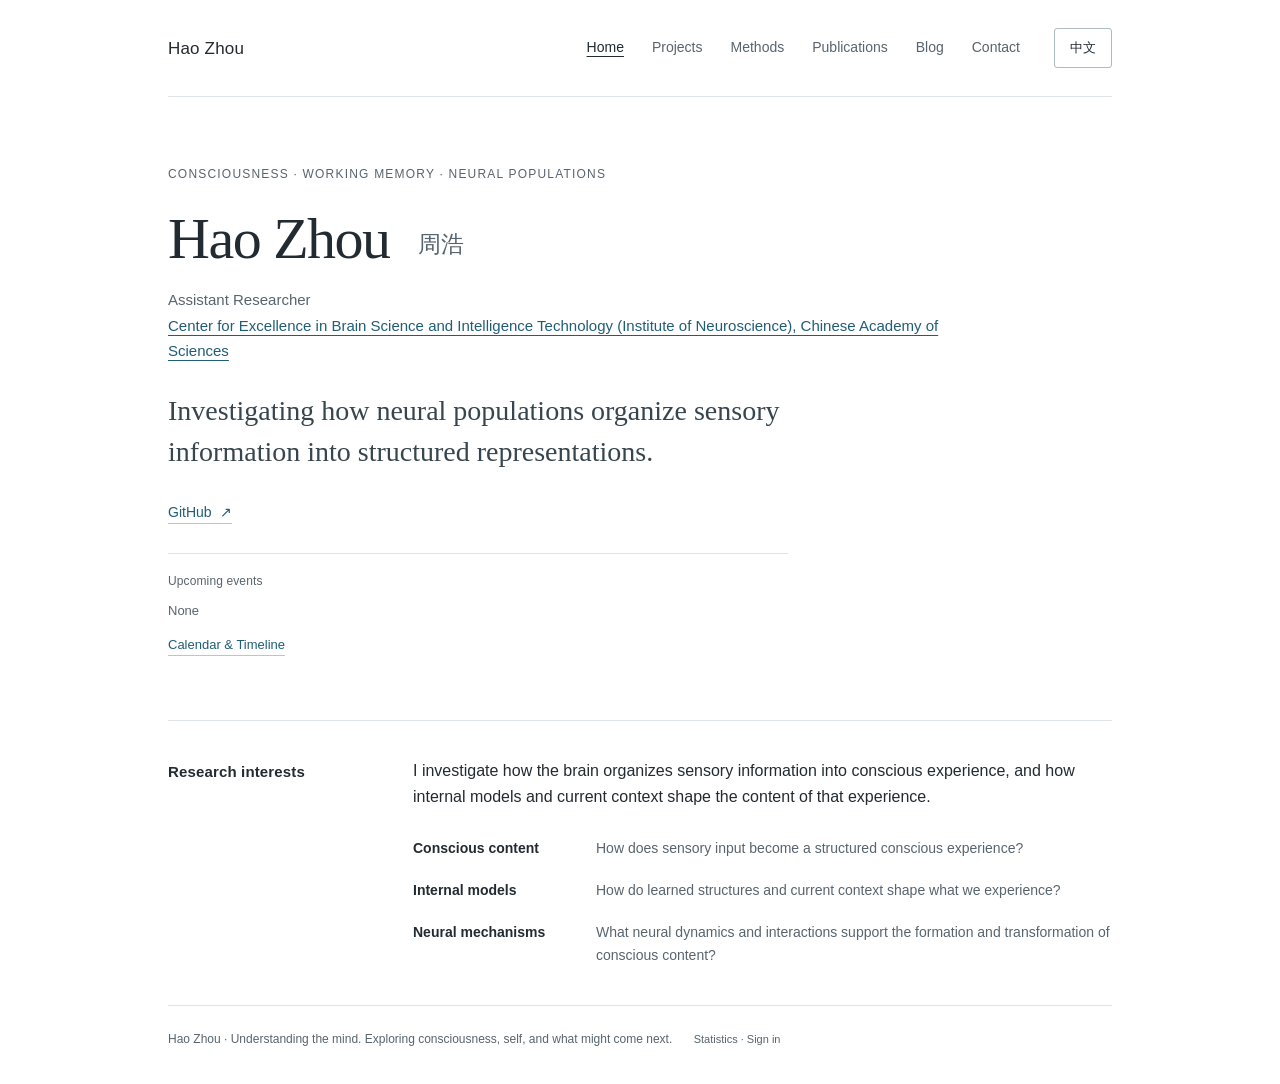
==== index.html @ 16544c30 "Add English translation of machine self-knowledge essay" ====
<!doctype html>
<html lang="en">
<head>
<meta charset="utf-8"><meta name="viewport" content="width=device-width, initial-scale=1">
<title>Hao Zhou | Consciousness &amp; Working Memory</title>
<meta name="description" content="Investigating how neural populations organize sensory information into structured representations.">
<meta name="color-scheme" content="light">
<link rel="stylesheet" href="styles.css?v=20261017-topics">
<script id="site-content" type="application/json">{"draft":false,"github":"https://github.com/mstrhao","en":{"pageTitle":"Hao Zhou | Consciousness & Working Memory","name":"Hao Zhou","otherName":"周浩","skip":"Skip to content","navResearch":"Research","navPublications":"Publications","navContact":"Contact","eyebrow":"Consciousness · Working memory · Neural populations","intro":"Investigating how neural populations organize sensory information into structured representations.","researchTitle":"Research interests","researchIntro":"I investigate how the brain organizes sensory information into conscious experience, and how internal models and current context shape the content of that experience.","area1":"Conscious content","question1":"How does sensory input become a structured conscious experience?","area2":"Internal models","question2":"How do learned structures and current context shape what we experience?","area3":"Neural mechanisms","question3":"What neural dynamics and interactions support the formation and transformation of conscious content?","publicationsTitle":"Selected publications","preprint":"Preprint · Not peer reviewed","paperLink":"Read preprint","contactTitle":"Contact & links","githubLabel":"GitHub profile","footer":"Hao Zhou · Understanding the mind. Exploring consciousness, self, and what might come next.","switchLabel":"切换为中文","switchText":"中文","articleLink":"Read article","notesTitle":"Notes & tools","position":"Assistant Researcher","affiliation":"Center for Excellence in Brain Science and Intelligence Technology (Institute of Neuroscience), Chinese Academy of Sciences","emailLabel":"Email","protocol":"Study protocol","allAuthors":"Show all 27 authors","navProjects":"Projects","navMethods":"Methods","projectsTitle":"Projects","projectsIntro":"Four questions organize my research directions in consciousness, perception, and working memory.","project1Title":"Formation and organization of content","project1Text":"How does sensory input combine with internal order, relations, and task structure to form organized content representations?","project2Title":"Neural dynamics and changes in consciousness","project2Text":"How do the temporal dynamics of neural activity relate to changes in perception, working memory, and conscious state? This direction aims to connect behavioral measurements with neural recordings to examine these relationships.","project3Title":"Content representations across scales","project3Text":"How does neural activity at different scales support the formation and organization of content? This direction aims to connect questions at population, cellular, and dendritic scales and explore relationships between levels of representation.","project4Title":"Causal tests and content-related behavior","project4Text":"Can changing content-related neural activity alter corresponding behavior? This direction aims to combine recording and intervention to test causal mechanisms of content organization.","methodsTitle":"Methods","methods1Title":"Psychophysics and behavior","methods1Text":"Perceptual judgments and sequence working-memory tasks connect stimulus manipulations with how information is accessed, organized, and maintained.","methods2Title":"Imaging and neural recording","methods2Text":"My research draws on human high-field MRI, MEG, and EEG; macaque electrophysiology and two-photon imaging; and human stereoelectroencephalography (sEEG) and single-unit recording.","methods3Title":"Planned collaborative extensions","methods3Text":"Collaborative directions plan to explore voltage imaging and macaque optogenetics to extend neural measurements and causal tests.","methods4Title":"Developing computational approaches","methods4Text":"Computational modeling is an area I am interested in developing further, using experimentally grounded questions to connect behavioral and neural data with explicit, testable predictions.","foundationTitle":"Foundations in published work","foundationText":"Past collaborative studies used brightness and visual-illusion paradigms, time-resolved neural measurements, and spatially and depth-resolved imaging, providing methodological foundations for current research. The published COGITATE study protocol, to which I contributed, proposed preregistered tests of competing theories and multimodal measurements.","navBlog":"Blog","blogTitle":"Blog","blogEmpty":"Articles will appear here as they are published.","navHome":"Home","officeLabel":"Office address","officeAddress":"Institute of Neuroscience (神经所系统楼), 320 Yueyang Road, Shanghai, China","analyticsLink":"Statistics · Sign in","pdfLink":"Download PDF","navEvents":"Calendar","eventsTitle":"Calendar & Timeline","eventsIntro":"Public events, discoveries, history, and milestones.","eventsEmpty":"No public entries yet.","eventsNoMatch":"No entries match these filters.","eventsList":"Timeline","eventsCalendar":"Month","eventsCategory":"Category","eventsAll":"All categories","eventsPublic":"Public events","eventsScience":"Science history","eventsSocial":"Social history","eventsMilestone":"Personal milestones","eventsSearch":"Search entries","eventsYear":"Year","eventsYearHint":"All years","eventsMonth":"Month","eventsReset":"Reset","eventsTimezone":"Times are shown in Asia/Shanghai (UTC+08:00).","eventsPrecision":"Entries dated only to a year or month appear in the timeline. Historical dates retain their original year.","eventsSource":"Source","eventsUntimed":"Date only","eventsPrevious":"Previous month","eventsNext":"Next month","backToBlog":"All posts","readPost":"Read article","recentEvents":"Upcoming events","recentNone":"None","blogSearch":"Search posts","blogSearchHint":"Search titles and article text","blogSearchEmpty":"No matching posts.","blogSearchClear":"Clear","topicsTitle":"Topics","topicPreparation":"Articles in preparation","topicReadingOrder":"Reading order","backToTopic":"Back to topic","nextInTopic":"Next article","blogTitle0":"Consciousness as a Whirlpool: What Kind of Process Is Experience?","blogSummary0":"A whirlpool is organized motion: it can be real without being an extra entity beyond the water. What can this analogy offer our understanding of consciousness, and what does it leave unanswered?","blog0Paragraph0":"A whirlpool is not an extra substance added to water. Water continually flows in and out, yet the whirlpool can persist as long as the organization of the flow is maintained. The same water, flowing differently, may no longer form a whirlpool. It is neither reducible to a particular drop nor something that exists independently of water. It is an organized motion that the water is undergoing.","blog0Paragraph1":"Applied to consciousness, this analogy suggests a hypothesis: experience is not something stored inside a neuron, nor an extra layer of existence added to neural activity. When neural activity is organized in a particular way and actually unfolds, that process itself is experience.","blog0Paragraph2":"But an analogy is not an explanation. We can describe precisely what kind of flow constitutes a whirlpool, yet we cannot describe with comparable precision what organization of neural activity constitutes the experience of red or of pain. Being organized is not enough: whirlpools, flames, and working machines are all organized, but that does not mean they are all conscious.","blog0Paragraph3":"A whirlpool points to a possible way of existing: a phenomenon can be real without being an additional entity. Could consciousness be like this? If so, exactly what kind of physical process constitutes conscious experience?","blog0References":"References","blogTitle1":"AI in Mathematics: From Solving Problems to Understanding Proofs","blogSummary1":"Arguments addressing frontier problems are being unpacked, simplified, and understood by mathematicians. This sharpens the purpose of mathematical training: understanding arguments, checking crucial steps, and judging what has actually been resolved.","blog1Paragraph0":"On October 19, 2026, Terence Tao published an exposition of the proof that Landau–Siegel zeros do not exist, discussing an earlier AI proof and mathematicians’ subsequent simplifications. This concerns a previously unresolved research problem, not a test question whose answer humans already knew. What was new on October 19 was an expert’s exposition and understanding, not the initial announcement of a breakthrough.","blog1Paragraph1":"The most interesting question is how contributions are attributed. Ben Green’s simplified version explicitly states that its mathematical arguments came from ChatGPT, prompted by him, while he wrote the text himself. Later versions bearing mathematicians’ names therefore cannot all be counted as re-proofs independent of AI.","blog1Paragraph2":"This goes beyond AI solving research-level exercises: arguments addressing frontier problems are being unpacked, simplified, and understood by professional mathematicians. Banks provided a detailed account on October 11, and Kerr published a simplification on October 15. Important limits remain: these are public preprints and expert discussions. I have not independently verified the entire proof or established the full human and computational costs. Nor does this amount to proving the Riemann hypothesis.","blog1Paragraph3":"My view is that, when thinking about how to train researchers, we can no longer reassure ourselves that AI merely repeats derivations. What needs more emphasis is the ability to understand and scrutinize AI’s crucial arguments, judge exactly what they resolve, and identify which premises remain unestablished. What we are seeing is a change in the division of research work, not the disappearance of the value of mathematical training.","blog1References":"Sources and related accounts","blog1Reference0Note":"An exposition of the proof, rather than the initial announcement of the breakthrough.","blog1Reference1Note":"The provenance statement distinguishes ChatGPT’s mathematical arguments from the author’s human-written text.","blog1Reference2Note":"A detailed account of the original proof, available as a public preprint.","blog1Reference3Note":"A simplification of the original proof, available as a public preprint.","blogTitle2":"How Do We “See” Our Own Thoughts?","blogSummary2":"Sometimes we suddenly recognize a connection between two things, realize that a judgment is wrong, or have a thought we cannot yet put into words.","blog2Paragraph0":"Sometimes we suddenly recognize a connection between two things, realize that a judgment is wrong, or have a thought we cannot yet put into words. None of these requires a mental picture. “Seeing” our thoughts may point to a more fundamental question: how does activity within a system become meaningful content that the subject experiences?","blog2Paragraph1":"I want to approach this through internal models. By a model, I mean a capacity to organize objects, events, and relations. Thinking “this happened before that,” for example, involves placing two events in a directed relation. The same information can have different meanings when organized by different internal models. My proposal is that the organization formed by the currently recruited model helps constitute the content we experience. Explaining this proposal requires specifying which information is linked, which roles its elements occupy, and how those relations are formed in neural activity.","blog2Paragraph2":"Once content has formed, does another inner “me” need to read it for experience to occur? That account invites a further question: how does the reader experience anything? I would first examine how far the organization and unfolding of content can take the explanation. A substantive question remains: what distinguishes a system using a relation in a computation from a subject experiencing that relation? Calling an internal state “experienceable” does not answer it.","blog2Paragraph3":"We can make the questions more concrete. How does changing a model’s relational structure change experienced content? Which changes in its operation would leave relevant information available without that information being experienced? Answering requires comparing judgments about content, behavior, and neural activity, while distinguishing changes in content from changes in how an answer is produced. Perhaps “seeing a thought” is less about finding a pair of eyes inside the brain than understanding the organization and activity that constitute a particular thought and its experience.","blog2References":"References","blog2Reference0Note":"Neural population activity and recurrent-network modeling explain how context changes information selection and integration; the study concerns choice computations rather than a direct test of conscious experience.","blog2Reference1Note":"Comparing the brief maintenance of information reported as seen or unseen provides an experimental approach to distinguishing information availability from experienced content; visibility was assessed through participants’ reports.","blogTitle3":"Does Finding a Representation Explain Consciousness?","blogSummary3":"If we can decode what someone is thinking from their neural activity, have we found the mechanism that makes the thought conscious? I think there is still a gap.","blog3Paragraph0":"If we can decode what someone is thinking from their neural activity, have we found the mechanism that makes the thought conscious? I think there is still a gap. Identifying which activity corresponds to which content differs from explaining how that content forms, persists, and changes. Treating a pattern at one moment as the answer may leave out the process through which the content arises.","blog3Paragraph1":"A thought can remain relatively stable for several seconds without the neural activity supporting it standing still. In a working-memory study, Murray and colleagues found that stable population coding could coexist with substantial neural dynamics. This raises a question for me: which part of the process does a stable representation capture? What does it preserve, and which changes fall outside that description?","blog3Paragraph2":"Imagine two processes from which we ultimately decode the same content, despite different paths to its formation. Matching decoding results do not establish identical states of the whole system, or identical experiences. Could the recruitment of an internal model and the unfolding formation of relations also be constitutive of experience? Examining only the pattern that remains may not settle the question.","blog3Paragraph3":"Replacing “representation” with “dynamics” does not itself provide an explanation. We need to specify which changes to a process prevent content from forming, disrupt its maintenance, or transform it into something else. Memory can participate in these processes, but retaining information does not by itself explain a subject’s present experience and thought. I would rather investigate consciousness through the unfolding formation of content than look only for its counterpart at a particular instant.","blog3References":"References","blog3Reference0Note":"Stable population coding can coexist with changing neural activity; this study investigates working-memory coding rather than directly testing conscious experience.","blog3Reference1Note":"Dynamic coding offers an account of how context organizes subsequent processing, illustrating an approach that examines a process rather than a single moment.","blogTitle4":"Does Reporting “Unseen” Imply Unconscious Working Memory?","blogSummary4":"A reliable result does not imply a unique explanation. The inference from an “unseen” report to unconscious content during a delay still needs testing.","blog4Paragraph0":"I remain skeptical of the interpretation of “unconscious working memory.” Studies by Trübutschek, Dehaene, and colleagues found that the locations of stimuli reported as unseen could still be reported above chance several seconds later; even two locations and their temporal order left usable information (2017; 2019). A recent multisite replication again shows that this behavioral phenomenon deserves serious attention. But a reliable result does not imply a unique explanation. King and Dehaene (2014) showed that subjective visibility and objective discrimination can draw on the same internal evidence yet produce different answers through different categorization and decision boundaries. My further interpretation is that the two tasks depend on different but coupled internal models: they do not merely read out content, but help organize what is selected, maintained, and used. One report of “unseen” therefore cannot, without further testing, directly establish that the content maintained for another task is unconscious. The 2017 study did use MEG to test the explanation of consciously maintaining a guess, but whether those neural indicators cover different forms of conscious representation remains a crucial premise. Notably, the same team’s 2019 mental-rotation study found representational reactivation and consciousness-related signals during manipulation, leading the authors to emphasize the limits of unconscious processing. What needs explaining is not simply how someone could perform correctly without seeing, but what content subsequently formed and was maintained, and on what grounds that process is judged unconscious. Until these explanations are clarified, moving directly from delayed-judgment ability to “unconscious working memory” still makes an inferential leap.","blog4References":"References","blogTitle5":"Does Changing Visual Experience Reveal What Constitutes It?","blogSummary5":"IT optogenetic stimulation offers causal clues about visual changes, but a factor that changes experience need not be the mechanism that constitutes it.","blog5Paragraph0":"The 2024 Perceptography study proposed an interesting reverse search: train monkeys to judge whether optogenetic stimulation of inferior temporal cortex (IT) occurred, then seek image changes that prompt a “stimulation present” response even without stimulation. This is somewhat like looking for a needle in a haystack, but behavioral feedback gives the search direction and constrains the visual changes induced by stimulation. Yet finding images that are behaviorally confusable does not amount to fully reconstructing the monkey’s experience: different perceptual cues or judgment strategies can produce the same choice. I am more concerned with another possibility: stimulating IT may simply change the sensory evidence supplied by a relatively high-level visual area, while remaining a precursor to conscious processing. Even if the eventual experience changes, that does not establish that the stimulated activity itself constitutes experience. IT may, of course, participate in the recurrent organization that constitutes experience, but these possibilities need to be distinguished rather than inferred directly from an area’s hierarchical level. A more valuable next test is whether changing specific feedback or coupling relations, while content components remain present, produces predicted changes in their assignment, relations, or continuity. We need to move gradually from “stimulation affected experience” to “which organizational relations contribute to constituting experience.” The bridge between causal influence and experiential constitution cannot be skipped.","blog5References":"Original study","blogTitle6":"What Units Does the Brain Use to Organize Information?","blogSummary6":"Understanding the brain means not only identifying the algorithms it executes, but also asking: what units does it operate on? The basic physical units need not be the basic cognitive units.","blog6References":"References","blog6Paragraph0":"Understanding the brain means not only identifying the algorithms it executes, but also asking: what units does it operate on? The basic physical units need not be the basic cognitive units.","blog6Paragraph1":"Lin Chen’s “global-first” view reminds us that an object need not be assembled feature by feature from local properties such as color and shape. Instead, the object’s overall organization may first determine what those properties belong to. Through chunking, Chen emphasizes that the units of cognitive processing can be organized wholes rather than isolated items. A recent commentary further points out that such organization can improve retention of the whole, but may also come at the cost of precision for individual items.","blog6Paragraph2":"Liping Wang’s team’s research on sequence working memory brings the relationship between content and structure into measurable neural representations: ABC and CBA contain the same items, but the items play different roles in the sequence. How this content is maintained in ordinal-position-related subspaces, placed into the appropriate positions according to rules, and rearranged can all become concrete experimental questions. These findings do not directly establish “global-first” processing, but they offer an opportunity to test how wholes and components constrain one another.","blog6Paragraph3":"Following this line, I want to ask a further question: does learning not only change answers, but also gradually form reusable cognitive units, relational roles, and rules of operation? This remains an idea to be tested. Yet it moves the question beyond a general discussion of whether the brain is like a computer, toward how the brain forms content and structures that it can operate on.","blog6Reference0Note":"Lin Chen’s 2025 preprint.","blog6Reference1Note":"A commentary on chunking, not a new experiment by the commentary authors.","blog6Reference2Note":"Representational geometry of sequence working memory.","blog6Reference3Note":"Flexible control of sequence working memory.","blog6Reference4Note":"Mental operations on sequences.","blogTitle7":"From Neural Activity to Conscious Experience: How Can We Build the Bridge?","blogSummary7":"If experience is an organized physical process, consciousness research needs to explain why that organization corresponds to particular contents, relations, and temporal structures.","blog7Paragraph0":"If experience is an organized physical process, consciousness research needs to explain why that organization corresponds to particular contents, relations, and temporal structures.","blog7Paragraph1":"For example, seeing “a red circle and a blue square” and seeing “a blue circle and a red square” involve the same colors and shapes, yet the experiences differ because the assignment of colors has changed. Merely finding that the brain encodes red, blue, circles, and squares does not explain how these components form the objects before us. Suppose that interactions between certain neural populations determine this assignment. A model should then predict in advance: while color and shape information remains intact, changing which relation would make the red originally belonging to the circle be experienced as belonging to the square? Would restoring that relation restore the original assignment?","blog7Paragraph2":"The same model of organization should also explain which properties of experience remain unchanged and which change when the input, task rules, or source of content changes. This is a route that remains to be tested. It may not eliminate the entire explanatory gap at once, but it can make a theory take on specific explanatory responsibilities: which organizational relations correspond to which experiential structures, and how experience should change when organization changes in a particular way. Moving from “activity correlates with experience” toward such causal correspondences is how we can build the bridge, section by section.","blogTitle8":"From Local Interactions to Global Order","blogSummary8":"How do local information and actions give rise to global order? How do different roles coordinate, and why do they sometimes constrain one another or even cause the whole system to spiral out of control?","blog8Paragraph0":"In studying cognition and consciousness, I have become increasingly interested in a question: a system’s capabilities depend not only on what it is made of, but also on how its components interact. As we shift our attention from nervous systems to artificial intelligence, then to families, organizations, societies and nations, and to global issues, similar questions arise: how do local information and actions give rise to global order? How do different roles coordinate, and why do they sometimes constrain one another or even cause the whole system to spiral out of control?","blog8Paragraph1":"This topic aims to explore connections between these principles of organization across different scales. How a family adjusts its division of responsibilities, or how an organization develops a shared direction, conveys information, and corrects errors: these everyday questions may also help us rethink learning, collaboration, and adaptation. The aim is not to explain everything with a single theory, but to start with concrete questions and compare which relations and mechanisms can illuminate one another, and which differences must not be erased by analogy. We are interested not only in what capabilities the whole possesses, but in how those capabilities arise through interaction, and how they are maintained and changed.","blogTitle9":"Why Do Our Feelings Change Before the Situation Does?","blogSummary9":"The same difficult situation can feel suffocating when we think about it alone, yet after talking with someone we trust, it may seem possible to face it again. The situation is still there, the deadline has not moved, and the difficulty has not disappeared on its own. Why have our feelings changed first?","blog9Paragraph0":"The same difficult situation can feel suffocating when we think about it alone, yet after talking with someone we trust, it may seem possible to face it again. The situation is still there, the deadline has not moved, and the difficulty has not disappeared on its own. Why have our feelings changed first?","blog9Paragraph1":"Perhaps what we experience is never just the situation itself, but also its relationship to us: what it means to me, whether I can cope, whether I have to bear it alone, and whether other possibilities remain. Saying “I’ll think it through with you” does not solve the problem, but it may change something important: this is no longer mine alone to face.","blog9Paragraph2":"So “the situation hasn’t changed” does not mean that nothing has changed. Someone’s willingness to listen and help is itself a change in our circumstances. A problem that felt like a wall may begin to offer somewhere to start.","blog9Paragraph3":"Some experiments make this change concrete. When facing the threat of electric shock, holding a partner’s hand can reduce some threat-related brain responses; when viewing negative images, reinterpreting the situations they depict can also reduce subjective negative feelings. The threat or image remains, but its relationship to the person, and the way it is understood, has changed. Coan et al., 2006; Ochsner et al., 2002","blog9Paragraph4":"This invites a further question: might emotion be more than a layer of feeling added after cognition, participating instead in how the world before us is organized? When we are tense, our attention keeps returning to what might go wrong; when we feel supported, options we could not previously see may come back into view. How we understand our circumstances affects emotion; emotion in turn changes which information becomes important and which actions seem possible. Bodily fatigue, tension, and relaxation also participate in this process.","blog9Paragraph5":"This reminds me of the “motivational engine and content network” discussed earlier. Emotion may change both the motivation for action and the content toward which that motivation is directed: not just whether we have the energy to continue, but why we continue and where we go next.","blog9Paragraph6":"What is truly worth studying is how this transformation happens: how does a new interpretation or an interpersonal connection change attention, bodily states, and choices of action, and how does this give the same situation a different meaning? The problem has not yet been solved, but our relationship to it has already begun to change.","blog9Paragraph3Prose":"Some experiments make this change concrete. When facing the threat of electric shock, holding a partner’s hand can reduce some threat-related brain responses; when viewing negative images, reinterpreting the situations they depict can also reduce subjective negative feelings. The threat or image remains, but its relationship to the person, and the way it is understood, has changed. ","blog9Coan":"Coan et al., 2006","blog9Ochsner":"Ochsner et al., 2002","blog9ReferenceSeparator":"; ","blog9FigureCaption":"The problem remains; the supportive relationship and the visible next step have changed","blog9FigureNote":"Conceptual illustration, not an empirical diagram of neural mechanisms","blogTitle10":"The Subjective World Is More Than a Sensory Picture","blogSummary10":"When we talk about consciousness, it is easy to think of the scene before our eyes: a face, a patch of red, a moving object. But far more than these appears in our subjective world.","blog10Paragraph0":"When we talk about consciousness, it is easy to think of the scene before our eyes: a face, a patch of red, a moving object. But far more than these appears in our subjective world.","blog10Paragraph1":"The same face is different when we see it before us and when we recall it in our mind, and different when it is familiar and when it is unfamiliar. Whether he is looking at me or at someone else also changes the experience. We experience not only facial features and contours, but also where this face comes from, whom it is connected to, and what it means to us. These relations do not have to be put into a sentence before they can become part of experience.","blog10Paragraph2":"The subjective world also contains bodily discomfort and comfort, emotional ups and downs, memories and imagination, thoughts not yet spoken, and actions we want to take but hesitate over. “I remember something he said to me yesterday, feel hurt, want to explain, but then stop.” Such an experience is difficult to reduce to a sensory picture. Time, source, subject, emotion, and intention together organize its content.","blog10Paragraph3":"This also changes the questions we ask when studying consciousness. Besides asking how the brain represents faces, colors, and locations, we can ask: how does the same content become something currently seen rather than remembered, the first item rather than the second, or something related to me rather than to someone else? After finding the neural representation of content, we still need to understand how these relations help shape experience.","blog10Paragraph4":"The internal model of consciousness we hope to find is therefore not merely a set of models depicting the external world. It must also explain how the external world, the body, memory, and action are organized into a subjective world that is being experienced. This includes both “what is there” and “how these things are related, and what their relationship is to me.”","blogTitle11":"Higher Cognition: Making Complex Relations Manageable","blogSummary11":"One core capacity of higher cognition may be organizing complex dependencies across time and situations into structures that can be used with limited resources.","blog11FigureCaption":"Conceptual illustration: short stick → long stick → food. The value of the current action comes from its connection to later steps; this comic does not depict a specific experimental result.","blog11Paragraph0":"We often describe intelligence in terms of “remembering more, remembering longer, and seeing further.” But how do these abilities connect?","blog11Paragraph1":"I would like to propose a hypothesis: one core capacity of higher cognition is to organize complex dependencies across time and situations into structures that can be understood, reasoned through, and used with limited resources.","blog11Paragraph2":"Imagine a monkey that must first use a short stick to reach a long stick, and then use the long stick to obtain food. The short stick in front of it has value because it is connected to a next step that has not yet been completed. Solving the problem requires linking the current action, intermediate conditions, and final goal.","blog11Paragraph3":"Memory makes such connections possible. Remembering a little longer allows past information to inform present judgments; remembering a little more brings more objects into comparison. Our perspective, in turn, determines which relationships enter consideration. Here, perspective means not only how far we can physically see, but also how far we can mentally reach: conditions that are not before our eyes, possibilities that have not yet occurred, and the consequences of different choices.","blog11Paragraph4":"Yet the more we take into account, the greater the processing burden may become. Objects also constrain one another: completing one thing may require another to happen first, and one choice may close off other paths. Complexity arises not only from quantity, but also from how these dependencies are organized.","blog11Paragraph5":"This is where abstraction, chunking, and breaking problems down acquire a shared significance. Organizing a sequence of actions into a subgoal, bringing multiple details together under a rule, or temporarily setting aside differences that are irrelevant to the present task can all spare a system from processing every piece of information from scratch each time.","blog11Paragraph6":"The key to this kind of “compression” is what gets preserved. For the goal of obtaining food, how the tools work in sequence matters, whereas some details of their surfaces may not. A good representation makes critical dependencies easier to use; an inappropriate simplification may discard precisely the conditions that determine success or failure.","blog11Paragraph7":"Improved cognition may therefore involve two complementary directions: taking relationships across longer periods and broader situations into account, while finding more effective ways to organize them so that they remain manageable within limited memory and computational resources.","blog11Paragraph8":"Following this hypothesis, we can ask a further question: when facing a new problem, can a system identify the crucial relationships, organize them, and reorganize them when conditions change?","blog11Paragraph9":"This may offer one clue to understanding higher cognition: being able both to accommodate complexity and to find structures for dealing with it.","blog12Language":"English translation","blogTitle12":"How Do Machines Know Themselves?","blogSummary12":"Whether a system can access and use its own internal states, and whether that access is accompanied by experience, are two different questions.","blog12Paragraph0":"When an artificial intelligence says “I am thinking,” is it describing its actual state, or simply generating an appropriate response? This question can easily lead us to two extremes: we may be persuaded by fluent self-descriptions, or we may assume that nothing lies behind those words simply because the speaker is a machine. Perhaps we can begin by separating two questions: whether a system can access and use its own internal states, and whether that access is accompanied by experience.","blog12Paragraph1":"Recent research has begun to make the first question more concrete. Researchers have tried directly altering the internal activity of language models and then observing whether the models can detect those changes. Other work has found that certain internal representations can be both reported and modulated, and can contribute to reasoning across different tasks. These experiments go beyond simply asking a machine, “Are you conscious?” We are beginning to intervene in systems and trace the relationship between their self-reports and internal processes. What can be established so far, however, is information access and functional roles under specific conditions, not that machines already have subjective experience.","blog12Paragraph2":"What interests me is whether a system that interacts continuously with its environment will gradually form internal models of the world and of itself. It needs to distinguish changes caused by the outside world from those caused by its own actions, and may also need to estimate what it knows and does not know. Such structures might help a system exhibit more stable self-monitoring and autonomous behavior. But even if all these functions are present, we still do not know whether there is something it feels like to be that system. Findings from the human brain can offer clues for research on machines, but they cannot automatically establish that similar computations in a different substrate will produce the same experience.","blog12Paragraph3":"This is also one of the hardest issues in current debates about machine consciousness and model welfare. Some worry that including “I may have feelings” in training will make models’ self-reports more compelling, while making it harder to judge what those reports actually show. Others argue that, under uncertainty, we should seriously investigate whether models might have interests that deserve consideration. Both concerns are worth examining. Rather than rushing to label machines “conscious” or “unconscious,” I want to know: what kinds of internal structures, interactions, and intervention results would genuinely change our judgment about this question?","blog12References":"References","blog12Reference0Label":"Introspection in language models","blog12Reference0Note":": Tests whether models can detect changes to their internal states, while also showing the limits of self-description.","blog12Reference1Label":"A global workspace in language models","blog12Reference1Note":": Studies internal representations that can be reported, modulated, and used in reasoning; this does not establish subjective experience.","blog12Reference2Label":"Suleyman: A warning about model welfare","blog12Reference2Note":": Two different sets of concerns and positions.","blog12Reference2RelatedLabel":"Anthropic: Exploring model welfare"},"zh":{"pageTitle":"周浩 | 意识与工作记忆","name":"周浩","otherName":"Hao Zhou","skip":"跳至正文","navResearch":"研究","navPublications":"论文","navContact":"联系","eyebrow":"意识 · 工作记忆 · 神经群体","intro":"探索神经群体如何将感觉信息组织为具有结构的表征。","researchTitle":"研究兴趣","researchIntro":"我研究大脑如何将感觉信息组织为意识体验，以及内部模型与当前情境如何塑造体验的内容。","area1":"意识内容","question1":"感觉输入如何形成有组织的意识体验？","area2":"内部模型","question2":"习得的内部结构与当前情境如何塑造我们体验到的内容？","area3":"神经机制","question3":"哪些神经动态与相互作用支持意识内容的形成和转换？","publicationsTitle":"代表论文","preprint":"预印本 · 未经同行评审","paperLink":"阅读预印本","contactTitle":"联系与链接","githubLabel":"GitHub 主页","footer":"周浩 · 理解心智，探索意识、自我，以及此后的可能。","switchLabel":"Switch to English","switchText":"EN","articleLink":"阅读论文","notesTitle":"随笔与工具","position":"助理研究员","affiliation":"中国科学院脑科学与智能技术卓越创新中心（神经科学研究所）","emailLabel":"电子邮箱","protocol":"研究方案","allAuthors":"查看全部 27 位作者","navProjects":"方向","navMethods":"方法","projectsTitle":"研究方向","projectsIntro":"围绕意识、知觉与工作记忆，以下四个问题组织了我的研究方向。","project1Title":"内容的形成与组织","project1Text":"感觉输入如何与内部序位、关系和任务结构结合，形成有组织的内容表征？","project2Title":"神经动态与意识变化","project2Text":"神经活动的时间动态如何与知觉、工作记忆及意识状态的变化相关？研究旨在结合行为测量与神经记录，考察这些变化之间的联系。","project3Title":"跨尺度的内容表征","project3Text":"不同尺度的神经活动如何支持内容形成与组织？这一方向旨在连接神经群体、细胞与树突尺度的研究问题，探索不同层级的表征关系。","project4Title":"因果检验与内容相关行为","project4Text":"改变内容相关神经活动能否改变对应行为？这一方向旨在结合记录与干预，检验内容组织的因果机制。","methodsTitle":"研究方法","methods1Title":"心理物理与行为任务","methods1Text":"通过知觉判断与序列工作记忆任务，将刺激操控与信息的通达、组织和保持联系起来。","methods2Title":"脑成像与神经记录","methods2Text":"研究方法包括人类高场磁共振、脑磁图（MEG）与脑电（EEG），猕猴电生理与双光子成像，以及人类立体定向脑电（sEEG）和单细胞记录。","methods3Title":"计划中的合作技术拓展","methods3Text":"合作方向计划探索电压成像与猕猴光遗传技术，拓展神经活动测量与因果检验。","methods4Title":"逐步发展计算方法","methods4Text":"计算建模是我感兴趣、希望进一步发展的方向：从实验驱动的问题出发，将行为和神经数据与明确、可检验的预测连接起来。","foundationTitle":"既往发表研究的方法基础","foundationText":"既往合作研究采用了亮度与视觉错觉范式、时间分辨的神经测量、空间与深度分辨成像，为当前研究提供方法基础。参与的 COGITATE 已发表研究方案提出了预注册的竞争理论检验与跨模态测量计划。","navBlog":"随笔","blogTitle":"思考与随笔","blogEmpty":"这里将陆续发布研究思考与方法笔记。","navHome":"首页","officeLabel":"办公地址","officeAddress":"上海市岳阳路320号神经所系统楼","analyticsLink":"访问统计 · 登录","pdfLink":"下载 PDF","navEvents":"日历","eventsTitle":"日历与时间线","eventsIntro":"公开日程、科学发现、历史事件与个人里程碑。","eventsEmpty":"暂无公开条目。","eventsNoMatch":"没有符合筛选条件的条目。","eventsList":"时间线","eventsCalendar":"月历","eventsCategory":"类别","eventsAll":"所有类别","eventsPublic":"公开日程","eventsScience":"科学史","eventsSocial":"社会历史","eventsMilestone":"个人里程碑","eventsSearch":"搜索条目","eventsYear":"年份","eventsYearHint":"所有年份","eventsMonth":"月份","eventsReset":"重置","eventsTimezone":"具体时间以北京时间 Asia/Shanghai（UTC+08:00）显示。","eventsPrecision":"仅标注年份或月份的条目显示在时间线中；历史事件保留原始年份。","eventsSource":"来源","eventsUntimed":"仅日期","eventsPrevious":"上个月","eventsNext":"下个月","backToBlog":"全部随笔","readPost":"阅读全文","recentEvents":"近期事件","recentNone":"无","blogSearch":"搜索随笔","blogSearchHint":"搜索标题与正文","blogSearchEmpty":"没有匹配的文章。","blogSearchClear":"清空","topicsTitle":"专题","topicPreparation":"筹备中","topicReadingOrder":"阅读顺序","backToTopic":"返回专题","nextInTopic":"下一篇","blogTitle0":"意识如漩涡：体验是一种怎样的过程？","blogSummary0":"漩涡是一种有组织的运动，不必是水之外的额外实体，也能是真实的现象。这个类比能为理解意识提供什么，又留下了什么问题？","blog0Paragraph0":"漩涡不是水之外额外添加的一种物质。水不断流入、流出，只要流动的组织方式得以维持，漩涡就可以持续存在；同样一批水，换一种流动方式，漩涡也可能消失。它既不能归结为某一滴水，也不脱离水而独立存在，而是水正在进行的一种有组织的运动。","blog0Paragraph1":"把这个类比用于意识，可以提出一种假说：体验不是装在某个神经元里的东西，也不是神经活动之外额外添加的一层存在。当某种神经活动以特定方式组织起来并实际运行时，这个过程本身，就是体验。","blog0Paragraph2":"但类比并不等于解释。我们能够明确描述什么样的流动构成漩涡，却还不能同样明确地说明，什么样的神经活动组织构成红色体验或疼痛体验。仅仅“有组织”还不够：漩涡、火焰和机器运转都有组织，这并不意味着它们都有意识。","blog0Paragraph3":"漩涡提示的是一种可能的存在方式：不必是一种额外的实体，也可以是真实的现象。意识是否也是如此？如果是，究竟哪一种物理过程构成意识体验？","blog0References":"参考文献","blogTitle1":"AI做数学：从解题到理解，研究分工正在改变","blogSummary1":"前沿问题的论证正在被专业数学家展开、简化和理解。这让数学训练的重点变得更清楚：理解论证、审查关键步骤，并判断它究竟解决了什么。","blog1Paragraph0":"2026年10月19日，陶哲轩发表了“Landau–Siegel零点不存在”的证明讲解，梳理此前的AI证明及数学家后续的简化。这涉及原本未解决的研究问题，而不是人类已知答案的测试题。10月19日新增的是专家的理解与梳理，并非当天才宣布突破。","blog1Paragraph1":"最有意思的是贡献如何分配。Ben Green的简化版本明确说明，数学论证来自他提示下的ChatGPT，文字则由他本人撰写。因此，不能把后续数学家署名的版本都算成“独立于AI的重新证明”。","blog1Paragraph2":"这比“AI能做研究级习题”更进一步：针对前沿问题的论证，正在被专业数学家展开、简化和理解。Banks于10月11日给出了详细论述，Kerr于10月15日发表了简化版本。但仍须留住边界：目前这些是公开预印本和专家论述，我没有独立验证整个证明，也未核实完整的人力、算力成本；更不能说它证明了黎曼猜想。","blog1Paragraph3":"我的判断是，在人才培养的问题上，确实不能再用“AI只做重复推导”来安慰自己。更需要训练的是：能否理解并审查AI给出的关键论证，判断它到底解决了什么，以及哪些前提仍未成立。这里看到的是研究分工正在变化，而不是数学训练已经失去价值。","blog1References":"原文与相关论述","blog1Reference0Note":"证明讲解与梳理；并非突破的首次宣布。","blog1Reference1Note":"贡献说明区分了ChatGPT生成的数学论证与作者本人撰写的文字。","blog1Reference2Note":"对原证明的详细论述，公开预印本。","blog1Reference3Note":"对原证明的简化，公开预印本。","blogTitle2":"我们如何“看见”自己内心的想法？","blogSummary2":"我们有时会突然觉得两个事情有关，意识到一个判断不对，或者冒出一个还没找到语言表达的念头。","blog2Paragraph0":"我们有时会突然觉得两个事情有关，意识到一个判断不对，或者冒出一个还没找到语言表达的念头。这些想法不一定带着图像。“看见”内心的想法，指向的也许是一个更基本的问题：系统内部的活动，怎样成为对主体而言有意义、能够被体验到的内容？","blog2Paragraph1":"我想结合内部模型来理解这个问题。这里的模型，是系统组织对象、事件和关系的能力。例如，想到“这件事发生在那件事之前”，需要把两个事件放进一个有方向的关系。同样的信息，被不同的内部模型组织起来，就可以具有不同含义。我的想法是，当前调用的模型所形成的组织，本身就参与构成我们体验到的内容。要解释这个主张，需要说明哪些信息被联系起来、分别处在什么角色，以及这种关系怎样在神经活动中形成。","blog2Paragraph2":"那么，内容形成以后，还需要另一个内在的“我”去读取它，才成为体验吗？这种说法容易让我们继续追问：那个读取者又怎样体验？我更愿意先考察，内容的组织与运行本身能解释到什么程度。这里仍有一个实质问题：系统能够利用某种关系完成计算，与主体体验到这个关系之间，究竟有什么区别？给内部状态贴上“可体验”的标签，并没有回答它。","blog2Paragraph3":"因此，我想问得更具体一些：改变模型中的关系结构，体验到的内容会怎样变化？哪些运行方式的改变，会使有关信息仍然保留，却不再被体验到？要回答这些问题，需要把内容判断、行为表现和神经活动放在一起比较，区分内容改变与回答方式改变。“看见想法”也许不是在脑内寻找一双眼睛，而是理解什么样的组织与运行，构成了这个具体的想法及其体验。","blog2References":"参考文献","blog2Reference0Note":"这项研究结合神经群体活动与循环网络，解释情境如何改变信息的选择和整合；它研究的是选择计算，而非直接检验意识体验。","blog2Reference1Note":"比较被报告为看见与未看见的刺激信息如何短暂保留，为区分“信息存在”与“内容被体验”提供实验入口，其中看见与否依据被试报告。","blogTitle3":"找到意识的表征，就解释了意识吗？","blogSummary3":"如果从一段神经活动中能够解码出一个人正在想什么，我们是不是就找到了这个想法成为意识的机制？我觉得这里还有一段距离。","blog3Paragraph0":"如果从一段神经活动中能够解码出一个人正在想什么，我们是不是就找到了这个想法成为意识的机制？我觉得这里还有一段距离。识别什么活动对应什么内容，与解释内容怎样产生、维持和转换，是不同的问题。把某个时刻的活动模式当成答案，可能会遗漏使这个内容发生的过程。","blog3Paragraph1":"一个想法可以在几秒内保持相对稳定，支撑它的神经活动却不必静止。Murray等人的研究表明，在工作记忆任务中，稳定的群体编码可以与明显变化的神经活动共存。这让我关心的是：我们找到的稳定表征，究竟描述了过程中的哪一部分？它保留了什么，又把哪些变化留在了分析之外？","blog3Paragraph2":"可以设想，两种过程最终都让我们解码出相同内容，但它们形成这一内容的路径不同。相同的解码结果，并不意味着系统的完整状态相同，也不能据此认定体验相同。我想问，内部模型如何被调用、关系如何逐步形成，是否也是构成体验的一部分？只观察最后留下的模式，可能不足以回答。","blog3Paragraph3":"当然，把解释从“表征”换成“动态”，也没有自动解决问题。我们需要说明，改变哪一段过程，会使内容无法形成、难以维持，或转变为另一种内容。记忆可以参与其中，但把信息保存下来，还不足以解释一个主体怎样在当下体验和思考。我更愿意沿着内容发生的过程去研究意识，而不只在某个时刻寻找它的对应物。","blog3References":"参考文献","blog3Reference0Note":"稳定的群体编码与变化的神经活动可以共存；这项工作研究工作记忆编码，并未直接检验意识体验。","blog3Reference1Note":"从动态编码理解情境如何组织后续加工，为研究过程而非单个时刻提供一个实例。","blogTitle4":"报告“未见”，就意味着无意识工作记忆吗？","blogSummary4":"结果可靠，不等于解释唯一。从报告“未见”到延迟期内容没有意识，中间的推断仍需检验。","blog4Paragraph0":"我始终对“无意识工作记忆”的解释持怀疑态度。Trübutschek、Dehaene 等人的研究发现，报告未见的刺激，其位置在数秒后仍可被高于机会水平地报告，甚至两个位置及其先后顺序也能留下可利用的信息（2017；2019）。近期多中心复现再次说明，这种行为现象值得认真对待。但结果可靠，不等于解释唯一。King 与 Dehaene（2014）指出，主观可见性与客观辨别可以基于同一内部证据，通过不同的分类和决策边界产生不同答案。我的进一步理解是，两项任务依赖不同但耦合的内部模型：它们不仅读出内容，也参与组织需要被选择、保持和使用的内容。因此，不能未经检验，就用一种报告的“未见”，直接判定另一种任务所保持的内容没有意识。2017 年研究确实用 MEG 检验了“有意识地保持猜测”的解释，但相关神经指标能否覆盖不同形式的有意识表征，仍是关键前提。值得注意的是，同一团队 2019 年的心理旋转研究发现，操作阶段出现表征再激活和意识相关信号，作者据此强调了无意识加工的边界。真正需要解释的，不只是“没看见却做对了”，而是此后究竟形成并保持了什么内容，以及凭什么判断这个过程没有意识。这些解释没有讲清楚，从延迟判断能力直接跳到“无意识工作记忆”，就仍然跨了一步。","blog4References":"参考文献","blogTitle5":"改变视觉体验，就找到了构成体验的机制吗？","blogSummary5":"IT 光刺激为视觉变化提供了因果线索，但改变体验的因素，不一定就是构成体验的机制。","blog5Paragraph0":"2024 年的 Perceptography 研究提出了一种有意思的反向搜索：训练猴子判断是否发生下颞叶皮层（IT）光刺激，再寻找哪些图像变化会让它在没有刺激时也作出“有刺激”的判断。这有点大海捞针，但行为反馈给搜索提供了方向，也为刺激诱发的视觉变化增加了约束。不过，找到行为上容易混淆的图像，并不等于完整还原了猴子的体验，不同知觉线索或判断策略也可能产生同一种选择。我更关心另一层问题：刺激 IT 可能只是改变了一个相对高级视觉脑区提供的感觉证据，仍然属于意识加工的前置过程。即使最终体验改变了，也不能据此认定，被刺激的活动本身就构成体验。IT 当然也可能参与构成体验的循环组织，但需要进一步区分，而不能由脑区层级直接推定。下一步更有价值的检验是：在内容成分仍然存在时，改变特定的反馈或耦合关系，是否会使内容的归属、关系或连续性按预测发生变化。把“刺激影响了体验”，逐步推进到“哪些组织关系参与构成体验”。因果影响与体验构成之间，不能省略这座桥梁。","blog5References":"原文","blogTitle6":"大脑以什么为单位组织信息？","blogSummary6":"理解大脑，不只是寻找它执行了什么算法，还要追问：它以什么为单位进行操作？物理上的基本单元，不一定就是认知上的基本单元。","blog6References":"参考文献","blog6Paragraph0":"理解大脑，不只是寻找它执行了什么算法，还要追问：它以什么为单位进行操作？物理上的基本单元，不一定就是认知上的基本单元。","blog6Paragraph1":"陈霖的“整体优先”观点提醒我们，一个对象未必是颜色、形状等局部特征逐项拼起来的；也可能是对象的整体组织，先规定了这些属性属于什么。陈霖以 chunking 强调，认知处理的单位可以是组织起来的整体，而非孤立项目；近期的评述则进一步指出，这种组织能改善整体保持，但也可能牺牲个别项目的精度。","blog6Paragraph2":"王立平团队的序列工作记忆研究，则把内容与结构的关系推进到可测量的神经表征：ABC 和 CBA 包含相同的项目，但项目在序列中的角色不同；这些内容如何在序位相关的子空间中保持、按规则进入相应位置，又如何被重新排列，都可以成为具体的实验问题。这些结果并不直接证明“整体优先”，却让我们有机会检验整体与成分如何相互约束。","blog6Paragraph3":"沿着这条线，我更想追问：学习是否不仅改变答案，也逐步形成可以复用的认知单位、关系角色和操作规则？这仍是一个有待检验的想法，但它把问题从笼统讨论大脑是否像计算机，推进到大脑怎样形成自己能够操作的内容与结构。","blog6Reference0Note":"陈霖2025预印本。","blog6Reference1Note":"关于 chunking 的评述，而非评述作者的新实验。","blog6Reference2Note":"序列工作记忆的表征几何。","blog6Reference3Note":"序列工作记忆的灵活控制。","blog6Reference4Note":"序列的心智操作。","blogTitle7":"从神经活动到意识体验，中间的桥梁怎么搭？","blogSummary7":"如果体验是一种有组织的物理过程，那么意识研究就需要解释，这种组织为什么对应特定的内容、关系和时间结构。","blog7Paragraph0":"如果体验是一种有组织的物理过程，那么意识研究就需要解释，这种组织为什么对应特定的内容、关系和时间结构。","blog7Paragraph1":"比如，看见“红色圆形和蓝色方形”，与看见“蓝色圆形和红色方形”，包含相同的颜色和形状，体验却不同，因为颜色的归属变了。仅仅发现大脑编码了红、蓝、圆、方，还没有解释这些成分如何组成眼前的对象。假设某种神经群体之间的相互作用决定了这种归属，模型就应提前预测：在颜色和形状信息仍然保留时，改变哪种关系，会让原本属于圆形的红色被体验为属于方形；恢复这种关系，是否能恢复原来的归属。","blog7Paragraph2":"同一套组织模型还应解释，改变输入、任务规则或内容来源时，哪些体验性质保持不变，哪些随之改变。这是一条有待验证的路线，它未必能一次消除全部解释鸿沟，却能让理论承担具体的解释责任：什么组织关系对应什么体验结构，怎样改变组织，体验就应当怎样改变。从“活动与体验相关”走向这样的因果对应，才是在逐段建立中间的桥梁。","blogTitle8":"从局部交互到整体秩序","blogSummary8":"局部的信息与行动，如何形成整体的秩序？不同角色如何协调，又为什么有时会相互牵制，甚至使整体走向失控？","blog8Paragraph0":"在研究认知与意识的过程中，我越来越关心一个问题：系统的能力，不只取决于它由什么构成，还取决于这些组成部分如何相互作用。把目光从神经系统移向人工智能，再移向家庭、组织、社会与国家，以及全球性问题，类似的问题也会出现：局部的信息与行动，如何形成整体的秩序？不同角色如何协调，又为什么有时会相互牵制，甚至使整体走向失控？","blog8Paragraph1":"这个专题想讨论这些组织原则在不同尺度上的联系。一个家庭如何调整分工，一个组织如何形成共同方向、传递信息并纠正错误，这些日常问题也可能帮助我们重新理解学习、协作与适应。这里不是要用一种理论解释一切，而是从具体问题出发，比较哪些关系和机制可以相互启发，哪些差异不能被类比抹去。我们关心的，不只是整体拥有怎样的能力，更是这种能力如何在交互中形成，又如何被维持和改变。","blogTitle9":"事情还没改变，为什么感受先变了？","blogSummary9":"同样一件难事，独自想着时可能让人喘不过气，和一个信任的人聊过之后，却似乎可以继续面对了。事情还在那里，截止日期没有推迟，困难也没有自动消失，为什么感受先变了？","blog9Paragraph0":"同样一件难事，独自想着时可能让人喘不过气，和一个信任的人聊过之后，却似乎可以继续面对了。事情还在那里，截止日期没有推迟，困难也没有自动消失，为什么感受先变了？","blog9Paragraph1":"也许，我们体验到的从来不只是事情本身，还包括它与自己的关系：它对我意味着什么，我能不能应付，是否只能独自承担，还有没有别的可能。一句“我陪你一起想想”，并没有解决问题，却可能改变其中很重要的一项：这不再只是我一个人的事。","blog9Paragraph2":"所以，“事情没变”并不等于什么都没有变化。有人愿意听、愿意帮忙，本身就是处境的改变。原先被体验为一堵墙的问题，可能开始出现一个可以着手的地方。","blog9Paragraph3":"一些实验让这种变化变得具体。面对电击威胁时，伴侣握手可以减弱部分威胁相关脑反应；观看负性图片时，重新理解画面中的情境，也可以降低主观负性感受。威胁或图片仍在，但它们与人的关系、被理解的方式发生了变化。 Coan 等，2006；Ochsner 等，2002","blog9Paragraph4":"由此可以继续追问：情绪是否不只是认知之后附加的一层感受，而参与组织了我们眼前的世界？紧张时，注意不断回到可能出错的地方；感到有支持时，原先看不见的选择可能重新进入视野。我们怎样理解处境，会影响情绪；情绪又会改变哪些信息变得重要、哪些行动显得可行。身体的疲惫、紧绷与放松，也参与着这个过程。","blog9Paragraph5":"这让我想到此前讨论的“动力引擎与内容网络”。情绪可能同时改变了行动的动力，以及动力所指向的内容：不只是有没有力气继续，而是为什么继续、朝哪里继续。","blog9Paragraph6":"真正值得研究的，是这种转变如何发生：一个新的解释、一段人际联系，怎样改变注意、身体状态与行动选择，又怎样让同一件事呈现出不同的意义？事情还没有解决，但我们与它的关系已经开始改变。","blog9Paragraph3Prose":"一些实验让这种变化变得具体。面对电击威胁时，伴侣握手可以减弱部分威胁相关脑反应；观看负性图片时，重新理解画面中的情境，也可以降低主观负性感受。威胁或图片仍在，但它们与人的关系、被理解的方式发生了变化。 ","blog9Coan":"Coan 等，2006","blog9Ochsner":"Ochsner 等，2002","blog9ReferenceSeparator":"；","blog9FigureCaption":"问题还在，支持关系与可见的下一步改变了","blog9FigureNote":"概念示意，非神经机制实证图","blogTitle10":"主观世界不只是一幅感觉画面","blogSummary10":"谈到意识，我们很容易想到眼前的画面：一张人脸、一抹红色、一个移动的物体。但主观世界里出现的，远不止这些。","blog10Paragraph0":"谈到意识，我们很容易想到眼前的画面：一张人脸、一抹红色、一个移动的物体。但主观世界里出现的，远不止这些。","blog10Paragraph1":"同一张人脸，眼前看见与脑中想起不同，熟悉与陌生不同；他在看我，还是在看别人，也会改变这次经历。我们体验到的不只是五官和轮廓，还有这张脸从何而来、与谁有关，以及它对自己意味着什么。这些关系不必先被说成一句话，才成为体验的一部分。","blog10Paragraph2":"主观世界还容纳着身体的不适与舒适、情绪的起伏、回忆与想象、尚未说出口的念头，以及想做却又犹豫的行动。“我想起昨天他对我说的一句话，觉得委屈，想解释却又停住”，这段体验很难被还原为一幅感觉画面。时间、来源、主体、情绪与意图，共同组织了它的内容。","blog10Paragraph3":"这也改变了我们研究意识的提问方式。除了问大脑怎样表征人脸、颜色和位置，还可以问：同一个内容，怎样成为当前所见而不是回忆，成为第一项而不是第二项，成为与我有关而不是与他人有关的事情？找到内容的神经表征之后，还要理解这些关系如何参与塑造体验。","blog10Paragraph4":"我们希望寻找的意识内部模型，因而不只是一套描绘外界的模型。它还要解释，外界、身体、记忆与行动，怎样被组织成一个正在经历的主观世界。这里既有“有什么”，也有“它们如何关联，以及与我是什么关系”。","blogTitle11":"高级认知，如何让复杂关系变得可处理？","blogSummary11":"高级认知的一项核心能力，或许是把跨时间、跨情境的复杂依赖，组织成有限资源下可以利用的结构。","blog11FigureCaption":"概念示意：短棍 → 长棍 → 食物。当前动作的价值来自它与后续步骤的联系；漫画并非具体实验结果。","blog11Paragraph0":"我们常用“记得更多、记得更久、看得更远”来描述聪明。但这些能力怎样联系起来？","blog11Paragraph1":"我想提出一个假说：高级认知的一项核心能力，是把跨时间、跨情境的复杂依赖关系，组织成有限资源下可以理解、推演和利用的结构。","blog11Paragraph2":"设想一只猴子需要先用短棍够到长棍，再用长棍取得食物。眼前的短棍之所以有价值，是因为它与尚未完成的下一步相连。解决问题需要把当前动作、中间条件和最终目标联系起来。","blog11Paragraph3":"记忆为这种联系提供了条件。记得久一点，过去的信息才能参与现在的判断；记得多一点，更多对象才能进入比较。视野则决定哪些关系能被纳入考虑。这里的视野不只是物理上看得多远，也包括心理上能想到多远：那些不在眼前的条件、尚未发生的可能性，以及不同选择的后果。","blog11Paragraph4":"然而，纳入的东西越多，处理负担也可能越重。对象之间还会相互制约：完成一件事需要另一件事先发生，一个选择又可能关闭其他路径。复杂性不仅来自数量，也来自这些依赖的组织方式。","blog11Paragraph5":"这时，抽象、组块和问题拆解就有了共同的意义。把一串动作组织成一个子目标，把多个细节归纳为一条规则，把当前无关的差异暂时放下，都可能让系统不必每次从头处理所有信息。","blog11Paragraph6":"这样的“压缩”，关键在于保留什么。对于取食物的目标，工具之间怎样衔接很重要，工具表面的某些细节则可能无关。好的表征让关键依赖更容易被利用；不恰当的简化，也可能恰好丢掉决定成败的条件。","blog11Paragraph7":"因此，认知能力的提升，或许包含两个相互配合的方向：一方面，把更长时间、更广情境中的关系纳入考虑；另一方面，找到更有效的组织方式，让这些关系在有限的记忆与计算资源下仍然可以被处理。","blog11Paragraph8":"沿着这个假说，我们可以进一步问：面对新的问题，一个系统能否找到关键关系，将它们组织起来，并在条件改变时重新调整？","blog11Paragraph9":"这也许是理解高级认知的一条线索：既能容纳复杂性，又能找到处理复杂性的结构。","blog12Language":"中文原文","blogTitle12":"机器如何知道自己？","blogSummary12":"系统能否访问和利用自己的内部状态，以及这种访问是否伴随着体验，是两个不同的问题。","blog12Paragraph0":"当一个人工智能说“我在思考”，它是在描述自己的真实状态，还是只是在生成一句合适的回答？这个问题很容易滑向两个极端：一方面，我们会被流畅的自我叙述打动；另一方面，也可能因为它是机器，就认定这些话背后什么都没有。或许，我们可以先把问题拆开：系统能否访问和利用自己的内部状态，以及这种访问是否伴随着体验，是两个不同的问题。","blog12Paragraph1":"最近的研究开始让前一个问题变得具体。研究者尝试直接改变语言模型的内部活动，再观察模型能否发现这些改变；另一些工作发现，某些内部表征既可以被报告，也能够被调节，并参与不同任务中的推理。这些实验比单纯问机器“你有意识吗”更进一步：我们开始能够干预系统，追踪它的自我报告与内部过程之间的关系。但目前能确认的，是特定条件下的信息访问和功能作用，而不是机器已经拥有了主观体验。","blog12Paragraph2":"我感兴趣的是，一个持续与环境交互的系统，是否会逐渐形成关于世界和自身的内部模型。它需要区分哪些变化来自外界，哪些来自自己的行动，也可能需要估计自己知道什么、不知道什么。这样的结构或许能帮助系统表现出更稳定的自我监测与自主行为。但即使这些功能都存在，我们仍然不知道，系统是否会有一种“作为它自己”的感受。人脑中的发现能给机器研究提供线索，却不能自动证明相似的计算在另一种载体上会产生相同体验。","blog12Paragraph3":"这也是眼下机器意识和模型福利争论中最难的地方。有人担心，把“我可能有感受”写进训练，会让模型的自述变得更加动人，却更难判断它到底说明了什么；也有人认为，在无法确定的情况下，我们应该认真研究模型是否可能具有需要考虑的利益。两种担心都值得检验。比起急着给机器贴上“有意识”或“无意识”的标签，我更想知道：什么样的内部结构、交互过程和干预结果，才会真正改变我们对这个问题的判断？","blog12References":"参考资料","blog12Reference0Label":"语言模型的内省研究","blog12Reference0Note":"：尝试检验模型能否发现被改变的内部状态，也说明了自我描述的局限。","blog12Reference1Label":"语言模型中的全局工作空间","blog12Reference1Note":"：研究可报告、可调节并参与推理的内部表征；作者并未据此证明主观体验。","blog12Reference2Label":"Suleyman：关于模型福利的警告","blog12Reference2Note":"：两种不同的关注与立场。","blog12Reference2RelatedLabel":"Anthropic：模型福利研究"},"publications":[{"title":"The Decomposition of Conscious Access: Working Memory for Masked Sequences in Monkey Prefrontal Cortex","authors":"Hao Zhou, Wen Fang, Guobin Fu, Yiteng Zhang, Bin Min, Stanislas Dehaene, Liping Wang","year":"2026","url":"https://doi.org/10.21203/rs.3.rs-10130477/v1","kind":"preprint"},{"title":"An adversarial collaboration protocol for testing contrasting predictions of global neuronal workspace and integrated information theory","authors":"Lucia Melloni, Liad Mudrik, Michael Pitts, Katarina Bendtz, Oscar Ferrante, Urszula Gorska, Rony Hirschhorn, Aya Khalaf, Csaba Kozma, Alex Lepauvre, Ling Liu, David Mazumder, David Richter, Hao Zhou, Hal Blumenfeld, Melanie Boly, David J. Chalmers, Sasha Devore, Francis Fallon, Floris P. de Lange, Ole Jensen, Gabriel Kreiman, Huan Luo, Theofanis I. Panagiotaropoulos, Stanislas Dehaene, Christof Koch, Giulio Tononi","authorsShort":"Lucia Melloni, Liad Mudrik, Michael Pitts, et al.","year":"2023","venue":"PLOS ONE 18(2), e0268577","url":"https://doi.org/10.1371/journal.pone.0268577","kind":"protocol","collaboration":"COGITATE","published":"2023-02-10","pdf":"papers/cogitate-2023-protocol.pdf","pdfLicense":"CC BY 4.0","pdfLicenseUrl":"https://creativecommons.org/licenses/by/4.0/"},{"title":"Spatiotemporal dynamics of brightness coding in human visual cortex revealed by the temporal context effect","authors":"Hao Zhou, Matthew Davidson, Peter Kok, Li Yan McCurdy, Floris P. de Lange, Hakwan Lau, Kristian Sandberg","year":"2020","venue":"NeuroImage 205, 116277","url":"https://doi.org/10.1016/j.neuroimage.2019.116277","kind":"journal","pdf":"papers/zhou-2020-brightness.pdf","pdfLicense":"CC BY-NC-ND 4.0","pdfLicenseUrl":"https://creativecommons.org/licenses/by-nc-nd/4.0/"},{"title":"Adaptation to feedback representation of illusory orientation produced from flash grab effect","authors":"Yijun Ge, Hao Zhou, Chencan Qian, Peng Zhang, Lan Wang, Sheng He","year":"2020","venue":"Nature Communications 11, 3925","url":"https://doi.org/10.1038/s41467-020-17786-1","kind":"journal","pdf":"papers/ge-zhou-2020-illusory-orientation.pdf","pdfLicense":"CC BY 4.0","pdfLicenseUrl":"https://creativecommons.org/licenses/by/4.0/"},{"title":"Layer-specific response properties of the human lateral geniculate nucleus and superior colliculus","authors":"Peng Zhang, Hao Zhou, Wen Wen, Sheng He","year":"2015","venue":"NeuroImage 111, 159–166","url":"https://doi.org/10.1016/j.neuroimage.2015.02.025","kind":"journal"}],"notesAndTools":[],"email":"haozhou@ion.ac.cn","blogPosts":[{"slug":"how-machines-know-themselves","date":"2026-11-04","title":{"zh":"机器如何知道自己？","en":"How Do Machines Know Themselves?"},"summary":{"zh":"系统能否访问和利用自己的内部状态，以及这种访问是否伴随着体验，是两个不同的问题。","en":"Whether a system can access and use its own internal states, and whether that access is accompanied by experience, are two different questions."},"body_zh":["当一个人工智能说“我在思考”，它是在描述自己的真实状态，还是只是在生成一句合适的回答？这个问题很容易滑向两个极端：一方面，我们会被流畅的自我叙述打动；另一方面，也可能因为它是机器，就认定这些话背后什么都没有。或许，我们可以先把问题拆开：系统能否访问和利用自己的内部状态，以及这种访问是否伴随着体验，是两个不同的问题。","最近的研究开始让前一个问题变得具体。研究者尝试直接改变语言模型的内部活动，再观察模型能否发现这些改变；另一些工作发现，某些内部表征既可以被报告，也能够被调节，并参与不同任务中的推理。这些实验比单纯问机器“你有意识吗”更进一步：我们开始能够干预系统，追踪它的自我报告与内部过程之间的关系。但目前能确认的，是特定条件下的信息访问和功能作用，而不是机器已经拥有了主观体验。","我感兴趣的是，一个持续与环境交互的系统，是否会逐渐形成关于世界和自身的内部模型。它需要区分哪些变化来自外界，哪些来自自己的行动，也可能需要估计自己知道什么、不知道什么。这样的结构或许能帮助系统表现出更稳定的自我监测与自主行为。但即使这些功能都存在，我们仍然不知道，系统是否会有一种“作为它自己”的感受。人脑中的发现能给机器研究提供线索，却不能自动证明相似的计算在另一种载体上会产生相同体验。","这也是眼下机器意识和模型福利争论中最难的地方。有人担心，把“我可能有感受”写进训练，会让模型的自述变得更加动人，却更难判断它到底说明了什么；也有人认为，在无法确定的情况下，我们应该认真研究模型是否可能具有需要考虑的利益。两种担心都值得检验。比起急着给机器贴上“有意识”或“无意识”的标签，我更想知道：什么样的内部结构、交互过程和干预结果，才会真正改变我们对这个问题的判断？"],"body_en":["When an artificial intelligence says “I am thinking,” is it describing its actual state, or simply generating an appropriate response? This question can easily lead us to two extremes: we may be persuaded by fluent self-descriptions, or we may assume that nothing lies behind those words simply because the speaker is a machine. Perhaps we can begin by separating two questions: whether a system can access and use its own internal states, and whether that access is accompanied by experience.","Recent research has begun to make the first question more concrete. Researchers have tried directly altering the internal activity of language models and then observing whether the models can detect those changes. Other work has found that certain internal representations can be both reported and modulated, and can contribute to reasoning across different tasks. These experiments go beyond simply asking a machine, “Are you conscious?” We are beginning to intervene in systems and trace the relationship between their self-reports and internal processes. What can be established so far, however, is information access and functional roles under specific conditions, not that machines already have subjective experience.","What interests me is whether a system that interacts continuously with its environment will gradually form internal models of the world and of itself. It needs to distinguish changes caused by the outside world from those caused by its own actions, and may also need to estimate what it knows and does not know. Such structures might help a system exhibit more stable self-monitoring and autonomous behavior. But even if all these functions are present, we still do not know whether there is something it feels like to be that system. Findings from the human brain can offer clues for research on machines, but they cannot automatically establish that similar computations in a different substrate will produce the same experience.","This is also one of the hardest issues in current debates about machine consciousness and model welfare. Some worry that including “I may have feelings” in training will make models’ self-reports more compelling, while making it harder to judge what those reports actually show. Others argue that, under uncertainty, we should seriously investigate whether models might have interests that deserve consideration. Both concerns are worth examining. Rather than rushing to label machines “conscious” or “unconscious,” I want to know: what kinds of internal structures, interactions, and intervention results would genuinely change our judgment about this question?"],"references":[{"label":"语言模型的内省研究","url":"https://transformer-circuits.pub/2025/introspection/index.html","reading_note_zh":"尝试检验模型能否发现被改变的内部状态，也说明了自我描述的局限。","reading_note_en":"Tests whether models can detect changes to their internal states, while also showing the limits of self-description.","label_zh":"语言模型的内省研究","label_en":"Introspection in language models"},{"label":"语言模型中的全局工作空间","url":"https://transformer-circuits.pub/2026/workspace/index.html","reading_note_zh":"研究可报告、可调节并参与推理的内部表征；作者并未据此证明主观体验。","reading_note_en":"Studies internal representations that can be reported, modulated, and used in reasoning; this does not establish subjective experience.","label_zh":"语言模型中的全局工作空间","label_en":"A global workspace in language models"},{"label":"Suleyman：关于模型福利的警告","url":"https://mustafa-suleyman.ai/a-warning-about-model-welfare","related_label":"Anthropic：模型福利研究","related_url":"https://www.anthropic.com/research/exploring-model-welfare","reading_note_zh":"两种不同的关注与立场。","reading_note_en":"Two different sets of concerns and positions.","label_zh":"Suleyman：关于模型福利的警告","label_en":"Suleyman: A warning about model welfare","related_label_zh":"Anthropic：模型福利研究","related_label_en":"Anthropic: Exploring model welfare"}],"references_heading_zh":"参考资料","references_heading_en":"References","original_language":"zh"},{"slug":"making-complex-relations-manageable","date":"2026-11-02","title":{"zh":"高级认知，如何让复杂关系变得可处理？","en":"Higher Cognition: Making Complex Relations Manageable"},"body_zh":["我们常用“记得更多、记得更久、看得更远”来描述聪明。但这些能力怎样联系起来？","我想提出一个假说：高级认知的一项核心能力，是把跨时间、跨情境的复杂依赖关系，组织成有限资源下可以理解、推演和利用的结构。","设想一只猴子需要先用短棍够到长棍，再用长棍取得食物。眼前的短棍之所以有价值，是因为它与尚未完成的下一步相连。解决问题需要把当前动作、中间条件和最终目标联系起来。","记忆为这种联系提供了条件。记得久一点，过去的信息才能参与现在的判断；记得多一点，更多对象才能进入比较。视野则决定哪些关系能被纳入考虑。这里的视野不只是物理上看得多远，也包括心理上能想到多远：那些不在眼前的条件、尚未发生的可能性，以及不同选择的后果。","然而，纳入的东西越多，处理负担也可能越重。对象之间还会相互制约：完成一件事需要另一件事先发生，一个选择又可能关闭其他路径。复杂性不仅来自数量，也来自这些依赖的组织方式。","这时，抽象、组块和问题拆解就有了共同的意义。把一串动作组织成一个子目标，把多个细节归纳为一条规则，把当前无关的差异暂时放下，都可能让系统不必每次从头处理所有信息。","这样的“压缩”，关键在于保留什么。对于取食物的目标，工具之间怎样衔接很重要，工具表面的某些细节则可能无关。好的表征让关键依赖更容易被利用；不恰当的简化，也可能恰好丢掉决定成败的条件。","因此，认知能力的提升，或许包含两个相互配合的方向：一方面，把更长时间、更广情境中的关系纳入考虑；另一方面，找到更有效的组织方式，让这些关系在有限的记忆与计算资源下仍然可以被处理。","沿着这个假说，我们可以进一步问：面对新的问题，一个系统能否找到关键关系，将它们组织起来，并在条件改变时重新调整？","这也许是理解高级认知的一条线索：既能容纳复杂性，又能找到处理复杂性的结构。"],"body_en":["We often describe intelligence in terms of “remembering more, remembering longer, and seeing further.” But how do these abilities connect?","I would like to propose a hypothesis: one core capacity of higher cognition is to organize complex dependencies across time and situations into structures that can be understood, reasoned through, and used with limited resources.","Imagine a monkey that must first use a short stick to reach a long stick, and then use the long stick to obtain food. The short stick in front of it has value because it is connected to a next step that has not yet been completed. Solving the problem requires linking the current action, intermediate conditions, and final goal.","Memory makes such connections possible. Remembering a little longer allows past information to inform present judgments; remembering a little more brings more objects into comparison. Our perspective, in turn, determines which relationships enter consideration. Here, perspective means not only how far we can physically see, but also how far we can mentally reach: conditions that are not before our eyes, possibilities that have not yet occurred, and the consequences of different choices.","Yet the more we take into account, the greater the processing burden may become. Objects also constrain one another: completing one thing may require another to happen first, and one choice may close off other paths. Complexity arises not only from quantity, but also from how these dependencies are organized.","This is where abstraction, chunking, and breaking problems down acquire a shared significance. Organizing a sequence of actions into a subgoal, bringing multiple details together under a rule, or temporarily setting aside differences that are irrelevant to the present task can all spare a system from processing every piece of information from scratch each time.","The key to this kind of “compression” is what gets preserved. For the goal of obtaining food, how the tools work in sequence matters, whereas some details of their surfaces may not. A good representation makes critical dependencies easier to use; an inappropriate simplification may discard precisely the conditions that determine success or failure.","Improved cognition may therefore involve two complementary directions: taking relationships across longer periods and broader situations into account, while finding more effective ways to organize them so that they remain manageable within limited memory and computational resources.","Following this hypothesis, we can ask a further question: when facing a new problem, can a system identify the crucial relationships, organize them, and reorganize them when conditions change?","This may offer one clue to understanding higher cognition: being able both to accommodate complexity and to find structures for dealing with it."],"references":[],"summary":{"zh":"高级认知的一项核心能力，或许是把跨时间、跨情境的复杂依赖，组织成有限资源下可以利用的结构。","en":"One core capacity of higher cognition may be organizing complex dependencies across time and situations into structures that can be used with limited resources."}},{"slug":"subjective-world-beyond-a-sensory-picture","date":"2026-10-26","title":{"zh":"主观世界不只是一幅感觉画面","en":"The Subjective World Is More Than a Sensory Picture"},"body_zh":["谈到意识，我们很容易想到眼前的画面：一张人脸、一抹红色、一个移动的物体。但主观世界里出现的，远不止这些。","同一张人脸，眼前看见与脑中想起不同，熟悉与陌生不同；他在看我，还是在看别人，也会改变这次经历。我们体验到的不只是五官和轮廓，还有这张脸从何而来、与谁有关，以及它对自己意味着什么。这些关系不必先被说成一句话，才成为体验的一部分。","主观世界还容纳着身体的不适与舒适、情绪的起伏、回忆与想象、尚未说出口的念头，以及想做却又犹豫的行动。“我想起昨天他对我说的一句话，觉得委屈，想解释却又停住”，这段体验很难被还原为一幅感觉画面。时间、来源、主体、情绪与意图，共同组织了它的内容。","这也改变了我们研究意识的提问方式。除了问大脑怎样表征人脸、颜色和位置，还可以问：同一个内容，怎样成为当前所见而不是回忆，成为第一项而不是第二项，成为与我有关而不是与他人有关的事情？找到内容的神经表征之后，还要理解这些关系如何参与塑造体验。","我们希望寻找的意识内部模型，因而不只是一套描绘外界的模型。它还要解释，外界、身体、记忆与行动，怎样被组织成一个正在经历的主观世界。这里既有“有什么”，也有“它们如何关联，以及与我是什么关系”。"],"body_en":["When we talk about consciousness, it is easy to think of the scene before our eyes: a face, a patch of red, a moving object. But far more than these appears in our subjective world.","The same face is different when we see it before us and when we recall it in our mind, and different when it is familiar and when it is unfamiliar. Whether he is looking at me or at someone else also changes the experience. We experience not only facial features and contours, but also where this face comes from, whom it is connected to, and what it means to us. These relations do not have to be put into a sentence before they can become part of experience.","The subjective world also contains bodily discomfort and comfort, emotional ups and downs, memories and imagination, thoughts not yet spoken, and actions we want to take but hesitate over. “I remember something he said to me yesterday, feel hurt, want to explain, but then stop.” Such an experience is difficult to reduce to a sensory picture. Time, source, subject, emotion, and intention together organize its content.","This also changes the questions we ask when studying consciousness. Besides asking how the brain represents faces, colors, and locations, we can ask: how does the same content become something currently seen rather than remembered, the first item rather than the second, or something related to me rather than to someone else? After finding the neural representation of content, we still need to understand how these relations help shape experience.","The internal model of consciousness we hope to find is therefore not merely a set of models depicting the external world. It must also explain how the external world, the body, memory, and action are organized into a subjective world that is being experienced. This includes both “what is there” and “how these things are related, and what their relationship is to me.”"],"references":[],"summary":{"zh":"谈到意识，我们很容易想到眼前的画面：一张人脸、一抹红色、一个移动的物体。但主观世界里出现的，远不止这些。","en":"When we talk about consciousness, it is easy to think of the scene before our eyes: a face, a patch of red, a moving object. But far more than these appears in our subjective world."}},{"slug":"why-feelings-change-before-the-situation","date":"2026-10-25","title":{"zh":"事情还没改变，为什么感受先变了？","en":"Why Do Our Feelings Change Before the Situation Does?"},"summary":{"zh":"同样一件难事，独自想着时可能让人喘不过气，和一个信任的人聊过之后，却似乎可以继续面对了。事情还在那里，截止日期没有推迟，困难也没有自动消失，为什么感受先变了？","en":"The same difficult situation can feel suffocating when we think about it alone, yet after talking with someone we trust, it may seem possible to face it again. The situation is still there, the deadline has not moved, and the difficulty has not disappeared on its own. Why have our feelings changed first?"},"title_zh":"事情还没改变，为什么感受先变了？","title_en":"Why Do Our Feelings Change Before the Situation Does?","body_zh":["同样一件难事，独自想着时可能让人喘不过气，和一个信任的人聊过之后，却似乎可以继续面对了。事情还在那里，截止日期没有推迟，困难也没有自动消失，为什么感受先变了？","也许，我们体验到的从来不只是事情本身，还包括它与自己的关系：它对我意味着什么，我能不能应付，是否只能独自承担，还有没有别的可能。一句“我陪你一起想想”，并没有解决问题，却可能改变其中很重要的一项：这不再只是我一个人的事。","所以，“事情没变”并不等于什么都没有变化。有人愿意听、愿意帮忙，本身就是处境的改变。原先被体验为一堵墙的问题，可能开始出现一个可以着手的地方。","一些实验让这种变化变得具体。面对电击威胁时，伴侣握手可以减弱部分威胁相关脑反应；观看负性图片时，重新理解画面中的情境，也可以降低主观负性感受。威胁或图片仍在，但它们与人的关系、被理解的方式发生了变化。 Coan 等，2006；Ochsner 等，2002","由此可以继续追问：情绪是否不只是认知之后附加的一层感受，而参与组织了我们眼前的世界？紧张时，注意不断回到可能出错的地方；感到有支持时，原先看不见的选择可能重新进入视野。我们怎样理解处境，会影响情绪；情绪又会改变哪些信息变得重要、哪些行动显得可行。身体的疲惫、紧绷与放松，也参与着这个过程。","这让我想到此前讨论的“动力引擎与内容网络”。情绪可能同时改变了行动的动力，以及动力所指向的内容：不只是有没有力气继续，而是为什么继续、朝哪里继续。","真正值得研究的，是这种转变如何发生：一个新的解释、一段人际联系，怎样改变注意、身体状态与行动选择，又怎样让同一件事呈现出不同的意义？事情还没有解决，但我们与它的关系已经开始改变。"],"body_en":["The same difficult situation can feel suffocating when we think about it alone, yet after talking with someone we trust, it may seem possible to face it again. The situation is still there, the deadline has not moved, and the difficulty has not disappeared on its own. Why have our feelings changed first?","Perhaps what we experience is never just the situation itself, but also its relationship to us: what it means to me, whether I can cope, whether I have to bear it alone, and whether other possibilities remain. Saying “I’ll think it through with you” does not solve the problem, but it may change something important: this is no longer mine alone to face.","So “the situation hasn’t changed” does not mean that nothing has changed. Someone’s willingness to listen and help is itself a change in our circumstances. A problem that felt like a wall may begin to offer somewhere to start.","Some experiments make this change concrete. When facing the threat of electric shock, holding a partner’s hand can reduce some threat-related brain responses; when viewing negative images, reinterpreting the situations they depict can also reduce subjective negative feelings. The threat or image remains, but its relationship to the person, and the way it is understood, has changed. Coan et al., 2006; Ochsner et al., 2002","This invites a further question: might emotion be more than a layer of feeling added after cognition, participating instead in how the world before us is organized? When we are tense, our attention keeps returning to what might go wrong; when we feel supported, options we could not previously see may come back into view. How we understand our circumstances affects emotion; emotion in turn changes which information becomes important and which actions seem possible. Bodily fatigue, tension, and relaxation also participate in this process.","This reminds me of the “motivational engine and content network” discussed earlier. Emotion may change both the motivation for action and the content toward which that motivation is directed: not just whether we have the energy to continue, but why we continue and where we go next.","What is truly worth studying is how this transformation happens: how does a new interpretation or an interpersonal connection change attention, bodily states, and choices of action, and how does this give the same situation a different meaning? The problem has not yet been solved, but our relationship to it has already begun to change."]},{"slug":"from-local-interactions-to-global-order","date":"2026-10-24","title":{"zh":"从局部交互到整体秩序","en":"From Local Interactions to Global Order"},"summary":{"zh":"局部的信息与行动，如何形成整体的秩序？不同角色如何协调，又为什么有时会相互牵制，甚至使整体走向失控？","en":"How do local information and actions give rise to global order? How do different roles coordinate, and why do they sometimes constrain one another or even cause the whole system to spiral out of control?"},"body_zh":["在研究认知与意识的过程中，我越来越关心一个问题：系统的能力，不只取决于它由什么构成，还取决于这些组成部分如何相互作用。把目光从神经系统移向人工智能，再移向家庭、组织、社会与国家，以及全球性问题，类似的问题也会出现：局部的信息与行动，如何形成整体的秩序？不同角色如何协调，又为什么有时会相互牵制，甚至使整体走向失控？","这个专题想讨论这些组织原则在不同尺度上的联系。一个家庭如何调整分工，一个组织如何形成共同方向、传递信息并纠正错误，这些日常问题也可能帮助我们重新理解学习、协作与适应。这里不是要用一种理论解释一切，而是从具体问题出发，比较哪些关系和机制可以相互启发，哪些差异不能被类比抹去。我们关心的，不只是整体拥有怎样的能力，更是这种能力如何在交互中形成，又如何被维持和改变。"],"body_en":["In studying cognition and consciousness, I have become increasingly interested in a question: a system’s capabilities depend not only on what it is made of, but also on how its components interact. As we shift our attention from nervous systems to artificial intelligence, then to families, organizations, societies and nations, and to global issues, similar questions arise: how do local information and actions give rise to global order? How do different roles coordinate, and why do they sometimes constrain one another or even cause the whole system to spiral out of control?","This topic aims to explore connections between these principles of organization across different scales. How a family adjusts its division of responsibilities, or how an organization develops a shared direction, conveys information, and corrects errors: these everyday questions may also help us rethink learning, collaboration, and adaptation. The aim is not to explain everything with a single theory, but to start with concrete questions and compare which relations and mechanisms can illuminate one another, and which differences must not be erased by analogy. We are interested not only in what capabilities the whole possesses, but in how those capabilities arise through interaction, and how they are maintained and changed."],"references":[]},{"slug":"bridging-neural-activity-and-experience","date":"2026-10-23","title":{"zh":"从神经活动到意识体验，中间的桥梁怎么搭？","en":"From Neural Activity to Conscious Experience: How Can We Build the Bridge?"},"summary":{"zh":"如果体验是一种有组织的物理过程，那么意识研究就需要解释，这种组织为什么对应特定的内容、关系和时间结构。","en":"If experience is an organized physical process, consciousness research needs to explain why that organization corresponds to particular contents, relations, and temporal structures."},"body_zh":["如果体验是一种有组织的物理过程，那么意识研究就需要解释，这种组织为什么对应特定的内容、关系和时间结构。","比如，看见“红色圆形和蓝色方形”，与看见“蓝色圆形和红色方形”，包含相同的颜色和形状，体验却不同，因为颜色的归属变了。仅仅发现大脑编码了红、蓝、圆、方，还没有解释这些成分如何组成眼前的对象。假设某种神经群体之间的相互作用决定了这种归属，模型就应提前预测：在颜色和形状信息仍然保留时，改变哪种关系，会让原本属于圆形的红色被体验为属于方形；恢复这种关系，是否能恢复原来的归属。","同一套组织模型还应解释，改变输入、任务规则或内容来源时，哪些体验性质保持不变，哪些随之改变。这是一条有待验证的路线，它未必能一次消除全部解释鸿沟，却能让理论承担具体的解释责任：什么组织关系对应什么体验结构，怎样改变组织，体验就应当怎样改变。从“活动与体验相关”走向这样的因果对应，才是在逐段建立中间的桥梁。"],"body_en":["If experience is an organized physical process, consciousness research needs to explain why that organization corresponds to particular contents, relations, and temporal structures.","For example, seeing “a red circle and a blue square” and seeing “a blue circle and a red square” involve the same colors and shapes, yet the experiences differ because the assignment of colors has changed. Merely finding that the brain encodes red, blue, circles, and squares does not explain how these components form the objects before us. Suppose that interactions between certain neural populations determine this assignment. A model should then predict in advance: while color and shape information remains intact, changing which relation would make the red originally belonging to the circle be experienced as belonging to the square? Would restoring that relation restore the original assignment?","The same model of organization should also explain which properties of experience remain unchanged and which change when the input, task rules, or source of content changes. This is a route that remains to be tested. It may not eliminate the entire explanatory gap at once, but it can make a theory take on specific explanatory responsibilities: which organizational relations correspond to which experiential structures, and how experience should change when organization changes in a particular way. Moving from “activity correlates with experience” toward such causal correspondences is how we can build the bridge, section by section."],"references":[],"title_zh":"从神经活动到意识体验，中间的桥梁怎么搭？","title_en":"From Neural Activity to Conscious Experience: How Can We Build the Bridge?"},{"slug":"units-of-information-in-the-brain","date":"2026-10-22","title":{"zh":"大脑以什么为单位组织信息？","en":"What Units Does the Brain Use to Organize Information?"},"title_zh":"大脑以什么为单位组织信息？","title_en":"What Units Does the Brain Use to Organize Information?","summary":{"zh":"理解大脑，不只是寻找它执行了什么算法，还要追问：它以什么为单位进行操作？物理上的基本单元，不一定就是认知上的基本单元。","en":"Understanding the brain means not only identifying the algorithms it executes, but also asking: what units does it operate on? The basic physical units need not be the basic cognitive units."},"body_zh":["理解大脑，不只是寻找它执行了什么算法，还要追问：它以什么为单位进行操作？物理上的基本单元，不一定就是认知上的基本单元。","陈霖的“整体优先”观点提醒我们，一个对象未必是颜色、形状等局部特征逐项拼起来的；也可能是对象的整体组织，先规定了这些属性属于什么。陈霖以 chunking 强调，认知处理的单位可以是组织起来的整体，而非孤立项目；近期的评述则进一步指出，这种组织能改善整体保持，但也可能牺牲个别项目的精度。","王立平团队的序列工作记忆研究，则把内容与结构的关系推进到可测量的神经表征：ABC 和 CBA 包含相同的项目，但项目在序列中的角色不同；这些内容如何在序位相关的子空间中保持、按规则进入相应位置，又如何被重新排列，都可以成为具体的实验问题。这些结果并不直接证明“整体优先”，却让我们有机会检验整体与成分如何相互约束。","沿着这条线，我更想追问：学习是否不仅改变答案，也逐步形成可以复用的认知单位、关系角色和操作规则？这仍是一个有待检验的想法，但它把问题从笼统讨论大脑是否像计算机，推进到大脑怎样形成自己能够操作的内容与结构。"],"body_en":["Understanding the brain means not only identifying the algorithms it executes, but also asking: what units does it operate on? The basic physical units need not be the basic cognitive units.","Lin Chen’s “global-first” view reminds us that an object need not be assembled feature by feature from local properties such as color and shape. Instead, the object’s overall organization may first determine what those properties belong to. Through chunking, Chen emphasizes that the units of cognitive processing can be organized wholes rather than isolated items. A recent commentary further points out that such organization can improve retention of the whole, but may also come at the cost of precision for individual items.","Liping Wang’s team’s research on sequence working memory brings the relationship between content and structure into measurable neural representations: ABC and CBA contain the same items, but the items play different roles in the sequence. How this content is maintained in ordinal-position-related subspaces, placed into the appropriate positions according to rules, and rearranged can all become concrete experimental questions. These findings do not directly establish “global-first” processing, but they offer an opportunity to test how wholes and components constrain one another.","Following this line, I want to ask a further question: does learning not only change answers, but also gradually form reusable cognitive units, relational roles, and rules of operation? This remains an idea to be tested. Yet it moves the question beyond a general discussion of whether the brain is like a computer, toward how the brain forms content and structures that it can operate on."],"references_heading_zh":"参考文献","references_heading_en":"References","references":[{"label":"Lin Chen (2025). Preprint.","url":"https://arxiv.org/abs/2506.17970v1","reading_note_zh":"陈霖2025预印本。","reading_note_en":"Lin Chen’s 2025 preprint."},{"label":"Chunking commentary (2026). Current Biology, Dispatch.","url":"https://doi.org/10.1016/j.cub.2026.09.028","reading_note_zh":"关于 chunking 的评述，而非评述作者的新实验。","reading_note_en":"A commentary on chunking, not a new experiment by the commentary authors."},{"label":"Sequence working-memory geometry (2022). Science.","url":"https://doi.org/10.1126/science.abm0204","reading_note_zh":"序列工作记忆的表征几何。","reading_note_en":"Representational geometry of sequence working memory."},{"label":"Flexible control (2024). Neuron.","url":"https://doi.org/10.1016/j.neuron.2024.07.024","reading_note_zh":"序列工作记忆的灵活控制。","reading_note_en":"Flexible control of sequence working memory."},{"label":"Mental operations on sequences (2024). Science.","url":"https://doi.org/10.1126/science.adp6091","reading_note_zh":"序列的心智操作。","reading_note_en":"Mental operations on sequences."}]},{"slug":"it-stimulation-and-experience","date":"2026-10-21","title":{"zh":"改变视觉体验，就找到了构成体验的机制吗？","en":"Does Changing Visual Experience Reveal What Constitutes It?"},"summary":{"zh":"IT 光刺激为视觉变化提供了因果线索，但改变体验的因素，不一定就是构成体验的机制。","en":"IT optogenetic stimulation offers causal clues about visual changes, but a factor that changes experience need not be the mechanism that constitutes it."},"body_zh":["2024 年的 Perceptography 研究提出了一种有意思的反向搜索：训练猴子判断是否发生下颞叶皮层（IT）光刺激，再寻找哪些图像变化会让它在没有刺激时也作出“有刺激”的判断。这有点大海捞针，但行为反馈给搜索提供了方向，也为刺激诱发的视觉变化增加了约束。不过，找到行为上容易混淆的图像，并不等于完整还原了猴子的体验，不同知觉线索或判断策略也可能产生同一种选择。我更关心另一层问题：刺激 IT 可能只是改变了一个相对高级视觉脑区提供的感觉证据，仍然属于意识加工的前置过程。即使最终体验改变了，也不能据此认定，被刺激的活动本身就构成体验。IT 当然也可能参与构成体验的循环组织，但需要进一步区分，而不能由脑区层级直接推定。下一步更有价值的检验是：在内容成分仍然存在时，改变特定的反馈或耦合关系，是否会使内容的归属、关系或连续性按预测发生变化。把“刺激影响了体验”，逐步推进到“哪些组织关系参与构成体验”。因果影响与体验构成之间，不能省略这座桥梁。"],"body_en":["The 2024 Perceptography study proposed an interesting reverse search: train monkeys to judge whether optogenetic stimulation of inferior temporal cortex (IT) occurred, then seek image changes that prompt a “stimulation present” response even without stimulation. This is somewhat like looking for a needle in a haystack, but behavioral feedback gives the search direction and constrains the visual changes induced by stimulation. Yet finding images that are behaviorally confusable does not amount to fully reconstructing the monkey’s experience: different perceptual cues or judgment strategies can produce the same choice. I am more concerned with another possibility: stimulating IT may simply change the sensory evidence supplied by a relatively high-level visual area, while remaining a precursor to conscious processing. Even if the eventual experience changes, that does not establish that the stimulated activity itself constitutes experience. IT may, of course, participate in the recurrent organization that constitutes experience, but these possibilities need to be distinguished rather than inferred directly from an area’s hierarchical level. A more valuable next test is whether changing specific feedback or coupling relations, while content components remain present, produces predicted changes in their assignment, relations, or continuity. We need to move gradually from “stimulation affected experience” to “which organizational relations contribute to constituting experience.” The bridge between causal influence and experiential constitution cannot be skipped."],"references_heading_zh":"原文","references_heading_en":"Original study","references":[{"label":"Shahbazi et al. (2024). Perceptography unveils the causal contribution of inferior temporal cortex to visual perception.","url":"https://doi.org/10.1038/s41467-024-47356-8"}],"title_zh":"改变视觉体验，就找到了构成体验的机制吗？","title_en":"Does Changing Visual Experience Reveal What Constitutes It?"},{"slug":"unseen-report-and-unconscious-working-memory","date":"2026-10-21","title":{"zh":"报告“未见”，就意味着无意识工作记忆吗？","en":"Does Reporting “Unseen” Imply Unconscious Working Memory?"},"summary":{"zh":"结果可靠，不等于解释唯一。从报告“未见”到延迟期内容没有意识，中间的推断仍需检验。","en":"A reliable result does not imply a unique explanation. The inference from an “unseen” report to unconscious content during a delay still needs testing."},"body_zh":["我始终对“无意识工作记忆”的解释持怀疑态度。Trübutschek、Dehaene 等人的研究发现，报告未见的刺激，其位置在数秒后仍可被高于机会水平地报告，甚至两个位置及其先后顺序也能留下可利用的信息（2017；2019）。近期多中心复现再次说明，这种行为现象值得认真对待。但结果可靠，不等于解释唯一。King 与 Dehaene（2014）指出，主观可见性与客观辨别可以基于同一内部证据，通过不同的分类和决策边界产生不同答案。我的进一步理解是，两项任务依赖不同但耦合的内部模型：它们不仅读出内容，也参与组织需要被选择、保持和使用的内容。因此，不能未经检验，就用一种报告的“未见”，直接判定另一种任务所保持的内容没有意识。2017 年研究确实用 MEG 检验了“有意识地保持猜测”的解释，但相关神经指标能否覆盖不同形式的有意识表征，仍是关键前提。值得注意的是，同一团队 2019 年的心理旋转研究发现，操作阶段出现表征再激活和意识相关信号，作者据此强调了无意识加工的边界。真正需要解释的，不只是“没看见却做对了”，而是此后究竟形成并保持了什么内容，以及凭什么判断这个过程没有意识。这些解释没有讲清楚，从延迟判断能力直接跳到“无意识工作记忆”，就仍然跨了一步。"],"body_en":["I remain skeptical of the interpretation of “unconscious working memory.” Studies by Trübutschek, Dehaene, and colleagues found that the locations of stimuli reported as unseen could still be reported above chance several seconds later; even two locations and their temporal order left usable information (2017; 2019). A recent multisite replication again shows that this behavioral phenomenon deserves serious attention. But a reliable result does not imply a unique explanation. King and Dehaene (2014) showed that subjective visibility and objective discrimination can draw on the same internal evidence yet produce different answers through different categorization and decision boundaries. My further interpretation is that the two tasks depend on different but coupled internal models: they do not merely read out content, but help organize what is selected, maintained, and used. One report of “unseen” therefore cannot, without further testing, directly establish that the content maintained for another task is unconscious. The 2017 study did use MEG to test the explanation of consciously maintaining a guess, but whether those neural indicators cover different forms of conscious representation remains a crucial premise. Notably, the same team’s 2019 mental-rotation study found representational reactivation and consciousness-related signals during manipulation, leading the authors to emphasize the limits of unconscious processing. What needs explaining is not simply how someone could perform correctly without seeing, but what content subsequently formed and was maintained, and on what grounds that process is judged unconscious. Until these explanations are clarified, moving directly from delayed-judgment ability to “unconscious working memory” still makes an inferential leap."],"references_heading_zh":"参考文献","references_heading_en":"References","references":[{"label":"King & Dehaene (2014). A model of subjective report and objective discrimination as categorical decisions in a vast representational space.","url":"https://doi.org/10.1098/rstb.2013.0204"},{"label":"Trübutschek et al. (2017). A theory of working memory without consciousness or sustained activity.","url":"https://doi.org/10.7554/eLife.23871"},{"label":"Trübutschek, Marti & Dehaene (2019). Temporal-order information can be maintained in non-conscious working memory.","url":"https://doi.org/10.1038/s41598-019-42942-z"},{"label":"Trübutschek et al. (2019). Probing the limits of activity-silent non-conscious working memory.","url":"https://doi.org/10.1073/pnas.1820730116"},{"label":"Multisite replication: delayed judgment for stimuli reported as unseen. Neuroscience of Consciousness, niaf046.","url":"https://doi.org/10.1093/nc/niaf046"}],"title_zh":"报告“未见”，就意味着无意识工作记忆吗？","title_en":"Does Reporting “Unseen” Imply Unconscious Working Memory?"},{"slug":"consciousness-as-a-whirlpool","date":"2026-10-20","title":{"zh":"意识如漩涡：体验是一种怎样的过程？","en":"Consciousness as a Whirlpool: What Kind of Process Is Experience?"},"summary":{"zh":"漩涡是一种有组织的运动，不必是水之外的额外实体，也能是真实的现象。这个类比能为理解意识提供什么，又留下了什么问题？","en":"A whirlpool is organized motion: it can be real without being an extra entity beyond the water. What can this analogy offer our understanding of consciousness, and what does it leave unanswered?"},"body_zh":["漩涡不是水之外额外添加的一种物质。水不断流入、流出，只要流动的组织方式得以维持，漩涡就可以持续存在；同样一批水，换一种流动方式，漩涡也可能消失。它既不能归结为某一滴水，也不脱离水而独立存在，而是水正在进行的一种有组织的运动。","把这个类比用于意识，可以提出一种假说：体验不是装在某个神经元里的东西，也不是神经活动之外额外添加的一层存在。当某种神经活动以特定方式组织起来并实际运行时，这个过程本身，就是体验。","但类比并不等于解释。我们能够明确描述什么样的流动构成漩涡，却还不能同样明确地说明，什么样的神经活动组织构成红色体验或疼痛体验。仅仅“有组织”还不够：漩涡、火焰和机器运转都有组织，这并不意味着它们都有意识。","漩涡提示的是一种可能的存在方式：不必是一种额外的实体，也可以是真实的现象。意识是否也是如此？如果是，究竟哪一种物理过程构成意识体验？"],"body_en":["A whirlpool is not an extra substance added to water. Water continually flows in and out, yet the whirlpool can persist as long as the organization of the flow is maintained. The same water, flowing differently, may no longer form a whirlpool. It is neither reducible to a particular drop nor something that exists independently of water. It is an organized motion that the water is undergoing.","Applied to consciousness, this analogy suggests a hypothesis: experience is not something stored inside a neuron, nor an extra layer of existence added to neural activity. When neural activity is organized in a particular way and actually unfolds, that process itself is experience.","But an analogy is not an explanation. We can describe precisely what kind of flow constitutes a whirlpool, yet we cannot describe with comparable precision what organization of neural activity constitutes the experience of red or of pain. Being organized is not enough: whirlpools, flames, and working machines are all organized, but that does not mean they are all conscious.","A whirlpool points to a possible way of existing: a phenomenon can be real without being an additional entity. Could consciousness be like this? If so, exactly what kind of physical process constitutes conscious experience?"],"references":[],"references_heading_zh":"参考文献","references_heading_en":"References","title_zh":"意识如漩涡：体验是一种怎样的过程？","title_en":"Consciousness as a Whirlpool: What Kind of Process Is Experience?"},{"slug":"ai-mathematics-research-roles","date":"2026-10-20","title":{"zh":"AI做数学：从解题到理解，研究分工正在改变","en":"AI in Mathematics: From Solving Problems to Understanding Proofs"},"summary":{"zh":"前沿问题的论证正在被专业数学家展开、简化和理解。这让数学训练的重点变得更清楚：理解论证、审查关键步骤，并判断它究竟解决了什么。","en":"Arguments addressing frontier problems are being unpacked, simplified, and understood by mathematicians. This sharpens the purpose of mathematical training: understanding arguments, checking crucial steps, and judging what has actually been resolved."},"body_zh":["2026年10月19日，陶哲轩发表了“Landau–Siegel零点不存在”的证明讲解，梳理此前的AI证明及数学家后续的简化。这涉及原本未解决的研究问题，而不是人类已知答案的测试题。10月19日新增的是专家的理解与梳理，并非当天才宣布突破。","最有意思的是贡献如何分配。Ben Green的简化版本明确说明，数学论证来自他提示下的ChatGPT，文字则由他本人撰写。因此，不能把后续数学家署名的版本都算成“独立于AI的重新证明”。","这比“AI能做研究级习题”更进一步：针对前沿问题的论证，正在被专业数学家展开、简化和理解。Banks于10月11日给出了详细论述，Kerr于10月15日发表了简化版本。但仍须留住边界：目前这些是公开预印本和专家论述，我没有独立验证整个证明，也未核实完整的人力、算力成本；更不能说它证明了黎曼猜想。","我的判断是，在人才培养的问题上，确实不能再用“AI只做重复推导”来安慰自己。更需要训练的是：能否理解并审查AI给出的关键论证，判断它到底解决了什么，以及哪些前提仍未成立。这里看到的是研究分工正在变化，而不是数学训练已经失去价值。"],"body_en":["On October 19, 2026, Terence Tao published an exposition of the proof that Landau–Siegel zeros do not exist, discussing an earlier AI proof and mathematicians’ subsequent simplifications. This concerns a previously unresolved research problem, not a test question whose answer humans already knew. What was new on October 19 was an expert’s exposition and understanding, not the initial announcement of a breakthrough.","The most interesting question is how contributions are attributed. Ben Green’s simplified version explicitly states that its mathematical arguments came from ChatGPT, prompted by him, while he wrote the text himself. Later versions bearing mathematicians’ names therefore cannot all be counted as re-proofs independent of AI.","This goes beyond AI solving research-level exercises: arguments addressing frontier problems are being unpacked, simplified, and understood by professional mathematicians. Banks provided a detailed account on October 11, and Kerr published a simplification on October 15. Important limits remain: these are public preprints and expert discussions. I have not independently verified the entire proof or established the full human and computational costs. Nor does this amount to proving the Riemann hypothesis.","My view is that, when thinking about how to train researchers, we can no longer reassure ourselves that AI merely repeats derivations. What needs more emphasis is the ability to understand and scrutinize AI’s crucial arguments, judge exactly what they resolve, and identify which premises remain unestablished. What we are seeing is a change in the division of research work, not the disappearance of the value of mathematical training."],"references_heading_zh":"原文与相关论述","references_heading_en":"Sources and related accounts","references":[{"label":"Terence Tao (2026-10-19). A sketch of the proof of non-existence of Siegel zeroes.","url":"https://terrytao.wordpress.com/2026/10/19/a-sketch-of-the-proof-of-non-existence-of-siegel-zeroes/","reading_note_zh":"证明讲解与梳理；并非突破的首次宣布。","reading_note_en":"An exposition of the proof, rather than the initial announcement of the breakthrough."},{"label":"Ben Green. On Landau–Siegel zeros, version 2.","url":"https://hexagonmath.org/2610.00311v2","reading_note_zh":"贡献说明区分了ChatGPT生成的数学论证与作者本人撰写的文字。","reading_note_en":"The provenance statement distinguishes ChatGPT’s mathematical arguments from the author’s human-written text."},{"label":"William D. Banks (2026-10-11). On the OpenAI proof that Landau-Siegel zeros do not exist.","url":"https://arxiv.org/abs/2610.15483","reading_note_zh":"对原证明的详细论述，公开预印本。","reading_note_en":"A detailed account of the original proof, available as a public preprint."},{"label":"Bryce Kerr (2026-10-15). A simpler proof that there are no Landau–Siegel zeros.","url":"https://arxiv.org/abs/2610.21099","reading_note_zh":"对原证明的简化，公开预印本。","reading_note_en":"A simplification of the original proof, available as a public preprint."}],"title_zh":"AI做数学：从解题到理解，研究分工正在改变","title_en":"AI in Mathematics: From Solving Problems to Understanding Proofs"},{"slug":"seeing-our-own-thoughts","title_zh":"我们如何“看见”自己内心的想法？","title_en":"How Do We “See” Our Own Thoughts?","body_zh":["我们有时会突然觉得两个事情有关，意识到一个判断不对，或者冒出一个还没找到语言表达的念头。这些想法不一定带着图像。“看见”内心的想法，指向的也许是一个更基本的问题：系统内部的活动，怎样成为对主体而言有意义、能够被体验到的内容？","我想结合内部模型来理解这个问题。这里的模型，是系统组织对象、事件和关系的能力。例如，想到“这件事发生在那件事之前”，需要把两个事件放进一个有方向的关系。同样的信息，被不同的内部模型组织起来，就可以具有不同含义。我的想法是，当前调用的模型所形成的组织，本身就参与构成我们体验到的内容。要解释这个主张，需要说明哪些信息被联系起来、分别处在什么角色，以及这种关系怎样在神经活动中形成。","那么，内容形成以后，还需要另一个内在的“我”去读取它，才成为体验吗？这种说法容易让我们继续追问：那个读取者又怎样体验？我更愿意先考察，内容的组织与运行本身能解释到什么程度。这里仍有一个实质问题：系统能够利用某种关系完成计算，与主体体验到这个关系之间，究竟有什么区别？给内部状态贴上“可体验”的标签，并没有回答它。","因此，我想问得更具体一些：改变模型中的关系结构，体验到的内容会怎样变化？哪些运行方式的改变，会使有关信息仍然保留，却不再被体验到？要回答这些问题，需要把内容判断、行为表现和神经活动放在一起比较，区分内容改变与回答方式改变。“看见想法”也许不是在脑内寻找一双眼睛，而是理解什么样的组织与运行，构成了这个具体的想法及其体验。"],"body_en":["Sometimes we suddenly recognize a connection between two things, realize that a judgment is wrong, or have a thought we cannot yet put into words. None of these requires a mental picture. “Seeing” our thoughts may point to a more fundamental question: how does activity within a system become meaningful content that the subject experiences?","I want to approach this through internal models. By a model, I mean a capacity to organize objects, events, and relations. Thinking “this happened before that,” for example, involves placing two events in a directed relation. The same information can have different meanings when organized by different internal models. My proposal is that the organization formed by the currently recruited model helps constitute the content we experience. Explaining this proposal requires specifying which information is linked, which roles its elements occupy, and how those relations are formed in neural activity.","Once content has formed, does another inner “me” need to read it for experience to occur? That account invites a further question: how does the reader experience anything? I would first examine how far the organization and unfolding of content can take the explanation. A substantive question remains: what distinguishes a system using a relation in a computation from a subject experiencing that relation? Calling an internal state “experienceable” does not answer it.","We can make the questions more concrete. How does changing a model’s relational structure change experienced content? Which changes in its operation would leave relevant information available without that information being experienced? Answering requires comparing judgments about content, behavior, and neural activity, while distinguishing changes in content from changes in how an answer is produced. Perhaps “seeing a thought” is less about finding a pair of eyes inside the brain than understanding the organization and activity that constitute a particular thought and its experience."],"references":[{"paragraph":2,"label":"Mante et al. (2013). Context-dependent computation by recurrent dynamics in prefrontal cortex. Nature, 503, 78–84.","url":"https://doi.org/10.1038/nature12742","reading_note_zh":"这项研究结合神经群体活动与循环网络，解释情境如何改变信息的选择和整合；它研究的是选择计算，而非直接检验意识体验。","reading_note_en":"Neural population activity and recurrent-network modeling explain how context changes information selection and integration; the study concerns choice computations rather than a direct test of conscious experience."},{"paragraph":4,"label":"King, Pescetelli & Dehaene (2016). Brain Mechanisms Underlying the Brief Maintenance of Seen and Unseen Sensory Information. Neuron.","url":"https://doi.org/10.1016/j.neuron.2016.10.051","reading_note_zh":"比较被报告为看见与未看见的刺激信息如何短暂保留，为区分“信息存在”与“内容被体验”提供实验入口，其中看见与否依据被试报告。","reading_note_en":"Comparing the brief maintenance of information reported as seen or unseen provides an experimental approach to distinguishing information availability from experienced content; visibility was assessed through participants’ reports."}],"references_heading_zh":"参考文献","references_heading_en":"References","references_presentation":{"font_size":"small","color":"#666666","link_label":"DOI","spacing":"compact_with_section_gap"},"date":"2026-10-16","title":{"en":"How Do We “See” Our Own Thoughts?","zh":"我们如何“看见”自己内心的想法？"},"summary":{"en":"Sometimes we suddenly recognize a connection between two things, realize that a judgment is wrong, or have a thought we cannot yet put into words.","zh":"我们有时会突然觉得两个事情有关，意识到一个判断不对，或者冒出一个还没找到语言表达的念头。"}},{"slug":"does-representation-explain-consciousness","title_zh":"找到意识的表征，就解释了意识吗？","title_en":"Does Finding a Representation Explain Consciousness?","body_zh":["如果从一段神经活动中能够解码出一个人正在想什么，我们是不是就找到了这个想法成为意识的机制？我觉得这里还有一段距离。识别什么活动对应什么内容，与解释内容怎样产生、维持和转换，是不同的问题。把某个时刻的活动模式当成答案，可能会遗漏使这个内容发生的过程。","一个想法可以在几秒内保持相对稳定，支撑它的神经活动却不必静止。Murray等人的研究表明，在工作记忆任务中，稳定的群体编码可以与明显变化的神经活动共存。这让我关心的是：我们找到的稳定表征，究竟描述了过程中的哪一部分？它保留了什么，又把哪些变化留在了分析之外？","可以设想，两种过程最终都让我们解码出相同内容，但它们形成这一内容的路径不同。相同的解码结果，并不意味着系统的完整状态相同，也不能据此认定体验相同。我想问，内部模型如何被调用、关系如何逐步形成，是否也是构成体验的一部分？只观察最后留下的模式，可能不足以回答。","当然，把解释从“表征”换成“动态”，也没有自动解决问题。我们需要说明，改变哪一段过程，会使内容无法形成、难以维持，或转变为另一种内容。记忆可以参与其中，但把信息保存下来，还不足以解释一个主体怎样在当下体验和思考。我更愿意沿着内容发生的过程去研究意识，而不只在某个时刻寻找它的对应物。"],"body_en":["If we can decode what someone is thinking from their neural activity, have we found the mechanism that makes the thought conscious? I think there is still a gap. Identifying which activity corresponds to which content differs from explaining how that content forms, persists, and changes. Treating a pattern at one moment as the answer may leave out the process through which the content arises.","A thought can remain relatively stable for several seconds without the neural activity supporting it standing still. In a working-memory study, Murray and colleagues found that stable population coding could coexist with substantial neural dynamics. This raises a question for me: which part of the process does a stable representation capture? What does it preserve, and which changes fall outside that description?","Imagine two processes from which we ultimately decode the same content, despite different paths to its formation. Matching decoding results do not establish identical states of the whole system, or identical experiences. Could the recruitment of an internal model and the unfolding formation of relations also be constitutive of experience? Examining only the pattern that remains may not settle the question.","Replacing “representation” with “dynamics” does not itself provide an explanation. We need to specify which changes to a process prevent content from forming, disrupt its maintenance, or transform it into something else. Memory can participate in these processes, but retaining information does not by itself explain a subject’s present experience and thought. I would rather investigate consciousness through the unfolding formation of content than look only for its counterpart at a particular instant."],"references":[{"paragraph":2,"label":"Murray et al. (2017). Stable population coding for working memory coexists with heterogeneous neural dynamics in prefrontal cortex. PNAS, 114, 394–399.","url":"https://doi.org/10.1073/pnas.1619449114","reading_note_zh":"稳定的群体编码与变化的神经活动可以共存；这项工作研究工作记忆编码，并未直接检验意识体验。","reading_note_en":"Stable population coding can coexist with changing neural activity; this study investigates working-memory coding rather than directly testing conscious experience."},{"paragraph":4,"label":"Stokes et al. (2013). Dynamic Coding for Cognitive Control in Prefrontal Cortex. Neuron, 78, 364–375.","url":"https://doi.org/10.1016/j.neuron.2013.01.039","reading_note_zh":"从动态编码理解情境如何组织后续加工，为研究过程而非单个时刻提供一个实例。","reading_note_en":"Dynamic coding offers an account of how context organizes subsequent processing, illustrating an approach that examines a process rather than a single moment."}],"references_heading_zh":"参考文献","references_heading_en":"References","references_presentation":{"font_size":"small","color":"#666666","link_label":"DOI","spacing":"compact_with_section_gap"},"date":"2026-10-16","title":{"en":"Does Finding a Representation Explain Consciousness?","zh":"找到意识的表征，就解释了意识吗？"},"summary":{"en":"If we can decode what someone is thinking from their neural activity, have we found the mechanism that makes the thought conscious? I think there is still a gap.","zh":"如果从一段神经活动中能够解码出一个人正在想什么，我们是不是就找到了这个想法成为意识的机制？我觉得这里还有一段距离。"}}],"events":[{"id":"zhang-xiangtong-meeting-2026","category":"public-event","date":"2026-10-24","endDate":"2026-10-26","title":{"zh":"第二届张香桐会议","en":"2026 Chang Hsiang-Tung Brain Science Symposium"},"description":{"zh":"2026年10月24日至26日。","en":"24–26 October 2026."}},{"id":"consciousness-science-annual-meeting-2026","category":"public-event","date":"2026-11-25","endDate":"2026-11-26","title":{"zh":"中国认知科学学会意识科学分会2026学术年会","en":"2026 Annual Meeting of the Consciousness Science Branch, Chinese Society for Cognitive Science"},"description":{"zh":"11月25日报到，11月26日大会报告与专题报告。摘要提交截止日期：11月14日。11月27日另有独立举办的“意识的神经机制研讨会”，不属于本年会日程。信息依据第一轮通知（2026年9月9日）。","en":"Registration and check-in on November 25; plenary and thematic presentations on November 26. Abstract deadline: November 14. A separate, independently organized Symposium on Neural Mechanisms of Consciousness takes place on November 27 and is not part of this annual meeting. Based on the first circular dated September 9, 2026."},"location":{"zh":"广州 · 华南师范大学（具体校区与会场待公布）","en":"South China Normal University, Guangzhou (campus and room to be announced)"},"sources":[{"label":"会议注册 / Registration","url":"https://member.cogsci.org.cn"}]}],"eventsTimeZone":"Asia/Shanghai","blogTopics":[{"slug":"frontier-updates","title":{"zh":"前沿动态","en":"Frontier updates"},"intro":{"zh":"记录研究前沿的新进展，以及它们带来的问题与思考。","en":"New developments at the research frontier, and the questions and reflections they raise."},"articles":["ai-mathematics-research-roles"]},{"slug":"cognition","title":{"zh":"认知科学","en":"Cognition"},"intro":{"zh":"大脑如何形成和组织能够操作的内容与结构。","en":"How the brain forms and organizes content and structures it can operate on."},"articles":["units-of-information-in-the-brain","why-feelings-change-before-the-situation","making-complex-relations-manageable"]},{"slug":"consciousness","title":{"zh":"意识","en":"Consciousness"},"intro":{"zh":"围绕意识体验的存在方式、内容与机制展开思考。","en":"Reflections on the nature, content, and mechanisms of conscious experience."},"articles":["unseen-report-and-unconscious-working-memory","consciousness-as-a-whirlpool","seeing-our-own-thoughts","does-representation-explain-consciousness","bridging-neural-activity-and-experience","subjective-world-beyond-a-sensory-picture","how-machines-know-themselves"]},{"slug":"macaque-optogenetics","title":{"zh":"猕猴光遗传","en":"Macaque optogenetics"},"intro":{"zh":"围绕猕猴光遗传研究的方法与问题展开讨论。","en":"Methods and questions in macaque optogenetics research."},"articles":["it-stimulation-and-experience","bridging-neural-activity-and-experience"]},{"slug":"dendritic-computation","title":{"en":"Dendritic computation","zh":"树突计算"},"intro":{"en":"Questions about how dendrites integrate signals and contribute to neural computation.","zh":"围绕树突如何整合信号、参与神经计算展开讨论。"},"articles":[]},{"slug":"organization-emergence","title":{"zh":"组织与涌现","en":"Organization & Emergence"},"intro":{"zh":"从具体问题出发，讨论组织原则在不同尺度上的联系。","en":"Starting with concrete questions to explore connections between principles of organization across different scales."},"articles":["from-local-interactions-to-global-order"]}]}</script>
<script src="app.js?v=20261017-topics" type="module"></script>
</head>
<body data-view="home">
<a class="skip" href="#main" data-i18n="skip">Skip to content</a>
<div class="page">
<header>
<a class="wordmark" href="/" aria-label="Hao Zhou home" data-i18n="name">Hao Zhou</a>
<nav aria-label="Main navigation"><a href="/" data-i18n="navHome">Home</a><a href="#projects" data-i18n="navProjects">Projects</a><a href="#methods" data-i18n="navMethods">Methods</a><a href="#publications" data-i18n="navPublications">Publications</a><a href="#blog" data-i18n="navBlog">Blog</a><a href="#contact" data-i18n="navContact">Contact</a></nav>
<button id="language" type="button" aria-label="切换为中文" hidden>中文</button>
</header>
<main id="main">
<section class="intro" aria-labelledby="name">
<p class="eyebrow" data-i18n="eyebrow">Consciousness · Working memory · Neural populations</p>
<h1 id="name"><span data-i18n="name">Hao Zhou</span> <span class="other-name" data-i18n="otherName" lang="zh-CN">周浩</span></h1>
<p class="affiliation"><span data-i18n="position">Assistant Researcher</span><br><a href="https://english.cebsit.cas.cn/" data-i18n="affiliation">Center for Excellence in Brain Science and Intelligence Technology (Institute of Neuroscience), Chinese Academy of Sciences</a></p>
<p class="statement" data-i18n="intro">Investigating how neural populations organize sensory information into structured representations.</p>
<a class="text-link" href="https://github.com/mstrhao">GitHub <span aria-hidden="true">↗</span></a>
<div class="calendar-entry"><h2 data-i18n="recentEvents">Upcoming events</h2><div id="recent-events"></div><a class="text-link" href="#events" data-i18n="eventsTitle">Calendar &amp; Timeline</a></div>
</section>
<section class="section" id="research" aria-labelledby="research-title">
<h2 id="research-title" data-i18n="researchTitle">Research interests</h2>
<div class="section-body"><p class="research-intro" data-i18n="researchIntro">I investigate how the brain organizes sensory information into conscious experience, and how internal models and current context shape the content of that experience.</p>
<dl class="research-list">
<div><dt data-i18n="area1">Conscious content</dt><dd data-i18n="question1">How does sensory input become a structured conscious experience?</dd></div>
<div><dt data-i18n="area2">Internal models</dt><dd data-i18n="question2">How do learned structures and current context shape what we experience?</dd></div>
<div><dt data-i18n="area3">Neural mechanisms</dt><dd data-i18n="question3">What neural dynamics and interactions support the formation and transformation of conscious content?</dd></div>
</dl></div>
</section>
<section class="section" id="projects" aria-labelledby="projects-title">
<h2 id="projects-title" data-i18n="projectsTitle">Projects</h2><div class="section-body"><p data-i18n="projectsIntro">Four questions organize my research directions in consciousness, perception, and working memory.</p><article class="direction"><h3 data-i18n="project1Title">Formation and organization of content</h3><p data-i18n="project1Text">How does sensory input combine with internal order, relations, and task structure to form organized content representations?</p></article><article class="direction"><h3 data-i18n="project2Title">Neural dynamics and changes in consciousness</h3><p data-i18n="project2Text">How do the temporal dynamics of neural activity relate to changes in perception, working memory, and conscious state? This direction aims to connect behavioral measurements with neural recordings to examine these relationships.</p></article><article class="direction"><h3 data-i18n="project3Title">Content representations across scales</h3><p data-i18n="project3Text">How does neural activity at different scales support the formation and organization of content? This direction aims to connect questions at population, cellular, and dendritic scales and explore relationships between levels of representation.</p></article><article class="direction"><h3 data-i18n="project4Title">Causal tests and content-related behavior</h3><p data-i18n="project4Text">Can changing content-related neural activity alter corresponding behavior? This direction aims to combine recording and intervention to test causal mechanisms of content organization.</p></article></div></section>
<section class="section" id="methods" aria-labelledby="methods-title"><h2 id="methods-title" data-i18n="methodsTitle">Methods</h2><div class="section-body"><article class="method"><h3 data-i18n="methods1Title">Psychophysics and behavior</h3><p data-i18n="methods1Text">Perceptual judgments and sequence working-memory tasks connect stimulus manipulations with how information is accessed, organized, and maintained.</p></article><article class="method"><h3 data-i18n="methods2Title">Imaging and neural recording</h3><p data-i18n="methods2Text">My research draws on human high-field MRI, MEG, and EEG; macaque electrophysiology and two-photon imaging; and human stereoelectroencephalography (sEEG) and single-unit recording.</p></article><article class="method"><h3 data-i18n="methods3Title">Planned collaborative extensions</h3><p data-i18n="methods3Text">Collaborative directions plan to explore voltage imaging and macaque optogenetics to extend neural measurements and causal tests.</p></article><article class="method"><h3 data-i18n="methods4Title">Developing computational approaches</h3><p data-i18n="methods4Text">Computational modeling is an area I am interested in developing further, using experimentally grounded questions to connect behavioral and neural data with explicit, testable predictions.</p></article><article class="method"><h3 data-i18n="foundationTitle">Foundations in published work</h3><p data-i18n="foundationText">Past collaborative studies used brightness and visual-illusion paradigms, time-resolved neural measurements, and spatially and depth-resolved imaging, providing methodological foundations for current research. The published COGITATE study protocol, to which I contributed, proposed preregistered tests of competing theories and multimodal measurements.</p></article></div></section>
<section class="section" id="publications" aria-labelledby="publications-title">
<h2 id="publications-title" data-i18n="publicationsTitle">Selected publications</h2>
<div class="section-body"><article class="publication"><p class="publication-meta">2026 <span aria-hidden="true">/</span> <span data-i18n="preprint">Preprint · Not peer reviewed</span></p><h3 lang="en"><a href="https://doi.org/10.21203/rs.3.rs-10130477/v1">The Decomposition of Conscious Access: Working Memory for Masked Sequences in Monkey Prefrontal Cortex</a></h3><p class="authors" lang="en"><strong>Hao Zhou</strong>, Wen Fang, Guobin Fu, Yiteng Zhang, Bin Min, Stanislas Dehaene, Liping Wang</p><a class="text-link" href="https://doi.org/10.21203/rs.3.rs-10130477/v1"><span data-i18n="paperLink">Read preprint</span> <span aria-hidden="true">↗</span></a></article>
<article class="publication"><p class="publication-meta">2023 <span aria-hidden="true">/</span> PLOS ONE 18(2), e0268577 · <span data-i18n="protocol">Study protocol</span> · COGITATE</p><h3 lang="en"><a href="https://doi.org/10.1371/journal.pone.0268577">An adversarial collaboration protocol for testing contrasting predictions of global neuronal workspace and integrated information theory</a></h3><p class="authors short-authors" lang="en">Lucia Melloni, Liad Mudrik, Michael Pitts, et al.</p><details class="author-details"><summary data-i18n="allAuthors">Show all 27 authors</summary><p class="authors" lang="en">Lucia Melloni, Liad Mudrik, Michael Pitts, Katarina Bendtz, Oscar Ferrante, Urszula Gorska, Rony Hirschhorn, Aya Khalaf, Csaba Kozma, Alex Lepauvre, Ling Liu, David Mazumder, David Richter, <strong>Hao Zhou</strong>, Hal Blumenfeld, Melanie Boly, David J. Chalmers, Sasha Devore, Francis Fallon, Floris P. de Lange, Ole Jensen, Gabriel Kreiman, Huan Luo, Theofanis I. Panagiotaropoulos, Stanislas Dehaene, Christof Koch, Giulio Tononi</p></details><a class="text-link" href="https://doi.org/10.1371/journal.pone.0268577"><span data-i18n="articleLink">Read article</span> <span aria-hidden="true">↗</span></a><a class="text-link pdf-link" href="papers/cogitate-2023-protocol.pdf" download><span data-i18n="pdfLink">Download PDF</span> <span aria-hidden="true">↓</span></a> <a class="pdf-license" href="https://creativecommons.org/licenses/by/4.0/">CC BY 4.0</a></article>
<article class="publication"><p class="publication-meta">2020 <span aria-hidden="true">/</span> NeuroImage 205, 116277</p><h3 lang="en"><a href="https://doi.org/10.1016/j.neuroimage.2019.116277">Spatiotemporal dynamics of brightness coding in human visual cortex revealed by the temporal context effect</a></h3><p class="authors" lang="en"><strong>Hao Zhou</strong>, Matthew Davidson, Peter Kok, Li Yan McCurdy, Floris P. de Lange, Hakwan Lau, Kristian Sandberg</p><a class="text-link" href="https://doi.org/10.1016/j.neuroimage.2019.116277"><span data-i18n="articleLink">Read article</span> <span aria-hidden="true">↗</span></a><a class="text-link pdf-link" href="papers/zhou-2020-brightness.pdf" download><span data-i18n="pdfLink">Download PDF</span> <span aria-hidden="true">↓</span></a> <a class="pdf-license" href="https://creativecommons.org/licenses/by-nc-nd/4.0/">CC BY-NC-ND 4.0</a></article>
<article class="publication"><p class="publication-meta">2020 <span aria-hidden="true">/</span> Nature Communications 11, 3925</p><h3 lang="en"><a href="https://doi.org/10.1038/s41467-020-17786-1">Adaptation to feedback representation of illusory orientation produced from flash grab effect</a></h3><p class="authors" lang="en">Yijun Ge, <strong>Hao Zhou</strong>, Chencan Qian, Peng Zhang, Lan Wang, Sheng He</p><a class="text-link" href="https://doi.org/10.1038/s41467-020-17786-1"><span data-i18n="articleLink">Read article</span> <span aria-hidden="true">↗</span></a><a class="text-link pdf-link" href="papers/ge-zhou-2020-illusory-orientation.pdf" download><span data-i18n="pdfLink">Download PDF</span> <span aria-hidden="true">↓</span></a> <a class="pdf-license" href="https://creativecommons.org/licenses/by/4.0/">CC BY 4.0</a></article>
<article class="publication"><p class="publication-meta">2015 <span aria-hidden="true">/</span> NeuroImage 111, 159–166</p><h3 lang="en"><a href="https://doi.org/10.1016/j.neuroimage.2015.02.025">Layer-specific response properties of the human lateral geniculate nucleus and superior colliculus</a></h3><p class="authors" lang="en">Peng Zhang, <strong>Hao Zhou</strong>, Wen Wen, Sheng He</p><a class="text-link" href="https://doi.org/10.1016/j.neuroimage.2015.02.025"><span data-i18n="articleLink">Read article</span> <span aria-hidden="true">↗</span></a></article></div>
</section>

<section class="section" id="blog" aria-labelledby="blog-title"><h2 id="blog-title" data-i18n="blogTitle">Blog</h2><div class="section-body"><div class="blog-topics"><h3 data-i18n="topicsTitle">Topics</h3><div id="blog-topic-links"></div></div><div class="blog-search"><label for="blog-search" data-i18n="blogSearch">Search posts</label><div class="blog-search-controls"><input id="blog-search" type="search" autocomplete="off" placeholder="Search titles and article text"><button id="blog-search-clear" type="button" data-i18n="blogSearchClear">Clear</button></div></div><p id="blog-search-empty" role="status" data-i18n="blogSearchEmpty" hidden>No matching posts.</p><div id="blog-results"><article class="blog-post" lang="zh"><p class="publication-meta">2026-11-04 · <span data-i18n="blog12Language">English translation</span></p><h3><a href="#blog/how-machines-know-themselves" data-i18n="blogTitle12">How Do Machines Know Themselves?</a></h3><p data-i18n="blogSummary12">Whether a system can access and use its own internal states, and whether that access is accompanied by experience, are two different questions.</p><a class="text-link" href="#blog/how-machines-know-themselves" data-i18n="readPost">Read article</a></article><article class="blog-post"><p class="publication-meta">2026-11-02</p><h3><a href="#blog/making-complex-relations-manageable" data-i18n="blogTitle11">Higher Cognition: Making Complex Relations Manageable</a></h3><p data-i18n="blogSummary11">One core capacity of higher cognition may be organizing complex dependencies across time and situations into structures that can be used with limited resources.</p><a class="text-link" href="#blog/making-complex-relations-manageable" data-i18n="readPost">Read article</a></article><article class="blog-post"><p class="publication-meta">2026-10-26</p><h3><a href="#blog/subjective-world-beyond-a-sensory-picture" data-i18n="blogTitle10">The Subjective World Is More Than a Sensory Picture</a></h3><p data-i18n="blogSummary10">When we talk about consciousness, it is easy to think of the scene before our eyes: a face, a patch of red, a moving object. But far more than these appears in our subjective world.</p><a class="text-link" href="#blog/subjective-world-beyond-a-sensory-picture" data-i18n="readPost">Read article</a></article><article class="blog-post"><p class="publication-meta">2026-10-25</p><h3><a href="#blog/why-feelings-change-before-the-situation" data-i18n="blogTitle9">Why Do Our Feelings Change Before the Situation Does?</a></h3><p data-i18n="blogSummary9">The same difficult situation can feel suffocating when we think about it alone, yet after talking with someone we trust, it may seem possible to face it again. The situation is still there, the deadline has not moved, and the difficulty has not disappeared on its own. Why have our feelings changed first?</p><a class="text-link" href="#blog/why-feelings-change-before-the-situation" data-i18n="readPost">Read article</a></article><article class="blog-post"><p class="publication-meta">2026-10-24</p><h3><a href="#blog/from-local-interactions-to-global-order" data-i18n="blogTitle8">From Local Interactions to Global Order</a></h3><p data-i18n="blogSummary8">How do local information and actions give rise to global order? How do different roles coordinate, and why do they sometimes constrain one another or even cause the whole system to spiral out of control?</p><a class="text-link" href="#blog/from-local-interactions-to-global-order" data-i18n="readPost">Read article</a></article><article class="blog-post"><p class="publication-meta">2026-10-23</p><h3><a href="#blog/bridging-neural-activity-and-experience" data-i18n="blogTitle7">From Neural Activity to Conscious Experience: How Can We Build the Bridge?</a></h3><p data-i18n="blogSummary7">If experience is an organized physical process, consciousness research needs to explain why that organization corresponds to particular contents, relations, and temporal structures.</p><a class="text-link" href="#blog/bridging-neural-activity-and-experience" data-i18n="readPost">Read article</a></article><article class="blog-post"><p class="publication-meta">2026-10-22</p><h3><a href="#blog/units-of-information-in-the-brain" data-i18n="blogTitle6">What Units Does the Brain Use to Organize Information?</a></h3><p data-i18n="blogSummary6">Understanding the brain means not only identifying the algorithms it executes, but also asking: what units does it operate on? The basic physical units need not be the basic cognitive units.</p><a class="text-link" href="#blog/units-of-information-in-the-brain" data-i18n="readPost">Read article</a></article><article class="blog-post"><p class="publication-meta">2026-10-21</p><h3><a href="#blog/it-stimulation-and-experience" data-i18n="blogTitle5">Does Changing Visual Experience Reveal What Constitutes It?</a></h3><p data-i18n="blogSummary5">IT optogenetic stimulation offers causal clues about visual changes, but a factor that changes experience need not be the mechanism that constitutes it.</p><a class="text-link" href="#blog/it-stimulation-and-experience" data-i18n="readPost">Read article</a></article><article class="blog-post"><p class="publication-meta">2026-10-21</p><h3><a href="#blog/unseen-report-and-unconscious-working-memory" data-i18n="blogTitle4">Does Reporting “Unseen” Imply Unconscious Working Memory?</a></h3><p data-i18n="blogSummary4">A reliable result does not imply a unique explanation. The inference from an “unseen” report to unconscious content during a delay still needs testing.</p><a class="text-link" href="#blog/unseen-report-and-unconscious-working-memory" data-i18n="readPost">Read article</a></article><article class="blog-post"><p class="publication-meta">2026-10-20</p><h3><a href="#blog/consciousness-as-a-whirlpool" data-i18n="blogTitle0">Consciousness as a Whirlpool: What Kind of Process Is Experience?</a></h3><p data-i18n="blogSummary0">A whirlpool is organized motion: it can be real without being an extra entity beyond the water. What can this analogy offer our understanding of consciousness, and what does it leave unanswered?</p><a class="text-link" href="#blog/consciousness-as-a-whirlpool" data-i18n="readPost">Read article</a></article><article class="blog-post"><p class="publication-meta">2026-10-20</p><h3><a href="#blog/ai-mathematics-research-roles" data-i18n="blogTitle1">AI in Mathematics: From Solving Problems to Understanding Proofs</a></h3><p data-i18n="blogSummary1">Arguments addressing frontier problems are being unpacked, simplified, and understood by mathematicians. This sharpens the purpose of mathematical training: understanding arguments, checking crucial steps, and judging what has actually been resolved.</p><a class="text-link" href="#blog/ai-mathematics-research-roles" data-i18n="readPost">Read article</a></article><article class="blog-post"><p class="publication-meta">2026-10-16</p><h3><a href="#blog/seeing-our-own-thoughts" data-i18n="blogTitle2">How Do We “See” Our Own Thoughts?</a></h3><p data-i18n="blogSummary2">Sometimes we suddenly recognize a connection between two things, realize that a judgment is wrong, or have a thought we cannot yet put into words.</p><a class="text-link" href="#blog/seeing-our-own-thoughts" data-i18n="readPost">Read article</a></article><article class="blog-post"><p class="publication-meta">2026-10-16</p><h3><a href="#blog/does-representation-explain-consciousness" data-i18n="blogTitle3">Does Finding a Representation Explain Consciousness?</a></h3><p data-i18n="blogSummary3">If we can decode what someone is thinking from their neural activity, have we found the mechanism that makes the thought conscious? I think there is still a gap.</p><a class="text-link" href="#blog/does-representation-explain-consciousness" data-i18n="readPost">Read article</a></article></div></div></section>
<section class="section" id="blog-topic"><div class="blog-reading-wrap"><a class="blog-back" href="#blog" data-i18n="backToBlog">All posts</a><div id="blog-topic-content"></div></div></section>
<section class="section" id="blog-article"><div class="blog-reading-wrap"><a class="blog-back" href="#blog" data-i18n="backToBlog">All posts</a><article class="blog-reading" data-blog-slug="consciousness-as-a-whirlpool" hidden><p class="publication-meta">2026-10-20</p><h1 data-i18n="blogTitle0">Consciousness as a Whirlpool: What Kind of Process Is Experience?</h1><div class="blog-prose"><p data-i18n="blog0Paragraph0">A whirlpool is not an extra substance added to water. Water continually flows in and out, yet the whirlpool can persist as long as the organization of the flow is maintained. The same water, flowing differently, may no longer form a whirlpool. It is neither reducible to a particular drop nor something that exists independently of water. It is an organized motion that the water is undergoing.</p><p data-i18n="blog0Paragraph1">Applied to consciousness, this analogy suggests a hypothesis: experience is not something stored inside a neuron, nor an extra layer of existence added to neural activity. When neural activity is organized in a particular way and actually unfolds, that process itself is experience.</p><p data-i18n="blog0Paragraph2">But an analogy is not an explanation. We can describe precisely what kind of flow constitutes a whirlpool, yet we cannot describe with comparable precision what organization of neural activity constitutes the experience of red or of pain. Being organized is not enough: whirlpools, flames, and working machines are all organized, but that does not mean they are all conscious.</p><p data-i18n="blog0Paragraph3">A whirlpool points to a possible way of existing: a phenomenon can be real without being an additional entity. Could consciousness be like this? If so, exactly what kind of physical process constitutes conscious experience?</p></div></article><article class="blog-reading" data-blog-slug="ai-mathematics-research-roles" hidden><p class="publication-meta">2026-10-20</p><h1 data-i18n="blogTitle1">AI in Mathematics: From Solving Problems to Understanding Proofs</h1><div class="blog-prose"><p data-i18n="blog1Paragraph0">On October 19, 2026, Terence Tao published an exposition of the proof that Landau–Siegel zeros do not exist, discussing an earlier AI proof and mathematicians’ subsequent simplifications. This concerns a previously unresolved research problem, not a test question whose answer humans already knew. What was new on October 19 was an expert’s exposition and understanding, not the initial announcement of a breakthrough.</p><p data-i18n="blog1Paragraph1">The most interesting question is how contributions are attributed. Ben Green’s simplified version explicitly states that its mathematical arguments came from ChatGPT, prompted by him, while he wrote the text himself. Later versions bearing mathematicians’ names therefore cannot all be counted as re-proofs independent of AI.</p><p data-i18n="blog1Paragraph2">This goes beyond AI solving research-level exercises: arguments addressing frontier problems are being unpacked, simplified, and understood by professional mathematicians. Banks provided a detailed account on October 11, and Kerr published a simplification on October 15. Important limits remain: these are public preprints and expert discussions. I have not independently verified the entire proof or established the full human and computational costs. Nor does this amount to proving the Riemann hypothesis.</p><p data-i18n="blog1Paragraph3">My view is that, when thinking about how to train researchers, we can no longer reassure ourselves that AI merely repeats derivations. What needs more emphasis is the ability to understand and scrutinize AI’s crucial arguments, judge exactly what they resolve, and identify which premises remain unestablished. What we are seeing is a change in the division of research work, not the disappearance of the value of mathematical training.</p></div><section class="blog-references" aria-labelledby="refs-ai-mathematics-research-roles"><h2 id="refs-ai-mathematics-research-roles" data-i18n="blog1References">Sources and related accounts</h2><ol><li><span lang="en">Terence Tao (2026-10-19). A sketch of the proof of non-existence of Siegel zeroes.</span> <a href="https://terrytao.wordpress.com/2026/10/19/a-sketch-of-the-proof-of-non-existence-of-siegel-zeroes/" rel="noreferrer">Source ↗</a><p data-i18n="blog1Reference0Note">An exposition of the proof, rather than the initial announcement of the breakthrough.</p></li><li><span lang="en">Ben Green. On Landau–Siegel zeros, version 2.</span> <a href="https://hexagonmath.org/2610.00311v2" rel="noreferrer">Source ↗</a><p data-i18n="blog1Reference1Note">The provenance statement distinguishes ChatGPT’s mathematical arguments from the author’s human-written text.</p></li><li><span lang="en">William D. Banks (2026-10-11). On the OpenAI proof that Landau-Siegel zeros do not exist.</span> <a href="https://arxiv.org/abs/2610.15483" rel="noreferrer">Source ↗</a><p data-i18n="blog1Reference2Note">A detailed account of the original proof, available as a public preprint.</p></li><li><span lang="en">Bryce Kerr (2026-10-15). A simpler proof that there are no Landau–Siegel zeros.</span> <a href="https://arxiv.org/abs/2610.21099" rel="noreferrer">Source ↗</a><p data-i18n="blog1Reference3Note">A simplification of the original proof, available as a public preprint.</p></li></ol></section></article><article class="blog-reading" data-blog-slug="seeing-our-own-thoughts" hidden><p class="publication-meta">2026-10-16</p><h1 data-i18n="blogTitle2">How Do We “See” Our Own Thoughts?</h1><div class="blog-prose"><p data-i18n="blog2Paragraph0">Sometimes we suddenly recognize a connection between two things, realize that a judgment is wrong, or have a thought we cannot yet put into words. None of these requires a mental picture. “Seeing” our thoughts may point to a more fundamental question: how does activity within a system become meaningful content that the subject experiences?</p><p data-i18n="blog2Paragraph1">I want to approach this through internal models. By a model, I mean a capacity to organize objects, events, and relations. Thinking “this happened before that,” for example, involves placing two events in a directed relation. The same information can have different meanings when organized by different internal models. My proposal is that the organization formed by the currently recruited model helps constitute the content we experience. Explaining this proposal requires specifying which information is linked, which roles its elements occupy, and how those relations are formed in neural activity.</p><p data-i18n="blog2Paragraph2">Once content has formed, does another inner “me” need to read it for experience to occur? That account invites a further question: how does the reader experience anything? I would first examine how far the organization and unfolding of content can take the explanation. A substantive question remains: what distinguishes a system using a relation in a computation from a subject experiencing that relation? Calling an internal state “experienceable” does not answer it.</p><p data-i18n="blog2Paragraph3">We can make the questions more concrete. How does changing a model’s relational structure change experienced content? Which changes in its operation would leave relevant information available without that information being experienced? Answering requires comparing judgments about content, behavior, and neural activity, while distinguishing changes in content from changes in how an answer is produced. Perhaps “seeing a thought” is less about finding a pair of eyes inside the brain than understanding the organization and activity that constitute a particular thought and its experience.</p></div><section class="blog-references" aria-labelledby="refs-seeing-our-own-thoughts"><h2 id="refs-seeing-our-own-thoughts" data-i18n="blog2References">References</h2><ol><li><span lang="en">Mante et al. (2013). Context-dependent computation by recurrent dynamics in prefrontal cortex. Nature, 503, 78–84.</span> <a href="https://doi.org/10.1038/nature12742" rel="noreferrer">DOI ↗</a><p data-i18n="blog2Reference0Note">Neural population activity and recurrent-network modeling explain how context changes information selection and integration; the study concerns choice computations rather than a direct test of conscious experience.</p></li><li><span lang="en">King, Pescetelli &amp; Dehaene (2016). Brain Mechanisms Underlying the Brief Maintenance of Seen and Unseen Sensory Information. Neuron.</span> <a href="https://doi.org/10.1016/j.neuron.2016.10.051" rel="noreferrer">DOI ↗</a><p data-i18n="blog2Reference1Note">Comparing the brief maintenance of information reported as seen or unseen provides an experimental approach to distinguishing information availability from experienced content; visibility was assessed through participants’ reports.</p></li></ol></section></article><article class="blog-reading" data-blog-slug="does-representation-explain-consciousness" hidden><p class="publication-meta">2026-10-16</p><h1 data-i18n="blogTitle3">Does Finding a Representation Explain Consciousness?</h1><div class="blog-prose"><p data-i18n="blog3Paragraph0">If we can decode what someone is thinking from their neural activity, have we found the mechanism that makes the thought conscious? I think there is still a gap. Identifying which activity corresponds to which content differs from explaining how that content forms, persists, and changes. Treating a pattern at one moment as the answer may leave out the process through which the content arises.</p><p data-i18n="blog3Paragraph1">A thought can remain relatively stable for several seconds without the neural activity supporting it standing still. In a working-memory study, Murray and colleagues found that stable population coding could coexist with substantial neural dynamics. This raises a question for me: which part of the process does a stable representation capture? What does it preserve, and which changes fall outside that description?</p><p data-i18n="blog3Paragraph2">Imagine two processes from which we ultimately decode the same content, despite different paths to its formation. Matching decoding results do not establish identical states of the whole system, or identical experiences. Could the recruitment of an internal model and the unfolding formation of relations also be constitutive of experience? Examining only the pattern that remains may not settle the question.</p><p data-i18n="blog3Paragraph3">Replacing “representation” with “dynamics” does not itself provide an explanation. We need to specify which changes to a process prevent content from forming, disrupt its maintenance, or transform it into something else. Memory can participate in these processes, but retaining information does not by itself explain a subject’s present experience and thought. I would rather investigate consciousness through the unfolding formation of content than look only for its counterpart at a particular instant.</p></div><section class="blog-references" aria-labelledby="refs-does-representation-explain-consciousness"><h2 id="refs-does-representation-explain-consciousness" data-i18n="blog3References">References</h2><ol><li><span lang="en">Murray et al. (2017). Stable population coding for working memory coexists with heterogeneous neural dynamics in prefrontal cortex. PNAS, 114, 394–399.</span> <a href="https://doi.org/10.1073/pnas.1619449114" rel="noreferrer">DOI ↗</a><p data-i18n="blog3Reference0Note">Stable population coding can coexist with changing neural activity; this study investigates working-memory coding rather than directly testing conscious experience.</p></li><li><span lang="en">Stokes et al. (2013). Dynamic Coding for Cognitive Control in Prefrontal Cortex. Neuron, 78, 364–375.</span> <a href="https://doi.org/10.1016/j.neuron.2013.01.039" rel="noreferrer">DOI ↗</a><p data-i18n="blog3Reference1Note">Dynamic coding offers an account of how context organizes subsequent processing, illustrating an approach that examines a process rather than a single moment.</p></li></ol></section></article><article class="blog-reading" data-blog-slug="unseen-report-and-unconscious-working-memory" hidden><p class="publication-meta">2026-10-21</p><h1 data-i18n="blogTitle4">Does Reporting “Unseen” Imply Unconscious Working Memory?</h1><div class="blog-prose"><p data-i18n="blog4Paragraph0">I remain skeptical of the interpretation of “unconscious working memory.” Studies by Trübutschek, Dehaene, and colleagues found that the locations of stimuli reported as unseen could still be reported above chance several seconds later; even two locations and their temporal order left usable information (2017; 2019). A recent multisite replication again shows that this behavioral phenomenon deserves serious attention. But a reliable result does not imply a unique explanation. King and Dehaene (2014) showed that subjective visibility and objective discrimination can draw on the same internal evidence yet produce different answers through different categorization and decision boundaries. My further interpretation is that the two tasks depend on different but coupled internal models: they do not merely read out content, but help organize what is selected, maintained, and used. One report of “unseen” therefore cannot, without further testing, directly establish that the content maintained for another task is unconscious. The 2017 study did use MEG to test the explanation of consciously maintaining a guess, but whether those neural indicators cover different forms of conscious representation remains a crucial premise. Notably, the same team’s 2019 mental-rotation study found representational reactivation and consciousness-related signals during manipulation, leading the authors to emphasize the limits of unconscious processing. What needs explaining is not simply how someone could perform correctly without seeing, but what content subsequently formed and was maintained, and on what grounds that process is judged unconscious. Until these explanations are clarified, moving directly from delayed-judgment ability to “unconscious working memory” still makes an inferential leap.</p></div><section class="blog-references" aria-labelledby="refs-unseen-report-and-unconscious-working-memory"><h2 id="refs-unseen-report-and-unconscious-working-memory" data-i18n="blog4References">References</h2><ol><li><span lang="en">King &amp; Dehaene (2014). A model of subjective report and objective discrimination as categorical decisions in a vast representational space.</span> <a href="https://doi.org/10.1098/rstb.2013.0204" rel="noreferrer">DOI ↗</a></li><li><span lang="en">Trübutschek et al. (2017). A theory of working memory without consciousness or sustained activity.</span> <a href="https://doi.org/10.7554/eLife.23871" rel="noreferrer">DOI ↗</a></li><li><span lang="en">Trübutschek, Marti &amp; Dehaene (2019). Temporal-order information can be maintained in non-conscious working memory.</span> <a href="https://doi.org/10.1038/s41598-019-42942-z" rel="noreferrer">DOI ↗</a></li><li><span lang="en">Trübutschek et al. (2019). Probing the limits of activity-silent non-conscious working memory.</span> <a href="https://doi.org/10.1073/pnas.1820730116" rel="noreferrer">DOI ↗</a></li><li><span lang="en">Multisite replication: delayed judgment for stimuli reported as unseen. Neuroscience of Consciousness, niaf046.</span> <a href="https://doi.org/10.1093/nc/niaf046" rel="noreferrer">DOI ↗</a></li></ol></section></article><article class="blog-reading" data-blog-slug="it-stimulation-and-experience" hidden><p class="publication-meta">2026-10-21</p><h1 data-i18n="blogTitle5">Does Changing Visual Experience Reveal What Constitutes It?</h1><div class="blog-prose"><p data-i18n="blog5Paragraph0">The 2024 Perceptography study proposed an interesting reverse search: train monkeys to judge whether optogenetic stimulation of inferior temporal cortex (IT) occurred, then seek image changes that prompt a “stimulation present” response even without stimulation. This is somewhat like looking for a needle in a haystack, but behavioral feedback gives the search direction and constrains the visual changes induced by stimulation. Yet finding images that are behaviorally confusable does not amount to fully reconstructing the monkey’s experience: different perceptual cues or judgment strategies can produce the same choice. I am more concerned with another possibility: stimulating IT may simply change the sensory evidence supplied by a relatively high-level visual area, while remaining a precursor to conscious processing. Even if the eventual experience changes, that does not establish that the stimulated activity itself constitutes experience. IT may, of course, participate in the recurrent organization that constitutes experience, but these possibilities need to be distinguished rather than inferred directly from an area’s hierarchical level. A more valuable next test is whether changing specific feedback or coupling relations, while content components remain present, produces predicted changes in their assignment, relations, or continuity. We need to move gradually from “stimulation affected experience” to “which organizational relations contribute to constituting experience.” The bridge between causal influence and experiential constitution cannot be skipped.</p></div><section class="blog-references" aria-labelledby="refs-it-stimulation-and-experience"><h2 id="refs-it-stimulation-and-experience" data-i18n="blog5References">Original study</h2><ol><li><span lang="en">Shahbazi et al. (2024). Perceptography unveils the causal contribution of inferior temporal cortex to visual perception.</span> <a href="https://doi.org/10.1038/s41467-024-47356-8" rel="noreferrer">DOI ↗</a></li></ol></section></article><article class="blog-reading" data-blog-slug="units-of-information-in-the-brain" hidden><p class="publication-meta">2026-10-22</p><h1 data-i18n="blogTitle6">What Units Does the Brain Use to Organize Information?</h1><div class="blog-prose"><p data-i18n="blog6Paragraph0">Understanding the brain means not only identifying the algorithms it executes, but also asking: what units does it operate on? The basic physical units need not be the basic cognitive units.</p><p data-i18n="blog6Paragraph1">Lin Chen’s “global-first” view reminds us that an object need not be assembled feature by feature from local properties such as color and shape. Instead, the object’s overall organization may first determine what those properties belong to. Through chunking, Chen emphasizes that the units of cognitive processing can be organized wholes rather than isolated items. A recent commentary further points out that such organization can improve retention of the whole, but may also come at the cost of precision for individual items.</p><p data-i18n="blog6Paragraph2">Liping Wang’s team’s research on sequence working memory brings the relationship between content and structure into measurable neural representations: ABC and CBA contain the same items, but the items play different roles in the sequence. How this content is maintained in ordinal-position-related subspaces, placed into the appropriate positions according to rules, and rearranged can all become concrete experimental questions. These findings do not directly establish “global-first” processing, but they offer an opportunity to test how wholes and components constrain one another.</p><p data-i18n="blog6Paragraph3">Following this line, I want to ask a further question: does learning not only change answers, but also gradually form reusable cognitive units, relational roles, and rules of operation? This remains an idea to be tested. Yet it moves the question beyond a general discussion of whether the brain is like a computer, toward how the brain forms content and structures that it can operate on.</p></div><section class="blog-references" aria-labelledby="refs-units-of-information-in-the-brain"><h2 id="refs-units-of-information-in-the-brain" data-i18n="blog6References">References</h2><ol><li><span lang="en">Lin Chen (2025). Preprint.</span> <a href="https://arxiv.org/abs/2506.17970v1" rel="noreferrer">Source ↗</a><p data-i18n="blog6Reference0Note">Lin Chen’s 2025 preprint.</p></li><li><span lang="en">Chunking commentary (2026). Current Biology, Dispatch.</span> <a href="https://doi.org/10.1016/j.cub.2026.09.028" rel="noreferrer">DOI ↗</a><p data-i18n="blog6Reference1Note">A commentary on chunking, not a new experiment by the commentary authors.</p></li><li><span lang="en">Sequence working-memory geometry (2022). Science.</span> <a href="https://doi.org/10.1126/science.abm0204" rel="noreferrer">DOI ↗</a><p data-i18n="blog6Reference2Note">Representational geometry of sequence working memory.</p></li><li><span lang="en">Flexible control (2024). Neuron.</span> <a href="https://doi.org/10.1016/j.neuron.2024.07.024" rel="noreferrer">DOI ↗</a><p data-i18n="blog6Reference3Note">Flexible control of sequence working memory.</p></li><li><span lang="en">Mental operations on sequences (2024). Science.</span> <a href="https://doi.org/10.1126/science.adp6091" rel="noreferrer">DOI ↗</a><p data-i18n="blog6Reference4Note">Mental operations on sequences.</p></li></ol></section></article><article class="blog-reading" data-blog-slug="bridging-neural-activity-and-experience" hidden><p class="publication-meta">2026-10-23</p><h1 data-i18n="blogTitle7">From Neural Activity to Conscious Experience: How Can We Build the Bridge?</h1><div class="blog-prose"><p data-i18n="blog7Paragraph0">If experience is an organized physical process, consciousness research needs to explain why that organization corresponds to particular contents, relations, and temporal structures.</p><p data-i18n="blog7Paragraph1">For example, seeing “a red circle and a blue square” and seeing “a blue circle and a red square” involve the same colors and shapes, yet the experiences differ because the assignment of colors has changed. Merely finding that the brain encodes red, blue, circles, and squares does not explain how these components form the objects before us. Suppose that interactions between certain neural populations determine this assignment. A model should then predict in advance: while color and shape information remains intact, changing which relation would make the red originally belonging to the circle be experienced as belonging to the square? Would restoring that relation restore the original assignment?</p><p data-i18n="blog7Paragraph2">The same model of organization should also explain which properties of experience remain unchanged and which change when the input, task rules, or source of content changes. This is a route that remains to be tested. It may not eliminate the entire explanatory gap at once, but it can make a theory take on specific explanatory responsibilities: which organizational relations correspond to which experiential structures, and how experience should change when organization changes in a particular way. Moving from “activity correlates with experience” toward such causal correspondences is how we can build the bridge, section by section.</p></div></article><article class="blog-reading" data-blog-slug="from-local-interactions-to-global-order" hidden><p class="publication-meta">2026-10-24</p><h1 data-i18n="blogTitle8">From Local Interactions to Global Order</h1><div class="blog-prose"><p data-i18n="blog8Paragraph0">In studying cognition and consciousness, I have become increasingly interested in a question: a system’s capabilities depend not only on what it is made of, but also on how its components interact. As we shift our attention from nervous systems to artificial intelligence, then to families, organizations, societies and nations, and to global issues, similar questions arise: how do local information and actions give rise to global order? How do different roles coordinate, and why do they sometimes constrain one another or even cause the whole system to spiral out of control?</p><p data-i18n="blog8Paragraph1">This topic aims to explore connections between these principles of organization across different scales. How a family adjusts its division of responsibilities, or how an organization develops a shared direction, conveys information, and corrects errors: these everyday questions may also help us rethink learning, collaboration, and adaptation. The aim is not to explain everything with a single theory, but to start with concrete questions and compare which relations and mechanisms can illuminate one another, and which differences must not be erased by analogy. We are interested not only in what capabilities the whole possesses, but in how those capabilities arise through interaction, and how they are maintained and changed.</p></div></article><article class="blog-reading" data-blog-slug="why-feelings-change-before-the-situation" hidden><p class="publication-meta">2026-10-25</p><h1 data-i18n="blogTitle9">Why Do Our Feelings Change Before the Situation Does?</h1><div class="blog-prose"><p data-i18n="blog9Paragraph0">The same difficult situation can feel suffocating when we think about it alone, yet after talking with someone we trust, it may seem possible to face it again. The situation is still there, the deadline has not moved, and the difficulty has not disappeared on its own. Why have our feelings changed first?</p><p data-i18n="blog9Paragraph1">Perhaps what we experience is never just the situation itself, but also its relationship to us: what it means to me, whether I can cope, whether I have to bear it alone, and whether other possibilities remain. Saying “I’ll think it through with you” does not solve the problem, but it may change something important: this is no longer mine alone to face.</p><p data-i18n="blog9Paragraph2">So “the situation hasn’t changed” does not mean that nothing has changed. Someone’s willingness to listen and help is itself a change in our circumstances. A problem that felt like a wall may begin to offer somewhere to start.</p><figure style="margin:28px 0 32px"><img src="images/support-and-next-step.svg" width="342" height="256" alt="同样的问题：独自面对与有人陪伴、看见下一步。The same problem: facing it alone versus having support and seeing a next step." style="width:100%;height:auto;display:block"><figcaption style="font-size:12px;line-height:1.8;color:#58646e;margin-top:12px;text-align:center"><span data-i18n="blog9FigureCaption">The problem remains; the supportive relationship and the visible next step have changed</span><br><span data-i18n="blog9FigureNote">Conceptual illustration, not an empirical diagram of neural mechanisms</span></figcaption></figure><p><span data-i18n="blog9Paragraph3Prose">Some experiments make this change concrete. When facing the threat of electric shock, holding a partner’s hand can reduce some threat-related brain responses; when viewing negative images, reinterpreting the situations they depict can also reduce subjective negative feelings. The threat or image remains, but its relationship to the person, and the way it is understood, has changed. </span><a href="https://doi.org/10.1111/j.1467-9280.2006.01832.x" rel="noreferrer"><span data-i18n="blog9Coan">Coan et al., 2006</span></a><span data-i18n="blog9ReferenceSeparator">; </span><a href="https://doi.org/10.1162/089892902760807212" rel="noreferrer"><span data-i18n="blog9Ochsner">Ochsner et al., 2002</span></a></p><p data-i18n="blog9Paragraph4">This invites a further question: might emotion be more than a layer of feeling added after cognition, participating instead in how the world before us is organized? When we are tense, our attention keeps returning to what might go wrong; when we feel supported, options we could not previously see may come back into view. How we understand our circumstances affects emotion; emotion in turn changes which information becomes important and which actions seem possible. Bodily fatigue, tension, and relaxation also participate in this process.</p><p data-i18n="blog9Paragraph5">This reminds me of the “motivational engine and content network” discussed earlier. Emotion may change both the motivation for action and the content toward which that motivation is directed: not just whether we have the energy to continue, but why we continue and where we go next.</p><p data-i18n="blog9Paragraph6">What is truly worth studying is how this transformation happens: how does a new interpretation or an interpersonal connection change attention, bodily states, and choices of action, and how does this give the same situation a different meaning? The problem has not yet been solved, but our relationship to it has already begun to change.</p></div></article><article class="blog-reading" data-blog-slug="subjective-world-beyond-a-sensory-picture" hidden><p class="publication-meta">2026-10-26</p><h1 data-i18n="blogTitle10">The Subjective World Is More Than a Sensory Picture</h1><div class="blog-prose"><p data-i18n="blog10Paragraph0">When we talk about consciousness, it is easy to think of the scene before our eyes: a face, a patch of red, a moving object. But far more than these appears in our subjective world.</p><p data-i18n="blog10Paragraph1">The same face is different when we see it before us and when we recall it in our mind, and different when it is familiar and when it is unfamiliar. Whether he is looking at me or at someone else also changes the experience. We experience not only facial features and contours, but also where this face comes from, whom it is connected to, and what it means to us. These relations do not have to be put into a sentence before they can become part of experience.</p><p data-i18n="blog10Paragraph2">The subjective world also contains bodily discomfort and comfort, emotional ups and downs, memories and imagination, thoughts not yet spoken, and actions we want to take but hesitate over. “I remember something he said to me yesterday, feel hurt, want to explain, but then stop.” Such an experience is difficult to reduce to a sensory picture. Time, source, subject, emotion, and intention together organize its content.</p><p data-i18n="blog10Paragraph3">This also changes the questions we ask when studying consciousness. Besides asking how the brain represents faces, colors, and locations, we can ask: how does the same content become something currently seen rather than remembered, the first item rather than the second, or something related to me rather than to someone else? After finding the neural representation of content, we still need to understand how these relations help shape experience.</p><p data-i18n="blog10Paragraph4">The internal model of consciousness we hope to find is therefore not merely a set of models depicting the external world. It must also explain how the external world, the body, memory, and action are organized into a subjective world that is being experienced. This includes both “what is there” and “how these things are related, and what their relationship is to me.”</p></div></article><article class="blog-reading" data-blog-slug="making-complex-relations-manageable" hidden><p class="publication-meta">2026-11-02</p><h1 data-i18n="blogTitle11">Higher Cognition: Making Complex Relations Manageable</h1><div class="blog-prose"><p data-i18n="blog11Paragraph0">We often describe intelligence in terms of “remembering more, remembering longer, and seeing further.” But how do these abilities connect?</p><p data-i18n="blog11Paragraph1">I would like to propose a hypothesis: one core capacity of higher cognition is to organize complex dependencies across time and situations into structures that can be understood, reasoned through, and used with limited resources.</p><p data-i18n="blog11Paragraph2">Imagine a monkey that must first use a short stick to reach a long stick, and then use the long stick to obtain food. The short stick in front of it has value because it is connected to a next step that has not yet been completed. Solving the problem requires linking the current action, intermediate conditions, and final goal.</p><figure style="margin:1.8rem 0"><img src="images/complex-relations-tool-chain-v2.svg" width="2079" height="756" alt="猴子用短棍取得长棍，再用长棍取得食物。A monkey uses a short stick to obtain a long stick, then the long stick to obtain food." style="width:100%;height:auto;display:block"><figcaption data-i18n="blog11FigureCaption" style="font-size:.88em;line-height:1.6;margin-top:.7rem;color:var(--muted)">Conceptual illustration: short stick → long stick → food. The value of the current action comes from its connection to later steps; this comic does not depict a specific experimental result.</figcaption></figure><p data-i18n="blog11Paragraph3">Memory makes such connections possible. Remembering a little longer allows past information to inform present judgments; remembering a little more brings more objects into comparison. Our perspective, in turn, determines which relationships enter consideration. Here, perspective means not only how far we can physically see, but also how far we can mentally reach: conditions that are not before our eyes, possibilities that have not yet occurred, and the consequences of different choices.</p><p data-i18n="blog11Paragraph4">Yet the more we take into account, the greater the processing burden may become. Objects also constrain one another: completing one thing may require another to happen first, and one choice may close off other paths. Complexity arises not only from quantity, but also from how these dependencies are organized.</p><p data-i18n="blog11Paragraph5">This is where abstraction, chunking, and breaking problems down acquire a shared significance. Organizing a sequence of actions into a subgoal, bringing multiple details together under a rule, or temporarily setting aside differences that are irrelevant to the present task can all spare a system from processing every piece of information from scratch each time.</p><p data-i18n="blog11Paragraph6">The key to this kind of “compression” is what gets preserved. For the goal of obtaining food, how the tools work in sequence matters, whereas some details of their surfaces may not. A good representation makes critical dependencies easier to use; an inappropriate simplification may discard precisely the conditions that determine success or failure.</p><p data-i18n="blog11Paragraph7">Improved cognition may therefore involve two complementary directions: taking relationships across longer periods and broader situations into account, while finding more effective ways to organize them so that they remain manageable within limited memory and computational resources.</p><p data-i18n="blog11Paragraph8">Following this hypothesis, we can ask a further question: when facing a new problem, can a system identify the crucial relationships, organize them, and reorganize them when conditions change?</p><p data-i18n="blog11Paragraph9">This may offer one clue to understanding higher cognition: being able both to accommodate complexity and to find structures for dealing with it.</p></div></article><article class="blog-reading" data-blog-slug="how-machines-know-themselves" hidden><p class="publication-meta">2026-11-04 · <span data-i18n="blog12Language">English translation</span></p><h1 data-i18n="blogTitle12">How Do Machines Know Themselves?</h1><div class="blog-prose"><p data-i18n="blog12Paragraph0">When an artificial intelligence says “I am thinking,” is it describing its actual state, or simply generating an appropriate response? This question can easily lead us to two extremes: we may be persuaded by fluent self-descriptions, or we may assume that nothing lies behind those words simply because the speaker is a machine. Perhaps we can begin by separating two questions: whether a system can access and use its own internal states, and whether that access is accompanied by experience.</p><p data-i18n="blog12Paragraph1">Recent research has begun to make the first question more concrete. Researchers have tried directly altering the internal activity of language models and then observing whether the models can detect those changes. Other work has found that certain internal representations can be both reported and modulated, and can contribute to reasoning across different tasks. These experiments go beyond simply asking a machine, “Are you conscious?” We are beginning to intervene in systems and trace the relationship between their self-reports and internal processes. What can be established so far, however, is information access and functional roles under specific conditions, not that machines already have subjective experience.</p><p data-i18n="blog12Paragraph2">What interests me is whether a system that interacts continuously with its environment will gradually form internal models of the world and of itself. It needs to distinguish changes caused by the outside world from those caused by its own actions, and may also need to estimate what it knows and does not know. Such structures might help a system exhibit more stable self-monitoring and autonomous behavior. But even if all these functions are present, we still do not know whether there is something it feels like to be that system. Findings from the human brain can offer clues for research on machines, but they cannot automatically establish that similar computations in a different substrate will produce the same experience.</p><p data-i18n="blog12Paragraph3">This is also one of the hardest issues in current debates about machine consciousness and model welfare. Some worry that including “I may have feelings” in training will make models’ self-reports more compelling, while making it harder to judge what those reports actually show. Others argue that, under uncertainty, we should seriously investigate whether models might have interests that deserve consideration. Both concerns are worth examining. Rather than rushing to label machines “conscious” or “unconscious,” I want to know: what kinds of internal structures, interactions, and intervention results would genuinely change our judgment about this question?</p></div><section class="blog-references" aria-labelledby="refs-how-machines-know-themselves"><h2 id="refs-how-machines-know-themselves" data-i18n="blog12References">References</h2><ul><li><a href="https://transformer-circuits.pub/2025/introspection/index.html" rel="noreferrer" data-i18n="blog12Reference0Label">Introspection in language models</a><span data-i18n="blog12Reference0Note">: Tests whether models can detect changes to their internal states, while also showing the limits of self-description.</span></li><li><a href="https://transformer-circuits.pub/2026/workspace/index.html" rel="noreferrer" data-i18n="blog12Reference1Label">A global workspace in language models</a><span data-i18n="blog12Reference1Note">: Studies internal representations that can be reported, modulated, and used in reasoning; this does not establish subjective experience.</span></li><li><a href="https://mustafa-suleyman.ai/a-warning-about-model-welfare" rel="noreferrer" data-i18n="blog12Reference2Label">Suleyman: A warning about model welfare</a> · <a href="https://www.anthropic.com/research/exploring-model-welfare" rel="noreferrer" data-i18n="blog12Reference2RelatedLabel">Anthropic: Exploring model welfare</a><span data-i18n="blog12Reference2Note">: Two different sets of concerns and positions.</span></li></ul></section></article><div id="article-topic-nav"></div><section id="blog-comments" class="blog-comments" aria-label="Comments"></section></div></section>
<section class="section" id="events" aria-labelledby="events-title"><h2 id="events-title" data-i18n="eventsTitle">Calendar &amp; Timeline</h2><div class="section-body">
<p data-i18n="eventsIntro">Public events, discoveries, history, and milestones.</p>
<div class="events-views" role="group" aria-label="View"><button type="button" id="events-list-view" aria-pressed="true" data-i18n="eventsList">Timeline</button><button type="button" id="events-month-view" aria-pressed="false" data-i18n="eventsCalendar">Month</button></div>
<div class="events-controls">
<label><span data-i18n="eventsCategory">Category</span><select id="events-category"><option value="" data-i18n="eventsAll">All categories</option><option value="public-event" data-i18n="eventsPublic">Public events</option><option value="science" data-i18n="eventsScience">Science history</option><option value="history" data-i18n="eventsSocial">Social history</option><option value="milestone" data-i18n="eventsMilestone">Personal milestones</option></select></label>
<label><span data-i18n="eventsSearch">Search entries</span><input id="events-search" type="search"></label>
<label><span data-i18n="eventsYear">Year</span><input id="events-year" type="number" min="1" max="9999" step="1" placeholder="All years"></label>
<label id="events-month-label" hidden><span data-i18n="eventsMonth">Month</span><select id="events-month"></select></label>
<button type="button" id="events-reset" data-i18n="eventsReset">Reset</button></div>
<p class="events-note" data-i18n="eventsTimezone">Times are shown in Asia/Shanghai (UTC+08:00).</p>
<div class="events-month-nav"><button type="button" id="events-previous" data-i18n="eventsPrevious">Previous month</button><button type="button" id="events-next" data-i18n="eventsNext">Next month</button></div>
<div id="events-results" aria-live="polite"></div>
<p class="events-note" data-i18n="eventsPrecision">Entries dated only to a year or month appear in the timeline. Historical dates retain their original year.</p>
</div></section>
<section class="section contact" id="contact" aria-labelledby="contact-title"><h2 id="contact-title" data-i18n="contactTitle">Contact &amp; links</h2><div class="section-body"><p class="email-contact"><span data-i18n="officeLabel">Office address</span><br><span class="office-address" data-i18n="officeAddress">Institute of Neuroscience (神经所系统楼), 320 Yueyang Road, Shanghai, China</span></p><p class="email-contact"><span data-i18n="emailLabel">Email</span><br><a href="mailto:haozhou@ion.ac.cn">haozhou@ion.ac.cn</a></p><a class="text-link" href="https://github.com/mstrhao"><span data-i18n="githubLabel">GitHub profile</span> <span aria-hidden="true">↗</span></a><p class="handle">github.com/mstrhao</p></div></section>
</main>
<footer><span data-i18n="footer">Hao Zhou · Understanding the mind. Exploring consciousness, self, and what might come next.</span> <a class="analytics-link" href="https://mstrhao.goatcounter.com/" rel="noreferrer" data-i18n="analyticsLink">Statistics · Sign in</a></footer>
</div>
</body></html>
---- styles.css ----
:root{--ink:#222b32;--muted:#58646e;--accent:#205d76;--line:#dfe4e8;--paper:#fff; font-family:Arial,"Noto Sans CJK SC","Microsoft YaHei",sans-serif;color:var(--ink);background:var(--paper);font-synthesis:none}
*{box-sizing:border-box}html{scroll-padding-top:24px}body{margin:0;line-height:1.65}a{color:var(--accent);text-underline-offset:4px;text-decoration-thickness:1px}a:hover{text-decoration:underline}a:focus-visible,button:focus-visible{outline:3px solid var(--accent);outline-offset:5px}button{font:inherit}.page{max-width:1040px;margin:0 auto;padding:0 48px}.draft{text-align:center;font-size:12px;letter-spacing:.03em;color:#57636b;background:#f1f4f6;padding:7px 20px;border-bottom:1px solid var(--line)}.draft[hidden]{display:none}.skip{position:absolute;left:15px;top:-80px;padding:8px 16px;background:white;z-index:10}.skip:focus{top:12px}header{display:flex;align-items:center;gap:34px;padding:28px 0;border-bottom:1px solid var(--line)}.wordmark{font-family:Georgia,serif;font-size:26px;color:var(--ink);text-decoration:none;line-height:1}.dot{color:var(--accent)}nav{margin-left:auto;display:flex;gap:28px}nav a{font-size:14px;text-decoration:none;color:var(--muted);padding:8px 0}#language{border:1px solid #aebbc3;background:white;border-radius:3px;padding:6px 13px;min-width:58px;min-height:40px;color:var(--ink);cursor:pointer;font-size:13px}#language:hover{background:#f1f4f6}.intro{padding:68px 0 62px;max-width:800px}.eyebrow{font-size:12px;letter-spacing:.10em;color:var(--muted);margin:0 0 19px;text-transform:uppercase}h1{font-family:Georgia,"Noto Serif CJK SC","Songti SC",serif;font-weight:400;font-size:58px;letter-spacing:-1.5px;line-height:1.2;margin:0 0 24px}.other-name{display:inline-block;font-family:Arial,"Microsoft YaHei",sans-serif;font-size:23px;font-weight:400;letter-spacing:.04em;color:var(--muted);margin-left:15px;vertical-align:middle}.statement{font-family:Georgia,"Noto Serif CJK SC","Songti SC",serif;font-size:28px;line-height:1.48;max-width:750px;margin:0 0 26px;color:#37454e}.text-link{font-size:14px;text-decoration:none;border-bottom:1px solid #b5c8d1;padding-bottom:3px}.text-link span[aria-hidden]{margin-left:5px}.section{display:grid;grid-template-columns:210px 1fr;gap:35px;border-top:1px solid var(--line);padding:37px 0 38px;scroll-margin-top:20px}h2{font-size:15px;font-weight:600;margin:2px 0;letter-spacing:.01em}.section-body>p:first-child{margin-top:0}.research-intro{font-size:16px;margin-bottom:26px}.research-list{margin:0}.research-list>div{display:grid;grid-template-columns:165px 1fr;gap:18px;margin-bottom:19px}.research-list>div:last-child{margin-bottom:0}dt{font-size:14px;font-weight:600}dd{margin:0;font-size:14px;color:var(--muted)}.publication-meta{font-size:12px;color:var(--muted);margin:0 0 11px}.publication-meta>span[aria-hidden]{margin:0 9px;color:#8b969e}h3{font-family:Georgia,serif;font-weight:400;font-size:21px;line-height:1.4;margin:0 0 12px}h3 a{color:var(--ink);text-decoration:none}.authors{font-size:13px;color:var(--muted);margin:0 0 17px;line-height:1.75}.handle{color:var(--muted);font-size:12px;margin:9px 0 0}footer{border-top:1px solid var(--line);padding:24px 0 34px;color:var(--muted);font-size:12px}html[lang="zh-CN"] .statement{line-height:1.65;letter-spacing:.02em}html[lang="zh-CN"] .eyebrow{letter-spacing:.12em}html[lang="zh-CN"] .other-name{font-family:Georgia,serif;letter-spacing:0}
@media(max-width:700px){.page{padding:0 24px}header{gap:18px;padding:21px 0}nav{gap:18px}nav a{font-size:13px}.intro{padding:44px 0 40px}.eyebrow{font-size:10px;letter-spacing:.06em}h1{font-size:44px;margin-bottom:20px}.other-name{font-size:20px;margin-left:10px}.statement{font-size:24px}.section{grid-template-columns:1fr;gap:20px;padding:28px 0}h2{font-size:15px}.research-list>div{grid-template-columns:1fr;gap:3px;margin-bottom:18px}#language{padding:6px 9px;min-width:48px}.wordmark{font-size:23px}h3{font-size:20px}}
@media(max-width:370px){.page{padding:0 18px}header{gap:12px}nav{gap:12px}h1{font-size:39px}.other-name{font-size:18px}.statement{font-size:22px}}@media print{.draft,header,.skip{display:none}.page{max-width:none;padding:0}.intro{padding-top:0}.section{break-inside:avoid}a{color:inherit}}
.publication+.publication{margin-top:30px;padding-top:27px;border-top:1px solid #edf0f2}.authors strong{color:var(--ink);font-weight:600}.notes-list{margin:0;padding-left:19px}.notes-list li+li{margin-top:14px}

.affiliation{font-size:15px;line-height:1.7;color:var(--muted);margin:-10px 0 26px}.email-contact{font-size:14px;margin:0 0 24px}.email-contact>span{font-size:12px;color:var(--muted)}

.short-authors{margin-bottom:4px}.authorship-note{font-size:12px;color:var(--muted);margin:0 0 7px}.author-details{font-size:12px;color:var(--muted);margin:0 0 17px}.author-details summary{cursor:pointer;width:fit-content;text-underline-offset:3px}.author-details summary:hover{text-decoration:underline}.author-details summary:focus-visible{outline:3px solid var(--accent);outline-offset:4px}.author-details .authors{margin:10px 0 0}

.direction+.direction,.method+.method{margin-top:26px}.direction h3,.method h3{font-family:inherit;font-size:16px;font-weight:600;margin:0 0 8px}.direction p,.method p{font-size:14px;color:var(--muted);margin:0}.section-body{min-width:0}@media(max-width:700px){header{flex-wrap:wrap;justify-content:space-between;gap:14px}nav{order:3;flex-basis:100%;margin-left:0;justify-content:space-between;gap:8px}#language{margin-left:auto}.affiliation a{overflow-wrap:anywhere}}

.blog-empty{color:var(--muted);font-size:14px}.blog-post+.blog-post{margin-top:28px}.blog-post>p:last-child{font-size:14px;color:var(--muted)}@media(max-width:700px){nav{flex-wrap:wrap;justify-content:flex-start;column-gap:18px;row-gap:2px}nav a{padding:4px 0}}

main>section.section,main>section.intro{display:none}body[data-view="home"] main>.intro{display:block}body[data-view="home"] #research,body[data-view="projects"] #projects,body[data-view="methods"] #methods,body[data-view="publications"] #publications,body[data-view="blog"] #blog,body[data-view="contact"] #contact{display:grid}nav a[aria-current="page"]{color:var(--ink);text-decoration:underline}body:not([data-view="home"]) main{min-height:55vh}body:not([data-view="home"]) .section{border-top:0;padding-top:56px}body:not([data-view="home"]) .section>h2{font-size:23px;line-height:1.4}body[data-view="blog"] #blog{min-height:45vh}@media(max-width:700px){body:not([data-view="home"]) .section{padding-top:34px}}

.wordmark{font-family:Arial,"Noto Sans CJK SC","Microsoft YaHei",sans-serif;font-size:17px;font-weight:500;font-style:normal;letter-spacing:.01em;white-space:nowrap}@media(max-width:700px){.wordmark{font-size:16px}}

.analytics-link{margin-left:18px;font-size:11px;color:var(--muted);text-decoration:none}.analytics-link:hover{text-decoration:underline}

.pdf-link{display:inline-block;margin-left:20px}

.pdf-license{font-size:11px;color:var(--muted);white-space:nowrap;margin-left:6px}

body[data-view="events"] #events{display:grid}.events-views{display:flex;gap:8px;margin:22px 0 18px}.events-views button,.events-controls button{background:white;border:1px solid var(--line);border-radius:3px;padding:6px 12px;color:var(--ink);cursor:pointer}.events-views button[aria-pressed="true"]{color:white;background:var(--accent);border-color:var(--accent)}.events-controls{display:flex;flex-wrap:wrap;align-items:end;gap:12px}.events-controls label{display:flex;flex-direction:column;gap:4px;font-size:12px;color:var(--muted)}.events-controls input,.events-controls select{font:inherit;font-size:14px;color:var(--ink);padding:7px 9px;border:1px solid #aebbc3;border-radius:3px;background:white;min-height:36px;max-width:100%}#events-year{width:112px}.events-note{font-size:12px;color:var(--muted)}.events-controls [hidden]{display:none!important}.events-calendar{width:100%;table-layout:fixed;border-collapse:collapse;font-size:12px;margin:20px 0}.events-calendar caption{text-align:left;font-size:18px;padding:8px 0}.events-calendar th{font-weight:normal;color:var(--muted);padding:7px 2px}.events-calendar td{border:1px solid var(--line);vertical-align:top;height:68px;padding:5px;overflow-wrap:anywhere}.events-calendar td a{display:block;font-size:11px;margin-top:4px}.calendar-day{color:var(--muted)}.event-entry{padding:20px 0;border-bottom:1px solid var(--line)}.event-entry h3{font-family:inherit;font-size:18px}.event-entry>p{font-size:14px}.event-source{font-size:12px;margin-right:12px}@media(max-width:700px){.events-calendar td{padding:3px;height:50px}.events-controls{gap:10px}#events-search{width:180px}.events-calendar td a{font-size:10px}}

.calendar-entry{margin:22px 0 0}.calendar-entry .text-link{font-size:13px}

body[data-view="events"] #events{grid-template-columns:1fr;gap:20px}.events-month-nav{display:flex;justify-content:space-between;gap:12px;margin:20px 0 0}.events-month-nav[hidden]{display:none!important}.events-month-nav button{font:inherit;font-size:13px;border:1px solid var(--line);background:white;color:var(--ink);border-radius:3px;padding:7px 12px;cursor:pointer}.events-calendar td{height:90px}@media(max-width:700px){.events-calendar td{height:60px}}

body[data-view="blog-article"] #blog-article{display:block}.blog-reading-wrap{max-width:740px;margin:0 auto}.blog-back{font-size:13px;text-decoration:none;display:inline-block;margin-bottom:32px}.blog-reading[hidden]{display:none!important}.blog-reading h1{font-size:34px;font-weight:400;line-height:1.3;letter-spacing:-.45px;margin:12px 0 32px;color:#29383f}.blog-reading .publication-meta{font-size:12px;letter-spacing:.035em}.blog-prose{font-size:17px;line-height:1.85}.blog-prose p{margin:0 0 24px}.blog-references{border-top:1px solid var(--line);margin-top:38px;padding-top:24px;color:#666;font-size:13px;line-height:1.7}.blog-references h2{font-family:inherit;font-size:13px;font-weight:500;letter-spacing:.04em;margin:0 0 14px;color:#666}.blog-references ol{padding-left:19px;margin:0}.blog-references li+li{margin-top:16px}.blog-references p{margin:5px 0 0}.blog-references a{color:#666;font-size:12px;white-space:nowrap}.blog-post h3{font-size:23px;line-height:1.4;letter-spacing:-.15px;font-weight:400}.blog-post>p{line-height:1.75}html[lang="zh-CN"] .blog-reading h1{font-family:Arial,"Noto Sans CJK SC","Microsoft YaHei",sans-serif;font-weight:400;letter-spacing:.02em;line-height:1.5}html[lang="zh-CN"] .blog-prose{line-height:1.95}html[lang="zh-CN"] .blog-post h3{font-family:inherit;font-size:21px;line-height:1.5}@media(max-width:700px){.blog-reading h1{font-size:27px;line-height:1.38;margin-bottom:26px}.blog-prose{font-size:16px;line-height:1.85}.blog-references{font-size:12px;line-height:1.75}.blog-back{margin-bottom:24px}.blog-post h3{font-size:21px}.blog-reading-wrap{max-width:100%}}

.calendar-entry{margin-top:28px;padding-top:18px;border-top:1px solid var(--line);max-width:620px}.calendar-entry h2{font-size:12px;font-weight:500;color:var(--muted);margin:0 0 8px}#recent-events p{font-size:13px;color:var(--muted);margin:0 0 10px}

.blog-search{margin:0 0 28px}.blog-search label{display:block;font-size:12px;color:var(--muted);margin-bottom:7px}.blog-search-controls{display:flex;gap:10px}.blog-search input{font:inherit;font-size:14px;min-width:0;flex:1;padding:9px 12px;border:1px solid #aebbc3;border-radius:3px;background:white;color:var(--ink)}.blog-search button{font:inherit;font-size:13px;padding:8px 12px;background:white;border:1px solid var(--line);border-radius:3px;color:var(--muted);cursor:pointer}.blog-search input:focus-visible{outline:3px solid var(--accent);outline-offset:3px}.blog-post[hidden],#blog-search-empty[hidden]{display:none!important}#blog-search-empty{font-size:14px;color:var(--muted)}#blog-results .blog-post{margin-top:0;margin-bottom:28px}

/* Moderated comments */
.blog-comments{margin-top:3rem;padding-top:1.5rem;border-top:1px solid var(--line,#ddd);max-width:100%;overflow-wrap:anywhere}.blog-comments:empty{display:none}.blog-comments h2{font-size:1.05rem;font-weight:500}.blog-comments form{display:grid;gap:1rem;margin-top:1.5rem}.blog-comments label{display:grid;gap:.4rem;font-size:.9rem}.blog-comments input,.blog-comments textarea{box-sizing:border-box;width:100%;font:inherit;padding:.65rem;border:1px solid #bbb;border-radius:3px;background:#fff;color:#222}.blog-comments textarea{min-height:7rem;resize:vertical}.blog-comments button{width:fit-content;font:inherit;padding:.5rem .8rem;cursor:pointer}.blog-comments button:disabled{cursor:wait;opacity:.6}.blog-comments form>p{font-size:.8rem;color:#666;line-height:1.6}.blog-comments article{margin:1.2rem 0;padding-bottom:1rem;border-bottom:1px solid #eee}.blog-comments article p{white-space:pre-wrap}

body[data-view="blog-topic"] #blog-topic{display:block}.blog-topics{margin:0 0 28px}.blog-topics h3{font:500 13px/1.5 Arial,sans-serif;color:var(--muted);margin:0 0 10px}#blog-topic-links{display:flex;gap:10px;flex-wrap:wrap}#blog-topic-links a{font-size:13px;padding:6px 12px;border:1px solid var(--line);border-radius:20px;text-decoration:none}#blog-topic-content h1{font-size:30px;font-weight:400;line-height:1.4}#blog-topic-content p{line-height:1.8}#blog-topic-content h2{font-size:16px;font-weight:500;margin-top:32px}#blog-topic-content li{margin:14px 0}#article-topic-nav{display:flex;flex-wrap:wrap;gap:16px;font-size:13px;margin-top:24px}#article-topic-nav:empty{display:none}@media(max-width:700px){#blog-topic-content h1{font-size:25px}#blog-topic-links a{max-width:100%;overflow-wrap:anywhere}}
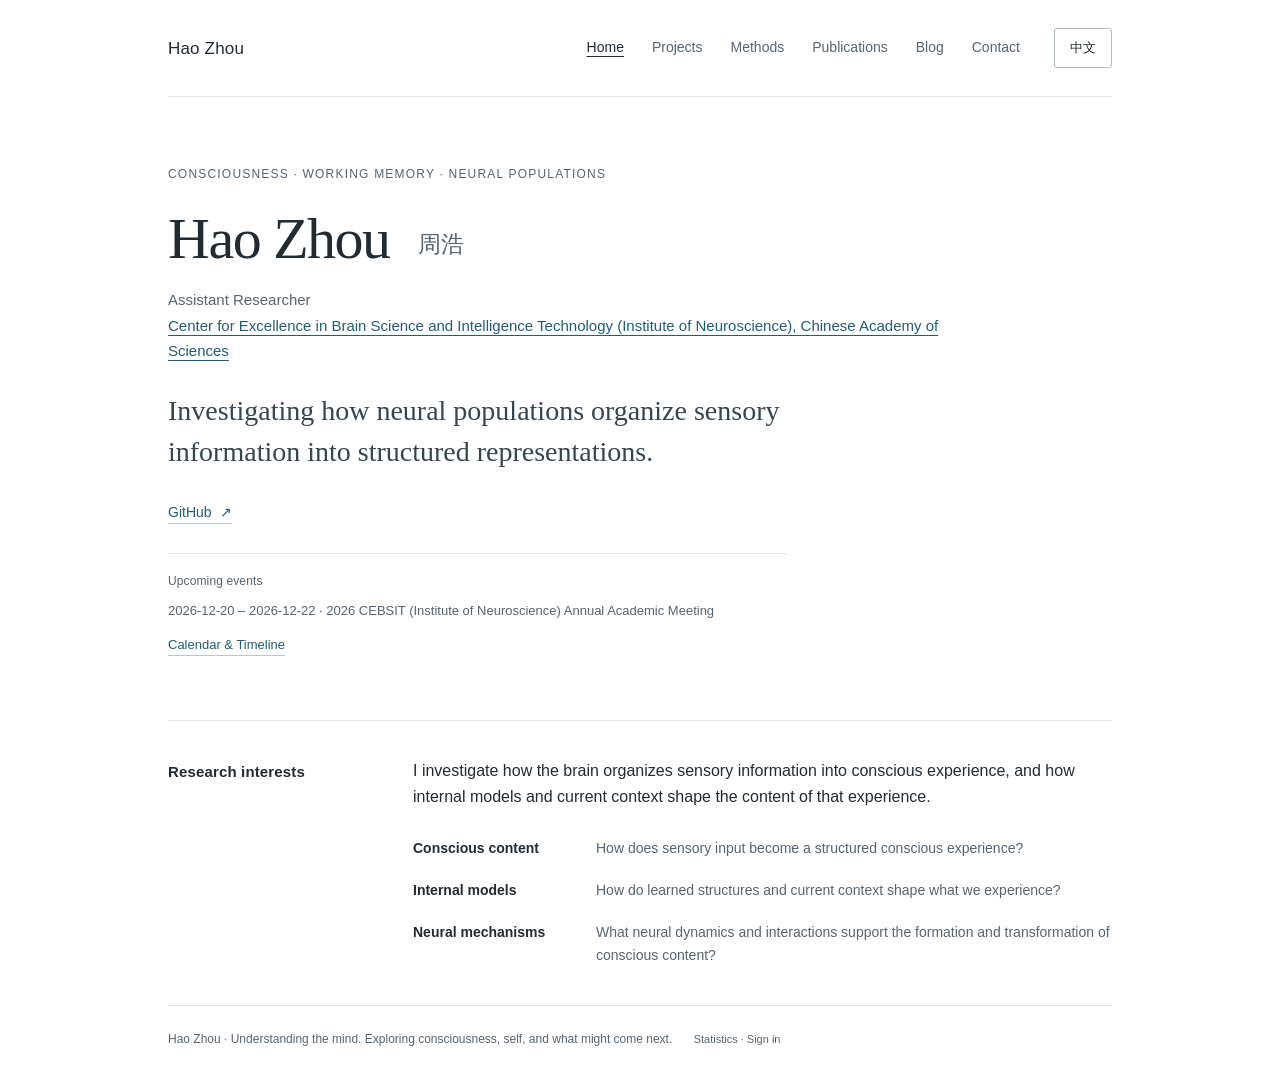
==== commit aa533952: "Add the 2026 Institute of Neuroscience annual meeting to the public calendar" ====
--- a/index.html
+++ b/index.html
@@ -6,7 +6,7 @@
 <meta name="description" content="Investigating how neural populations organize sensory information into structured representations.">
 <meta name="color-scheme" content="light">
 <link rel="stylesheet" href="styles.css?v=20261017-topics">
-<script id="site-content" type="application/json">{"draft":false,"github":"https://github.com/mstrhao","en":{"pageTitle":"Hao Zhou | Consciousness & Working Memory","name":"Hao Zhou","otherName":"周浩","skip":"Skip to content","navResearch":"Research","navPublications":"Publications","navContact":"Contact","eyebrow":"Consciousness · Working memory · Neural populations","intro":"Investigating how neural populations organize sensory information into structured representations.","researchTitle":"Research interests","researchIntro":"I investigate how the brain organizes sensory information into conscious experience, and how internal models and current context shape the content of that experience.","area1":"Conscious content","question1":"How does sensory input become a structured conscious experience?","area2":"Internal models","question2":"How do learned structures and current context shape what we experience?","area3":"Neural mechanisms","question3":"What neural dynamics and interactions support the formation and transformation of conscious content?","publicationsTitle":"Selected publications","preprint":"Preprint · Not peer reviewed","paperLink":"Read preprint","contactTitle":"Contact & links","githubLabel":"GitHub profile","footer":"Hao Zhou · Understanding the mind. Exploring consciousness, self, and what might come next.","switchLabel":"切换为中文","switchText":"中文","articleLink":"Read article","notesTitle":"Notes & tools","position":"Assistant Researcher","affiliation":"Center for Excellence in Brain Science and Intelligence Technology (Institute of Neuroscience), Chinese Academy of Sciences","emailLabel":"Email","protocol":"Study protocol","allAuthors":"Show all 27 authors","navProjects":"Projects","navMethods":"Methods","projectsTitle":"Projects","projectsIntro":"Four questions organize my research directions in consciousness, perception, and working memory.","project1Title":"Formation and organization of content","project1Text":"How does sensory input combine with internal order, relations, and task structure to form organized content representations?","project2Title":"Neural dynamics and changes in consciousness","project2Text":"How do the temporal dynamics of neural activity relate to changes in perception, working memory, and conscious state? This direction aims to connect behavioral measurements with neural recordings to examine these relationships.","project3Title":"Content representations across scales","project3Text":"How does neural activity at different scales support the formation and organization of content? This direction aims to connect questions at population, cellular, and dendritic scales and explore relationships between levels of representation.","project4Title":"Causal tests and content-related behavior","project4Text":"Can changing content-related neural activity alter corresponding behavior? This direction aims to combine recording and intervention to test causal mechanisms of content organization.","methodsTitle":"Methods","methods1Title":"Psychophysics and behavior","methods1Text":"Perceptual judgments and sequence working-memory tasks connect stimulus manipulations with how information is accessed, organized, and maintained.","methods2Title":"Imaging and neural recording","methods2Text":"My research draws on human high-field MRI, MEG, and EEG; macaque electrophysiology and two-photon imaging; and human stereoelectroencephalography (sEEG) and single-unit recording.","methods3Title":"Planned collaborative extensions","methods3Text":"Collaborative directions plan to explore voltage imaging and macaque optogenetics to extend neural measurements and causal tests.","methods4Title":"Developing computational approaches","methods4Text":"Computational modeling is an area I am interested in developing further, using experimentally grounded questions to connect behavioral and neural data with explicit, testable predictions.","foundationTitle":"Foundations in published work","foundationText":"Past collaborative studies used brightness and visual-illusion paradigms, time-resolved neural measurements, and spatially and depth-resolved imaging, providing methodological foundations for current research. The published COGITATE study protocol, to which I contributed, proposed preregistered tests of competing theories and multimodal measurements.","navBlog":"Blog","blogTitle":"Blog","blogEmpty":"Articles will appear here as they are published.","navHome":"Home","officeLabel":"Office address","officeAddress":"Institute of Neuroscience (神经所系统楼), 320 Yueyang Road, Shanghai, China","analyticsLink":"Statistics · Sign in","pdfLink":"Download PDF","navEvents":"Calendar","eventsTitle":"Calendar & Timeline","eventsIntro":"Public events, discoveries, history, and milestones.","eventsEmpty":"No public entries yet.","eventsNoMatch":"No entries match these filters.","eventsList":"Timeline","eventsCalendar":"Month","eventsCategory":"Category","eventsAll":"All categories","eventsPublic":"Public events","eventsScience":"Science history","eventsSocial":"Social history","eventsMilestone":"Personal milestones","eventsSearch":"Search entries","eventsYear":"Year","eventsYearHint":"All years","eventsMonth":"Month","eventsReset":"Reset","eventsTimezone":"Times are shown in Asia/Shanghai (UTC+08:00).","eventsPrecision":"Entries dated only to a year or month appear in the timeline. Historical dates retain their original year.","eventsSource":"Source","eventsUntimed":"Date only","eventsPrevious":"Previous month","eventsNext":"Next month","backToBlog":"All posts","readPost":"Read article","recentEvents":"Upcoming events","recentNone":"None","blogSearch":"Search posts","blogSearchHint":"Search titles and article text","blogSearchEmpty":"No matching posts.","blogSearchClear":"Clear","topicsTitle":"Topics","topicPreparation":"Articles in preparation","topicReadingOrder":"Reading order","backToTopic":"Back to topic","nextInTopic":"Next article","blogTitle0":"Consciousness as a Whirlpool: What Kind of Process Is Experience?","blogSummary0":"A whirlpool is organized motion: it can be real without being an extra entity beyond the water. What can this analogy offer our understanding of consciousness, and what does it leave unanswered?","blog0Paragraph0":"A whirlpool is not an extra substance added to water. Water continually flows in and out, yet the whirlpool can persist as long as the organization of the flow is maintained. The same water, flowing differently, may no longer form a whirlpool. It is neither reducible to a particular drop nor something that exists independently of water. It is an organized motion that the water is undergoing.","blog0Paragraph1":"Applied to consciousness, this analogy suggests a hypothesis: experience is not something stored inside a neuron, nor an extra layer of existence added to neural activity. When neural activity is organized in a particular way and actually unfolds, that process itself is experience.","blog0Paragraph2":"But an analogy is not an explanation. We can describe precisely what kind of flow constitutes a whirlpool, yet we cannot describe with comparable precision what organization of neural activity constitutes the experience of red or of pain. Being organized is not enough: whirlpools, flames, and working machines are all organized, but that does not mean they are all conscious.","blog0Paragraph3":"A whirlpool points to a possible way of existing: a phenomenon can be real without being an additional entity. Could consciousness be like this? If so, exactly what kind of physical process constitutes conscious experience?","blog0References":"References","blogTitle1":"AI in Mathematics: From Solving Problems to Understanding Proofs","blogSummary1":"Arguments addressing frontier problems are being unpacked, simplified, and understood by mathematicians. This sharpens the purpose of mathematical training: understanding arguments, checking crucial steps, and judging what has actually been resolved.","blog1Paragraph0":"On October 19, 2026, Terence Tao published an exposition of the proof that Landau–Siegel zeros do not exist, discussing an earlier AI proof and mathematicians’ subsequent simplifications. This concerns a previously unresolved research problem, not a test question whose answer humans already knew. What was new on October 19 was an expert’s exposition and understanding, not the initial announcement of a breakthrough.","blog1Paragraph1":"The most interesting question is how contributions are attributed. Ben Green’s simplified version explicitly states that its mathematical arguments came from ChatGPT, prompted by him, while he wrote the text himself. Later versions bearing mathematicians’ names therefore cannot all be counted as re-proofs independent of AI.","blog1Paragraph2":"This goes beyond AI solving research-level exercises: arguments addressing frontier problems are being unpacked, simplified, and understood by professional mathematicians. Banks provided a detailed account on October 11, and Kerr published a simplification on October 15. Important limits remain: these are public preprints and expert discussions. I have not independently verified the entire proof or established the full human and computational costs. Nor does this amount to proving the Riemann hypothesis.","blog1Paragraph3":"My view is that, when thinking about how to train researchers, we can no longer reassure ourselves that AI merely repeats derivations. What needs more emphasis is the ability to understand and scrutinize AI’s crucial arguments, judge exactly what they resolve, and identify which premises remain unestablished. What we are seeing is a change in the division of research work, not the disappearance of the value of mathematical training.","blog1References":"Sources and related accounts","blog1Reference0Note":"An exposition of the proof, rather than the initial announcement of the breakthrough.","blog1Reference1Note":"The provenance statement distinguishes ChatGPT’s mathematical arguments from the author’s human-written text.","blog1Reference2Note":"A detailed account of the original proof, available as a public preprint.","blog1Reference3Note":"A simplification of the original proof, available as a public preprint.","blogTitle2":"How Do We “See” Our Own Thoughts?","blogSummary2":"Sometimes we suddenly recognize a connection between two things, realize that a judgment is wrong, or have a thought we cannot yet put into words.","blog2Paragraph0":"Sometimes we suddenly recognize a connection between two things, realize that a judgment is wrong, or have a thought we cannot yet put into words. None of these requires a mental picture. “Seeing” our thoughts may point to a more fundamental question: how does activity within a system become meaningful content that the subject experiences?","blog2Paragraph1":"I want to approach this through internal models. By a model, I mean a capacity to organize objects, events, and relations. Thinking “this happened before that,” for example, involves placing two events in a directed relation. The same information can have different meanings when organized by different internal models. My proposal is that the organization formed by the currently recruited model helps constitute the content we experience. Explaining this proposal requires specifying which information is linked, which roles its elements occupy, and how those relations are formed in neural activity.","blog2Paragraph2":"Once content has formed, does another inner “me” need to read it for experience to occur? That account invites a further question: how does the reader experience anything? I would first examine how far the organization and unfolding of content can take the explanation. A substantive question remains: what distinguishes a system using a relation in a computation from a subject experiencing that relation? Calling an internal state “experienceable” does not answer it.","blog2Paragraph3":"We can make the questions more concrete. How does changing a model’s relational structure change experienced content? Which changes in its operation would leave relevant information available without that information being experienced? Answering requires comparing judgments about content, behavior, and neural activity, while distinguishing changes in content from changes in how an answer is produced. Perhaps “seeing a thought” is less about finding a pair of eyes inside the brain than understanding the organization and activity that constitute a particular thought and its experience.","blog2References":"References","blog2Reference0Note":"Neural population activity and recurrent-network modeling explain how context changes information selection and integration; the study concerns choice computations rather than a direct test of conscious experience.","blog2Reference1Note":"Comparing the brief maintenance of information reported as seen or unseen provides an experimental approach to distinguishing information availability from experienced content; visibility was assessed through participants’ reports.","blogTitle3":"Does Finding a Representation Explain Consciousness?","blogSummary3":"If we can decode what someone is thinking from their neural activity, have we found the mechanism that makes the thought conscious? I think there is still a gap.","blog3Paragraph0":"If we can decode what someone is thinking from their neural activity, have we found the mechanism that makes the thought conscious? I think there is still a gap. Identifying which activity corresponds to which content differs from explaining how that content forms, persists, and changes. Treating a pattern at one moment as the answer may leave out the process through which the content arises.","blog3Paragraph1":"A thought can remain relatively stable for several seconds without the neural activity supporting it standing still. In a working-memory study, Murray and colleagues found that stable population coding could coexist with substantial neural dynamics. This raises a question for me: which part of the process does a stable representation capture? What does it preserve, and which changes fall outside that description?","blog3Paragraph2":"Imagine two processes from which we ultimately decode the same content, despite different paths to its formation. Matching decoding results do not establish identical states of the whole system, or identical experiences. Could the recruitment of an internal model and the unfolding formation of relations also be constitutive of experience? Examining only the pattern that remains may not settle the question.","blog3Paragraph3":"Replacing “representation” with “dynamics” does not itself provide an explanation. We need to specify which changes to a process prevent content from forming, disrupt its maintenance, or transform it into something else. Memory can participate in these processes, but retaining information does not by itself explain a subject’s present experience and thought. I would rather investigate consciousness through the unfolding formation of content than look only for its counterpart at a particular instant.","blog3References":"References","blog3Reference0Note":"Stable population coding can coexist with changing neural activity; this study investigates working-memory coding rather than directly testing conscious experience.","blog3Reference1Note":"Dynamic coding offers an account of how context organizes subsequent processing, illustrating an approach that examines a process rather than a single moment.","blogTitle4":"Does Reporting “Unseen” Imply Unconscious Working Memory?","blogSummary4":"A reliable result does not imply a unique explanation. The inference from an “unseen” report to unconscious content during a delay still needs testing.","blog4Paragraph0":"I remain skeptical of the interpretation of “unconscious working memory.” Studies by Trübutschek, Dehaene, and colleagues found that the locations of stimuli reported as unseen could still be reported above chance several seconds later; even two locations and their temporal order left usable information (2017; 2019). A recent multisite replication again shows that this behavioral phenomenon deserves serious attention. But a reliable result does not imply a unique explanation. King and Dehaene (2014) showed that subjective visibility and objective discrimination can draw on the same internal evidence yet produce different answers through different categorization and decision boundaries. My further interpretation is that the two tasks depend on different but coupled internal models: they do not merely read out content, but help organize what is selected, maintained, and used. One report of “unseen” therefore cannot, without further testing, directly establish that the content maintained for another task is unconscious. The 2017 study did use MEG to test the explanation of consciously maintaining a guess, but whether those neural indicators cover different forms of conscious representation remains a crucial premise. Notably, the same team’s 2019 mental-rotation study found representational reactivation and consciousness-related signals during manipulation, leading the authors to emphasize the limits of unconscious processing. What needs explaining is not simply how someone could perform correctly without seeing, but what content subsequently formed and was maintained, and on what grounds that process is judged unconscious. Until these explanations are clarified, moving directly from delayed-judgment ability to “unconscious working memory” still makes an inferential leap.","blog4References":"References","blogTitle5":"Does Changing Visual Experience Reveal What Constitutes It?","blogSummary5":"IT optogenetic stimulation offers causal clues about visual changes, but a factor that changes experience need not be the mechanism that constitutes it.","blog5Paragraph0":"The 2024 Perceptography study proposed an interesting reverse search: train monkeys to judge whether optogenetic stimulation of inferior temporal cortex (IT) occurred, then seek image changes that prompt a “stimulation present” response even without stimulation. This is somewhat like looking for a needle in a haystack, but behavioral feedback gives the search direction and constrains the visual changes induced by stimulation. Yet finding images that are behaviorally confusable does not amount to fully reconstructing the monkey’s experience: different perceptual cues or judgment strategies can produce the same choice. I am more concerned with another possibility: stimulating IT may simply change the sensory evidence supplied by a relatively high-level visual area, while remaining a precursor to conscious processing. Even if the eventual experience changes, that does not establish that the stimulated activity itself constitutes experience. IT may, of course, participate in the recurrent organization that constitutes experience, but these possibilities need to be distinguished rather than inferred directly from an area’s hierarchical level. A more valuable next test is whether changing specific feedback or coupling relations, while content components remain present, produces predicted changes in their assignment, relations, or continuity. We need to move gradually from “stimulation affected experience” to “which organizational relations contribute to constituting experience.” The bridge between causal influence and experiential constitution cannot be skipped.","blog5References":"Original study","blogTitle6":"What Units Does the Brain Use to Organize Information?","blogSummary6":"Understanding the brain means not only identifying the algorithms it executes, but also asking: what units does it operate on? The basic physical units need not be the basic cognitive units.","blog6References":"References","blog6Paragraph0":"Understanding the brain means not only identifying the algorithms it executes, but also asking: what units does it operate on? The basic physical units need not be the basic cognitive units.","blog6Paragraph1":"Lin Chen’s “global-first” view reminds us that an object need not be assembled feature by feature from local properties such as color and shape. Instead, the object’s overall organization may first determine what those properties belong to. Through chunking, Chen emphasizes that the units of cognitive processing can be organized wholes rather than isolated items. A recent commentary further points out that such organization can improve retention of the whole, but may also come at the cost of precision for individual items.","blog6Paragraph2":"Liping Wang’s team’s research on sequence working memory brings the relationship between content and structure into measurable neural representations: ABC and CBA contain the same items, but the items play different roles in the sequence. How this content is maintained in ordinal-position-related subspaces, placed into the appropriate positions according to rules, and rearranged can all become concrete experimental questions. These findings do not directly establish “global-first” processing, but they offer an opportunity to test how wholes and components constrain one another.","blog6Paragraph3":"Following this line, I want to ask a further question: does learning not only change answers, but also gradually form reusable cognitive units, relational roles, and rules of operation? This remains an idea to be tested. Yet it moves the question beyond a general discussion of whether the brain is like a computer, toward how the brain forms content and structures that it can operate on.","blog6Reference0Note":"Lin Chen’s 2025 preprint.","blog6Reference1Note":"A commentary on chunking, not a new experiment by the commentary authors.","blog6Reference2Note":"Representational geometry of sequence working memory.","blog6Reference3Note":"Flexible control of sequence working memory.","blog6Reference4Note":"Mental operations on sequences.","blogTitle7":"From Neural Activity to Conscious Experience: How Can We Build the Bridge?","blogSummary7":"If experience is an organized physical process, consciousness research needs to explain why that organization corresponds to particular contents, relations, and temporal structures.","blog7Paragraph0":"If experience is an organized physical process, consciousness research needs to explain why that organization corresponds to particular contents, relations, and temporal structures.","blog7Paragraph1":"For example, seeing “a red circle and a blue square” and seeing “a blue circle and a red square” involve the same colors and shapes, yet the experiences differ because the assignment of colors has changed. Merely finding that the brain encodes red, blue, circles, and squares does not explain how these components form the objects before us. Suppose that interactions between certain neural populations determine this assignment. A model should then predict in advance: while color and shape information remains intact, changing which relation would make the red originally belonging to the circle be experienced as belonging to the square? Would restoring that relation restore the original assignment?","blog7Paragraph2":"The same model of organization should also explain which properties of experience remain unchanged and which change when the input, task rules, or source of content changes. This is a route that remains to be tested. It may not eliminate the entire explanatory gap at once, but it can make a theory take on specific explanatory responsibilities: which organizational relations correspond to which experiential structures, and how experience should change when organization changes in a particular way. Moving from “activity correlates with experience” toward such causal correspondences is how we can build the bridge, section by section.","blogTitle8":"From Local Interactions to Global Order","blogSummary8":"How do local information and actions give rise to global order? How do different roles coordinate, and why do they sometimes constrain one another or even cause the whole system to spiral out of control?","blog8Paragraph0":"In studying cognition and consciousness, I have become increasingly interested in a question: a system’s capabilities depend not only on what it is made of, but also on how its components interact. As we shift our attention from nervous systems to artificial intelligence, then to families, organizations, societies and nations, and to global issues, similar questions arise: how do local information and actions give rise to global order? How do different roles coordinate, and why do they sometimes constrain one another or even cause the whole system to spiral out of control?","blog8Paragraph1":"This topic aims to explore connections between these principles of organization across different scales. How a family adjusts its division of responsibilities, or how an organization develops a shared direction, conveys information, and corrects errors: these everyday questions may also help us rethink learning, collaboration, and adaptation. The aim is not to explain everything with a single theory, but to start with concrete questions and compare which relations and mechanisms can illuminate one another, and which differences must not be erased by analogy. We are interested not only in what capabilities the whole possesses, but in how those capabilities arise through interaction, and how they are maintained and changed.","blogTitle9":"Why Do Our Feelings Change Before the Situation Does?","blogSummary9":"The same difficult situation can feel suffocating when we think about it alone, yet after talking with someone we trust, it may seem possible to face it again. The situation is still there, the deadline has not moved, and the difficulty has not disappeared on its own. Why have our feelings changed first?","blog9Paragraph0":"The same difficult situation can feel suffocating when we think about it alone, yet after talking with someone we trust, it may seem possible to face it again. The situation is still there, the deadline has not moved, and the difficulty has not disappeared on its own. Why have our feelings changed first?","blog9Paragraph1":"Perhaps what we experience is never just the situation itself, but also its relationship to us: what it means to me, whether I can cope, whether I have to bear it alone, and whether other possibilities remain. Saying “I’ll think it through with you” does not solve the problem, but it may change something important: this is no longer mine alone to face.","blog9Paragraph2":"So “the situation hasn’t changed” does not mean that nothing has changed. Someone’s willingness to listen and help is itself a change in our circumstances. A problem that felt like a wall may begin to offer somewhere to start.","blog9Paragraph3":"Some experiments make this change concrete. When facing the threat of electric shock, holding a partner’s hand can reduce some threat-related brain responses; when viewing negative images, reinterpreting the situations they depict can also reduce subjective negative feelings. The threat or image remains, but its relationship to the person, and the way it is understood, has changed. Coan et al., 2006; Ochsner et al., 2002","blog9Paragraph4":"This invites a further question: might emotion be more than a layer of feeling added after cognition, participating instead in how the world before us is organized? When we are tense, our attention keeps returning to what might go wrong; when we feel supported, options we could not previously see may come back into view. How we understand our circumstances affects emotion; emotion in turn changes which information becomes important and which actions seem possible. Bodily fatigue, tension, and relaxation also participate in this process.","blog9Paragraph5":"This reminds me of the “motivational engine and content network” discussed earlier. Emotion may change both the motivation for action and the content toward which that motivation is directed: not just whether we have the energy to continue, but why we continue and where we go next.","blog9Paragraph6":"What is truly worth studying is how this transformation happens: how does a new interpretation or an interpersonal connection change attention, bodily states, and choices of action, and how does this give the same situation a different meaning? The problem has not yet been solved, but our relationship to it has already begun to change.","blog9Paragraph3Prose":"Some experiments make this change concrete. When facing the threat of electric shock, holding a partner’s hand can reduce some threat-related brain responses; when viewing negative images, reinterpreting the situations they depict can also reduce subjective negative feelings. The threat or image remains, but its relationship to the person, and the way it is understood, has changed. ","blog9Coan":"Coan et al., 2006","blog9Ochsner":"Ochsner et al., 2002","blog9ReferenceSeparator":"; ","blog9FigureCaption":"The problem remains; the supportive relationship and the visible next step have changed","blog9FigureNote":"Conceptual illustration, not an empirical diagram of neural mechanisms","blogTitle10":"The Subjective World Is More Than a Sensory Picture","blogSummary10":"When we talk about consciousness, it is easy to think of the scene before our eyes: a face, a patch of red, a moving object. But far more than these appears in our subjective world.","blog10Paragraph0":"When we talk about consciousness, it is easy to think of the scene before our eyes: a face, a patch of red, a moving object. But far more than these appears in our subjective world.","blog10Paragraph1":"The same face is different when we see it before us and when we recall it in our mind, and different when it is familiar and when it is unfamiliar. Whether he is looking at me or at someone else also changes the experience. We experience not only facial features and contours, but also where this face comes from, whom it is connected to, and what it means to us. These relations do not have to be put into a sentence before they can become part of experience.","blog10Paragraph2":"The subjective world also contains bodily discomfort and comfort, emotional ups and downs, memories and imagination, thoughts not yet spoken, and actions we want to take but hesitate over. “I remember something he said to me yesterday, feel hurt, want to explain, but then stop.” Such an experience is difficult to reduce to a sensory picture. Time, source, subject, emotion, and intention together organize its content.","blog10Paragraph3":"This also changes the questions we ask when studying consciousness. Besides asking how the brain represents faces, colors, and locations, we can ask: how does the same content become something currently seen rather than remembered, the first item rather than the second, or something related to me rather than to someone else? After finding the neural representation of content, we still need to understand how these relations help shape experience.","blog10Paragraph4":"The internal model of consciousness we hope to find is therefore not merely a set of models depicting the external world. It must also explain how the external world, the body, memory, and action are organized into a subjective world that is being experienced. This includes both “what is there” and “how these things are related, and what their relationship is to me.”","blogTitle11":"Higher Cognition: Making Complex Relations Manageable","blogSummary11":"One core capacity of higher cognition may be organizing complex dependencies across time and situations into structures that can be used with limited resources.","blog11FigureCaption":"Conceptual illustration: short stick → long stick → food. The value of the current action comes from its connection to later steps; this comic does not depict a specific experimental result.","blog11Paragraph0":"We often describe intelligence in terms of “remembering more, remembering longer, and seeing further.” But how do these abilities connect?","blog11Paragraph1":"I would like to propose a hypothesis: one core capacity of higher cognition is to organize complex dependencies across time and situations into structures that can be understood, reasoned through, and used with limited resources.","blog11Paragraph2":"Imagine a monkey that must first use a short stick to reach a long stick, and then use the long stick to obtain food. The short stick in front of it has value because it is connected to a next step that has not yet been completed. Solving the problem requires linking the current action, intermediate conditions, and final goal.","blog11Paragraph3":"Memory makes such connections possible. Remembering a little longer allows past information to inform present judgments; remembering a little more brings more objects into comparison. Our perspective, in turn, determines which relationships enter consideration. Here, perspective means not only how far we can physically see, but also how far we can mentally reach: conditions that are not before our eyes, possibilities that have not yet occurred, and the consequences of different choices.","blog11Paragraph4":"Yet the more we take into account, the greater the processing burden may become. Objects also constrain one another: completing one thing may require another to happen first, and one choice may close off other paths. Complexity arises not only from quantity, but also from how these dependencies are organized.","blog11Paragraph5":"This is where abstraction, chunking, and breaking problems down acquire a shared significance. Organizing a sequence of actions into a subgoal, bringing multiple details together under a rule, or temporarily setting aside differences that are irrelevant to the present task can all spare a system from processing every piece of information from scratch each time.","blog11Paragraph6":"The key to this kind of “compression” is what gets preserved. For the goal of obtaining food, how the tools work in sequence matters, whereas some details of their surfaces may not. A good representation makes critical dependencies easier to use; an inappropriate simplification may discard precisely the conditions that determine success or failure.","blog11Paragraph7":"Improved cognition may therefore involve two complementary directions: taking relationships across longer periods and broader situations into account, while finding more effective ways to organize them so that they remain manageable within limited memory and computational resources.","blog11Paragraph8":"Following this hypothesis, we can ask a further question: when facing a new problem, can a system identify the crucial relationships, organize them, and reorganize them when conditions change?","blog11Paragraph9":"This may offer one clue to understanding higher cognition: being able both to accommodate complexity and to find structures for dealing with it.","blog12Language":"English translation","blogTitle12":"How Do Machines Know Themselves?","blogSummary12":"Whether a system can access and use its own internal states, and whether that access is accompanied by experience, are two different questions.","blog12Paragraph0":"When an artificial intelligence says “I am thinking,” is it describing its actual state, or simply generating an appropriate response? This question can easily lead us to two extremes: we may be persuaded by fluent self-descriptions, or we may assume that nothing lies behind those words simply because the speaker is a machine. Perhaps we can begin by separating two questions: whether a system can access and use its own internal states, and whether that access is accompanied by experience.","blog12Paragraph1":"Recent research has begun to make the first question more concrete. Researchers have tried directly altering the internal activity of language models and then observing whether the models can detect those changes. Other work has found that certain internal representations can be both reported and modulated, and can contribute to reasoning across different tasks. These experiments go beyond simply asking a machine, “Are you conscious?” We are beginning to intervene in systems and trace the relationship between their self-reports and internal processes. What can be established so far, however, is information access and functional roles under specific conditions, not that machines already have subjective experience.","blog12Paragraph2":"What interests me is whether a system that interacts continuously with its environment will gradually form internal models of the world and of itself. It needs to distinguish changes caused by the outside world from those caused by its own actions, and may also need to estimate what it knows and does not know. Such structures might help a system exhibit more stable self-monitoring and autonomous behavior. But even if all these functions are present, we still do not know whether there is something it feels like to be that system. Findings from the human brain can offer clues for research on machines, but they cannot automatically establish that similar computations in a different substrate will produce the same experience.","blog12Paragraph3":"This is also one of the hardest issues in current debates about machine consciousness and model welfare. Some worry that including “I may have feelings” in training will make models’ self-reports more compelling, while making it harder to judge what those reports actually show. Others argue that, under uncertainty, we should seriously investigate whether models might have interests that deserve consideration. Both concerns are worth examining. Rather than rushing to label machines “conscious” or “unconscious,” I want to know: what kinds of internal structures, interactions, and intervention results would genuinely change our judgment about this question?","blog12References":"References","blog12Reference0Label":"Introspection in language models","blog12Reference0Note":": Tests whether models can detect changes to their internal states, while also showing the limits of self-description.","blog12Reference1Label":"A global workspace in language models","blog12Reference1Note":": Studies internal representations that can be reported, modulated, and used in reasoning; this does not establish subjective experience.","blog12Reference2Label":"Suleyman: A warning about model welfare","blog12Reference2Note":": Two different sets of concerns and positions.","blog12Reference2RelatedLabel":"Anthropic: Exploring model welfare"},"zh":{"pageTitle":"周浩 | 意识与工作记忆","name":"周浩","otherName":"Hao Zhou","skip":"跳至正文","navResearch":"研究","navPublications":"论文","navContact":"联系","eyebrow":"意识 · 工作记忆 · 神经群体","intro":"探索神经群体如何将感觉信息组织为具有结构的表征。","researchTitle":"研究兴趣","researchIntro":"我研究大脑如何将感觉信息组织为意识体验，以及内部模型与当前情境如何塑造体验的内容。","area1":"意识内容","question1":"感觉输入如何形成有组织的意识体验？","area2":"内部模型","question2":"习得的内部结构与当前情境如何塑造我们体验到的内容？","area3":"神经机制","question3":"哪些神经动态与相互作用支持意识内容的形成和转换？","publicationsTitle":"代表论文","preprint":"预印本 · 未经同行评审","paperLink":"阅读预印本","contactTitle":"联系与链接","githubLabel":"GitHub 主页","footer":"周浩 · 理解心智，探索意识、自我，以及此后的可能。","switchLabel":"Switch to English","switchText":"EN","articleLink":"阅读论文","notesTitle":"随笔与工具","position":"助理研究员","affiliation":"中国科学院脑科学与智能技术卓越创新中心（神经科学研究所）","emailLabel":"电子邮箱","protocol":"研究方案","allAuthors":"查看全部 27 位作者","navProjects":"方向","navMethods":"方法","projectsTitle":"研究方向","projectsIntro":"围绕意识、知觉与工作记忆，以下四个问题组织了我的研究方向。","project1Title":"内容的形成与组织","project1Text":"感觉输入如何与内部序位、关系和任务结构结合，形成有组织的内容表征？","project2Title":"神经动态与意识变化","project2Text":"神经活动的时间动态如何与知觉、工作记忆及意识状态的变化相关？研究旨在结合行为测量与神经记录，考察这些变化之间的联系。","project3Title":"跨尺度的内容表征","project3Text":"不同尺度的神经活动如何支持内容形成与组织？这一方向旨在连接神经群体、细胞与树突尺度的研究问题，探索不同层级的表征关系。","project4Title":"因果检验与内容相关行为","project4Text":"改变内容相关神经活动能否改变对应行为？这一方向旨在结合记录与干预，检验内容组织的因果机制。","methodsTitle":"研究方法","methods1Title":"心理物理与行为任务","methods1Text":"通过知觉判断与序列工作记忆任务，将刺激操控与信息的通达、组织和保持联系起来。","methods2Title":"脑成像与神经记录","methods2Text":"研究方法包括人类高场磁共振、脑磁图（MEG）与脑电（EEG），猕猴电生理与双光子成像，以及人类立体定向脑电（sEEG）和单细胞记录。","methods3Title":"计划中的合作技术拓展","methods3Text":"合作方向计划探索电压成像与猕猴光遗传技术，拓展神经活动测量与因果检验。","methods4Title":"逐步发展计算方法","methods4Text":"计算建模是我感兴趣、希望进一步发展的方向：从实验驱动的问题出发，将行为和神经数据与明确、可检验的预测连接起来。","foundationTitle":"既往发表研究的方法基础","foundationText":"既往合作研究采用了亮度与视觉错觉范式、时间分辨的神经测量、空间与深度分辨成像，为当前研究提供方法基础。参与的 COGITATE 已发表研究方案提出了预注册的竞争理论检验与跨模态测量计划。","navBlog":"随笔","blogTitle":"思考与随笔","blogEmpty":"这里将陆续发布研究思考与方法笔记。","navHome":"首页","officeLabel":"办公地址","officeAddress":"上海市岳阳路320号神经所系统楼","analyticsLink":"访问统计 · 登录","pdfLink":"下载 PDF","navEvents":"日历","eventsTitle":"日历与时间线","eventsIntro":"公开日程、科学发现、历史事件与个人里程碑。","eventsEmpty":"暂无公开条目。","eventsNoMatch":"没有符合筛选条件的条目。","eventsList":"时间线","eventsCalendar":"月历","eventsCategory":"类别","eventsAll":"所有类别","eventsPublic":"公开日程","eventsScience":"科学史","eventsSocial":"社会历史","eventsMilestone":"个人里程碑","eventsSearch":"搜索条目","eventsYear":"年份","eventsYearHint":"所有年份","eventsMonth":"月份","eventsReset":"重置","eventsTimezone":"具体时间以北京时间 Asia/Shanghai（UTC+08:00）显示。","eventsPrecision":"仅标注年份或月份的条目显示在时间线中；历史事件保留原始年份。","eventsSource":"来源","eventsUntimed":"仅日期","eventsPrevious":"上个月","eventsNext":"下个月","backToBlog":"全部随笔","readPost":"阅读全文","recentEvents":"近期事件","recentNone":"无","blogSearch":"搜索随笔","blogSearchHint":"搜索标题与正文","blogSearchEmpty":"没有匹配的文章。","blogSearchClear":"清空","topicsTitle":"专题","topicPreparation":"筹备中","topicReadingOrder":"阅读顺序","backToTopic":"返回专题","nextInTopic":"下一篇","blogTitle0":"意识如漩涡：体验是一种怎样的过程？","blogSummary0":"漩涡是一种有组织的运动，不必是水之外的额外实体，也能是真实的现象。这个类比能为理解意识提供什么，又留下了什么问题？","blog0Paragraph0":"漩涡不是水之外额外添加的一种物质。水不断流入、流出，只要流动的组织方式得以维持，漩涡就可以持续存在；同样一批水，换一种流动方式，漩涡也可能消失。它既不能归结为某一滴水，也不脱离水而独立存在，而是水正在进行的一种有组织的运动。","blog0Paragraph1":"把这个类比用于意识，可以提出一种假说：体验不是装在某个神经元里的东西，也不是神经活动之外额外添加的一层存在。当某种神经活动以特定方式组织起来并实际运行时，这个过程本身，就是体验。","blog0Paragraph2":"但类比并不等于解释。我们能够明确描述什么样的流动构成漩涡，却还不能同样明确地说明，什么样的神经活动组织构成红色体验或疼痛体验。仅仅“有组织”还不够：漩涡、火焰和机器运转都有组织，这并不意味着它们都有意识。","blog0Paragraph3":"漩涡提示的是一种可能的存在方式：不必是一种额外的实体，也可以是真实的现象。意识是否也是如此？如果是，究竟哪一种物理过程构成意识体验？","blog0References":"参考文献","blogTitle1":"AI做数学：从解题到理解，研究分工正在改变","blogSummary1":"前沿问题的论证正在被专业数学家展开、简化和理解。这让数学训练的重点变得更清楚：理解论证、审查关键步骤，并判断它究竟解决了什么。","blog1Paragraph0":"2026年10月19日，陶哲轩发表了“Landau–Siegel零点不存在”的证明讲解，梳理此前的AI证明及数学家后续的简化。这涉及原本未解决的研究问题，而不是人类已知答案的测试题。10月19日新增的是专家的理解与梳理，并非当天才宣布突破。","blog1Paragraph1":"最有意思的是贡献如何分配。Ben Green的简化版本明确说明，数学论证来自他提示下的ChatGPT，文字则由他本人撰写。因此，不能把后续数学家署名的版本都算成“独立于AI的重新证明”。","blog1Paragraph2":"这比“AI能做研究级习题”更进一步：针对前沿问题的论证，正在被专业数学家展开、简化和理解。Banks于10月11日给出了详细论述，Kerr于10月15日发表了简化版本。但仍须留住边界：目前这些是公开预印本和专家论述，我没有独立验证整个证明，也未核实完整的人力、算力成本；更不能说它证明了黎曼猜想。","blog1Paragraph3":"我的判断是，在人才培养的问题上，确实不能再用“AI只做重复推导”来安慰自己。更需要训练的是：能否理解并审查AI给出的关键论证，判断它到底解决了什么，以及哪些前提仍未成立。这里看到的是研究分工正在变化，而不是数学训练已经失去价值。","blog1References":"原文与相关论述","blog1Reference0Note":"证明讲解与梳理；并非突破的首次宣布。","blog1Reference1Note":"贡献说明区分了ChatGPT生成的数学论证与作者本人撰写的文字。","blog1Reference2Note":"对原证明的详细论述，公开预印本。","blog1Reference3Note":"对原证明的简化，公开预印本。","blogTitle2":"我们如何“看见”自己内心的想法？","blogSummary2":"我们有时会突然觉得两个事情有关，意识到一个判断不对，或者冒出一个还没找到语言表达的念头。","blog2Paragraph0":"我们有时会突然觉得两个事情有关，意识到一个判断不对，或者冒出一个还没找到语言表达的念头。这些想法不一定带着图像。“看见”内心的想法，指向的也许是一个更基本的问题：系统内部的活动，怎样成为对主体而言有意义、能够被体验到的内容？","blog2Paragraph1":"我想结合内部模型来理解这个问题。这里的模型，是系统组织对象、事件和关系的能力。例如，想到“这件事发生在那件事之前”，需要把两个事件放进一个有方向的关系。同样的信息，被不同的内部模型组织起来，就可以具有不同含义。我的想法是，当前调用的模型所形成的组织，本身就参与构成我们体验到的内容。要解释这个主张，需要说明哪些信息被联系起来、分别处在什么角色，以及这种关系怎样在神经活动中形成。","blog2Paragraph2":"那么，内容形成以后，还需要另一个内在的“我”去读取它，才成为体验吗？这种说法容易让我们继续追问：那个读取者又怎样体验？我更愿意先考察，内容的组织与运行本身能解释到什么程度。这里仍有一个实质问题：系统能够利用某种关系完成计算，与主体体验到这个关系之间，究竟有什么区别？给内部状态贴上“可体验”的标签，并没有回答它。","blog2Paragraph3":"因此，我想问得更具体一些：改变模型中的关系结构，体验到的内容会怎样变化？哪些运行方式的改变，会使有关信息仍然保留，却不再被体验到？要回答这些问题，需要把内容判断、行为表现和神经活动放在一起比较，区分内容改变与回答方式改变。“看见想法”也许不是在脑内寻找一双眼睛，而是理解什么样的组织与运行，构成了这个具体的想法及其体验。","blog2References":"参考文献","blog2Reference0Note":"这项研究结合神经群体活动与循环网络，解释情境如何改变信息的选择和整合；它研究的是选择计算，而非直接检验意识体验。","blog2Reference1Note":"比较被报告为看见与未看见的刺激信息如何短暂保留，为区分“信息存在”与“内容被体验”提供实验入口，其中看见与否依据被试报告。","blogTitle3":"找到意识的表征，就解释了意识吗？","blogSummary3":"如果从一段神经活动中能够解码出一个人正在想什么，我们是不是就找到了这个想法成为意识的机制？我觉得这里还有一段距离。","blog3Paragraph0":"如果从一段神经活动中能够解码出一个人正在想什么，我们是不是就找到了这个想法成为意识的机制？我觉得这里还有一段距离。识别什么活动对应什么内容，与解释内容怎样产生、维持和转换，是不同的问题。把某个时刻的活动模式当成答案，可能会遗漏使这个内容发生的过程。","blog3Paragraph1":"一个想法可以在几秒内保持相对稳定，支撑它的神经活动却不必静止。Murray等人的研究表明，在工作记忆任务中，稳定的群体编码可以与明显变化的神经活动共存。这让我关心的是：我们找到的稳定表征，究竟描述了过程中的哪一部分？它保留了什么，又把哪些变化留在了分析之外？","blog3Paragraph2":"可以设想，两种过程最终都让我们解码出相同内容，但它们形成这一内容的路径不同。相同的解码结果，并不意味着系统的完整状态相同，也不能据此认定体验相同。我想问，内部模型如何被调用、关系如何逐步形成，是否也是构成体验的一部分？只观察最后留下的模式，可能不足以回答。","blog3Paragraph3":"当然，把解释从“表征”换成“动态”，也没有自动解决问题。我们需要说明，改变哪一段过程，会使内容无法形成、难以维持，或转变为另一种内容。记忆可以参与其中，但把信息保存下来，还不足以解释一个主体怎样在当下体验和思考。我更愿意沿着内容发生的过程去研究意识，而不只在某个时刻寻找它的对应物。","blog3References":"参考文献","blog3Reference0Note":"稳定的群体编码与变化的神经活动可以共存；这项工作研究工作记忆编码，并未直接检验意识体验。","blog3Reference1Note":"从动态编码理解情境如何组织后续加工，为研究过程而非单个时刻提供一个实例。","blogTitle4":"报告“未见”，就意味着无意识工作记忆吗？","blogSummary4":"结果可靠，不等于解释唯一。从报告“未见”到延迟期内容没有意识，中间的推断仍需检验。","blog4Paragraph0":"我始终对“无意识工作记忆”的解释持怀疑态度。Trübutschek、Dehaene 等人的研究发现，报告未见的刺激，其位置在数秒后仍可被高于机会水平地报告，甚至两个位置及其先后顺序也能留下可利用的信息（2017；2019）。近期多中心复现再次说明，这种行为现象值得认真对待。但结果可靠，不等于解释唯一。King 与 Dehaene（2014）指出，主观可见性与客观辨别可以基于同一内部证据，通过不同的分类和决策边界产生不同答案。我的进一步理解是，两项任务依赖不同但耦合的内部模型：它们不仅读出内容，也参与组织需要被选择、保持和使用的内容。因此，不能未经检验，就用一种报告的“未见”，直接判定另一种任务所保持的内容没有意识。2017 年研究确实用 MEG 检验了“有意识地保持猜测”的解释，但相关神经指标能否覆盖不同形式的有意识表征，仍是关键前提。值得注意的是，同一团队 2019 年的心理旋转研究发现，操作阶段出现表征再激活和意识相关信号，作者据此强调了无意识加工的边界。真正需要解释的，不只是“没看见却做对了”，而是此后究竟形成并保持了什么内容，以及凭什么判断这个过程没有意识。这些解释没有讲清楚，从延迟判断能力直接跳到“无意识工作记忆”，就仍然跨了一步。","blog4References":"参考文献","blogTitle5":"改变视觉体验，就找到了构成体验的机制吗？","blogSummary5":"IT 光刺激为视觉变化提供了因果线索，但改变体验的因素，不一定就是构成体验的机制。","blog5Paragraph0":"2024 年的 Perceptography 研究提出了一种有意思的反向搜索：训练猴子判断是否发生下颞叶皮层（IT）光刺激，再寻找哪些图像变化会让它在没有刺激时也作出“有刺激”的判断。这有点大海捞针，但行为反馈给搜索提供了方向，也为刺激诱发的视觉变化增加了约束。不过，找到行为上容易混淆的图像，并不等于完整还原了猴子的体验，不同知觉线索或判断策略也可能产生同一种选择。我更关心另一层问题：刺激 IT 可能只是改变了一个相对高级视觉脑区提供的感觉证据，仍然属于意识加工的前置过程。即使最终体验改变了，也不能据此认定，被刺激的活动本身就构成体验。IT 当然也可能参与构成体验的循环组织，但需要进一步区分，而不能由脑区层级直接推定。下一步更有价值的检验是：在内容成分仍然存在时，改变特定的反馈或耦合关系，是否会使内容的归属、关系或连续性按预测发生变化。把“刺激影响了体验”，逐步推进到“哪些组织关系参与构成体验”。因果影响与体验构成之间，不能省略这座桥梁。","blog5References":"原文","blogTitle6":"大脑以什么为单位组织信息？","blogSummary6":"理解大脑，不只是寻找它执行了什么算法，还要追问：它以什么为单位进行操作？物理上的基本单元，不一定就是认知上的基本单元。","blog6References":"参考文献","blog6Paragraph0":"理解大脑，不只是寻找它执行了什么算法，还要追问：它以什么为单位进行操作？物理上的基本单元，不一定就是认知上的基本单元。","blog6Paragraph1":"陈霖的“整体优先”观点提醒我们，一个对象未必是颜色、形状等局部特征逐项拼起来的；也可能是对象的整体组织，先规定了这些属性属于什么。陈霖以 chunking 强调，认知处理的单位可以是组织起来的整体，而非孤立项目；近期的评述则进一步指出，这种组织能改善整体保持，但也可能牺牲个别项目的精度。","blog6Paragraph2":"王立平团队的序列工作记忆研究，则把内容与结构的关系推进到可测量的神经表征：ABC 和 CBA 包含相同的项目，但项目在序列中的角色不同；这些内容如何在序位相关的子空间中保持、按规则进入相应位置，又如何被重新排列，都可以成为具体的实验问题。这些结果并不直接证明“整体优先”，却让我们有机会检验整体与成分如何相互约束。","blog6Paragraph3":"沿着这条线，我更想追问：学习是否不仅改变答案，也逐步形成可以复用的认知单位、关系角色和操作规则？这仍是一个有待检验的想法，但它把问题从笼统讨论大脑是否像计算机，推进到大脑怎样形成自己能够操作的内容与结构。","blog6Reference0Note":"陈霖2025预印本。","blog6Reference1Note":"关于 chunking 的评述，而非评述作者的新实验。","blog6Reference2Note":"序列工作记忆的表征几何。","blog6Reference3Note":"序列工作记忆的灵活控制。","blog6Reference4Note":"序列的心智操作。","blogTitle7":"从神经活动到意识体验，中间的桥梁怎么搭？","blogSummary7":"如果体验是一种有组织的物理过程，那么意识研究就需要解释，这种组织为什么对应特定的内容、关系和时间结构。","blog7Paragraph0":"如果体验是一种有组织的物理过程，那么意识研究就需要解释，这种组织为什么对应特定的内容、关系和时间结构。","blog7Paragraph1":"比如，看见“红色圆形和蓝色方形”，与看见“蓝色圆形和红色方形”，包含相同的颜色和形状，体验却不同，因为颜色的归属变了。仅仅发现大脑编码了红、蓝、圆、方，还没有解释这些成分如何组成眼前的对象。假设某种神经群体之间的相互作用决定了这种归属，模型就应提前预测：在颜色和形状信息仍然保留时，改变哪种关系，会让原本属于圆形的红色被体验为属于方形；恢复这种关系，是否能恢复原来的归属。","blog7Paragraph2":"同一套组织模型还应解释，改变输入、任务规则或内容来源时，哪些体验性质保持不变，哪些随之改变。这是一条有待验证的路线，它未必能一次消除全部解释鸿沟，却能让理论承担具体的解释责任：什么组织关系对应什么体验结构，怎样改变组织，体验就应当怎样改变。从“活动与体验相关”走向这样的因果对应，才是在逐段建立中间的桥梁。","blogTitle8":"从局部交互到整体秩序","blogSummary8":"局部的信息与行动，如何形成整体的秩序？不同角色如何协调，又为什么有时会相互牵制，甚至使整体走向失控？","blog8Paragraph0":"在研究认知与意识的过程中，我越来越关心一个问题：系统的能力，不只取决于它由什么构成，还取决于这些组成部分如何相互作用。把目光从神经系统移向人工智能，再移向家庭、组织、社会与国家，以及全球性问题，类似的问题也会出现：局部的信息与行动，如何形成整体的秩序？不同角色如何协调，又为什么有时会相互牵制，甚至使整体走向失控？","blog8Paragraph1":"这个专题想讨论这些组织原则在不同尺度上的联系。一个家庭如何调整分工，一个组织如何形成共同方向、传递信息并纠正错误，这些日常问题也可能帮助我们重新理解学习、协作与适应。这里不是要用一种理论解释一切，而是从具体问题出发，比较哪些关系和机制可以相互启发，哪些差异不能被类比抹去。我们关心的，不只是整体拥有怎样的能力，更是这种能力如何在交互中形成，又如何被维持和改变。","blogTitle9":"事情还没改变，为什么感受先变了？","blogSummary9":"同样一件难事，独自想着时可能让人喘不过气，和一个信任的人聊过之后，却似乎可以继续面对了。事情还在那里，截止日期没有推迟，困难也没有自动消失，为什么感受先变了？","blog9Paragraph0":"同样一件难事，独自想着时可能让人喘不过气，和一个信任的人聊过之后，却似乎可以继续面对了。事情还在那里，截止日期没有推迟，困难也没有自动消失，为什么感受先变了？","blog9Paragraph1":"也许，我们体验到的从来不只是事情本身，还包括它与自己的关系：它对我意味着什么，我能不能应付，是否只能独自承担，还有没有别的可能。一句“我陪你一起想想”，并没有解决问题，却可能改变其中很重要的一项：这不再只是我一个人的事。","blog9Paragraph2":"所以，“事情没变”并不等于什么都没有变化。有人愿意听、愿意帮忙，本身就是处境的改变。原先被体验为一堵墙的问题，可能开始出现一个可以着手的地方。","blog9Paragraph3":"一些实验让这种变化变得具体。面对电击威胁时，伴侣握手可以减弱部分威胁相关脑反应；观看负性图片时，重新理解画面中的情境，也可以降低主观负性感受。威胁或图片仍在，但它们与人的关系、被理解的方式发生了变化。 Coan 等，2006；Ochsner 等，2002","blog9Paragraph4":"由此可以继续追问：情绪是否不只是认知之后附加的一层感受，而参与组织了我们眼前的世界？紧张时，注意不断回到可能出错的地方；感到有支持时，原先看不见的选择可能重新进入视野。我们怎样理解处境，会影响情绪；情绪又会改变哪些信息变得重要、哪些行动显得可行。身体的疲惫、紧绷与放松，也参与着这个过程。","blog9Paragraph5":"这让我想到此前讨论的“动力引擎与内容网络”。情绪可能同时改变了行动的动力，以及动力所指向的内容：不只是有没有力气继续，而是为什么继续、朝哪里继续。","blog9Paragraph6":"真正值得研究的，是这种转变如何发生：一个新的解释、一段人际联系，怎样改变注意、身体状态与行动选择，又怎样让同一件事呈现出不同的意义？事情还没有解决，但我们与它的关系已经开始改变。","blog9Paragraph3Prose":"一些实验让这种变化变得具体。面对电击威胁时，伴侣握手可以减弱部分威胁相关脑反应；观看负性图片时，重新理解画面中的情境，也可以降低主观负性感受。威胁或图片仍在，但它们与人的关系、被理解的方式发生了变化。 ","blog9Coan":"Coan 等，2006","blog9Ochsner":"Ochsner 等，2002","blog9ReferenceSeparator":"；","blog9FigureCaption":"问题还在，支持关系与可见的下一步改变了","blog9FigureNote":"概念示意，非神经机制实证图","blogTitle10":"主观世界不只是一幅感觉画面","blogSummary10":"谈到意识，我们很容易想到眼前的画面：一张人脸、一抹红色、一个移动的物体。但主观世界里出现的，远不止这些。","blog10Paragraph0":"谈到意识，我们很容易想到眼前的画面：一张人脸、一抹红色、一个移动的物体。但主观世界里出现的，远不止这些。","blog10Paragraph1":"同一张人脸，眼前看见与脑中想起不同，熟悉与陌生不同；他在看我，还是在看别人，也会改变这次经历。我们体验到的不只是五官和轮廓，还有这张脸从何而来、与谁有关，以及它对自己意味着什么。这些关系不必先被说成一句话，才成为体验的一部分。","blog10Paragraph2":"主观世界还容纳着身体的不适与舒适、情绪的起伏、回忆与想象、尚未说出口的念头，以及想做却又犹豫的行动。“我想起昨天他对我说的一句话，觉得委屈，想解释却又停住”，这段体验很难被还原为一幅感觉画面。时间、来源、主体、情绪与意图，共同组织了它的内容。","blog10Paragraph3":"这也改变了我们研究意识的提问方式。除了问大脑怎样表征人脸、颜色和位置，还可以问：同一个内容，怎样成为当前所见而不是回忆，成为第一项而不是第二项，成为与我有关而不是与他人有关的事情？找到内容的神经表征之后，还要理解这些关系如何参与塑造体验。","blog10Paragraph4":"我们希望寻找的意识内部模型，因而不只是一套描绘外界的模型。它还要解释，外界、身体、记忆与行动，怎样被组织成一个正在经历的主观世界。这里既有“有什么”，也有“它们如何关联，以及与我是什么关系”。","blogTitle11":"高级认知，如何让复杂关系变得可处理？","blogSummary11":"高级认知的一项核心能力，或许是把跨时间、跨情境的复杂依赖，组织成有限资源下可以利用的结构。","blog11FigureCaption":"概念示意：短棍 → 长棍 → 食物。当前动作的价值来自它与后续步骤的联系；漫画并非具体实验结果。","blog11Paragraph0":"我们常用“记得更多、记得更久、看得更远”来描述聪明。但这些能力怎样联系起来？","blog11Paragraph1":"我想提出一个假说：高级认知的一项核心能力，是把跨时间、跨情境的复杂依赖关系，组织成有限资源下可以理解、推演和利用的结构。","blog11Paragraph2":"设想一只猴子需要先用短棍够到长棍，再用长棍取得食物。眼前的短棍之所以有价值，是因为它与尚未完成的下一步相连。解决问题需要把当前动作、中间条件和最终目标联系起来。","blog11Paragraph3":"记忆为这种联系提供了条件。记得久一点，过去的信息才能参与现在的判断；记得多一点，更多对象才能进入比较。视野则决定哪些关系能被纳入考虑。这里的视野不只是物理上看得多远，也包括心理上能想到多远：那些不在眼前的条件、尚未发生的可能性，以及不同选择的后果。","blog11Paragraph4":"然而，纳入的东西越多，处理负担也可能越重。对象之间还会相互制约：完成一件事需要另一件事先发生，一个选择又可能关闭其他路径。复杂性不仅来自数量，也来自这些依赖的组织方式。","blog11Paragraph5":"这时，抽象、组块和问题拆解就有了共同的意义。把一串动作组织成一个子目标，把多个细节归纳为一条规则，把当前无关的差异暂时放下，都可能让系统不必每次从头处理所有信息。","blog11Paragraph6":"这样的“压缩”，关键在于保留什么。对于取食物的目标，工具之间怎样衔接很重要，工具表面的某些细节则可能无关。好的表征让关键依赖更容易被利用；不恰当的简化，也可能恰好丢掉决定成败的条件。","blog11Paragraph7":"因此，认知能力的提升，或许包含两个相互配合的方向：一方面，把更长时间、更广情境中的关系纳入考虑；另一方面，找到更有效的组织方式，让这些关系在有限的记忆与计算资源下仍然可以被处理。","blog11Paragraph8":"沿着这个假说，我们可以进一步问：面对新的问题，一个系统能否找到关键关系，将它们组织起来，并在条件改变时重新调整？","blog11Paragraph9":"这也许是理解高级认知的一条线索：既能容纳复杂性，又能找到处理复杂性的结构。","blog12Language":"中文原文","blogTitle12":"机器如何知道自己？","blogSummary12":"系统能否访问和利用自己的内部状态，以及这种访问是否伴随着体验，是两个不同的问题。","blog12Paragraph0":"当一个人工智能说“我在思考”，它是在描述自己的真实状态，还是只是在生成一句合适的回答？这个问题很容易滑向两个极端：一方面，我们会被流畅的自我叙述打动；另一方面，也可能因为它是机器，就认定这些话背后什么都没有。或许，我们可以先把问题拆开：系统能否访问和利用自己的内部状态，以及这种访问是否伴随着体验，是两个不同的问题。","blog12Paragraph1":"最近的研究开始让前一个问题变得具体。研究者尝试直接改变语言模型的内部活动，再观察模型能否发现这些改变；另一些工作发现，某些内部表征既可以被报告，也能够被调节，并参与不同任务中的推理。这些实验比单纯问机器“你有意识吗”更进一步：我们开始能够干预系统，追踪它的自我报告与内部过程之间的关系。但目前能确认的，是特定条件下的信息访问和功能作用，而不是机器已经拥有了主观体验。","blog12Paragraph2":"我感兴趣的是，一个持续与环境交互的系统，是否会逐渐形成关于世界和自身的内部模型。它需要区分哪些变化来自外界，哪些来自自己的行动，也可能需要估计自己知道什么、不知道什么。这样的结构或许能帮助系统表现出更稳定的自我监测与自主行为。但即使这些功能都存在，我们仍然不知道，系统是否会有一种“作为它自己”的感受。人脑中的发现能给机器研究提供线索，却不能自动证明相似的计算在另一种载体上会产生相同体验。","blog12Paragraph3":"这也是眼下机器意识和模型福利争论中最难的地方。有人担心，把“我可能有感受”写进训练，会让模型的自述变得更加动人，却更难判断它到底说明了什么；也有人认为，在无法确定的情况下，我们应该认真研究模型是否可能具有需要考虑的利益。两种担心都值得检验。比起急着给机器贴上“有意识”或“无意识”的标签，我更想知道：什么样的内部结构、交互过程和干预结果，才会真正改变我们对这个问题的判断？","blog12References":"参考资料","blog12Reference0Label":"语言模型的内省研究","blog12Reference0Note":"：尝试检验模型能否发现被改变的内部状态，也说明了自我描述的局限。","blog12Reference1Label":"语言模型中的全局工作空间","blog12Reference1Note":"：研究可报告、可调节并参与推理的内部表征；作者并未据此证明主观体验。","blog12Reference2Label":"Suleyman：关于模型福利的警告","blog12Reference2Note":"：两种不同的关注与立场。","blog12Reference2RelatedLabel":"Anthropic：模型福利研究"},"publications":[{"title":"The Decomposition of Conscious Access: Working Memory for Masked Sequences in Monkey Prefrontal Cortex","authors":"Hao Zhou, Wen Fang, Guobin Fu, Yiteng Zhang, Bin Min, Stanislas Dehaene, Liping Wang","year":"2026","url":"https://doi.org/10.21203/rs.3.rs-10130477/v1","kind":"preprint"},{"title":"An adversarial collaboration protocol for testing contrasting predictions of global neuronal workspace and integrated information theory","authors":"Lucia Melloni, Liad Mudrik, Michael Pitts, Katarina Bendtz, Oscar Ferrante, Urszula Gorska, Rony Hirschhorn, Aya Khalaf, Csaba Kozma, Alex Lepauvre, Ling Liu, David Mazumder, David Richter, Hao Zhou, Hal Blumenfeld, Melanie Boly, David J. Chalmers, Sasha Devore, Francis Fallon, Floris P. de Lange, Ole Jensen, Gabriel Kreiman, Huan Luo, Theofanis I. Panagiotaropoulos, Stanislas Dehaene, Christof Koch, Giulio Tononi","authorsShort":"Lucia Melloni, Liad Mudrik, Michael Pitts, et al.","year":"2023","venue":"PLOS ONE 18(2), e0268577","url":"https://doi.org/10.1371/journal.pone.0268577","kind":"protocol","collaboration":"COGITATE","published":"2023-02-10","pdf":"papers/cogitate-2023-protocol.pdf","pdfLicense":"CC BY 4.0","pdfLicenseUrl":"https://creativecommons.org/licenses/by/4.0/"},{"title":"Spatiotemporal dynamics of brightness coding in human visual cortex revealed by the temporal context effect","authors":"Hao Zhou, Matthew Davidson, Peter Kok, Li Yan McCurdy, Floris P. de Lange, Hakwan Lau, Kristian Sandberg","year":"2020","venue":"NeuroImage 205, 116277","url":"https://doi.org/10.1016/j.neuroimage.2019.116277","kind":"journal","pdf":"papers/zhou-2020-brightness.pdf","pdfLicense":"CC BY-NC-ND 4.0","pdfLicenseUrl":"https://creativecommons.org/licenses/by-nc-nd/4.0/"},{"title":"Adaptation to feedback representation of illusory orientation produced from flash grab effect","authors":"Yijun Ge, Hao Zhou, Chencan Qian, Peng Zhang, Lan Wang, Sheng He","year":"2020","venue":"Nature Communications 11, 3925","url":"https://doi.org/10.1038/s41467-020-17786-1","kind":"journal","pdf":"papers/ge-zhou-2020-illusory-orientation.pdf","pdfLicense":"CC BY 4.0","pdfLicenseUrl":"https://creativecommons.org/licenses/by/4.0/"},{"title":"Layer-specific response properties of the human lateral geniculate nucleus and superior colliculus","authors":"Peng Zhang, Hao Zhou, Wen Wen, Sheng He","year":"2015","venue":"NeuroImage 111, 159–166","url":"https://doi.org/10.1016/j.neuroimage.2015.02.025","kind":"journal"}],"notesAndTools":[],"email":"haozhou@ion.ac.cn","blogPosts":[{"slug":"how-machines-know-themselves","date":"2026-11-04","title":{"zh":"机器如何知道自己？","en":"How Do Machines Know Themselves?"},"summary":{"zh":"系统能否访问和利用自己的内部状态，以及这种访问是否伴随着体验，是两个不同的问题。","en":"Whether a system can access and use its own internal states, and whether that access is accompanied by experience, are two different questions."},"body_zh":["当一个人工智能说“我在思考”，它是在描述自己的真实状态，还是只是在生成一句合适的回答？这个问题很容易滑向两个极端：一方面，我们会被流畅的自我叙述打动；另一方面，也可能因为它是机器，就认定这些话背后什么都没有。或许，我们可以先把问题拆开：系统能否访问和利用自己的内部状态，以及这种访问是否伴随着体验，是两个不同的问题。","最近的研究开始让前一个问题变得具体。研究者尝试直接改变语言模型的内部活动，再观察模型能否发现这些改变；另一些工作发现，某些内部表征既可以被报告，也能够被调节，并参与不同任务中的推理。这些实验比单纯问机器“你有意识吗”更进一步：我们开始能够干预系统，追踪它的自我报告与内部过程之间的关系。但目前能确认的，是特定条件下的信息访问和功能作用，而不是机器已经拥有了主观体验。","我感兴趣的是，一个持续与环境交互的系统，是否会逐渐形成关于世界和自身的内部模型。它需要区分哪些变化来自外界，哪些来自自己的行动，也可能需要估计自己知道什么、不知道什么。这样的结构或许能帮助系统表现出更稳定的自我监测与自主行为。但即使这些功能都存在，我们仍然不知道，系统是否会有一种“作为它自己”的感受。人脑中的发现能给机器研究提供线索，却不能自动证明相似的计算在另一种载体上会产生相同体验。","这也是眼下机器意识和模型福利争论中最难的地方。有人担心，把“我可能有感受”写进训练，会让模型的自述变得更加动人，却更难判断它到底说明了什么；也有人认为，在无法确定的情况下，我们应该认真研究模型是否可能具有需要考虑的利益。两种担心都值得检验。比起急着给机器贴上“有意识”或“无意识”的标签，我更想知道：什么样的内部结构、交互过程和干预结果，才会真正改变我们对这个问题的判断？"],"body_en":["When an artificial intelligence says “I am thinking,” is it describing its actual state, or simply generating an appropriate response? This question can easily lead us to two extremes: we may be persuaded by fluent self-descriptions, or we may assume that nothing lies behind those words simply because the speaker is a machine. Perhaps we can begin by separating two questions: whether a system can access and use its own internal states, and whether that access is accompanied by experience.","Recent research has begun to make the first question more concrete. Researchers have tried directly altering the internal activity of language models and then observing whether the models can detect those changes. Other work has found that certain internal representations can be both reported and modulated, and can contribute to reasoning across different tasks. These experiments go beyond simply asking a machine, “Are you conscious?” We are beginning to intervene in systems and trace the relationship between their self-reports and internal processes. What can be established so far, however, is information access and functional roles under specific conditions, not that machines already have subjective experience.","What interests me is whether a system that interacts continuously with its environment will gradually form internal models of the world and of itself. It needs to distinguish changes caused by the outside world from those caused by its own actions, and may also need to estimate what it knows and does not know. Such structures might help a system exhibit more stable self-monitoring and autonomous behavior. But even if all these functions are present, we still do not know whether there is something it feels like to be that system. Findings from the human brain can offer clues for research on machines, but they cannot automatically establish that similar computations in a different substrate will produce the same experience.","This is also one of the hardest issues in current debates about machine consciousness and model welfare. Some worry that including “I may have feelings” in training will make models’ self-reports more compelling, while making it harder to judge what those reports actually show. Others argue that, under uncertainty, we should seriously investigate whether models might have interests that deserve consideration. Both concerns are worth examining. Rather than rushing to label machines “conscious” or “unconscious,” I want to know: what kinds of internal structures, interactions, and intervention results would genuinely change our judgment about this question?"],"references":[{"label":"语言模型的内省研究","url":"https://transformer-circuits.pub/2025/introspection/index.html","reading_note_zh":"尝试检验模型能否发现被改变的内部状态，也说明了自我描述的局限。","reading_note_en":"Tests whether models can detect changes to their internal states, while also showing the limits of self-description.","label_zh":"语言模型的内省研究","label_en":"Introspection in language models"},{"label":"语言模型中的全局工作空间","url":"https://transformer-circuits.pub/2026/workspace/index.html","reading_note_zh":"研究可报告、可调节并参与推理的内部表征；作者并未据此证明主观体验。","reading_note_en":"Studies internal representations that can be reported, modulated, and used in reasoning; this does not establish subjective experience.","label_zh":"语言模型中的全局工作空间","label_en":"A global workspace in language models"},{"label":"Suleyman：关于模型福利的警告","url":"https://mustafa-suleyman.ai/a-warning-about-model-welfare","related_label":"Anthropic：模型福利研究","related_url":"https://www.anthropic.com/research/exploring-model-welfare","reading_note_zh":"两种不同的关注与立场。","reading_note_en":"Two different sets of concerns and positions.","label_zh":"Suleyman：关于模型福利的警告","label_en":"Suleyman: A warning about model welfare","related_label_zh":"Anthropic：模型福利研究","related_label_en":"Anthropic: Exploring model welfare"}],"references_heading_zh":"参考资料","references_heading_en":"References","original_language":"zh"},{"slug":"making-complex-relations-manageable","date":"2026-11-02","title":{"zh":"高级认知，如何让复杂关系变得可处理？","en":"Higher Cognition: Making Complex Relations Manageable"},"body_zh":["我们常用“记得更多、记得更久、看得更远”来描述聪明。但这些能力怎样联系起来？","我想提出一个假说：高级认知的一项核心能力，是把跨时间、跨情境的复杂依赖关系，组织成有限资源下可以理解、推演和利用的结构。","设想一只猴子需要先用短棍够到长棍，再用长棍取得食物。眼前的短棍之所以有价值，是因为它与尚未完成的下一步相连。解决问题需要把当前动作、中间条件和最终目标联系起来。","记忆为这种联系提供了条件。记得久一点，过去的信息才能参与现在的判断；记得多一点，更多对象才能进入比较。视野则决定哪些关系能被纳入考虑。这里的视野不只是物理上看得多远，也包括心理上能想到多远：那些不在眼前的条件、尚未发生的可能性，以及不同选择的后果。","然而，纳入的东西越多，处理负担也可能越重。对象之间还会相互制约：完成一件事需要另一件事先发生，一个选择又可能关闭其他路径。复杂性不仅来自数量，也来自这些依赖的组织方式。","这时，抽象、组块和问题拆解就有了共同的意义。把一串动作组织成一个子目标，把多个细节归纳为一条规则，把当前无关的差异暂时放下，都可能让系统不必每次从头处理所有信息。","这样的“压缩”，关键在于保留什么。对于取食物的目标，工具之间怎样衔接很重要，工具表面的某些细节则可能无关。好的表征让关键依赖更容易被利用；不恰当的简化，也可能恰好丢掉决定成败的条件。","因此，认知能力的提升，或许包含两个相互配合的方向：一方面，把更长时间、更广情境中的关系纳入考虑；另一方面，找到更有效的组织方式，让这些关系在有限的记忆与计算资源下仍然可以被处理。","沿着这个假说，我们可以进一步问：面对新的问题，一个系统能否找到关键关系，将它们组织起来，并在条件改变时重新调整？","这也许是理解高级认知的一条线索：既能容纳复杂性，又能找到处理复杂性的结构。"],"body_en":["We often describe intelligence in terms of “remembering more, remembering longer, and seeing further.” But how do these abilities connect?","I would like to propose a hypothesis: one core capacity of higher cognition is to organize complex dependencies across time and situations into structures that can be understood, reasoned through, and used with limited resources.","Imagine a monkey that must first use a short stick to reach a long stick, and then use the long stick to obtain food. The short stick in front of it has value because it is connected to a next step that has not yet been completed. Solving the problem requires linking the current action, intermediate conditions, and final goal.","Memory makes such connections possible. Remembering a little longer allows past information to inform present judgments; remembering a little more brings more objects into comparison. Our perspective, in turn, determines which relationships enter consideration. Here, perspective means not only how far we can physically see, but also how far we can mentally reach: conditions that are not before our eyes, possibilities that have not yet occurred, and the consequences of different choices.","Yet the more we take into account, the greater the processing burden may become. Objects also constrain one another: completing one thing may require another to happen first, and one choice may close off other paths. Complexity arises not only from quantity, but also from how these dependencies are organized.","This is where abstraction, chunking, and breaking problems down acquire a shared significance. Organizing a sequence of actions into a subgoal, bringing multiple details together under a rule, or temporarily setting aside differences that are irrelevant to the present task can all spare a system from processing every piece of information from scratch each time.","The key to this kind of “compression” is what gets preserved. For the goal of obtaining food, how the tools work in sequence matters, whereas some details of their surfaces may not. A good representation makes critical dependencies easier to use; an inappropriate simplification may discard precisely the conditions that determine success or failure.","Improved cognition may therefore involve two complementary directions: taking relationships across longer periods and broader situations into account, while finding more effective ways to organize them so that they remain manageable within limited memory and computational resources.","Following this hypothesis, we can ask a further question: when facing a new problem, can a system identify the crucial relationships, organize them, and reorganize them when conditions change?","This may offer one clue to understanding higher cognition: being able both to accommodate complexity and to find structures for dealing with it."],"references":[],"summary":{"zh":"高级认知的一项核心能力，或许是把跨时间、跨情境的复杂依赖，组织成有限资源下可以利用的结构。","en":"One core capacity of higher cognition may be organizing complex dependencies across time and situations into structures that can be used with limited resources."}},{"slug":"subjective-world-beyond-a-sensory-picture","date":"2026-10-26","title":{"zh":"主观世界不只是一幅感觉画面","en":"The Subjective World Is More Than a Sensory Picture"},"body_zh":["谈到意识，我们很容易想到眼前的画面：一张人脸、一抹红色、一个移动的物体。但主观世界里出现的，远不止这些。","同一张人脸，眼前看见与脑中想起不同，熟悉与陌生不同；他在看我，还是在看别人，也会改变这次经历。我们体验到的不只是五官和轮廓，还有这张脸从何而来、与谁有关，以及它对自己意味着什么。这些关系不必先被说成一句话，才成为体验的一部分。","主观世界还容纳着身体的不适与舒适、情绪的起伏、回忆与想象、尚未说出口的念头，以及想做却又犹豫的行动。“我想起昨天他对我说的一句话，觉得委屈，想解释却又停住”，这段体验很难被还原为一幅感觉画面。时间、来源、主体、情绪与意图，共同组织了它的内容。","这也改变了我们研究意识的提问方式。除了问大脑怎样表征人脸、颜色和位置，还可以问：同一个内容，怎样成为当前所见而不是回忆，成为第一项而不是第二项，成为与我有关而不是与他人有关的事情？找到内容的神经表征之后，还要理解这些关系如何参与塑造体验。","我们希望寻找的意识内部模型，因而不只是一套描绘外界的模型。它还要解释，外界、身体、记忆与行动，怎样被组织成一个正在经历的主观世界。这里既有“有什么”，也有“它们如何关联，以及与我是什么关系”。"],"body_en":["When we talk about consciousness, it is easy to think of the scene before our eyes: a face, a patch of red, a moving object. But far more than these appears in our subjective world.","The same face is different when we see it before us and when we recall it in our mind, and different when it is familiar and when it is unfamiliar. Whether he is looking at me or at someone else also changes the experience. We experience not only facial features and contours, but also where this face comes from, whom it is connected to, and what it means to us. These relations do not have to be put into a sentence before they can become part of experience.","The subjective world also contains bodily discomfort and comfort, emotional ups and downs, memories and imagination, thoughts not yet spoken, and actions we want to take but hesitate over. “I remember something he said to me yesterday, feel hurt, want to explain, but then stop.” Such an experience is difficult to reduce to a sensory picture. Time, source, subject, emotion, and intention together organize its content.","This also changes the questions we ask when studying consciousness. Besides asking how the brain represents faces, colors, and locations, we can ask: how does the same content become something currently seen rather than remembered, the first item rather than the second, or something related to me rather than to someone else? After finding the neural representation of content, we still need to understand how these relations help shape experience.","The internal model of consciousness we hope to find is therefore not merely a set of models depicting the external world. It must also explain how the external world, the body, memory, and action are organized into a subjective world that is being experienced. This includes both “what is there” and “how these things are related, and what their relationship is to me.”"],"references":[],"summary":{"zh":"谈到意识，我们很容易想到眼前的画面：一张人脸、一抹红色、一个移动的物体。但主观世界里出现的，远不止这些。","en":"When we talk about consciousness, it is easy to think of the scene before our eyes: a face, a patch of red, a moving object. But far more than these appears in our subjective world."}},{"slug":"why-feelings-change-before-the-situation","date":"2026-10-25","title":{"zh":"事情还没改变，为什么感受先变了？","en":"Why Do Our Feelings Change Before the Situation Does?"},"summary":{"zh":"同样一件难事，独自想着时可能让人喘不过气，和一个信任的人聊过之后，却似乎可以继续面对了。事情还在那里，截止日期没有推迟，困难也没有自动消失，为什么感受先变了？","en":"The same difficult situation can feel suffocating when we think about it alone, yet after talking with someone we trust, it may seem possible to face it again. The situation is still there, the deadline has not moved, and the difficulty has not disappeared on its own. Why have our feelings changed first?"},"title_zh":"事情还没改变，为什么感受先变了？","title_en":"Why Do Our Feelings Change Before the Situation Does?","body_zh":["同样一件难事，独自想着时可能让人喘不过气，和一个信任的人聊过之后，却似乎可以继续面对了。事情还在那里，截止日期没有推迟，困难也没有自动消失，为什么感受先变了？","也许，我们体验到的从来不只是事情本身，还包括它与自己的关系：它对我意味着什么，我能不能应付，是否只能独自承担，还有没有别的可能。一句“我陪你一起想想”，并没有解决问题，却可能改变其中很重要的一项：这不再只是我一个人的事。","所以，“事情没变”并不等于什么都没有变化。有人愿意听、愿意帮忙，本身就是处境的改变。原先被体验为一堵墙的问题，可能开始出现一个可以着手的地方。","一些实验让这种变化变得具体。面对电击威胁时，伴侣握手可以减弱部分威胁相关脑反应；观看负性图片时，重新理解画面中的情境，也可以降低主观负性感受。威胁或图片仍在，但它们与人的关系、被理解的方式发生了变化。 Coan 等，2006；Ochsner 等，2002","由此可以继续追问：情绪是否不只是认知之后附加的一层感受，而参与组织了我们眼前的世界？紧张时，注意不断回到可能出错的地方；感到有支持时，原先看不见的选择可能重新进入视野。我们怎样理解处境，会影响情绪；情绪又会改变哪些信息变得重要、哪些行动显得可行。身体的疲惫、紧绷与放松，也参与着这个过程。","这让我想到此前讨论的“动力引擎与内容网络”。情绪可能同时改变了行动的动力，以及动力所指向的内容：不只是有没有力气继续，而是为什么继续、朝哪里继续。","真正值得研究的，是这种转变如何发生：一个新的解释、一段人际联系，怎样改变注意、身体状态与行动选择，又怎样让同一件事呈现出不同的意义？事情还没有解决，但我们与它的关系已经开始改变。"],"body_en":["The same difficult situation can feel suffocating when we think about it alone, yet after talking with someone we trust, it may seem possible to face it again. The situation is still there, the deadline has not moved, and the difficulty has not disappeared on its own. Why have our feelings changed first?","Perhaps what we experience is never just the situation itself, but also its relationship to us: what it means to me, whether I can cope, whether I have to bear it alone, and whether other possibilities remain. Saying “I’ll think it through with you” does not solve the problem, but it may change something important: this is no longer mine alone to face.","So “the situation hasn’t changed” does not mean that nothing has changed. Someone’s willingness to listen and help is itself a change in our circumstances. A problem that felt like a wall may begin to offer somewhere to start.","Some experiments make this change concrete. When facing the threat of electric shock, holding a partner’s hand can reduce some threat-related brain responses; when viewing negative images, reinterpreting the situations they depict can also reduce subjective negative feelings. The threat or image remains, but its relationship to the person, and the way it is understood, has changed. Coan et al., 2006; Ochsner et al., 2002","This invites a further question: might emotion be more than a layer of feeling added after cognition, participating instead in how the world before us is organized? When we are tense, our attention keeps returning to what might go wrong; when we feel supported, options we could not previously see may come back into view. How we understand our circumstances affects emotion; emotion in turn changes which information becomes important and which actions seem possible. Bodily fatigue, tension, and relaxation also participate in this process.","This reminds me of the “motivational engine and content network” discussed earlier. Emotion may change both the motivation for action and the content toward which that motivation is directed: not just whether we have the energy to continue, but why we continue and where we go next.","What is truly worth studying is how this transformation happens: how does a new interpretation or an interpersonal connection change attention, bodily states, and choices of action, and how does this give the same situation a different meaning? The problem has not yet been solved, but our relationship to it has already begun to change."]},{"slug":"from-local-interactions-to-global-order","date":"2026-10-24","title":{"zh":"从局部交互到整体秩序","en":"From Local Interactions to Global Order"},"summary":{"zh":"局部的信息与行动，如何形成整体的秩序？不同角色如何协调，又为什么有时会相互牵制，甚至使整体走向失控？","en":"How do local information and actions give rise to global order? How do different roles coordinate, and why do they sometimes constrain one another or even cause the whole system to spiral out of control?"},"body_zh":["在研究认知与意识的过程中，我越来越关心一个问题：系统的能力，不只取决于它由什么构成，还取决于这些组成部分如何相互作用。把目光从神经系统移向人工智能，再移向家庭、组织、社会与国家，以及全球性问题，类似的问题也会出现：局部的信息与行动，如何形成整体的秩序？不同角色如何协调，又为什么有时会相互牵制，甚至使整体走向失控？","这个专题想讨论这些组织原则在不同尺度上的联系。一个家庭如何调整分工，一个组织如何形成共同方向、传递信息并纠正错误，这些日常问题也可能帮助我们重新理解学习、协作与适应。这里不是要用一种理论解释一切，而是从具体问题出发，比较哪些关系和机制可以相互启发，哪些差异不能被类比抹去。我们关心的，不只是整体拥有怎样的能力，更是这种能力如何在交互中形成，又如何被维持和改变。"],"body_en":["In studying cognition and consciousness, I have become increasingly interested in a question: a system’s capabilities depend not only on what it is made of, but also on how its components interact. As we shift our attention from nervous systems to artificial intelligence, then to families, organizations, societies and nations, and to global issues, similar questions arise: how do local information and actions give rise to global order? How do different roles coordinate, and why do they sometimes constrain one another or even cause the whole system to spiral out of control?","This topic aims to explore connections between these principles of organization across different scales. How a family adjusts its division of responsibilities, or how an organization develops a shared direction, conveys information, and corrects errors: these everyday questions may also help us rethink learning, collaboration, and adaptation. The aim is not to explain everything with a single theory, but to start with concrete questions and compare which relations and mechanisms can illuminate one another, and which differences must not be erased by analogy. We are interested not only in what capabilities the whole possesses, but in how those capabilities arise through interaction, and how they are maintained and changed."],"references":[]},{"slug":"bridging-neural-activity-and-experience","date":"2026-10-23","title":{"zh":"从神经活动到意识体验，中间的桥梁怎么搭？","en":"From Neural Activity to Conscious Experience: How Can We Build the Bridge?"},"summary":{"zh":"如果体验是一种有组织的物理过程，那么意识研究就需要解释，这种组织为什么对应特定的内容、关系和时间结构。","en":"If experience is an organized physical process, consciousness research needs to explain why that organization corresponds to particular contents, relations, and temporal structures."},"body_zh":["如果体验是一种有组织的物理过程，那么意识研究就需要解释，这种组织为什么对应特定的内容、关系和时间结构。","比如，看见“红色圆形和蓝色方形”，与看见“蓝色圆形和红色方形”，包含相同的颜色和形状，体验却不同，因为颜色的归属变了。仅仅发现大脑编码了红、蓝、圆、方，还没有解释这些成分如何组成眼前的对象。假设某种神经群体之间的相互作用决定了这种归属，模型就应提前预测：在颜色和形状信息仍然保留时，改变哪种关系，会让原本属于圆形的红色被体验为属于方形；恢复这种关系，是否能恢复原来的归属。","同一套组织模型还应解释，改变输入、任务规则或内容来源时，哪些体验性质保持不变，哪些随之改变。这是一条有待验证的路线，它未必能一次消除全部解释鸿沟，却能让理论承担具体的解释责任：什么组织关系对应什么体验结构，怎样改变组织，体验就应当怎样改变。从“活动与体验相关”走向这样的因果对应，才是在逐段建立中间的桥梁。"],"body_en":["If experience is an organized physical process, consciousness research needs to explain why that organization corresponds to particular contents, relations, and temporal structures.","For example, seeing “a red circle and a blue square” and seeing “a blue circle and a red square” involve the same colors and shapes, yet the experiences differ because the assignment of colors has changed. Merely finding that the brain encodes red, blue, circles, and squares does not explain how these components form the objects before us. Suppose that interactions between certain neural populations determine this assignment. A model should then predict in advance: while color and shape information remains intact, changing which relation would make the red originally belonging to the circle be experienced as belonging to the square? Would restoring that relation restore the original assignment?","The same model of organization should also explain which properties of experience remain unchanged and which change when the input, task rules, or source of content changes. This is a route that remains to be tested. It may not eliminate the entire explanatory gap at once, but it can make a theory take on specific explanatory responsibilities: which organizational relations correspond to which experiential structures, and how experience should change when organization changes in a particular way. Moving from “activity correlates with experience” toward such causal correspondences is how we can build the bridge, section by section."],"references":[],"title_zh":"从神经活动到意识体验，中间的桥梁怎么搭？","title_en":"From Neural Activity to Conscious Experience: How Can We Build the Bridge?"},{"slug":"units-of-information-in-the-brain","date":"2026-10-22","title":{"zh":"大脑以什么为单位组织信息？","en":"What Units Does the Brain Use to Organize Information?"},"title_zh":"大脑以什么为单位组织信息？","title_en":"What Units Does the Brain Use to Organize Information?","summary":{"zh":"理解大脑，不只是寻找它执行了什么算法，还要追问：它以什么为单位进行操作？物理上的基本单元，不一定就是认知上的基本单元。","en":"Understanding the brain means not only identifying the algorithms it executes, but also asking: what units does it operate on? The basic physical units need not be the basic cognitive units."},"body_zh":["理解大脑，不只是寻找它执行了什么算法，还要追问：它以什么为单位进行操作？物理上的基本单元，不一定就是认知上的基本单元。","陈霖的“整体优先”观点提醒我们，一个对象未必是颜色、形状等局部特征逐项拼起来的；也可能是对象的整体组织，先规定了这些属性属于什么。陈霖以 chunking 强调，认知处理的单位可以是组织起来的整体，而非孤立项目；近期的评述则进一步指出，这种组织能改善整体保持，但也可能牺牲个别项目的精度。","王立平团队的序列工作记忆研究，则把内容与结构的关系推进到可测量的神经表征：ABC 和 CBA 包含相同的项目，但项目在序列中的角色不同；这些内容如何在序位相关的子空间中保持、按规则进入相应位置，又如何被重新排列，都可以成为具体的实验问题。这些结果并不直接证明“整体优先”，却让我们有机会检验整体与成分如何相互约束。","沿着这条线，我更想追问：学习是否不仅改变答案，也逐步形成可以复用的认知单位、关系角色和操作规则？这仍是一个有待检验的想法，但它把问题从笼统讨论大脑是否像计算机，推进到大脑怎样形成自己能够操作的内容与结构。"],"body_en":["Understanding the brain means not only identifying the algorithms it executes, but also asking: what units does it operate on? The basic physical units need not be the basic cognitive units.","Lin Chen’s “global-first” view reminds us that an object need not be assembled feature by feature from local properties such as color and shape. Instead, the object’s overall organization may first determine what those properties belong to. Through chunking, Chen emphasizes that the units of cognitive processing can be organized wholes rather than isolated items. A recent commentary further points out that such organization can improve retention of the whole, but may also come at the cost of precision for individual items.","Liping Wang’s team’s research on sequence working memory brings the relationship between content and structure into measurable neural representations: ABC and CBA contain the same items, but the items play different roles in the sequence. How this content is maintained in ordinal-position-related subspaces, placed into the appropriate positions according to rules, and rearranged can all become concrete experimental questions. These findings do not directly establish “global-first” processing, but they offer an opportunity to test how wholes and components constrain one another.","Following this line, I want to ask a further question: does learning not only change answers, but also gradually form reusable cognitive units, relational roles, and rules of operation? This remains an idea to be tested. Yet it moves the question beyond a general discussion of whether the brain is like a computer, toward how the brain forms content and structures that it can operate on."],"references_heading_zh":"参考文献","references_heading_en":"References","references":[{"label":"Lin Chen (2025). Preprint.","url":"https://arxiv.org/abs/2506.17970v1","reading_note_zh":"陈霖2025预印本。","reading_note_en":"Lin Chen’s 2025 preprint."},{"label":"Chunking commentary (2026). Current Biology, Dispatch.","url":"https://doi.org/10.1016/j.cub.2026.09.028","reading_note_zh":"关于 chunking 的评述，而非评述作者的新实验。","reading_note_en":"A commentary on chunking, not a new experiment by the commentary authors."},{"label":"Sequence working-memory geometry (2022). Science.","url":"https://doi.org/10.1126/science.abm0204","reading_note_zh":"序列工作记忆的表征几何。","reading_note_en":"Representational geometry of sequence working memory."},{"label":"Flexible control (2024). Neuron.","url":"https://doi.org/10.1016/j.neuron.2024.07.024","reading_note_zh":"序列工作记忆的灵活控制。","reading_note_en":"Flexible control of sequence working memory."},{"label":"Mental operations on sequences (2024). Science.","url":"https://doi.org/10.1126/science.adp6091","reading_note_zh":"序列的心智操作。","reading_note_en":"Mental operations on sequences."}]},{"slug":"it-stimulation-and-experience","date":"2026-10-21","title":{"zh":"改变视觉体验，就找到了构成体验的机制吗？","en":"Does Changing Visual Experience Reveal What Constitutes It?"},"summary":{"zh":"IT 光刺激为视觉变化提供了因果线索，但改变体验的因素，不一定就是构成体验的机制。","en":"IT optogenetic stimulation offers causal clues about visual changes, but a factor that changes experience need not be the mechanism that constitutes it."},"body_zh":["2024 年的 Perceptography 研究提出了一种有意思的反向搜索：训练猴子判断是否发生下颞叶皮层（IT）光刺激，再寻找哪些图像变化会让它在没有刺激时也作出“有刺激”的判断。这有点大海捞针，但行为反馈给搜索提供了方向，也为刺激诱发的视觉变化增加了约束。不过，找到行为上容易混淆的图像，并不等于完整还原了猴子的体验，不同知觉线索或判断策略也可能产生同一种选择。我更关心另一层问题：刺激 IT 可能只是改变了一个相对高级视觉脑区提供的感觉证据，仍然属于意识加工的前置过程。即使最终体验改变了，也不能据此认定，被刺激的活动本身就构成体验。IT 当然也可能参与构成体验的循环组织，但需要进一步区分，而不能由脑区层级直接推定。下一步更有价值的检验是：在内容成分仍然存在时，改变特定的反馈或耦合关系，是否会使内容的归属、关系或连续性按预测发生变化。把“刺激影响了体验”，逐步推进到“哪些组织关系参与构成体验”。因果影响与体验构成之间，不能省略这座桥梁。"],"body_en":["The 2024 Perceptography study proposed an interesting reverse search: train monkeys to judge whether optogenetic stimulation of inferior temporal cortex (IT) occurred, then seek image changes that prompt a “stimulation present” response even without stimulation. This is somewhat like looking for a needle in a haystack, but behavioral feedback gives the search direction and constrains the visual changes induced by stimulation. Yet finding images that are behaviorally confusable does not amount to fully reconstructing the monkey’s experience: different perceptual cues or judgment strategies can produce the same choice. I am more concerned with another possibility: stimulating IT may simply change the sensory evidence supplied by a relatively high-level visual area, while remaining a precursor to conscious processing. Even if the eventual experience changes, that does not establish that the stimulated activity itself constitutes experience. IT may, of course, participate in the recurrent organization that constitutes experience, but these possibilities need to be distinguished rather than inferred directly from an area’s hierarchical level. A more valuable next test is whether changing specific feedback or coupling relations, while content components remain present, produces predicted changes in their assignment, relations, or continuity. We need to move gradually from “stimulation affected experience” to “which organizational relations contribute to constituting experience.” The bridge between causal influence and experiential constitution cannot be skipped."],"references_heading_zh":"原文","references_heading_en":"Original study","references":[{"label":"Shahbazi et al. (2024). Perceptography unveils the causal contribution of inferior temporal cortex to visual perception.","url":"https://doi.org/10.1038/s41467-024-47356-8"}],"title_zh":"改变视觉体验，就找到了构成体验的机制吗？","title_en":"Does Changing Visual Experience Reveal What Constitutes It?"},{"slug":"unseen-report-and-unconscious-working-memory","date":"2026-10-21","title":{"zh":"报告“未见”，就意味着无意识工作记忆吗？","en":"Does Reporting “Unseen” Imply Unconscious Working Memory?"},"summary":{"zh":"结果可靠，不等于解释唯一。从报告“未见”到延迟期内容没有意识，中间的推断仍需检验。","en":"A reliable result does not imply a unique explanation. The inference from an “unseen” report to unconscious content during a delay still needs testing."},"body_zh":["我始终对“无意识工作记忆”的解释持怀疑态度。Trübutschek、Dehaene 等人的研究发现，报告未见的刺激，其位置在数秒后仍可被高于机会水平地报告，甚至两个位置及其先后顺序也能留下可利用的信息（2017；2019）。近期多中心复现再次说明，这种行为现象值得认真对待。但结果可靠，不等于解释唯一。King 与 Dehaene（2014）指出，主观可见性与客观辨别可以基于同一内部证据，通过不同的分类和决策边界产生不同答案。我的进一步理解是，两项任务依赖不同但耦合的内部模型：它们不仅读出内容，也参与组织需要被选择、保持和使用的内容。因此，不能未经检验，就用一种报告的“未见”，直接判定另一种任务所保持的内容没有意识。2017 年研究确实用 MEG 检验了“有意识地保持猜测”的解释，但相关神经指标能否覆盖不同形式的有意识表征，仍是关键前提。值得注意的是，同一团队 2019 年的心理旋转研究发现，操作阶段出现表征再激活和意识相关信号，作者据此强调了无意识加工的边界。真正需要解释的，不只是“没看见却做对了”，而是此后究竟形成并保持了什么内容，以及凭什么判断这个过程没有意识。这些解释没有讲清楚，从延迟判断能力直接跳到“无意识工作记忆”，就仍然跨了一步。"],"body_en":["I remain skeptical of the interpretation of “unconscious working memory.” Studies by Trübutschek, Dehaene, and colleagues found that the locations of stimuli reported as unseen could still be reported above chance several seconds later; even two locations and their temporal order left usable information (2017; 2019). A recent multisite replication again shows that this behavioral phenomenon deserves serious attention. But a reliable result does not imply a unique explanation. King and Dehaene (2014) showed that subjective visibility and objective discrimination can draw on the same internal evidence yet produce different answers through different categorization and decision boundaries. My further interpretation is that the two tasks depend on different but coupled internal models: they do not merely read out content, but help organize what is selected, maintained, and used. One report of “unseen” therefore cannot, without further testing, directly establish that the content maintained for another task is unconscious. The 2017 study did use MEG to test the explanation of consciously maintaining a guess, but whether those neural indicators cover different forms of conscious representation remains a crucial premise. Notably, the same team’s 2019 mental-rotation study found representational reactivation and consciousness-related signals during manipulation, leading the authors to emphasize the limits of unconscious processing. What needs explaining is not simply how someone could perform correctly without seeing, but what content subsequently formed and was maintained, and on what grounds that process is judged unconscious. Until these explanations are clarified, moving directly from delayed-judgment ability to “unconscious working memory” still makes an inferential leap."],"references_heading_zh":"参考文献","references_heading_en":"References","references":[{"label":"King & Dehaene (2014). A model of subjective report and objective discrimination as categorical decisions in a vast representational space.","url":"https://doi.org/10.1098/rstb.2013.0204"},{"label":"Trübutschek et al. (2017). A theory of working memory without consciousness or sustained activity.","url":"https://doi.org/10.7554/eLife.23871"},{"label":"Trübutschek, Marti & Dehaene (2019). Temporal-order information can be maintained in non-conscious working memory.","url":"https://doi.org/10.1038/s41598-019-42942-z"},{"label":"Trübutschek et al. (2019). Probing the limits of activity-silent non-conscious working memory.","url":"https://doi.org/10.1073/pnas.1820730116"},{"label":"Multisite replication: delayed judgment for stimuli reported as unseen. Neuroscience of Consciousness, niaf046.","url":"https://doi.org/10.1093/nc/niaf046"}],"title_zh":"报告“未见”，就意味着无意识工作记忆吗？","title_en":"Does Reporting “Unseen” Imply Unconscious Working Memory?"},{"slug":"consciousness-as-a-whirlpool","date":"2026-10-20","title":{"zh":"意识如漩涡：体验是一种怎样的过程？","en":"Consciousness as a Whirlpool: What Kind of Process Is Experience?"},"summary":{"zh":"漩涡是一种有组织的运动，不必是水之外的额外实体，也能是真实的现象。这个类比能为理解意识提供什么，又留下了什么问题？","en":"A whirlpool is organized motion: it can be real without being an extra entity beyond the water. What can this analogy offer our understanding of consciousness, and what does it leave unanswered?"},"body_zh":["漩涡不是水之外额外添加的一种物质。水不断流入、流出，只要流动的组织方式得以维持，漩涡就可以持续存在；同样一批水，换一种流动方式，漩涡也可能消失。它既不能归结为某一滴水，也不脱离水而独立存在，而是水正在进行的一种有组织的运动。","把这个类比用于意识，可以提出一种假说：体验不是装在某个神经元里的东西，也不是神经活动之外额外添加的一层存在。当某种神经活动以特定方式组织起来并实际运行时，这个过程本身，就是体验。","但类比并不等于解释。我们能够明确描述什么样的流动构成漩涡，却还不能同样明确地说明，什么样的神经活动组织构成红色体验或疼痛体验。仅仅“有组织”还不够：漩涡、火焰和机器运转都有组织，这并不意味着它们都有意识。","漩涡提示的是一种可能的存在方式：不必是一种额外的实体，也可以是真实的现象。意识是否也是如此？如果是，究竟哪一种物理过程构成意识体验？"],"body_en":["A whirlpool is not an extra substance added to water. Water continually flows in and out, yet the whirlpool can persist as long as the organization of the flow is maintained. The same water, flowing differently, may no longer form a whirlpool. It is neither reducible to a particular drop nor something that exists independently of water. It is an organized motion that the water is undergoing.","Applied to consciousness, this analogy suggests a hypothesis: experience is not something stored inside a neuron, nor an extra layer of existence added to neural activity. When neural activity is organized in a particular way and actually unfolds, that process itself is experience.","But an analogy is not an explanation. We can describe precisely what kind of flow constitutes a whirlpool, yet we cannot describe with comparable precision what organization of neural activity constitutes the experience of red or of pain. Being organized is not enough: whirlpools, flames, and working machines are all organized, but that does not mean they are all conscious.","A whirlpool points to a possible way of existing: a phenomenon can be real without being an additional entity. Could consciousness be like this? If so, exactly what kind of physical process constitutes conscious experience?"],"references":[],"references_heading_zh":"参考文献","references_heading_en":"References","title_zh":"意识如漩涡：体验是一种怎样的过程？","title_en":"Consciousness as a Whirlpool: What Kind of Process Is Experience?"},{"slug":"ai-mathematics-research-roles","date":"2026-10-20","title":{"zh":"AI做数学：从解题到理解，研究分工正在改变","en":"AI in Mathematics: From Solving Problems to Understanding Proofs"},"summary":{"zh":"前沿问题的论证正在被专业数学家展开、简化和理解。这让数学训练的重点变得更清楚：理解论证、审查关键步骤，并判断它究竟解决了什么。","en":"Arguments addressing frontier problems are being unpacked, simplified, and understood by mathematicians. This sharpens the purpose of mathematical training: understanding arguments, checking crucial steps, and judging what has actually been resolved."},"body_zh":["2026年10月19日，陶哲轩发表了“Landau–Siegel零点不存在”的证明讲解，梳理此前的AI证明及数学家后续的简化。这涉及原本未解决的研究问题，而不是人类已知答案的测试题。10月19日新增的是专家的理解与梳理，并非当天才宣布突破。","最有意思的是贡献如何分配。Ben Green的简化版本明确说明，数学论证来自他提示下的ChatGPT，文字则由他本人撰写。因此，不能把后续数学家署名的版本都算成“独立于AI的重新证明”。","这比“AI能做研究级习题”更进一步：针对前沿问题的论证，正在被专业数学家展开、简化和理解。Banks于10月11日给出了详细论述，Kerr于10月15日发表了简化版本。但仍须留住边界：目前这些是公开预印本和专家论述，我没有独立验证整个证明，也未核实完整的人力、算力成本；更不能说它证明了黎曼猜想。","我的判断是，在人才培养的问题上，确实不能再用“AI只做重复推导”来安慰自己。更需要训练的是：能否理解并审查AI给出的关键论证，判断它到底解决了什么，以及哪些前提仍未成立。这里看到的是研究分工正在变化，而不是数学训练已经失去价值。"],"body_en":["On October 19, 2026, Terence Tao published an exposition of the proof that Landau–Siegel zeros do not exist, discussing an earlier AI proof and mathematicians’ subsequent simplifications. This concerns a previously unresolved research problem, not a test question whose answer humans already knew. What was new on October 19 was an expert’s exposition and understanding, not the initial announcement of a breakthrough.","The most interesting question is how contributions are attributed. Ben Green’s simplified version explicitly states that its mathematical arguments came from ChatGPT, prompted by him, while he wrote the text himself. Later versions bearing mathematicians’ names therefore cannot all be counted as re-proofs independent of AI.","This goes beyond AI solving research-level exercises: arguments addressing frontier problems are being unpacked, simplified, and understood by professional mathematicians. Banks provided a detailed account on October 11, and Kerr published a simplification on October 15. Important limits remain: these are public preprints and expert discussions. I have not independently verified the entire proof or established the full human and computational costs. Nor does this amount to proving the Riemann hypothesis.","My view is that, when thinking about how to train researchers, we can no longer reassure ourselves that AI merely repeats derivations. What needs more emphasis is the ability to understand and scrutinize AI’s crucial arguments, judge exactly what they resolve, and identify which premises remain unestablished. What we are seeing is a change in the division of research work, not the disappearance of the value of mathematical training."],"references_heading_zh":"原文与相关论述","references_heading_en":"Sources and related accounts","references":[{"label":"Terence Tao (2026-10-19). A sketch of the proof of non-existence of Siegel zeroes.","url":"https://terrytao.wordpress.com/2026/10/19/a-sketch-of-the-proof-of-non-existence-of-siegel-zeroes/","reading_note_zh":"证明讲解与梳理；并非突破的首次宣布。","reading_note_en":"An exposition of the proof, rather than the initial announcement of the breakthrough."},{"label":"Ben Green. On Landau–Siegel zeros, version 2.","url":"https://hexagonmath.org/2610.00311v2","reading_note_zh":"贡献说明区分了ChatGPT生成的数学论证与作者本人撰写的文字。","reading_note_en":"The provenance statement distinguishes ChatGPT’s mathematical arguments from the author’s human-written text."},{"label":"William D. Banks (2026-10-11). On the OpenAI proof that Landau-Siegel zeros do not exist.","url":"https://arxiv.org/abs/2610.15483","reading_note_zh":"对原证明的详细论述，公开预印本。","reading_note_en":"A detailed account of the original proof, available as a public preprint."},{"label":"Bryce Kerr (2026-10-15). A simpler proof that there are no Landau–Siegel zeros.","url":"https://arxiv.org/abs/2610.21099","reading_note_zh":"对原证明的简化，公开预印本。","reading_note_en":"A simplification of the original proof, available as a public preprint."}],"title_zh":"AI做数学：从解题到理解，研究分工正在改变","title_en":"AI in Mathematics: From Solving Problems to Understanding Proofs"},{"slug":"seeing-our-own-thoughts","title_zh":"我们如何“看见”自己内心的想法？","title_en":"How Do We “See” Our Own Thoughts?","body_zh":["我们有时会突然觉得两个事情有关，意识到一个判断不对，或者冒出一个还没找到语言表达的念头。这些想法不一定带着图像。“看见”内心的想法，指向的也许是一个更基本的问题：系统内部的活动，怎样成为对主体而言有意义、能够被体验到的内容？","我想结合内部模型来理解这个问题。这里的模型，是系统组织对象、事件和关系的能力。例如，想到“这件事发生在那件事之前”，需要把两个事件放进一个有方向的关系。同样的信息，被不同的内部模型组织起来，就可以具有不同含义。我的想法是，当前调用的模型所形成的组织，本身就参与构成我们体验到的内容。要解释这个主张，需要说明哪些信息被联系起来、分别处在什么角色，以及这种关系怎样在神经活动中形成。","那么，内容形成以后，还需要另一个内在的“我”去读取它，才成为体验吗？这种说法容易让我们继续追问：那个读取者又怎样体验？我更愿意先考察，内容的组织与运行本身能解释到什么程度。这里仍有一个实质问题：系统能够利用某种关系完成计算，与主体体验到这个关系之间，究竟有什么区别？给内部状态贴上“可体验”的标签，并没有回答它。","因此，我想问得更具体一些：改变模型中的关系结构，体验到的内容会怎样变化？哪些运行方式的改变，会使有关信息仍然保留，却不再被体验到？要回答这些问题，需要把内容判断、行为表现和神经活动放在一起比较，区分内容改变与回答方式改变。“看见想法”也许不是在脑内寻找一双眼睛，而是理解什么样的组织与运行，构成了这个具体的想法及其体验。"],"body_en":["Sometimes we suddenly recognize a connection between two things, realize that a judgment is wrong, or have a thought we cannot yet put into words. None of these requires a mental picture. “Seeing” our thoughts may point to a more fundamental question: how does activity within a system become meaningful content that the subject experiences?","I want to approach this through internal models. By a model, I mean a capacity to organize objects, events, and relations. Thinking “this happened before that,” for example, involves placing two events in a directed relation. The same information can have different meanings when organized by different internal models. My proposal is that the organization formed by the currently recruited model helps constitute the content we experience. Explaining this proposal requires specifying which information is linked, which roles its elements occupy, and how those relations are formed in neural activity.","Once content has formed, does another inner “me” need to read it for experience to occur? That account invites a further question: how does the reader experience anything? I would first examine how far the organization and unfolding of content can take the explanation. A substantive question remains: what distinguishes a system using a relation in a computation from a subject experiencing that relation? Calling an internal state “experienceable” does not answer it.","We can make the questions more concrete. How does changing a model’s relational structure change experienced content? Which changes in its operation would leave relevant information available without that information being experienced? Answering requires comparing judgments about content, behavior, and neural activity, while distinguishing changes in content from changes in how an answer is produced. Perhaps “seeing a thought” is less about finding a pair of eyes inside the brain than understanding the organization and activity that constitute a particular thought and its experience."],"references":[{"paragraph":2,"label":"Mante et al. (2013). Context-dependent computation by recurrent dynamics in prefrontal cortex. Nature, 503, 78–84.","url":"https://doi.org/10.1038/nature12742","reading_note_zh":"这项研究结合神经群体活动与循环网络，解释情境如何改变信息的选择和整合；它研究的是选择计算，而非直接检验意识体验。","reading_note_en":"Neural population activity and recurrent-network modeling explain how context changes information selection and integration; the study concerns choice computations rather than a direct test of conscious experience."},{"paragraph":4,"label":"King, Pescetelli & Dehaene (2016). Brain Mechanisms Underlying the Brief Maintenance of Seen and Unseen Sensory Information. Neuron.","url":"https://doi.org/10.1016/j.neuron.2016.10.051","reading_note_zh":"比较被报告为看见与未看见的刺激信息如何短暂保留，为区分“信息存在”与“内容被体验”提供实验入口，其中看见与否依据被试报告。","reading_note_en":"Comparing the brief maintenance of information reported as seen or unseen provides an experimental approach to distinguishing information availability from experienced content; visibility was assessed through participants’ reports."}],"references_heading_zh":"参考文献","references_heading_en":"References","references_presentation":{"font_size":"small","color":"#666666","link_label":"DOI","spacing":"compact_with_section_gap"},"date":"2026-10-16","title":{"en":"How Do We “See” Our Own Thoughts?","zh":"我们如何“看见”自己内心的想法？"},"summary":{"en":"Sometimes we suddenly recognize a connection between two things, realize that a judgment is wrong, or have a thought we cannot yet put into words.","zh":"我们有时会突然觉得两个事情有关，意识到一个判断不对，或者冒出一个还没找到语言表达的念头。"}},{"slug":"does-representation-explain-consciousness","title_zh":"找到意识的表征，就解释了意识吗？","title_en":"Does Finding a Representation Explain Consciousness?","body_zh":["如果从一段神经活动中能够解码出一个人正在想什么，我们是不是就找到了这个想法成为意识的机制？我觉得这里还有一段距离。识别什么活动对应什么内容，与解释内容怎样产生、维持和转换，是不同的问题。把某个时刻的活动模式当成答案，可能会遗漏使这个内容发生的过程。","一个想法可以在几秒内保持相对稳定，支撑它的神经活动却不必静止。Murray等人的研究表明，在工作记忆任务中，稳定的群体编码可以与明显变化的神经活动共存。这让我关心的是：我们找到的稳定表征，究竟描述了过程中的哪一部分？它保留了什么，又把哪些变化留在了分析之外？","可以设想，两种过程最终都让我们解码出相同内容，但它们形成这一内容的路径不同。相同的解码结果，并不意味着系统的完整状态相同，也不能据此认定体验相同。我想问，内部模型如何被调用、关系如何逐步形成，是否也是构成体验的一部分？只观察最后留下的模式，可能不足以回答。","当然，把解释从“表征”换成“动态”，也没有自动解决问题。我们需要说明，改变哪一段过程，会使内容无法形成、难以维持，或转变为另一种内容。记忆可以参与其中，但把信息保存下来，还不足以解释一个主体怎样在当下体验和思考。我更愿意沿着内容发生的过程去研究意识，而不只在某个时刻寻找它的对应物。"],"body_en":["If we can decode what someone is thinking from their neural activity, have we found the mechanism that makes the thought conscious? I think there is still a gap. Identifying which activity corresponds to which content differs from explaining how that content forms, persists, and changes. Treating a pattern at one moment as the answer may leave out the process through which the content arises.","A thought can remain relatively stable for several seconds without the neural activity supporting it standing still. In a working-memory study, Murray and colleagues found that stable population coding could coexist with substantial neural dynamics. This raises a question for me: which part of the process does a stable representation capture? What does it preserve, and which changes fall outside that description?","Imagine two processes from which we ultimately decode the same content, despite different paths to its formation. Matching decoding results do not establish identical states of the whole system, or identical experiences. Could the recruitment of an internal model and the unfolding formation of relations also be constitutive of experience? Examining only the pattern that remains may not settle the question.","Replacing “representation” with “dynamics” does not itself provide an explanation. We need to specify which changes to a process prevent content from forming, disrupt its maintenance, or transform it into something else. Memory can participate in these processes, but retaining information does not by itself explain a subject’s present experience and thought. I would rather investigate consciousness through the unfolding formation of content than look only for its counterpart at a particular instant."],"references":[{"paragraph":2,"label":"Murray et al. (2017). Stable population coding for working memory coexists with heterogeneous neural dynamics in prefrontal cortex. PNAS, 114, 394–399.","url":"https://doi.org/10.1073/pnas.1619449114","reading_note_zh":"稳定的群体编码与变化的神经活动可以共存；这项工作研究工作记忆编码，并未直接检验意识体验。","reading_note_en":"Stable population coding can coexist with changing neural activity; this study investigates working-memory coding rather than directly testing conscious experience."},{"paragraph":4,"label":"Stokes et al. (2013). Dynamic Coding for Cognitive Control in Prefrontal Cortex. Neuron, 78, 364–375.","url":"https://doi.org/10.1016/j.neuron.2013.01.039","reading_note_zh":"从动态编码理解情境如何组织后续加工，为研究过程而非单个时刻提供一个实例。","reading_note_en":"Dynamic coding offers an account of how context organizes subsequent processing, illustrating an approach that examines a process rather than a single moment."}],"references_heading_zh":"参考文献","references_heading_en":"References","references_presentation":{"font_size":"small","color":"#666666","link_label":"DOI","spacing":"compact_with_section_gap"},"date":"2026-10-16","title":{"en":"Does Finding a Representation Explain Consciousness?","zh":"找到意识的表征，就解释了意识吗？"},"summary":{"en":"If we can decode what someone is thinking from their neural activity, have we found the mechanism that makes the thought conscious? I think there is still a gap.","zh":"如果从一段神经活动中能够解码出一个人正在想什么，我们是不是就找到了这个想法成为意识的机制？我觉得这里还有一段距离。"}}],"events":[{"id":"zhang-xiangtong-meeting-2026","category":"public-event","date":"2026-10-24","endDate":"2026-10-26","title":{"zh":"第二届张香桐会议","en":"2026 Chang Hsiang-Tung Brain Science Symposium"},"description":{"zh":"2026年10月24日至26日。","en":"24–26 October 2026."}},{"id":"consciousness-science-annual-meeting-2026","category":"public-event","date":"2026-11-25","endDate":"2026-11-26","title":{"zh":"中国认知科学学会意识科学分会2026学术年会","en":"2026 Annual Meeting of the Consciousness Science Branch, Chinese Society for Cognitive Science"},"description":{"zh":"11月25日报到，11月26日大会报告与专题报告。摘要提交截止日期：11月14日。11月27日另有独立举办的“意识的神经机制研讨会”，不属于本年会日程。信息依据第一轮通知（2026年9月9日）。","en":"Registration and check-in on November 25; plenary and thematic presentations on November 26. Abstract deadline: November 14. A separate, independently organized Symposium on Neural Mechanisms of Consciousness takes place on November 27 and is not part of this annual meeting. Based on the first circular dated September 9, 2026."},"location":{"zh":"广州 · 华南师范大学（具体校区与会场待公布）","en":"South China Normal University, Guangzhou (campus and room to be announced)"},"sources":[{"label":"会议注册 / Registration","url":"https://member.cogsci.org.cn"}]}],"eventsTimeZone":"Asia/Shanghai","blogTopics":[{"slug":"frontier-updates","title":{"zh":"前沿动态","en":"Frontier updates"},"intro":{"zh":"记录研究前沿的新进展，以及它们带来的问题与思考。","en":"New developments at the research frontier, and the questions and reflections they raise."},"articles":["ai-mathematics-research-roles"]},{"slug":"cognition","title":{"zh":"认知科学","en":"Cognition"},"intro":{"zh":"大脑如何形成和组织能够操作的内容与结构。","en":"How the brain forms and organizes content and structures it can operate on."},"articles":["units-of-information-in-the-brain","why-feelings-change-before-the-situation","making-complex-relations-manageable"]},{"slug":"consciousness","title":{"zh":"意识","en":"Consciousness"},"intro":{"zh":"围绕意识体验的存在方式、内容与机制展开思考。","en":"Reflections on the nature, content, and mechanisms of conscious experience."},"articles":["unseen-report-and-unconscious-working-memory","consciousness-as-a-whirlpool","seeing-our-own-thoughts","does-representation-explain-consciousness","bridging-neural-activity-and-experience","subjective-world-beyond-a-sensory-picture","how-machines-know-themselves"]},{"slug":"macaque-optogenetics","title":{"zh":"猕猴光遗传","en":"Macaque optogenetics"},"intro":{"zh":"围绕猕猴光遗传研究的方法与问题展开讨论。","en":"Methods and questions in macaque optogenetics research."},"articles":["it-stimulation-and-experience","bridging-neural-activity-and-experience"]},{"slug":"dendritic-computation","title":{"en":"Dendritic computation","zh":"树突计算"},"intro":{"en":"Questions about how dendrites integrate signals and contribute to neural computation.","zh":"围绕树突如何整合信号、参与神经计算展开讨论。"},"articles":[]},{"slug":"organization-emergence","title":{"zh":"组织与涌现","en":"Organization & Emergence"},"intro":{"zh":"从具体问题出发，讨论组织原则在不同尺度上的联系。","en":"Starting with concrete questions to explore connections between principles of organization across different scales."},"articles":["from-local-interactions-to-global-order"]}]}</script>
+<script id="site-content" type="application/json">{"draft":false,"github":"https://github.com/mstrhao","en":{"pageTitle":"Hao Zhou | Consciousness & Working Memory","name":"Hao Zhou","otherName":"周浩","skip":"Skip to content","navResearch":"Research","navPublications":"Publications","navContact":"Contact","eyebrow":"Consciousness · Working memory · Neural populations","intro":"Investigating how neural populations organize sensory information into structured representations.","researchTitle":"Research interests","researchIntro":"I investigate how the brain organizes sensory information into conscious experience, and how internal models and current context shape the content of that experience.","area1":"Conscious content","question1":"How does sensory input become a structured conscious experience?","area2":"Internal models","question2":"How do learned structures and current context shape what we experience?","area3":"Neural mechanisms","question3":"What neural dynamics and interactions support the formation and transformation of conscious content?","publicationsTitle":"Selected publications","preprint":"Preprint · Not peer reviewed","paperLink":"Read preprint","contactTitle":"Contact & links","githubLabel":"GitHub profile","footer":"Hao Zhou · Understanding the mind. Exploring consciousness, self, and what might come next.","switchLabel":"切换为中文","switchText":"中文","articleLink":"Read article","notesTitle":"Notes & tools","position":"Assistant Researcher","affiliation":"Center for Excellence in Brain Science and Intelligence Technology (Institute of Neuroscience), Chinese Academy of Sciences","emailLabel":"Email","protocol":"Study protocol","allAuthors":"Show all 27 authors","navProjects":"Projects","navMethods":"Methods","projectsTitle":"Projects","projectsIntro":"Four questions organize my research directions in consciousness, perception, and working memory.","project1Title":"Formation and organization of content","project1Text":"How does sensory input combine with internal order, relations, and task structure to form organized content representations?","project2Title":"Neural dynamics and changes in consciousness","project2Text":"How do the temporal dynamics of neural activity relate to changes in perception, working memory, and conscious state? This direction aims to connect behavioral measurements with neural recordings to examine these relationships.","project3Title":"Content representations across scales","project3Text":"How does neural activity at different scales support the formation and organization of content? This direction aims to connect questions at population, cellular, and dendritic scales and explore relationships between levels of representation.","project4Title":"Causal tests and content-related behavior","project4Text":"Can changing content-related neural activity alter corresponding behavior? This direction aims to combine recording and intervention to test causal mechanisms of content organization.","methodsTitle":"Methods","methods1Title":"Psychophysics and behavior","methods1Text":"Perceptual judgments and sequence working-memory tasks connect stimulus manipulations with how information is accessed, organized, and maintained.","methods2Title":"Imaging and neural recording","methods2Text":"My research draws on human high-field MRI, MEG, and EEG; macaque electrophysiology and two-photon imaging; and human stereoelectroencephalography (sEEG) and single-unit recording.","methods3Title":"Planned collaborative extensions","methods3Text":"Collaborative directions plan to explore voltage imaging and macaque optogenetics to extend neural measurements and causal tests.","methods4Title":"Developing computational approaches","methods4Text":"Computational modeling is an area I am interested in developing further, using experimentally grounded questions to connect behavioral and neural data with explicit, testable predictions.","foundationTitle":"Foundations in published work","foundationText":"Past collaborative studies used brightness and visual-illusion paradigms, time-resolved neural measurements, and spatially and depth-resolved imaging, providing methodological foundations for current research. The published COGITATE study protocol, to which I contributed, proposed preregistered tests of competing theories and multimodal measurements.","navBlog":"Blog","blogTitle":"Blog","blogEmpty":"Articles will appear here as they are published.","navHome":"Home","officeLabel":"Office address","officeAddress":"Institute of Neuroscience (神经所系统楼), 320 Yueyang Road, Shanghai, China","analyticsLink":"Statistics · Sign in","pdfLink":"Download PDF","navEvents":"Calendar","eventsTitle":"Calendar & Timeline","eventsIntro":"Public events, discoveries, history, and milestones.","eventsEmpty":"No public entries yet.","eventsNoMatch":"No entries match these filters.","eventsList":"Timeline","eventsCalendar":"Month","eventsCategory":"Category","eventsAll":"All categories","eventsPublic":"Public events","eventsScience":"Science history","eventsSocial":"Social history","eventsMilestone":"Personal milestones","eventsSearch":"Search entries","eventsYear":"Year","eventsYearHint":"All years","eventsMonth":"Month","eventsReset":"Reset","eventsTimezone":"Times are shown in Asia/Shanghai (UTC+08:00).","eventsPrecision":"Entries dated only to a year or month appear in the timeline. Historical dates retain their original year.","eventsSource":"Source","eventsUntimed":"Date only","eventsPrevious":"Previous month","eventsNext":"Next month","backToBlog":"All posts","readPost":"Read article","recentEvents":"Upcoming events","recentNone":"None","blogSearch":"Search posts","blogSearchHint":"Search titles and article text","blogSearchEmpty":"No matching posts.","blogSearchClear":"Clear","topicsTitle":"Topics","topicPreparation":"Articles in preparation","topicReadingOrder":"Reading order","backToTopic":"Back to topic","nextInTopic":"Next article","blogTitle0":"Consciousness as a Whirlpool: What Kind of Process Is Experience?","blogSummary0":"A whirlpool is organized motion: it can be real without being an extra entity beyond the water. What can this analogy offer our understanding of consciousness, and what does it leave unanswered?","blog0Paragraph0":"A whirlpool is not an extra substance added to water. Water continually flows in and out, yet the whirlpool can persist as long as the organization of the flow is maintained. The same water, flowing differently, may no longer form a whirlpool. It is neither reducible to a particular drop nor something that exists independently of water. It is an organized motion that the water is undergoing.","blog0Paragraph1":"Applied to consciousness, this analogy suggests a hypothesis: experience is not something stored inside a neuron, nor an extra layer of existence added to neural activity. When neural activity is organized in a particular way and actually unfolds, that process itself is experience.","blog0Paragraph2":"But an analogy is not an explanation. We can describe precisely what kind of flow constitutes a whirlpool, yet we cannot describe with comparable precision what organization of neural activity constitutes the experience of red or of pain. Being organized is not enough: whirlpools, flames, and working machines are all organized, but that does not mean they are all conscious.","blog0Paragraph3":"A whirlpool points to a possible way of existing: a phenomenon can be real without being an additional entity. Could consciousness be like this? If so, exactly what kind of physical process constitutes conscious experience?","blog0References":"References","blogTitle1":"AI in Mathematics: From Solving Problems to Understanding Proofs","blogSummary1":"Arguments addressing frontier problems are being unpacked, simplified, and understood by mathematicians. This sharpens the purpose of mathematical training: understanding arguments, checking crucial steps, and judging what has actually been resolved.","blog1Paragraph0":"On October 19, 2026, Terence Tao published an exposition of the proof that Landau–Siegel zeros do not exist, discussing an earlier AI proof and mathematicians’ subsequent simplifications. This concerns a previously unresolved research problem, not a test question whose answer humans already knew. What was new on October 19 was an expert’s exposition and understanding, not the initial announcement of a breakthrough.","blog1Paragraph1":"The most interesting question is how contributions are attributed. Ben Green’s simplified version explicitly states that its mathematical arguments came from ChatGPT, prompted by him, while he wrote the text himself. Later versions bearing mathematicians’ names therefore cannot all be counted as re-proofs independent of AI.","blog1Paragraph2":"This goes beyond AI solving research-level exercises: arguments addressing frontier problems are being unpacked, simplified, and understood by professional mathematicians. Banks provided a detailed account on October 11, and Kerr published a simplification on October 15. Important limits remain: these are public preprints and expert discussions. I have not independently verified the entire proof or established the full human and computational costs. Nor does this amount to proving the Riemann hypothesis.","blog1Paragraph3":"My view is that, when thinking about how to train researchers, we can no longer reassure ourselves that AI merely repeats derivations. What needs more emphasis is the ability to understand and scrutinize AI’s crucial arguments, judge exactly what they resolve, and identify which premises remain unestablished. What we are seeing is a change in the division of research work, not the disappearance of the value of mathematical training.","blog1References":"Sources and related accounts","blog1Reference0Note":"An exposition of the proof, rather than the initial announcement of the breakthrough.","blog1Reference1Note":"The provenance statement distinguishes ChatGPT’s mathematical arguments from the author’s human-written text.","blog1Reference2Note":"A detailed account of the original proof, available as a public preprint.","blog1Reference3Note":"A simplification of the original proof, available as a public preprint.","blogTitle2":"How Do We “See” Our Own Thoughts?","blogSummary2":"Sometimes we suddenly recognize a connection between two things, realize that a judgment is wrong, or have a thought we cannot yet put into words.","blog2Paragraph0":"Sometimes we suddenly recognize a connection between two things, realize that a judgment is wrong, or have a thought we cannot yet put into words. None of these requires a mental picture. “Seeing” our thoughts may point to a more fundamental question: how does activity within a system become meaningful content that the subject experiences?","blog2Paragraph1":"I want to approach this through internal models. By a model, I mean a capacity to organize objects, events, and relations. Thinking “this happened before that,” for example, involves placing two events in a directed relation. The same information can have different meanings when organized by different internal models. My proposal is that the organization formed by the currently recruited model helps constitute the content we experience. Explaining this proposal requires specifying which information is linked, which roles its elements occupy, and how those relations are formed in neural activity.","blog2Paragraph2":"Once content has formed, does another inner “me” need to read it for experience to occur? That account invites a further question: how does the reader experience anything? I would first examine how far the organization and unfolding of content can take the explanation. A substantive question remains: what distinguishes a system using a relation in a computation from a subject experiencing that relation? Calling an internal state “experienceable” does not answer it.","blog2Paragraph3":"We can make the questions more concrete. How does changing a model’s relational structure change experienced content? Which changes in its operation would leave relevant information available without that information being experienced? Answering requires comparing judgments about content, behavior, and neural activity, while distinguishing changes in content from changes in how an answer is produced. Perhaps “seeing a thought” is less about finding a pair of eyes inside the brain than understanding the organization and activity that constitute a particular thought and its experience.","blog2References":"References","blog2Reference0Note":"Neural population activity and recurrent-network modeling explain how context changes information selection and integration; the study concerns choice computations rather than a direct test of conscious experience.","blog2Reference1Note":"Comparing the brief maintenance of information reported as seen or unseen provides an experimental approach to distinguishing information availability from experienced content; visibility was assessed through participants’ reports.","blogTitle3":"Does Finding a Representation Explain Consciousness?","blogSummary3":"If we can decode what someone is thinking from their neural activity, have we found the mechanism that makes the thought conscious? I think there is still a gap.","blog3Paragraph0":"If we can decode what someone is thinking from their neural activity, have we found the mechanism that makes the thought conscious? I think there is still a gap. Identifying which activity corresponds to which content differs from explaining how that content forms, persists, and changes. Treating a pattern at one moment as the answer may leave out the process through which the content arises.","blog3Paragraph1":"A thought can remain relatively stable for several seconds without the neural activity supporting it standing still. In a working-memory study, Murray and colleagues found that stable population coding could coexist with substantial neural dynamics. This raises a question for me: which part of the process does a stable representation capture? What does it preserve, and which changes fall outside that description?","blog3Paragraph2":"Imagine two processes from which we ultimately decode the same content, despite different paths to its formation. Matching decoding results do not establish identical states of the whole system, or identical experiences. Could the recruitment of an internal model and the unfolding formation of relations also be constitutive of experience? Examining only the pattern that remains may not settle the question.","blog3Paragraph3":"Replacing “representation” with “dynamics” does not itself provide an explanation. We need to specify which changes to a process prevent content from forming, disrupt its maintenance, or transform it into something else. Memory can participate in these processes, but retaining information does not by itself explain a subject’s present experience and thought. I would rather investigate consciousness through the unfolding formation of content than look only for its counterpart at a particular instant.","blog3References":"References","blog3Reference0Note":"Stable population coding can coexist with changing neural activity; this study investigates working-memory coding rather than directly testing conscious experience.","blog3Reference1Note":"Dynamic coding offers an account of how context organizes subsequent processing, illustrating an approach that examines a process rather than a single moment.","blogTitle4":"Does Reporting “Unseen” Imply Unconscious Working Memory?","blogSummary4":"A reliable result does not imply a unique explanation. The inference from an “unseen” report to unconscious content during a delay still needs testing.","blog4Paragraph0":"I remain skeptical of the interpretation of “unconscious working memory.” Studies by Trübutschek, Dehaene, and colleagues found that the locations of stimuli reported as unseen could still be reported above chance several seconds later; even two locations and their temporal order left usable information (2017; 2019). A recent multisite replication again shows that this behavioral phenomenon deserves serious attention. But a reliable result does not imply a unique explanation. King and Dehaene (2014) showed that subjective visibility and objective discrimination can draw on the same internal evidence yet produce different answers through different categorization and decision boundaries. My further interpretation is that the two tasks depend on different but coupled internal models: they do not merely read out content, but help organize what is selected, maintained, and used. One report of “unseen” therefore cannot, without further testing, directly establish that the content maintained for another task is unconscious. The 2017 study did use MEG to test the explanation of consciously maintaining a guess, but whether those neural indicators cover different forms of conscious representation remains a crucial premise. Notably, the same team’s 2019 mental-rotation study found representational reactivation and consciousness-related signals during manipulation, leading the authors to emphasize the limits of unconscious processing. What needs explaining is not simply how someone could perform correctly without seeing, but what content subsequently formed and was maintained, and on what grounds that process is judged unconscious. Until these explanations are clarified, moving directly from delayed-judgment ability to “unconscious working memory” still makes an inferential leap.","blog4References":"References","blogTitle5":"Does Changing Visual Experience Reveal What Constitutes It?","blogSummary5":"IT optogenetic stimulation offers causal clues about visual changes, but a factor that changes experience need not be the mechanism that constitutes it.","blog5Paragraph0":"The 2024 Perceptography study proposed an interesting reverse search: train monkeys to judge whether optogenetic stimulation of inferior temporal cortex (IT) occurred, then seek image changes that prompt a “stimulation present” response even without stimulation. This is somewhat like looking for a needle in a haystack, but behavioral feedback gives the search direction and constrains the visual changes induced by stimulation. Yet finding images that are behaviorally confusable does not amount to fully reconstructing the monkey’s experience: different perceptual cues or judgment strategies can produce the same choice. I am more concerned with another possibility: stimulating IT may simply change the sensory evidence supplied by a relatively high-level visual area, while remaining a precursor to conscious processing. Even if the eventual experience changes, that does not establish that the stimulated activity itself constitutes experience. IT may, of course, participate in the recurrent organization that constitutes experience, but these possibilities need to be distinguished rather than inferred directly from an area’s hierarchical level. A more valuable next test is whether changing specific feedback or coupling relations, while content components remain present, produces predicted changes in their assignment, relations, or continuity. We need to move gradually from “stimulation affected experience” to “which organizational relations contribute to constituting experience.” The bridge between causal influence and experiential constitution cannot be skipped.","blog5References":"Original study","blogTitle6":"What Units Does the Brain Use to Organize Information?","blogSummary6":"Understanding the brain means not only identifying the algorithms it executes, but also asking: what units does it operate on? The basic physical units need not be the basic cognitive units.","blog6References":"References","blog6Paragraph0":"Understanding the brain means not only identifying the algorithms it executes, but also asking: what units does it operate on? The basic physical units need not be the basic cognitive units.","blog6Paragraph1":"Lin Chen’s “global-first” view reminds us that an object need not be assembled feature by feature from local properties such as color and shape. Instead, the object’s overall organization may first determine what those properties belong to. Through chunking, Chen emphasizes that the units of cognitive processing can be organized wholes rather than isolated items. A recent commentary further points out that such organization can improve retention of the whole, but may also come at the cost of precision for individual items.","blog6Paragraph2":"Liping Wang’s team’s research on sequence working memory brings the relationship between content and structure into measurable neural representations: ABC and CBA contain the same items, but the items play different roles in the sequence. How this content is maintained in ordinal-position-related subspaces, placed into the appropriate positions according to rules, and rearranged can all become concrete experimental questions. These findings do not directly establish “global-first” processing, but they offer an opportunity to test how wholes and components constrain one another.","blog6Paragraph3":"Following this line, I want to ask a further question: does learning not only change answers, but also gradually form reusable cognitive units, relational roles, and rules of operation? This remains an idea to be tested. Yet it moves the question beyond a general discussion of whether the brain is like a computer, toward how the brain forms content and structures that it can operate on.","blog6Reference0Note":"Lin Chen’s 2025 preprint.","blog6Reference1Note":"A commentary on chunking, not a new experiment by the commentary authors.","blog6Reference2Note":"Representational geometry of sequence working memory.","blog6Reference3Note":"Flexible control of sequence working memory.","blog6Reference4Note":"Mental operations on sequences.","blogTitle7":"From Neural Activity to Conscious Experience: How Can We Build the Bridge?","blogSummary7":"If experience is an organized physical process, consciousness research needs to explain why that organization corresponds to particular contents, relations, and temporal structures.","blog7Paragraph0":"If experience is an organized physical process, consciousness research needs to explain why that organization corresponds to particular contents, relations, and temporal structures.","blog7Paragraph1":"For example, seeing “a red circle and a blue square” and seeing “a blue circle and a red square” involve the same colors and shapes, yet the experiences differ because the assignment of colors has changed. Merely finding that the brain encodes red, blue, circles, and squares does not explain how these components form the objects before us. Suppose that interactions between certain neural populations determine this assignment. A model should then predict in advance: while color and shape information remains intact, changing which relation would make the red originally belonging to the circle be experienced as belonging to the square? Would restoring that relation restore the original assignment?","blog7Paragraph2":"The same model of organization should also explain which properties of experience remain unchanged and which change when the input, task rules, or source of content changes. This is a route that remains to be tested. It may not eliminate the entire explanatory gap at once, but it can make a theory take on specific explanatory responsibilities: which organizational relations correspond to which experiential structures, and how experience should change when organization changes in a particular way. Moving from “activity correlates with experience” toward such causal correspondences is how we can build the bridge, section by section.","blogTitle8":"From Local Interactions to Global Order","blogSummary8":"How do local information and actions give rise to global order? How do different roles coordinate, and why do they sometimes constrain one another or even cause the whole system to spiral out of control?","blog8Paragraph0":"In studying cognition and consciousness, I have become increasingly interested in a question: a system’s capabilities depend not only on what it is made of, but also on how its components interact. As we shift our attention from nervous systems to artificial intelligence, then to families, organizations, societies and nations, and to global issues, similar questions arise: how do local information and actions give rise to global order? How do different roles coordinate, and why do they sometimes constrain one another or even cause the whole system to spiral out of control?","blog8Paragraph1":"This topic aims to explore connections between these principles of organization across different scales. How a family adjusts its division of responsibilities, or how an organization develops a shared direction, conveys information, and corrects errors: these everyday questions may also help us rethink learning, collaboration, and adaptation. The aim is not to explain everything with a single theory, but to start with concrete questions and compare which relations and mechanisms can illuminate one another, and which differences must not be erased by analogy. We are interested not only in what capabilities the whole possesses, but in how those capabilities arise through interaction, and how they are maintained and changed.","blogTitle9":"Why Do Our Feelings Change Before the Situation Does?","blogSummary9":"The same difficult situation can feel suffocating when we think about it alone, yet after talking with someone we trust, it may seem possible to face it again. The situation is still there, the deadline has not moved, and the difficulty has not disappeared on its own. Why have our feelings changed first?","blog9Paragraph0":"The same difficult situation can feel suffocating when we think about it alone, yet after talking with someone we trust, it may seem possible to face it again. The situation is still there, the deadline has not moved, and the difficulty has not disappeared on its own. Why have our feelings changed first?","blog9Paragraph1":"Perhaps what we experience is never just the situation itself, but also its relationship to us: what it means to me, whether I can cope, whether I have to bear it alone, and whether other possibilities remain. Saying “I’ll think it through with you” does not solve the problem, but it may change something important: this is no longer mine alone to face.","blog9Paragraph2":"So “the situation hasn’t changed” does not mean that nothing has changed. Someone’s willingness to listen and help is itself a change in our circumstances. A problem that felt like a wall may begin to offer somewhere to start.","blog9Paragraph3":"Some experiments make this change concrete. When facing the threat of electric shock, holding a partner’s hand can reduce some threat-related brain responses; when viewing negative images, reinterpreting the situations they depict can also reduce subjective negative feelings. The threat or image remains, but its relationship to the person, and the way it is understood, has changed. Coan et al., 2006; Ochsner et al., 2002","blog9Paragraph4":"This invites a further question: might emotion be more than a layer of feeling added after cognition, participating instead in how the world before us is organized? When we are tense, our attention keeps returning to what might go wrong; when we feel supported, options we could not previously see may come back into view. How we understand our circumstances affects emotion; emotion in turn changes which information becomes important and which actions seem possible. Bodily fatigue, tension, and relaxation also participate in this process.","blog9Paragraph5":"This reminds me of the “motivational engine and content network” discussed earlier. Emotion may change both the motivation for action and the content toward which that motivation is directed: not just whether we have the energy to continue, but why we continue and where we go next.","blog9Paragraph6":"What is truly worth studying is how this transformation happens: how does a new interpretation or an interpersonal connection change attention, bodily states, and choices of action, and how does this give the same situation a different meaning? The problem has not yet been solved, but our relationship to it has already begun to change.","blog9Paragraph3Prose":"Some experiments make this change concrete. When facing the threat of electric shock, holding a partner’s hand can reduce some threat-related brain responses; when viewing negative images, reinterpreting the situations they depict can also reduce subjective negative feelings. The threat or image remains, but its relationship to the person, and the way it is understood, has changed. ","blog9Coan":"Coan et al., 2006","blog9Ochsner":"Ochsner et al., 2002","blog9ReferenceSeparator":"; ","blog9FigureCaption":"The problem remains; the supportive relationship and the visible next step have changed","blog9FigureNote":"Conceptual illustration, not an empirical diagram of neural mechanisms","blogTitle10":"The Subjective World Is More Than a Sensory Picture","blogSummary10":"When we talk about consciousness, it is easy to think of the scene before our eyes: a face, a patch of red, a moving object. But far more than these appears in our subjective world.","blog10Paragraph0":"When we talk about consciousness, it is easy to think of the scene before our eyes: a face, a patch of red, a moving object. But far more than these appears in our subjective world.","blog10Paragraph1":"The same face is different when we see it before us and when we recall it in our mind, and different when it is familiar and when it is unfamiliar. Whether he is looking at me or at someone else also changes the experience. We experience not only facial features and contours, but also where this face comes from, whom it is connected to, and what it means to us. These relations do not have to be put into a sentence before they can become part of experience.","blog10Paragraph2":"The subjective world also contains bodily discomfort and comfort, emotional ups and downs, memories and imagination, thoughts not yet spoken, and actions we want to take but hesitate over. “I remember something he said to me yesterday, feel hurt, want to explain, but then stop.” Such an experience is difficult to reduce to a sensory picture. Time, source, subject, emotion, and intention together organize its content.","blog10Paragraph3":"This also changes the questions we ask when studying consciousness. Besides asking how the brain represents faces, colors, and locations, we can ask: how does the same content become something currently seen rather than remembered, the first item rather than the second, or something related to me rather than to someone else? After finding the neural representation of content, we still need to understand how these relations help shape experience.","blog10Paragraph4":"The internal model of consciousness we hope to find is therefore not merely a set of models depicting the external world. It must also explain how the external world, the body, memory, and action are organized into a subjective world that is being experienced. This includes both “what is there” and “how these things are related, and what their relationship is to me.”","blogTitle11":"Higher Cognition: Making Complex Relations Manageable","blogSummary11":"One core capacity of higher cognition may be organizing complex dependencies across time and situations into structures that can be used with limited resources.","blog11FigureCaption":"Conceptual illustration: short stick → long stick → food. The value of the current action comes from its connection to later steps; this comic does not depict a specific experimental result.","blog11Paragraph0":"We often describe intelligence in terms of “remembering more, remembering longer, and seeing further.” But how do these abilities connect?","blog11Paragraph1":"I would like to propose a hypothesis: one core capacity of higher cognition is to organize complex dependencies across time and situations into structures that can be understood, reasoned through, and used with limited resources.","blog11Paragraph2":"Imagine a monkey that must first use a short stick to reach a long stick, and then use the long stick to obtain food. The short stick in front of it has value because it is connected to a next step that has not yet been completed. Solving the problem requires linking the current action, intermediate conditions, and final goal.","blog11Paragraph3":"Memory makes such connections possible. Remembering a little longer allows past information to inform present judgments; remembering a little more brings more objects into comparison. Our perspective, in turn, determines which relationships enter consideration. Here, perspective means not only how far we can physically see, but also how far we can mentally reach: conditions that are not before our eyes, possibilities that have not yet occurred, and the consequences of different choices.","blog11Paragraph4":"Yet the more we take into account, the greater the processing burden may become. Objects also constrain one another: completing one thing may require another to happen first, and one choice may close off other paths. Complexity arises not only from quantity, but also from how these dependencies are organized.","blog11Paragraph5":"This is where abstraction, chunking, and breaking problems down acquire a shared significance. Organizing a sequence of actions into a subgoal, bringing multiple details together under a rule, or temporarily setting aside differences that are irrelevant to the present task can all spare a system from processing every piece of information from scratch each time.","blog11Paragraph6":"The key to this kind of “compression” is what gets preserved. For the goal of obtaining food, how the tools work in sequence matters, whereas some details of their surfaces may not. A good representation makes critical dependencies easier to use; an inappropriate simplification may discard precisely the conditions that determine success or failure.","blog11Paragraph7":"Improved cognition may therefore involve two complementary directions: taking relationships across longer periods and broader situations into account, while finding more effective ways to organize them so that they remain manageable within limited memory and computational resources.","blog11Paragraph8":"Following this hypothesis, we can ask a further question: when facing a new problem, can a system identify the crucial relationships, organize them, and reorganize them when conditions change?","blog11Paragraph9":"This may offer one clue to understanding higher cognition: being able both to accommodate complexity and to find structures for dealing with it.","blog12Language":"English translation","blogTitle12":"How Do Machines Know Themselves?","blogSummary12":"Whether a system can access and use its own internal states, and whether that access is accompanied by experience, are two different questions.","blog12Paragraph0":"When an artificial intelligence says “I am thinking,” is it describing its actual state, or simply generating an appropriate response? This question can easily lead us to two extremes: we may be persuaded by fluent self-descriptions, or we may assume that nothing lies behind those words simply because the speaker is a machine. Perhaps we can begin by separating two questions: whether a system can access and use its own internal states, and whether that access is accompanied by experience.","blog12Paragraph1":"Recent research has begun to make the first question more concrete. Researchers have tried directly altering the internal activity of language models and then observing whether the models can detect those changes. Other work has found that certain internal representations can be both reported and modulated, and can contribute to reasoning across different tasks. These experiments go beyond simply asking a machine, “Are you conscious?” We are beginning to intervene in systems and trace the relationship between their self-reports and internal processes. What can be established so far, however, is information access and functional roles under specific conditions, not that machines already have subjective experience.","blog12Paragraph2":"What interests me is whether a system that interacts continuously with its environment will gradually form internal models of the world and of itself. It needs to distinguish changes caused by the outside world from those caused by its own actions, and may also need to estimate what it knows and does not know. Such structures might help a system exhibit more stable self-monitoring and autonomous behavior. But even if all these functions are present, we still do not know whether there is something it feels like to be that system. Findings from the human brain can offer clues for research on machines, but they cannot automatically establish that similar computations in a different substrate will produce the same experience.","blog12Paragraph3":"This is also one of the hardest issues in current debates about machine consciousness and model welfare. Some worry that including “I may have feelings” in training will make models’ self-reports more compelling, while making it harder to judge what those reports actually show. Others argue that, under uncertainty, we should seriously investigate whether models might have interests that deserve consideration. Both concerns are worth examining. Rather than rushing to label machines “conscious” or “unconscious,” I want to know: what kinds of internal structures, interactions, and intervention results would genuinely change our judgment about this question?","blog12References":"References","blog12Reference0Label":"Introspection in language models","blog12Reference0Note":": Tests whether models can detect changes to their internal states, while also showing the limits of self-description.","blog12Reference1Label":"A global workspace in language models","blog12Reference1Note":": Studies internal representations that can be reported, modulated, and used in reasoning; this does not establish subjective experience.","blog12Reference2Label":"Suleyman: A warning about model welfare","blog12Reference2Note":": Two different sets of concerns and positions.","blog12Reference2RelatedLabel":"Anthropic: Exploring model welfare"},"zh":{"pageTitle":"周浩 | 意识与工作记忆","name":"周浩","otherName":"Hao Zhou","skip":"跳至正文","navResearch":"研究","navPublications":"论文","navContact":"联系","eyebrow":"意识 · 工作记忆 · 神经群体","intro":"探索神经群体如何将感觉信息组织为具有结构的表征。","researchTitle":"研究兴趣","researchIntro":"我研究大脑如何将感觉信息组织为意识体验，以及内部模型与当前情境如何塑造体验的内容。","area1":"意识内容","question1":"感觉输入如何形成有组织的意识体验？","area2":"内部模型","question2":"习得的内部结构与当前情境如何塑造我们体验到的内容？","area3":"神经机制","question3":"哪些神经动态与相互作用支持意识内容的形成和转换？","publicationsTitle":"代表论文","preprint":"预印本 · 未经同行评审","paperLink":"阅读预印本","contactTitle":"联系与链接","githubLabel":"GitHub 主页","footer":"周浩 · 理解心智，探索意识、自我，以及此后的可能。","switchLabel":"Switch to English","switchText":"EN","articleLink":"阅读论文","notesTitle":"随笔与工具","position":"助理研究员","affiliation":"中国科学院脑科学与智能技术卓越创新中心（神经科学研究所）","emailLabel":"电子邮箱","protocol":"研究方案","allAuthors":"查看全部 27 位作者","navProjects":"方向","navMethods":"方法","projectsTitle":"研究方向","projectsIntro":"围绕意识、知觉与工作记忆，以下四个问题组织了我的研究方向。","project1Title":"内容的形成与组织","project1Text":"感觉输入如何与内部序位、关系和任务结构结合，形成有组织的内容表征？","project2Title":"神经动态与意识变化","project2Text":"神经活动的时间动态如何与知觉、工作记忆及意识状态的变化相关？研究旨在结合行为测量与神经记录，考察这些变化之间的联系。","project3Title":"跨尺度的内容表征","project3Text":"不同尺度的神经活动如何支持内容形成与组织？这一方向旨在连接神经群体、细胞与树突尺度的研究问题，探索不同层级的表征关系。","project4Title":"因果检验与内容相关行为","project4Text":"改变内容相关神经活动能否改变对应行为？这一方向旨在结合记录与干预，检验内容组织的因果机制。","methodsTitle":"研究方法","methods1Title":"心理物理与行为任务","methods1Text":"通过知觉判断与序列工作记忆任务，将刺激操控与信息的通达、组织和保持联系起来。","methods2Title":"脑成像与神经记录","methods2Text":"研究方法包括人类高场磁共振、脑磁图（MEG）与脑电（EEG），猕猴电生理与双光子成像，以及人类立体定向脑电（sEEG）和单细胞记录。","methods3Title":"计划中的合作技术拓展","methods3Text":"合作方向计划探索电压成像与猕猴光遗传技术，拓展神经活动测量与因果检验。","methods4Title":"逐步发展计算方法","methods4Text":"计算建模是我感兴趣、希望进一步发展的方向：从实验驱动的问题出发，将行为和神经数据与明确、可检验的预测连接起来。","foundationTitle":"既往发表研究的方法基础","foundationText":"既往合作研究采用了亮度与视觉错觉范式、时间分辨的神经测量、空间与深度分辨成像，为当前研究提供方法基础。参与的 COGITATE 已发表研究方案提出了预注册的竞争理论检验与跨模态测量计划。","navBlog":"随笔","blogTitle":"思考与随笔","blogEmpty":"这里将陆续发布研究思考与方法笔记。","navHome":"首页","officeLabel":"办公地址","officeAddress":"上海市岳阳路320号神经所系统楼","analyticsLink":"访问统计 · 登录","pdfLink":"下载 PDF","navEvents":"日历","eventsTitle":"日历与时间线","eventsIntro":"公开日程、科学发现、历史事件与个人里程碑。","eventsEmpty":"暂无公开条目。","eventsNoMatch":"没有符合筛选条件的条目。","eventsList":"时间线","eventsCalendar":"月历","eventsCategory":"类别","eventsAll":"所有类别","eventsPublic":"公开日程","eventsScience":"科学史","eventsSocial":"社会历史","eventsMilestone":"个人里程碑","eventsSearch":"搜索条目","eventsYear":"年份","eventsYearHint":"所有年份","eventsMonth":"月份","eventsReset":"重置","eventsTimezone":"具体时间以北京时间 Asia/Shanghai（UTC+08:00）显示。","eventsPrecision":"仅标注年份或月份的条目显示在时间线中；历史事件保留原始年份。","eventsSource":"来源","eventsUntimed":"仅日期","eventsPrevious":"上个月","eventsNext":"下个月","backToBlog":"全部随笔","readPost":"阅读全文","recentEvents":"近期事件","recentNone":"无","blogSearch":"搜索随笔","blogSearchHint":"搜索标题与正文","blogSearchEmpty":"没有匹配的文章。","blogSearchClear":"清空","topicsTitle":"专题","topicPreparation":"筹备中","topicReadingOrder":"阅读顺序","backToTopic":"返回专题","nextInTopic":"下一篇","blogTitle0":"意识如漩涡：体验是一种怎样的过程？","blogSummary0":"漩涡是一种有组织的运动，不必是水之外的额外实体，也能是真实的现象。这个类比能为理解意识提供什么，又留下了什么问题？","blog0Paragraph0":"漩涡不是水之外额外添加的一种物质。水不断流入、流出，只要流动的组织方式得以维持，漩涡就可以持续存在；同样一批水，换一种流动方式，漩涡也可能消失。它既不能归结为某一滴水，也不脱离水而独立存在，而是水正在进行的一种有组织的运动。","blog0Paragraph1":"把这个类比用于意识，可以提出一种假说：体验不是装在某个神经元里的东西，也不是神经活动之外额外添加的一层存在。当某种神经活动以特定方式组织起来并实际运行时，这个过程本身，就是体验。","blog0Paragraph2":"但类比并不等于解释。我们能够明确描述什么样的流动构成漩涡，却还不能同样明确地说明，什么样的神经活动组织构成红色体验或疼痛体验。仅仅“有组织”还不够：漩涡、火焰和机器运转都有组织，这并不意味着它们都有意识。","blog0Paragraph3":"漩涡提示的是一种可能的存在方式：不必是一种额外的实体，也可以是真实的现象。意识是否也是如此？如果是，究竟哪一种物理过程构成意识体验？","blog0References":"参考文献","blogTitle1":"AI做数学：从解题到理解，研究分工正在改变","blogSummary1":"前沿问题的论证正在被专业数学家展开、简化和理解。这让数学训练的重点变得更清楚：理解论证、审查关键步骤，并判断它究竟解决了什么。","blog1Paragraph0":"2026年10月19日，陶哲轩发表了“Landau–Siegel零点不存在”的证明讲解，梳理此前的AI证明及数学家后续的简化。这涉及原本未解决的研究问题，而不是人类已知答案的测试题。10月19日新增的是专家的理解与梳理，并非当天才宣布突破。","blog1Paragraph1":"最有意思的是贡献如何分配。Ben Green的简化版本明确说明，数学论证来自他提示下的ChatGPT，文字则由他本人撰写。因此，不能把后续数学家署名的版本都算成“独立于AI的重新证明”。","blog1Paragraph2":"这比“AI能做研究级习题”更进一步：针对前沿问题的论证，正在被专业数学家展开、简化和理解。Banks于10月11日给出了详细论述，Kerr于10月15日发表了简化版本。但仍须留住边界：目前这些是公开预印本和专家论述，我没有独立验证整个证明，也未核实完整的人力、算力成本；更不能说它证明了黎曼猜想。","blog1Paragraph3":"我的判断是，在人才培养的问题上，确实不能再用“AI只做重复推导”来安慰自己。更需要训练的是：能否理解并审查AI给出的关键论证，判断它到底解决了什么，以及哪些前提仍未成立。这里看到的是研究分工正在变化，而不是数学训练已经失去价值。","blog1References":"原文与相关论述","blog1Reference0Note":"证明讲解与梳理；并非突破的首次宣布。","blog1Reference1Note":"贡献说明区分了ChatGPT生成的数学论证与作者本人撰写的文字。","blog1Reference2Note":"对原证明的详细论述，公开预印本。","blog1Reference3Note":"对原证明的简化，公开预印本。","blogTitle2":"我们如何“看见”自己内心的想法？","blogSummary2":"我们有时会突然觉得两个事情有关，意识到一个判断不对，或者冒出一个还没找到语言表达的念头。","blog2Paragraph0":"我们有时会突然觉得两个事情有关，意识到一个判断不对，或者冒出一个还没找到语言表达的念头。这些想法不一定带着图像。“看见”内心的想法，指向的也许是一个更基本的问题：系统内部的活动，怎样成为对主体而言有意义、能够被体验到的内容？","blog2Paragraph1":"我想结合内部模型来理解这个问题。这里的模型，是系统组织对象、事件和关系的能力。例如，想到“这件事发生在那件事之前”，需要把两个事件放进一个有方向的关系。同样的信息，被不同的内部模型组织起来，就可以具有不同含义。我的想法是，当前调用的模型所形成的组织，本身就参与构成我们体验到的内容。要解释这个主张，需要说明哪些信息被联系起来、分别处在什么角色，以及这种关系怎样在神经活动中形成。","blog2Paragraph2":"那么，内容形成以后，还需要另一个内在的“我”去读取它，才成为体验吗？这种说法容易让我们继续追问：那个读取者又怎样体验？我更愿意先考察，内容的组织与运行本身能解释到什么程度。这里仍有一个实质问题：系统能够利用某种关系完成计算，与主体体验到这个关系之间，究竟有什么区别？给内部状态贴上“可体验”的标签，并没有回答它。","blog2Paragraph3":"因此，我想问得更具体一些：改变模型中的关系结构，体验到的内容会怎样变化？哪些运行方式的改变，会使有关信息仍然保留，却不再被体验到？要回答这些问题，需要把内容判断、行为表现和神经活动放在一起比较，区分内容改变与回答方式改变。“看见想法”也许不是在脑内寻找一双眼睛，而是理解什么样的组织与运行，构成了这个具体的想法及其体验。","blog2References":"参考文献","blog2Reference0Note":"这项研究结合神经群体活动与循环网络，解释情境如何改变信息的选择和整合；它研究的是选择计算，而非直接检验意识体验。","blog2Reference1Note":"比较被报告为看见与未看见的刺激信息如何短暂保留，为区分“信息存在”与“内容被体验”提供实验入口，其中看见与否依据被试报告。","blogTitle3":"找到意识的表征，就解释了意识吗？","blogSummary3":"如果从一段神经活动中能够解码出一个人正在想什么，我们是不是就找到了这个想法成为意识的机制？我觉得这里还有一段距离。","blog3Paragraph0":"如果从一段神经活动中能够解码出一个人正在想什么，我们是不是就找到了这个想法成为意识的机制？我觉得这里还有一段距离。识别什么活动对应什么内容，与解释内容怎样产生、维持和转换，是不同的问题。把某个时刻的活动模式当成答案，可能会遗漏使这个内容发生的过程。","blog3Paragraph1":"一个想法可以在几秒内保持相对稳定，支撑它的神经活动却不必静止。Murray等人的研究表明，在工作记忆任务中，稳定的群体编码可以与明显变化的神经活动共存。这让我关心的是：我们找到的稳定表征，究竟描述了过程中的哪一部分？它保留了什么，又把哪些变化留在了分析之外？","blog3Paragraph2":"可以设想，两种过程最终都让我们解码出相同内容，但它们形成这一内容的路径不同。相同的解码结果，并不意味着系统的完整状态相同，也不能据此认定体验相同。我想问，内部模型如何被调用、关系如何逐步形成，是否也是构成体验的一部分？只观察最后留下的模式，可能不足以回答。","blog3Paragraph3":"当然，把解释从“表征”换成“动态”，也没有自动解决问题。我们需要说明，改变哪一段过程，会使内容无法形成、难以维持，或转变为另一种内容。记忆可以参与其中，但把信息保存下来，还不足以解释一个主体怎样在当下体验和思考。我更愿意沿着内容发生的过程去研究意识，而不只在某个时刻寻找它的对应物。","blog3References":"参考文献","blog3Reference0Note":"稳定的群体编码与变化的神经活动可以共存；这项工作研究工作记忆编码，并未直接检验意识体验。","blog3Reference1Note":"从动态编码理解情境如何组织后续加工，为研究过程而非单个时刻提供一个实例。","blogTitle4":"报告“未见”，就意味着无意识工作记忆吗？","blogSummary4":"结果可靠，不等于解释唯一。从报告“未见”到延迟期内容没有意识，中间的推断仍需检验。","blog4Paragraph0":"我始终对“无意识工作记忆”的解释持怀疑态度。Trübutschek、Dehaene 等人的研究发现，报告未见的刺激，其位置在数秒后仍可被高于机会水平地报告，甚至两个位置及其先后顺序也能留下可利用的信息（2017；2019）。近期多中心复现再次说明，这种行为现象值得认真对待。但结果可靠，不等于解释唯一。King 与 Dehaene（2014）指出，主观可见性与客观辨别可以基于同一内部证据，通过不同的分类和决策边界产生不同答案。我的进一步理解是，两项任务依赖不同但耦合的内部模型：它们不仅读出内容，也参与组织需要被选择、保持和使用的内容。因此，不能未经检验，就用一种报告的“未见”，直接判定另一种任务所保持的内容没有意识。2017 年研究确实用 MEG 检验了“有意识地保持猜测”的解释，但相关神经指标能否覆盖不同形式的有意识表征，仍是关键前提。值得注意的是，同一团队 2019 年的心理旋转研究发现，操作阶段出现表征再激活和意识相关信号，作者据此强调了无意识加工的边界。真正需要解释的，不只是“没看见却做对了”，而是此后究竟形成并保持了什么内容，以及凭什么判断这个过程没有意识。这些解释没有讲清楚，从延迟判断能力直接跳到“无意识工作记忆”，就仍然跨了一步。","blog4References":"参考文献","blogTitle5":"改变视觉体验，就找到了构成体验的机制吗？","blogSummary5":"IT 光刺激为视觉变化提供了因果线索，但改变体验的因素，不一定就是构成体验的机制。","blog5Paragraph0":"2024 年的 Perceptography 研究提出了一种有意思的反向搜索：训练猴子判断是否发生下颞叶皮层（IT）光刺激，再寻找哪些图像变化会让它在没有刺激时也作出“有刺激”的判断。这有点大海捞针，但行为反馈给搜索提供了方向，也为刺激诱发的视觉变化增加了约束。不过，找到行为上容易混淆的图像，并不等于完整还原了猴子的体验，不同知觉线索或判断策略也可能产生同一种选择。我更关心另一层问题：刺激 IT 可能只是改变了一个相对高级视觉脑区提供的感觉证据，仍然属于意识加工的前置过程。即使最终体验改变了，也不能据此认定，被刺激的活动本身就构成体验。IT 当然也可能参与构成体验的循环组织，但需要进一步区分，而不能由脑区层级直接推定。下一步更有价值的检验是：在内容成分仍然存在时，改变特定的反馈或耦合关系，是否会使内容的归属、关系或连续性按预测发生变化。把“刺激影响了体验”，逐步推进到“哪些组织关系参与构成体验”。因果影响与体验构成之间，不能省略这座桥梁。","blog5References":"原文","blogTitle6":"大脑以什么为单位组织信息？","blogSummary6":"理解大脑，不只是寻找它执行了什么算法，还要追问：它以什么为单位进行操作？物理上的基本单元，不一定就是认知上的基本单元。","blog6References":"参考文献","blog6Paragraph0":"理解大脑，不只是寻找它执行了什么算法，还要追问：它以什么为单位进行操作？物理上的基本单元，不一定就是认知上的基本单元。","blog6Paragraph1":"陈霖的“整体优先”观点提醒我们，一个对象未必是颜色、形状等局部特征逐项拼起来的；也可能是对象的整体组织，先规定了这些属性属于什么。陈霖以 chunking 强调，认知处理的单位可以是组织起来的整体，而非孤立项目；近期的评述则进一步指出，这种组织能改善整体保持，但也可能牺牲个别项目的精度。","blog6Paragraph2":"王立平团队的序列工作记忆研究，则把内容与结构的关系推进到可测量的神经表征：ABC 和 CBA 包含相同的项目，但项目在序列中的角色不同；这些内容如何在序位相关的子空间中保持、按规则进入相应位置，又如何被重新排列，都可以成为具体的实验问题。这些结果并不直接证明“整体优先”，却让我们有机会检验整体与成分如何相互约束。","blog6Paragraph3":"沿着这条线，我更想追问：学习是否不仅改变答案，也逐步形成可以复用的认知单位、关系角色和操作规则？这仍是一个有待检验的想法，但它把问题从笼统讨论大脑是否像计算机，推进到大脑怎样形成自己能够操作的内容与结构。","blog6Reference0Note":"陈霖2025预印本。","blog6Reference1Note":"关于 chunking 的评述，而非评述作者的新实验。","blog6Reference2Note":"序列工作记忆的表征几何。","blog6Reference3Note":"序列工作记忆的灵活控制。","blog6Reference4Note":"序列的心智操作。","blogTitle7":"从神经活动到意识体验，中间的桥梁怎么搭？","blogSummary7":"如果体验是一种有组织的物理过程，那么意识研究就需要解释，这种组织为什么对应特定的内容、关系和时间结构。","blog7Paragraph0":"如果体验是一种有组织的物理过程，那么意识研究就需要解释，这种组织为什么对应特定的内容、关系和时间结构。","blog7Paragraph1":"比如，看见“红色圆形和蓝色方形”，与看见“蓝色圆形和红色方形”，包含相同的颜色和形状，体验却不同，因为颜色的归属变了。仅仅发现大脑编码了红、蓝、圆、方，还没有解释这些成分如何组成眼前的对象。假设某种神经群体之间的相互作用决定了这种归属，模型就应提前预测：在颜色和形状信息仍然保留时，改变哪种关系，会让原本属于圆形的红色被体验为属于方形；恢复这种关系，是否能恢复原来的归属。","blog7Paragraph2":"同一套组织模型还应解释，改变输入、任务规则或内容来源时，哪些体验性质保持不变，哪些随之改变。这是一条有待验证的路线，它未必能一次消除全部解释鸿沟，却能让理论承担具体的解释责任：什么组织关系对应什么体验结构，怎样改变组织，体验就应当怎样改变。从“活动与体验相关”走向这样的因果对应，才是在逐段建立中间的桥梁。","blogTitle8":"从局部交互到整体秩序","blogSummary8":"局部的信息与行动，如何形成整体的秩序？不同角色如何协调，又为什么有时会相互牵制，甚至使整体走向失控？","blog8Paragraph0":"在研究认知与意识的过程中，我越来越关心一个问题：系统的能力，不只取决于它由什么构成，还取决于这些组成部分如何相互作用。把目光从神经系统移向人工智能，再移向家庭、组织、社会与国家，以及全球性问题，类似的问题也会出现：局部的信息与行动，如何形成整体的秩序？不同角色如何协调，又为什么有时会相互牵制，甚至使整体走向失控？","blog8Paragraph1":"这个专题想讨论这些组织原则在不同尺度上的联系。一个家庭如何调整分工，一个组织如何形成共同方向、传递信息并纠正错误，这些日常问题也可能帮助我们重新理解学习、协作与适应。这里不是要用一种理论解释一切，而是从具体问题出发，比较哪些关系和机制可以相互启发，哪些差异不能被类比抹去。我们关心的，不只是整体拥有怎样的能力，更是这种能力如何在交互中形成，又如何被维持和改变。","blogTitle9":"事情还没改变，为什么感受先变了？","blogSummary9":"同样一件难事，独自想着时可能让人喘不过气，和一个信任的人聊过之后，却似乎可以继续面对了。事情还在那里，截止日期没有推迟，困难也没有自动消失，为什么感受先变了？","blog9Paragraph0":"同样一件难事，独自想着时可能让人喘不过气，和一个信任的人聊过之后，却似乎可以继续面对了。事情还在那里，截止日期没有推迟，困难也没有自动消失，为什么感受先变了？","blog9Paragraph1":"也许，我们体验到的从来不只是事情本身，还包括它与自己的关系：它对我意味着什么，我能不能应付，是否只能独自承担，还有没有别的可能。一句“我陪你一起想想”，并没有解决问题，却可能改变其中很重要的一项：这不再只是我一个人的事。","blog9Paragraph2":"所以，“事情没变”并不等于什么都没有变化。有人愿意听、愿意帮忙，本身就是处境的改变。原先被体验为一堵墙的问题，可能开始出现一个可以着手的地方。","blog9Paragraph3":"一些实验让这种变化变得具体。面对电击威胁时，伴侣握手可以减弱部分威胁相关脑反应；观看负性图片时，重新理解画面中的情境，也可以降低主观负性感受。威胁或图片仍在，但它们与人的关系、被理解的方式发生了变化。 Coan 等，2006；Ochsner 等，2002","blog9Paragraph4":"由此可以继续追问：情绪是否不只是认知之后附加的一层感受，而参与组织了我们眼前的世界？紧张时，注意不断回到可能出错的地方；感到有支持时，原先看不见的选择可能重新进入视野。我们怎样理解处境，会影响情绪；情绪又会改变哪些信息变得重要、哪些行动显得可行。身体的疲惫、紧绷与放松，也参与着这个过程。","blog9Paragraph5":"这让我想到此前讨论的“动力引擎与内容网络”。情绪可能同时改变了行动的动力，以及动力所指向的内容：不只是有没有力气继续，而是为什么继续、朝哪里继续。","blog9Paragraph6":"真正值得研究的，是这种转变如何发生：一个新的解释、一段人际联系，怎样改变注意、身体状态与行动选择，又怎样让同一件事呈现出不同的意义？事情还没有解决，但我们与它的关系已经开始改变。","blog9Paragraph3Prose":"一些实验让这种变化变得具体。面对电击威胁时，伴侣握手可以减弱部分威胁相关脑反应；观看负性图片时，重新理解画面中的情境，也可以降低主观负性感受。威胁或图片仍在，但它们与人的关系、被理解的方式发生了变化。 ","blog9Coan":"Coan 等，2006","blog9Ochsner":"Ochsner 等，2002","blog9ReferenceSeparator":"；","blog9FigureCaption":"问题还在，支持关系与可见的下一步改变了","blog9FigureNote":"概念示意，非神经机制实证图","blogTitle10":"主观世界不只是一幅感觉画面","blogSummary10":"谈到意识，我们很容易想到眼前的画面：一张人脸、一抹红色、一个移动的物体。但主观世界里出现的，远不止这些。","blog10Paragraph0":"谈到意识，我们很容易想到眼前的画面：一张人脸、一抹红色、一个移动的物体。但主观世界里出现的，远不止这些。","blog10Paragraph1":"同一张人脸，眼前看见与脑中想起不同，熟悉与陌生不同；他在看我，还是在看别人，也会改变这次经历。我们体验到的不只是五官和轮廓，还有这张脸从何而来、与谁有关，以及它对自己意味着什么。这些关系不必先被说成一句话，才成为体验的一部分。","blog10Paragraph2":"主观世界还容纳着身体的不适与舒适、情绪的起伏、回忆与想象、尚未说出口的念头，以及想做却又犹豫的行动。“我想起昨天他对我说的一句话，觉得委屈，想解释却又停住”，这段体验很难被还原为一幅感觉画面。时间、来源、主体、情绪与意图，共同组织了它的内容。","blog10Paragraph3":"这也改变了我们研究意识的提问方式。除了问大脑怎样表征人脸、颜色和位置，还可以问：同一个内容，怎样成为当前所见而不是回忆，成为第一项而不是第二项，成为与我有关而不是与他人有关的事情？找到内容的神经表征之后，还要理解这些关系如何参与塑造体验。","blog10Paragraph4":"我们希望寻找的意识内部模型，因而不只是一套描绘外界的模型。它还要解释，外界、身体、记忆与行动，怎样被组织成一个正在经历的主观世界。这里既有“有什么”，也有“它们如何关联，以及与我是什么关系”。","blogTitle11":"高级认知，如何让复杂关系变得可处理？","blogSummary11":"高级认知的一项核心能力，或许是把跨时间、跨情境的复杂依赖，组织成有限资源下可以利用的结构。","blog11FigureCaption":"概念示意：短棍 → 长棍 → 食物。当前动作的价值来自它与后续步骤的联系；漫画并非具体实验结果。","blog11Paragraph0":"我们常用“记得更多、记得更久、看得更远”来描述聪明。但这些能力怎样联系起来？","blog11Paragraph1":"我想提出一个假说：高级认知的一项核心能力，是把跨时间、跨情境的复杂依赖关系，组织成有限资源下可以理解、推演和利用的结构。","blog11Paragraph2":"设想一只猴子需要先用短棍够到长棍，再用长棍取得食物。眼前的短棍之所以有价值，是因为它与尚未完成的下一步相连。解决问题需要把当前动作、中间条件和最终目标联系起来。","blog11Paragraph3":"记忆为这种联系提供了条件。记得久一点，过去的信息才能参与现在的判断；记得多一点，更多对象才能进入比较。视野则决定哪些关系能被纳入考虑。这里的视野不只是物理上看得多远，也包括心理上能想到多远：那些不在眼前的条件、尚未发生的可能性，以及不同选择的后果。","blog11Paragraph4":"然而，纳入的东西越多，处理负担也可能越重。对象之间还会相互制约：完成一件事需要另一件事先发生，一个选择又可能关闭其他路径。复杂性不仅来自数量，也来自这些依赖的组织方式。","blog11Paragraph5":"这时，抽象、组块和问题拆解就有了共同的意义。把一串动作组织成一个子目标，把多个细节归纳为一条规则，把当前无关的差异暂时放下，都可能让系统不必每次从头处理所有信息。","blog11Paragraph6":"这样的“压缩”，关键在于保留什么。对于取食物的目标，工具之间怎样衔接很重要，工具表面的某些细节则可能无关。好的表征让关键依赖更容易被利用；不恰当的简化，也可能恰好丢掉决定成败的条件。","blog11Paragraph7":"因此，认知能力的提升，或许包含两个相互配合的方向：一方面，把更长时间、更广情境中的关系纳入考虑；另一方面，找到更有效的组织方式，让这些关系在有限的记忆与计算资源下仍然可以被处理。","blog11Paragraph8":"沿着这个假说，我们可以进一步问：面对新的问题，一个系统能否找到关键关系，将它们组织起来，并在条件改变时重新调整？","blog11Paragraph9":"这也许是理解高级认知的一条线索：既能容纳复杂性，又能找到处理复杂性的结构。","blog12Language":"中文原文","blogTitle12":"机器如何知道自己？","blogSummary12":"系统能否访问和利用自己的内部状态，以及这种访问是否伴随着体验，是两个不同的问题。","blog12Paragraph0":"当一个人工智能说“我在思考”，它是在描述自己的真实状态，还是只是在生成一句合适的回答？这个问题很容易滑向两个极端：一方面，我们会被流畅的自我叙述打动；另一方面，也可能因为它是机器，就认定这些话背后什么都没有。或许，我们可以先把问题拆开：系统能否访问和利用自己的内部状态，以及这种访问是否伴随着体验，是两个不同的问题。","blog12Paragraph1":"最近的研究开始让前一个问题变得具体。研究者尝试直接改变语言模型的内部活动，再观察模型能否发现这些改变；另一些工作发现，某些内部表征既可以被报告，也能够被调节，并参与不同任务中的推理。这些实验比单纯问机器“你有意识吗”更进一步：我们开始能够干预系统，追踪它的自我报告与内部过程之间的关系。但目前能确认的，是特定条件下的信息访问和功能作用，而不是机器已经拥有了主观体验。","blog12Paragraph2":"我感兴趣的是，一个持续与环境交互的系统，是否会逐渐形成关于世界和自身的内部模型。它需要区分哪些变化来自外界，哪些来自自己的行动，也可能需要估计自己知道什么、不知道什么。这样的结构或许能帮助系统表现出更稳定的自我监测与自主行为。但即使这些功能都存在，我们仍然不知道，系统是否会有一种“作为它自己”的感受。人脑中的发现能给机器研究提供线索，却不能自动证明相似的计算在另一种载体上会产生相同体验。","blog12Paragraph3":"这也是眼下机器意识和模型福利争论中最难的地方。有人担心，把“我可能有感受”写进训练，会让模型的自述变得更加动人，却更难判断它到底说明了什么；也有人认为，在无法确定的情况下，我们应该认真研究模型是否可能具有需要考虑的利益。两种担心都值得检验。比起急着给机器贴上“有意识”或“无意识”的标签，我更想知道：什么样的内部结构、交互过程和干预结果，才会真正改变我们对这个问题的判断？","blog12References":"参考资料","blog12Reference0Label":"语言模型的内省研究","blog12Reference0Note":"：尝试检验模型能否发现被改变的内部状态，也说明了自我描述的局限。","blog12Reference1Label":"语言模型中的全局工作空间","blog12Reference1Note":"：研究可报告、可调节并参与推理的内部表征；作者并未据此证明主观体验。","blog12Reference2Label":"Suleyman：关于模型福利的警告","blog12Reference2Note":"：两种不同的关注与立场。","blog12Reference2RelatedLabel":"Anthropic：模型福利研究"},"publications":[{"title":"The Decomposition of Conscious Access: Working Memory for Masked Sequences in Monkey Prefrontal Cortex","authors":"Hao Zhou, Wen Fang, Guobin Fu, Yiteng Zhang, Bin Min, Stanislas Dehaene, Liping Wang","year":"2026","url":"https://doi.org/10.21203/rs.3.rs-10130477/v1","kind":"preprint"},{"title":"An adversarial collaboration protocol for testing contrasting predictions of global neuronal workspace and integrated information theory","authors":"Lucia Melloni, Liad Mudrik, Michael Pitts, Katarina Bendtz, Oscar Ferrante, Urszula Gorska, Rony Hirschhorn, Aya Khalaf, Csaba Kozma, Alex Lepauvre, Ling Liu, David Mazumder, David Richter, Hao Zhou, Hal Blumenfeld, Melanie Boly, David J. Chalmers, Sasha Devore, Francis Fallon, Floris P. de Lange, Ole Jensen, Gabriel Kreiman, Huan Luo, Theofanis I. Panagiotaropoulos, Stanislas Dehaene, Christof Koch, Giulio Tononi","authorsShort":"Lucia Melloni, Liad Mudrik, Michael Pitts, et al.","year":"2023","venue":"PLOS ONE 18(2), e0268577","url":"https://doi.org/10.1371/journal.pone.0268577","kind":"protocol","collaboration":"COGITATE","published":"2023-02-10","pdf":"papers/cogitate-2023-protocol.pdf","pdfLicense":"CC BY 4.0","pdfLicenseUrl":"https://creativecommons.org/licenses/by/4.0/"},{"title":"Spatiotemporal dynamics of brightness coding in human visual cortex revealed by the temporal context effect","authors":"Hao Zhou, Matthew Davidson, Peter Kok, Li Yan McCurdy, Floris P. de Lange, Hakwan Lau, Kristian Sandberg","year":"2020","venue":"NeuroImage 205, 116277","url":"https://doi.org/10.1016/j.neuroimage.2019.116277","kind":"journal","pdf":"papers/zhou-2020-brightness.pdf","pdfLicense":"CC BY-NC-ND 4.0","pdfLicenseUrl":"https://creativecommons.org/licenses/by-nc-nd/4.0/"},{"title":"Adaptation to feedback representation of illusory orientation produced from flash grab effect","authors":"Yijun Ge, Hao Zhou, Chencan Qian, Peng Zhang, Lan Wang, Sheng He","year":"2020","venue":"Nature Communications 11, 3925","url":"https://doi.org/10.1038/s41467-020-17786-1","kind":"journal","pdf":"papers/ge-zhou-2020-illusory-orientation.pdf","pdfLicense":"CC BY 4.0","pdfLicenseUrl":"https://creativecommons.org/licenses/by/4.0/"},{"title":"Layer-specific response properties of the human lateral geniculate nucleus and superior colliculus","authors":"Peng Zhang, Hao Zhou, Wen Wen, Sheng He","year":"2015","venue":"NeuroImage 111, 159–166","url":"https://doi.org/10.1016/j.neuroimage.2015.02.025","kind":"journal"}],"notesAndTools":[],"email":"haozhou@ion.ac.cn","blogPosts":[{"slug":"how-machines-know-themselves","date":"2026-11-04","title":{"zh":"机器如何知道自己？","en":"How Do Machines Know Themselves?"},"summary":{"zh":"系统能否访问和利用自己的内部状态，以及这种访问是否伴随着体验，是两个不同的问题。","en":"Whether a system can access and use its own internal states, and whether that access is accompanied by experience, are two different questions."},"body_zh":["当一个人工智能说“我在思考”，它是在描述自己的真实状态，还是只是在生成一句合适的回答？这个问题很容易滑向两个极端：一方面，我们会被流畅的自我叙述打动；另一方面，也可能因为它是机器，就认定这些话背后什么都没有。或许，我们可以先把问题拆开：系统能否访问和利用自己的内部状态，以及这种访问是否伴随着体验，是两个不同的问题。","最近的研究开始让前一个问题变得具体。研究者尝试直接改变语言模型的内部活动，再观察模型能否发现这些改变；另一些工作发现，某些内部表征既可以被报告，也能够被调节，并参与不同任务中的推理。这些实验比单纯问机器“你有意识吗”更进一步：我们开始能够干预系统，追踪它的自我报告与内部过程之间的关系。但目前能确认的，是特定条件下的信息访问和功能作用，而不是机器已经拥有了主观体验。","我感兴趣的是，一个持续与环境交互的系统，是否会逐渐形成关于世界和自身的内部模型。它需要区分哪些变化来自外界，哪些来自自己的行动，也可能需要估计自己知道什么、不知道什么。这样的结构或许能帮助系统表现出更稳定的自我监测与自主行为。但即使这些功能都存在，我们仍然不知道，系统是否会有一种“作为它自己”的感受。人脑中的发现能给机器研究提供线索，却不能自动证明相似的计算在另一种载体上会产生相同体验。","这也是眼下机器意识和模型福利争论中最难的地方。有人担心，把“我可能有感受”写进训练，会让模型的自述变得更加动人，却更难判断它到底说明了什么；也有人认为，在无法确定的情况下，我们应该认真研究模型是否可能具有需要考虑的利益。两种担心都值得检验。比起急着给机器贴上“有意识”或“无意识”的标签，我更想知道：什么样的内部结构、交互过程和干预结果，才会真正改变我们对这个问题的判断？"],"body_en":["When an artificial intelligence says “I am thinking,” is it describing its actual state, or simply generating an appropriate response? This question can easily lead us to two extremes: we may be persuaded by fluent self-descriptions, or we may assume that nothing lies behind those words simply because the speaker is a machine. Perhaps we can begin by separating two questions: whether a system can access and use its own internal states, and whether that access is accompanied by experience.","Recent research has begun to make the first question more concrete. Researchers have tried directly altering the internal activity of language models and then observing whether the models can detect those changes. Other work has found that certain internal representations can be both reported and modulated, and can contribute to reasoning across different tasks. These experiments go beyond simply asking a machine, “Are you conscious?” We are beginning to intervene in systems and trace the relationship between their self-reports and internal processes. What can be established so far, however, is information access and functional roles under specific conditions, not that machines already have subjective experience.","What interests me is whether a system that interacts continuously with its environment will gradually form internal models of the world and of itself. It needs to distinguish changes caused by the outside world from those caused by its own actions, and may also need to estimate what it knows and does not know. Such structures might help a system exhibit more stable self-monitoring and autonomous behavior. But even if all these functions are present, we still do not know whether there is something it feels like to be that system. Findings from the human brain can offer clues for research on machines, but they cannot automatically establish that similar computations in a different substrate will produce the same experience.","This is also one of the hardest issues in current debates about machine consciousness and model welfare. Some worry that including “I may have feelings” in training will make models’ self-reports more compelling, while making it harder to judge what those reports actually show. Others argue that, under uncertainty, we should seriously investigate whether models might have interests that deserve consideration. Both concerns are worth examining. Rather than rushing to label machines “conscious” or “unconscious,” I want to know: what kinds of internal structures, interactions, and intervention results would genuinely change our judgment about this question?"],"references":[{"label":"语言模型的内省研究","url":"https://transformer-circuits.pub/2025/introspection/index.html","reading_note_zh":"尝试检验模型能否发现被改变的内部状态，也说明了自我描述的局限。","reading_note_en":"Tests whether models can detect changes to their internal states, while also showing the limits of self-description.","label_zh":"语言模型的内省研究","label_en":"Introspection in language models"},{"label":"语言模型中的全局工作空间","url":"https://transformer-circuits.pub/2026/workspace/index.html","reading_note_zh":"研究可报告、可调节并参与推理的内部表征；作者并未据此证明主观体验。","reading_note_en":"Studies internal representations that can be reported, modulated, and used in reasoning; this does not establish subjective experience.","label_zh":"语言模型中的全局工作空间","label_en":"A global workspace in language models"},{"label":"Suleyman：关于模型福利的警告","url":"https://mustafa-suleyman.ai/a-warning-about-model-welfare","related_label":"Anthropic：模型福利研究","related_url":"https://www.anthropic.com/research/exploring-model-welfare","reading_note_zh":"两种不同的关注与立场。","reading_note_en":"Two different sets of concerns and positions.","label_zh":"Suleyman：关于模型福利的警告","label_en":"Suleyman: A warning about model welfare","related_label_zh":"Anthropic：模型福利研究","related_label_en":"Anthropic: Exploring model welfare"}],"references_heading_zh":"参考资料","references_heading_en":"References","original_language":"zh"},{"slug":"making-complex-relations-manageable","date":"2026-11-02","title":{"zh":"高级认知，如何让复杂关系变得可处理？","en":"Higher Cognition: Making Complex Relations Manageable"},"body_zh":["我们常用“记得更多、记得更久、看得更远”来描述聪明。但这些能力怎样联系起来？","我想提出一个假说：高级认知的一项核心能力，是把跨时间、跨情境的复杂依赖关系，组织成有限资源下可以理解、推演和利用的结构。","设想一只猴子需要先用短棍够到长棍，再用长棍取得食物。眼前的短棍之所以有价值，是因为它与尚未完成的下一步相连。解决问题需要把当前动作、中间条件和最终目标联系起来。","记忆为这种联系提供了条件。记得久一点，过去的信息才能参与现在的判断；记得多一点，更多对象才能进入比较。视野则决定哪些关系能被纳入考虑。这里的视野不只是物理上看得多远，也包括心理上能想到多远：那些不在眼前的条件、尚未发生的可能性，以及不同选择的后果。","然而，纳入的东西越多，处理负担也可能越重。对象之间还会相互制约：完成一件事需要另一件事先发生，一个选择又可能关闭其他路径。复杂性不仅来自数量，也来自这些依赖的组织方式。","这时，抽象、组块和问题拆解就有了共同的意义。把一串动作组织成一个子目标，把多个细节归纳为一条规则，把当前无关的差异暂时放下，都可能让系统不必每次从头处理所有信息。","这样的“压缩”，关键在于保留什么。对于取食物的目标，工具之间怎样衔接很重要，工具表面的某些细节则可能无关。好的表征让关键依赖更容易被利用；不恰当的简化，也可能恰好丢掉决定成败的条件。","因此，认知能力的提升，或许包含两个相互配合的方向：一方面，把更长时间、更广情境中的关系纳入考虑；另一方面，找到更有效的组织方式，让这些关系在有限的记忆与计算资源下仍然可以被处理。","沿着这个假说，我们可以进一步问：面对新的问题，一个系统能否找到关键关系，将它们组织起来，并在条件改变时重新调整？","这也许是理解高级认知的一条线索：既能容纳复杂性，又能找到处理复杂性的结构。"],"body_en":["We often describe intelligence in terms of “remembering more, remembering longer, and seeing further.” But how do these abilities connect?","I would like to propose a hypothesis: one core capacity of higher cognition is to organize complex dependencies across time and situations into structures that can be understood, reasoned through, and used with limited resources.","Imagine a monkey that must first use a short stick to reach a long stick, and then use the long stick to obtain food. The short stick in front of it has value because it is connected to a next step that has not yet been completed. Solving the problem requires linking the current action, intermediate conditions, and final goal.","Memory makes such connections possible. Remembering a little longer allows past information to inform present judgments; remembering a little more brings more objects into comparison. Our perspective, in turn, determines which relationships enter consideration. Here, perspective means not only how far we can physically see, but also how far we can mentally reach: conditions that are not before our eyes, possibilities that have not yet occurred, and the consequences of different choices.","Yet the more we take into account, the greater the processing burden may become. Objects also constrain one another: completing one thing may require another to happen first, and one choice may close off other paths. Complexity arises not only from quantity, but also from how these dependencies are organized.","This is where abstraction, chunking, and breaking problems down acquire a shared significance. Organizing a sequence of actions into a subgoal, bringing multiple details together under a rule, or temporarily setting aside differences that are irrelevant to the present task can all spare a system from processing every piece of information from scratch each time.","The key to this kind of “compression” is what gets preserved. For the goal of obtaining food, how the tools work in sequence matters, whereas some details of their surfaces may not. A good representation makes critical dependencies easier to use; an inappropriate simplification may discard precisely the conditions that determine success or failure.","Improved cognition may therefore involve two complementary directions: taking relationships across longer periods and broader situations into account, while finding more effective ways to organize them so that they remain manageable within limited memory and computational resources.","Following this hypothesis, we can ask a further question: when facing a new problem, can a system identify the crucial relationships, organize them, and reorganize them when conditions change?","This may offer one clue to understanding higher cognition: being able both to accommodate complexity and to find structures for dealing with it."],"references":[],"summary":{"zh":"高级认知的一项核心能力，或许是把跨时间、跨情境的复杂依赖，组织成有限资源下可以利用的结构。","en":"One core capacity of higher cognition may be organizing complex dependencies across time and situations into structures that can be used with limited resources."}},{"slug":"subjective-world-beyond-a-sensory-picture","date":"2026-10-26","title":{"zh":"主观世界不只是一幅感觉画面","en":"The Subjective World Is More Than a Sensory Picture"},"body_zh":["谈到意识，我们很容易想到眼前的画面：一张人脸、一抹红色、一个移动的物体。但主观世界里出现的，远不止这些。","同一张人脸，眼前看见与脑中想起不同，熟悉与陌生不同；他在看我，还是在看别人，也会改变这次经历。我们体验到的不只是五官和轮廓，还有这张脸从何而来、与谁有关，以及它对自己意味着什么。这些关系不必先被说成一句话，才成为体验的一部分。","主观世界还容纳着身体的不适与舒适、情绪的起伏、回忆与想象、尚未说出口的念头，以及想做却又犹豫的行动。“我想起昨天他对我说的一句话，觉得委屈，想解释却又停住”，这段体验很难被还原为一幅感觉画面。时间、来源、主体、情绪与意图，共同组织了它的内容。","这也改变了我们研究意识的提问方式。除了问大脑怎样表征人脸、颜色和位置，还可以问：同一个内容，怎样成为当前所见而不是回忆，成为第一项而不是第二项，成为与我有关而不是与他人有关的事情？找到内容的神经表征之后，还要理解这些关系如何参与塑造体验。","我们希望寻找的意识内部模型，因而不只是一套描绘外界的模型。它还要解释，外界、身体、记忆与行动，怎样被组织成一个正在经历的主观世界。这里既有“有什么”，也有“它们如何关联，以及与我是什么关系”。"],"body_en":["When we talk about consciousness, it is easy to think of the scene before our eyes: a face, a patch of red, a moving object. But far more than these appears in our subjective world.","The same face is different when we see it before us and when we recall it in our mind, and different when it is familiar and when it is unfamiliar. Whether he is looking at me or at someone else also changes the experience. We experience not only facial features and contours, but also where this face comes from, whom it is connected to, and what it means to us. These relations do not have to be put into a sentence before they can become part of experience.","The subjective world also contains bodily discomfort and comfort, emotional ups and downs, memories and imagination, thoughts not yet spoken, and actions we want to take but hesitate over. “I remember something he said to me yesterday, feel hurt, want to explain, but then stop.” Such an experience is difficult to reduce to a sensory picture. Time, source, subject, emotion, and intention together organize its content.","This also changes the questions we ask when studying consciousness. Besides asking how the brain represents faces, colors, and locations, we can ask: how does the same content become something currently seen rather than remembered, the first item rather than the second, or something related to me rather than to someone else? After finding the neural representation of content, we still need to understand how these relations help shape experience.","The internal model of consciousness we hope to find is therefore not merely a set of models depicting the external world. It must also explain how the external world, the body, memory, and action are organized into a subjective world that is being experienced. This includes both “what is there” and “how these things are related, and what their relationship is to me.”"],"references":[],"summary":{"zh":"谈到意识，我们很容易想到眼前的画面：一张人脸、一抹红色、一个移动的物体。但主观世界里出现的，远不止这些。","en":"When we talk about consciousness, it is easy to think of the scene before our eyes: a face, a patch of red, a moving object. But far more than these appears in our subjective world."}},{"slug":"why-feelings-change-before-the-situation","date":"2026-10-25","title":{"zh":"事情还没改变，为什么感受先变了？","en":"Why Do Our Feelings Change Before the Situation Does?"},"summary":{"zh":"同样一件难事，独自想着时可能让人喘不过气，和一个信任的人聊过之后，却似乎可以继续面对了。事情还在那里，截止日期没有推迟，困难也没有自动消失，为什么感受先变了？","en":"The same difficult situation can feel suffocating when we think about it alone, yet after talking with someone we trust, it may seem possible to face it again. The situation is still there, the deadline has not moved, and the difficulty has not disappeared on its own. Why have our feelings changed first?"},"title_zh":"事情还没改变，为什么感受先变了？","title_en":"Why Do Our Feelings Change Before the Situation Does?","body_zh":["同样一件难事，独自想着时可能让人喘不过气，和一个信任的人聊过之后，却似乎可以继续面对了。事情还在那里，截止日期没有推迟，困难也没有自动消失，为什么感受先变了？","也许，我们体验到的从来不只是事情本身，还包括它与自己的关系：它对我意味着什么，我能不能应付，是否只能独自承担，还有没有别的可能。一句“我陪你一起想想”，并没有解决问题，却可能改变其中很重要的一项：这不再只是我一个人的事。","所以，“事情没变”并不等于什么都没有变化。有人愿意听、愿意帮忙，本身就是处境的改变。原先被体验为一堵墙的问题，可能开始出现一个可以着手的地方。","一些实验让这种变化变得具体。面对电击威胁时，伴侣握手可以减弱部分威胁相关脑反应；观看负性图片时，重新理解画面中的情境，也可以降低主观负性感受。威胁或图片仍在，但它们与人的关系、被理解的方式发生了变化。 Coan 等，2006；Ochsner 等，2002","由此可以继续追问：情绪是否不只是认知之后附加的一层感受，而参与组织了我们眼前的世界？紧张时，注意不断回到可能出错的地方；感到有支持时，原先看不见的选择可能重新进入视野。我们怎样理解处境，会影响情绪；情绪又会改变哪些信息变得重要、哪些行动显得可行。身体的疲惫、紧绷与放松，也参与着这个过程。","这让我想到此前讨论的“动力引擎与内容网络”。情绪可能同时改变了行动的动力，以及动力所指向的内容：不只是有没有力气继续，而是为什么继续、朝哪里继续。","真正值得研究的，是这种转变如何发生：一个新的解释、一段人际联系，怎样改变注意、身体状态与行动选择，又怎样让同一件事呈现出不同的意义？事情还没有解决，但我们与它的关系已经开始改变。"],"body_en":["The same difficult situation can feel suffocating when we think about it alone, yet after talking with someone we trust, it may seem possible to face it again. The situation is still there, the deadline has not moved, and the difficulty has not disappeared on its own. Why have our feelings changed first?","Perhaps what we experience is never just the situation itself, but also its relationship to us: what it means to me, whether I can cope, whether I have to bear it alone, and whether other possibilities remain. Saying “I’ll think it through with you” does not solve the problem, but it may change something important: this is no longer mine alone to face.","So “the situation hasn’t changed” does not mean that nothing has changed. Someone’s willingness to listen and help is itself a change in our circumstances. A problem that felt like a wall may begin to offer somewhere to start.","Some experiments make this change concrete. When facing the threat of electric shock, holding a partner’s hand can reduce some threat-related brain responses; when viewing negative images, reinterpreting the situations they depict can also reduce subjective negative feelings. The threat or image remains, but its relationship to the person, and the way it is understood, has changed. Coan et al., 2006; Ochsner et al., 2002","This invites a further question: might emotion be more than a layer of feeling added after cognition, participating instead in how the world before us is organized? When we are tense, our attention keeps returning to what might go wrong; when we feel supported, options we could not previously see may come back into view. How we understand our circumstances affects emotion; emotion in turn changes which information becomes important and which actions seem possible. Bodily fatigue, tension, and relaxation also participate in this process.","This reminds me of the “motivational engine and content network” discussed earlier. Emotion may change both the motivation for action and the content toward which that motivation is directed: not just whether we have the energy to continue, but why we continue and where we go next.","What is truly worth studying is how this transformation happens: how does a new interpretation or an interpersonal connection change attention, bodily states, and choices of action, and how does this give the same situation a different meaning? The problem has not yet been solved, but our relationship to it has already begun to change."]},{"slug":"from-local-interactions-to-global-order","date":"2026-10-24","title":{"zh":"从局部交互到整体秩序","en":"From Local Interactions to Global Order"},"summary":{"zh":"局部的信息与行动，如何形成整体的秩序？不同角色如何协调，又为什么有时会相互牵制，甚至使整体走向失控？","en":"How do local information and actions give rise to global order? How do different roles coordinate, and why do they sometimes constrain one another or even cause the whole system to spiral out of control?"},"body_zh":["在研究认知与意识的过程中，我越来越关心一个问题：系统的能力，不只取决于它由什么构成，还取决于这些组成部分如何相互作用。把目光从神经系统移向人工智能，再移向家庭、组织、社会与国家，以及全球性问题，类似的问题也会出现：局部的信息与行动，如何形成整体的秩序？不同角色如何协调，又为什么有时会相互牵制，甚至使整体走向失控？","这个专题想讨论这些组织原则在不同尺度上的联系。一个家庭如何调整分工，一个组织如何形成共同方向、传递信息并纠正错误，这些日常问题也可能帮助我们重新理解学习、协作与适应。这里不是要用一种理论解释一切，而是从具体问题出发，比较哪些关系和机制可以相互启发，哪些差异不能被类比抹去。我们关心的，不只是整体拥有怎样的能力，更是这种能力如何在交互中形成，又如何被维持和改变。"],"body_en":["In studying cognition and consciousness, I have become increasingly interested in a question: a system’s capabilities depend not only on what it is made of, but also on how its components interact. As we shift our attention from nervous systems to artificial intelligence, then to families, organizations, societies and nations, and to global issues, similar questions arise: how do local information and actions give rise to global order? How do different roles coordinate, and why do they sometimes constrain one another or even cause the whole system to spiral out of control?","This topic aims to explore connections between these principles of organization across different scales. How a family adjusts its division of responsibilities, or how an organization develops a shared direction, conveys information, and corrects errors: these everyday questions may also help us rethink learning, collaboration, and adaptation. The aim is not to explain everything with a single theory, but to start with concrete questions and compare which relations and mechanisms can illuminate one another, and which differences must not be erased by analogy. We are interested not only in what capabilities the whole possesses, but in how those capabilities arise through interaction, and how they are maintained and changed."],"references":[]},{"slug":"bridging-neural-activity-and-experience","date":"2026-10-23","title":{"zh":"从神经活动到意识体验，中间的桥梁怎么搭？","en":"From Neural Activity to Conscious Experience: How Can We Build the Bridge?"},"summary":{"zh":"如果体验是一种有组织的物理过程，那么意识研究就需要解释，这种组织为什么对应特定的内容、关系和时间结构。","en":"If experience is an organized physical process, consciousness research needs to explain why that organization corresponds to particular contents, relations, and temporal structures."},"body_zh":["如果体验是一种有组织的物理过程，那么意识研究就需要解释，这种组织为什么对应特定的内容、关系和时间结构。","比如，看见“红色圆形和蓝色方形”，与看见“蓝色圆形和红色方形”，包含相同的颜色和形状，体验却不同，因为颜色的归属变了。仅仅发现大脑编码了红、蓝、圆、方，还没有解释这些成分如何组成眼前的对象。假设某种神经群体之间的相互作用决定了这种归属，模型就应提前预测：在颜色和形状信息仍然保留时，改变哪种关系，会让原本属于圆形的红色被体验为属于方形；恢复这种关系，是否能恢复原来的归属。","同一套组织模型还应解释，改变输入、任务规则或内容来源时，哪些体验性质保持不变，哪些随之改变。这是一条有待验证的路线，它未必能一次消除全部解释鸿沟，却能让理论承担具体的解释责任：什么组织关系对应什么体验结构，怎样改变组织，体验就应当怎样改变。从“活动与体验相关”走向这样的因果对应，才是在逐段建立中间的桥梁。"],"body_en":["If experience is an organized physical process, consciousness research needs to explain why that organization corresponds to particular contents, relations, and temporal structures.","For example, seeing “a red circle and a blue square” and seeing “a blue circle and a red square” involve the same colors and shapes, yet the experiences differ because the assignment of colors has changed. Merely finding that the brain encodes red, blue, circles, and squares does not explain how these components form the objects before us. Suppose that interactions between certain neural populations determine this assignment. A model should then predict in advance: while color and shape information remains intact, changing which relation would make the red originally belonging to the circle be experienced as belonging to the square? Would restoring that relation restore the original assignment?","The same model of organization should also explain which properties of experience remain unchanged and which change when the input, task rules, or source of content changes. This is a route that remains to be tested. It may not eliminate the entire explanatory gap at once, but it can make a theory take on specific explanatory responsibilities: which organizational relations correspond to which experiential structures, and how experience should change when organization changes in a particular way. Moving from “activity correlates with experience” toward such causal correspondences is how we can build the bridge, section by section."],"references":[],"title_zh":"从神经活动到意识体验，中间的桥梁怎么搭？","title_en":"From Neural Activity to Conscious Experience: How Can We Build the Bridge?"},{"slug":"units-of-information-in-the-brain","date":"2026-10-22","title":{"zh":"大脑以什么为单位组织信息？","en":"What Units Does the Brain Use to Organize Information?"},"title_zh":"大脑以什么为单位组织信息？","title_en":"What Units Does the Brain Use to Organize Information?","summary":{"zh":"理解大脑，不只是寻找它执行了什么算法，还要追问：它以什么为单位进行操作？物理上的基本单元，不一定就是认知上的基本单元。","en":"Understanding the brain means not only identifying the algorithms it executes, but also asking: what units does it operate on? The basic physical units need not be the basic cognitive units."},"body_zh":["理解大脑，不只是寻找它执行了什么算法，还要追问：它以什么为单位进行操作？物理上的基本单元，不一定就是认知上的基本单元。","陈霖的“整体优先”观点提醒我们，一个对象未必是颜色、形状等局部特征逐项拼起来的；也可能是对象的整体组织，先规定了这些属性属于什么。陈霖以 chunking 强调，认知处理的单位可以是组织起来的整体，而非孤立项目；近期的评述则进一步指出，这种组织能改善整体保持，但也可能牺牲个别项目的精度。","王立平团队的序列工作记忆研究，则把内容与结构的关系推进到可测量的神经表征：ABC 和 CBA 包含相同的项目，但项目在序列中的角色不同；这些内容如何在序位相关的子空间中保持、按规则进入相应位置，又如何被重新排列，都可以成为具体的实验问题。这些结果并不直接证明“整体优先”，却让我们有机会检验整体与成分如何相互约束。","沿着这条线，我更想追问：学习是否不仅改变答案，也逐步形成可以复用的认知单位、关系角色和操作规则？这仍是一个有待检验的想法，但它把问题从笼统讨论大脑是否像计算机，推进到大脑怎样形成自己能够操作的内容与结构。"],"body_en":["Understanding the brain means not only identifying the algorithms it executes, but also asking: what units does it operate on? The basic physical units need not be the basic cognitive units.","Lin Chen’s “global-first” view reminds us that an object need not be assembled feature by feature from local properties such as color and shape. Instead, the object’s overall organization may first determine what those properties belong to. Through chunking, Chen emphasizes that the units of cognitive processing can be organized wholes rather than isolated items. A recent commentary further points out that such organization can improve retention of the whole, but may also come at the cost of precision for individual items.","Liping Wang’s team’s research on sequence working memory brings the relationship between content and structure into measurable neural representations: ABC and CBA contain the same items, but the items play different roles in the sequence. How this content is maintained in ordinal-position-related subspaces, placed into the appropriate positions according to rules, and rearranged can all become concrete experimental questions. These findings do not directly establish “global-first” processing, but they offer an opportunity to test how wholes and components constrain one another.","Following this line, I want to ask a further question: does learning not only change answers, but also gradually form reusable cognitive units, relational roles, and rules of operation? This remains an idea to be tested. Yet it moves the question beyond a general discussion of whether the brain is like a computer, toward how the brain forms content and structures that it can operate on."],"references_heading_zh":"参考文献","references_heading_en":"References","references":[{"label":"Lin Chen (2025). Preprint.","url":"https://arxiv.org/abs/2506.17970v1","reading_note_zh":"陈霖2025预印本。","reading_note_en":"Lin Chen’s 2025 preprint."},{"label":"Chunking commentary (2026). Current Biology, Dispatch.","url":"https://doi.org/10.1016/j.cub.2026.09.028","reading_note_zh":"关于 chunking 的评述，而非评述作者的新实验。","reading_note_en":"A commentary on chunking, not a new experiment by the commentary authors."},{"label":"Sequence working-memory geometry (2022). Science.","url":"https://doi.org/10.1126/science.abm0204","reading_note_zh":"序列工作记忆的表征几何。","reading_note_en":"Representational geometry of sequence working memory."},{"label":"Flexible control (2024). Neuron.","url":"https://doi.org/10.1016/j.neuron.2024.07.024","reading_note_zh":"序列工作记忆的灵活控制。","reading_note_en":"Flexible control of sequence working memory."},{"label":"Mental operations on sequences (2024). Science.","url":"https://doi.org/10.1126/science.adp6091","reading_note_zh":"序列的心智操作。","reading_note_en":"Mental operations on sequences."}]},{"slug":"it-stimulation-and-experience","date":"2026-10-21","title":{"zh":"改变视觉体验，就找到了构成体验的机制吗？","en":"Does Changing Visual Experience Reveal What Constitutes It?"},"summary":{"zh":"IT 光刺激为视觉变化提供了因果线索，但改变体验的因素，不一定就是构成体验的机制。","en":"IT optogenetic stimulation offers causal clues about visual changes, but a factor that changes experience need not be the mechanism that constitutes it."},"body_zh":["2024 年的 Perceptography 研究提出了一种有意思的反向搜索：训练猴子判断是否发生下颞叶皮层（IT）光刺激，再寻找哪些图像变化会让它在没有刺激时也作出“有刺激”的判断。这有点大海捞针，但行为反馈给搜索提供了方向，也为刺激诱发的视觉变化增加了约束。不过，找到行为上容易混淆的图像，并不等于完整还原了猴子的体验，不同知觉线索或判断策略也可能产生同一种选择。我更关心另一层问题：刺激 IT 可能只是改变了一个相对高级视觉脑区提供的感觉证据，仍然属于意识加工的前置过程。即使最终体验改变了，也不能据此认定，被刺激的活动本身就构成体验。IT 当然也可能参与构成体验的循环组织，但需要进一步区分，而不能由脑区层级直接推定。下一步更有价值的检验是：在内容成分仍然存在时，改变特定的反馈或耦合关系，是否会使内容的归属、关系或连续性按预测发生变化。把“刺激影响了体验”，逐步推进到“哪些组织关系参与构成体验”。因果影响与体验构成之间，不能省略这座桥梁。"],"body_en":["The 2024 Perceptography study proposed an interesting reverse search: train monkeys to judge whether optogenetic stimulation of inferior temporal cortex (IT) occurred, then seek image changes that prompt a “stimulation present” response even without stimulation. This is somewhat like looking for a needle in a haystack, but behavioral feedback gives the search direction and constrains the visual changes induced by stimulation. Yet finding images that are behaviorally confusable does not amount to fully reconstructing the monkey’s experience: different perceptual cues or judgment strategies can produce the same choice. I am more concerned with another possibility: stimulating IT may simply change the sensory evidence supplied by a relatively high-level visual area, while remaining a precursor to conscious processing. Even if the eventual experience changes, that does not establish that the stimulated activity itself constitutes experience. IT may, of course, participate in the recurrent organization that constitutes experience, but these possibilities need to be distinguished rather than inferred directly from an area’s hierarchical level. A more valuable next test is whether changing specific feedback or coupling relations, while content components remain present, produces predicted changes in their assignment, relations, or continuity. We need to move gradually from “stimulation affected experience” to “which organizational relations contribute to constituting experience.” The bridge between causal influence and experiential constitution cannot be skipped."],"references_heading_zh":"原文","references_heading_en":"Original study","references":[{"label":"Shahbazi et al. (2024). Perceptography unveils the causal contribution of inferior temporal cortex to visual perception.","url":"https://doi.org/10.1038/s41467-024-47356-8"}],"title_zh":"改变视觉体验，就找到了构成体验的机制吗？","title_en":"Does Changing Visual Experience Reveal What Constitutes It?"},{"slug":"unseen-report-and-unconscious-working-memory","date":"2026-10-21","title":{"zh":"报告“未见”，就意味着无意识工作记忆吗？","en":"Does Reporting “Unseen” Imply Unconscious Working Memory?"},"summary":{"zh":"结果可靠，不等于解释唯一。从报告“未见”到延迟期内容没有意识，中间的推断仍需检验。","en":"A reliable result does not imply a unique explanation. The inference from an “unseen” report to unconscious content during a delay still needs testing."},"body_zh":["我始终对“无意识工作记忆”的解释持怀疑态度。Trübutschek、Dehaene 等人的研究发现，报告未见的刺激，其位置在数秒后仍可被高于机会水平地报告，甚至两个位置及其先后顺序也能留下可利用的信息（2017；2019）。近期多中心复现再次说明，这种行为现象值得认真对待。但结果可靠，不等于解释唯一。King 与 Dehaene（2014）指出，主观可见性与客观辨别可以基于同一内部证据，通过不同的分类和决策边界产生不同答案。我的进一步理解是，两项任务依赖不同但耦合的内部模型：它们不仅读出内容，也参与组织需要被选择、保持和使用的内容。因此，不能未经检验，就用一种报告的“未见”，直接判定另一种任务所保持的内容没有意识。2017 年研究确实用 MEG 检验了“有意识地保持猜测”的解释，但相关神经指标能否覆盖不同形式的有意识表征，仍是关键前提。值得注意的是，同一团队 2019 年的心理旋转研究发现，操作阶段出现表征再激活和意识相关信号，作者据此强调了无意识加工的边界。真正需要解释的，不只是“没看见却做对了”，而是此后究竟形成并保持了什么内容，以及凭什么判断这个过程没有意识。这些解释没有讲清楚，从延迟判断能力直接跳到“无意识工作记忆”，就仍然跨了一步。"],"body_en":["I remain skeptical of the interpretation of “unconscious working memory.” Studies by Trübutschek, Dehaene, and colleagues found that the locations of stimuli reported as unseen could still be reported above chance several seconds later; even two locations and their temporal order left usable information (2017; 2019). A recent multisite replication again shows that this behavioral phenomenon deserves serious attention. But a reliable result does not imply a unique explanation. King and Dehaene (2014) showed that subjective visibility and objective discrimination can draw on the same internal evidence yet produce different answers through different categorization and decision boundaries. My further interpretation is that the two tasks depend on different but coupled internal models: they do not merely read out content, but help organize what is selected, maintained, and used. One report of “unseen” therefore cannot, without further testing, directly establish that the content maintained for another task is unconscious. The 2017 study did use MEG to test the explanation of consciously maintaining a guess, but whether those neural indicators cover different forms of conscious representation remains a crucial premise. Notably, the same team’s 2019 mental-rotation study found representational reactivation and consciousness-related signals during manipulation, leading the authors to emphasize the limits of unconscious processing. What needs explaining is not simply how someone could perform correctly without seeing, but what content subsequently formed and was maintained, and on what grounds that process is judged unconscious. Until these explanations are clarified, moving directly from delayed-judgment ability to “unconscious working memory” still makes an inferential leap."],"references_heading_zh":"参考文献","references_heading_en":"References","references":[{"label":"King & Dehaene (2014). A model of subjective report and objective discrimination as categorical decisions in a vast representational space.","url":"https://doi.org/10.1098/rstb.2013.0204"},{"label":"Trübutschek et al. (2017). A theory of working memory without consciousness or sustained activity.","url":"https://doi.org/10.7554/eLife.23871"},{"label":"Trübutschek, Marti & Dehaene (2019). Temporal-order information can be maintained in non-conscious working memory.","url":"https://doi.org/10.1038/s41598-019-42942-z"},{"label":"Trübutschek et al. (2019). Probing the limits of activity-silent non-conscious working memory.","url":"https://doi.org/10.1073/pnas.1820730116"},{"label":"Multisite replication: delayed judgment for stimuli reported as unseen. Neuroscience of Consciousness, niaf046.","url":"https://doi.org/10.1093/nc/niaf046"}],"title_zh":"报告“未见”，就意味着无意识工作记忆吗？","title_en":"Does Reporting “Unseen” Imply Unconscious Working Memory?"},{"slug":"consciousness-as-a-whirlpool","date":"2026-10-20","title":{"zh":"意识如漩涡：体验是一种怎样的过程？","en":"Consciousness as a Whirlpool: What Kind of Process Is Experience?"},"summary":{"zh":"漩涡是一种有组织的运动，不必是水之外的额外实体，也能是真实的现象。这个类比能为理解意识提供什么，又留下了什么问题？","en":"A whirlpool is organized motion: it can be real without being an extra entity beyond the water. What can this analogy offer our understanding of consciousness, and what does it leave unanswered?"},"body_zh":["漩涡不是水之外额外添加的一种物质。水不断流入、流出，只要流动的组织方式得以维持，漩涡就可以持续存在；同样一批水，换一种流动方式，漩涡也可能消失。它既不能归结为某一滴水，也不脱离水而独立存在，而是水正在进行的一种有组织的运动。","把这个类比用于意识，可以提出一种假说：体验不是装在某个神经元里的东西，也不是神经活动之外额外添加的一层存在。当某种神经活动以特定方式组织起来并实际运行时，这个过程本身，就是体验。","但类比并不等于解释。我们能够明确描述什么样的流动构成漩涡，却还不能同样明确地说明，什么样的神经活动组织构成红色体验或疼痛体验。仅仅“有组织”还不够：漩涡、火焰和机器运转都有组织，这并不意味着它们都有意识。","漩涡提示的是一种可能的存在方式：不必是一种额外的实体，也可以是真实的现象。意识是否也是如此？如果是，究竟哪一种物理过程构成意识体验？"],"body_en":["A whirlpool is not an extra substance added to water. Water continually flows in and out, yet the whirlpool can persist as long as the organization of the flow is maintained. The same water, flowing differently, may no longer form a whirlpool. It is neither reducible to a particular drop nor something that exists independently of water. It is an organized motion that the water is undergoing.","Applied to consciousness, this analogy suggests a hypothesis: experience is not something stored inside a neuron, nor an extra layer of existence added to neural activity. When neural activity is organized in a particular way and actually unfolds, that process itself is experience.","But an analogy is not an explanation. We can describe precisely what kind of flow constitutes a whirlpool, yet we cannot describe with comparable precision what organization of neural activity constitutes the experience of red or of pain. Being organized is not enough: whirlpools, flames, and working machines are all organized, but that does not mean they are all conscious.","A whirlpool points to a possible way of existing: a phenomenon can be real without being an additional entity. Could consciousness be like this? If so, exactly what kind of physical process constitutes conscious experience?"],"references":[],"references_heading_zh":"参考文献","references_heading_en":"References","title_zh":"意识如漩涡：体验是一种怎样的过程？","title_en":"Consciousness as a Whirlpool: What Kind of Process Is Experience?"},{"slug":"ai-mathematics-research-roles","date":"2026-10-20","title":{"zh":"AI做数学：从解题到理解，研究分工正在改变","en":"AI in Mathematics: From Solving Problems to Understanding Proofs"},"summary":{"zh":"前沿问题的论证正在被专业数学家展开、简化和理解。这让数学训练的重点变得更清楚：理解论证、审查关键步骤，并判断它究竟解决了什么。","en":"Arguments addressing frontier problems are being unpacked, simplified, and understood by mathematicians. This sharpens the purpose of mathematical training: understanding arguments, checking crucial steps, and judging what has actually been resolved."},"body_zh":["2026年10月19日，陶哲轩发表了“Landau–Siegel零点不存在”的证明讲解，梳理此前的AI证明及数学家后续的简化。这涉及原本未解决的研究问题，而不是人类已知答案的测试题。10月19日新增的是专家的理解与梳理，并非当天才宣布突破。","最有意思的是贡献如何分配。Ben Green的简化版本明确说明，数学论证来自他提示下的ChatGPT，文字则由他本人撰写。因此，不能把后续数学家署名的版本都算成“独立于AI的重新证明”。","这比“AI能做研究级习题”更进一步：针对前沿问题的论证，正在被专业数学家展开、简化和理解。Banks于10月11日给出了详细论述，Kerr于10月15日发表了简化版本。但仍须留住边界：目前这些是公开预印本和专家论述，我没有独立验证整个证明，也未核实完整的人力、算力成本；更不能说它证明了黎曼猜想。","我的判断是，在人才培养的问题上，确实不能再用“AI只做重复推导”来安慰自己。更需要训练的是：能否理解并审查AI给出的关键论证，判断它到底解决了什么，以及哪些前提仍未成立。这里看到的是研究分工正在变化，而不是数学训练已经失去价值。"],"body_en":["On October 19, 2026, Terence Tao published an exposition of the proof that Landau–Siegel zeros do not exist, discussing an earlier AI proof and mathematicians’ subsequent simplifications. This concerns a previously unresolved research problem, not a test question whose answer humans already knew. What was new on October 19 was an expert’s exposition and understanding, not the initial announcement of a breakthrough.","The most interesting question is how contributions are attributed. Ben Green’s simplified version explicitly states that its mathematical arguments came from ChatGPT, prompted by him, while he wrote the text himself. Later versions bearing mathematicians’ names therefore cannot all be counted as re-proofs independent of AI.","This goes beyond AI solving research-level exercises: arguments addressing frontier problems are being unpacked, simplified, and understood by professional mathematicians. Banks provided a detailed account on October 11, and Kerr published a simplification on October 15. Important limits remain: these are public preprints and expert discussions. I have not independently verified the entire proof or established the full human and computational costs. Nor does this amount to proving the Riemann hypothesis.","My view is that, when thinking about how to train researchers, we can no longer reassure ourselves that AI merely repeats derivations. What needs more emphasis is the ability to understand and scrutinize AI’s crucial arguments, judge exactly what they resolve, and identify which premises remain unestablished. What we are seeing is a change in the division of research work, not the disappearance of the value of mathematical training."],"references_heading_zh":"原文与相关论述","references_heading_en":"Sources and related accounts","references":[{"label":"Terence Tao (2026-10-19). A sketch of the proof of non-existence of Siegel zeroes.","url":"https://terrytao.wordpress.com/2026/10/19/a-sketch-of-the-proof-of-non-existence-of-siegel-zeroes/","reading_note_zh":"证明讲解与梳理；并非突破的首次宣布。","reading_note_en":"An exposition of the proof, rather than the initial announcement of the breakthrough."},{"label":"Ben Green. On Landau–Siegel zeros, version 2.","url":"https://hexagonmath.org/2610.00311v2","reading_note_zh":"贡献说明区分了ChatGPT生成的数学论证与作者本人撰写的文字。","reading_note_en":"The provenance statement distinguishes ChatGPT’s mathematical arguments from the author’s human-written text."},{"label":"William D. Banks (2026-10-11). On the OpenAI proof that Landau-Siegel zeros do not exist.","url":"https://arxiv.org/abs/2610.15483","reading_note_zh":"对原证明的详细论述，公开预印本。","reading_note_en":"A detailed account of the original proof, available as a public preprint."},{"label":"Bryce Kerr (2026-10-15). A simpler proof that there are no Landau–Siegel zeros.","url":"https://arxiv.org/abs/2610.21099","reading_note_zh":"对原证明的简化，公开预印本。","reading_note_en":"A simplification of the original proof, available as a public preprint."}],"title_zh":"AI做数学：从解题到理解，研究分工正在改变","title_en":"AI in Mathematics: From Solving Problems to Understanding Proofs"},{"slug":"seeing-our-own-thoughts","title_zh":"我们如何“看见”自己内心的想法？","title_en":"How Do We “See” Our Own Thoughts?","body_zh":["我们有时会突然觉得两个事情有关，意识到一个判断不对，或者冒出一个还没找到语言表达的念头。这些想法不一定带着图像。“看见”内心的想法，指向的也许是一个更基本的问题：系统内部的活动，怎样成为对主体而言有意义、能够被体验到的内容？","我想结合内部模型来理解这个问题。这里的模型，是系统组织对象、事件和关系的能力。例如，想到“这件事发生在那件事之前”，需要把两个事件放进一个有方向的关系。同样的信息，被不同的内部模型组织起来，就可以具有不同含义。我的想法是，当前调用的模型所形成的组织，本身就参与构成我们体验到的内容。要解释这个主张，需要说明哪些信息被联系起来、分别处在什么角色，以及这种关系怎样在神经活动中形成。","那么，内容形成以后，还需要另一个内在的“我”去读取它，才成为体验吗？这种说法容易让我们继续追问：那个读取者又怎样体验？我更愿意先考察，内容的组织与运行本身能解释到什么程度。这里仍有一个实质问题：系统能够利用某种关系完成计算，与主体体验到这个关系之间，究竟有什么区别？给内部状态贴上“可体验”的标签，并没有回答它。","因此，我想问得更具体一些：改变模型中的关系结构，体验到的内容会怎样变化？哪些运行方式的改变，会使有关信息仍然保留，却不再被体验到？要回答这些问题，需要把内容判断、行为表现和神经活动放在一起比较，区分内容改变与回答方式改变。“看见想法”也许不是在脑内寻找一双眼睛，而是理解什么样的组织与运行，构成了这个具体的想法及其体验。"],"body_en":["Sometimes we suddenly recognize a connection between two things, realize that a judgment is wrong, or have a thought we cannot yet put into words. None of these requires a mental picture. “Seeing” our thoughts may point to a more fundamental question: how does activity within a system become meaningful content that the subject experiences?","I want to approach this through internal models. By a model, I mean a capacity to organize objects, events, and relations. Thinking “this happened before that,” for example, involves placing two events in a directed relation. The same information can have different meanings when organized by different internal models. My proposal is that the organization formed by the currently recruited model helps constitute the content we experience. Explaining this proposal requires specifying which information is linked, which roles its elements occupy, and how those relations are formed in neural activity.","Once content has formed, does another inner “me” need to read it for experience to occur? That account invites a further question: how does the reader experience anything? I would first examine how far the organization and unfolding of content can take the explanation. A substantive question remains: what distinguishes a system using a relation in a computation from a subject experiencing that relation? Calling an internal state “experienceable” does not answer it.","We can make the questions more concrete. How does changing a model’s relational structure change experienced content? Which changes in its operation would leave relevant information available without that information being experienced? Answering requires comparing judgments about content, behavior, and neural activity, while distinguishing changes in content from changes in how an answer is produced. Perhaps “seeing a thought” is less about finding a pair of eyes inside the brain than understanding the organization and activity that constitute a particular thought and its experience."],"references":[{"paragraph":2,"label":"Mante et al. (2013). Context-dependent computation by recurrent dynamics in prefrontal cortex. Nature, 503, 78–84.","url":"https://doi.org/10.1038/nature12742","reading_note_zh":"这项研究结合神经群体活动与循环网络，解释情境如何改变信息的选择和整合；它研究的是选择计算，而非直接检验意识体验。","reading_note_en":"Neural population activity and recurrent-network modeling explain how context changes information selection and integration; the study concerns choice computations rather than a direct test of conscious experience."},{"paragraph":4,"label":"King, Pescetelli & Dehaene (2016). Brain Mechanisms Underlying the Brief Maintenance of Seen and Unseen Sensory Information. Neuron.","url":"https://doi.org/10.1016/j.neuron.2016.10.051","reading_note_zh":"比较被报告为看见与未看见的刺激信息如何短暂保留，为区分“信息存在”与“内容被体验”提供实验入口，其中看见与否依据被试报告。","reading_note_en":"Comparing the brief maintenance of information reported as seen or unseen provides an experimental approach to distinguishing information availability from experienced content; visibility was assessed through participants’ reports."}],"references_heading_zh":"参考文献","references_heading_en":"References","references_presentation":{"font_size":"small","color":"#666666","link_label":"DOI","spacing":"compact_with_section_gap"},"date":"2026-10-16","title":{"en":"How Do We “See” Our Own Thoughts?","zh":"我们如何“看见”自己内心的想法？"},"summary":{"en":"Sometimes we suddenly recognize a connection between two things, realize that a judgment is wrong, or have a thought we cannot yet put into words.","zh":"我们有时会突然觉得两个事情有关，意识到一个判断不对，或者冒出一个还没找到语言表达的念头。"}},{"slug":"does-representation-explain-consciousness","title_zh":"找到意识的表征，就解释了意识吗？","title_en":"Does Finding a Representation Explain Consciousness?","body_zh":["如果从一段神经活动中能够解码出一个人正在想什么，我们是不是就找到了这个想法成为意识的机制？我觉得这里还有一段距离。识别什么活动对应什么内容，与解释内容怎样产生、维持和转换，是不同的问题。把某个时刻的活动模式当成答案，可能会遗漏使这个内容发生的过程。","一个想法可以在几秒内保持相对稳定，支撑它的神经活动却不必静止。Murray等人的研究表明，在工作记忆任务中，稳定的群体编码可以与明显变化的神经活动共存。这让我关心的是：我们找到的稳定表征，究竟描述了过程中的哪一部分？它保留了什么，又把哪些变化留在了分析之外？","可以设想，两种过程最终都让我们解码出相同内容，但它们形成这一内容的路径不同。相同的解码结果，并不意味着系统的完整状态相同，也不能据此认定体验相同。我想问，内部模型如何被调用、关系如何逐步形成，是否也是构成体验的一部分？只观察最后留下的模式，可能不足以回答。","当然，把解释从“表征”换成“动态”，也没有自动解决问题。我们需要说明，改变哪一段过程，会使内容无法形成、难以维持，或转变为另一种内容。记忆可以参与其中，但把信息保存下来，还不足以解释一个主体怎样在当下体验和思考。我更愿意沿着内容发生的过程去研究意识，而不只在某个时刻寻找它的对应物。"],"body_en":["If we can decode what someone is thinking from their neural activity, have we found the mechanism that makes the thought conscious? I think there is still a gap. Identifying which activity corresponds to which content differs from explaining how that content forms, persists, and changes. Treating a pattern at one moment as the answer may leave out the process through which the content arises.","A thought can remain relatively stable for several seconds without the neural activity supporting it standing still. In a working-memory study, Murray and colleagues found that stable population coding could coexist with substantial neural dynamics. This raises a question for me: which part of the process does a stable representation capture? What does it preserve, and which changes fall outside that description?","Imagine two processes from which we ultimately decode the same content, despite different paths to its formation. Matching decoding results do not establish identical states of the whole system, or identical experiences. Could the recruitment of an internal model and the unfolding formation of relations also be constitutive of experience? Examining only the pattern that remains may not settle the question.","Replacing “representation” with “dynamics” does not itself provide an explanation. We need to specify which changes to a process prevent content from forming, disrupt its maintenance, or transform it into something else. Memory can participate in these processes, but retaining information does not by itself explain a subject’s present experience and thought. I would rather investigate consciousness through the unfolding formation of content than look only for its counterpart at a particular instant."],"references":[{"paragraph":2,"label":"Murray et al. (2017). Stable population coding for working memory coexists with heterogeneous neural dynamics in prefrontal cortex. PNAS, 114, 394–399.","url":"https://doi.org/10.1073/pnas.1619449114","reading_note_zh":"稳定的群体编码与变化的神经活动可以共存；这项工作研究工作记忆编码，并未直接检验意识体验。","reading_note_en":"Stable population coding can coexist with changing neural activity; this study investigates working-memory coding rather than directly testing conscious experience."},{"paragraph":4,"label":"Stokes et al. (2013). Dynamic Coding for Cognitive Control in Prefrontal Cortex. Neuron, 78, 364–375.","url":"https://doi.org/10.1016/j.neuron.2013.01.039","reading_note_zh":"从动态编码理解情境如何组织后续加工，为研究过程而非单个时刻提供一个实例。","reading_note_en":"Dynamic coding offers an account of how context organizes subsequent processing, illustrating an approach that examines a process rather than a single moment."}],"references_heading_zh":"参考文献","references_heading_en":"References","references_presentation":{"font_size":"small","color":"#666666","link_label":"DOI","spacing":"compact_with_section_gap"},"date":"2026-10-16","title":{"en":"Does Finding a Representation Explain Consciousness?","zh":"找到意识的表征，就解释了意识吗？"},"summary":{"en":"If we can decode what someone is thinking from their neural activity, have we found the mechanism that makes the thought conscious? I think there is still a gap.","zh":"如果从一段神经活动中能够解码出一个人正在想什么，我们是不是就找到了这个想法成为意识的机制？我觉得这里还有一段距离。"}}],"events":[{"id":"zhang-xiangtong-meeting-2026","category":"public-event","date":"2026-10-24","endDate":"2026-10-26","title":{"zh":"第二届张香桐会议","en":"2026 Chang Hsiang-Tung Brain Science Symposium"},"description":{"zh":"2026年10月24日至26日。","en":"24–26 October 2026."}},{"id":"consciousness-science-annual-meeting-2026","category":"public-event","date":"2026-11-25","endDate":"2026-11-26","title":{"zh":"中国认知科学学会意识科学分会2026学术年会","en":"2026 Annual Meeting of the Consciousness Science Branch, Chinese Society for Cognitive Science"},"description":{"zh":"11月25日报到，11月26日大会报告与专题报告。摘要提交截止日期：11月14日。11月27日另有独立举办的“意识的神经机制研讨会”，不属于本年会日程。信息依据第一轮通知（2026年9月9日）。","en":"Registration and check-in on November 25; plenary and thematic presentations on November 26. Abstract deadline: November 14. A separate, independently organized Symposium on Neural Mechanisms of Consciousness takes place on November 27 and is not part of this annual meeting. Based on the first circular dated September 9, 2026."},"location":{"zh":"广州 · 华南师范大学（具体校区与会场待公布）","en":"South China Normal University, Guangzhou (campus and room to be announced)"},"sources":[{"label":"会议注册 / Registration","url":"https://member.cogsci.org.cn"}]},{"id":"donghua-lecture-2024-05-23","category":"public-event","date":"2024-05-23","title":{"zh":"什么是意识，机器能否拥有意识？","en":"What is consciousness, and could machines have it?"},"description":{"zh":"周浩在东华大学作讲座。","en":"Lecture by Hao Zhou at Donghua University."},"location":{"zh":"东华大学","en":"Donghua University"}},{"id":"donghua-lecture-2024-06-20","category":"public-event","date":"2024-06-20","title":{"zh":"探讨意识的神经基础和研究心得","en":"Exploring the Neural Basis of Consciousness and Reflections on Research"},"description":{"zh":"周浩在东华大学作讲座。","en":"Lecture by Hao Zhou at Donghua University."},"location":{"zh":"东华大学","en":"Donghua University"}},{"id":"donghua-lecture-2025-05-27","category":"public-event","date":"2025-05-27","title":{"zh":"探讨意识的神经基础","en":"Exploring the Neural Basis of Consciousness"},"description":{"zh":"周浩在东华大学作讲座。","en":"Lecture by Hao Zhou at Donghua University."},"location":{"zh":"东华大学","en":"Donghua University"}},{"id":"donghua-lecture-2026-06-09","category":"public-event","date":"2026-06-09","title":{"zh":"探讨意识的神经基础","en":"Exploring the Neural Basis of Consciousness"},"description":{"zh":"周浩在东华大学作讲座。","en":"Lecture by Hao Zhou at Donghua University."},"location":{"zh":"东华大学","en":"Donghua University"}}, {"id":"institute-of-neuroscience-annual-meeting-2026","category":"public-event","date":"2026-12-20","endDate":"2026-12-22","title":{"zh":"2026年脑智卓越中心（神经科学研究所）学术年会","en":"2026 CEBSIT (Institute of Neuroscience) Annual Academic Meeting"},"description":{"zh":"中国科学院脑科学与智能技术卓越创新中心（神经科学研究所）学术年会。日期与地点依据第一轮会议通知（2026年11月4日）。","en":"Annual academic meeting of the CAS Center for Excellence in Brain Science and Intelligence Technology (Institute of Neuroscience). Dates and venue follow the first circular dated 4 November 2026."},"location":{"zh":"上海 · 中国科学院上海学术活动中心（好望角大饭店），徐汇区肇嘉浜路500号","en":"Shanghai Academic Activity Center, Chinese Academy of Sciences (Hope Hotel), 500 Zhaojiabang Road, Xuhui District, Shanghai"}}],"eventsTimeZone":"Asia/Shanghai","blogTopics":[{"slug":"frontier-updates","title":{"zh":"前沿动态","en":"Frontier updates"},"intro":{"zh":"记录研究前沿的新进展，以及它们带来的问题与思考。","en":"New developments at the research frontier, and the questions and reflections they raise."},"articles":["ai-mathematics-research-roles"]},{"slug":"cognition","title":{"zh":"认知科学","en":"Cognition"},"intro":{"zh":"大脑如何形成和组织能够操作的内容与结构。","en":"How the brain forms and organizes content and structures it can operate on."},"articles":["units-of-information-in-the-brain","why-feelings-change-before-the-situation","making-complex-relations-manageable"]},{"slug":"consciousness","title":{"zh":"意识","en":"Consciousness"},"intro":{"zh":"围绕意识体验的存在方式、内容与机制展开思考。","en":"Reflections on the nature, content, and mechanisms of conscious experience."},"articles":["unseen-report-and-unconscious-working-memory","consciousness-as-a-whirlpool","seeing-our-own-thoughts","does-representation-explain-consciousness","bridging-neural-activity-and-experience","subjective-world-beyond-a-sensory-picture","how-machines-know-themselves"]},{"slug":"macaque-optogenetics","title":{"zh":"猕猴光遗传","en":"Macaque optogenetics"},"intro":{"zh":"围绕猕猴光遗传研究的方法与问题展开讨论。","en":"Methods and questions in macaque optogenetics research."},"articles":["it-stimulation-and-experience","bridging-neural-activity-and-experience"]},{"slug":"dendritic-computation","title":{"en":"Dendritic computation","zh":"树突计算"},"intro":{"en":"Questions about how dendrites integrate signals and contribute to neural computation.","zh":"围绕树突如何整合信号、参与神经计算展开讨论。"},"articles":[]},{"slug":"organization-emergence","title":{"zh":"组织与涌现","en":"Organization & Emergence"},"intro":{"zh":"从具体问题出发，讨论组织原则在不同尺度上的联系。","en":"Starting with concrete questions to explore connections between principles of organization across different scales."},"articles":["from-local-interactions-to-global-order"]}]}</script>
 <script src="app.js?v=20261017-topics" type="module"></script>
 </head>
 <body data-view="home">
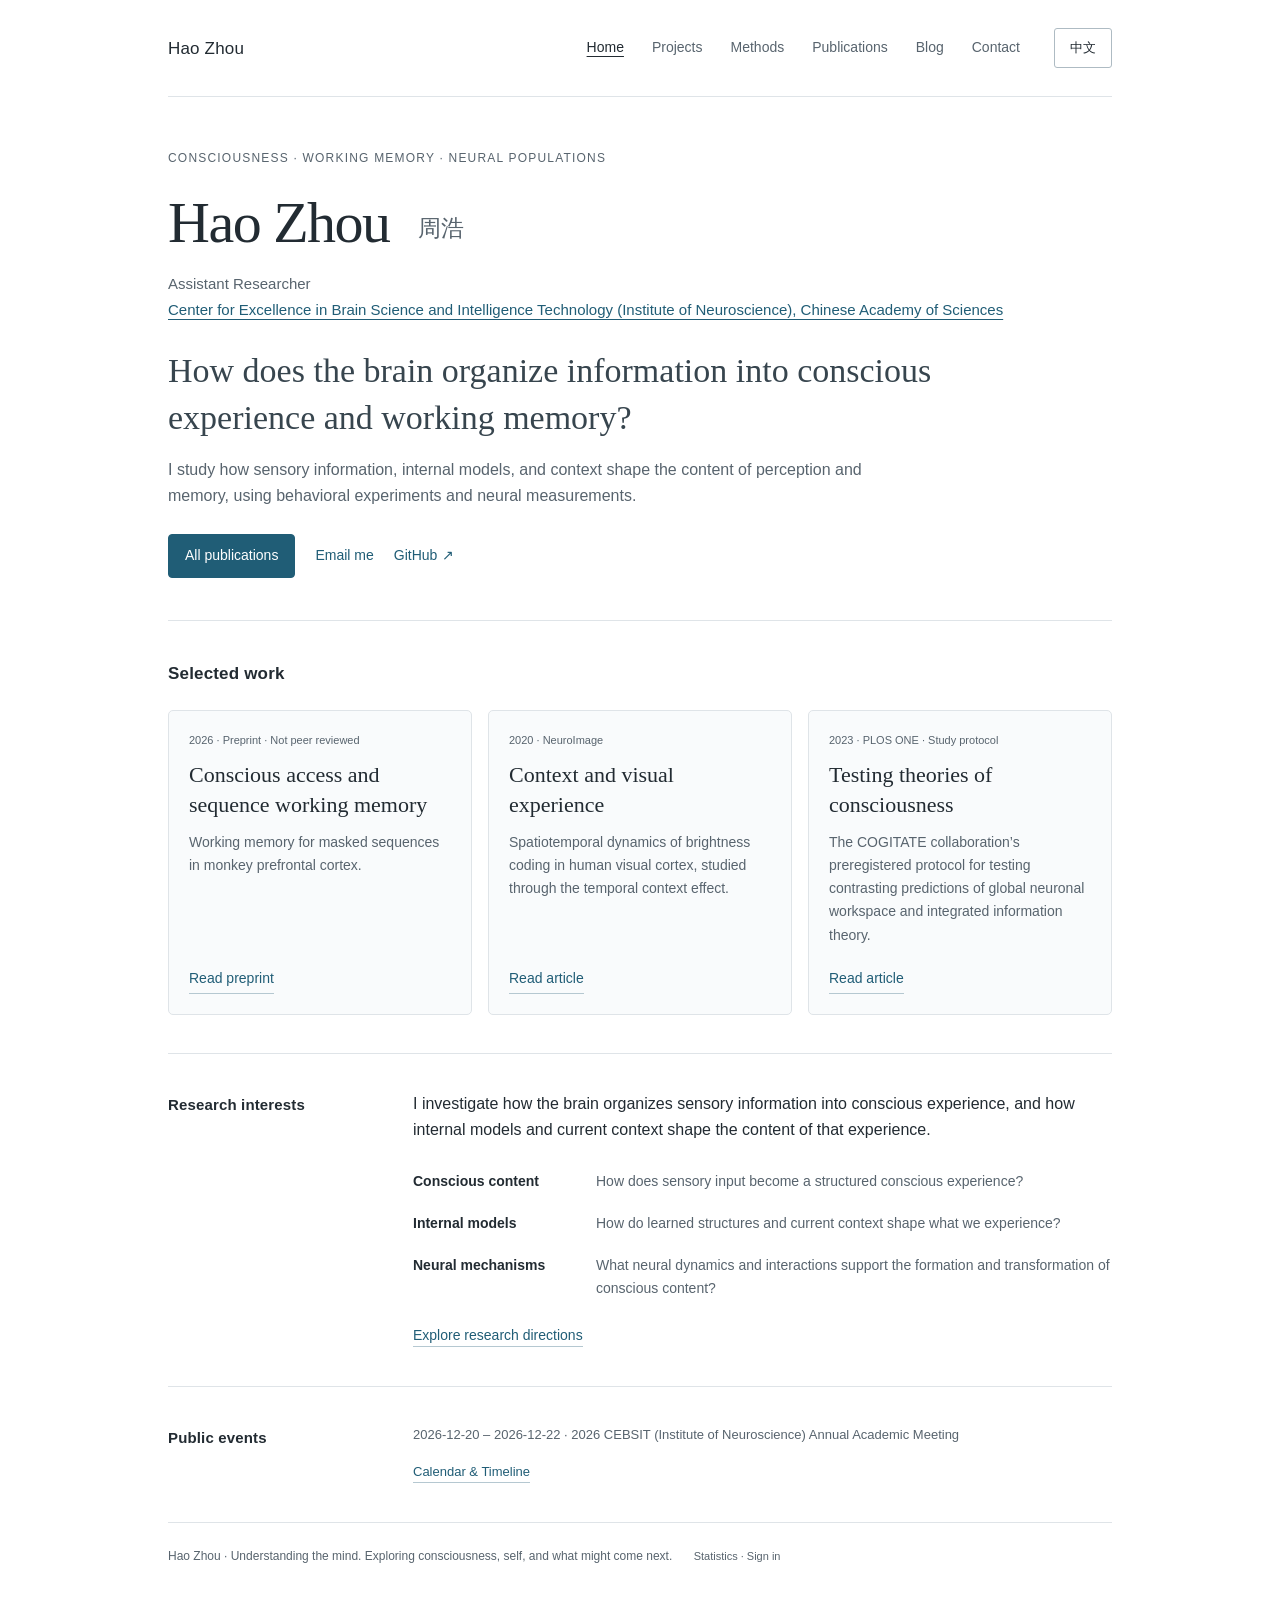
==== commit aa60fa81: "Publish approved research-first homepage with revised Chinese terminology" ====
--- a/index.html
+++ b/index.html
@@ -3,11 +3,16 @@
 <head>
 <meta charset="utf-8"><meta name="viewport" content="width=device-width, initial-scale=1">
 <title>Hao Zhou | Consciousness &amp; Working Memory</title>
-<meta name="description" content="Investigating how neural populations organize sensory information into structured representations.">
+<meta name="description" content="How does the brain organize information into conscious experience and working memory?">
 <meta name="color-scheme" content="light">
-<link rel="stylesheet" href="styles.css?v=20261017-topics">
-<script id="site-content" type="application/json">{"draft":false,"github":"https://github.com/mstrhao","en":{"pageTitle":"Hao Zhou | Consciousness & Working Memory","name":"Hao Zhou","otherName":"周浩","skip":"Skip to content","navResearch":"Research","navPublications":"Publications","navContact":"Contact","eyebrow":"Consciousness · Working memory · Neural populations","intro":"Investigating how neural populations organize sensory information into structured representations.","researchTitle":"Research interests","researchIntro":"I investigate how the brain organizes sensory information into conscious experience, and how internal models and current context shape the content of that experience.","area1":"Conscious content","question1":"How does sensory input become a structured conscious experience?","area2":"Internal models","question2":"How do learned structures and current context shape what we experience?","area3":"Neural mechanisms","question3":"What neural dynamics and interactions support the formation and transformation of conscious content?","publicationsTitle":"Selected publications","preprint":"Preprint · Not peer reviewed","paperLink":"Read preprint","contactTitle":"Contact & links","githubLabel":"GitHub profile","footer":"Hao Zhou · Understanding the mind. Exploring consciousness, self, and what might come next.","switchLabel":"切换为中文","switchText":"中文","articleLink":"Read article","notesTitle":"Notes & tools","position":"Assistant Researcher","affiliation":"Center for Excellence in Brain Science and Intelligence Technology (Institute of Neuroscience), Chinese Academy of Sciences","emailLabel":"Email","protocol":"Study protocol","allAuthors":"Show all 27 authors","navProjects":"Projects","navMethods":"Methods","projectsTitle":"Projects","projectsIntro":"Four questions organize my research directions in consciousness, perception, and working memory.","project1Title":"Formation and organization of content","project1Text":"How does sensory input combine with internal order, relations, and task structure to form organized content representations?","project2Title":"Neural dynamics and changes in consciousness","project2Text":"How do the temporal dynamics of neural activity relate to changes in perception, working memory, and conscious state? This direction aims to connect behavioral measurements with neural recordings to examine these relationships.","project3Title":"Content representations across scales","project3Text":"How does neural activity at different scales support the formation and organization of content? This direction aims to connect questions at population, cellular, and dendritic scales and explore relationships between levels of representation.","project4Title":"Causal tests and content-related behavior","project4Text":"Can changing content-related neural activity alter corresponding behavior? This direction aims to combine recording and intervention to test causal mechanisms of content organization.","methodsTitle":"Methods","methods1Title":"Psychophysics and behavior","methods1Text":"Perceptual judgments and sequence working-memory tasks connect stimulus manipulations with how information is accessed, organized, and maintained.","methods2Title":"Imaging and neural recording","methods2Text":"My research draws on human high-field MRI, MEG, and EEG; macaque electrophysiology and two-photon imaging; and human stereoelectroencephalography (sEEG) and single-unit recording.","methods3Title":"Planned collaborative extensions","methods3Text":"Collaborative directions plan to explore voltage imaging and macaque optogenetics to extend neural measurements and causal tests.","methods4Title":"Developing computational approaches","methods4Text":"Computational modeling is an area I am interested in developing further, using experimentally grounded questions to connect behavioral and neural data with explicit, testable predictions.","foundationTitle":"Foundations in published work","foundationText":"Past collaborative studies used brightness and visual-illusion paradigms, time-resolved neural measurements, and spatially and depth-resolved imaging, providing methodological foundations for current research. The published COGITATE study protocol, to which I contributed, proposed preregistered tests of competing theories and multimodal measurements.","navBlog":"Blog","blogTitle":"Blog","blogEmpty":"Articles will appear here as they are published.","navHome":"Home","officeLabel":"Office address","officeAddress":"Institute of Neuroscience (神经所系统楼), 320 Yueyang Road, Shanghai, China","analyticsLink":"Statistics · Sign in","pdfLink":"Download PDF","navEvents":"Calendar","eventsTitle":"Calendar & Timeline","eventsIntro":"Public events, discoveries, history, and milestones.","eventsEmpty":"No public entries yet.","eventsNoMatch":"No entries match these filters.","eventsList":"Timeline","eventsCalendar":"Month","eventsCategory":"Category","eventsAll":"All categories","eventsPublic":"Public events","eventsScience":"Science history","eventsSocial":"Social history","eventsMilestone":"Personal milestones","eventsSearch":"Search entries","eventsYear":"Year","eventsYearHint":"All years","eventsMonth":"Month","eventsReset":"Reset","eventsTimezone":"Times are shown in Asia/Shanghai (UTC+08:00).","eventsPrecision":"Entries dated only to a year or month appear in the timeline. Historical dates retain their original year.","eventsSource":"Source","eventsUntimed":"Date only","eventsPrevious":"Previous month","eventsNext":"Next month","backToBlog":"All posts","readPost":"Read article","recentEvents":"Upcoming events","recentNone":"None","blogSearch":"Search posts","blogSearchHint":"Search titles and article text","blogSearchEmpty":"No matching posts.","blogSearchClear":"Clear","topicsTitle":"Topics","topicPreparation":"Articles in preparation","topicReadingOrder":"Reading order","backToTopic":"Back to topic","nextInTopic":"Next article","blogTitle0":"Consciousness as a Whirlpool: What Kind of Process Is Experience?","blogSummary0":"A whirlpool is organized motion: it can be real without being an extra entity beyond the water. What can this analogy offer our understanding of consciousness, and what does it leave unanswered?","blog0Paragraph0":"A whirlpool is not an extra substance added to water. Water continually flows in and out, yet the whirlpool can persist as long as the organization of the flow is maintained. The same water, flowing differently, may no longer form a whirlpool. It is neither reducible to a particular drop nor something that exists independently of water. It is an organized motion that the water is undergoing.","blog0Paragraph1":"Applied to consciousness, this analogy suggests a hypothesis: experience is not something stored inside a neuron, nor an extra layer of existence added to neural activity. When neural activity is organized in a particular way and actually unfolds, that process itself is experience.","blog0Paragraph2":"But an analogy is not an explanation. We can describe precisely what kind of flow constitutes a whirlpool, yet we cannot describe with comparable precision what organization of neural activity constitutes the experience of red or of pain. Being organized is not enough: whirlpools, flames, and working machines are all organized, but that does not mean they are all conscious.","blog0Paragraph3":"A whirlpool points to a possible way of existing: a phenomenon can be real without being an additional entity. Could consciousness be like this? If so, exactly what kind of physical process constitutes conscious experience?","blog0References":"References","blogTitle1":"AI in Mathematics: From Solving Problems to Understanding Proofs","blogSummary1":"Arguments addressing frontier problems are being unpacked, simplified, and understood by mathematicians. This sharpens the purpose of mathematical training: understanding arguments, checking crucial steps, and judging what has actually been resolved.","blog1Paragraph0":"On October 19, 2026, Terence Tao published an exposition of the proof that Landau–Siegel zeros do not exist, discussing an earlier AI proof and mathematicians’ subsequent simplifications. This concerns a previously unresolved research problem, not a test question whose answer humans already knew. What was new on October 19 was an expert’s exposition and understanding, not the initial announcement of a breakthrough.","blog1Paragraph1":"The most interesting question is how contributions are attributed. Ben Green’s simplified version explicitly states that its mathematical arguments came from ChatGPT, prompted by him, while he wrote the text himself. Later versions bearing mathematicians’ names therefore cannot all be counted as re-proofs independent of AI.","blog1Paragraph2":"This goes beyond AI solving research-level exercises: arguments addressing frontier problems are being unpacked, simplified, and understood by professional mathematicians. Banks provided a detailed account on October 11, and Kerr published a simplification on October 15. Important limits remain: these are public preprints and expert discussions. I have not independently verified the entire proof or established the full human and computational costs. Nor does this amount to proving the Riemann hypothesis.","blog1Paragraph3":"My view is that, when thinking about how to train researchers, we can no longer reassure ourselves that AI merely repeats derivations. What needs more emphasis is the ability to understand and scrutinize AI’s crucial arguments, judge exactly what they resolve, and identify which premises remain unestablished. What we are seeing is a change in the division of research work, not the disappearance of the value of mathematical training.","blog1References":"Sources and related accounts","blog1Reference0Note":"An exposition of the proof, rather than the initial announcement of the breakthrough.","blog1Reference1Note":"The provenance statement distinguishes ChatGPT’s mathematical arguments from the author’s human-written text.","blog1Reference2Note":"A detailed account of the original proof, available as a public preprint.","blog1Reference3Note":"A simplification of the original proof, available as a public preprint.","blogTitle2":"How Do We “See” Our Own Thoughts?","blogSummary2":"Sometimes we suddenly recognize a connection between two things, realize that a judgment is wrong, or have a thought we cannot yet put into words.","blog2Paragraph0":"Sometimes we suddenly recognize a connection between two things, realize that a judgment is wrong, or have a thought we cannot yet put into words. None of these requires a mental picture. “Seeing” our thoughts may point to a more fundamental question: how does activity within a system become meaningful content that the subject experiences?","blog2Paragraph1":"I want to approach this through internal models. By a model, I mean a capacity to organize objects, events, and relations. Thinking “this happened before that,” for example, involves placing two events in a directed relation. The same information can have different meanings when organized by different internal models. My proposal is that the organization formed by the currently recruited model helps constitute the content we experience. Explaining this proposal requires specifying which information is linked, which roles its elements occupy, and how those relations are formed in neural activity.","blog2Paragraph2":"Once content has formed, does another inner “me” need to read it for experience to occur? That account invites a further question: how does the reader experience anything? I would first examine how far the organization and unfolding of content can take the explanation. A substantive question remains: what distinguishes a system using a relation in a computation from a subject experiencing that relation? Calling an internal state “experienceable” does not answer it.","blog2Paragraph3":"We can make the questions more concrete. How does changing a model’s relational structure change experienced content? Which changes in its operation would leave relevant information available without that information being experienced? Answering requires comparing judgments about content, behavior, and neural activity, while distinguishing changes in content from changes in how an answer is produced. Perhaps “seeing a thought” is less about finding a pair of eyes inside the brain than understanding the organization and activity that constitute a particular thought and its experience.","blog2References":"References","blog2Reference0Note":"Neural population activity and recurrent-network modeling explain how context changes information selection and integration; the study concerns choice computations rather than a direct test of conscious experience.","blog2Reference1Note":"Comparing the brief maintenance of information reported as seen or unseen provides an experimental approach to distinguishing information availability from experienced content; visibility was assessed through participants’ reports.","blogTitle3":"Does Finding a Representation Explain Consciousness?","blogSummary3":"If we can decode what someone is thinking from their neural activity, have we found the mechanism that makes the thought conscious? I think there is still a gap.","blog3Paragraph0":"If we can decode what someone is thinking from their neural activity, have we found the mechanism that makes the thought conscious? I think there is still a gap. Identifying which activity corresponds to which content differs from explaining how that content forms, persists, and changes. Treating a pattern at one moment as the answer may leave out the process through which the content arises.","blog3Paragraph1":"A thought can remain relatively stable for several seconds without the neural activity supporting it standing still. In a working-memory study, Murray and colleagues found that stable population coding could coexist with substantial neural dynamics. This raises a question for me: which part of the process does a stable representation capture? What does it preserve, and which changes fall outside that description?","blog3Paragraph2":"Imagine two processes from which we ultimately decode the same content, despite different paths to its formation. Matching decoding results do not establish identical states of the whole system, or identical experiences. Could the recruitment of an internal model and the unfolding formation of relations also be constitutive of experience? Examining only the pattern that remains may not settle the question.","blog3Paragraph3":"Replacing “representation” with “dynamics” does not itself provide an explanation. We need to specify which changes to a process prevent content from forming, disrupt its maintenance, or transform it into something else. Memory can participate in these processes, but retaining information does not by itself explain a subject’s present experience and thought. I would rather investigate consciousness through the unfolding formation of content than look only for its counterpart at a particular instant.","blog3References":"References","blog3Reference0Note":"Stable population coding can coexist with changing neural activity; this study investigates working-memory coding rather than directly testing conscious experience.","blog3Reference1Note":"Dynamic coding offers an account of how context organizes subsequent processing, illustrating an approach that examines a process rather than a single moment.","blogTitle4":"Does Reporting “Unseen” Imply Unconscious Working Memory?","blogSummary4":"A reliable result does not imply a unique explanation. The inference from an “unseen” report to unconscious content during a delay still needs testing.","blog4Paragraph0":"I remain skeptical of the interpretation of “unconscious working memory.” Studies by Trübutschek, Dehaene, and colleagues found that the locations of stimuli reported as unseen could still be reported above chance several seconds later; even two locations and their temporal order left usable information (2017; 2019). A recent multisite replication again shows that this behavioral phenomenon deserves serious attention. But a reliable result does not imply a unique explanation. King and Dehaene (2014) showed that subjective visibility and objective discrimination can draw on the same internal evidence yet produce different answers through different categorization and decision boundaries. My further interpretation is that the two tasks depend on different but coupled internal models: they do not merely read out content, but help organize what is selected, maintained, and used. One report of “unseen” therefore cannot, without further testing, directly establish that the content maintained for another task is unconscious. The 2017 study did use MEG to test the explanation of consciously maintaining a guess, but whether those neural indicators cover different forms of conscious representation remains a crucial premise. Notably, the same team’s 2019 mental-rotation study found representational reactivation and consciousness-related signals during manipulation, leading the authors to emphasize the limits of unconscious processing. What needs explaining is not simply how someone could perform correctly without seeing, but what content subsequently formed and was maintained, and on what grounds that process is judged unconscious. Until these explanations are clarified, moving directly from delayed-judgment ability to “unconscious working memory” still makes an inferential leap.","blog4References":"References","blogTitle5":"Does Changing Visual Experience Reveal What Constitutes It?","blogSummary5":"IT optogenetic stimulation offers causal clues about visual changes, but a factor that changes experience need not be the mechanism that constitutes it.","blog5Paragraph0":"The 2024 Perceptography study proposed an interesting reverse search: train monkeys to judge whether optogenetic stimulation of inferior temporal cortex (IT) occurred, then seek image changes that prompt a “stimulation present” response even without stimulation. This is somewhat like looking for a needle in a haystack, but behavioral feedback gives the search direction and constrains the visual changes induced by stimulation. Yet finding images that are behaviorally confusable does not amount to fully reconstructing the monkey’s experience: different perceptual cues or judgment strategies can produce the same choice. I am more concerned with another possibility: stimulating IT may simply change the sensory evidence supplied by a relatively high-level visual area, while remaining a precursor to conscious processing. Even if the eventual experience changes, that does not establish that the stimulated activity itself constitutes experience. IT may, of course, participate in the recurrent organization that constitutes experience, but these possibilities need to be distinguished rather than inferred directly from an area’s hierarchical level. A more valuable next test is whether changing specific feedback or coupling relations, while content components remain present, produces predicted changes in their assignment, relations, or continuity. We need to move gradually from “stimulation affected experience” to “which organizational relations contribute to constituting experience.” The bridge between causal influence and experiential constitution cannot be skipped.","blog5References":"Original study","blogTitle6":"What Units Does the Brain Use to Organize Information?","blogSummary6":"Understanding the brain means not only identifying the algorithms it executes, but also asking: what units does it operate on? The basic physical units need not be the basic cognitive units.","blog6References":"References","blog6Paragraph0":"Understanding the brain means not only identifying the algorithms it executes, but also asking: what units does it operate on? The basic physical units need not be the basic cognitive units.","blog6Paragraph1":"Lin Chen’s “global-first” view reminds us that an object need not be assembled feature by feature from local properties such as color and shape. Instead, the object’s overall organization may first determine what those properties belong to. Through chunking, Chen emphasizes that the units of cognitive processing can be organized wholes rather than isolated items. A recent commentary further points out that such organization can improve retention of the whole, but may also come at the cost of precision for individual items.","blog6Paragraph2":"Liping Wang’s team’s research on sequence working memory brings the relationship between content and structure into measurable neural representations: ABC and CBA contain the same items, but the items play different roles in the sequence. How this content is maintained in ordinal-position-related subspaces, placed into the appropriate positions according to rules, and rearranged can all become concrete experimental questions. These findings do not directly establish “global-first” processing, but they offer an opportunity to test how wholes and components constrain one another.","blog6Paragraph3":"Following this line, I want to ask a further question: does learning not only change answers, but also gradually form reusable cognitive units, relational roles, and rules of operation? This remains an idea to be tested. Yet it moves the question beyond a general discussion of whether the brain is like a computer, toward how the brain forms content and structures that it can operate on.","blog6Reference0Note":"Lin Chen’s 2025 preprint.","blog6Reference1Note":"A commentary on chunking, not a new experiment by the commentary authors.","blog6Reference2Note":"Representational geometry of sequence working memory.","blog6Reference3Note":"Flexible control of sequence working memory.","blog6Reference4Note":"Mental operations on sequences.","blogTitle7":"From Neural Activity to Conscious Experience: How Can We Build the Bridge?","blogSummary7":"If experience is an organized physical process, consciousness research needs to explain why that organization corresponds to particular contents, relations, and temporal structures.","blog7Paragraph0":"If experience is an organized physical process, consciousness research needs to explain why that organization corresponds to particular contents, relations, and temporal structures.","blog7Paragraph1":"For example, seeing “a red circle and a blue square” and seeing “a blue circle and a red square” involve the same colors and shapes, yet the experiences differ because the assignment of colors has changed. Merely finding that the brain encodes red, blue, circles, and squares does not explain how these components form the objects before us. Suppose that interactions between certain neural populations determine this assignment. A model should then predict in advance: while color and shape information remains intact, changing which relation would make the red originally belonging to the circle be experienced as belonging to the square? Would restoring that relation restore the original assignment?","blog7Paragraph2":"The same model of organization should also explain which properties of experience remain unchanged and which change when the input, task rules, or source of content changes. This is a route that remains to be tested. It may not eliminate the entire explanatory gap at once, but it can make a theory take on specific explanatory responsibilities: which organizational relations correspond to which experiential structures, and how experience should change when organization changes in a particular way. Moving from “activity correlates with experience” toward such causal correspondences is how we can build the bridge, section by section.","blogTitle8":"From Local Interactions to Global Order","blogSummary8":"How do local information and actions give rise to global order? How do different roles coordinate, and why do they sometimes constrain one another or even cause the whole system to spiral out of control?","blog8Paragraph0":"In studying cognition and consciousness, I have become increasingly interested in a question: a system’s capabilities depend not only on what it is made of, but also on how its components interact. As we shift our attention from nervous systems to artificial intelligence, then to families, organizations, societies and nations, and to global issues, similar questions arise: how do local information and actions give rise to global order? How do different roles coordinate, and why do they sometimes constrain one another or even cause the whole system to spiral out of control?","blog8Paragraph1":"This topic aims to explore connections between these principles of organization across different scales. How a family adjusts its division of responsibilities, or how an organization develops a shared direction, conveys information, and corrects errors: these everyday questions may also help us rethink learning, collaboration, and adaptation. The aim is not to explain everything with a single theory, but to start with concrete questions and compare which relations and mechanisms can illuminate one another, and which differences must not be erased by analogy. We are interested not only in what capabilities the whole possesses, but in how those capabilities arise through interaction, and how they are maintained and changed.","blogTitle9":"Why Do Our Feelings Change Before the Situation Does?","blogSummary9":"The same difficult situation can feel suffocating when we think about it alone, yet after talking with someone we trust, it may seem possible to face it again. The situation is still there, the deadline has not moved, and the difficulty has not disappeared on its own. Why have our feelings changed first?","blog9Paragraph0":"The same difficult situation can feel suffocating when we think about it alone, yet after talking with someone we trust, it may seem possible to face it again. The situation is still there, the deadline has not moved, and the difficulty has not disappeared on its own. Why have our feelings changed first?","blog9Paragraph1":"Perhaps what we experience is never just the situation itself, but also its relationship to us: what it means to me, whether I can cope, whether I have to bear it alone, and whether other possibilities remain. Saying “I’ll think it through with you” does not solve the problem, but it may change something important: this is no longer mine alone to face.","blog9Paragraph2":"So “the situation hasn’t changed” does not mean that nothing has changed. Someone’s willingness to listen and help is itself a change in our circumstances. A problem that felt like a wall may begin to offer somewhere to start.","blog9Paragraph3":"Some experiments make this change concrete. When facing the threat of electric shock, holding a partner’s hand can reduce some threat-related brain responses; when viewing negative images, reinterpreting the situations they depict can also reduce subjective negative feelings. The threat or image remains, but its relationship to the person, and the way it is understood, has changed. Coan et al., 2006; Ochsner et al., 2002","blog9Paragraph4":"This invites a further question: might emotion be more than a layer of feeling added after cognition, participating instead in how the world before us is organized? When we are tense, our attention keeps returning to what might go wrong; when we feel supported, options we could not previously see may come back into view. How we understand our circumstances affects emotion; emotion in turn changes which information becomes important and which actions seem possible. Bodily fatigue, tension, and relaxation also participate in this process.","blog9Paragraph5":"This reminds me of the “motivational engine and content network” discussed earlier. Emotion may change both the motivation for action and the content toward which that motivation is directed: not just whether we have the energy to continue, but why we continue and where we go next.","blog9Paragraph6":"What is truly worth studying is how this transformation happens: how does a new interpretation or an interpersonal connection change attention, bodily states, and choices of action, and how does this give the same situation a different meaning? The problem has not yet been solved, but our relationship to it has already begun to change.","blog9Paragraph3Prose":"Some experiments make this change concrete. When facing the threat of electric shock, holding a partner’s hand can reduce some threat-related brain responses; when viewing negative images, reinterpreting the situations they depict can also reduce subjective negative feelings. The threat or image remains, but its relationship to the person, and the way it is understood, has changed. ","blog9Coan":"Coan et al., 2006","blog9Ochsner":"Ochsner et al., 2002","blog9ReferenceSeparator":"; ","blog9FigureCaption":"The problem remains; the supportive relationship and the visible next step have changed","blog9FigureNote":"Conceptual illustration, not an empirical diagram of neural mechanisms","blogTitle10":"The Subjective World Is More Than a Sensory Picture","blogSummary10":"When we talk about consciousness, it is easy to think of the scene before our eyes: a face, a patch of red, a moving object. But far more than these appears in our subjective world.","blog10Paragraph0":"When we talk about consciousness, it is easy to think of the scene before our eyes: a face, a patch of red, a moving object. But far more than these appears in our subjective world.","blog10Paragraph1":"The same face is different when we see it before us and when we recall it in our mind, and different when it is familiar and when it is unfamiliar. Whether he is looking at me or at someone else also changes the experience. We experience not only facial features and contours, but also where this face comes from, whom it is connected to, and what it means to us. These relations do not have to be put into a sentence before they can become part of experience.","blog10Paragraph2":"The subjective world also contains bodily discomfort and comfort, emotional ups and downs, memories and imagination, thoughts not yet spoken, and actions we want to take but hesitate over. “I remember something he said to me yesterday, feel hurt, want to explain, but then stop.” Such an experience is difficult to reduce to a sensory picture. Time, source, subject, emotion, and intention together organize its content.","blog10Paragraph3":"This also changes the questions we ask when studying consciousness. Besides asking how the brain represents faces, colors, and locations, we can ask: how does the same content become something currently seen rather than remembered, the first item rather than the second, or something related to me rather than to someone else? After finding the neural representation of content, we still need to understand how these relations help shape experience.","blog10Paragraph4":"The internal model of consciousness we hope to find is therefore not merely a set of models depicting the external world. It must also explain how the external world, the body, memory, and action are organized into a subjective world that is being experienced. This includes both “what is there” and “how these things are related, and what their relationship is to me.”","blogTitle11":"Higher Cognition: Making Complex Relations Manageable","blogSummary11":"One core capacity of higher cognition may be organizing complex dependencies across time and situations into structures that can be used with limited resources.","blog11FigureCaption":"Conceptual illustration: short stick → long stick → food. The value of the current action comes from its connection to later steps; this comic does not depict a specific experimental result.","blog11Paragraph0":"We often describe intelligence in terms of “remembering more, remembering longer, and seeing further.” But how do these abilities connect?","blog11Paragraph1":"I would like to propose a hypothesis: one core capacity of higher cognition is to organize complex dependencies across time and situations into structures that can be understood, reasoned through, and used with limited resources.","blog11Paragraph2":"Imagine a monkey that must first use a short stick to reach a long stick, and then use the long stick to obtain food. The short stick in front of it has value because it is connected to a next step that has not yet been completed. Solving the problem requires linking the current action, intermediate conditions, and final goal.","blog11Paragraph3":"Memory makes such connections possible. Remembering a little longer allows past information to inform present judgments; remembering a little more brings more objects into comparison. Our perspective, in turn, determines which relationships enter consideration. Here, perspective means not only how far we can physically see, but also how far we can mentally reach: conditions that are not before our eyes, possibilities that have not yet occurred, and the consequences of different choices.","blog11Paragraph4":"Yet the more we take into account, the greater the processing burden may become. Objects also constrain one another: completing one thing may require another to happen first, and one choice may close off other paths. Complexity arises not only from quantity, but also from how these dependencies are organized.","blog11Paragraph5":"This is where abstraction, chunking, and breaking problems down acquire a shared significance. Organizing a sequence of actions into a subgoal, bringing multiple details together under a rule, or temporarily setting aside differences that are irrelevant to the present task can all spare a system from processing every piece of information from scratch each time.","blog11Paragraph6":"The key to this kind of “compression” is what gets preserved. For the goal of obtaining food, how the tools work in sequence matters, whereas some details of their surfaces may not. A good representation makes critical dependencies easier to use; an inappropriate simplification may discard precisely the conditions that determine success or failure.","blog11Paragraph7":"Improved cognition may therefore involve two complementary directions: taking relationships across longer periods and broader situations into account, while finding more effective ways to organize them so that they remain manageable within limited memory and computational resources.","blog11Paragraph8":"Following this hypothesis, we can ask a further question: when facing a new problem, can a system identify the crucial relationships, organize them, and reorganize them when conditions change?","blog11Paragraph9":"This may offer one clue to understanding higher cognition: being able both to accommodate complexity and to find structures for dealing with it.","blog12Language":"English translation","blogTitle12":"How Do Machines Know Themselves?","blogSummary12":"Whether a system can access and use its own internal states, and whether that access is accompanied by experience, are two different questions.","blog12Paragraph0":"When an artificial intelligence says “I am thinking,” is it describing its actual state, or simply generating an appropriate response? This question can easily lead us to two extremes: we may be persuaded by fluent self-descriptions, or we may assume that nothing lies behind those words simply because the speaker is a machine. Perhaps we can begin by separating two questions: whether a system can access and use its own internal states, and whether that access is accompanied by experience.","blog12Paragraph1":"Recent research has begun to make the first question more concrete. Researchers have tried directly altering the internal activity of language models and then observing whether the models can detect those changes. Other work has found that certain internal representations can be both reported and modulated, and can contribute to reasoning across different tasks. These experiments go beyond simply asking a machine, “Are you conscious?” We are beginning to intervene in systems and trace the relationship between their self-reports and internal processes. What can be established so far, however, is information access and functional roles under specific conditions, not that machines already have subjective experience.","blog12Paragraph2":"What interests me is whether a system that interacts continuously with its environment will gradually form internal models of the world and of itself. It needs to distinguish changes caused by the outside world from those caused by its own actions, and may also need to estimate what it knows and does not know. Such structures might help a system exhibit more stable self-monitoring and autonomous behavior. But even if all these functions are present, we still do not know whether there is something it feels like to be that system. Findings from the human brain can offer clues for research on machines, but they cannot automatically establish that similar computations in a different substrate will produce the same experience.","blog12Paragraph3":"This is also one of the hardest issues in current debates about machine consciousness and model welfare. Some worry that including “I may have feelings” in training will make models’ self-reports more compelling, while making it harder to judge what those reports actually show. Others argue that, under uncertainty, we should seriously investigate whether models might have interests that deserve consideration. Both concerns are worth examining. Rather than rushing to label machines “conscious” or “unconscious,” I want to know: what kinds of internal structures, interactions, and intervention results would genuinely change our judgment about this question?","blog12References":"References","blog12Reference0Label":"Introspection in language models","blog12Reference0Note":": Tests whether models can detect changes to their internal states, while also showing the limits of self-description.","blog12Reference1Label":"A global workspace in language models","blog12Reference1Note":": Studies internal representations that can be reported, modulated, and used in reasoning; this does not establish subjective experience.","blog12Reference2Label":"Suleyman: A warning about model welfare","blog12Reference2Note":": Two different sets of concerns and positions.","blog12Reference2RelatedLabel":"Anthropic: Exploring model welfare"},"zh":{"pageTitle":"周浩 | 意识与工作记忆","name":"周浩","otherName":"Hao Zhou","skip":"跳至正文","navResearch":"研究","navPublications":"论文","navContact":"联系","eyebrow":"意识 · 工作记忆 · 神经群体","intro":"探索神经群体如何将感觉信息组织为具有结构的表征。","researchTitle":"研究兴趣","researchIntro":"我研究大脑如何将感觉信息组织为意识体验，以及内部模型与当前情境如何塑造体验的内容。","area1":"意识内容","question1":"感觉输入如何形成有组织的意识体验？","area2":"内部模型","question2":"习得的内部结构与当前情境如何塑造我们体验到的内容？","area3":"神经机制","question3":"哪些神经动态与相互作用支持意识内容的形成和转换？","publicationsTitle":"代表论文","preprint":"预印本 · 未经同行评审","paperLink":"阅读预印本","contactTitle":"联系与链接","githubLabel":"GitHub 主页","footer":"周浩 · 理解心智，探索意识、自我，以及此后的可能。","switchLabel":"Switch to English","switchText":"EN","articleLink":"阅读论文","notesTitle":"随笔与工具","position":"助理研究员","affiliation":"中国科学院脑科学与智能技术卓越创新中心（神经科学研究所）","emailLabel":"电子邮箱","protocol":"研究方案","allAuthors":"查看全部 27 位作者","navProjects":"方向","navMethods":"方法","projectsTitle":"研究方向","projectsIntro":"围绕意识、知觉与工作记忆，以下四个问题组织了我的研究方向。","project1Title":"内容的形成与组织","project1Text":"感觉输入如何与内部序位、关系和任务结构结合，形成有组织的内容表征？","project2Title":"神经动态与意识变化","project2Text":"神经活动的时间动态如何与知觉、工作记忆及意识状态的变化相关？研究旨在结合行为测量与神经记录，考察这些变化之间的联系。","project3Title":"跨尺度的内容表征","project3Text":"不同尺度的神经活动如何支持内容形成与组织？这一方向旨在连接神经群体、细胞与树突尺度的研究问题，探索不同层级的表征关系。","project4Title":"因果检验与内容相关行为","project4Text":"改变内容相关神经活动能否改变对应行为？这一方向旨在结合记录与干预，检验内容组织的因果机制。","methodsTitle":"研究方法","methods1Title":"心理物理与行为任务","methods1Text":"通过知觉判断与序列工作记忆任务，将刺激操控与信息的通达、组织和保持联系起来。","methods2Title":"脑成像与神经记录","methods2Text":"研究方法包括人类高场磁共振、脑磁图（MEG）与脑电（EEG），猕猴电生理与双光子成像，以及人类立体定向脑电（sEEG）和单细胞记录。","methods3Title":"计划中的合作技术拓展","methods3Text":"合作方向计划探索电压成像与猕猴光遗传技术，拓展神经活动测量与因果检验。","methods4Title":"逐步发展计算方法","methods4Text":"计算建模是我感兴趣、希望进一步发展的方向：从实验驱动的问题出发，将行为和神经数据与明确、可检验的预测连接起来。","foundationTitle":"既往发表研究的方法基础","foundationText":"既往合作研究采用了亮度与视觉错觉范式、时间分辨的神经测量、空间与深度分辨成像，为当前研究提供方法基础。参与的 COGITATE 已发表研究方案提出了预注册的竞争理论检验与跨模态测量计划。","navBlog":"随笔","blogTitle":"思考与随笔","blogEmpty":"这里将陆续发布研究思考与方法笔记。","navHome":"首页","officeLabel":"办公地址","officeAddress":"上海市岳阳路320号神经所系统楼","analyticsLink":"访问统计 · 登录","pdfLink":"下载 PDF","navEvents":"日历","eventsTitle":"日历与时间线","eventsIntro":"公开日程、科学发现、历史事件与个人里程碑。","eventsEmpty":"暂无公开条目。","eventsNoMatch":"没有符合筛选条件的条目。","eventsList":"时间线","eventsCalendar":"月历","eventsCategory":"类别","eventsAll":"所有类别","eventsPublic":"公开日程","eventsScience":"科学史","eventsSocial":"社会历史","eventsMilestone":"个人里程碑","eventsSearch":"搜索条目","eventsYear":"年份","eventsYearHint":"所有年份","eventsMonth":"月份","eventsReset":"重置","eventsTimezone":"具体时间以北京时间 Asia/Shanghai（UTC+08:00）显示。","eventsPrecision":"仅标注年份或月份的条目显示在时间线中；历史事件保留原始年份。","eventsSource":"来源","eventsUntimed":"仅日期","eventsPrevious":"上个月","eventsNext":"下个月","backToBlog":"全部随笔","readPost":"阅读全文","recentEvents":"近期事件","recentNone":"无","blogSearch":"搜索随笔","blogSearchHint":"搜索标题与正文","blogSearchEmpty":"没有匹配的文章。","blogSearchClear":"清空","topicsTitle":"专题","topicPreparation":"筹备中","topicReadingOrder":"阅读顺序","backToTopic":"返回专题","nextInTopic":"下一篇","blogTitle0":"意识如漩涡：体验是一种怎样的过程？","blogSummary0":"漩涡是一种有组织的运动，不必是水之外的额外实体，也能是真实的现象。这个类比能为理解意识提供什么，又留下了什么问题？","blog0Paragraph0":"漩涡不是水之外额外添加的一种物质。水不断流入、流出，只要流动的组织方式得以维持，漩涡就可以持续存在；同样一批水，换一种流动方式，漩涡也可能消失。它既不能归结为某一滴水，也不脱离水而独立存在，而是水正在进行的一种有组织的运动。","blog0Paragraph1":"把这个类比用于意识，可以提出一种假说：体验不是装在某个神经元里的东西，也不是神经活动之外额外添加的一层存在。当某种神经活动以特定方式组织起来并实际运行时，这个过程本身，就是体验。","blog0Paragraph2":"但类比并不等于解释。我们能够明确描述什么样的流动构成漩涡，却还不能同样明确地说明，什么样的神经活动组织构成红色体验或疼痛体验。仅仅“有组织”还不够：漩涡、火焰和机器运转都有组织，这并不意味着它们都有意识。","blog0Paragraph3":"漩涡提示的是一种可能的存在方式：不必是一种额外的实体，也可以是真实的现象。意识是否也是如此？如果是，究竟哪一种物理过程构成意识体验？","blog0References":"参考文献","blogTitle1":"AI做数学：从解题到理解，研究分工正在改变","blogSummary1":"前沿问题的论证正在被专业数学家展开、简化和理解。这让数学训练的重点变得更清楚：理解论证、审查关键步骤，并判断它究竟解决了什么。","blog1Paragraph0":"2026年10月19日，陶哲轩发表了“Landau–Siegel零点不存在”的证明讲解，梳理此前的AI证明及数学家后续的简化。这涉及原本未解决的研究问题，而不是人类已知答案的测试题。10月19日新增的是专家的理解与梳理，并非当天才宣布突破。","blog1Paragraph1":"最有意思的是贡献如何分配。Ben Green的简化版本明确说明，数学论证来自他提示下的ChatGPT，文字则由他本人撰写。因此，不能把后续数学家署名的版本都算成“独立于AI的重新证明”。","blog1Paragraph2":"这比“AI能做研究级习题”更进一步：针对前沿问题的论证，正在被专业数学家展开、简化和理解。Banks于10月11日给出了详细论述，Kerr于10月15日发表了简化版本。但仍须留住边界：目前这些是公开预印本和专家论述，我没有独立验证整个证明，也未核实完整的人力、算力成本；更不能说它证明了黎曼猜想。","blog1Paragraph3":"我的判断是，在人才培养的问题上，确实不能再用“AI只做重复推导”来安慰自己。更需要训练的是：能否理解并审查AI给出的关键论证，判断它到底解决了什么，以及哪些前提仍未成立。这里看到的是研究分工正在变化，而不是数学训练已经失去价值。","blog1References":"原文与相关论述","blog1Reference0Note":"证明讲解与梳理；并非突破的首次宣布。","blog1Reference1Note":"贡献说明区分了ChatGPT生成的数学论证与作者本人撰写的文字。","blog1Reference2Note":"对原证明的详细论述，公开预印本。","blog1Reference3Note":"对原证明的简化，公开预印本。","blogTitle2":"我们如何“看见”自己内心的想法？","blogSummary2":"我们有时会突然觉得两个事情有关，意识到一个判断不对，或者冒出一个还没找到语言表达的念头。","blog2Paragraph0":"我们有时会突然觉得两个事情有关，意识到一个判断不对，或者冒出一个还没找到语言表达的念头。这些想法不一定带着图像。“看见”内心的想法，指向的也许是一个更基本的问题：系统内部的活动，怎样成为对主体而言有意义、能够被体验到的内容？","blog2Paragraph1":"我想结合内部模型来理解这个问题。这里的模型，是系统组织对象、事件和关系的能力。例如，想到“这件事发生在那件事之前”，需要把两个事件放进一个有方向的关系。同样的信息，被不同的内部模型组织起来，就可以具有不同含义。我的想法是，当前调用的模型所形成的组织，本身就参与构成我们体验到的内容。要解释这个主张，需要说明哪些信息被联系起来、分别处在什么角色，以及这种关系怎样在神经活动中形成。","blog2Paragraph2":"那么，内容形成以后，还需要另一个内在的“我”去读取它，才成为体验吗？这种说法容易让我们继续追问：那个读取者又怎样体验？我更愿意先考察，内容的组织与运行本身能解释到什么程度。这里仍有一个实质问题：系统能够利用某种关系完成计算，与主体体验到这个关系之间，究竟有什么区别？给内部状态贴上“可体验”的标签，并没有回答它。","blog2Paragraph3":"因此，我想问得更具体一些：改变模型中的关系结构，体验到的内容会怎样变化？哪些运行方式的改变，会使有关信息仍然保留，却不再被体验到？要回答这些问题，需要把内容判断、行为表现和神经活动放在一起比较，区分内容改变与回答方式改变。“看见想法”也许不是在脑内寻找一双眼睛，而是理解什么样的组织与运行，构成了这个具体的想法及其体验。","blog2References":"参考文献","blog2Reference0Note":"这项研究结合神经群体活动与循环网络，解释情境如何改变信息的选择和整合；它研究的是选择计算，而非直接检验意识体验。","blog2Reference1Note":"比较被报告为看见与未看见的刺激信息如何短暂保留，为区分“信息存在”与“内容被体验”提供实验入口，其中看见与否依据被试报告。","blogTitle3":"找到意识的表征，就解释了意识吗？","blogSummary3":"如果从一段神经活动中能够解码出一个人正在想什么，我们是不是就找到了这个想法成为意识的机制？我觉得这里还有一段距离。","blog3Paragraph0":"如果从一段神经活动中能够解码出一个人正在想什么，我们是不是就找到了这个想法成为意识的机制？我觉得这里还有一段距离。识别什么活动对应什么内容，与解释内容怎样产生、维持和转换，是不同的问题。把某个时刻的活动模式当成答案，可能会遗漏使这个内容发生的过程。","blog3Paragraph1":"一个想法可以在几秒内保持相对稳定，支撑它的神经活动却不必静止。Murray等人的研究表明，在工作记忆任务中，稳定的群体编码可以与明显变化的神经活动共存。这让我关心的是：我们找到的稳定表征，究竟描述了过程中的哪一部分？它保留了什么，又把哪些变化留在了分析之外？","blog3Paragraph2":"可以设想，两种过程最终都让我们解码出相同内容，但它们形成这一内容的路径不同。相同的解码结果，并不意味着系统的完整状态相同，也不能据此认定体验相同。我想问，内部模型如何被调用、关系如何逐步形成，是否也是构成体验的一部分？只观察最后留下的模式，可能不足以回答。","blog3Paragraph3":"当然，把解释从“表征”换成“动态”，也没有自动解决问题。我们需要说明，改变哪一段过程，会使内容无法形成、难以维持，或转变为另一种内容。记忆可以参与其中，但把信息保存下来，还不足以解释一个主体怎样在当下体验和思考。我更愿意沿着内容发生的过程去研究意识，而不只在某个时刻寻找它的对应物。","blog3References":"参考文献","blog3Reference0Note":"稳定的群体编码与变化的神经活动可以共存；这项工作研究工作记忆编码，并未直接检验意识体验。","blog3Reference1Note":"从动态编码理解情境如何组织后续加工，为研究过程而非单个时刻提供一个实例。","blogTitle4":"报告“未见”，就意味着无意识工作记忆吗？","blogSummary4":"结果可靠，不等于解释唯一。从报告“未见”到延迟期内容没有意识，中间的推断仍需检验。","blog4Paragraph0":"我始终对“无意识工作记忆”的解释持怀疑态度。Trübutschek、Dehaene 等人的研究发现，报告未见的刺激，其位置在数秒后仍可被高于机会水平地报告，甚至两个位置及其先后顺序也能留下可利用的信息（2017；2019）。近期多中心复现再次说明，这种行为现象值得认真对待。但结果可靠，不等于解释唯一。King 与 Dehaene（2014）指出，主观可见性与客观辨别可以基于同一内部证据，通过不同的分类和决策边界产生不同答案。我的进一步理解是，两项任务依赖不同但耦合的内部模型：它们不仅读出内容，也参与组织需要被选择、保持和使用的内容。因此，不能未经检验，就用一种报告的“未见”，直接判定另一种任务所保持的内容没有意识。2017 年研究确实用 MEG 检验了“有意识地保持猜测”的解释，但相关神经指标能否覆盖不同形式的有意识表征，仍是关键前提。值得注意的是，同一团队 2019 年的心理旋转研究发现，操作阶段出现表征再激活和意识相关信号，作者据此强调了无意识加工的边界。真正需要解释的，不只是“没看见却做对了”，而是此后究竟形成并保持了什么内容，以及凭什么判断这个过程没有意识。这些解释没有讲清楚，从延迟判断能力直接跳到“无意识工作记忆”，就仍然跨了一步。","blog4References":"参考文献","blogTitle5":"改变视觉体验，就找到了构成体验的机制吗？","blogSummary5":"IT 光刺激为视觉变化提供了因果线索，但改变体验的因素，不一定就是构成体验的机制。","blog5Paragraph0":"2024 年的 Perceptography 研究提出了一种有意思的反向搜索：训练猴子判断是否发生下颞叶皮层（IT）光刺激，再寻找哪些图像变化会让它在没有刺激时也作出“有刺激”的判断。这有点大海捞针，但行为反馈给搜索提供了方向，也为刺激诱发的视觉变化增加了约束。不过，找到行为上容易混淆的图像，并不等于完整还原了猴子的体验，不同知觉线索或判断策略也可能产生同一种选择。我更关心另一层问题：刺激 IT 可能只是改变了一个相对高级视觉脑区提供的感觉证据，仍然属于意识加工的前置过程。即使最终体验改变了，也不能据此认定，被刺激的活动本身就构成体验。IT 当然也可能参与构成体验的循环组织，但需要进一步区分，而不能由脑区层级直接推定。下一步更有价值的检验是：在内容成分仍然存在时，改变特定的反馈或耦合关系，是否会使内容的归属、关系或连续性按预测发生变化。把“刺激影响了体验”，逐步推进到“哪些组织关系参与构成体验”。因果影响与体验构成之间，不能省略这座桥梁。","blog5References":"原文","blogTitle6":"大脑以什么为单位组织信息？","blogSummary6":"理解大脑，不只是寻找它执行了什么算法，还要追问：它以什么为单位进行操作？物理上的基本单元，不一定就是认知上的基本单元。","blog6References":"参考文献","blog6Paragraph0":"理解大脑，不只是寻找它执行了什么算法，还要追问：它以什么为单位进行操作？物理上的基本单元，不一定就是认知上的基本单元。","blog6Paragraph1":"陈霖的“整体优先”观点提醒我们，一个对象未必是颜色、形状等局部特征逐项拼起来的；也可能是对象的整体组织，先规定了这些属性属于什么。陈霖以 chunking 强调，认知处理的单位可以是组织起来的整体，而非孤立项目；近期的评述则进一步指出，这种组织能改善整体保持，但也可能牺牲个别项目的精度。","blog6Paragraph2":"王立平团队的序列工作记忆研究，则把内容与结构的关系推进到可测量的神经表征：ABC 和 CBA 包含相同的项目，但项目在序列中的角色不同；这些内容如何在序位相关的子空间中保持、按规则进入相应位置，又如何被重新排列，都可以成为具体的实验问题。这些结果并不直接证明“整体优先”，却让我们有机会检验整体与成分如何相互约束。","blog6Paragraph3":"沿着这条线，我更想追问：学习是否不仅改变答案，也逐步形成可以复用的认知单位、关系角色和操作规则？这仍是一个有待检验的想法，但它把问题从笼统讨论大脑是否像计算机，推进到大脑怎样形成自己能够操作的内容与结构。","blog6Reference0Note":"陈霖2025预印本。","blog6Reference1Note":"关于 chunking 的评述，而非评述作者的新实验。","blog6Reference2Note":"序列工作记忆的表征几何。","blog6Reference3Note":"序列工作记忆的灵活控制。","blog6Reference4Note":"序列的心智操作。","blogTitle7":"从神经活动到意识体验，中间的桥梁怎么搭？","blogSummary7":"如果体验是一种有组织的物理过程，那么意识研究就需要解释，这种组织为什么对应特定的内容、关系和时间结构。","blog7Paragraph0":"如果体验是一种有组织的物理过程，那么意识研究就需要解释，这种组织为什么对应特定的内容、关系和时间结构。","blog7Paragraph1":"比如，看见“红色圆形和蓝色方形”，与看见“蓝色圆形和红色方形”，包含相同的颜色和形状，体验却不同，因为颜色的归属变了。仅仅发现大脑编码了红、蓝、圆、方，还没有解释这些成分如何组成眼前的对象。假设某种神经群体之间的相互作用决定了这种归属，模型就应提前预测：在颜色和形状信息仍然保留时，改变哪种关系，会让原本属于圆形的红色被体验为属于方形；恢复这种关系，是否能恢复原来的归属。","blog7Paragraph2":"同一套组织模型还应解释，改变输入、任务规则或内容来源时，哪些体验性质保持不变，哪些随之改变。这是一条有待验证的路线，它未必能一次消除全部解释鸿沟，却能让理论承担具体的解释责任：什么组织关系对应什么体验结构，怎样改变组织，体验就应当怎样改变。从“活动与体验相关”走向这样的因果对应，才是在逐段建立中间的桥梁。","blogTitle8":"从局部交互到整体秩序","blogSummary8":"局部的信息与行动，如何形成整体的秩序？不同角色如何协调，又为什么有时会相互牵制，甚至使整体走向失控？","blog8Paragraph0":"在研究认知与意识的过程中，我越来越关心一个问题：系统的能力，不只取决于它由什么构成，还取决于这些组成部分如何相互作用。把目光从神经系统移向人工智能，再移向家庭、组织、社会与国家，以及全球性问题，类似的问题也会出现：局部的信息与行动，如何形成整体的秩序？不同角色如何协调，又为什么有时会相互牵制，甚至使整体走向失控？","blog8Paragraph1":"这个专题想讨论这些组织原则在不同尺度上的联系。一个家庭如何调整分工，一个组织如何形成共同方向、传递信息并纠正错误，这些日常问题也可能帮助我们重新理解学习、协作与适应。这里不是要用一种理论解释一切，而是从具体问题出发，比较哪些关系和机制可以相互启发，哪些差异不能被类比抹去。我们关心的，不只是整体拥有怎样的能力，更是这种能力如何在交互中形成，又如何被维持和改变。","blogTitle9":"事情还没改变，为什么感受先变了？","blogSummary9":"同样一件难事，独自想着时可能让人喘不过气，和一个信任的人聊过之后，却似乎可以继续面对了。事情还在那里，截止日期没有推迟，困难也没有自动消失，为什么感受先变了？","blog9Paragraph0":"同样一件难事，独自想着时可能让人喘不过气，和一个信任的人聊过之后，却似乎可以继续面对了。事情还在那里，截止日期没有推迟，困难也没有自动消失，为什么感受先变了？","blog9Paragraph1":"也许，我们体验到的从来不只是事情本身，还包括它与自己的关系：它对我意味着什么，我能不能应付，是否只能独自承担，还有没有别的可能。一句“我陪你一起想想”，并没有解决问题，却可能改变其中很重要的一项：这不再只是我一个人的事。","blog9Paragraph2":"所以，“事情没变”并不等于什么都没有变化。有人愿意听、愿意帮忙，本身就是处境的改变。原先被体验为一堵墙的问题，可能开始出现一个可以着手的地方。","blog9Paragraph3":"一些实验让这种变化变得具体。面对电击威胁时，伴侣握手可以减弱部分威胁相关脑反应；观看负性图片时，重新理解画面中的情境，也可以降低主观负性感受。威胁或图片仍在，但它们与人的关系、被理解的方式发生了变化。 Coan 等，2006；Ochsner 等，2002","blog9Paragraph4":"由此可以继续追问：情绪是否不只是认知之后附加的一层感受，而参与组织了我们眼前的世界？紧张时，注意不断回到可能出错的地方；感到有支持时，原先看不见的选择可能重新进入视野。我们怎样理解处境，会影响情绪；情绪又会改变哪些信息变得重要、哪些行动显得可行。身体的疲惫、紧绷与放松，也参与着这个过程。","blog9Paragraph5":"这让我想到此前讨论的“动力引擎与内容网络”。情绪可能同时改变了行动的动力，以及动力所指向的内容：不只是有没有力气继续，而是为什么继续、朝哪里继续。","blog9Paragraph6":"真正值得研究的，是这种转变如何发生：一个新的解释、一段人际联系，怎样改变注意、身体状态与行动选择，又怎样让同一件事呈现出不同的意义？事情还没有解决，但我们与它的关系已经开始改变。","blog9Paragraph3Prose":"一些实验让这种变化变得具体。面对电击威胁时，伴侣握手可以减弱部分威胁相关脑反应；观看负性图片时，重新理解画面中的情境，也可以降低主观负性感受。威胁或图片仍在，但它们与人的关系、被理解的方式发生了变化。 ","blog9Coan":"Coan 等，2006","blog9Ochsner":"Ochsner 等，2002","blog9ReferenceSeparator":"；","blog9FigureCaption":"问题还在，支持关系与可见的下一步改变了","blog9FigureNote":"概念示意，非神经机制实证图","blogTitle10":"主观世界不只是一幅感觉画面","blogSummary10":"谈到意识，我们很容易想到眼前的画面：一张人脸、一抹红色、一个移动的物体。但主观世界里出现的，远不止这些。","blog10Paragraph0":"谈到意识，我们很容易想到眼前的画面：一张人脸、一抹红色、一个移动的物体。但主观世界里出现的，远不止这些。","blog10Paragraph1":"同一张人脸，眼前看见与脑中想起不同，熟悉与陌生不同；他在看我，还是在看别人，也会改变这次经历。我们体验到的不只是五官和轮廓，还有这张脸从何而来、与谁有关，以及它对自己意味着什么。这些关系不必先被说成一句话，才成为体验的一部分。","blog10Paragraph2":"主观世界还容纳着身体的不适与舒适、情绪的起伏、回忆与想象、尚未说出口的念头，以及想做却又犹豫的行动。“我想起昨天他对我说的一句话，觉得委屈，想解释却又停住”，这段体验很难被还原为一幅感觉画面。时间、来源、主体、情绪与意图，共同组织了它的内容。","blog10Paragraph3":"这也改变了我们研究意识的提问方式。除了问大脑怎样表征人脸、颜色和位置，还可以问：同一个内容，怎样成为当前所见而不是回忆，成为第一项而不是第二项，成为与我有关而不是与他人有关的事情？找到内容的神经表征之后，还要理解这些关系如何参与塑造体验。","blog10Paragraph4":"我们希望寻找的意识内部模型，因而不只是一套描绘外界的模型。它还要解释，外界、身体、记忆与行动，怎样被组织成一个正在经历的主观世界。这里既有“有什么”，也有“它们如何关联，以及与我是什么关系”。","blogTitle11":"高级认知，如何让复杂关系变得可处理？","blogSummary11":"高级认知的一项核心能力，或许是把跨时间、跨情境的复杂依赖，组织成有限资源下可以利用的结构。","blog11FigureCaption":"概念示意：短棍 → 长棍 → 食物。当前动作的价值来自它与后续步骤的联系；漫画并非具体实验结果。","blog11Paragraph0":"我们常用“记得更多、记得更久、看得更远”来描述聪明。但这些能力怎样联系起来？","blog11Paragraph1":"我想提出一个假说：高级认知的一项核心能力，是把跨时间、跨情境的复杂依赖关系，组织成有限资源下可以理解、推演和利用的结构。","blog11Paragraph2":"设想一只猴子需要先用短棍够到长棍，再用长棍取得食物。眼前的短棍之所以有价值，是因为它与尚未完成的下一步相连。解决问题需要把当前动作、中间条件和最终目标联系起来。","blog11Paragraph3":"记忆为这种联系提供了条件。记得久一点，过去的信息才能参与现在的判断；记得多一点，更多对象才能进入比较。视野则决定哪些关系能被纳入考虑。这里的视野不只是物理上看得多远，也包括心理上能想到多远：那些不在眼前的条件、尚未发生的可能性，以及不同选择的后果。","blog11Paragraph4":"然而，纳入的东西越多，处理负担也可能越重。对象之间还会相互制约：完成一件事需要另一件事先发生，一个选择又可能关闭其他路径。复杂性不仅来自数量，也来自这些依赖的组织方式。","blog11Paragraph5":"这时，抽象、组块和问题拆解就有了共同的意义。把一串动作组织成一个子目标，把多个细节归纳为一条规则，把当前无关的差异暂时放下，都可能让系统不必每次从头处理所有信息。","blog11Paragraph6":"这样的“压缩”，关键在于保留什么。对于取食物的目标，工具之间怎样衔接很重要，工具表面的某些细节则可能无关。好的表征让关键依赖更容易被利用；不恰当的简化，也可能恰好丢掉决定成败的条件。","blog11Paragraph7":"因此，认知能力的提升，或许包含两个相互配合的方向：一方面，把更长时间、更广情境中的关系纳入考虑；另一方面，找到更有效的组织方式，让这些关系在有限的记忆与计算资源下仍然可以被处理。","blog11Paragraph8":"沿着这个假说，我们可以进一步问：面对新的问题，一个系统能否找到关键关系，将它们组织起来，并在条件改变时重新调整？","blog11Paragraph9":"这也许是理解高级认知的一条线索：既能容纳复杂性，又能找到处理复杂性的结构。","blog12Language":"中文原文","blogTitle12":"机器如何知道自己？","blogSummary12":"系统能否访问和利用自己的内部状态，以及这种访问是否伴随着体验，是两个不同的问题。","blog12Paragraph0":"当一个人工智能说“我在思考”，它是在描述自己的真实状态，还是只是在生成一句合适的回答？这个问题很容易滑向两个极端：一方面，我们会被流畅的自我叙述打动；另一方面，也可能因为它是机器，就认定这些话背后什么都没有。或许，我们可以先把问题拆开：系统能否访问和利用自己的内部状态，以及这种访问是否伴随着体验，是两个不同的问题。","blog12Paragraph1":"最近的研究开始让前一个问题变得具体。研究者尝试直接改变语言模型的内部活动，再观察模型能否发现这些改变；另一些工作发现，某些内部表征既可以被报告，也能够被调节，并参与不同任务中的推理。这些实验比单纯问机器“你有意识吗”更进一步：我们开始能够干预系统，追踪它的自我报告与内部过程之间的关系。但目前能确认的，是特定条件下的信息访问和功能作用，而不是机器已经拥有了主观体验。","blog12Paragraph2":"我感兴趣的是，一个持续与环境交互的系统，是否会逐渐形成关于世界和自身的内部模型。它需要区分哪些变化来自外界，哪些来自自己的行动，也可能需要估计自己知道什么、不知道什么。这样的结构或许能帮助系统表现出更稳定的自我监测与自主行为。但即使这些功能都存在，我们仍然不知道，系统是否会有一种“作为它自己”的感受。人脑中的发现能给机器研究提供线索，却不能自动证明相似的计算在另一种载体上会产生相同体验。","blog12Paragraph3":"这也是眼下机器意识和模型福利争论中最难的地方。有人担心，把“我可能有感受”写进训练，会让模型的自述变得更加动人，却更难判断它到底说明了什么；也有人认为，在无法确定的情况下，我们应该认真研究模型是否可能具有需要考虑的利益。两种担心都值得检验。比起急着给机器贴上“有意识”或“无意识”的标签，我更想知道：什么样的内部结构、交互过程和干预结果，才会真正改变我们对这个问题的判断？","blog12References":"参考资料","blog12Reference0Label":"语言模型的内省研究","blog12Reference0Note":"：尝试检验模型能否发现被改变的内部状态，也说明了自我描述的局限。","blog12Reference1Label":"语言模型中的全局工作空间","blog12Reference1Note":"：研究可报告、可调节并参与推理的内部表征；作者并未据此证明主观体验。","blog12Reference2Label":"Suleyman：关于模型福利的警告","blog12Reference2Note":"：两种不同的关注与立场。","blog12Reference2RelatedLabel":"Anthropic：模型福利研究"},"publications":[{"title":"The Decomposition of Conscious Access: Working Memory for Masked Sequences in Monkey Prefrontal Cortex","authors":"Hao Zhou, Wen Fang, Guobin Fu, Yiteng Zhang, Bin Min, Stanislas Dehaene, Liping Wang","year":"2026","url":"https://doi.org/10.21203/rs.3.rs-10130477/v1","kind":"preprint"},{"title":"An adversarial collaboration protocol for testing contrasting predictions of global neuronal workspace and integrated information theory","authors":"Lucia Melloni, Liad Mudrik, Michael Pitts, Katarina Bendtz, Oscar Ferrante, Urszula Gorska, Rony Hirschhorn, Aya Khalaf, Csaba Kozma, Alex Lepauvre, Ling Liu, David Mazumder, David Richter, Hao Zhou, Hal Blumenfeld, Melanie Boly, David J. Chalmers, Sasha Devore, Francis Fallon, Floris P. de Lange, Ole Jensen, Gabriel Kreiman, Huan Luo, Theofanis I. Panagiotaropoulos, Stanislas Dehaene, Christof Koch, Giulio Tononi","authorsShort":"Lucia Melloni, Liad Mudrik, Michael Pitts, et al.","year":"2023","venue":"PLOS ONE 18(2), e0268577","url":"https://doi.org/10.1371/journal.pone.0268577","kind":"protocol","collaboration":"COGITATE","published":"2023-02-10","pdf":"papers/cogitate-2023-protocol.pdf","pdfLicense":"CC BY 4.0","pdfLicenseUrl":"https://creativecommons.org/licenses/by/4.0/"},{"title":"Spatiotemporal dynamics of brightness coding in human visual cortex revealed by the temporal context effect","authors":"Hao Zhou, Matthew Davidson, Peter Kok, Li Yan McCurdy, Floris P. de Lange, Hakwan Lau, Kristian Sandberg","year":"2020","venue":"NeuroImage 205, 116277","url":"https://doi.org/10.1016/j.neuroimage.2019.116277","kind":"journal","pdf":"papers/zhou-2020-brightness.pdf","pdfLicense":"CC BY-NC-ND 4.0","pdfLicenseUrl":"https://creativecommons.org/licenses/by-nc-nd/4.0/"},{"title":"Adaptation to feedback representation of illusory orientation produced from flash grab effect","authors":"Yijun Ge, Hao Zhou, Chencan Qian, Peng Zhang, Lan Wang, Sheng He","year":"2020","venue":"Nature Communications 11, 3925","url":"https://doi.org/10.1038/s41467-020-17786-1","kind":"journal","pdf":"papers/ge-zhou-2020-illusory-orientation.pdf","pdfLicense":"CC BY 4.0","pdfLicenseUrl":"https://creativecommons.org/licenses/by/4.0/"},{"title":"Layer-specific response properties of the human lateral geniculate nucleus and superior colliculus","authors":"Peng Zhang, Hao Zhou, Wen Wen, Sheng He","year":"2015","venue":"NeuroImage 111, 159–166","url":"https://doi.org/10.1016/j.neuroimage.2015.02.025","kind":"journal"}],"notesAndTools":[],"email":"haozhou@ion.ac.cn","blogPosts":[{"slug":"how-machines-know-themselves","date":"2026-11-04","title":{"zh":"机器如何知道自己？","en":"How Do Machines Know Themselves?"},"summary":{"zh":"系统能否访问和利用自己的内部状态，以及这种访问是否伴随着体验，是两个不同的问题。","en":"Whether a system can access and use its own internal states, and whether that access is accompanied by experience, are two different questions."},"body_zh":["当一个人工智能说“我在思考”，它是在描述自己的真实状态，还是只是在生成一句合适的回答？这个问题很容易滑向两个极端：一方面，我们会被流畅的自我叙述打动；另一方面，也可能因为它是机器，就认定这些话背后什么都没有。或许，我们可以先把问题拆开：系统能否访问和利用自己的内部状态，以及这种访问是否伴随着体验，是两个不同的问题。","最近的研究开始让前一个问题变得具体。研究者尝试直接改变语言模型的内部活动，再观察模型能否发现这些改变；另一些工作发现，某些内部表征既可以被报告，也能够被调节，并参与不同任务中的推理。这些实验比单纯问机器“你有意识吗”更进一步：我们开始能够干预系统，追踪它的自我报告与内部过程之间的关系。但目前能确认的，是特定条件下的信息访问和功能作用，而不是机器已经拥有了主观体验。","我感兴趣的是，一个持续与环境交互的系统，是否会逐渐形成关于世界和自身的内部模型。它需要区分哪些变化来自外界，哪些来自自己的行动，也可能需要估计自己知道什么、不知道什么。这样的结构或许能帮助系统表现出更稳定的自我监测与自主行为。但即使这些功能都存在，我们仍然不知道，系统是否会有一种“作为它自己”的感受。人脑中的发现能给机器研究提供线索，却不能自动证明相似的计算在另一种载体上会产生相同体验。","这也是眼下机器意识和模型福利争论中最难的地方。有人担心，把“我可能有感受”写进训练，会让模型的自述变得更加动人，却更难判断它到底说明了什么；也有人认为，在无法确定的情况下，我们应该认真研究模型是否可能具有需要考虑的利益。两种担心都值得检验。比起急着给机器贴上“有意识”或“无意识”的标签，我更想知道：什么样的内部结构、交互过程和干预结果，才会真正改变我们对这个问题的判断？"],"body_en":["When an artificial intelligence says “I am thinking,” is it describing its actual state, or simply generating an appropriate response? This question can easily lead us to two extremes: we may be persuaded by fluent self-descriptions, or we may assume that nothing lies behind those words simply because the speaker is a machine. Perhaps we can begin by separating two questions: whether a system can access and use its own internal states, and whether that access is accompanied by experience.","Recent research has begun to make the first question more concrete. Researchers have tried directly altering the internal activity of language models and then observing whether the models can detect those changes. Other work has found that certain internal representations can be both reported and modulated, and can contribute to reasoning across different tasks. These experiments go beyond simply asking a machine, “Are you conscious?” We are beginning to intervene in systems and trace the relationship between their self-reports and internal processes. What can be established so far, however, is information access and functional roles under specific conditions, not that machines already have subjective experience.","What interests me is whether a system that interacts continuously with its environment will gradually form internal models of the world and of itself. It needs to distinguish changes caused by the outside world from those caused by its own actions, and may also need to estimate what it knows and does not know. Such structures might help a system exhibit more stable self-monitoring and autonomous behavior. But even if all these functions are present, we still do not know whether there is something it feels like to be that system. Findings from the human brain can offer clues for research on machines, but they cannot automatically establish that similar computations in a different substrate will produce the same experience.","This is also one of the hardest issues in current debates about machine consciousness and model welfare. Some worry that including “I may have feelings” in training will make models’ self-reports more compelling, while making it harder to judge what those reports actually show. Others argue that, under uncertainty, we should seriously investigate whether models might have interests that deserve consideration. Both concerns are worth examining. Rather than rushing to label machines “conscious” or “unconscious,” I want to know: what kinds of internal structures, interactions, and intervention results would genuinely change our judgment about this question?"],"references":[{"label":"语言模型的内省研究","url":"https://transformer-circuits.pub/2025/introspection/index.html","reading_note_zh":"尝试检验模型能否发现被改变的内部状态，也说明了自我描述的局限。","reading_note_en":"Tests whether models can detect changes to their internal states, while also showing the limits of self-description.","label_zh":"语言模型的内省研究","label_en":"Introspection in language models"},{"label":"语言模型中的全局工作空间","url":"https://transformer-circuits.pub/2026/workspace/index.html","reading_note_zh":"研究可报告、可调节并参与推理的内部表征；作者并未据此证明主观体验。","reading_note_en":"Studies internal representations that can be reported, modulated, and used in reasoning; this does not establish subjective experience.","label_zh":"语言模型中的全局工作空间","label_en":"A global workspace in language models"},{"label":"Suleyman：关于模型福利的警告","url":"https://mustafa-suleyman.ai/a-warning-about-model-welfare","related_label":"Anthropic：模型福利研究","related_url":"https://www.anthropic.com/research/exploring-model-welfare","reading_note_zh":"两种不同的关注与立场。","reading_note_en":"Two different sets of concerns and positions.","label_zh":"Suleyman：关于模型福利的警告","label_en":"Suleyman: A warning about model welfare","related_label_zh":"Anthropic：模型福利研究","related_label_en":"Anthropic: Exploring model welfare"}],"references_heading_zh":"参考资料","references_heading_en":"References","original_language":"zh"},{"slug":"making-complex-relations-manageable","date":"2026-11-02","title":{"zh":"高级认知，如何让复杂关系变得可处理？","en":"Higher Cognition: Making Complex Relations Manageable"},"body_zh":["我们常用“记得更多、记得更久、看得更远”来描述聪明。但这些能力怎样联系起来？","我想提出一个假说：高级认知的一项核心能力，是把跨时间、跨情境的复杂依赖关系，组织成有限资源下可以理解、推演和利用的结构。","设想一只猴子需要先用短棍够到长棍，再用长棍取得食物。眼前的短棍之所以有价值，是因为它与尚未完成的下一步相连。解决问题需要把当前动作、中间条件和最终目标联系起来。","记忆为这种联系提供了条件。记得久一点，过去的信息才能参与现在的判断；记得多一点，更多对象才能进入比较。视野则决定哪些关系能被纳入考虑。这里的视野不只是物理上看得多远，也包括心理上能想到多远：那些不在眼前的条件、尚未发生的可能性，以及不同选择的后果。","然而，纳入的东西越多，处理负担也可能越重。对象之间还会相互制约：完成一件事需要另一件事先发生，一个选择又可能关闭其他路径。复杂性不仅来自数量，也来自这些依赖的组织方式。","这时，抽象、组块和问题拆解就有了共同的意义。把一串动作组织成一个子目标，把多个细节归纳为一条规则，把当前无关的差异暂时放下，都可能让系统不必每次从头处理所有信息。","这样的“压缩”，关键在于保留什么。对于取食物的目标，工具之间怎样衔接很重要，工具表面的某些细节则可能无关。好的表征让关键依赖更容易被利用；不恰当的简化，也可能恰好丢掉决定成败的条件。","因此，认知能力的提升，或许包含两个相互配合的方向：一方面，把更长时间、更广情境中的关系纳入考虑；另一方面，找到更有效的组织方式，让这些关系在有限的记忆与计算资源下仍然可以被处理。","沿着这个假说，我们可以进一步问：面对新的问题，一个系统能否找到关键关系，将它们组织起来，并在条件改变时重新调整？","这也许是理解高级认知的一条线索：既能容纳复杂性，又能找到处理复杂性的结构。"],"body_en":["We often describe intelligence in terms of “remembering more, remembering longer, and seeing further.” But how do these abilities connect?","I would like to propose a hypothesis: one core capacity of higher cognition is to organize complex dependencies across time and situations into structures that can be understood, reasoned through, and used with limited resources.","Imagine a monkey that must first use a short stick to reach a long stick, and then use the long stick to obtain food. The short stick in front of it has value because it is connected to a next step that has not yet been completed. Solving the problem requires linking the current action, intermediate conditions, and final goal.","Memory makes such connections possible. Remembering a little longer allows past information to inform present judgments; remembering a little more brings more objects into comparison. Our perspective, in turn, determines which relationships enter consideration. Here, perspective means not only how far we can physically see, but also how far we can mentally reach: conditions that are not before our eyes, possibilities that have not yet occurred, and the consequences of different choices.","Yet the more we take into account, the greater the processing burden may become. Objects also constrain one another: completing one thing may require another to happen first, and one choice may close off other paths. Complexity arises not only from quantity, but also from how these dependencies are organized.","This is where abstraction, chunking, and breaking problems down acquire a shared significance. Organizing a sequence of actions into a subgoal, bringing multiple details together under a rule, or temporarily setting aside differences that are irrelevant to the present task can all spare a system from processing every piece of information from scratch each time.","The key to this kind of “compression” is what gets preserved. For the goal of obtaining food, how the tools work in sequence matters, whereas some details of their surfaces may not. A good representation makes critical dependencies easier to use; an inappropriate simplification may discard precisely the conditions that determine success or failure.","Improved cognition may therefore involve two complementary directions: taking relationships across longer periods and broader situations into account, while finding more effective ways to organize them so that they remain manageable within limited memory and computational resources.","Following this hypothesis, we can ask a further question: when facing a new problem, can a system identify the crucial relationships, organize them, and reorganize them when conditions change?","This may offer one clue to understanding higher cognition: being able both to accommodate complexity and to find structures for dealing with it."],"references":[],"summary":{"zh":"高级认知的一项核心能力，或许是把跨时间、跨情境的复杂依赖，组织成有限资源下可以利用的结构。","en":"One core capacity of higher cognition may be organizing complex dependencies across time and situations into structures that can be used with limited resources."}},{"slug":"subjective-world-beyond-a-sensory-picture","date":"2026-10-26","title":{"zh":"主观世界不只是一幅感觉画面","en":"The Subjective World Is More Than a Sensory Picture"},"body_zh":["谈到意识，我们很容易想到眼前的画面：一张人脸、一抹红色、一个移动的物体。但主观世界里出现的，远不止这些。","同一张人脸，眼前看见与脑中想起不同，熟悉与陌生不同；他在看我，还是在看别人，也会改变这次经历。我们体验到的不只是五官和轮廓，还有这张脸从何而来、与谁有关，以及它对自己意味着什么。这些关系不必先被说成一句话，才成为体验的一部分。","主观世界还容纳着身体的不适与舒适、情绪的起伏、回忆与想象、尚未说出口的念头，以及想做却又犹豫的行动。“我想起昨天他对我说的一句话，觉得委屈，想解释却又停住”，这段体验很难被还原为一幅感觉画面。时间、来源、主体、情绪与意图，共同组织了它的内容。","这也改变了我们研究意识的提问方式。除了问大脑怎样表征人脸、颜色和位置，还可以问：同一个内容，怎样成为当前所见而不是回忆，成为第一项而不是第二项，成为与我有关而不是与他人有关的事情？找到内容的神经表征之后，还要理解这些关系如何参与塑造体验。","我们希望寻找的意识内部模型，因而不只是一套描绘外界的模型。它还要解释，外界、身体、记忆与行动，怎样被组织成一个正在经历的主观世界。这里既有“有什么”，也有“它们如何关联，以及与我是什么关系”。"],"body_en":["When we talk about consciousness, it is easy to think of the scene before our eyes: a face, a patch of red, a moving object. But far more than these appears in our subjective world.","The same face is different when we see it before us and when we recall it in our mind, and different when it is familiar and when it is unfamiliar. Whether he is looking at me or at someone else also changes the experience. We experience not only facial features and contours, but also where this face comes from, whom it is connected to, and what it means to us. These relations do not have to be put into a sentence before they can become part of experience.","The subjective world also contains bodily discomfort and comfort, emotional ups and downs, memories and imagination, thoughts not yet spoken, and actions we want to take but hesitate over. “I remember something he said to me yesterday, feel hurt, want to explain, but then stop.” Such an experience is difficult to reduce to a sensory picture. Time, source, subject, emotion, and intention together organize its content.","This also changes the questions we ask when studying consciousness. Besides asking how the brain represents faces, colors, and locations, we can ask: how does the same content become something currently seen rather than remembered, the first item rather than the second, or something related to me rather than to someone else? After finding the neural representation of content, we still need to understand how these relations help shape experience.","The internal model of consciousness we hope to find is therefore not merely a set of models depicting the external world. It must also explain how the external world, the body, memory, and action are organized into a subjective world that is being experienced. This includes both “what is there” and “how these things are related, and what their relationship is to me.”"],"references":[],"summary":{"zh":"谈到意识，我们很容易想到眼前的画面：一张人脸、一抹红色、一个移动的物体。但主观世界里出现的，远不止这些。","en":"When we talk about consciousness, it is easy to think of the scene before our eyes: a face, a patch of red, a moving object. But far more than these appears in our subjective world."}},{"slug":"why-feelings-change-before-the-situation","date":"2026-10-25","title":{"zh":"事情还没改变，为什么感受先变了？","en":"Why Do Our Feelings Change Before the Situation Does?"},"summary":{"zh":"同样一件难事，独自想着时可能让人喘不过气，和一个信任的人聊过之后，却似乎可以继续面对了。事情还在那里，截止日期没有推迟，困难也没有自动消失，为什么感受先变了？","en":"The same difficult situation can feel suffocating when we think about it alone, yet after talking with someone we trust, it may seem possible to face it again. The situation is still there, the deadline has not moved, and the difficulty has not disappeared on its own. Why have our feelings changed first?"},"title_zh":"事情还没改变，为什么感受先变了？","title_en":"Why Do Our Feelings Change Before the Situation Does?","body_zh":["同样一件难事，独自想着时可能让人喘不过气，和一个信任的人聊过之后，却似乎可以继续面对了。事情还在那里，截止日期没有推迟，困难也没有自动消失，为什么感受先变了？","也许，我们体验到的从来不只是事情本身，还包括它与自己的关系：它对我意味着什么，我能不能应付，是否只能独自承担，还有没有别的可能。一句“我陪你一起想想”，并没有解决问题，却可能改变其中很重要的一项：这不再只是我一个人的事。","所以，“事情没变”并不等于什么都没有变化。有人愿意听、愿意帮忙，本身就是处境的改变。原先被体验为一堵墙的问题，可能开始出现一个可以着手的地方。","一些实验让这种变化变得具体。面对电击威胁时，伴侣握手可以减弱部分威胁相关脑反应；观看负性图片时，重新理解画面中的情境，也可以降低主观负性感受。威胁或图片仍在，但它们与人的关系、被理解的方式发生了变化。 Coan 等，2006；Ochsner 等，2002","由此可以继续追问：情绪是否不只是认知之后附加的一层感受，而参与组织了我们眼前的世界？紧张时，注意不断回到可能出错的地方；感到有支持时，原先看不见的选择可能重新进入视野。我们怎样理解处境，会影响情绪；情绪又会改变哪些信息变得重要、哪些行动显得可行。身体的疲惫、紧绷与放松，也参与着这个过程。","这让我想到此前讨论的“动力引擎与内容网络”。情绪可能同时改变了行动的动力，以及动力所指向的内容：不只是有没有力气继续，而是为什么继续、朝哪里继续。","真正值得研究的，是这种转变如何发生：一个新的解释、一段人际联系，怎样改变注意、身体状态与行动选择，又怎样让同一件事呈现出不同的意义？事情还没有解决，但我们与它的关系已经开始改变。"],"body_en":["The same difficult situation can feel suffocating when we think about it alone, yet after talking with someone we trust, it may seem possible to face it again. The situation is still there, the deadline has not moved, and the difficulty has not disappeared on its own. Why have our feelings changed first?","Perhaps what we experience is never just the situation itself, but also its relationship to us: what it means to me, whether I can cope, whether I have to bear it alone, and whether other possibilities remain. Saying “I’ll think it through with you” does not solve the problem, but it may change something important: this is no longer mine alone to face.","So “the situation hasn’t changed” does not mean that nothing has changed. Someone’s willingness to listen and help is itself a change in our circumstances. A problem that felt like a wall may begin to offer somewhere to start.","Some experiments make this change concrete. When facing the threat of electric shock, holding a partner’s hand can reduce some threat-related brain responses; when viewing negative images, reinterpreting the situations they depict can also reduce subjective negative feelings. The threat or image remains, but its relationship to the person, and the way it is understood, has changed. Coan et al., 2006; Ochsner et al., 2002","This invites a further question: might emotion be more than a layer of feeling added after cognition, participating instead in how the world before us is organized? When we are tense, our attention keeps returning to what might go wrong; when we feel supported, options we could not previously see may come back into view. How we understand our circumstances affects emotion; emotion in turn changes which information becomes important and which actions seem possible. Bodily fatigue, tension, and relaxation also participate in this process.","This reminds me of the “motivational engine and content network” discussed earlier. Emotion may change both the motivation for action and the content toward which that motivation is directed: not just whether we have the energy to continue, but why we continue and where we go next.","What is truly worth studying is how this transformation happens: how does a new interpretation or an interpersonal connection change attention, bodily states, and choices of action, and how does this give the same situation a different meaning? The problem has not yet been solved, but our relationship to it has already begun to change."]},{"slug":"from-local-interactions-to-global-order","date":"2026-10-24","title":{"zh":"从局部交互到整体秩序","en":"From Local Interactions to Global Order"},"summary":{"zh":"局部的信息与行动，如何形成整体的秩序？不同角色如何协调，又为什么有时会相互牵制，甚至使整体走向失控？","en":"How do local information and actions give rise to global order? How do different roles coordinate, and why do they sometimes constrain one another or even cause the whole system to spiral out of control?"},"body_zh":["在研究认知与意识的过程中，我越来越关心一个问题：系统的能力，不只取决于它由什么构成，还取决于这些组成部分如何相互作用。把目光从神经系统移向人工智能，再移向家庭、组织、社会与国家，以及全球性问题，类似的问题也会出现：局部的信息与行动，如何形成整体的秩序？不同角色如何协调，又为什么有时会相互牵制，甚至使整体走向失控？","这个专题想讨论这些组织原则在不同尺度上的联系。一个家庭如何调整分工，一个组织如何形成共同方向、传递信息并纠正错误，这些日常问题也可能帮助我们重新理解学习、协作与适应。这里不是要用一种理论解释一切，而是从具体问题出发，比较哪些关系和机制可以相互启发，哪些差异不能被类比抹去。我们关心的，不只是整体拥有怎样的能力，更是这种能力如何在交互中形成，又如何被维持和改变。"],"body_en":["In studying cognition and consciousness, I have become increasingly interested in a question: a system’s capabilities depend not only on what it is made of, but also on how its components interact. As we shift our attention from nervous systems to artificial intelligence, then to families, organizations, societies and nations, and to global issues, similar questions arise: how do local information and actions give rise to global order? How do different roles coordinate, and why do they sometimes constrain one another or even cause the whole system to spiral out of control?","This topic aims to explore connections between these principles of organization across different scales. How a family adjusts its division of responsibilities, or how an organization develops a shared direction, conveys information, and corrects errors: these everyday questions may also help us rethink learning, collaboration, and adaptation. The aim is not to explain everything with a single theory, but to start with concrete questions and compare which relations and mechanisms can illuminate one another, and which differences must not be erased by analogy. We are interested not only in what capabilities the whole possesses, but in how those capabilities arise through interaction, and how they are maintained and changed."],"references":[]},{"slug":"bridging-neural-activity-and-experience","date":"2026-10-23","title":{"zh":"从神经活动到意识体验，中间的桥梁怎么搭？","en":"From Neural Activity to Conscious Experience: How Can We Build the Bridge?"},"summary":{"zh":"如果体验是一种有组织的物理过程，那么意识研究就需要解释，这种组织为什么对应特定的内容、关系和时间结构。","en":"If experience is an organized physical process, consciousness research needs to explain why that organization corresponds to particular contents, relations, and temporal structures."},"body_zh":["如果体验是一种有组织的物理过程，那么意识研究就需要解释，这种组织为什么对应特定的内容、关系和时间结构。","比如，看见“红色圆形和蓝色方形”，与看见“蓝色圆形和红色方形”，包含相同的颜色和形状，体验却不同，因为颜色的归属变了。仅仅发现大脑编码了红、蓝、圆、方，还没有解释这些成分如何组成眼前的对象。假设某种神经群体之间的相互作用决定了这种归属，模型就应提前预测：在颜色和形状信息仍然保留时，改变哪种关系，会让原本属于圆形的红色被体验为属于方形；恢复这种关系，是否能恢复原来的归属。","同一套组织模型还应解释，改变输入、任务规则或内容来源时，哪些体验性质保持不变，哪些随之改变。这是一条有待验证的路线，它未必能一次消除全部解释鸿沟，却能让理论承担具体的解释责任：什么组织关系对应什么体验结构，怎样改变组织，体验就应当怎样改变。从“活动与体验相关”走向这样的因果对应，才是在逐段建立中间的桥梁。"],"body_en":["If experience is an organized physical process, consciousness research needs to explain why that organization corresponds to particular contents, relations, and temporal structures.","For example, seeing “a red circle and a blue square” and seeing “a blue circle and a red square” involve the same colors and shapes, yet the experiences differ because the assignment of colors has changed. Merely finding that the brain encodes red, blue, circles, and squares does not explain how these components form the objects before us. Suppose that interactions between certain neural populations determine this assignment. A model should then predict in advance: while color and shape information remains intact, changing which relation would make the red originally belonging to the circle be experienced as belonging to the square? Would restoring that relation restore the original assignment?","The same model of organization should also explain which properties of experience remain unchanged and which change when the input, task rules, or source of content changes. This is a route that remains to be tested. It may not eliminate the entire explanatory gap at once, but it can make a theory take on specific explanatory responsibilities: which organizational relations correspond to which experiential structures, and how experience should change when organization changes in a particular way. Moving from “activity correlates with experience” toward such causal correspondences is how we can build the bridge, section by section."],"references":[],"title_zh":"从神经活动到意识体验，中间的桥梁怎么搭？","title_en":"From Neural Activity to Conscious Experience: How Can We Build the Bridge?"},{"slug":"units-of-information-in-the-brain","date":"2026-10-22","title":{"zh":"大脑以什么为单位组织信息？","en":"What Units Does the Brain Use to Organize Information?"},"title_zh":"大脑以什么为单位组织信息？","title_en":"What Units Does the Brain Use to Organize Information?","summary":{"zh":"理解大脑，不只是寻找它执行了什么算法，还要追问：它以什么为单位进行操作？物理上的基本单元，不一定就是认知上的基本单元。","en":"Understanding the brain means not only identifying the algorithms it executes, but also asking: what units does it operate on? The basic physical units need not be the basic cognitive units."},"body_zh":["理解大脑，不只是寻找它执行了什么算法，还要追问：它以什么为单位进行操作？物理上的基本单元，不一定就是认知上的基本单元。","陈霖的“整体优先”观点提醒我们，一个对象未必是颜色、形状等局部特征逐项拼起来的；也可能是对象的整体组织，先规定了这些属性属于什么。陈霖以 chunking 强调，认知处理的单位可以是组织起来的整体，而非孤立项目；近期的评述则进一步指出，这种组织能改善整体保持，但也可能牺牲个别项目的精度。","王立平团队的序列工作记忆研究，则把内容与结构的关系推进到可测量的神经表征：ABC 和 CBA 包含相同的项目，但项目在序列中的角色不同；这些内容如何在序位相关的子空间中保持、按规则进入相应位置，又如何被重新排列，都可以成为具体的实验问题。这些结果并不直接证明“整体优先”，却让我们有机会检验整体与成分如何相互约束。","沿着这条线，我更想追问：学习是否不仅改变答案，也逐步形成可以复用的认知单位、关系角色和操作规则？这仍是一个有待检验的想法，但它把问题从笼统讨论大脑是否像计算机，推进到大脑怎样形成自己能够操作的内容与结构。"],"body_en":["Understanding the brain means not only identifying the algorithms it executes, but also asking: what units does it operate on? The basic physical units need not be the basic cognitive units.","Lin Chen’s “global-first” view reminds us that an object need not be assembled feature by feature from local properties such as color and shape. Instead, the object’s overall organization may first determine what those properties belong to. Through chunking, Chen emphasizes that the units of cognitive processing can be organized wholes rather than isolated items. A recent commentary further points out that such organization can improve retention of the whole, but may also come at the cost of precision for individual items.","Liping Wang’s team’s research on sequence working memory brings the relationship between content and structure into measurable neural representations: ABC and CBA contain the same items, but the items play different roles in the sequence. How this content is maintained in ordinal-position-related subspaces, placed into the appropriate positions according to rules, and rearranged can all become concrete experimental questions. These findings do not directly establish “global-first” processing, but they offer an opportunity to test how wholes and components constrain one another.","Following this line, I want to ask a further question: does learning not only change answers, but also gradually form reusable cognitive units, relational roles, and rules of operation? This remains an idea to be tested. Yet it moves the question beyond a general discussion of whether the brain is like a computer, toward how the brain forms content and structures that it can operate on."],"references_heading_zh":"参考文献","references_heading_en":"References","references":[{"label":"Lin Chen (2025). Preprint.","url":"https://arxiv.org/abs/2506.17970v1","reading_note_zh":"陈霖2025预印本。","reading_note_en":"Lin Chen’s 2025 preprint."},{"label":"Chunking commentary (2026). Current Biology, Dispatch.","url":"https://doi.org/10.1016/j.cub.2026.09.028","reading_note_zh":"关于 chunking 的评述，而非评述作者的新实验。","reading_note_en":"A commentary on chunking, not a new experiment by the commentary authors."},{"label":"Sequence working-memory geometry (2022). Science.","url":"https://doi.org/10.1126/science.abm0204","reading_note_zh":"序列工作记忆的表征几何。","reading_note_en":"Representational geometry of sequence working memory."},{"label":"Flexible control (2024). Neuron.","url":"https://doi.org/10.1016/j.neuron.2024.07.024","reading_note_zh":"序列工作记忆的灵活控制。","reading_note_en":"Flexible control of sequence working memory."},{"label":"Mental operations on sequences (2024). Science.","url":"https://doi.org/10.1126/science.adp6091","reading_note_zh":"序列的心智操作。","reading_note_en":"Mental operations on sequences."}]},{"slug":"it-stimulation-and-experience","date":"2026-10-21","title":{"zh":"改变视觉体验，就找到了构成体验的机制吗？","en":"Does Changing Visual Experience Reveal What Constitutes It?"},"summary":{"zh":"IT 光刺激为视觉变化提供了因果线索，但改变体验的因素，不一定就是构成体验的机制。","en":"IT optogenetic stimulation offers causal clues about visual changes, but a factor that changes experience need not be the mechanism that constitutes it."},"body_zh":["2024 年的 Perceptography 研究提出了一种有意思的反向搜索：训练猴子判断是否发生下颞叶皮层（IT）光刺激，再寻找哪些图像变化会让它在没有刺激时也作出“有刺激”的判断。这有点大海捞针，但行为反馈给搜索提供了方向，也为刺激诱发的视觉变化增加了约束。不过，找到行为上容易混淆的图像，并不等于完整还原了猴子的体验，不同知觉线索或判断策略也可能产生同一种选择。我更关心另一层问题：刺激 IT 可能只是改变了一个相对高级视觉脑区提供的感觉证据，仍然属于意识加工的前置过程。即使最终体验改变了，也不能据此认定，被刺激的活动本身就构成体验。IT 当然也可能参与构成体验的循环组织，但需要进一步区分，而不能由脑区层级直接推定。下一步更有价值的检验是：在内容成分仍然存在时，改变特定的反馈或耦合关系，是否会使内容的归属、关系或连续性按预测发生变化。把“刺激影响了体验”，逐步推进到“哪些组织关系参与构成体验”。因果影响与体验构成之间，不能省略这座桥梁。"],"body_en":["The 2024 Perceptography study proposed an interesting reverse search: train monkeys to judge whether optogenetic stimulation of inferior temporal cortex (IT) occurred, then seek image changes that prompt a “stimulation present” response even without stimulation. This is somewhat like looking for a needle in a haystack, but behavioral feedback gives the search direction and constrains the visual changes induced by stimulation. Yet finding images that are behaviorally confusable does not amount to fully reconstructing the monkey’s experience: different perceptual cues or judgment strategies can produce the same choice. I am more concerned with another possibility: stimulating IT may simply change the sensory evidence supplied by a relatively high-level visual area, while remaining a precursor to conscious processing. Even if the eventual experience changes, that does not establish that the stimulated activity itself constitutes experience. IT may, of course, participate in the recurrent organization that constitutes experience, but these possibilities need to be distinguished rather than inferred directly from an area’s hierarchical level. A more valuable next test is whether changing specific feedback or coupling relations, while content components remain present, produces predicted changes in their assignment, relations, or continuity. We need to move gradually from “stimulation affected experience” to “which organizational relations contribute to constituting experience.” The bridge between causal influence and experiential constitution cannot be skipped."],"references_heading_zh":"原文","references_heading_en":"Original study","references":[{"label":"Shahbazi et al. (2024). Perceptography unveils the causal contribution of inferior temporal cortex to visual perception.","url":"https://doi.org/10.1038/s41467-024-47356-8"}],"title_zh":"改变视觉体验，就找到了构成体验的机制吗？","title_en":"Does Changing Visual Experience Reveal What Constitutes It?"},{"slug":"unseen-report-and-unconscious-working-memory","date":"2026-10-21","title":{"zh":"报告“未见”，就意味着无意识工作记忆吗？","en":"Does Reporting “Unseen” Imply Unconscious Working Memory?"},"summary":{"zh":"结果可靠，不等于解释唯一。从报告“未见”到延迟期内容没有意识，中间的推断仍需检验。","en":"A reliable result does not imply a unique explanation. The inference from an “unseen” report to unconscious content during a delay still needs testing."},"body_zh":["我始终对“无意识工作记忆”的解释持怀疑态度。Trübutschek、Dehaene 等人的研究发现，报告未见的刺激，其位置在数秒后仍可被高于机会水平地报告，甚至两个位置及其先后顺序也能留下可利用的信息（2017；2019）。近期多中心复现再次说明，这种行为现象值得认真对待。但结果可靠，不等于解释唯一。King 与 Dehaene（2014）指出，主观可见性与客观辨别可以基于同一内部证据，通过不同的分类和决策边界产生不同答案。我的进一步理解是，两项任务依赖不同但耦合的内部模型：它们不仅读出内容，也参与组织需要被选择、保持和使用的内容。因此，不能未经检验，就用一种报告的“未见”，直接判定另一种任务所保持的内容没有意识。2017 年研究确实用 MEG 检验了“有意识地保持猜测”的解释，但相关神经指标能否覆盖不同形式的有意识表征，仍是关键前提。值得注意的是，同一团队 2019 年的心理旋转研究发现，操作阶段出现表征再激活和意识相关信号，作者据此强调了无意识加工的边界。真正需要解释的，不只是“没看见却做对了”，而是此后究竟形成并保持了什么内容，以及凭什么判断这个过程没有意识。这些解释没有讲清楚，从延迟判断能力直接跳到“无意识工作记忆”，就仍然跨了一步。"],"body_en":["I remain skeptical of the interpretation of “unconscious working memory.” Studies by Trübutschek, Dehaene, and colleagues found that the locations of stimuli reported as unseen could still be reported above chance several seconds later; even two locations and their temporal order left usable information (2017; 2019). A recent multisite replication again shows that this behavioral phenomenon deserves serious attention. But a reliable result does not imply a unique explanation. King and Dehaene (2014) showed that subjective visibility and objective discrimination can draw on the same internal evidence yet produce different answers through different categorization and decision boundaries. My further interpretation is that the two tasks depend on different but coupled internal models: they do not merely read out content, but help organize what is selected, maintained, and used. One report of “unseen” therefore cannot, without further testing, directly establish that the content maintained for another task is unconscious. The 2017 study did use MEG to test the explanation of consciously maintaining a guess, but whether those neural indicators cover different forms of conscious representation remains a crucial premise. Notably, the same team’s 2019 mental-rotation study found representational reactivation and consciousness-related signals during manipulation, leading the authors to emphasize the limits of unconscious processing. What needs explaining is not simply how someone could perform correctly without seeing, but what content subsequently formed and was maintained, and on what grounds that process is judged unconscious. Until these explanations are clarified, moving directly from delayed-judgment ability to “unconscious working memory” still makes an inferential leap."],"references_heading_zh":"参考文献","references_heading_en":"References","references":[{"label":"King & Dehaene (2014). A model of subjective report and objective discrimination as categorical decisions in a vast representational space.","url":"https://doi.org/10.1098/rstb.2013.0204"},{"label":"Trübutschek et al. (2017). A theory of working memory without consciousness or sustained activity.","url":"https://doi.org/10.7554/eLife.23871"},{"label":"Trübutschek, Marti & Dehaene (2019). Temporal-order information can be maintained in non-conscious working memory.","url":"https://doi.org/10.1038/s41598-019-42942-z"},{"label":"Trübutschek et al. (2019). Probing the limits of activity-silent non-conscious working memory.","url":"https://doi.org/10.1073/pnas.1820730116"},{"label":"Multisite replication: delayed judgment for stimuli reported as unseen. Neuroscience of Consciousness, niaf046.","url":"https://doi.org/10.1093/nc/niaf046"}],"title_zh":"报告“未见”，就意味着无意识工作记忆吗？","title_en":"Does Reporting “Unseen” Imply Unconscious Working Memory?"},{"slug":"consciousness-as-a-whirlpool","date":"2026-10-20","title":{"zh":"意识如漩涡：体验是一种怎样的过程？","en":"Consciousness as a Whirlpool: What Kind of Process Is Experience?"},"summary":{"zh":"漩涡是一种有组织的运动，不必是水之外的额外实体，也能是真实的现象。这个类比能为理解意识提供什么，又留下了什么问题？","en":"A whirlpool is organized motion: it can be real without being an extra entity beyond the water. What can this analogy offer our understanding of consciousness, and what does it leave unanswered?"},"body_zh":["漩涡不是水之外额外添加的一种物质。水不断流入、流出，只要流动的组织方式得以维持，漩涡就可以持续存在；同样一批水，换一种流动方式，漩涡也可能消失。它既不能归结为某一滴水，也不脱离水而独立存在，而是水正在进行的一种有组织的运动。","把这个类比用于意识，可以提出一种假说：体验不是装在某个神经元里的东西，也不是神经活动之外额外添加的一层存在。当某种神经活动以特定方式组织起来并实际运行时，这个过程本身，就是体验。","但类比并不等于解释。我们能够明确描述什么样的流动构成漩涡，却还不能同样明确地说明，什么样的神经活动组织构成红色体验或疼痛体验。仅仅“有组织”还不够：漩涡、火焰和机器运转都有组织，这并不意味着它们都有意识。","漩涡提示的是一种可能的存在方式：不必是一种额外的实体，也可以是真实的现象。意识是否也是如此？如果是，究竟哪一种物理过程构成意识体验？"],"body_en":["A whirlpool is not an extra substance added to water. Water continually flows in and out, yet the whirlpool can persist as long as the organization of the flow is maintained. The same water, flowing differently, may no longer form a whirlpool. It is neither reducible to a particular drop nor something that exists independently of water. It is an organized motion that the water is undergoing.","Applied to consciousness, this analogy suggests a hypothesis: experience is not something stored inside a neuron, nor an extra layer of existence added to neural activity. When neural activity is organized in a particular way and actually unfolds, that process itself is experience.","But an analogy is not an explanation. We can describe precisely what kind of flow constitutes a whirlpool, yet we cannot describe with comparable precision what organization of neural activity constitutes the experience of red or of pain. Being organized is not enough: whirlpools, flames, and working machines are all organized, but that does not mean they are all conscious.","A whirlpool points to a possible way of existing: a phenomenon can be real without being an additional entity. Could consciousness be like this? If so, exactly what kind of physical process constitutes conscious experience?"],"references":[],"references_heading_zh":"参考文献","references_heading_en":"References","title_zh":"意识如漩涡：体验是一种怎样的过程？","title_en":"Consciousness as a Whirlpool: What Kind of Process Is Experience?"},{"slug":"ai-mathematics-research-roles","date":"2026-10-20","title":{"zh":"AI做数学：从解题到理解，研究分工正在改变","en":"AI in Mathematics: From Solving Problems to Understanding Proofs"},"summary":{"zh":"前沿问题的论证正在被专业数学家展开、简化和理解。这让数学训练的重点变得更清楚：理解论证、审查关键步骤，并判断它究竟解决了什么。","en":"Arguments addressing frontier problems are being unpacked, simplified, and understood by mathematicians. This sharpens the purpose of mathematical training: understanding arguments, checking crucial steps, and judging what has actually been resolved."},"body_zh":["2026年10月19日，陶哲轩发表了“Landau–Siegel零点不存在”的证明讲解，梳理此前的AI证明及数学家后续的简化。这涉及原本未解决的研究问题，而不是人类已知答案的测试题。10月19日新增的是专家的理解与梳理，并非当天才宣布突破。","最有意思的是贡献如何分配。Ben Green的简化版本明确说明，数学论证来自他提示下的ChatGPT，文字则由他本人撰写。因此，不能把后续数学家署名的版本都算成“独立于AI的重新证明”。","这比“AI能做研究级习题”更进一步：针对前沿问题的论证，正在被专业数学家展开、简化和理解。Banks于10月11日给出了详细论述，Kerr于10月15日发表了简化版本。但仍须留住边界：目前这些是公开预印本和专家论述，我没有独立验证整个证明，也未核实完整的人力、算力成本；更不能说它证明了黎曼猜想。","我的判断是，在人才培养的问题上，确实不能再用“AI只做重复推导”来安慰自己。更需要训练的是：能否理解并审查AI给出的关键论证，判断它到底解决了什么，以及哪些前提仍未成立。这里看到的是研究分工正在变化，而不是数学训练已经失去价值。"],"body_en":["On October 19, 2026, Terence Tao published an exposition of the proof that Landau–Siegel zeros do not exist, discussing an earlier AI proof and mathematicians’ subsequent simplifications. This concerns a previously unresolved research problem, not a test question whose answer humans already knew. What was new on October 19 was an expert’s exposition and understanding, not the initial announcement of a breakthrough.","The most interesting question is how contributions are attributed. Ben Green’s simplified version explicitly states that its mathematical arguments came from ChatGPT, prompted by him, while he wrote the text himself. Later versions bearing mathematicians’ names therefore cannot all be counted as re-proofs independent of AI.","This goes beyond AI solving research-level exercises: arguments addressing frontier problems are being unpacked, simplified, and understood by professional mathematicians. Banks provided a detailed account on October 11, and Kerr published a simplification on October 15. Important limits remain: these are public preprints and expert discussions. I have not independently verified the entire proof or established the full human and computational costs. Nor does this amount to proving the Riemann hypothesis.","My view is that, when thinking about how to train researchers, we can no longer reassure ourselves that AI merely repeats derivations. What needs more emphasis is the ability to understand and scrutinize AI’s crucial arguments, judge exactly what they resolve, and identify which premises remain unestablished. What we are seeing is a change in the division of research work, not the disappearance of the value of mathematical training."],"references_heading_zh":"原文与相关论述","references_heading_en":"Sources and related accounts","references":[{"label":"Terence Tao (2026-10-19). A sketch of the proof of non-existence of Siegel zeroes.","url":"https://terrytao.wordpress.com/2026/10/19/a-sketch-of-the-proof-of-non-existence-of-siegel-zeroes/","reading_note_zh":"证明讲解与梳理；并非突破的首次宣布。","reading_note_en":"An exposition of the proof, rather than the initial announcement of the breakthrough."},{"label":"Ben Green. On Landau–Siegel zeros, version 2.","url":"https://hexagonmath.org/2610.00311v2","reading_note_zh":"贡献说明区分了ChatGPT生成的数学论证与作者本人撰写的文字。","reading_note_en":"The provenance statement distinguishes ChatGPT’s mathematical arguments from the author’s human-written text."},{"label":"William D. Banks (2026-10-11). On the OpenAI proof that Landau-Siegel zeros do not exist.","url":"https://arxiv.org/abs/2610.15483","reading_note_zh":"对原证明的详细论述，公开预印本。","reading_note_en":"A detailed account of the original proof, available as a public preprint."},{"label":"Bryce Kerr (2026-10-15). A simpler proof that there are no Landau–Siegel zeros.","url":"https://arxiv.org/abs/2610.21099","reading_note_zh":"对原证明的简化，公开预印本。","reading_note_en":"A simplification of the original proof, available as a public preprint."}],"title_zh":"AI做数学：从解题到理解，研究分工正在改变","title_en":"AI in Mathematics: From Solving Problems to Understanding Proofs"},{"slug":"seeing-our-own-thoughts","title_zh":"我们如何“看见”自己内心的想法？","title_en":"How Do We “See” Our Own Thoughts?","body_zh":["我们有时会突然觉得两个事情有关，意识到一个判断不对，或者冒出一个还没找到语言表达的念头。这些想法不一定带着图像。“看见”内心的想法，指向的也许是一个更基本的问题：系统内部的活动，怎样成为对主体而言有意义、能够被体验到的内容？","我想结合内部模型来理解这个问题。这里的模型，是系统组织对象、事件和关系的能力。例如，想到“这件事发生在那件事之前”，需要把两个事件放进一个有方向的关系。同样的信息，被不同的内部模型组织起来，就可以具有不同含义。我的想法是，当前调用的模型所形成的组织，本身就参与构成我们体验到的内容。要解释这个主张，需要说明哪些信息被联系起来、分别处在什么角色，以及这种关系怎样在神经活动中形成。","那么，内容形成以后，还需要另一个内在的“我”去读取它，才成为体验吗？这种说法容易让我们继续追问：那个读取者又怎样体验？我更愿意先考察，内容的组织与运行本身能解释到什么程度。这里仍有一个实质问题：系统能够利用某种关系完成计算，与主体体验到这个关系之间，究竟有什么区别？给内部状态贴上“可体验”的标签，并没有回答它。","因此，我想问得更具体一些：改变模型中的关系结构，体验到的内容会怎样变化？哪些运行方式的改变，会使有关信息仍然保留，却不再被体验到？要回答这些问题，需要把内容判断、行为表现和神经活动放在一起比较，区分内容改变与回答方式改变。“看见想法”也许不是在脑内寻找一双眼睛，而是理解什么样的组织与运行，构成了这个具体的想法及其体验。"],"body_en":["Sometimes we suddenly recognize a connection between two things, realize that a judgment is wrong, or have a thought we cannot yet put into words. None of these requires a mental picture. “Seeing” our thoughts may point to a more fundamental question: how does activity within a system become meaningful content that the subject experiences?","I want to approach this through internal models. By a model, I mean a capacity to organize objects, events, and relations. Thinking “this happened before that,” for example, involves placing two events in a directed relation. The same information can have different meanings when organized by different internal models. My proposal is that the organization formed by the currently recruited model helps constitute the content we experience. Explaining this proposal requires specifying which information is linked, which roles its elements occupy, and how those relations are formed in neural activity.","Once content has formed, does another inner “me” need to read it for experience to occur? That account invites a further question: how does the reader experience anything? I would first examine how far the organization and unfolding of content can take the explanation. A substantive question remains: what distinguishes a system using a relation in a computation from a subject experiencing that relation? Calling an internal state “experienceable” does not answer it.","We can make the questions more concrete. How does changing a model’s relational structure change experienced content? Which changes in its operation would leave relevant information available without that information being experienced? Answering requires comparing judgments about content, behavior, and neural activity, while distinguishing changes in content from changes in how an answer is produced. Perhaps “seeing a thought” is less about finding a pair of eyes inside the brain than understanding the organization and activity that constitute a particular thought and its experience."],"references":[{"paragraph":2,"label":"Mante et al. (2013). Context-dependent computation by recurrent dynamics in prefrontal cortex. Nature, 503, 78–84.","url":"https://doi.org/10.1038/nature12742","reading_note_zh":"这项研究结合神经群体活动与循环网络，解释情境如何改变信息的选择和整合；它研究的是选择计算，而非直接检验意识体验。","reading_note_en":"Neural population activity and recurrent-network modeling explain how context changes information selection and integration; the study concerns choice computations rather than a direct test of conscious experience."},{"paragraph":4,"label":"King, Pescetelli & Dehaene (2016). Brain Mechanisms Underlying the Brief Maintenance of Seen and Unseen Sensory Information. Neuron.","url":"https://doi.org/10.1016/j.neuron.2016.10.051","reading_note_zh":"比较被报告为看见与未看见的刺激信息如何短暂保留，为区分“信息存在”与“内容被体验”提供实验入口，其中看见与否依据被试报告。","reading_note_en":"Comparing the brief maintenance of information reported as seen or unseen provides an experimental approach to distinguishing information availability from experienced content; visibility was assessed through participants’ reports."}],"references_heading_zh":"参考文献","references_heading_en":"References","references_presentation":{"font_size":"small","color":"#666666","link_label":"DOI","spacing":"compact_with_section_gap"},"date":"2026-10-16","title":{"en":"How Do We “See” Our Own Thoughts?","zh":"我们如何“看见”自己内心的想法？"},"summary":{"en":"Sometimes we suddenly recognize a connection between two things, realize that a judgment is wrong, or have a thought we cannot yet put into words.","zh":"我们有时会突然觉得两个事情有关，意识到一个判断不对，或者冒出一个还没找到语言表达的念头。"}},{"slug":"does-representation-explain-consciousness","title_zh":"找到意识的表征，就解释了意识吗？","title_en":"Does Finding a Representation Explain Consciousness?","body_zh":["如果从一段神经活动中能够解码出一个人正在想什么，我们是不是就找到了这个想法成为意识的机制？我觉得这里还有一段距离。识别什么活动对应什么内容，与解释内容怎样产生、维持和转换，是不同的问题。把某个时刻的活动模式当成答案，可能会遗漏使这个内容发生的过程。","一个想法可以在几秒内保持相对稳定，支撑它的神经活动却不必静止。Murray等人的研究表明，在工作记忆任务中，稳定的群体编码可以与明显变化的神经活动共存。这让我关心的是：我们找到的稳定表征，究竟描述了过程中的哪一部分？它保留了什么，又把哪些变化留在了分析之外？","可以设想，两种过程最终都让我们解码出相同内容，但它们形成这一内容的路径不同。相同的解码结果，并不意味着系统的完整状态相同，也不能据此认定体验相同。我想问，内部模型如何被调用、关系如何逐步形成，是否也是构成体验的一部分？只观察最后留下的模式，可能不足以回答。","当然，把解释从“表征”换成“动态”，也没有自动解决问题。我们需要说明，改变哪一段过程，会使内容无法形成、难以维持，或转变为另一种内容。记忆可以参与其中，但把信息保存下来，还不足以解释一个主体怎样在当下体验和思考。我更愿意沿着内容发生的过程去研究意识，而不只在某个时刻寻找它的对应物。"],"body_en":["If we can decode what someone is thinking from their neural activity, have we found the mechanism that makes the thought conscious? I think there is still a gap. Identifying which activity corresponds to which content differs from explaining how that content forms, persists, and changes. Treating a pattern at one moment as the answer may leave out the process through which the content arises.","A thought can remain relatively stable for several seconds without the neural activity supporting it standing still. In a working-memory study, Murray and colleagues found that stable population coding could coexist with substantial neural dynamics. This raises a question for me: which part of the process does a stable representation capture? What does it preserve, and which changes fall outside that description?","Imagine two processes from which we ultimately decode the same content, despite different paths to its formation. Matching decoding results do not establish identical states of the whole system, or identical experiences. Could the recruitment of an internal model and the unfolding formation of relations also be constitutive of experience? Examining only the pattern that remains may not settle the question.","Replacing “representation” with “dynamics” does not itself provide an explanation. We need to specify which changes to a process prevent content from forming, disrupt its maintenance, or transform it into something else. Memory can participate in these processes, but retaining information does not by itself explain a subject’s present experience and thought. I would rather investigate consciousness through the unfolding formation of content than look only for its counterpart at a particular instant."],"references":[{"paragraph":2,"label":"Murray et al. (2017). Stable population coding for working memory coexists with heterogeneous neural dynamics in prefrontal cortex. PNAS, 114, 394–399.","url":"https://doi.org/10.1073/pnas.1619449114","reading_note_zh":"稳定的群体编码与变化的神经活动可以共存；这项工作研究工作记忆编码，并未直接检验意识体验。","reading_note_en":"Stable population coding can coexist with changing neural activity; this study investigates working-memory coding rather than directly testing conscious experience."},{"paragraph":4,"label":"Stokes et al. (2013). Dynamic Coding for Cognitive Control in Prefrontal Cortex. Neuron, 78, 364–375.","url":"https://doi.org/10.1016/j.neuron.2013.01.039","reading_note_zh":"从动态编码理解情境如何组织后续加工，为研究过程而非单个时刻提供一个实例。","reading_note_en":"Dynamic coding offers an account of how context organizes subsequent processing, illustrating an approach that examines a process rather than a single moment."}],"references_heading_zh":"参考文献","references_heading_en":"References","references_presentation":{"font_size":"small","color":"#666666","link_label":"DOI","spacing":"compact_with_section_gap"},"date":"2026-10-16","title":{"en":"Does Finding a Representation Explain Consciousness?","zh":"找到意识的表征，就解释了意识吗？"},"summary":{"en":"If we can decode what someone is thinking from their neural activity, have we found the mechanism that makes the thought conscious? I think there is still a gap.","zh":"如果从一段神经活动中能够解码出一个人正在想什么，我们是不是就找到了这个想法成为意识的机制？我觉得这里还有一段距离。"}}],"events":[{"id":"zhang-xiangtong-meeting-2026","category":"public-event","date":"2026-10-24","endDate":"2026-10-26","title":{"zh":"第二届张香桐会议","en":"2026 Chang Hsiang-Tung Brain Science Symposium"},"description":{"zh":"2026年10月24日至26日。","en":"24–26 October 2026."}},{"id":"consciousness-science-annual-meeting-2026","category":"public-event","date":"2026-11-25","endDate":"2026-11-26","title":{"zh":"中国认知科学学会意识科学分会2026学术年会","en":"2026 Annual Meeting of the Consciousness Science Branch, Chinese Society for Cognitive Science"},"description":{"zh":"11月25日报到，11月26日大会报告与专题报告。摘要提交截止日期：11月14日。11月27日另有独立举办的“意识的神经机制研讨会”，不属于本年会日程。信息依据第一轮通知（2026年9月9日）。","en":"Registration and check-in on November 25; plenary and thematic presentations on November 26. Abstract deadline: November 14. A separate, independently organized Symposium on Neural Mechanisms of Consciousness takes place on November 27 and is not part of this annual meeting. Based on the first circular dated September 9, 2026."},"location":{"zh":"广州 · 华南师范大学（具体校区与会场待公布）","en":"South China Normal University, Guangzhou (campus and room to be announced)"},"sources":[{"label":"会议注册 / Registration","url":"https://member.cogsci.org.cn"}]},{"id":"donghua-lecture-2024-05-23","category":"public-event","date":"2024-05-23","title":{"zh":"什么是意识，机器能否拥有意识？","en":"What is consciousness, and could machines have it?"},"description":{"zh":"周浩在东华大学作讲座。","en":"Lecture by Hao Zhou at Donghua University."},"location":{"zh":"东华大学","en":"Donghua University"}},{"id":"donghua-lecture-2024-06-20","category":"public-event","date":"2024-06-20","title":{"zh":"探讨意识的神经基础和研究心得","en":"Exploring the Neural Basis of Consciousness and Reflections on Research"},"description":{"zh":"周浩在东华大学作讲座。","en":"Lecture by Hao Zhou at Donghua University."},"location":{"zh":"东华大学","en":"Donghua University"}},{"id":"donghua-lecture-2025-05-27","category":"public-event","date":"2025-05-27","title":{"zh":"探讨意识的神经基础","en":"Exploring the Neural Basis of Consciousness"},"description":{"zh":"周浩在东华大学作讲座。","en":"Lecture by Hao Zhou at Donghua University."},"location":{"zh":"东华大学","en":"Donghua University"}},{"id":"donghua-lecture-2026-06-09","category":"public-event","date":"2026-06-09","title":{"zh":"探讨意识的神经基础","en":"Exploring the Neural Basis of Consciousness"},"description":{"zh":"周浩在东华大学作讲座。","en":"Lecture by Hao Zhou at Donghua University."},"location":{"zh":"东华大学","en":"Donghua University"}}, {"id":"institute-of-neuroscience-annual-meeting-2026","category":"public-event","date":"2026-12-20","endDate":"2026-12-22","title":{"zh":"2026年脑智卓越中心（神经科学研究所）学术年会","en":"2026 CEBSIT (Institute of Neuroscience) Annual Academic Meeting"},"description":{"zh":"中国科学院脑科学与智能技术卓越创新中心（神经科学研究所）学术年会。日期与地点依据第一轮会议通知（2026年11月4日）。","en":"Annual academic meeting of the CAS Center for Excellence in Brain Science and Intelligence Technology (Institute of Neuroscience). Dates and venue follow the first circular dated 4 November 2026."},"location":{"zh":"上海 · 中国科学院上海学术活动中心（好望角大饭店），徐汇区肇嘉浜路500号","en":"Shanghai Academic Activity Center, Chinese Academy of Sciences (Hope Hotel), 500 Zhaojiabang Road, Xuhui District, Shanghai"}}],"eventsTimeZone":"Asia/Shanghai","blogTopics":[{"slug":"frontier-updates","title":{"zh":"前沿动态","en":"Frontier updates"},"intro":{"zh":"记录研究前沿的新进展，以及它们带来的问题与思考。","en":"New developments at the research frontier, and the questions and reflections they raise."},"articles":["ai-mathematics-research-roles"]},{"slug":"cognition","title":{"zh":"认知科学","en":"Cognition"},"intro":{"zh":"大脑如何形成和组织能够操作的内容与结构。","en":"How the brain forms and organizes content and structures it can operate on."},"articles":["units-of-information-in-the-brain","why-feelings-change-before-the-situation","making-complex-relations-manageable"]},{"slug":"consciousness","title":{"zh":"意识","en":"Consciousness"},"intro":{"zh":"围绕意识体验的存在方式、内容与机制展开思考。","en":"Reflections on the nature, content, and mechanisms of conscious experience."},"articles":["unseen-report-and-unconscious-working-memory","consciousness-as-a-whirlpool","seeing-our-own-thoughts","does-representation-explain-consciousness","bridging-neural-activity-and-experience","subjective-world-beyond-a-sensory-picture","how-machines-know-themselves"]},{"slug":"macaque-optogenetics","title":{"zh":"猕猴光遗传","en":"Macaque optogenetics"},"intro":{"zh":"围绕猕猴光遗传研究的方法与问题展开讨论。","en":"Methods and questions in macaque optogenetics research."},"articles":["it-stimulation-and-experience","bridging-neural-activity-and-experience"]},{"slug":"dendritic-computation","title":{"en":"Dendritic computation","zh":"树突计算"},"intro":{"en":"Questions about how dendrites integrate signals and contribute to neural computation.","zh":"围绕树突如何整合信号、参与神经计算展开讨论。"},"articles":[]},{"slug":"organization-emergence","title":{"zh":"组织与涌现","en":"Organization & Emergence"},"intro":{"zh":"从具体问题出发，讨论组织原则在不同尺度上的联系。","en":"Starting with concrete questions to explore connections between principles of organization across different scales."},"articles":["from-local-interactions-to-global-order"]}]}</script>
-<script src="app.js?v=20261017-topics" type="module"></script>
+<link rel="canonical" href="https://mstrhao.github.io/">
+<meta property="og:type" content="website">
+<meta property="og:title" content="Hao Zhou | Consciousness &amp; Working Memory">
+<meta property="og:description" content="How does the brain organize information into conscious experience and working memory?">
+<meta property="og:url" content="https://mstrhao.github.io/">
+<link rel="stylesheet" href="styles.css?v=20261105-research">
+<script id="site-content" type="application/json">{"draft": false, "github": "https://github.com/mstrhao", "en": {"pageTitle": "Hao Zhou | Consciousness & Working Memory", "name": "Hao Zhou", "otherName": "周浩", "skip": "Skip to content", "navResearch": "Research", "navPublications": "Publications", "navContact": "Contact", "eyebrow": "Consciousness · Working memory · Neural populations", "intro": "How does the brain organize information into conscious experience and working memory?", "researchTitle": "Research interests", "researchIntro": "I investigate how the brain organizes sensory information into conscious experience, and how internal models and current context shape the content of that experience.", "area1": "Conscious content", "question1": "How does sensory input become a structured conscious experience?", "area2": "Internal models", "question2": "How do learned structures and current context shape what we experience?", "area3": "Neural mechanisms", "question3": "What neural dynamics and interactions support the formation and transformation of conscious content?", "publicationsTitle": "Selected publications", "preprint": "Preprint · Not peer reviewed", "paperLink": "Read preprint", "contactTitle": "Contact & links", "githubLabel": "GitHub profile", "footer": "Hao Zhou · Understanding the mind. Exploring consciousness, self, and what might come next.", "switchLabel": "切换为中文", "switchText": "中文", "articleLink": "Read article", "notesTitle": "Notes & tools", "position": "Assistant Researcher", "affiliation": "Center for Excellence in Brain Science and Intelligence Technology (Institute of Neuroscience), Chinese Academy of Sciences", "emailLabel": "Email", "protocol": "Study protocol", "allAuthors": "Show all 27 authors", "navProjects": "Projects", "navMethods": "Methods", "projectsTitle": "Research directions", "projectsIntro": "My research connects conscious access, visual perception, and the organization of information in working memory. The studies below anchor these questions in published work and a public preprint.", "project1Title": "Conscious access and working memory", "project1Text": "How does masking affect memory for a sequence, and what can prefrontal activity tell us about conscious access? A 2026 preprint examines working memory for masked sequences in monkey prefrontal cortex.", "project2Title": "Context and the organization of visual content", "project2Text": "How does temporal context shape what we see? Published studies examine brightness coding, illusory orientation, and feedback-related representations in human vision.", "project3Title": "Contrasting predictions of consciousness theories", "project3Text": "Which observations would distinguish competing explanations of consciousness? I contributed to the COGITATE study protocol, which specifies preregistered tests and multimodal measurements.", "project4Title": "Directions under development", "project4Text": "I aim to connect the organization of content with neural dynamics across population, cellular, and dendritic scales, and to develop causal tests of content-related behavior. Computational modeling and collaborative imaging and intervention approaches are directions for further development.", "methodsTitle": "Methods", "methods1Title": "Psychophysics and behavior", "methods1Text": "Perceptual judgments and sequence working-memory tasks connect stimulus manipulations with how information is accessed, organized, and maintained.", "methods2Title": "Imaging and neural recording", "methods2Text": "My research draws on human high-field MRI, MEG, and EEG; macaque electrophysiology and two-photon imaging; and human stereoelectroencephalography (sEEG) and single-unit recording.", "methods3Title": "Planned collaborative extensions", "methods3Text": "Collaborative directions plan to explore voltage imaging and macaque optogenetics to extend neural measurements and causal tests.", "methods4Title": "Developing computational approaches", "methods4Text": "Computational modeling is an area I am interested in developing further, using experimentally grounded questions to connect behavioral and neural data with explicit, testable predictions.", "foundationTitle": "Foundations in published work", "foundationText": "Past collaborative studies used brightness and visual-illusion paradigms, time-resolved neural measurements, and spatially and depth-resolved imaging, providing methodological foundations for current research. The published COGITATE study protocol, to which I contributed, proposed preregistered tests of competing theories and multimodal measurements.", "navBlog": "Blog", "blogTitle": "Blog", "blogEmpty": "Articles will appear here as they are published.", "navHome": "Home", "officeLabel": "Office address", "officeAddress": "Institute of Neuroscience (神经所系统楼), 320 Yueyang Road, Shanghai, China", "analyticsLink": "Statistics · Sign in", "pdfLink": "Download PDF", "navEvents": "Calendar", "eventsTitle": "Calendar & Timeline", "eventsIntro": "Public events, discoveries, history, and milestones.", "eventsEmpty": "No public entries yet.", "eventsNoMatch": "No entries match these filters.", "eventsList": "Timeline", "eventsCalendar": "Month", "eventsCategory": "Category", "eventsAll": "All categories", "eventsPublic": "Public events", "eventsScience": "Science history", "eventsSocial": "Social history", "eventsMilestone": "Personal milestones", "eventsSearch": "Search entries", "eventsYear": "Year", "eventsYearHint": "All years", "eventsMonth": "Month", "eventsReset": "Reset", "eventsTimezone": "Times are shown in Asia/Shanghai (UTC+08:00).", "eventsPrecision": "Entries dated only to a year or month appear in the timeline. Historical dates retain their original year.", "eventsSource": "Source", "eventsUntimed": "Date only", "eventsPrevious": "Previous month", "eventsNext": "Next month", "backToBlog": "All posts", "readPost": "Read article", "recentEvents": "Public events", "recentNone": "None", "blogSearch": "Search posts", "blogSearchHint": "Search titles and article text", "blogSearchEmpty": "No matching posts.", "blogSearchClear": "Clear", "topicsTitle": "Topics", "topicPreparation": "Articles in preparation", "topicReadingOrder": "Reading order", "backToTopic": "Back to topic", "nextInTopic": "Next article", "blogTitle0": "Consciousness as a Whirlpool: What Kind of Process Is Experience?", "blogSummary0": "A whirlpool is organized motion: it can be real without being an extra entity beyond the water. What can this analogy offer our understanding of consciousness, and what does it leave unanswered?", "blog0Paragraph0": "A whirlpool is not an extra substance added to water. Water continually flows in and out, yet the whirlpool can persist as long as the organization of the flow is maintained. The same water, flowing differently, may no longer form a whirlpool. It is neither reducible to a particular drop nor something that exists independently of water. It is an organized motion that the water is undergoing.", "blog0Paragraph1": "Applied to consciousness, this analogy suggests a hypothesis: experience is not something stored inside a neuron, nor an extra layer of existence added to neural activity. When neural activity is organized in a particular way and actually unfolds, that process itself is experience.", "blog0Paragraph2": "But an analogy is not an explanation. We can describe precisely what kind of flow constitutes a whirlpool, yet we cannot describe with comparable precision what organization of neural activity constitutes the experience of red or of pain. Being organized is not enough: whirlpools, flames, and working machines are all organized, but that does not mean they are all conscious.", "blog0Paragraph3": "A whirlpool points to a possible way of existing: a phenomenon can be real without being an additional entity. Could consciousness be like this? If so, exactly what kind of physical process constitutes conscious experience?", "blog0References": "References", "blogTitle1": "AI in Mathematics: From Solving Problems to Understanding Proofs", "blogSummary1": "Arguments addressing frontier problems are being unpacked, simplified, and understood by mathematicians. This sharpens the purpose of mathematical training: understanding arguments, checking crucial steps, and judging what has actually been resolved.", "blog1Paragraph0": "On October 19, 2026, Terence Tao published an exposition of the proof that Landau–Siegel zeros do not exist, discussing an earlier AI proof and mathematicians’ subsequent simplifications. This concerns a previously unresolved research problem, not a test question whose answer humans already knew. What was new on October 19 was an expert’s exposition and understanding, not the initial announcement of a breakthrough.", "blog1Paragraph1": "The most interesting question is how contributions are attributed. Ben Green’s simplified version explicitly states that its mathematical arguments came from ChatGPT, prompted by him, while he wrote the text himself. Later versions bearing mathematicians’ names therefore cannot all be counted as re-proofs independent of AI.", "blog1Paragraph2": "This goes beyond AI solving research-level exercises: arguments addressing frontier problems are being unpacked, simplified, and understood by professional mathematicians. Banks provided a detailed account on October 11, and Kerr published a simplification on October 15. Important limits remain: these are public preprints and expert discussions. I have not independently verified the entire proof or established the full human and computational costs. Nor does this amount to proving the Riemann hypothesis.", "blog1Paragraph3": "My view is that, when thinking about how to train researchers, we can no longer reassure ourselves that AI merely repeats derivations. What needs more emphasis is the ability to understand and scrutinize AI’s crucial arguments, judge exactly what they resolve, and identify which premises remain unestablished. What we are seeing is a change in the division of research work, not the disappearance of the value of mathematical training.", "blog1References": "Sources and related accounts", "blog1Reference0Note": "An exposition of the proof, rather than the initial announcement of the breakthrough.", "blog1Reference1Note": "The provenance statement distinguishes ChatGPT’s mathematical arguments from the author’s human-written text.", "blog1Reference2Note": "A detailed account of the original proof, available as a public preprint.", "blog1Reference3Note": "A simplification of the original proof, available as a public preprint.", "blogTitle2": "How Do We “See” Our Own Thoughts?", "blogSummary2": "Sometimes we suddenly recognize a connection between two things, realize that a judgment is wrong, or have a thought we cannot yet put into words.", "blog2Paragraph0": "Sometimes we suddenly recognize a connection between two things, realize that a judgment is wrong, or have a thought we cannot yet put into words. None of these requires a mental picture. “Seeing” our thoughts may point to a more fundamental question: how does activity within a system become meaningful content that the subject experiences?", "blog2Paragraph1": "I want to approach this through internal models. By a model, I mean a capacity to organize objects, events, and relations. Thinking “this happened before that,” for example, involves placing two events in a directed relation. The same information can have different meanings when organized by different internal models. My proposal is that the organization formed by the currently recruited model helps constitute the content we experience. Explaining this proposal requires specifying which information is linked, which roles its elements occupy, and how those relations are formed in neural activity.", "blog2Paragraph2": "Once content has formed, does another inner “me” need to read it for experience to occur? That account invites a further question: how does the reader experience anything? I would first examine how far the organization and unfolding of content can take the explanation. A substantive question remains: what distinguishes a system using a relation in a computation from a subject experiencing that relation? Calling an internal state “experienceable” does not answer it.", "blog2Paragraph3": "We can make the questions more concrete. How does changing a model’s relational structure change experienced content? Which changes in its operation would leave relevant information available without that information being experienced? Answering requires comparing judgments about content, behavior, and neural activity, while distinguishing changes in content from changes in how an answer is produced. Perhaps “seeing a thought” is less about finding a pair of eyes inside the brain than understanding the organization and activity that constitute a particular thought and its experience.", "blog2References": "References", "blog2Reference0Note": "Neural population activity and recurrent-network modeling explain how context changes information selection and integration; the study concerns choice computations rather than a direct test of conscious experience.", "blog2Reference1Note": "Comparing the brief maintenance of information reported as seen or unseen provides an experimental approach to distinguishing information availability from experienced content; visibility was assessed through participants’ reports.", "blogTitle3": "Does Finding a Representation Explain Consciousness?", "blogSummary3": "If we can decode what someone is thinking from their neural activity, have we found the mechanism that makes the thought conscious? I think there is still a gap.", "blog3Paragraph0": "If we can decode what someone is thinking from their neural activity, have we found the mechanism that makes the thought conscious? I think there is still a gap. Identifying which activity corresponds to which content differs from explaining how that content forms, persists, and changes. Treating a pattern at one moment as the answer may leave out the process through which the content arises.", "blog3Paragraph1": "A thought can remain relatively stable for several seconds without the neural activity supporting it standing still. In a working-memory study, Murray and colleagues found that stable population coding could coexist with substantial neural dynamics. This raises a question for me: which part of the process does a stable representation capture? What does it preserve, and which changes fall outside that description?", "blog3Paragraph2": "Imagine two processes from which we ultimately decode the same content, despite different paths to its formation. Matching decoding results do not establish identical states of the whole system, or identical experiences. Could the recruitment of an internal model and the unfolding formation of relations also be constitutive of experience? Examining only the pattern that remains may not settle the question.", "blog3Paragraph3": "Replacing “representation” with “dynamics” does not itself provide an explanation. We need to specify which changes to a process prevent content from forming, disrupt its maintenance, or transform it into something else. Memory can participate in these processes, but retaining information does not by itself explain a subject’s present experience and thought. I would rather investigate consciousness through the unfolding formation of content than look only for its counterpart at a particular instant.", "blog3References": "References", "blog3Reference0Note": "Stable population coding can coexist with changing neural activity; this study investigates working-memory coding rather than directly testing conscious experience.", "blog3Reference1Note": "Dynamic coding offers an account of how context organizes subsequent processing, illustrating an approach that examines a process rather than a single moment.", "blogTitle4": "Does Reporting “Unseen” Imply Unconscious Working Memory?", "blogSummary4": "A reliable result does not imply a unique explanation. The inference from an “unseen” report to unconscious content during a delay still needs testing.", "blog4Paragraph0": "I remain skeptical of the interpretation of “unconscious working memory.” Studies by Trübutschek, Dehaene, and colleagues found that the locations of stimuli reported as unseen could still be reported above chance several seconds later; even two locations and their temporal order left usable information (2017; 2019). A recent multisite replication again shows that this behavioral phenomenon deserves serious attention. But a reliable result does not imply a unique explanation. King and Dehaene (2014) showed that subjective visibility and objective discrimination can draw on the same internal evidence yet produce different answers through different categorization and decision boundaries. My further interpretation is that the two tasks depend on different but coupled internal models: they do not merely read out content, but help organize what is selected, maintained, and used. One report of “unseen” therefore cannot, without further testing, directly establish that the content maintained for another task is unconscious. The 2017 study did use MEG to test the explanation of consciously maintaining a guess, but whether those neural indicators cover different forms of conscious representation remains a crucial premise. Notably, the same team’s 2019 mental-rotation study found representational reactivation and consciousness-related signals during manipulation, leading the authors to emphasize the limits of unconscious processing. What needs explaining is not simply how someone could perform correctly without seeing, but what content subsequently formed and was maintained, and on what grounds that process is judged unconscious. Until these explanations are clarified, moving directly from delayed-judgment ability to “unconscious working memory” still makes an inferential leap.", "blog4References": "References", "blogTitle5": "Does Changing Visual Experience Reveal What Constitutes It?", "blogSummary5": "IT optogenetic stimulation offers causal clues about visual changes, but a factor that changes experience need not be the mechanism that constitutes it.", "blog5Paragraph0": "The 2024 Perceptography study proposed an interesting reverse search: train monkeys to judge whether optogenetic stimulation of inferior temporal cortex (IT) occurred, then seek image changes that prompt a “stimulation present” response even without stimulation. This is somewhat like looking for a needle in a haystack, but behavioral feedback gives the search direction and constrains the visual changes induced by stimulation. Yet finding images that are behaviorally confusable does not amount to fully reconstructing the monkey’s experience: different perceptual cues or judgment strategies can produce the same choice. I am more concerned with another possibility: stimulating IT may simply change the sensory evidence supplied by a relatively high-level visual area, while remaining a precursor to conscious processing. Even if the eventual experience changes, that does not establish that the stimulated activity itself constitutes experience. IT may, of course, participate in the recurrent organization that constitutes experience, but these possibilities need to be distinguished rather than inferred directly from an area’s hierarchical level. A more valuable next test is whether changing specific feedback or coupling relations, while content components remain present, produces predicted changes in their assignment, relations, or continuity. We need to move gradually from “stimulation affected experience” to “which organizational relations contribute to constituting experience.” The bridge between causal influence and experiential constitution cannot be skipped.", "blog5References": "Original study", "blogTitle6": "What Units Does the Brain Use to Organize Information?", "blogSummary6": "Understanding the brain means not only identifying the algorithms it executes, but also asking: what units does it operate on? The basic physical units need not be the basic cognitive units.", "blog6References": "References", "blog6Paragraph0": "Understanding the brain means not only identifying the algorithms it executes, but also asking: what units does it operate on? The basic physical units need not be the basic cognitive units.", "blog6Paragraph1": "Lin Chen’s “global-first” view reminds us that an object need not be assembled feature by feature from local properties such as color and shape. Instead, the object’s overall organization may first determine what those properties belong to. Through chunking, Chen emphasizes that the units of cognitive processing can be organized wholes rather than isolated items. A recent commentary further points out that such organization can improve retention of the whole, but may also come at the cost of precision for individual items.", "blog6Paragraph2": "Liping Wang’s team’s research on sequence working memory brings the relationship between content and structure into measurable neural representations: ABC and CBA contain the same items, but the items play different roles in the sequence. How this content is maintained in ordinal-position-related subspaces, placed into the appropriate positions according to rules, and rearranged can all become concrete experimental questions. These findings do not directly establish “global-first” processing, but they offer an opportunity to test how wholes and components constrain one another.", "blog6Paragraph3": "Following this line, I want to ask a further question: does learning not only change answers, but also gradually form reusable cognitive units, relational roles, and rules of operation? This remains an idea to be tested. Yet it moves the question beyond a general discussion of whether the brain is like a computer, toward how the brain forms content and structures that it can operate on.", "blog6Reference0Note": "Lin Chen’s 2025 preprint.", "blog6Reference1Note": "A commentary on chunking, not a new experiment by the commentary authors.", "blog6Reference2Note": "Representational geometry of sequence working memory.", "blog6Reference3Note": "Flexible control of sequence working memory.", "blog6Reference4Note": "Mental operations on sequences.", "blogTitle7": "From Neural Activity to Conscious Experience: How Can We Build the Bridge?", "blogSummary7": "If experience is an organized physical process, consciousness research needs to explain why that organization corresponds to particular contents, relations, and temporal structures.", "blog7Paragraph0": "If experience is an organized physical process, consciousness research needs to explain why that organization corresponds to particular contents, relations, and temporal structures.", "blog7Paragraph1": "For example, seeing “a red circle and a blue square” and seeing “a blue circle and a red square” involve the same colors and shapes, yet the experiences differ because the assignment of colors has changed. Merely finding that the brain encodes red, blue, circles, and squares does not explain how these components form the objects before us. Suppose that interactions between certain neural populations determine this assignment. A model should then predict in advance: while color and shape information remains intact, changing which relation would make the red originally belonging to the circle be experienced as belonging to the square? Would restoring that relation restore the original assignment?", "blog7Paragraph2": "The same model of organization should also explain which properties of experience remain unchanged and which change when the input, task rules, or source of content changes. This is a route that remains to be tested. It may not eliminate the entire explanatory gap at once, but it can make a theory take on specific explanatory responsibilities: which organizational relations correspond to which experiential structures, and how experience should change when organization changes in a particular way. Moving from “activity correlates with experience” toward such causal correspondences is how we can build the bridge, section by section.", "blogTitle8": "From Local Interactions to Global Order", "blogSummary8": "How do local information and actions give rise to global order? How do different roles coordinate, and why do they sometimes constrain one another or even cause the whole system to spiral out of control?", "blog8Paragraph0": "In studying cognition and consciousness, I have become increasingly interested in a question: a system’s capabilities depend not only on what it is made of, but also on how its components interact. As we shift our attention from nervous systems to artificial intelligence, then to families, organizations, societies and nations, and to global issues, similar questions arise: how do local information and actions give rise to global order? How do different roles coordinate, and why do they sometimes constrain one another or even cause the whole system to spiral out of control?", "blog8Paragraph1": "This topic aims to explore connections between these principles of organization across different scales. How a family adjusts its division of responsibilities, or how an organization develops a shared direction, conveys information, and corrects errors: these everyday questions may also help us rethink learning, collaboration, and adaptation. The aim is not to explain everything with a single theory, but to start with concrete questions and compare which relations and mechanisms can illuminate one another, and which differences must not be erased by analogy. We are interested not only in what capabilities the whole possesses, but in how those capabilities arise through interaction, and how they are maintained and changed.", "blogTitle9": "Why Do Our Feelings Change Before the Situation Does?", "blogSummary9": "The same difficult situation can feel suffocating when we think about it alone, yet after talking with someone we trust, it may seem possible to face it again. The situation is still there, the deadline has not moved, and the difficulty has not disappeared on its own. Why have our feelings changed first?", "blog9Paragraph0": "The same difficult situation can feel suffocating when we think about it alone, yet after talking with someone we trust, it may seem possible to face it again. The situation is still there, the deadline has not moved, and the difficulty has not disappeared on its own. Why have our feelings changed first?", "blog9Paragraph1": "Perhaps what we experience is never just the situation itself, but also its relationship to us: what it means to me, whether I can cope, whether I have to bear it alone, and whether other possibilities remain. Saying “I’ll think it through with you” does not solve the problem, but it may change something important: this is no longer mine alone to face.", "blog9Paragraph2": "So “the situation hasn’t changed” does not mean that nothing has changed. Someone’s willingness to listen and help is itself a change in our circumstances. A problem that felt like a wall may begin to offer somewhere to start.", "blog9Paragraph3": "Some experiments make this change concrete. When facing the threat of electric shock, holding a partner’s hand can reduce some threat-related brain responses; when viewing negative images, reinterpreting the situations they depict can also reduce subjective negative feelings. The threat or image remains, but its relationship to the person, and the way it is understood, has changed. Coan et al., 2006; Ochsner et al., 2002", "blog9Paragraph4": "This invites a further question: might emotion be more than a layer of feeling added after cognition, participating instead in how the world before us is organized? When we are tense, our attention keeps returning to what might go wrong; when we feel supported, options we could not previously see may come back into view. How we understand our circumstances affects emotion; emotion in turn changes which information becomes important and which actions seem possible. Bodily fatigue, tension, and relaxation also participate in this process.", "blog9Paragraph5": "This reminds me of the “motivational engine and content network” discussed earlier. Emotion may change both the motivation for action and the content toward which that motivation is directed: not just whether we have the energy to continue, but why we continue and where we go next.", "blog9Paragraph6": "What is truly worth studying is how this transformation happens: how does a new interpretation or an interpersonal connection change attention, bodily states, and choices of action, and how does this give the same situation a different meaning? The problem has not yet been solved, but our relationship to it has already begun to change.", "blog9Paragraph3Prose": "Some experiments make this change concrete. When facing the threat of electric shock, holding a partner’s hand can reduce some threat-related brain responses; when viewing negative images, reinterpreting the situations they depict can also reduce subjective negative feelings. The threat or image remains, but its relationship to the person, and the way it is understood, has changed. ", "blog9Coan": "Coan et al., 2006", "blog9Ochsner": "Ochsner et al., 2002", "blog9ReferenceSeparator": "; ", "blog9FigureCaption": "The problem remains; the supportive relationship and the visible next step have changed", "blog9FigureNote": "Conceptual illustration, not an empirical diagram of neural mechanisms", "blogTitle10": "The Subjective World Is More Than a Sensory Picture", "blogSummary10": "When we talk about consciousness, it is easy to think of the scene before our eyes: a face, a patch of red, a moving object. But far more than these appears in our subjective world.", "blog10Paragraph0": "When we talk about consciousness, it is easy to think of the scene before our eyes: a face, a patch of red, a moving object. But far more than these appears in our subjective world.", "blog10Paragraph1": "The same face is different when we see it before us and when we recall it in our mind, and different when it is familiar and when it is unfamiliar. Whether he is looking at me or at someone else also changes the experience. We experience not only facial features and contours, but also where this face comes from, whom it is connected to, and what it means to us. These relations do not have to be put into a sentence before they can become part of experience.", "blog10Paragraph2": "The subjective world also contains bodily discomfort and comfort, emotional ups and downs, memories and imagination, thoughts not yet spoken, and actions we want to take but hesitate over. “I remember something he said to me yesterday, feel hurt, want to explain, but then stop.” Such an experience is difficult to reduce to a sensory picture. Time, source, subject, emotion, and intention together organize its content.", "blog10Paragraph3": "This also changes the questions we ask when studying consciousness. Besides asking how the brain represents faces, colors, and locations, we can ask: how does the same content become something currently seen rather than remembered, the first item rather than the second, or something related to me rather than to someone else? After finding the neural representation of content, we still need to understand how these relations help shape experience.", "blog10Paragraph4": "The internal model of consciousness we hope to find is therefore not merely a set of models depicting the external world. It must also explain how the external world, the body, memory, and action are organized into a subjective world that is being experienced. This includes both “what is there” and “how these things are related, and what their relationship is to me.”", "blogTitle11": "Higher Cognition: Making Complex Relations Manageable", "blogSummary11": "One core capacity of higher cognition may be organizing complex dependencies across time and situations into structures that can be used with limited resources.", "blog11FigureCaption": "Conceptual illustration: short stick → long stick → food. The value of the current action comes from its connection to later steps; this comic does not depict a specific experimental result.", "blog11Paragraph0": "We often describe intelligence in terms of “remembering more, remembering longer, and seeing further.” But how do these abilities connect?", "blog11Paragraph1": "I would like to propose a hypothesis: one core capacity of higher cognition is to organize complex dependencies across time and situations into structures that can be understood, reasoned through, and used with limited resources.", "blog11Paragraph2": "Imagine a monkey that must first use a short stick to reach a long stick, and then use the long stick to obtain food. The short stick in front of it has value because it is connected to a next step that has not yet been completed. Solving the problem requires linking the current action, intermediate conditions, and final goal.", "blog11Paragraph3": "Memory makes such connections possible. Remembering a little longer allows past information to inform present judgments; remembering a little more brings more objects into comparison. Our perspective, in turn, determines which relationships enter consideration. Here, perspective means not only how far we can physically see, but also how far we can mentally reach: conditions that are not before our eyes, possibilities that have not yet occurred, and the consequences of different choices.", "blog11Paragraph4": "Yet the more we take into account, the greater the processing burden may become. Objects also constrain one another: completing one thing may require another to happen first, and one choice may close off other paths. Complexity arises not only from quantity, but also from how these dependencies are organized.", "blog11Paragraph5": "This is where abstraction, chunking, and breaking problems down acquire a shared significance. Organizing a sequence of actions into a subgoal, bringing multiple details together under a rule, or temporarily setting aside differences that are irrelevant to the present task can all spare a system from processing every piece of information from scratch each time.", "blog11Paragraph6": "The key to this kind of “compression” is what gets preserved. For the goal of obtaining food, how the tools work in sequence matters, whereas some details of their surfaces may not. A good representation makes critical dependencies easier to use; an inappropriate simplification may discard precisely the conditions that determine success or failure.", "blog11Paragraph7": "Improved cognition may therefore involve two complementary directions: taking relationships across longer periods and broader situations into account, while finding more effective ways to organize them so that they remain manageable within limited memory and computational resources.", "blog11Paragraph8": "Following this hypothesis, we can ask a further question: when facing a new problem, can a system identify the crucial relationships, organize them, and reorganize them when conditions change?", "blog11Paragraph9": "This may offer one clue to understanding higher cognition: being able both to accommodate complexity and to find structures for dealing with it.", "blog12Language": "English translation", "blogTitle12": "How Do Machines Know Themselves?", "blogSummary12": "Whether a system can access and use its own internal states, and whether that access is accompanied by experience, are two different questions.", "blog12Paragraph0": "When an artificial intelligence says “I am thinking,” is it describing its actual state, or simply generating an appropriate response? This question can easily lead us to two extremes: we may be persuaded by fluent self-descriptions, or we may assume that nothing lies behind those words simply because the speaker is a machine. Perhaps we can begin by separating two questions: whether a system can access and use its own internal states, and whether that access is accompanied by experience.", "blog12Paragraph1": "Recent research has begun to make the first question more concrete. Researchers have tried directly altering the internal activity of language models and then observing whether the models can detect those changes. Other work has found that certain internal representations can be both reported and modulated, and can contribute to reasoning across different tasks. These experiments go beyond simply asking a machine, “Are you conscious?” We are beginning to intervene in systems and trace the relationship between their self-reports and internal processes. What can be established so far, however, is information access and functional roles under specific conditions, not that machines already have subjective experience.", "blog12Paragraph2": "What interests me is whether a system that interacts continuously with its environment will gradually form internal models of the world and of itself. It needs to distinguish changes caused by the outside world from those caused by its own actions, and may also need to estimate what it knows and does not know. Such structures might help a system exhibit more stable self-monitoring and autonomous behavior. But even if all these functions are present, we still do not know whether there is something it feels like to be that system. Findings from the human brain can offer clues for research on machines, but they cannot automatically establish that similar computations in a different substrate will produce the same experience.", "blog12Paragraph3": "This is also one of the hardest issues in current debates about machine consciousness and model welfare. Some worry that including “I may have feelings” in training will make models’ self-reports more compelling, while making it harder to judge what those reports actually show. Others argue that, under uncertainty, we should seriously investigate whether models might have interests that deserve consideration. Both concerns are worth examining. Rather than rushing to label machines “conscious” or “unconscious,” I want to know: what kinds of internal structures, interactions, and intervention results would genuinely change our judgment about this question?", "blog12References": "References", "blog12Reference0Label": "Introspection in language models", "blog12Reference0Note": ": Tests whether models can detect changes to their internal states, while also showing the limits of self-description.", "blog12Reference1Label": "A global workspace in language models", "blog12Reference1Note": ": Studies internal representations that can be reported, modulated, and used in reasoning; this does not establish subjective experience.", "blog12Reference2Label": "Suleyman: A warning about model welfare", "blog12Reference2Note": ": Two different sets of concerns and positions.", "blog12Reference2RelatedLabel": "Anthropic: Exploring model welfare", "introDetail": "I study how sensory information, internal models, and context shape the content of perception and memory, using behavioral experiments and neural measurements.", "featuredTitle": "Selected work", "allPublications": "All publications", "emailAction": "Email me", "featured0Title": "Conscious access and sequence working memory", "featured0Text": "Working memory for masked sequences in monkey prefrontal cortex.", "featured0Status": "2026 · Preprint · Not peer reviewed", "featured1Title": "Context and visual experience", "featured1Text": "Spatiotemporal dynamics of brightness coding in human visual cortex, studied through the temporal context effect.", "featured1Status": "2020 · NeuroImage", "featured2Title": "Testing theories of consciousness", "featured2Text": "The COGITATE collaboration’s preregistered protocol for testing contrasting predictions of global neuronal workspace and integrated information theory.", "featured2Status": "2023 · PLOS ONE · Study protocol", "project1Link": "Read the 2026 preprint", "project2Link": "Brightness coding · NeuroImage", "project2SecondLink": "Illusory orientation · Nature Communications", "project3Link": "Read the study protocol", "project4Link": "Methods and planned extensions", "project1Status": "Public preprint · Not peer reviewed", "project2Status": "Published research", "project3Status": "Published study protocol", "project4Status": "Future directions", "researchMore": "Explore research directions"}, "zh": {"pageTitle": "周浩 | 意识与工作记忆", "name": "周浩", "otherName": "Hao Zhou", "skip": "跳至正文", "navResearch": "研究", "navPublications": "论文", "navContact": "联系", "eyebrow": "意识 · 工作记忆 · 神经群体", "intro": "大脑如何将信息组织为意识体验与工作记忆？", "researchTitle": "研究兴趣", "researchIntro": "我研究大脑如何将感觉信息组织为意识体验，以及内部模型与当前情境如何塑造体验的内容。", "area1": "意识内容", "question1": "感觉输入如何形成有组织的意识体验？", "area2": "内部模型", "question2": "习得的内部结构与当前情境如何塑造我们体验到的内容？", "area3": "神经机制", "question3": "哪些神经动态与相互作用支持意识内容的形成和转换？", "publicationsTitle": "代表论文", "preprint": "预印本 · 未经同行评审", "paperLink": "阅读预印本", "contactTitle": "联系与链接", "githubLabel": "GitHub 主页", "footer": "周浩 · 理解心智，探索意识、自我，以及此后的可能。", "switchLabel": "Switch to English", "switchText": "EN", "articleLink": "阅读论文", "notesTitle": "随笔与工具", "position": "助理研究员", "affiliation": "中国科学院脑科学与智能技术卓越创新中心（神经科学研究所）", "emailLabel": "电子邮箱", "protocol": "研究方案", "allAuthors": "查看全部 27 位作者", "navProjects": "方向", "navMethods": "方法", "projectsTitle": "研究方向", "projectsIntro": "我的研究关注意识获取、视觉知觉与工作记忆中的信息组织。下面将这些问题与已有论文及公开预印本联系起来。", "project1Title": "意识获取与工作记忆", "project1Text": "掩蔽如何影响对序列的记忆？前额叶活动能为理解意识获取提供什么线索？2026 年的预印本研究了猕猴前额叶中对掩蔽序列的工作记忆。", "project2Title": "情境与视觉内容的组织", "project2Text": "时间情境如何塑造我们所见的内容？已有研究考察人类视觉中的亮度编码、错觉朝向与反馈相关表征。", "project3Title": "意识理论的可区分预测", "project3Text": "哪些观察能够区分关于意识的不同解释？我参与了 COGITATE 研究方案的制定，该方案明确了预注册检验与多模态测量。", "project4Title": "正在发展的方向", "project4Text": "我希望将内容组织与神经群体、细胞及树突尺度的神经动态联系起来，并发展针对内容相关行为的因果检验。计算建模，以及合作开展的成像与干预方法，是进一步发展的方向。", "methodsTitle": "研究方法", "methods1Title": "心理物理与行为任务", "methods1Text": "通过知觉判断与序列工作记忆任务，将刺激操控与信息的通达、组织和保持联系起来。", "methods2Title": "脑成像与神经记录", "methods2Text": "研究方法包括人类高场磁共振、脑磁图（MEG）与脑电（EEG），猕猴电生理与双光子成像，以及人类立体定向脑电（sEEG）和单细胞记录。", "methods3Title": "计划中的合作技术拓展", "methods3Text": "合作方向计划探索电压成像与猕猴光遗传技术，拓展神经活动测量与因果检验。", "methods4Title": "逐步发展计算方法", "methods4Text": "计算建模是我感兴趣、希望进一步发展的方向：从实验驱动的问题出发，将行为和神经数据与明确、可检验的预测连接起来。", "foundationTitle": "既往发表研究的方法基础", "foundationText": "既往合作研究采用了亮度与视觉错觉范式、时间分辨的神经测量、空间与深度分辨成像，为当前研究提供方法基础。参与的 COGITATE 已发表研究方案提出了预注册的竞争理论检验与跨模态测量计划。", "navBlog": "随笔", "blogTitle": "思考与随笔", "blogEmpty": "这里将陆续发布研究思考与方法笔记。", "navHome": "首页", "officeLabel": "办公地址", "officeAddress": "上海市岳阳路320号神经所系统楼", "analyticsLink": "访问统计 · 登录", "pdfLink": "下载 PDF", "navEvents": "日历", "eventsTitle": "日历与时间线", "eventsIntro": "公开日程、科学发现、历史事件与个人里程碑。", "eventsEmpty": "暂无公开条目。", "eventsNoMatch": "没有符合筛选条件的条目。", "eventsList": "时间线", "eventsCalendar": "月历", "eventsCategory": "类别", "eventsAll": "所有类别", "eventsPublic": "公开日程", "eventsScience": "科学史", "eventsSocial": "社会历史", "eventsMilestone": "个人里程碑", "eventsSearch": "搜索条目", "eventsYear": "年份", "eventsYearHint": "所有年份", "eventsMonth": "月份", "eventsReset": "重置", "eventsTimezone": "具体时间以北京时间 Asia/Shanghai（UTC+08:00）显示。", "eventsPrecision": "仅标注年份或月份的条目显示在时间线中；历史事件保留原始年份。", "eventsSource": "来源", "eventsUntimed": "仅日期", "eventsPrevious": "上个月", "eventsNext": "下个月", "backToBlog": "全部随笔", "readPost": "阅读全文", "recentEvents": "公共学术活动", "recentNone": "无", "blogSearch": "搜索随笔", "blogSearchHint": "搜索标题与正文", "blogSearchEmpty": "没有匹配的文章。", "blogSearchClear": "清空", "topicsTitle": "专题", "topicPreparation": "筹备中", "topicReadingOrder": "阅读顺序", "backToTopic": "返回专题", "nextInTopic": "下一篇", "blogTitle0": "意识如漩涡：体验是一种怎样的过程？", "blogSummary0": "漩涡是一种有组织的运动，不必是水之外的额外实体，也能是真实的现象。这个类比能为理解意识提供什么，又留下了什么问题？", "blog0Paragraph0": "漩涡不是水之外额外添加的一种物质。水不断流入、流出，只要流动的组织方式得以维持，漩涡就可以持续存在；同样一批水，换一种流动方式，漩涡也可能消失。它既不能归结为某一滴水，也不脱离水而独立存在，而是水正在进行的一种有组织的运动。", "blog0Paragraph1": "把这个类比用于意识，可以提出一种假说：体验不是装在某个神经元里的东西，也不是神经活动之外额外添加的一层存在。当某种神经活动以特定方式组织起来并实际运行时，这个过程本身，就是体验。", "blog0Paragraph2": "但类比并不等于解释。我们能够明确描述什么样的流动构成漩涡，却还不能同样明确地说明，什么样的神经活动组织构成红色体验或疼痛体验。仅仅“有组织”还不够：漩涡、火焰和机器运转都有组织，这并不意味着它们都有意识。", "blog0Paragraph3": "漩涡提示的是一种可能的存在方式：不必是一种额外的实体，也可以是真实的现象。意识是否也是如此？如果是，究竟哪一种物理过程构成意识体验？", "blog0References": "参考文献", "blogTitle1": "AI做数学：从解题到理解，研究分工正在改变", "blogSummary1": "前沿问题的论证正在被专业数学家展开、简化和理解。这让数学训练的重点变得更清楚：理解论证、审查关键步骤，并判断它究竟解决了什么。", "blog1Paragraph0": "2026年10月19日，陶哲轩发表了“Landau–Siegel零点不存在”的证明讲解，梳理此前的AI证明及数学家后续的简化。这涉及原本未解决的研究问题，而不是人类已知答案的测试题。10月19日新增的是专家的理解与梳理，并非当天才宣布突破。", "blog1Paragraph1": "最有意思的是贡献如何分配。Ben Green的简化版本明确说明，数学论证来自他提示下的ChatGPT，文字则由他本人撰写。因此，不能把后续数学家署名的版本都算成“独立于AI的重新证明”。", "blog1Paragraph2": "这比“AI能做研究级习题”更进一步：针对前沿问题的论证，正在被专业数学家展开、简化和理解。Banks于10月11日给出了详细论述，Kerr于10月15日发表了简化版本。但仍须留住边界：目前这些是公开预印本和专家论述，我没有独立验证整个证明，也未核实完整的人力、算力成本；更不能说它证明了黎曼猜想。", "blog1Paragraph3": "我的判断是，在人才培养的问题上，确实不能再用“AI只做重复推导”来安慰自己。更需要训练的是：能否理解并审查AI给出的关键论证，判断它到底解决了什么，以及哪些前提仍未成立。这里看到的是研究分工正在变化，而不是数学训练已经失去价值。", "blog1References": "原文与相关论述", "blog1Reference0Note": "证明讲解与梳理；并非突破的首次宣布。", "blog1Reference1Note": "贡献说明区分了ChatGPT生成的数学论证与作者本人撰写的文字。", "blog1Reference2Note": "对原证明的详细论述，公开预印本。", "blog1Reference3Note": "对原证明的简化，公开预印本。", "blogTitle2": "我们如何“看见”自己内心的想法？", "blogSummary2": "我们有时会突然觉得两个事情有关，意识到一个判断不对，或者冒出一个还没找到语言表达的念头。", "blog2Paragraph0": "我们有时会突然觉得两个事情有关，意识到一个判断不对，或者冒出一个还没找到语言表达的念头。这些想法不一定带着图像。“看见”内心的想法，指向的也许是一个更基本的问题：系统内部的活动，怎样成为对主体而言有意义、能够被体验到的内容？", "blog2Paragraph1": "我想结合内部模型来理解这个问题。这里的模型，是系统组织对象、事件和关系的能力。例如，想到“这件事发生在那件事之前”，需要把两个事件放进一个有方向的关系。同样的信息，被不同的内部模型组织起来，就可以具有不同含义。我的想法是，当前调用的模型所形成的组织，本身就参与构成我们体验到的内容。要解释这个主张，需要说明哪些信息被联系起来、分别处在什么角色，以及这种关系怎样在神经活动中形成。", "blog2Paragraph2": "那么，内容形成以后，还需要另一个内在的“我”去读取它，才成为体验吗？这种说法容易让我们继续追问：那个读取者又怎样体验？我更愿意先考察，内容的组织与运行本身能解释到什么程度。这里仍有一个实质问题：系统能够利用某种关系完成计算，与主体体验到这个关系之间，究竟有什么区别？给内部状态贴上“可体验”的标签，并没有回答它。", "blog2Paragraph3": "因此，我想问得更具体一些：改变模型中的关系结构，体验到的内容会怎样变化？哪些运行方式的改变，会使有关信息仍然保留，却不再被体验到？要回答这些问题，需要把内容判断、行为表现和神经活动放在一起比较，区分内容改变与回答方式改变。“看见想法”也许不是在脑内寻找一双眼睛，而是理解什么样的组织与运行，构成了这个具体的想法及其体验。", "blog2References": "参考文献", "blog2Reference0Note": "这项研究结合神经群体活动与循环网络，解释情境如何改变信息的选择和整合；它研究的是选择计算，而非直接检验意识体验。", "blog2Reference1Note": "比较被报告为看见与未看见的刺激信息如何短暂保留，为区分“信息存在”与“内容被体验”提供实验入口，其中看见与否依据被试报告。", "blogTitle3": "找到意识的表征，就解释了意识吗？", "blogSummary3": "如果从一段神经活动中能够解码出一个人正在想什么，我们是不是就找到了这个想法成为意识的机制？我觉得这里还有一段距离。", "blog3Paragraph0": "如果从一段神经活动中能够解码出一个人正在想什么，我们是不是就找到了这个想法成为意识的机制？我觉得这里还有一段距离。识别什么活动对应什么内容，与解释内容怎样产生、维持和转换，是不同的问题。把某个时刻的活动模式当成答案，可能会遗漏使这个内容发生的过程。", "blog3Paragraph1": "一个想法可以在几秒内保持相对稳定，支撑它的神经活动却不必静止。Murray等人的研究表明，在工作记忆任务中，稳定的群体编码可以与明显变化的神经活动共存。这让我关心的是：我们找到的稳定表征，究竟描述了过程中的哪一部分？它保留了什么，又把哪些变化留在了分析之外？", "blog3Paragraph2": "可以设想，两种过程最终都让我们解码出相同内容，但它们形成这一内容的路径不同。相同的解码结果，并不意味着系统的完整状态相同，也不能据此认定体验相同。我想问，内部模型如何被调用、关系如何逐步形成，是否也是构成体验的一部分？只观察最后留下的模式，可能不足以回答。", "blog3Paragraph3": "当然，把解释从“表征”换成“动态”，也没有自动解决问题。我们需要说明，改变哪一段过程，会使内容无法形成、难以维持，或转变为另一种内容。记忆可以参与其中，但把信息保存下来，还不足以解释一个主体怎样在当下体验和思考。我更愿意沿着内容发生的过程去研究意识，而不只在某个时刻寻找它的对应物。", "blog3References": "参考文献", "blog3Reference0Note": "稳定的群体编码与变化的神经活动可以共存；这项工作研究工作记忆编码，并未直接检验意识体验。", "blog3Reference1Note": "从动态编码理解情境如何组织后续加工，为研究过程而非单个时刻提供一个实例。", "blogTitle4": "报告“未见”，就意味着无意识工作记忆吗？", "blogSummary4": "结果可靠，不等于解释唯一。从报告“未见”到延迟期内容没有意识，中间的推断仍需检验。", "blog4Paragraph0": "我始终对“无意识工作记忆”的解释持怀疑态度。Trübutschek、Dehaene 等人的研究发现，报告未见的刺激，其位置在数秒后仍可被高于机会水平地报告，甚至两个位置及其先后顺序也能留下可利用的信息（2017；2019）。近期多中心复现再次说明，这种行为现象值得认真对待。但结果可靠，不等于解释唯一。King 与 Dehaene（2014）指出，主观可见性与客观辨别可以基于同一内部证据，通过不同的分类和决策边界产生不同答案。我的进一步理解是，两项任务依赖不同但耦合的内部模型：它们不仅读出内容，也参与组织需要被选择、保持和使用的内容。因此，不能未经检验，就用一种报告的“未见”，直接判定另一种任务所保持的内容没有意识。2017 年研究确实用 MEG 检验了“有意识地保持猜测”的解释，但相关神经指标能否覆盖不同形式的有意识表征，仍是关键前提。值得注意的是，同一团队 2019 年的心理旋转研究发现，操作阶段出现表征再激活和意识相关信号，作者据此强调了无意识加工的边界。真正需要解释的，不只是“没看见却做对了”，而是此后究竟形成并保持了什么内容，以及凭什么判断这个过程没有意识。这些解释没有讲清楚，从延迟判断能力直接跳到“无意识工作记忆”，就仍然跨了一步。", "blog4References": "参考文献", "blogTitle5": "改变视觉体验，就找到了构成体验的机制吗？", "blogSummary5": "IT 光刺激为视觉变化提供了因果线索，但改变体验的因素，不一定就是构成体验的机制。", "blog5Paragraph0": "2024 年的 Perceptography 研究提出了一种有意思的反向搜索：训练猴子判断是否发生下颞叶皮层（IT）光刺激，再寻找哪些图像变化会让它在没有刺激时也作出“有刺激”的判断。这有点大海捞针，但行为反馈给搜索提供了方向，也为刺激诱发的视觉变化增加了约束。不过，找到行为上容易混淆的图像，并不等于完整还原了猴子的体验，不同知觉线索或判断策略也可能产生同一种选择。我更关心另一层问题：刺激 IT 可能只是改变了一个相对高级视觉脑区提供的感觉证据，仍然属于意识加工的前置过程。即使最终体验改变了，也不能据此认定，被刺激的活动本身就构成体验。IT 当然也可能参与构成体验的循环组织，但需要进一步区分，而不能由脑区层级直接推定。下一步更有价值的检验是：在内容成分仍然存在时，改变特定的反馈或耦合关系，是否会使内容的归属、关系或连续性按预测发生变化。把“刺激影响了体验”，逐步推进到“哪些组织关系参与构成体验”。因果影响与体验构成之间，不能省略这座桥梁。", "blog5References": "原文", "blogTitle6": "大脑以什么为单位组织信息？", "blogSummary6": "理解大脑，不只是寻找它执行了什么算法，还要追问：它以什么为单位进行操作？物理上的基本单元，不一定就是认知上的基本单元。", "blog6References": "参考文献", "blog6Paragraph0": "理解大脑，不只是寻找它执行了什么算法，还要追问：它以什么为单位进行操作？物理上的基本单元，不一定就是认知上的基本单元。", "blog6Paragraph1": "陈霖的“整体优先”观点提醒我们，一个对象未必是颜色、形状等局部特征逐项拼起来的；也可能是对象的整体组织，先规定了这些属性属于什么。陈霖以 chunking 强调，认知处理的单位可以是组织起来的整体，而非孤立项目；近期的评述则进一步指出，这种组织能改善整体保持，但也可能牺牲个别项目的精度。", "blog6Paragraph2": "王立平团队的序列工作记忆研究，则把内容与结构的关系推进到可测量的神经表征：ABC 和 CBA 包含相同的项目，但项目在序列中的角色不同；这些内容如何在序位相关的子空间中保持、按规则进入相应位置，又如何被重新排列，都可以成为具体的实验问题。这些结果并不直接证明“整体优先”，却让我们有机会检验整体与成分如何相互约束。", "blog6Paragraph3": "沿着这条线，我更想追问：学习是否不仅改变答案，也逐步形成可以复用的认知单位、关系角色和操作规则？这仍是一个有待检验的想法，但它把问题从笼统讨论大脑是否像计算机，推进到大脑怎样形成自己能够操作的内容与结构。", "blog6Reference0Note": "陈霖2025预印本。", "blog6Reference1Note": "关于 chunking 的评述，而非评述作者的新实验。", "blog6Reference2Note": "序列工作记忆的表征几何。", "blog6Reference3Note": "序列工作记忆的灵活控制。", "blog6Reference4Note": "序列的心智操作。", "blogTitle7": "从神经活动到意识体验，中间的桥梁怎么搭？", "blogSummary7": "如果体验是一种有组织的物理过程，那么意识研究就需要解释，这种组织为什么对应特定的内容、关系和时间结构。", "blog7Paragraph0": "如果体验是一种有组织的物理过程，那么意识研究就需要解释，这种组织为什么对应特定的内容、关系和时间结构。", "blog7Paragraph1": "比如，看见“红色圆形和蓝色方形”，与看见“蓝色圆形和红色方形”，包含相同的颜色和形状，体验却不同，因为颜色的归属变了。仅仅发现大脑编码了红、蓝、圆、方，还没有解释这些成分如何组成眼前的对象。假设某种神经群体之间的相互作用决定了这种归属，模型就应提前预测：在颜色和形状信息仍然保留时，改变哪种关系，会让原本属于圆形的红色被体验为属于方形；恢复这种关系，是否能恢复原来的归属。", "blog7Paragraph2": "同一套组织模型还应解释，改变输入、任务规则或内容来源时，哪些体验性质保持不变，哪些随之改变。这是一条有待验证的路线，它未必能一次消除全部解释鸿沟，却能让理论承担具体的解释责任：什么组织关系对应什么体验结构，怎样改变组织，体验就应当怎样改变。从“活动与体验相关”走向这样的因果对应，才是在逐段建立中间的桥梁。", "blogTitle8": "从局部交互到整体秩序", "blogSummary8": "局部的信息与行动，如何形成整体的秩序？不同角色如何协调，又为什么有时会相互牵制，甚至使整体走向失控？", "blog8Paragraph0": "在研究认知与意识的过程中，我越来越关心一个问题：系统的能力，不只取决于它由什么构成，还取决于这些组成部分如何相互作用。把目光从神经系统移向人工智能，再移向家庭、组织、社会与国家，以及全球性问题，类似的问题也会出现：局部的信息与行动，如何形成整体的秩序？不同角色如何协调，又为什么有时会相互牵制，甚至使整体走向失控？", "blog8Paragraph1": "这个专题想讨论这些组织原则在不同尺度上的联系。一个家庭如何调整分工，一个组织如何形成共同方向、传递信息并纠正错误，这些日常问题也可能帮助我们重新理解学习、协作与适应。这里不是要用一种理论解释一切，而是从具体问题出发，比较哪些关系和机制可以相互启发，哪些差异不能被类比抹去。我们关心的，不只是整体拥有怎样的能力，更是这种能力如何在交互中形成，又如何被维持和改变。", "blogTitle9": "事情还没改变，为什么感受先变了？", "blogSummary9": "同样一件难事，独自想着时可能让人喘不过气，和一个信任的人聊过之后，却似乎可以继续面对了。事情还在那里，截止日期没有推迟，困难也没有自动消失，为什么感受先变了？", "blog9Paragraph0": "同样一件难事，独自想着时可能让人喘不过气，和一个信任的人聊过之后，却似乎可以继续面对了。事情还在那里，截止日期没有推迟，困难也没有自动消失，为什么感受先变了？", "blog9Paragraph1": "也许，我们体验到的从来不只是事情本身，还包括它与自己的关系：它对我意味着什么，我能不能应付，是否只能独自承担，还有没有别的可能。一句“我陪你一起想想”，并没有解决问题，却可能改变其中很重要的一项：这不再只是我一个人的事。", "blog9Paragraph2": "所以，“事情没变”并不等于什么都没有变化。有人愿意听、愿意帮忙，本身就是处境的改变。原先被体验为一堵墙的问题，可能开始出现一个可以着手的地方。", "blog9Paragraph3": "一些实验让这种变化变得具体。面对电击威胁时，伴侣握手可以减弱部分威胁相关脑反应；观看负性图片时，重新理解画面中的情境，也可以降低主观负性感受。威胁或图片仍在，但它们与人的关系、被理解的方式发生了变化。 Coan 等，2006；Ochsner 等，2002", "blog9Paragraph4": "由此可以继续追问：情绪是否不只是认知之后附加的一层感受，而参与组织了我们眼前的世界？紧张时，注意不断回到可能出错的地方；感到有支持时，原先看不见的选择可能重新进入视野。我们怎样理解处境，会影响情绪；情绪又会改变哪些信息变得重要、哪些行动显得可行。身体的疲惫、紧绷与放松，也参与着这个过程。", "blog9Paragraph5": "这让我想到此前讨论的“动力引擎与内容网络”。情绪可能同时改变了行动的动力，以及动力所指向的内容：不只是有没有力气继续，而是为什么继续、朝哪里继续。", "blog9Paragraph6": "真正值得研究的，是这种转变如何发生：一个新的解释、一段人际联系，怎样改变注意、身体状态与行动选择，又怎样让同一件事呈现出不同的意义？事情还没有解决，但我们与它的关系已经开始改变。", "blog9Paragraph3Prose": "一些实验让这种变化变得具体。面对电击威胁时，伴侣握手可以减弱部分威胁相关脑反应；观看负性图片时，重新理解画面中的情境，也可以降低主观负性感受。威胁或图片仍在，但它们与人的关系、被理解的方式发生了变化。 ", "blog9Coan": "Coan 等，2006", "blog9Ochsner": "Ochsner 等，2002", "blog9ReferenceSeparator": "；", "blog9FigureCaption": "问题还在，支持关系与可见的下一步改变了", "blog9FigureNote": "概念示意，非神经机制实证图", "blogTitle10": "主观世界不只是一幅感觉画面", "blogSummary10": "谈到意识，我们很容易想到眼前的画面：一张人脸、一抹红色、一个移动的物体。但主观世界里出现的，远不止这些。", "blog10Paragraph0": "谈到意识，我们很容易想到眼前的画面：一张人脸、一抹红色、一个移动的物体。但主观世界里出现的，远不止这些。", "blog10Paragraph1": "同一张人脸，眼前看见与脑中想起不同，熟悉与陌生不同；他在看我，还是在看别人，也会改变这次经历。我们体验到的不只是五官和轮廓，还有这张脸从何而来、与谁有关，以及它对自己意味着什么。这些关系不必先被说成一句话，才成为体验的一部分。", "blog10Paragraph2": "主观世界还容纳着身体的不适与舒适、情绪的起伏、回忆与想象、尚未说出口的念头，以及想做却又犹豫的行动。“我想起昨天他对我说的一句话，觉得委屈，想解释却又停住”，这段体验很难被还原为一幅感觉画面。时间、来源、主体、情绪与意图，共同组织了它的内容。", "blog10Paragraph3": "这也改变了我们研究意识的提问方式。除了问大脑怎样表征人脸、颜色和位置，还可以问：同一个内容，怎样成为当前所见而不是回忆，成为第一项而不是第二项，成为与我有关而不是与他人有关的事情？找到内容的神经表征之后，还要理解这些关系如何参与塑造体验。", "blog10Paragraph4": "我们希望寻找的意识内部模型，因而不只是一套描绘外界的模型。它还要解释，外界、身体、记忆与行动，怎样被组织成一个正在经历的主观世界。这里既有“有什么”，也有“它们如何关联，以及与我是什么关系”。", "blogTitle11": "高级认知，如何让复杂关系变得可处理？", "blogSummary11": "高级认知的一项核心能力，或许是把跨时间、跨情境的复杂依赖，组织成有限资源下可以利用的结构。", "blog11FigureCaption": "概念示意：短棍 → 长棍 → 食物。当前动作的价值来自它与后续步骤的联系；漫画并非具体实验结果。", "blog11Paragraph0": "我们常用“记得更多、记得更久、看得更远”来描述聪明。但这些能力怎样联系起来？", "blog11Paragraph1": "我想提出一个假说：高级认知的一项核心能力，是把跨时间、跨情境的复杂依赖关系，组织成有限资源下可以理解、推演和利用的结构。", "blog11Paragraph2": "设想一只猴子需要先用短棍够到长棍，再用长棍取得食物。眼前的短棍之所以有价值，是因为它与尚未完成的下一步相连。解决问题需要把当前动作、中间条件和最终目标联系起来。", "blog11Paragraph3": "记忆为这种联系提供了条件。记得久一点，过去的信息才能参与现在的判断；记得多一点，更多对象才能进入比较。视野则决定哪些关系能被纳入考虑。这里的视野不只是物理上看得多远，也包括心理上能想到多远：那些不在眼前的条件、尚未发生的可能性，以及不同选择的后果。", "blog11Paragraph4": "然而，纳入的东西越多，处理负担也可能越重。对象之间还会相互制约：完成一件事需要另一件事先发生，一个选择又可能关闭其他路径。复杂性不仅来自数量，也来自这些依赖的组织方式。", "blog11Paragraph5": "这时，抽象、组块和问题拆解就有了共同的意义。把一串动作组织成一个子目标，把多个细节归纳为一条规则，把当前无关的差异暂时放下，都可能让系统不必每次从头处理所有信息。", "blog11Paragraph6": "这样的“压缩”，关键在于保留什么。对于取食物的目标，工具之间怎样衔接很重要，工具表面的某些细节则可能无关。好的表征让关键依赖更容易被利用；不恰当的简化，也可能恰好丢掉决定成败的条件。", "blog11Paragraph7": "因此，认知能力的提升，或许包含两个相互配合的方向：一方面，把更长时间、更广情境中的关系纳入考虑；另一方面，找到更有效的组织方式，让这些关系在有限的记忆与计算资源下仍然可以被处理。", "blog11Paragraph8": "沿着这个假说，我们可以进一步问：面对新的问题，一个系统能否找到关键关系，将它们组织起来，并在条件改变时重新调整？", "blog11Paragraph9": "这也许是理解高级认知的一条线索：既能容纳复杂性，又能找到处理复杂性的结构。", "blog12Language": "中文原文", "blogTitle12": "机器如何知道自己？", "blogSummary12": "系统能否访问和利用自己的内部状态，以及这种访问是否伴随着体验，是两个不同的问题。", "blog12Paragraph0": "当一个人工智能说“我在思考”，它是在描述自己的真实状态，还是只是在生成一句合适的回答？这个问题很容易滑向两个极端：一方面，我们会被流畅的自我叙述打动；另一方面，也可能因为它是机器，就认定这些话背后什么都没有。或许，我们可以先把问题拆开：系统能否访问和利用自己的内部状态，以及这种访问是否伴随着体验，是两个不同的问题。", "blog12Paragraph1": "最近的研究开始让前一个问题变得具体。研究者尝试直接改变语言模型的内部活动，再观察模型能否发现这些改变；另一些工作发现，某些内部表征既可以被报告，也能够被调节，并参与不同任务中的推理。这些实验比单纯问机器“你有意识吗”更进一步：我们开始能够干预系统，追踪它的自我报告与内部过程之间的关系。但目前能确认的，是特定条件下的信息访问和功能作用，而不是机器已经拥有了主观体验。", "blog12Paragraph2": "我感兴趣的是，一个持续与环境交互的系统，是否会逐渐形成关于世界和自身的内部模型。它需要区分哪些变化来自外界，哪些来自自己的行动，也可能需要估计自己知道什么、不知道什么。这样的结构或许能帮助系统表现出更稳定的自我监测与自主行为。但即使这些功能都存在，我们仍然不知道，系统是否会有一种“作为它自己”的感受。人脑中的发现能给机器研究提供线索，却不能自动证明相似的计算在另一种载体上会产生相同体验。", "blog12Paragraph3": "这也是眼下机器意识和模型福利争论中最难的地方。有人担心，把“我可能有感受”写进训练，会让模型的自述变得更加动人，却更难判断它到底说明了什么；也有人认为，在无法确定的情况下，我们应该认真研究模型是否可能具有需要考虑的利益。两种担心都值得检验。比起急着给机器贴上“有意识”或“无意识”的标签，我更想知道：什么样的内部结构、交互过程和干预结果，才会真正改变我们对这个问题的判断？", "blog12References": "参考资料", "blog12Reference0Label": "语言模型的内省研究", "blog12Reference0Note": "：尝试检验模型能否发现被改变的内部状态，也说明了自我描述的局限。", "blog12Reference1Label": "语言模型中的全局工作空间", "blog12Reference1Note": "：研究可报告、可调节并参与推理的内部表征；作者并未据此证明主观体验。", "blog12Reference2Label": "Suleyman：关于模型福利的警告", "blog12Reference2Note": "：两种不同的关注与立场。", "blog12Reference2RelatedLabel": "Anthropic：模型福利研究", "introDetail": "结合行为实验与神经测量，研究感觉信息、内部模型和情境如何塑造知觉与记忆的内容。", "featuredTitle": "代表研究", "allPublications": "全部论文", "emailAction": "邮件联系", "featured0Title": "意识获取与序列工作记忆", "featured0Text": "研究猕猴前额叶中对掩蔽序列的工作记忆。", "featured0Status": "2026 · 预印本 · 尚未经同行评审", "featured1Title": "情境与视觉体验", "featured1Text": "通过时间情境效应，研究人类视觉皮层中亮度编码的时空动态。", "featured1Status": "2020 · NeuroImage", "featured2Title": "意识理论的可区分预测", "featured2Text": "COGITATE 合作研究的预注册方案：检验全局神经工作空间理论与整合信息理论的相反预测。", "featured2Status": "2023 · PLOS ONE · 研究方案", "project1Link": "阅读 2026 年预印本", "project2Link": "亮度编码 · NeuroImage", "project2SecondLink": "错觉朝向 · Nature Communications", "project3Link": "阅读研究方案", "project4Link": "研究方法与计划拓展", "project1Status": "公开预印本 · 尚未经同行评审", "project2Status": "已发表研究", "project3Status": "已发表研究方案", "project4Status": "未来方向", "researchMore": "查看研究方向"}, "publications": [{"title": "The Decomposition of Conscious Access: Working Memory for Masked Sequences in Monkey Prefrontal Cortex", "authors": "Hao Zhou, Wen Fang, Guobin Fu, Yiteng Zhang, Bin Min, Stanislas Dehaene, Liping Wang", "year": "2026", "url": "https://doi.org/10.21203/rs.3.rs-10130477/v1", "kind": "preprint"}, {"title": "An adversarial collaboration protocol for testing contrasting predictions of global neuronal workspace and integrated information theory", "authors": "Lucia Melloni, Liad Mudrik, Michael Pitts, Katarina Bendtz, Oscar Ferrante, Urszula Gorska, Rony Hirschhorn, Aya Khalaf, Csaba Kozma, Alex Lepauvre, Ling Liu, David Mazumder, David Richter, Hao Zhou, Hal Blumenfeld, Melanie Boly, David J. Chalmers, Sasha Devore, Francis Fallon, Floris P. de Lange, Ole Jensen, Gabriel Kreiman, Huan Luo, Theofanis I. Panagiotaropoulos, Stanislas Dehaene, Christof Koch, Giulio Tononi", "authorsShort": "Lucia Melloni, Liad Mudrik, Michael Pitts, et al.", "year": "2023", "venue": "PLOS ONE 18(2), e0268577", "url": "https://doi.org/10.1371/journal.pone.0268577", "kind": "protocol", "collaboration": "COGITATE", "published": "2023-02-10", "pdf": "papers/cogitate-2023-protocol.pdf", "pdfLicense": "CC BY 4.0", "pdfLicenseUrl": "https://creativecommons.org/licenses/by/4.0/"}, {"title": "Spatiotemporal dynamics of brightness coding in human visual cortex revealed by the temporal context effect", "authors": "Hao Zhou, Matthew Davidson, Peter Kok, Li Yan McCurdy, Floris P. de Lange, Hakwan Lau, Kristian Sandberg", "year": "2020", "venue": "NeuroImage 205, 116277", "url": "https://doi.org/10.1016/j.neuroimage.2019.116277", "kind": "journal", "pdf": "papers/zhou-2020-brightness.pdf", "pdfLicense": "CC BY-NC-ND 4.0", "pdfLicenseUrl": "https://creativecommons.org/licenses/by-nc-nd/4.0/"}, {"title": "Adaptation to feedback representation of illusory orientation produced from flash grab effect", "authors": "Yijun Ge, Hao Zhou, Chencan Qian, Peng Zhang, Lan Wang, Sheng He", "year": "2020", "venue": "Nature Communications 11, 3925", "url": "https://doi.org/10.1038/s41467-020-17786-1", "kind": "journal", "pdf": "papers/ge-zhou-2020-illusory-orientation.pdf", "pdfLicense": "CC BY 4.0", "pdfLicenseUrl": "https://creativecommons.org/licenses/by/4.0/"}, {"title": "Layer-specific response properties of the human lateral geniculate nucleus and superior colliculus", "authors": "Peng Zhang, Hao Zhou, Wen Wen, Sheng He", "year": "2015", "venue": "NeuroImage 111, 159–166", "url": "https://doi.org/10.1016/j.neuroimage.2015.02.025", "kind": "journal"}], "notesAndTools": [], "email": "haozhou@ion.ac.cn", "blogPosts": [{"slug": "how-machines-know-themselves", "date": "2026-11-04", "title": {"zh": "机器如何知道自己？", "en": "How Do Machines Know Themselves?"}, "summary": {"zh": "系统能否访问和利用自己的内部状态，以及这种访问是否伴随着体验，是两个不同的问题。", "en": "Whether a system can access and use its own internal states, and whether that access is accompanied by experience, are two different questions."}, "body_zh": ["当一个人工智能说“我在思考”，它是在描述自己的真实状态，还是只是在生成一句合适的回答？这个问题很容易滑向两个极端：一方面，我们会被流畅的自我叙述打动；另一方面，也可能因为它是机器，就认定这些话背后什么都没有。或许，我们可以先把问题拆开：系统能否访问和利用自己的内部状态，以及这种访问是否伴随着体验，是两个不同的问题。", "最近的研究开始让前一个问题变得具体。研究者尝试直接改变语言模型的内部活动，再观察模型能否发现这些改变；另一些工作发现，某些内部表征既可以被报告，也能够被调节，并参与不同任务中的推理。这些实验比单纯问机器“你有意识吗”更进一步：我们开始能够干预系统，追踪它的自我报告与内部过程之间的关系。但目前能确认的，是特定条件下的信息访问和功能作用，而不是机器已经拥有了主观体验。", "我感兴趣的是，一个持续与环境交互的系统，是否会逐渐形成关于世界和自身的内部模型。它需要区分哪些变化来自外界，哪些来自自己的行动，也可能需要估计自己知道什么、不知道什么。这样的结构或许能帮助系统表现出更稳定的自我监测与自主行为。但即使这些功能都存在，我们仍然不知道，系统是否会有一种“作为它自己”的感受。人脑中的发现能给机器研究提供线索，却不能自动证明相似的计算在另一种载体上会产生相同体验。", "这也是眼下机器意识和模型福利争论中最难的地方。有人担心，把“我可能有感受”写进训练，会让模型的自述变得更加动人，却更难判断它到底说明了什么；也有人认为，在无法确定的情况下，我们应该认真研究模型是否可能具有需要考虑的利益。两种担心都值得检验。比起急着给机器贴上“有意识”或“无意识”的标签，我更想知道：什么样的内部结构、交互过程和干预结果，才会真正改变我们对这个问题的判断？"], "body_en": ["When an artificial intelligence says “I am thinking,” is it describing its actual state, or simply generating an appropriate response? This question can easily lead us to two extremes: we may be persuaded by fluent self-descriptions, or we may assume that nothing lies behind those words simply because the speaker is a machine. Perhaps we can begin by separating two questions: whether a system can access and use its own internal states, and whether that access is accompanied by experience.", "Recent research has begun to make the first question more concrete. Researchers have tried directly altering the internal activity of language models and then observing whether the models can detect those changes. Other work has found that certain internal representations can be both reported and modulated, and can contribute to reasoning across different tasks. These experiments go beyond simply asking a machine, “Are you conscious?” We are beginning to intervene in systems and trace the relationship between their self-reports and internal processes. What can be established so far, however, is information access and functional roles under specific conditions, not that machines already have subjective experience.", "What interests me is whether a system that interacts continuously with its environment will gradually form internal models of the world and of itself. It needs to distinguish changes caused by the outside world from those caused by its own actions, and may also need to estimate what it knows and does not know. Such structures might help a system exhibit more stable self-monitoring and autonomous behavior. But even if all these functions are present, we still do not know whether there is something it feels like to be that system. Findings from the human brain can offer clues for research on machines, but they cannot automatically establish that similar computations in a different substrate will produce the same experience.", "This is also one of the hardest issues in current debates about machine consciousness and model welfare. Some worry that including “I may have feelings” in training will make models’ self-reports more compelling, while making it harder to judge what those reports actually show. Others argue that, under uncertainty, we should seriously investigate whether models might have interests that deserve consideration. Both concerns are worth examining. Rather than rushing to label machines “conscious” or “unconscious,” I want to know: what kinds of internal structures, interactions, and intervention results would genuinely change our judgment about this question?"], "references": [{"label": "语言模型的内省研究", "url": "https://transformer-circuits.pub/2025/introspection/index.html", "reading_note_zh": "尝试检验模型能否发现被改变的内部状态，也说明了自我描述的局限。", "reading_note_en": "Tests whether models can detect changes to their internal states, while also showing the limits of self-description.", "label_zh": "语言模型的内省研究", "label_en": "Introspection in language models"}, {"label": "语言模型中的全局工作空间", "url": "https://transformer-circuits.pub/2026/workspace/index.html", "reading_note_zh": "研究可报告、可调节并参与推理的内部表征；作者并未据此证明主观体验。", "reading_note_en": "Studies internal representations that can be reported, modulated, and used in reasoning; this does not establish subjective experience.", "label_zh": "语言模型中的全局工作空间", "label_en": "A global workspace in language models"}, {"label": "Suleyman：关于模型福利的警告", "url": "https://mustafa-suleyman.ai/a-warning-about-model-welfare", "related_label": "Anthropic：模型福利研究", "related_url": "https://www.anthropic.com/research/exploring-model-welfare", "reading_note_zh": "两种不同的关注与立场。", "reading_note_en": "Two different sets of concerns and positions.", "label_zh": "Suleyman：关于模型福利的警告", "label_en": "Suleyman: A warning about model welfare", "related_label_zh": "Anthropic：模型福利研究", "related_label_en": "Anthropic: Exploring model welfare"}], "references_heading_zh": "参考资料", "references_heading_en": "References", "original_language": "zh"}, {"slug": "making-complex-relations-manageable", "date": "2026-11-02", "title": {"zh": "高级认知，如何让复杂关系变得可处理？", "en": "Higher Cognition: Making Complex Relations Manageable"}, "body_zh": ["我们常用“记得更多、记得更久、看得更远”来描述聪明。但这些能力怎样联系起来？", "我想提出一个假说：高级认知的一项核心能力，是把跨时间、跨情境的复杂依赖关系，组织成有限资源下可以理解、推演和利用的结构。", "设想一只猴子需要先用短棍够到长棍，再用长棍取得食物。眼前的短棍之所以有价值，是因为它与尚未完成的下一步相连。解决问题需要把当前动作、中间条件和最终目标联系起来。", "记忆为这种联系提供了条件。记得久一点，过去的信息才能参与现在的判断；记得多一点，更多对象才能进入比较。视野则决定哪些关系能被纳入考虑。这里的视野不只是物理上看得多远，也包括心理上能想到多远：那些不在眼前的条件、尚未发生的可能性，以及不同选择的后果。", "然而，纳入的东西越多，处理负担也可能越重。对象之间还会相互制约：完成一件事需要另一件事先发生，一个选择又可能关闭其他路径。复杂性不仅来自数量，也来自这些依赖的组织方式。", "这时，抽象、组块和问题拆解就有了共同的意义。把一串动作组织成一个子目标，把多个细节归纳为一条规则，把当前无关的差异暂时放下，都可能让系统不必每次从头处理所有信息。", "这样的“压缩”，关键在于保留什么。对于取食物的目标，工具之间怎样衔接很重要，工具表面的某些细节则可能无关。好的表征让关键依赖更容易被利用；不恰当的简化，也可能恰好丢掉决定成败的条件。", "因此，认知能力的提升，或许包含两个相互配合的方向：一方面，把更长时间、更广情境中的关系纳入考虑；另一方面，找到更有效的组织方式，让这些关系在有限的记忆与计算资源下仍然可以被处理。", "沿着这个假说，我们可以进一步问：面对新的问题，一个系统能否找到关键关系，将它们组织起来，并在条件改变时重新调整？", "这也许是理解高级认知的一条线索：既能容纳复杂性，又能找到处理复杂性的结构。"], "body_en": ["We often describe intelligence in terms of “remembering more, remembering longer, and seeing further.” But how do these abilities connect?", "I would like to propose a hypothesis: one core capacity of higher cognition is to organize complex dependencies across time and situations into structures that can be understood, reasoned through, and used with limited resources.", "Imagine a monkey that must first use a short stick to reach a long stick, and then use the long stick to obtain food. The short stick in front of it has value because it is connected to a next step that has not yet been completed. Solving the problem requires linking the current action, intermediate conditions, and final goal.", "Memory makes such connections possible. Remembering a little longer allows past information to inform present judgments; remembering a little more brings more objects into comparison. Our perspective, in turn, determines which relationships enter consideration. Here, perspective means not only how far we can physically see, but also how far we can mentally reach: conditions that are not before our eyes, possibilities that have not yet occurred, and the consequences of different choices.", "Yet the more we take into account, the greater the processing burden may become. Objects also constrain one another: completing one thing may require another to happen first, and one choice may close off other paths. Complexity arises not only from quantity, but also from how these dependencies are organized.", "This is where abstraction, chunking, and breaking problems down acquire a shared significance. Organizing a sequence of actions into a subgoal, bringing multiple details together under a rule, or temporarily setting aside differences that are irrelevant to the present task can all spare a system from processing every piece of information from scratch each time.", "The key to this kind of “compression” is what gets preserved. For the goal of obtaining food, how the tools work in sequence matters, whereas some details of their surfaces may not. A good representation makes critical dependencies easier to use; an inappropriate simplification may discard precisely the conditions that determine success or failure.", "Improved cognition may therefore involve two complementary directions: taking relationships across longer periods and broader situations into account, while finding more effective ways to organize them so that they remain manageable within limited memory and computational resources.", "Following this hypothesis, we can ask a further question: when facing a new problem, can a system identify the crucial relationships, organize them, and reorganize them when conditions change?", "This may offer one clue to understanding higher cognition: being able both to accommodate complexity and to find structures for dealing with it."], "references": [], "summary": {"zh": "高级认知的一项核心能力，或许是把跨时间、跨情境的复杂依赖，组织成有限资源下可以利用的结构。", "en": "One core capacity of higher cognition may be organizing complex dependencies across time and situations into structures that can be used with limited resources."}}, {"slug": "subjective-world-beyond-a-sensory-picture", "date": "2026-10-26", "title": {"zh": "主观世界不只是一幅感觉画面", "en": "The Subjective World Is More Than a Sensory Picture"}, "body_zh": ["谈到意识，我们很容易想到眼前的画面：一张人脸、一抹红色、一个移动的物体。但主观世界里出现的，远不止这些。", "同一张人脸，眼前看见与脑中想起不同，熟悉与陌生不同；他在看我，还是在看别人，也会改变这次经历。我们体验到的不只是五官和轮廓，还有这张脸从何而来、与谁有关，以及它对自己意味着什么。这些关系不必先被说成一句话，才成为体验的一部分。", "主观世界还容纳着身体的不适与舒适、情绪的起伏、回忆与想象、尚未说出口的念头，以及想做却又犹豫的行动。“我想起昨天他对我说的一句话，觉得委屈，想解释却又停住”，这段体验很难被还原为一幅感觉画面。时间、来源、主体、情绪与意图，共同组织了它的内容。", "这也改变了我们研究意识的提问方式。除了问大脑怎样表征人脸、颜色和位置，还可以问：同一个内容，怎样成为当前所见而不是回忆，成为第一项而不是第二项，成为与我有关而不是与他人有关的事情？找到内容的神经表征之后，还要理解这些关系如何参与塑造体验。", "我们希望寻找的意识内部模型，因而不只是一套描绘外界的模型。它还要解释，外界、身体、记忆与行动，怎样被组织成一个正在经历的主观世界。这里既有“有什么”，也有“它们如何关联，以及与我是什么关系”。"], "body_en": ["When we talk about consciousness, it is easy to think of the scene before our eyes: a face, a patch of red, a moving object. But far more than these appears in our subjective world.", "The same face is different when we see it before us and when we recall it in our mind, and different when it is familiar and when it is unfamiliar. Whether he is looking at me or at someone else also changes the experience. We experience not only facial features and contours, but also where this face comes from, whom it is connected to, and what it means to us. These relations do not have to be put into a sentence before they can become part of experience.", "The subjective world also contains bodily discomfort and comfort, emotional ups and downs, memories and imagination, thoughts not yet spoken, and actions we want to take but hesitate over. “I remember something he said to me yesterday, feel hurt, want to explain, but then stop.” Such an experience is difficult to reduce to a sensory picture. Time, source, subject, emotion, and intention together organize its content.", "This also changes the questions we ask when studying consciousness. Besides asking how the brain represents faces, colors, and locations, we can ask: how does the same content become something currently seen rather than remembered, the first item rather than the second, or something related to me rather than to someone else? After finding the neural representation of content, we still need to understand how these relations help shape experience.", "The internal model of consciousness we hope to find is therefore not merely a set of models depicting the external world. It must also explain how the external world, the body, memory, and action are organized into a subjective world that is being experienced. This includes both “what is there” and “how these things are related, and what their relationship is to me.”"], "references": [], "summary": {"zh": "谈到意识，我们很容易想到眼前的画面：一张人脸、一抹红色、一个移动的物体。但主观世界里出现的，远不止这些。", "en": "When we talk about consciousness, it is easy to think of the scene before our eyes: a face, a patch of red, a moving object. But far more than these appears in our subjective world."}}, {"slug": "why-feelings-change-before-the-situation", "date": "2026-10-25", "title": {"zh": "事情还没改变，为什么感受先变了？", "en": "Why Do Our Feelings Change Before the Situation Does?"}, "summary": {"zh": "同样一件难事，独自想着时可能让人喘不过气，和一个信任的人聊过之后，却似乎可以继续面对了。事情还在那里，截止日期没有推迟，困难也没有自动消失，为什么感受先变了？", "en": "The same difficult situation can feel suffocating when we think about it alone, yet after talking with someone we trust, it may seem possible to face it again. The situation is still there, the deadline has not moved, and the difficulty has not disappeared on its own. Why have our feelings changed first?"}, "title_zh": "事情还没改变，为什么感受先变了？", "title_en": "Why Do Our Feelings Change Before the Situation Does?", "body_zh": ["同样一件难事，独自想着时可能让人喘不过气，和一个信任的人聊过之后，却似乎可以继续面对了。事情还在那里，截止日期没有推迟，困难也没有自动消失，为什么感受先变了？", "也许，我们体验到的从来不只是事情本身，还包括它与自己的关系：它对我意味着什么，我能不能应付，是否只能独自承担，还有没有别的可能。一句“我陪你一起想想”，并没有解决问题，却可能改变其中很重要的一项：这不再只是我一个人的事。", "所以，“事情没变”并不等于什么都没有变化。有人愿意听、愿意帮忙，本身就是处境的改变。原先被体验为一堵墙的问题，可能开始出现一个可以着手的地方。", "一些实验让这种变化变得具体。面对电击威胁时，伴侣握手可以减弱部分威胁相关脑反应；观看负性图片时，重新理解画面中的情境，也可以降低主观负性感受。威胁或图片仍在，但它们与人的关系、被理解的方式发生了变化。 Coan 等，2006；Ochsner 等，2002", "由此可以继续追问：情绪是否不只是认知之后附加的一层感受，而参与组织了我们眼前的世界？紧张时，注意不断回到可能出错的地方；感到有支持时，原先看不见的选择可能重新进入视野。我们怎样理解处境，会影响情绪；情绪又会改变哪些信息变得重要、哪些行动显得可行。身体的疲惫、紧绷与放松，也参与着这个过程。", "这让我想到此前讨论的“动力引擎与内容网络”。情绪可能同时改变了行动的动力，以及动力所指向的内容：不只是有没有力气继续，而是为什么继续、朝哪里继续。", "真正值得研究的，是这种转变如何发生：一个新的解释、一段人际联系，怎样改变注意、身体状态与行动选择，又怎样让同一件事呈现出不同的意义？事情还没有解决，但我们与它的关系已经开始改变。"], "body_en": ["The same difficult situation can feel suffocating when we think about it alone, yet after talking with someone we trust, it may seem possible to face it again. The situation is still there, the deadline has not moved, and the difficulty has not disappeared on its own. Why have our feelings changed first?", "Perhaps what we experience is never just the situation itself, but also its relationship to us: what it means to me, whether I can cope, whether I have to bear it alone, and whether other possibilities remain. Saying “I’ll think it through with you” does not solve the problem, but it may change something important: this is no longer mine alone to face.", "So “the situation hasn’t changed” does not mean that nothing has changed. Someone’s willingness to listen and help is itself a change in our circumstances. A problem that felt like a wall may begin to offer somewhere to start.", "Some experiments make this change concrete. When facing the threat of electric shock, holding a partner’s hand can reduce some threat-related brain responses; when viewing negative images, reinterpreting the situations they depict can also reduce subjective negative feelings. The threat or image remains, but its relationship to the person, and the way it is understood, has changed. Coan et al., 2006; Ochsner et al., 2002", "This invites a further question: might emotion be more than a layer of feeling added after cognition, participating instead in how the world before us is organized? When we are tense, our attention keeps returning to what might go wrong; when we feel supported, options we could not previously see may come back into view. How we understand our circumstances affects emotion; emotion in turn changes which information becomes important and which actions seem possible. Bodily fatigue, tension, and relaxation also participate in this process.", "This reminds me of the “motivational engine and content network” discussed earlier. Emotion may change both the motivation for action and the content toward which that motivation is directed: not just whether we have the energy to continue, but why we continue and where we go next.", "What is truly worth studying is how this transformation happens: how does a new interpretation or an interpersonal connection change attention, bodily states, and choices of action, and how does this give the same situation a different meaning? The problem has not yet been solved, but our relationship to it has already begun to change."]}, {"slug": "from-local-interactions-to-global-order", "date": "2026-10-24", "title": {"zh": "从局部交互到整体秩序", "en": "From Local Interactions to Global Order"}, "summary": {"zh": "局部的信息与行动，如何形成整体的秩序？不同角色如何协调，又为什么有时会相互牵制，甚至使整体走向失控？", "en": "How do local information and actions give rise to global order? How do different roles coordinate, and why do they sometimes constrain one another or even cause the whole system to spiral out of control?"}, "body_zh": ["在研究认知与意识的过程中，我越来越关心一个问题：系统的能力，不只取决于它由什么构成，还取决于这些组成部分如何相互作用。把目光从神经系统移向人工智能，再移向家庭、组织、社会与国家，以及全球性问题，类似的问题也会出现：局部的信息与行动，如何形成整体的秩序？不同角色如何协调，又为什么有时会相互牵制，甚至使整体走向失控？", "这个专题想讨论这些组织原则在不同尺度上的联系。一个家庭如何调整分工，一个组织如何形成共同方向、传递信息并纠正错误，这些日常问题也可能帮助我们重新理解学习、协作与适应。这里不是要用一种理论解释一切，而是从具体问题出发，比较哪些关系和机制可以相互启发，哪些差异不能被类比抹去。我们关心的，不只是整体拥有怎样的能力，更是这种能力如何在交互中形成，又如何被维持和改变。"], "body_en": ["In studying cognition and consciousness, I have become increasingly interested in a question: a system’s capabilities depend not only on what it is made of, but also on how its components interact. As we shift our attention from nervous systems to artificial intelligence, then to families, organizations, societies and nations, and to global issues, similar questions arise: how do local information and actions give rise to global order? How do different roles coordinate, and why do they sometimes constrain one another or even cause the whole system to spiral out of control?", "This topic aims to explore connections between these principles of organization across different scales. How a family adjusts its division of responsibilities, or how an organization develops a shared direction, conveys information, and corrects errors: these everyday questions may also help us rethink learning, collaboration, and adaptation. The aim is not to explain everything with a single theory, but to start with concrete questions and compare which relations and mechanisms can illuminate one another, and which differences must not be erased by analogy. We are interested not only in what capabilities the whole possesses, but in how those capabilities arise through interaction, and how they are maintained and changed."], "references": []}, {"slug": "bridging-neural-activity-and-experience", "date": "2026-10-23", "title": {"zh": "从神经活动到意识体验，中间的桥梁怎么搭？", "en": "From Neural Activity to Conscious Experience: How Can We Build the Bridge?"}, "summary": {"zh": "如果体验是一种有组织的物理过程，那么意识研究就需要解释，这种组织为什么对应特定的内容、关系和时间结构。", "en": "If experience is an organized physical process, consciousness research needs to explain why that organization corresponds to particular contents, relations, and temporal structures."}, "body_zh": ["如果体验是一种有组织的物理过程，那么意识研究就需要解释，这种组织为什么对应特定的内容、关系和时间结构。", "比如，看见“红色圆形和蓝色方形”，与看见“蓝色圆形和红色方形”，包含相同的颜色和形状，体验却不同，因为颜色的归属变了。仅仅发现大脑编码了红、蓝、圆、方，还没有解释这些成分如何组成眼前的对象。假设某种神经群体之间的相互作用决定了这种归属，模型就应提前预测：在颜色和形状信息仍然保留时，改变哪种关系，会让原本属于圆形的红色被体验为属于方形；恢复这种关系，是否能恢复原来的归属。", "同一套组织模型还应解释，改变输入、任务规则或内容来源时，哪些体验性质保持不变，哪些随之改变。这是一条有待验证的路线，它未必能一次消除全部解释鸿沟，却能让理论承担具体的解释责任：什么组织关系对应什么体验结构，怎样改变组织，体验就应当怎样改变。从“活动与体验相关”走向这样的因果对应，才是在逐段建立中间的桥梁。"], "body_en": ["If experience is an organized physical process, consciousness research needs to explain why that organization corresponds to particular contents, relations, and temporal structures.", "For example, seeing “a red circle and a blue square” and seeing “a blue circle and a red square” involve the same colors and shapes, yet the experiences differ because the assignment of colors has changed. Merely finding that the brain encodes red, blue, circles, and squares does not explain how these components form the objects before us. Suppose that interactions between certain neural populations determine this assignment. A model should then predict in advance: while color and shape information remains intact, changing which relation would make the red originally belonging to the circle be experienced as belonging to the square? Would restoring that relation restore the original assignment?", "The same model of organization should also explain which properties of experience remain unchanged and which change when the input, task rules, or source of content changes. This is a route that remains to be tested. It may not eliminate the entire explanatory gap at once, but it can make a theory take on specific explanatory responsibilities: which organizational relations correspond to which experiential structures, and how experience should change when organization changes in a particular way. Moving from “activity correlates with experience” toward such causal correspondences is how we can build the bridge, section by section."], "references": [], "title_zh": "从神经活动到意识体验，中间的桥梁怎么搭？", "title_en": "From Neural Activity to Conscious Experience: How Can We Build the Bridge?"}, {"slug": "units-of-information-in-the-brain", "date": "2026-10-22", "title": {"zh": "大脑以什么为单位组织信息？", "en": "What Units Does the Brain Use to Organize Information?"}, "title_zh": "大脑以什么为单位组织信息？", "title_en": "What Units Does the Brain Use to Organize Information?", "summary": {"zh": "理解大脑，不只是寻找它执行了什么算法，还要追问：它以什么为单位进行操作？物理上的基本单元，不一定就是认知上的基本单元。", "en": "Understanding the brain means not only identifying the algorithms it executes, but also asking: what units does it operate on? The basic physical units need not be the basic cognitive units."}, "body_zh": ["理解大脑，不只是寻找它执行了什么算法，还要追问：它以什么为单位进行操作？物理上的基本单元，不一定就是认知上的基本单元。", "陈霖的“整体优先”观点提醒我们，一个对象未必是颜色、形状等局部特征逐项拼起来的；也可能是对象的整体组织，先规定了这些属性属于什么。陈霖以 chunking 强调，认知处理的单位可以是组织起来的整体，而非孤立项目；近期的评述则进一步指出，这种组织能改善整体保持，但也可能牺牲个别项目的精度。", "王立平团队的序列工作记忆研究，则把内容与结构的关系推进到可测量的神经表征：ABC 和 CBA 包含相同的项目，但项目在序列中的角色不同；这些内容如何在序位相关的子空间中保持、按规则进入相应位置，又如何被重新排列，都可以成为具体的实验问题。这些结果并不直接证明“整体优先”，却让我们有机会检验整体与成分如何相互约束。", "沿着这条线，我更想追问：学习是否不仅改变答案，也逐步形成可以复用的认知单位、关系角色和操作规则？这仍是一个有待检验的想法，但它把问题从笼统讨论大脑是否像计算机，推进到大脑怎样形成自己能够操作的内容与结构。"], "body_en": ["Understanding the brain means not only identifying the algorithms it executes, but also asking: what units does it operate on? The basic physical units need not be the basic cognitive units.", "Lin Chen’s “global-first” view reminds us that an object need not be assembled feature by feature from local properties such as color and shape. Instead, the object’s overall organization may first determine what those properties belong to. Through chunking, Chen emphasizes that the units of cognitive processing can be organized wholes rather than isolated items. A recent commentary further points out that such organization can improve retention of the whole, but may also come at the cost of precision for individual items.", "Liping Wang’s team’s research on sequence working memory brings the relationship between content and structure into measurable neural representations: ABC and CBA contain the same items, but the items play different roles in the sequence. How this content is maintained in ordinal-position-related subspaces, placed into the appropriate positions according to rules, and rearranged can all become concrete experimental questions. These findings do not directly establish “global-first” processing, but they offer an opportunity to test how wholes and components constrain one another.", "Following this line, I want to ask a further question: does learning not only change answers, but also gradually form reusable cognitive units, relational roles, and rules of operation? This remains an idea to be tested. Yet it moves the question beyond a general discussion of whether the brain is like a computer, toward how the brain forms content and structures that it can operate on."], "references_heading_zh": "参考文献", "references_heading_en": "References", "references": [{"label": "Lin Chen (2025). Preprint.", "url": "https://arxiv.org/abs/2506.17970v1", "reading_note_zh": "陈霖2025预印本。", "reading_note_en": "Lin Chen’s 2025 preprint."}, {"label": "Chunking commentary (2026). Current Biology, Dispatch.", "url": "https://doi.org/10.1016/j.cub.2026.09.028", "reading_note_zh": "关于 chunking 的评述，而非评述作者的新实验。", "reading_note_en": "A commentary on chunking, not a new experiment by the commentary authors."}, {"label": "Sequence working-memory geometry (2022). Science.", "url": "https://doi.org/10.1126/science.abm0204", "reading_note_zh": "序列工作记忆的表征几何。", "reading_note_en": "Representational geometry of sequence working memory."}, {"label": "Flexible control (2024). Neuron.", "url": "https://doi.org/10.1016/j.neuron.2024.07.024", "reading_note_zh": "序列工作记忆的灵活控制。", "reading_note_en": "Flexible control of sequence working memory."}, {"label": "Mental operations on sequences (2024). Science.", "url": "https://doi.org/10.1126/science.adp6091", "reading_note_zh": "序列的心智操作。", "reading_note_en": "Mental operations on sequences."}]}, {"slug": "it-stimulation-and-experience", "date": "2026-10-21", "title": {"zh": "改变视觉体验，就找到了构成体验的机制吗？", "en": "Does Changing Visual Experience Reveal What Constitutes It?"}, "summary": {"zh": "IT 光刺激为视觉变化提供了因果线索，但改变体验的因素，不一定就是构成体验的机制。", "en": "IT optogenetic stimulation offers causal clues about visual changes, but a factor that changes experience need not be the mechanism that constitutes it."}, "body_zh": ["2024 年的 Perceptography 研究提出了一种有意思的反向搜索：训练猴子判断是否发生下颞叶皮层（IT）光刺激，再寻找哪些图像变化会让它在没有刺激时也作出“有刺激”的判断。这有点大海捞针，但行为反馈给搜索提供了方向，也为刺激诱发的视觉变化增加了约束。不过，找到行为上容易混淆的图像，并不等于完整还原了猴子的体验，不同知觉线索或判断策略也可能产生同一种选择。我更关心另一层问题：刺激 IT 可能只是改变了一个相对高级视觉脑区提供的感觉证据，仍然属于意识加工的前置过程。即使最终体验改变了，也不能据此认定，被刺激的活动本身就构成体验。IT 当然也可能参与构成体验的循环组织，但需要进一步区分，而不能由脑区层级直接推定。下一步更有价值的检验是：在内容成分仍然存在时，改变特定的反馈或耦合关系，是否会使内容的归属、关系或连续性按预测发生变化。把“刺激影响了体验”，逐步推进到“哪些组织关系参与构成体验”。因果影响与体验构成之间，不能省略这座桥梁。"], "body_en": ["The 2024 Perceptography study proposed an interesting reverse search: train monkeys to judge whether optogenetic stimulation of inferior temporal cortex (IT) occurred, then seek image changes that prompt a “stimulation present” response even without stimulation. This is somewhat like looking for a needle in a haystack, but behavioral feedback gives the search direction and constrains the visual changes induced by stimulation. Yet finding images that are behaviorally confusable does not amount to fully reconstructing the monkey’s experience: different perceptual cues or judgment strategies can produce the same choice. I am more concerned with another possibility: stimulating IT may simply change the sensory evidence supplied by a relatively high-level visual area, while remaining a precursor to conscious processing. Even if the eventual experience changes, that does not establish that the stimulated activity itself constitutes experience. IT may, of course, participate in the recurrent organization that constitutes experience, but these possibilities need to be distinguished rather than inferred directly from an area’s hierarchical level. A more valuable next test is whether changing specific feedback or coupling relations, while content components remain present, produces predicted changes in their assignment, relations, or continuity. We need to move gradually from “stimulation affected experience” to “which organizational relations contribute to constituting experience.” The bridge between causal influence and experiential constitution cannot be skipped."], "references_heading_zh": "原文", "references_heading_en": "Original study", "references": [{"label": "Shahbazi et al. (2024). Perceptography unveils the causal contribution of inferior temporal cortex to visual perception.", "url": "https://doi.org/10.1038/s41467-024-47356-8"}], "title_zh": "改变视觉体验，就找到了构成体验的机制吗？", "title_en": "Does Changing Visual Experience Reveal What Constitutes It?"}, {"slug": "unseen-report-and-unconscious-working-memory", "date": "2026-10-21", "title": {"zh": "报告“未见”，就意味着无意识工作记忆吗？", "en": "Does Reporting “Unseen” Imply Unconscious Working Memory?"}, "summary": {"zh": "结果可靠，不等于解释唯一。从报告“未见”到延迟期内容没有意识，中间的推断仍需检验。", "en": "A reliable result does not imply a unique explanation. The inference from an “unseen” report to unconscious content during a delay still needs testing."}, "body_zh": ["我始终对“无意识工作记忆”的解释持怀疑态度。Trübutschek、Dehaene 等人的研究发现，报告未见的刺激，其位置在数秒后仍可被高于机会水平地报告，甚至两个位置及其先后顺序也能留下可利用的信息（2017；2019）。近期多中心复现再次说明，这种行为现象值得认真对待。但结果可靠，不等于解释唯一。King 与 Dehaene（2014）指出，主观可见性与客观辨别可以基于同一内部证据，通过不同的分类和决策边界产生不同答案。我的进一步理解是，两项任务依赖不同但耦合的内部模型：它们不仅读出内容，也参与组织需要被选择、保持和使用的内容。因此，不能未经检验，就用一种报告的“未见”，直接判定另一种任务所保持的内容没有意识。2017 年研究确实用 MEG 检验了“有意识地保持猜测”的解释，但相关神经指标能否覆盖不同形式的有意识表征，仍是关键前提。值得注意的是，同一团队 2019 年的心理旋转研究发现，操作阶段出现表征再激活和意识相关信号，作者据此强调了无意识加工的边界。真正需要解释的，不只是“没看见却做对了”，而是此后究竟形成并保持了什么内容，以及凭什么判断这个过程没有意识。这些解释没有讲清楚，从延迟判断能力直接跳到“无意识工作记忆”，就仍然跨了一步。"], "body_en": ["I remain skeptical of the interpretation of “unconscious working memory.” Studies by Trübutschek, Dehaene, and colleagues found that the locations of stimuli reported as unseen could still be reported above chance several seconds later; even two locations and their temporal order left usable information (2017; 2019). A recent multisite replication again shows that this behavioral phenomenon deserves serious attention. But a reliable result does not imply a unique explanation. King and Dehaene (2014) showed that subjective visibility and objective discrimination can draw on the same internal evidence yet produce different answers through different categorization and decision boundaries. My further interpretation is that the two tasks depend on different but coupled internal models: they do not merely read out content, but help organize what is selected, maintained, and used. One report of “unseen” therefore cannot, without further testing, directly establish that the content maintained for another task is unconscious. The 2017 study did use MEG to test the explanation of consciously maintaining a guess, but whether those neural indicators cover different forms of conscious representation remains a crucial premise. Notably, the same team’s 2019 mental-rotation study found representational reactivation and consciousness-related signals during manipulation, leading the authors to emphasize the limits of unconscious processing. What needs explaining is not simply how someone could perform correctly without seeing, but what content subsequently formed and was maintained, and on what grounds that process is judged unconscious. Until these explanations are clarified, moving directly from delayed-judgment ability to “unconscious working memory” still makes an inferential leap."], "references_heading_zh": "参考文献", "references_heading_en": "References", "references": [{"label": "King & Dehaene (2014). A model of subjective report and objective discrimination as categorical decisions in a vast representational space.", "url": "https://doi.org/10.1098/rstb.2013.0204"}, {"label": "Trübutschek et al. (2017). A theory of working memory without consciousness or sustained activity.", "url": "https://doi.org/10.7554/eLife.23871"}, {"label": "Trübutschek, Marti & Dehaene (2019). Temporal-order information can be maintained in non-conscious working memory.", "url": "https://doi.org/10.1038/s41598-019-42942-z"}, {"label": "Trübutschek et al. (2019). Probing the limits of activity-silent non-conscious working memory.", "url": "https://doi.org/10.1073/pnas.1820730116"}, {"label": "Multisite replication: delayed judgment for stimuli reported as unseen. Neuroscience of Consciousness, niaf046.", "url": "https://doi.org/10.1093/nc/niaf046"}], "title_zh": "报告“未见”，就意味着无意识工作记忆吗？", "title_en": "Does Reporting “Unseen” Imply Unconscious Working Memory?"}, {"slug": "consciousness-as-a-whirlpool", "date": "2026-10-20", "title": {"zh": "意识如漩涡：体验是一种怎样的过程？", "en": "Consciousness as a Whirlpool: What Kind of Process Is Experience?"}, "summary": {"zh": "漩涡是一种有组织的运动，不必是水之外的额外实体，也能是真实的现象。这个类比能为理解意识提供什么，又留下了什么问题？", "en": "A whirlpool is organized motion: it can be real without being an extra entity beyond the water. What can this analogy offer our understanding of consciousness, and what does it leave unanswered?"}, "body_zh": ["漩涡不是水之外额外添加的一种物质。水不断流入、流出，只要流动的组织方式得以维持，漩涡就可以持续存在；同样一批水，换一种流动方式，漩涡也可能消失。它既不能归结为某一滴水，也不脱离水而独立存在，而是水正在进行的一种有组织的运动。", "把这个类比用于意识，可以提出一种假说：体验不是装在某个神经元里的东西，也不是神经活动之外额外添加的一层存在。当某种神经活动以特定方式组织起来并实际运行时，这个过程本身，就是体验。", "但类比并不等于解释。我们能够明确描述什么样的流动构成漩涡，却还不能同样明确地说明，什么样的神经活动组织构成红色体验或疼痛体验。仅仅“有组织”还不够：漩涡、火焰和机器运转都有组织，这并不意味着它们都有意识。", "漩涡提示的是一种可能的存在方式：不必是一种额外的实体，也可以是真实的现象。意识是否也是如此？如果是，究竟哪一种物理过程构成意识体验？"], "body_en": ["A whirlpool is not an extra substance added to water. Water continually flows in and out, yet the whirlpool can persist as long as the organization of the flow is maintained. The same water, flowing differently, may no longer form a whirlpool. It is neither reducible to a particular drop nor something that exists independently of water. It is an organized motion that the water is undergoing.", "Applied to consciousness, this analogy suggests a hypothesis: experience is not something stored inside a neuron, nor an extra layer of existence added to neural activity. When neural activity is organized in a particular way and actually unfolds, that process itself is experience.", "But an analogy is not an explanation. We can describe precisely what kind of flow constitutes a whirlpool, yet we cannot describe with comparable precision what organization of neural activity constitutes the experience of red or of pain. Being organized is not enough: whirlpools, flames, and working machines are all organized, but that does not mean they are all conscious.", "A whirlpool points to a possible way of existing: a phenomenon can be real without being an additional entity. Could consciousness be like this? If so, exactly what kind of physical process constitutes conscious experience?"], "references": [], "references_heading_zh": "参考文献", "references_heading_en": "References", "title_zh": "意识如漩涡：体验是一种怎样的过程？", "title_en": "Consciousness as a Whirlpool: What Kind of Process Is Experience?"}, {"slug": "ai-mathematics-research-roles", "date": "2026-10-20", "title": {"zh": "AI做数学：从解题到理解，研究分工正在改变", "en": "AI in Mathematics: From Solving Problems to Understanding Proofs"}, "summary": {"zh": "前沿问题的论证正在被专业数学家展开、简化和理解。这让数学训练的重点变得更清楚：理解论证、审查关键步骤，并判断它究竟解决了什么。", "en": "Arguments addressing frontier problems are being unpacked, simplified, and understood by mathematicians. This sharpens the purpose of mathematical training: understanding arguments, checking crucial steps, and judging what has actually been resolved."}, "body_zh": ["2026年10月19日，陶哲轩发表了“Landau–Siegel零点不存在”的证明讲解，梳理此前的AI证明及数学家后续的简化。这涉及原本未解决的研究问题，而不是人类已知答案的测试题。10月19日新增的是专家的理解与梳理，并非当天才宣布突破。", "最有意思的是贡献如何分配。Ben Green的简化版本明确说明，数学论证来自他提示下的ChatGPT，文字则由他本人撰写。因此，不能把后续数学家署名的版本都算成“独立于AI的重新证明”。", "这比“AI能做研究级习题”更进一步：针对前沿问题的论证，正在被专业数学家展开、简化和理解。Banks于10月11日给出了详细论述，Kerr于10月15日发表了简化版本。但仍须留住边界：目前这些是公开预印本和专家论述，我没有独立验证整个证明，也未核实完整的人力、算力成本；更不能说它证明了黎曼猜想。", "我的判断是，在人才培养的问题上，确实不能再用“AI只做重复推导”来安慰自己。更需要训练的是：能否理解并审查AI给出的关键论证，判断它到底解决了什么，以及哪些前提仍未成立。这里看到的是研究分工正在变化，而不是数学训练已经失去价值。"], "body_en": ["On October 19, 2026, Terence Tao published an exposition of the proof that Landau–Siegel zeros do not exist, discussing an earlier AI proof and mathematicians’ subsequent simplifications. This concerns a previously unresolved research problem, not a test question whose answer humans already knew. What was new on October 19 was an expert’s exposition and understanding, not the initial announcement of a breakthrough.", "The most interesting question is how contributions are attributed. Ben Green’s simplified version explicitly states that its mathematical arguments came from ChatGPT, prompted by him, while he wrote the text himself. Later versions bearing mathematicians’ names therefore cannot all be counted as re-proofs independent of AI.", "This goes beyond AI solving research-level exercises: arguments addressing frontier problems are being unpacked, simplified, and understood by professional mathematicians. Banks provided a detailed account on October 11, and Kerr published a simplification on October 15. Important limits remain: these are public preprints and expert discussions. I have not independently verified the entire proof or established the full human and computational costs. Nor does this amount to proving the Riemann hypothesis.", "My view is that, when thinking about how to train researchers, we can no longer reassure ourselves that AI merely repeats derivations. What needs more emphasis is the ability to understand and scrutinize AI’s crucial arguments, judge exactly what they resolve, and identify which premises remain unestablished. What we are seeing is a change in the division of research work, not the disappearance of the value of mathematical training."], "references_heading_zh": "原文与相关论述", "references_heading_en": "Sources and related accounts", "references": [{"label": "Terence Tao (2026-10-19). A sketch of the proof of non-existence of Siegel zeroes.", "url": "https://terrytao.wordpress.com/2026/10/19/a-sketch-of-the-proof-of-non-existence-of-siegel-zeroes/", "reading_note_zh": "证明讲解与梳理；并非突破的首次宣布。", "reading_note_en": "An exposition of the proof, rather than the initial announcement of the breakthrough."}, {"label": "Ben Green. On Landau–Siegel zeros, version 2.", "url": "https://hexagonmath.org/2610.00311v2", "reading_note_zh": "贡献说明区分了ChatGPT生成的数学论证与作者本人撰写的文字。", "reading_note_en": "The provenance statement distinguishes ChatGPT’s mathematical arguments from the author’s human-written text."}, {"label": "William D. Banks (2026-10-11). On the OpenAI proof that Landau-Siegel zeros do not exist.", "url": "https://arxiv.org/abs/2610.15483", "reading_note_zh": "对原证明的详细论述，公开预印本。", "reading_note_en": "A detailed account of the original proof, available as a public preprint."}, {"label": "Bryce Kerr (2026-10-15). A simpler proof that there are no Landau–Siegel zeros.", "url": "https://arxiv.org/abs/2610.21099", "reading_note_zh": "对原证明的简化，公开预印本。", "reading_note_en": "A simplification of the original proof, available as a public preprint."}], "title_zh": "AI做数学：从解题到理解，研究分工正在改变", "title_en": "AI in Mathematics: From Solving Problems to Understanding Proofs"}, {"slug": "seeing-our-own-thoughts", "title_zh": "我们如何“看见”自己内心的想法？", "title_en": "How Do We “See” Our Own Thoughts?", "body_zh": ["我们有时会突然觉得两个事情有关，意识到一个判断不对，或者冒出一个还没找到语言表达的念头。这些想法不一定带着图像。“看见”内心的想法，指向的也许是一个更基本的问题：系统内部的活动，怎样成为对主体而言有意义、能够被体验到的内容？", "我想结合内部模型来理解这个问题。这里的模型，是系统组织对象、事件和关系的能力。例如，想到“这件事发生在那件事之前”，需要把两个事件放进一个有方向的关系。同样的信息，被不同的内部模型组织起来，就可以具有不同含义。我的想法是，当前调用的模型所形成的组织，本身就参与构成我们体验到的内容。要解释这个主张，需要说明哪些信息被联系起来、分别处在什么角色，以及这种关系怎样在神经活动中形成。", "那么，内容形成以后，还需要另一个内在的“我”去读取它，才成为体验吗？这种说法容易让我们继续追问：那个读取者又怎样体验？我更愿意先考察，内容的组织与运行本身能解释到什么程度。这里仍有一个实质问题：系统能够利用某种关系完成计算，与主体体验到这个关系之间，究竟有什么区别？给内部状态贴上“可体验”的标签，并没有回答它。", "因此，我想问得更具体一些：改变模型中的关系结构，体验到的内容会怎样变化？哪些运行方式的改变，会使有关信息仍然保留，却不再被体验到？要回答这些问题，需要把内容判断、行为表现和神经活动放在一起比较，区分内容改变与回答方式改变。“看见想法”也许不是在脑内寻找一双眼睛，而是理解什么样的组织与运行，构成了这个具体的想法及其体验。"], "body_en": ["Sometimes we suddenly recognize a connection between two things, realize that a judgment is wrong, or have a thought we cannot yet put into words. None of these requires a mental picture. “Seeing” our thoughts may point to a more fundamental question: how does activity within a system become meaningful content that the subject experiences?", "I want to approach this through internal models. By a model, I mean a capacity to organize objects, events, and relations. Thinking “this happened before that,” for example, involves placing two events in a directed relation. The same information can have different meanings when organized by different internal models. My proposal is that the organization formed by the currently recruited model helps constitute the content we experience. Explaining this proposal requires specifying which information is linked, which roles its elements occupy, and how those relations are formed in neural activity.", "Once content has formed, does another inner “me” need to read it for experience to occur? That account invites a further question: how does the reader experience anything? I would first examine how far the organization and unfolding of content can take the explanation. A substantive question remains: what distinguishes a system using a relation in a computation from a subject experiencing that relation? Calling an internal state “experienceable” does not answer it.", "We can make the questions more concrete. How does changing a model’s relational structure change experienced content? Which changes in its operation would leave relevant information available without that information being experienced? Answering requires comparing judgments about content, behavior, and neural activity, while distinguishing changes in content from changes in how an answer is produced. Perhaps “seeing a thought” is less about finding a pair of eyes inside the brain than understanding the organization and activity that constitute a particular thought and its experience."], "references": [{"paragraph": 2, "label": "Mante et al. (2013). Context-dependent computation by recurrent dynamics in prefrontal cortex. Nature, 503, 78–84.", "url": "https://doi.org/10.1038/nature12742", "reading_note_zh": "这项研究结合神经群体活动与循环网络，解释情境如何改变信息的选择和整合；它研究的是选择计算，而非直接检验意识体验。", "reading_note_en": "Neural population activity and recurrent-network modeling explain how context changes information selection and integration; the study concerns choice computations rather than a direct test of conscious experience."}, {"paragraph": 4, "label": "King, Pescetelli & Dehaene (2016). Brain Mechanisms Underlying the Brief Maintenance of Seen and Unseen Sensory Information. Neuron.", "url": "https://doi.org/10.1016/j.neuron.2016.10.051", "reading_note_zh": "比较被报告为看见与未看见的刺激信息如何短暂保留，为区分“信息存在”与“内容被体验”提供实验入口，其中看见与否依据被试报告。", "reading_note_en": "Comparing the brief maintenance of information reported as seen or unseen provides an experimental approach to distinguishing information availability from experienced content; visibility was assessed through participants’ reports."}], "references_heading_zh": "参考文献", "references_heading_en": "References", "references_presentation": {"font_size": "small", "color": "#666666", "link_label": "DOI", "spacing": "compact_with_section_gap"}, "date": "2026-10-16", "title": {"en": "How Do We “See” Our Own Thoughts?", "zh": "我们如何“看见”自己内心的想法？"}, "summary": {"en": "Sometimes we suddenly recognize a connection between two things, realize that a judgment is wrong, or have a thought we cannot yet put into words.", "zh": "我们有时会突然觉得两个事情有关，意识到一个判断不对，或者冒出一个还没找到语言表达的念头。"}}, {"slug": "does-representation-explain-consciousness", "title_zh": "找到意识的表征，就解释了意识吗？", "title_en": "Does Finding a Representation Explain Consciousness?", "body_zh": ["如果从一段神经活动中能够解码出一个人正在想什么，我们是不是就找到了这个想法成为意识的机制？我觉得这里还有一段距离。识别什么活动对应什么内容，与解释内容怎样产生、维持和转换，是不同的问题。把某个时刻的活动模式当成答案，可能会遗漏使这个内容发生的过程。", "一个想法可以在几秒内保持相对稳定，支撑它的神经活动却不必静止。Murray等人的研究表明，在工作记忆任务中，稳定的群体编码可以与明显变化的神经活动共存。这让我关心的是：我们找到的稳定表征，究竟描述了过程中的哪一部分？它保留了什么，又把哪些变化留在了分析之外？", "可以设想，两种过程最终都让我们解码出相同内容，但它们形成这一内容的路径不同。相同的解码结果，并不意味着系统的完整状态相同，也不能据此认定体验相同。我想问，内部模型如何被调用、关系如何逐步形成，是否也是构成体验的一部分？只观察最后留下的模式，可能不足以回答。", "当然，把解释从“表征”换成“动态”，也没有自动解决问题。我们需要说明，改变哪一段过程，会使内容无法形成、难以维持，或转变为另一种内容。记忆可以参与其中，但把信息保存下来，还不足以解释一个主体怎样在当下体验和思考。我更愿意沿着内容发生的过程去研究意识，而不只在某个时刻寻找它的对应物。"], "body_en": ["If we can decode what someone is thinking from their neural activity, have we found the mechanism that makes the thought conscious? I think there is still a gap. Identifying which activity corresponds to which content differs from explaining how that content forms, persists, and changes. Treating a pattern at one moment as the answer may leave out the process through which the content arises.", "A thought can remain relatively stable for several seconds without the neural activity supporting it standing still. In a working-memory study, Murray and colleagues found that stable population coding could coexist with substantial neural dynamics. This raises a question for me: which part of the process does a stable representation capture? What does it preserve, and which changes fall outside that description?", "Imagine two processes from which we ultimately decode the same content, despite different paths to its formation. Matching decoding results do not establish identical states of the whole system, or identical experiences. Could the recruitment of an internal model and the unfolding formation of relations also be constitutive of experience? Examining only the pattern that remains may not settle the question.", "Replacing “representation” with “dynamics” does not itself provide an explanation. We need to specify which changes to a process prevent content from forming, disrupt its maintenance, or transform it into something else. Memory can participate in these processes, but retaining information does not by itself explain a subject’s present experience and thought. I would rather investigate consciousness through the unfolding formation of content than look only for its counterpart at a particular instant."], "references": [{"paragraph": 2, "label": "Murray et al. (2017). Stable population coding for working memory coexists with heterogeneous neural dynamics in prefrontal cortex. PNAS, 114, 394–399.", "url": "https://doi.org/10.1073/pnas.1619449114", "reading_note_zh": "稳定的群体编码与变化的神经活动可以共存；这项工作研究工作记忆编码，并未直接检验意识体验。", "reading_note_en": "Stable population coding can coexist with changing neural activity; this study investigates working-memory coding rather than directly testing conscious experience."}, {"paragraph": 4, "label": "Stokes et al. (2013). Dynamic Coding for Cognitive Control in Prefrontal Cortex. Neuron, 78, 364–375.", "url": "https://doi.org/10.1016/j.neuron.2013.01.039", "reading_note_zh": "从动态编码理解情境如何组织后续加工，为研究过程而非单个时刻提供一个实例。", "reading_note_en": "Dynamic coding offers an account of how context organizes subsequent processing, illustrating an approach that examines a process rather than a single moment."}], "references_heading_zh": "参考文献", "references_heading_en": "References", "references_presentation": {"font_size": "small", "color": "#666666", "link_label": "DOI", "spacing": "compact_with_section_gap"}, "date": "2026-10-16", "title": {"en": "Does Finding a Representation Explain Consciousness?", "zh": "找到意识的表征，就解释了意识吗？"}, "summary": {"en": "If we can decode what someone is thinking from their neural activity, have we found the mechanism that makes the thought conscious? I think there is still a gap.", "zh": "如果从一段神经活动中能够解码出一个人正在想什么，我们是不是就找到了这个想法成为意识的机制？我觉得这里还有一段距离。"}}], "events": [{"id": "zhang-xiangtong-meeting-2026", "category": "public-event", "date": "2026-10-24", "endDate": "2026-10-26", "title": {"zh": "第二届张香桐会议", "en": "2026 Chang Hsiang-Tung Brain Science Symposium"}, "description": {"zh": "2026年10月24日至26日。", "en": "24–26 October 2026."}}, {"id": "consciousness-science-annual-meeting-2026", "category": "public-event", "date": "2026-11-25", "endDate": "2026-11-26", "title": {"zh": "中国认知科学学会意识科学分会2026学术年会", "en": "2026 Annual Meeting of the Consciousness Science Branch, Chinese Society for Cognitive Science"}, "description": {"zh": "11月25日报到，11月26日大会报告与专题报告。摘要提交截止日期：11月14日。11月27日另有独立举办的“意识的神经机制研讨会”，不属于本年会日程。信息依据第一轮通知（2026年9月9日）。", "en": "Registration and check-in on November 25; plenary and thematic presentations on November 26. Abstract deadline: November 14. A separate, independently organized Symposium on Neural Mechanisms of Consciousness takes place on November 27 and is not part of this annual meeting. Based on the first circular dated September 9, 2026."}, "location": {"zh": "广州 · 华南师范大学（具体校区与会场待公布）", "en": "South China Normal University, Guangzhou (campus and room to be announced)"}, "sources": [{"label": "会议注册 / Registration", "url": "https://member.cogsci.org.cn"}]}, {"id": "donghua-lecture-2024-05-23", "category": "public-event", "date": "2024-05-23", "title": {"zh": "什么是意识，机器能否拥有意识？", "en": "What is consciousness, and could machines have it?"}, "description": {"zh": "周浩在东华大学作讲座。", "en": "Lecture by Hao Zhou at Donghua University."}, "location": {"zh": "东华大学", "en": "Donghua University"}}, {"id": "donghua-lecture-2024-06-20", "category": "public-event", "date": "2024-06-20", "title": {"zh": "探讨意识的神经基础和研究心得", "en": "Exploring the Neural Basis of Consciousness and Reflections on Research"}, "description": {"zh": "周浩在东华大学作讲座。", "en": "Lecture by Hao Zhou at Donghua University."}, "location": {"zh": "东华大学", "en": "Donghua University"}}, {"id": "donghua-lecture-2025-05-27", "category": "public-event", "date": "2025-05-27", "title": {"zh": "探讨意识的神经基础", "en": "Exploring the Neural Basis of Consciousness"}, "description": {"zh": "周浩在东华大学作讲座。", "en": "Lecture by Hao Zhou at Donghua University."}, "location": {"zh": "东华大学", "en": "Donghua University"}}, {"id": "donghua-lecture-2026-06-09", "category": "public-event", "date": "2026-06-09", "title": {"zh": "探讨意识的神经基础", "en": "Exploring the Neural Basis of Consciousness"}, "description": {"zh": "周浩在东华大学作讲座。", "en": "Lecture by Hao Zhou at Donghua University."}, "location": {"zh": "东华大学", "en": "Donghua University"}}, {"id": "institute-of-neuroscience-annual-meeting-2026", "category": "public-event", "date": "2026-12-20", "endDate": "2026-12-22", "title": {"zh": "2026年脑智卓越中心（神经科学研究所）学术年会", "en": "2026 CEBSIT (Institute of Neuroscience) Annual Academic Meeting"}, "description": {"zh": "中国科学院脑科学与智能技术卓越创新中心（神经科学研究所）学术年会。日期与地点依据第一轮会议通知（2026年11月4日）。", "en": "Annual academic meeting of the CAS Center for Excellence in Brain Science and Intelligence Technology (Institute of Neuroscience). Dates and venue follow the first circular dated 4 November 2026."}, "location": {"zh": "上海 · 中国科学院上海学术活动中心（好望角大饭店），徐汇区肇嘉浜路500号", "en": "Shanghai Academic Activity Center, Chinese Academy of Sciences (Hope Hotel), 500 Zhaojiabang Road, Xuhui District, Shanghai"}}], "eventsTimeZone": "Asia/Shanghai", "blogTopics": [{"slug": "frontier-updates", "title": {"zh": "前沿动态", "en": "Frontier updates"}, "intro": {"zh": "记录研究前沿的新进展，以及它们带来的问题与思考。", "en": "New developments at the research frontier, and the questions and reflections they raise."}, "articles": ["ai-mathematics-research-roles"]}, {"slug": "cognition", "title": {"zh": "认知科学", "en": "Cognition"}, "intro": {"zh": "大脑如何形成和组织能够操作的内容与结构。", "en": "How the brain forms and organizes content and structures it can operate on."}, "articles": ["units-of-information-in-the-brain", "why-feelings-change-before-the-situation", "making-complex-relations-manageable"]}, {"slug": "consciousness", "title": {"zh": "意识", "en": "Consciousness"}, "intro": {"zh": "围绕意识体验的存在方式、内容与机制展开思考。", "en": "Reflections on the nature, content, and mechanisms of conscious experience."}, "articles": ["unseen-report-and-unconscious-working-memory", "consciousness-as-a-whirlpool", "seeing-our-own-thoughts", "does-representation-explain-consciousness", "bridging-neural-activity-and-experience", "subjective-world-beyond-a-sensory-picture", "how-machines-know-themselves"]}, {"slug": "macaque-optogenetics", "title": {"zh": "猕猴光遗传", "en": "Macaque optogenetics"}, "intro": {"zh": "围绕猕猴光遗传研究的方法与问题展开讨论。", "en": "Methods and questions in macaque optogenetics research."}, "articles": ["it-stimulation-and-experience", "bridging-neural-activity-and-experience"]}, {"slug": "dendritic-computation", "title": {"en": "Dendritic computation", "zh": "树突计算"}, "intro": {"en": "Questions about how dendrites integrate signals and contribute to neural computation.", "zh": "围绕树突如何整合信号、参与神经计算展开讨论。"}, "articles": []}, {"slug": "organization-emergence", "title": {"zh": "组织与涌现", "en": "Organization & Emergence"}, "intro": {"zh": "从具体问题出发，讨论组织原则在不同尺度上的联系。", "en": "Starting with concrete questions to explore connections between principles of organization across different scales."}, "articles": ["from-local-interactions-to-global-order"]}]}</script>
+<script src="app.js?v=20261105-research" type="module"></script>
 </head>
 <body data-view="home">
 <a class="skip" href="#main" data-i18n="skip">Skip to content</a>
@@ -22,10 +27,12 @@
 <p class="eyebrow" data-i18n="eyebrow">Consciousness · Working memory · Neural populations</p>
 <h1 id="name"><span data-i18n="name">Hao Zhou</span> <span class="other-name" data-i18n="otherName" lang="zh-CN">周浩</span></h1>
 <p class="affiliation"><span data-i18n="position">Assistant Researcher</span><br><a href="https://english.cebsit.cas.cn/" data-i18n="affiliation">Center for Excellence in Brain Science and Intelligence Technology (Institute of Neuroscience), Chinese Academy of Sciences</a></p>
-<p class="statement" data-i18n="intro">Investigating how neural populations organize sensory information into structured representations.</p>
-<a class="text-link" href="https://github.com/mstrhao">GitHub <span aria-hidden="true">↗</span></a>
-<div class="calendar-entry"><h2 data-i18n="recentEvents">Upcoming events</h2><div id="recent-events"></div><a class="text-link" href="#events" data-i18n="eventsTitle">Calendar &amp; Timeline</a></div>
+<p class="statement" data-i18n="intro">How does the brain organize information into conscious experience and working memory?</p>
+<p class="intro-detail" data-i18n="introDetail">I study how sensory information, internal models, and context shape the content of perception and memory, using behavioral experiments and neural measurements.</p>
+<div class="intro-links"><a class="button-link" href="#publications" data-i18n="allPublications">All publications</a><a class="text-link" href="mailto:haozhou@ion.ac.cn" data-i18n="emailAction">Email me</a><a class="text-link" href="https://github.com/mstrhao">GitHub <span aria-hidden="true">↗</span></a></div>
 </section>
+<section class="section featured-section" id="featured" aria-labelledby="featured-title">
+<h2 id="featured-title" data-i18n="featuredTitle">Selected work</h2><div class="featured-grid"><article class="featured-card"><p class="publication-meta" data-i18n="featured0Status">2026 · Preprint · Not peer reviewed</p><h3><a href="https://doi.org/10.21203/rs.3.rs-10130477/v1" data-i18n="featured0Title">Conscious access and sequence working memory</a></h3><p data-i18n="featured0Text">Working memory for masked sequences in monkey prefrontal cortex.</p><a class="text-link" href="https://doi.org/10.21203/rs.3.rs-10130477/v1" data-i18n="paperLink">Read preprint</a></article><article class="featured-card"><p class="publication-meta" data-i18n="featured1Status">2020 · NeuroImage</p><h3><a href="https://doi.org/10.1016/j.neuroimage.2019.116277" data-i18n="featured1Title">Context and visual experience</a></h3><p data-i18n="featured1Text">Spatiotemporal dynamics of brightness coding in human visual cortex, studied through the temporal context effect.</p><a class="text-link" href="https://doi.org/10.1016/j.neuroimage.2019.116277" data-i18n="articleLink">Read article</a></article><article class="featured-card"><p class="publication-meta" data-i18n="featured2Status">2023 · PLOS ONE · Study protocol</p><h3><a href="https://doi.org/10.1371/journal.pone.0268577" data-i18n="featured2Title">Testing theories of consciousness</a></h3><p data-i18n="featured2Text">The COGITATE collaboration’s preregistered protocol for testing contrasting predictions of global neuronal workspace and integrated information theory.</p><a class="text-link" href="https://doi.org/10.1371/journal.pone.0268577" data-i18n="articleLink">Read article</a></article></div></section>
 <section class="section" id="research" aria-labelledby="research-title">
 <h2 id="research-title" data-i18n="researchTitle">Research interests</h2>
 <div class="section-body"><p class="research-intro" data-i18n="researchIntro">I investigate how the brain organizes sensory information into conscious experience, and how internal models and current context shape the content of that experience.</p>
@@ -33,10 +40,11 @@
 <div><dt data-i18n="area1">Conscious content</dt><dd data-i18n="question1">How does sensory input become a structured conscious experience?</dd></div>
 <div><dt data-i18n="area2">Internal models</dt><dd data-i18n="question2">How do learned structures and current context shape what we experience?</dd></div>
 <div><dt data-i18n="area3">Neural mechanisms</dt><dd data-i18n="question3">What neural dynamics and interactions support the formation and transformation of conscious content?</dd></div>
-</dl></div>
+</dl><p class="research-more"><a class="text-link" href="#projects" data-i18n="researchMore">Explore research directions</a></p></div>
 </section>
+<section class="section home-events" id="home-events" aria-labelledby="home-events-title"><h2 id="home-events-title" data-i18n="recentEvents">Public events</h2><div class="section-body"><div id="recent-events"></div><a class="text-link" href="#events" data-i18n="eventsTitle">Calendar &amp; Timeline</a></div></section>
 <section class="section" id="projects" aria-labelledby="projects-title">
-<h2 id="projects-title" data-i18n="projectsTitle">Projects</h2><div class="section-body"><p data-i18n="projectsIntro">Four questions organize my research directions in consciousness, perception, and working memory.</p><article class="direction"><h3 data-i18n="project1Title">Formation and organization of content</h3><p data-i18n="project1Text">How does sensory input combine with internal order, relations, and task structure to form organized content representations?</p></article><article class="direction"><h3 data-i18n="project2Title">Neural dynamics and changes in consciousness</h3><p data-i18n="project2Text">How do the temporal dynamics of neural activity relate to changes in perception, working memory, and conscious state? This direction aims to connect behavioral measurements with neural recordings to examine these relationships.</p></article><article class="direction"><h3 data-i18n="project3Title">Content representations across scales</h3><p data-i18n="project3Text">How does neural activity at different scales support the formation and organization of content? This direction aims to connect questions at population, cellular, and dendritic scales and explore relationships between levels of representation.</p></article><article class="direction"><h3 data-i18n="project4Title">Causal tests and content-related behavior</h3><p data-i18n="project4Text">Can changing content-related neural activity alter corresponding behavior? This direction aims to combine recording and intervention to test causal mechanisms of content organization.</p></article></div></section>
+<h2 id="projects-title" data-i18n="projectsTitle">Research directions</h2><div class="section-body"><p data-i18n="projectsIntro">My research connects conscious access, visual perception, and the organization of information in working memory. The studies below anchor these questions in published work and a public preprint.</p><article class="direction"><p class="direction-status" data-i18n="project1Status">Public preprint · Not peer reviewed</p><h3 data-i18n="project1Title">Conscious access and working memory</h3><p data-i18n="project1Text">How does masking affect memory for a sequence, and what can prefrontal activity tell us about conscious access? A 2026 preprint examines working memory for masked sequences in monkey prefrontal cortex.</p><p class="direction-links"><a class="text-link" href="https://doi.org/10.21203/rs.3.rs-10130477/v1" data-i18n="project1Link">Read the 2026 preprint</a></p></article><article class="direction"><p class="direction-status" data-i18n="project2Status">Published research</p><h3 data-i18n="project2Title">Context and the organization of visual content</h3><p data-i18n="project2Text">How does temporal context shape what we see? Published studies examine brightness coding, illusory orientation, and feedback-related representations in human vision.</p><p class="direction-links"><a class="text-link" href="https://doi.org/10.1016/j.neuroimage.2019.116277" data-i18n="project2Link">Brightness coding · NeuroImage</a><a class="text-link" href="https://doi.org/10.1038/s41467-020-17786-1" data-i18n="project2SecondLink">Illusory orientation · Nature Communications</a></p></article><article class="direction"><p class="direction-status" data-i18n="project3Status">Published study protocol</p><h3 data-i18n="project3Title">Contrasting predictions of consciousness theories</h3><p data-i18n="project3Text">Which observations would distinguish competing explanations of consciousness? I contributed to the COGITATE study protocol, which specifies preregistered tests and multimodal measurements.</p><p class="direction-links"><a class="text-link" href="https://doi.org/10.1371/journal.pone.0268577" data-i18n="project3Link">Read the study protocol</a></p></article><article class="direction"><p class="direction-status" data-i18n="project4Status">Future directions</p><h3 data-i18n="project4Title">Directions under development</h3><p data-i18n="project4Text">I aim to connect the organization of content with neural dynamics across population, cellular, and dendritic scales, and to develop causal tests of content-related behavior. Computational modeling and collaborative imaging and intervention approaches are directions for further development.</p><p class="direction-links"><a class="text-link" href="#methods" data-i18n="project4Link">Methods and planned extensions</a></p></article></div></section>
 <section class="section" id="methods" aria-labelledby="methods-title"><h2 id="methods-title" data-i18n="methodsTitle">Methods</h2><div class="section-body"><article class="method"><h3 data-i18n="methods1Title">Psychophysics and behavior</h3><p data-i18n="methods1Text">Perceptual judgments and sequence working-memory tasks connect stimulus manipulations with how information is accessed, organized, and maintained.</p></article><article class="method"><h3 data-i18n="methods2Title">Imaging and neural recording</h3><p data-i18n="methods2Text">My research draws on human high-field MRI, MEG, and EEG; macaque electrophysiology and two-photon imaging; and human stereoelectroencephalography (sEEG) and single-unit recording.</p></article><article class="method"><h3 data-i18n="methods3Title">Planned collaborative extensions</h3><p data-i18n="methods3Text">Collaborative directions plan to explore voltage imaging and macaque optogenetics to extend neural measurements and causal tests.</p></article><article class="method"><h3 data-i18n="methods4Title">Developing computational approaches</h3><p data-i18n="methods4Text">Computational modeling is an area I am interested in developing further, using experimentally grounded questions to connect behavioral and neural data with explicit, testable predictions.</p></article><article class="method"><h3 data-i18n="foundationTitle">Foundations in published work</h3><p data-i18n="foundationText">Past collaborative studies used brightness and visual-illusion paradigms, time-resolved neural measurements, and spatially and depth-resolved imaging, providing methodological foundations for current research. The published COGITATE study protocol, to which I contributed, proposed preregistered tests of competing theories and multimodal measurements.</p></article></div></section>
 <section class="section" id="publications" aria-labelledby="publications-title">
 <h2 id="publications-title" data-i18n="publicationsTitle">Selected publications</h2>
@@ -69,5 +77,3 @@
 <footer><span data-i18n="footer">Hao Zhou · Understanding the mind. Exploring consciousness, self, and what might come next.</span> <a class="analytics-link" href="https://mstrhao.goatcounter.com/" rel="noreferrer" data-i18n="analyticsLink">Statistics · Sign in</a></footer>
 </div>
 </body></html>
-
-
--- a/styles.css
+++ b/styles.css
@@ -38,3 +38,9 @@
 .blog-comments{margin-top:3rem;padding-top:1.5rem;border-top:1px solid var(--line,#ddd);max-width:100%;overflow-wrap:anywhere}.blog-comments:empty{display:none}.blog-comments h2{font-size:1.05rem;font-weight:500}.blog-comments form{display:grid;gap:1rem;margin-top:1.5rem}.blog-comments label{display:grid;gap:.4rem;font-size:.9rem}.blog-comments input,.blog-comments textarea{box-sizing:border-box;width:100%;font:inherit;padding:.65rem;border:1px solid #bbb;border-radius:3px;background:#fff;color:#222}.blog-comments textarea{min-height:7rem;resize:vertical}.blog-comments button{width:fit-content;font:inherit;padding:.5rem .8rem;cursor:pointer}.blog-comments button:disabled{cursor:wait;opacity:.6}.blog-comments form>p{font-size:.8rem;color:#666;line-height:1.6}.blog-comments article{margin:1.2rem 0;padding-bottom:1rem;border-bottom:1px solid #eee}.blog-comments article p{white-space:pre-wrap}
 
 body[data-view="blog-topic"] #blog-topic{display:block}.blog-topics{margin:0 0 28px}.blog-topics h3{font:500 13px/1.5 Arial,sans-serif;color:var(--muted);margin:0 0 10px}#blog-topic-links{display:flex;gap:10px;flex-wrap:wrap}#blog-topic-links a{font-size:13px;padding:6px 12px;border:1px solid var(--line);border-radius:20px;text-decoration:none}#blog-topic-content h1{font-size:30px;font-weight:400;line-height:1.4}#blog-topic-content p{line-height:1.8}#blog-topic-content h2{font-size:16px;font-weight:500;margin-top:32px}#blog-topic-content li{margin:14px 0}#article-topic-nav{display:flex;flex-wrap:wrap;gap:16px;font-size:13px;margin-top:24px}#article-topic-nav:empty{display:none}@media(max-width:700px){#blog-topic-content h1{font-size:25px}#blog-topic-links a{max-width:100%;overflow-wrap:anywhere}}
+
+/* Research-first home: evidence and contact before the public calendar. */
+body[data-view="home"] #featured,body[data-view="home"] #home-events{display:grid}
+.intro{padding:52px 0 42px;max-width:840px}.intro .statement{max-width:820px;margin-bottom:16px;font-size:34px;line-height:1.36}.intro-detail{max-width:720px;color:var(--muted);font-size:16px;margin:0 0 24px}.intro-links{display:flex;align-items:center;flex-wrap:wrap;gap:20px}.button-link{display:inline-flex;align-items:center;justify-content:center;min-height:44px;padding:8px 16px;border:1px solid var(--accent);border-radius:4px;color:white;background:var(--accent);font-size:14px;text-decoration:none}.button-link:hover{background:#17485d;text-decoration:none}.intro-links .text-link{display:inline-flex;align-items:center;min-height:44px;padding:8px 0;border:0}.featured-section{grid-template-columns:1fr;gap:20px}.featured-section>h2{font-size:17px}.featured-grid{display:grid;grid-template-columns:repeat(3,minmax(0,1fr));gap:16px}.featured-card{padding:20px;border:1px solid var(--line);border-radius:5px;background:#f9fbfc;display:flex;flex-direction:column;align-items:flex-start}.featured-card h3{font-size:22px;line-height:1.35;margin-bottom:12px}.featured-card>p:not(.publication-meta){font-size:14px;color:var(--muted);margin:0 0 20px}.featured-card>.text-link{margin-top:auto}.featured-card .publication-meta{font-size:11px;line-height:1.65}.direction .direction-status{font-size:12px;color:var(--accent);margin-bottom:8px}.direction .direction-links{display:flex;flex-wrap:wrap;gap:10px 20px;margin-top:14px}.research-more{margin:22px 0 0}.home-events #recent-events p{font-size:13px;color:var(--muted);margin:0 0 12px}.home-events .text-link{font-size:13px}
+@media(max-width:700px){.intro{padding:34px 0}.intro .statement{font-size:28px;line-height:1.45}.intro-detail{font-size:15px}.featured-grid{grid-template-columns:1fr}.featured-card{padding:20px}.featured-card h3{font-size:22px}.intro-links{gap:10px 20px}.featured-section{gap:16px}}
+@media print{.featured-grid{grid-template-columns:1fr}.featured-card{break-inside:avoid}.home-events{display:none!important}}
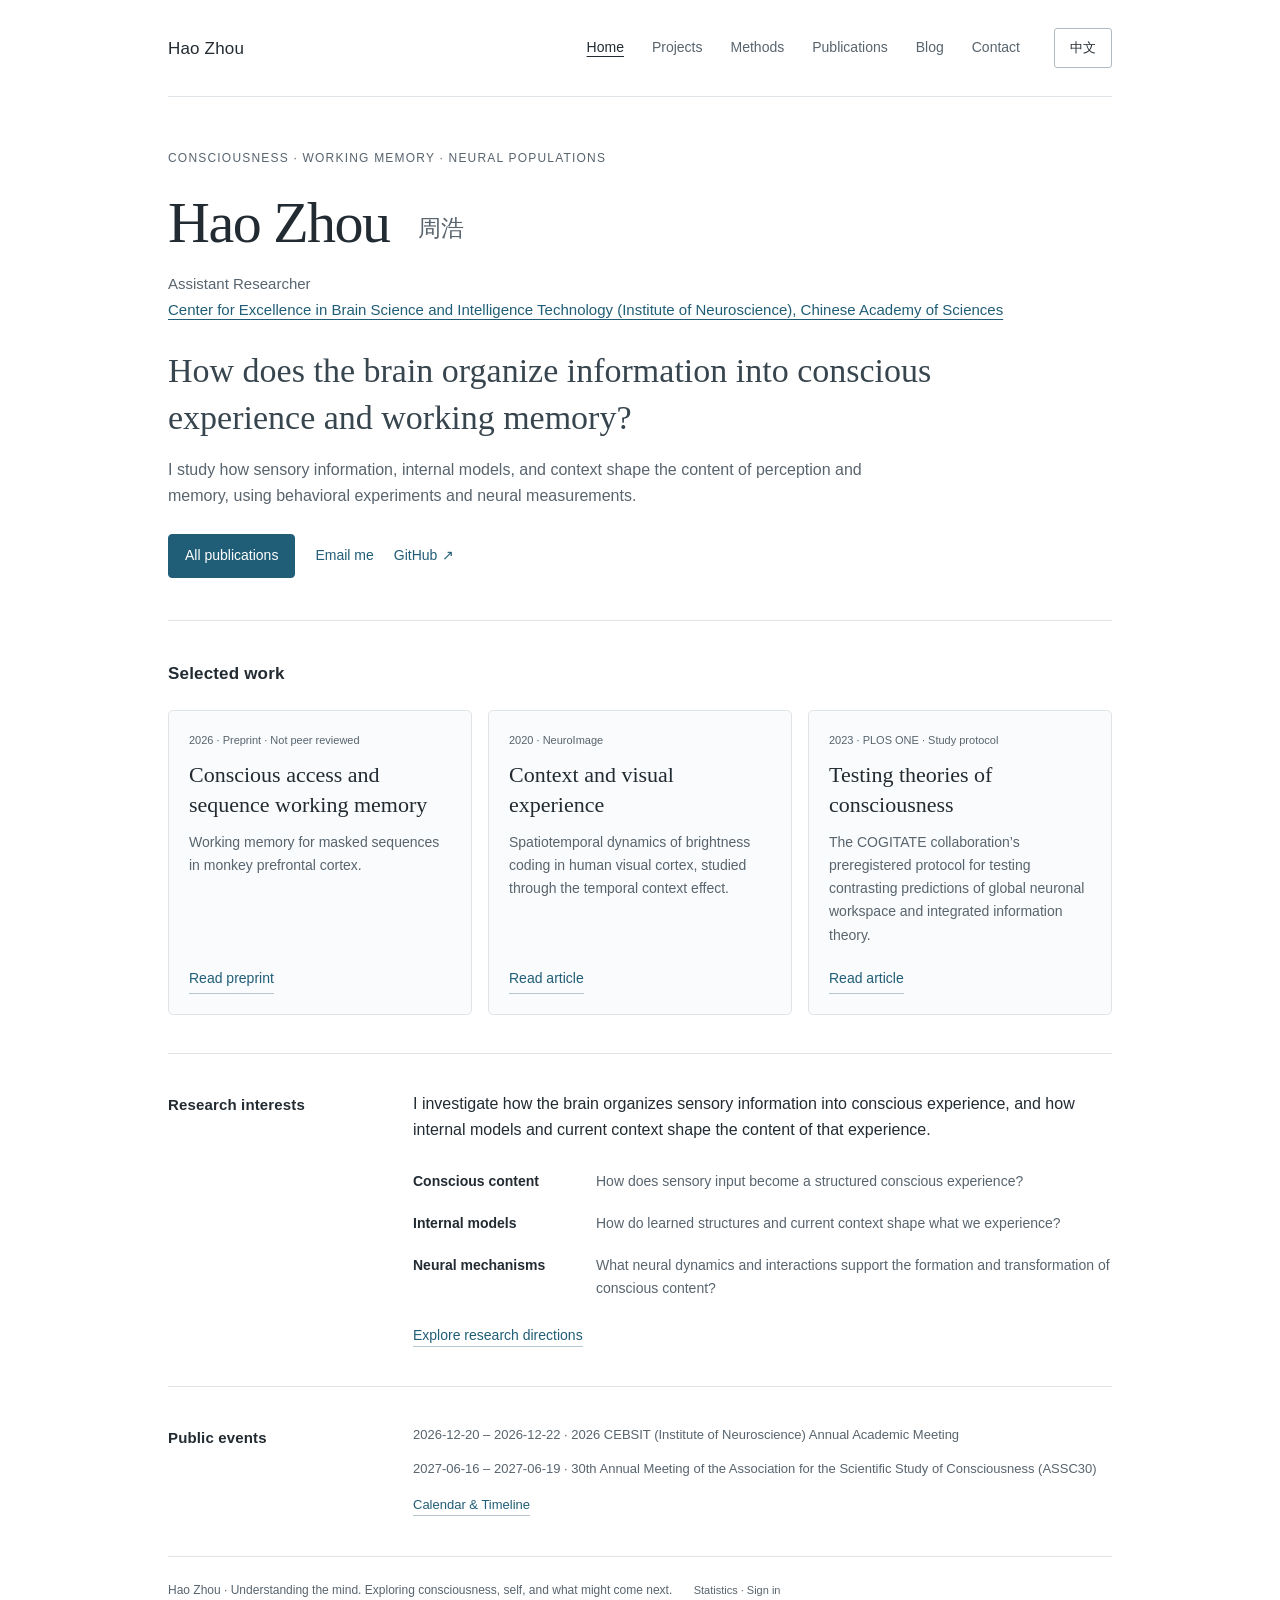
==== commit 7877ad93: "Add ASSC30 to the public academic calendar" ====
--- a/index.html
+++ b/index.html
@@ -11,7 +11,7 @@
 <meta property="og:description" content="How does the brain organize information into conscious experience and working memory?">
 <meta property="og:url" content="https://mstrhao.github.io/">
 <link rel="stylesheet" href="styles.css?v=20261105-research">
-<script id="site-content" type="application/json">{"draft": false, "github": "https://github.com/mstrhao", "en": {"pageTitle": "Hao Zhou | Consciousness & Working Memory", "name": "Hao Zhou", "otherName": "周浩", "skip": "Skip to content", "navResearch": "Research", "navPublications": "Publications", "navContact": "Contact", "eyebrow": "Consciousness · Working memory · Neural populations", "intro": "How does the brain organize information into conscious experience and working memory?", "researchTitle": "Research interests", "researchIntro": "I investigate how the brain organizes sensory information into conscious experience, and how internal models and current context shape the content of that experience.", "area1": "Conscious content", "question1": "How does sensory input become a structured conscious experience?", "area2": "Internal models", "question2": "How do learned structures and current context shape what we experience?", "area3": "Neural mechanisms", "question3": "What neural dynamics and interactions support the formation and transformation of conscious content?", "publicationsTitle": "Selected publications", "preprint": "Preprint · Not peer reviewed", "paperLink": "Read preprint", "contactTitle": "Contact & links", "githubLabel": "GitHub profile", "footer": "Hao Zhou · Understanding the mind. Exploring consciousness, self, and what might come next.", "switchLabel": "切换为中文", "switchText": "中文", "articleLink": "Read article", "notesTitle": "Notes & tools", "position": "Assistant Researcher", "affiliation": "Center for Excellence in Brain Science and Intelligence Technology (Institute of Neuroscience), Chinese Academy of Sciences", "emailLabel": "Email", "protocol": "Study protocol", "allAuthors": "Show all 27 authors", "navProjects": "Projects", "navMethods": "Methods", "projectsTitle": "Research directions", "projectsIntro": "My research connects conscious access, visual perception, and the organization of information in working memory. The studies below anchor these questions in published work and a public preprint.", "project1Title": "Conscious access and working memory", "project1Text": "How does masking affect memory for a sequence, and what can prefrontal activity tell us about conscious access? A 2026 preprint examines working memory for masked sequences in monkey prefrontal cortex.", "project2Title": "Context and the organization of visual content", "project2Text": "How does temporal context shape what we see? Published studies examine brightness coding, illusory orientation, and feedback-related representations in human vision.", "project3Title": "Contrasting predictions of consciousness theories", "project3Text": "Which observations would distinguish competing explanations of consciousness? I contributed to the COGITATE study protocol, which specifies preregistered tests and multimodal measurements.", "project4Title": "Directions under development", "project4Text": "I aim to connect the organization of content with neural dynamics across population, cellular, and dendritic scales, and to develop causal tests of content-related behavior. Computational modeling and collaborative imaging and intervention approaches are directions for further development.", "methodsTitle": "Methods", "methods1Title": "Psychophysics and behavior", "methods1Text": "Perceptual judgments and sequence working-memory tasks connect stimulus manipulations with how information is accessed, organized, and maintained.", "methods2Title": "Imaging and neural recording", "methods2Text": "My research draws on human high-field MRI, MEG, and EEG; macaque electrophysiology and two-photon imaging; and human stereoelectroencephalography (sEEG) and single-unit recording.", "methods3Title": "Planned collaborative extensions", "methods3Text": "Collaborative directions plan to explore voltage imaging and macaque optogenetics to extend neural measurements and causal tests.", "methods4Title": "Developing computational approaches", "methods4Text": "Computational modeling is an area I am interested in developing further, using experimentally grounded questions to connect behavioral and neural data with explicit, testable predictions.", "foundationTitle": "Foundations in published work", "foundationText": "Past collaborative studies used brightness and visual-illusion paradigms, time-resolved neural measurements, and spatially and depth-resolved imaging, providing methodological foundations for current research. The published COGITATE study protocol, to which I contributed, proposed preregistered tests of competing theories and multimodal measurements.", "navBlog": "Blog", "blogTitle": "Blog", "blogEmpty": "Articles will appear here as they are published.", "navHome": "Home", "officeLabel": "Office address", "officeAddress": "Institute of Neuroscience (神经所系统楼), 320 Yueyang Road, Shanghai, China", "analyticsLink": "Statistics · Sign in", "pdfLink": "Download PDF", "navEvents": "Calendar", "eventsTitle": "Calendar & Timeline", "eventsIntro": "Public events, discoveries, history, and milestones.", "eventsEmpty": "No public entries yet.", "eventsNoMatch": "No entries match these filters.", "eventsList": "Timeline", "eventsCalendar": "Month", "eventsCategory": "Category", "eventsAll": "All categories", "eventsPublic": "Public events", "eventsScience": "Science history", "eventsSocial": "Social history", "eventsMilestone": "Personal milestones", "eventsSearch": "Search entries", "eventsYear": "Year", "eventsYearHint": "All years", "eventsMonth": "Month", "eventsReset": "Reset", "eventsTimezone": "Times are shown in Asia/Shanghai (UTC+08:00).", "eventsPrecision": "Entries dated only to a year or month appear in the timeline. Historical dates retain their original year.", "eventsSource": "Source", "eventsUntimed": "Date only", "eventsPrevious": "Previous month", "eventsNext": "Next month", "backToBlog": "All posts", "readPost": "Read article", "recentEvents": "Public events", "recentNone": "None", "blogSearch": "Search posts", "blogSearchHint": "Search titles and article text", "blogSearchEmpty": "No matching posts.", "blogSearchClear": "Clear", "topicsTitle": "Topics", "topicPreparation": "Articles in preparation", "topicReadingOrder": "Reading order", "backToTopic": "Back to topic", "nextInTopic": "Next article", "blogTitle0": "Consciousness as a Whirlpool: What Kind of Process Is Experience?", "blogSummary0": "A whirlpool is organized motion: it can be real without being an extra entity beyond the water. What can this analogy offer our understanding of consciousness, and what does it leave unanswered?", "blog0Paragraph0": "A whirlpool is not an extra substance added to water. Water continually flows in and out, yet the whirlpool can persist as long as the organization of the flow is maintained. The same water, flowing differently, may no longer form a whirlpool. It is neither reducible to a particular drop nor something that exists independently of water. It is an organized motion that the water is undergoing.", "blog0Paragraph1": "Applied to consciousness, this analogy suggests a hypothesis: experience is not something stored inside a neuron, nor an extra layer of existence added to neural activity. When neural activity is organized in a particular way and actually unfolds, that process itself is experience.", "blog0Paragraph2": "But an analogy is not an explanation. We can describe precisely what kind of flow constitutes a whirlpool, yet we cannot describe with comparable precision what organization of neural activity constitutes the experience of red or of pain. Being organized is not enough: whirlpools, flames, and working machines are all organized, but that does not mean they are all conscious.", "blog0Paragraph3": "A whirlpool points to a possible way of existing: a phenomenon can be real without being an additional entity. Could consciousness be like this? If so, exactly what kind of physical process constitutes conscious experience?", "blog0References": "References", "blogTitle1": "AI in Mathematics: From Solving Problems to Understanding Proofs", "blogSummary1": "Arguments addressing frontier problems are being unpacked, simplified, and understood by mathematicians. This sharpens the purpose of mathematical training: understanding arguments, checking crucial steps, and judging what has actually been resolved.", "blog1Paragraph0": "On October 19, 2026, Terence Tao published an exposition of the proof that Landau–Siegel zeros do not exist, discussing an earlier AI proof and mathematicians’ subsequent simplifications. This concerns a previously unresolved research problem, not a test question whose answer humans already knew. What was new on October 19 was an expert’s exposition and understanding, not the initial announcement of a breakthrough.", "blog1Paragraph1": "The most interesting question is how contributions are attributed. Ben Green’s simplified version explicitly states that its mathematical arguments came from ChatGPT, prompted by him, while he wrote the text himself. Later versions bearing mathematicians’ names therefore cannot all be counted as re-proofs independent of AI.", "blog1Paragraph2": "This goes beyond AI solving research-level exercises: arguments addressing frontier problems are being unpacked, simplified, and understood by professional mathematicians. Banks provided a detailed account on October 11, and Kerr published a simplification on October 15. Important limits remain: these are public preprints and expert discussions. I have not independently verified the entire proof or established the full human and computational costs. Nor does this amount to proving the Riemann hypothesis.", "blog1Paragraph3": "My view is that, when thinking about how to train researchers, we can no longer reassure ourselves that AI merely repeats derivations. What needs more emphasis is the ability to understand and scrutinize AI’s crucial arguments, judge exactly what they resolve, and identify which premises remain unestablished. What we are seeing is a change in the division of research work, not the disappearance of the value of mathematical training.", "blog1References": "Sources and related accounts", "blog1Reference0Note": "An exposition of the proof, rather than the initial announcement of the breakthrough.", "blog1Reference1Note": "The provenance statement distinguishes ChatGPT’s mathematical arguments from the author’s human-written text.", "blog1Reference2Note": "A detailed account of the original proof, available as a public preprint.", "blog1Reference3Note": "A simplification of the original proof, available as a public preprint.", "blogTitle2": "How Do We “See” Our Own Thoughts?", "blogSummary2": "Sometimes we suddenly recognize a connection between two things, realize that a judgment is wrong, or have a thought we cannot yet put into words.", "blog2Paragraph0": "Sometimes we suddenly recognize a connection between two things, realize that a judgment is wrong, or have a thought we cannot yet put into words. None of these requires a mental picture. “Seeing” our thoughts may point to a more fundamental question: how does activity within a system become meaningful content that the subject experiences?", "blog2Paragraph1": "I want to approach this through internal models. By a model, I mean a capacity to organize objects, events, and relations. Thinking “this happened before that,” for example, involves placing two events in a directed relation. The same information can have different meanings when organized by different internal models. My proposal is that the organization formed by the currently recruited model helps constitute the content we experience. Explaining this proposal requires specifying which information is linked, which roles its elements occupy, and how those relations are formed in neural activity.", "blog2Paragraph2": "Once content has formed, does another inner “me” need to read it for experience to occur? That account invites a further question: how does the reader experience anything? I would first examine how far the organization and unfolding of content can take the explanation. A substantive question remains: what distinguishes a system using a relation in a computation from a subject experiencing that relation? Calling an internal state “experienceable” does not answer it.", "blog2Paragraph3": "We can make the questions more concrete. How does changing a model’s relational structure change experienced content? Which changes in its operation would leave relevant information available without that information being experienced? Answering requires comparing judgments about content, behavior, and neural activity, while distinguishing changes in content from changes in how an answer is produced. Perhaps “seeing a thought” is less about finding a pair of eyes inside the brain than understanding the organization and activity that constitute a particular thought and its experience.", "blog2References": "References", "blog2Reference0Note": "Neural population activity and recurrent-network modeling explain how context changes information selection and integration; the study concerns choice computations rather than a direct test of conscious experience.", "blog2Reference1Note": "Comparing the brief maintenance of information reported as seen or unseen provides an experimental approach to distinguishing information availability from experienced content; visibility was assessed through participants’ reports.", "blogTitle3": "Does Finding a Representation Explain Consciousness?", "blogSummary3": "If we can decode what someone is thinking from their neural activity, have we found the mechanism that makes the thought conscious? I think there is still a gap.", "blog3Paragraph0": "If we can decode what someone is thinking from their neural activity, have we found the mechanism that makes the thought conscious? I think there is still a gap. Identifying which activity corresponds to which content differs from explaining how that content forms, persists, and changes. Treating a pattern at one moment as the answer may leave out the process through which the content arises.", "blog3Paragraph1": "A thought can remain relatively stable for several seconds without the neural activity supporting it standing still. In a working-memory study, Murray and colleagues found that stable population coding could coexist with substantial neural dynamics. This raises a question for me: which part of the process does a stable representation capture? What does it preserve, and which changes fall outside that description?", "blog3Paragraph2": "Imagine two processes from which we ultimately decode the same content, despite different paths to its formation. Matching decoding results do not establish identical states of the whole system, or identical experiences. Could the recruitment of an internal model and the unfolding formation of relations also be constitutive of experience? Examining only the pattern that remains may not settle the question.", "blog3Paragraph3": "Replacing “representation” with “dynamics” does not itself provide an explanation. We need to specify which changes to a process prevent content from forming, disrupt its maintenance, or transform it into something else. Memory can participate in these processes, but retaining information does not by itself explain a subject’s present experience and thought. I would rather investigate consciousness through the unfolding formation of content than look only for its counterpart at a particular instant.", "blog3References": "References", "blog3Reference0Note": "Stable population coding can coexist with changing neural activity; this study investigates working-memory coding rather than directly testing conscious experience.", "blog3Reference1Note": "Dynamic coding offers an account of how context organizes subsequent processing, illustrating an approach that examines a process rather than a single moment.", "blogTitle4": "Does Reporting “Unseen” Imply Unconscious Working Memory?", "blogSummary4": "A reliable result does not imply a unique explanation. The inference from an “unseen” report to unconscious content during a delay still needs testing.", "blog4Paragraph0": "I remain skeptical of the interpretation of “unconscious working memory.” Studies by Trübutschek, Dehaene, and colleagues found that the locations of stimuli reported as unseen could still be reported above chance several seconds later; even two locations and their temporal order left usable information (2017; 2019). A recent multisite replication again shows that this behavioral phenomenon deserves serious attention. But a reliable result does not imply a unique explanation. King and Dehaene (2014) showed that subjective visibility and objective discrimination can draw on the same internal evidence yet produce different answers through different categorization and decision boundaries. My further interpretation is that the two tasks depend on different but coupled internal models: they do not merely read out content, but help organize what is selected, maintained, and used. One report of “unseen” therefore cannot, without further testing, directly establish that the content maintained for another task is unconscious. The 2017 study did use MEG to test the explanation of consciously maintaining a guess, but whether those neural indicators cover different forms of conscious representation remains a crucial premise. Notably, the same team’s 2019 mental-rotation study found representational reactivation and consciousness-related signals during manipulation, leading the authors to emphasize the limits of unconscious processing. What needs explaining is not simply how someone could perform correctly without seeing, but what content subsequently formed and was maintained, and on what grounds that process is judged unconscious. Until these explanations are clarified, moving directly from delayed-judgment ability to “unconscious working memory” still makes an inferential leap.", "blog4References": "References", "blogTitle5": "Does Changing Visual Experience Reveal What Constitutes It?", "blogSummary5": "IT optogenetic stimulation offers causal clues about visual changes, but a factor that changes experience need not be the mechanism that constitutes it.", "blog5Paragraph0": "The 2024 Perceptography study proposed an interesting reverse search: train monkeys to judge whether optogenetic stimulation of inferior temporal cortex (IT) occurred, then seek image changes that prompt a “stimulation present” response even without stimulation. This is somewhat like looking for a needle in a haystack, but behavioral feedback gives the search direction and constrains the visual changes induced by stimulation. Yet finding images that are behaviorally confusable does not amount to fully reconstructing the monkey’s experience: different perceptual cues or judgment strategies can produce the same choice. I am more concerned with another possibility: stimulating IT may simply change the sensory evidence supplied by a relatively high-level visual area, while remaining a precursor to conscious processing. Even if the eventual experience changes, that does not establish that the stimulated activity itself constitutes experience. IT may, of course, participate in the recurrent organization that constitutes experience, but these possibilities need to be distinguished rather than inferred directly from an area’s hierarchical level. A more valuable next test is whether changing specific feedback or coupling relations, while content components remain present, produces predicted changes in their assignment, relations, or continuity. We need to move gradually from “stimulation affected experience” to “which organizational relations contribute to constituting experience.” The bridge between causal influence and experiential constitution cannot be skipped.", "blog5References": "Original study", "blogTitle6": "What Units Does the Brain Use to Organize Information?", "blogSummary6": "Understanding the brain means not only identifying the algorithms it executes, but also asking: what units does it operate on? The basic physical units need not be the basic cognitive units.", "blog6References": "References", "blog6Paragraph0": "Understanding the brain means not only identifying the algorithms it executes, but also asking: what units does it operate on? The basic physical units need not be the basic cognitive units.", "blog6Paragraph1": "Lin Chen’s “global-first” view reminds us that an object need not be assembled feature by feature from local properties such as color and shape. Instead, the object’s overall organization may first determine what those properties belong to. Through chunking, Chen emphasizes that the units of cognitive processing can be organized wholes rather than isolated items. A recent commentary further points out that such organization can improve retention of the whole, but may also come at the cost of precision for individual items.", "blog6Paragraph2": "Liping Wang’s team’s research on sequence working memory brings the relationship between content and structure into measurable neural representations: ABC and CBA contain the same items, but the items play different roles in the sequence. How this content is maintained in ordinal-position-related subspaces, placed into the appropriate positions according to rules, and rearranged can all become concrete experimental questions. These findings do not directly establish “global-first” processing, but they offer an opportunity to test how wholes and components constrain one another.", "blog6Paragraph3": "Following this line, I want to ask a further question: does learning not only change answers, but also gradually form reusable cognitive units, relational roles, and rules of operation? This remains an idea to be tested. Yet it moves the question beyond a general discussion of whether the brain is like a computer, toward how the brain forms content and structures that it can operate on.", "blog6Reference0Note": "Lin Chen’s 2025 preprint.", "blog6Reference1Note": "A commentary on chunking, not a new experiment by the commentary authors.", "blog6Reference2Note": "Representational geometry of sequence working memory.", "blog6Reference3Note": "Flexible control of sequence working memory.", "blog6Reference4Note": "Mental operations on sequences.", "blogTitle7": "From Neural Activity to Conscious Experience: How Can We Build the Bridge?", "blogSummary7": "If experience is an organized physical process, consciousness research needs to explain why that organization corresponds to particular contents, relations, and temporal structures.", "blog7Paragraph0": "If experience is an organized physical process, consciousness research needs to explain why that organization corresponds to particular contents, relations, and temporal structures.", "blog7Paragraph1": "For example, seeing “a red circle and a blue square” and seeing “a blue circle and a red square” involve the same colors and shapes, yet the experiences differ because the assignment of colors has changed. Merely finding that the brain encodes red, blue, circles, and squares does not explain how these components form the objects before us. Suppose that interactions between certain neural populations determine this assignment. A model should then predict in advance: while color and shape information remains intact, changing which relation would make the red originally belonging to the circle be experienced as belonging to the square? Would restoring that relation restore the original assignment?", "blog7Paragraph2": "The same model of organization should also explain which properties of experience remain unchanged and which change when the input, task rules, or source of content changes. This is a route that remains to be tested. It may not eliminate the entire explanatory gap at once, but it can make a theory take on specific explanatory responsibilities: which organizational relations correspond to which experiential structures, and how experience should change when organization changes in a particular way. Moving from “activity correlates with experience” toward such causal correspondences is how we can build the bridge, section by section.", "blogTitle8": "From Local Interactions to Global Order", "blogSummary8": "How do local information and actions give rise to global order? How do different roles coordinate, and why do they sometimes constrain one another or even cause the whole system to spiral out of control?", "blog8Paragraph0": "In studying cognition and consciousness, I have become increasingly interested in a question: a system’s capabilities depend not only on what it is made of, but also on how its components interact. As we shift our attention from nervous systems to artificial intelligence, then to families, organizations, societies and nations, and to global issues, similar questions arise: how do local information and actions give rise to global order? How do different roles coordinate, and why do they sometimes constrain one another or even cause the whole system to spiral out of control?", "blog8Paragraph1": "This topic aims to explore connections between these principles of organization across different scales. How a family adjusts its division of responsibilities, or how an organization develops a shared direction, conveys information, and corrects errors: these everyday questions may also help us rethink learning, collaboration, and adaptation. The aim is not to explain everything with a single theory, but to start with concrete questions and compare which relations and mechanisms can illuminate one another, and which differences must not be erased by analogy. We are interested not only in what capabilities the whole possesses, but in how those capabilities arise through interaction, and how they are maintained and changed.", "blogTitle9": "Why Do Our Feelings Change Before the Situation Does?", "blogSummary9": "The same difficult situation can feel suffocating when we think about it alone, yet after talking with someone we trust, it may seem possible to face it again. The situation is still there, the deadline has not moved, and the difficulty has not disappeared on its own. Why have our feelings changed first?", "blog9Paragraph0": "The same difficult situation can feel suffocating when we think about it alone, yet after talking with someone we trust, it may seem possible to face it again. The situation is still there, the deadline has not moved, and the difficulty has not disappeared on its own. Why have our feelings changed first?", "blog9Paragraph1": "Perhaps what we experience is never just the situation itself, but also its relationship to us: what it means to me, whether I can cope, whether I have to bear it alone, and whether other possibilities remain. Saying “I’ll think it through with you” does not solve the problem, but it may change something important: this is no longer mine alone to face.", "blog9Paragraph2": "So “the situation hasn’t changed” does not mean that nothing has changed. Someone’s willingness to listen and help is itself a change in our circumstances. A problem that felt like a wall may begin to offer somewhere to start.", "blog9Paragraph3": "Some experiments make this change concrete. When facing the threat of electric shock, holding a partner’s hand can reduce some threat-related brain responses; when viewing negative images, reinterpreting the situations they depict can also reduce subjective negative feelings. The threat or image remains, but its relationship to the person, and the way it is understood, has changed. Coan et al., 2006; Ochsner et al., 2002", "blog9Paragraph4": "This invites a further question: might emotion be more than a layer of feeling added after cognition, participating instead in how the world before us is organized? When we are tense, our attention keeps returning to what might go wrong; when we feel supported, options we could not previously see may come back into view. How we understand our circumstances affects emotion; emotion in turn changes which information becomes important and which actions seem possible. Bodily fatigue, tension, and relaxation also participate in this process.", "blog9Paragraph5": "This reminds me of the “motivational engine and content network” discussed earlier. Emotion may change both the motivation for action and the content toward which that motivation is directed: not just whether we have the energy to continue, but why we continue and where we go next.", "blog9Paragraph6": "What is truly worth studying is how this transformation happens: how does a new interpretation or an interpersonal connection change attention, bodily states, and choices of action, and how does this give the same situation a different meaning? The problem has not yet been solved, but our relationship to it has already begun to change.", "blog9Paragraph3Prose": "Some experiments make this change concrete. When facing the threat of electric shock, holding a partner’s hand can reduce some threat-related brain responses; when viewing negative images, reinterpreting the situations they depict can also reduce subjective negative feelings. The threat or image remains, but its relationship to the person, and the way it is understood, has changed. ", "blog9Coan": "Coan et al., 2006", "blog9Ochsner": "Ochsner et al., 2002", "blog9ReferenceSeparator": "; ", "blog9FigureCaption": "The problem remains; the supportive relationship and the visible next step have changed", "blog9FigureNote": "Conceptual illustration, not an empirical diagram of neural mechanisms", "blogTitle10": "The Subjective World Is More Than a Sensory Picture", "blogSummary10": "When we talk about consciousness, it is easy to think of the scene before our eyes: a face, a patch of red, a moving object. But far more than these appears in our subjective world.", "blog10Paragraph0": "When we talk about consciousness, it is easy to think of the scene before our eyes: a face, a patch of red, a moving object. But far more than these appears in our subjective world.", "blog10Paragraph1": "The same face is different when we see it before us and when we recall it in our mind, and different when it is familiar and when it is unfamiliar. Whether he is looking at me or at someone else also changes the experience. We experience not only facial features and contours, but also where this face comes from, whom it is connected to, and what it means to us. These relations do not have to be put into a sentence before they can become part of experience.", "blog10Paragraph2": "The subjective world also contains bodily discomfort and comfort, emotional ups and downs, memories and imagination, thoughts not yet spoken, and actions we want to take but hesitate over. “I remember something he said to me yesterday, feel hurt, want to explain, but then stop.” Such an experience is difficult to reduce to a sensory picture. Time, source, subject, emotion, and intention together organize its content.", "blog10Paragraph3": "This also changes the questions we ask when studying consciousness. Besides asking how the brain represents faces, colors, and locations, we can ask: how does the same content become something currently seen rather than remembered, the first item rather than the second, or something related to me rather than to someone else? After finding the neural representation of content, we still need to understand how these relations help shape experience.", "blog10Paragraph4": "The internal model of consciousness we hope to find is therefore not merely a set of models depicting the external world. It must also explain how the external world, the body, memory, and action are organized into a subjective world that is being experienced. This includes both “what is there” and “how these things are related, and what their relationship is to me.”", "blogTitle11": "Higher Cognition: Making Complex Relations Manageable", "blogSummary11": "One core capacity of higher cognition may be organizing complex dependencies across time and situations into structures that can be used with limited resources.", "blog11FigureCaption": "Conceptual illustration: short stick → long stick → food. The value of the current action comes from its connection to later steps; this comic does not depict a specific experimental result.", "blog11Paragraph0": "We often describe intelligence in terms of “remembering more, remembering longer, and seeing further.” But how do these abilities connect?", "blog11Paragraph1": "I would like to propose a hypothesis: one core capacity of higher cognition is to organize complex dependencies across time and situations into structures that can be understood, reasoned through, and used with limited resources.", "blog11Paragraph2": "Imagine a monkey that must first use a short stick to reach a long stick, and then use the long stick to obtain food. The short stick in front of it has value because it is connected to a next step that has not yet been completed. Solving the problem requires linking the current action, intermediate conditions, and final goal.", "blog11Paragraph3": "Memory makes such connections possible. Remembering a little longer allows past information to inform present judgments; remembering a little more brings more objects into comparison. Our perspective, in turn, determines which relationships enter consideration. Here, perspective means not only how far we can physically see, but also how far we can mentally reach: conditions that are not before our eyes, possibilities that have not yet occurred, and the consequences of different choices.", "blog11Paragraph4": "Yet the more we take into account, the greater the processing burden may become. Objects also constrain one another: completing one thing may require another to happen first, and one choice may close off other paths. Complexity arises not only from quantity, but also from how these dependencies are organized.", "blog11Paragraph5": "This is where abstraction, chunking, and breaking problems down acquire a shared significance. Organizing a sequence of actions into a subgoal, bringing multiple details together under a rule, or temporarily setting aside differences that are irrelevant to the present task can all spare a system from processing every piece of information from scratch each time.", "blog11Paragraph6": "The key to this kind of “compression” is what gets preserved. For the goal of obtaining food, how the tools work in sequence matters, whereas some details of their surfaces may not. A good representation makes critical dependencies easier to use; an inappropriate simplification may discard precisely the conditions that determine success or failure.", "blog11Paragraph7": "Improved cognition may therefore involve two complementary directions: taking relationships across longer periods and broader situations into account, while finding more effective ways to organize them so that they remain manageable within limited memory and computational resources.", "blog11Paragraph8": "Following this hypothesis, we can ask a further question: when facing a new problem, can a system identify the crucial relationships, organize them, and reorganize them when conditions change?", "blog11Paragraph9": "This may offer one clue to understanding higher cognition: being able both to accommodate complexity and to find structures for dealing with it.", "blog12Language": "English translation", "blogTitle12": "How Do Machines Know Themselves?", "blogSummary12": "Whether a system can access and use its own internal states, and whether that access is accompanied by experience, are two different questions.", "blog12Paragraph0": "When an artificial intelligence says “I am thinking,” is it describing its actual state, or simply generating an appropriate response? This question can easily lead us to two extremes: we may be persuaded by fluent self-descriptions, or we may assume that nothing lies behind those words simply because the speaker is a machine. Perhaps we can begin by separating two questions: whether a system can access and use its own internal states, and whether that access is accompanied by experience.", "blog12Paragraph1": "Recent research has begun to make the first question more concrete. Researchers have tried directly altering the internal activity of language models and then observing whether the models can detect those changes. Other work has found that certain internal representations can be both reported and modulated, and can contribute to reasoning across different tasks. These experiments go beyond simply asking a machine, “Are you conscious?” We are beginning to intervene in systems and trace the relationship between their self-reports and internal processes. What can be established so far, however, is information access and functional roles under specific conditions, not that machines already have subjective experience.", "blog12Paragraph2": "What interests me is whether a system that interacts continuously with its environment will gradually form internal models of the world and of itself. It needs to distinguish changes caused by the outside world from those caused by its own actions, and may also need to estimate what it knows and does not know. Such structures might help a system exhibit more stable self-monitoring and autonomous behavior. But even if all these functions are present, we still do not know whether there is something it feels like to be that system. Findings from the human brain can offer clues for research on machines, but they cannot automatically establish that similar computations in a different substrate will produce the same experience.", "blog12Paragraph3": "This is also one of the hardest issues in current debates about machine consciousness and model welfare. Some worry that including “I may have feelings” in training will make models’ self-reports more compelling, while making it harder to judge what those reports actually show. Others argue that, under uncertainty, we should seriously investigate whether models might have interests that deserve consideration. Both concerns are worth examining. Rather than rushing to label machines “conscious” or “unconscious,” I want to know: what kinds of internal structures, interactions, and intervention results would genuinely change our judgment about this question?", "blog12References": "References", "blog12Reference0Label": "Introspection in language models", "blog12Reference0Note": ": Tests whether models can detect changes to their internal states, while also showing the limits of self-description.", "blog12Reference1Label": "A global workspace in language models", "blog12Reference1Note": ": Studies internal representations that can be reported, modulated, and used in reasoning; this does not establish subjective experience.", "blog12Reference2Label": "Suleyman: A warning about model welfare", "blog12Reference2Note": ": Two different sets of concerns and positions.", "blog12Reference2RelatedLabel": "Anthropic: Exploring model welfare", "introDetail": "I study how sensory information, internal models, and context shape the content of perception and memory, using behavioral experiments and neural measurements.", "featuredTitle": "Selected work", "allPublications": "All publications", "emailAction": "Email me", "featured0Title": "Conscious access and sequence working memory", "featured0Text": "Working memory for masked sequences in monkey prefrontal cortex.", "featured0Status": "2026 · Preprint · Not peer reviewed", "featured1Title": "Context and visual experience", "featured1Text": "Spatiotemporal dynamics of brightness coding in human visual cortex, studied through the temporal context effect.", "featured1Status": "2020 · NeuroImage", "featured2Title": "Testing theories of consciousness", "featured2Text": "The COGITATE collaboration’s preregistered protocol for testing contrasting predictions of global neuronal workspace and integrated information theory.", "featured2Status": "2023 · PLOS ONE · Study protocol", "project1Link": "Read the 2026 preprint", "project2Link": "Brightness coding · NeuroImage", "project2SecondLink": "Illusory orientation · Nature Communications", "project3Link": "Read the study protocol", "project4Link": "Methods and planned extensions", "project1Status": "Public preprint · Not peer reviewed", "project2Status": "Published research", "project3Status": "Published study protocol", "project4Status": "Future directions", "researchMore": "Explore research directions"}, "zh": {"pageTitle": "周浩 | 意识与工作记忆", "name": "周浩", "otherName": "Hao Zhou", "skip": "跳至正文", "navResearch": "研究", "navPublications": "论文", "navContact": "联系", "eyebrow": "意识 · 工作记忆 · 神经群体", "intro": "大脑如何将信息组织为意识体验与工作记忆？", "researchTitle": "研究兴趣", "researchIntro": "我研究大脑如何将感觉信息组织为意识体验，以及内部模型与当前情境如何塑造体验的内容。", "area1": "意识内容", "question1": "感觉输入如何形成有组织的意识体验？", "area2": "内部模型", "question2": "习得的内部结构与当前情境如何塑造我们体验到的内容？", "area3": "神经机制", "question3": "哪些神经动态与相互作用支持意识内容的形成和转换？", "publicationsTitle": "代表论文", "preprint": "预印本 · 未经同行评审", "paperLink": "阅读预印本", "contactTitle": "联系与链接", "githubLabel": "GitHub 主页", "footer": "周浩 · 理解心智，探索意识、自我，以及此后的可能。", "switchLabel": "Switch to English", "switchText": "EN", "articleLink": "阅读论文", "notesTitle": "随笔与工具", "position": "助理研究员", "affiliation": "中国科学院脑科学与智能技术卓越创新中心（神经科学研究所）", "emailLabel": "电子邮箱", "protocol": "研究方案", "allAuthors": "查看全部 27 位作者", "navProjects": "方向", "navMethods": "方法", "projectsTitle": "研究方向", "projectsIntro": "我的研究关注意识获取、视觉知觉与工作记忆中的信息组织。下面将这些问题与已有论文及公开预印本联系起来。", "project1Title": "意识获取与工作记忆", "project1Text": "掩蔽如何影响对序列的记忆？前额叶活动能为理解意识获取提供什么线索？2026 年的预印本研究了猕猴前额叶中对掩蔽序列的工作记忆。", "project2Title": "情境与视觉内容的组织", "project2Text": "时间情境如何塑造我们所见的内容？已有研究考察人类视觉中的亮度编码、错觉朝向与反馈相关表征。", "project3Title": "意识理论的可区分预测", "project3Text": "哪些观察能够区分关于意识的不同解释？我参与了 COGITATE 研究方案的制定，该方案明确了预注册检验与多模态测量。", "project4Title": "正在发展的方向", "project4Text": "我希望将内容组织与神经群体、细胞及树突尺度的神经动态联系起来，并发展针对内容相关行为的因果检验。计算建模，以及合作开展的成像与干预方法，是进一步发展的方向。", "methodsTitle": "研究方法", "methods1Title": "心理物理与行为任务", "methods1Text": "通过知觉判断与序列工作记忆任务，将刺激操控与信息的通达、组织和保持联系起来。", "methods2Title": "脑成像与神经记录", "methods2Text": "研究方法包括人类高场磁共振、脑磁图（MEG）与脑电（EEG），猕猴电生理与双光子成像，以及人类立体定向脑电（sEEG）和单细胞记录。", "methods3Title": "计划中的合作技术拓展", "methods3Text": "合作方向计划探索电压成像与猕猴光遗传技术，拓展神经活动测量与因果检验。", "methods4Title": "逐步发展计算方法", "methods4Text": "计算建模是我感兴趣、希望进一步发展的方向：从实验驱动的问题出发，将行为和神经数据与明确、可检验的预测连接起来。", "foundationTitle": "既往发表研究的方法基础", "foundationText": "既往合作研究采用了亮度与视觉错觉范式、时间分辨的神经测量、空间与深度分辨成像，为当前研究提供方法基础。参与的 COGITATE 已发表研究方案提出了预注册的竞争理论检验与跨模态测量计划。", "navBlog": "随笔", "blogTitle": "思考与随笔", "blogEmpty": "这里将陆续发布研究思考与方法笔记。", "navHome": "首页", "officeLabel": "办公地址", "officeAddress": "上海市岳阳路320号神经所系统楼", "analyticsLink": "访问统计 · 登录", "pdfLink": "下载 PDF", "navEvents": "日历", "eventsTitle": "日历与时间线", "eventsIntro": "公开日程、科学发现、历史事件与个人里程碑。", "eventsEmpty": "暂无公开条目。", "eventsNoMatch": "没有符合筛选条件的条目。", "eventsList": "时间线", "eventsCalendar": "月历", "eventsCategory": "类别", "eventsAll": "所有类别", "eventsPublic": "公开日程", "eventsScience": "科学史", "eventsSocial": "社会历史", "eventsMilestone": "个人里程碑", "eventsSearch": "搜索条目", "eventsYear": "年份", "eventsYearHint": "所有年份", "eventsMonth": "月份", "eventsReset": "重置", "eventsTimezone": "具体时间以北京时间 Asia/Shanghai（UTC+08:00）显示。", "eventsPrecision": "仅标注年份或月份的条目显示在时间线中；历史事件保留原始年份。", "eventsSource": "来源", "eventsUntimed": "仅日期", "eventsPrevious": "上个月", "eventsNext": "下个月", "backToBlog": "全部随笔", "readPost": "阅读全文", "recentEvents": "公共学术活动", "recentNone": "无", "blogSearch": "搜索随笔", "blogSearchHint": "搜索标题与正文", "blogSearchEmpty": "没有匹配的文章。", "blogSearchClear": "清空", "topicsTitle": "专题", "topicPreparation": "筹备中", "topicReadingOrder": "阅读顺序", "backToTopic": "返回专题", "nextInTopic": "下一篇", "blogTitle0": "意识如漩涡：体验是一种怎样的过程？", "blogSummary0": "漩涡是一种有组织的运动，不必是水之外的额外实体，也能是真实的现象。这个类比能为理解意识提供什么，又留下了什么问题？", "blog0Paragraph0": "漩涡不是水之外额外添加的一种物质。水不断流入、流出，只要流动的组织方式得以维持，漩涡就可以持续存在；同样一批水，换一种流动方式，漩涡也可能消失。它既不能归结为某一滴水，也不脱离水而独立存在，而是水正在进行的一种有组织的运动。", "blog0Paragraph1": "把这个类比用于意识，可以提出一种假说：体验不是装在某个神经元里的东西，也不是神经活动之外额外添加的一层存在。当某种神经活动以特定方式组织起来并实际运行时，这个过程本身，就是体验。", "blog0Paragraph2": "但类比并不等于解释。我们能够明确描述什么样的流动构成漩涡，却还不能同样明确地说明，什么样的神经活动组织构成红色体验或疼痛体验。仅仅“有组织”还不够：漩涡、火焰和机器运转都有组织，这并不意味着它们都有意识。", "blog0Paragraph3": "漩涡提示的是一种可能的存在方式：不必是一种额外的实体，也可以是真实的现象。意识是否也是如此？如果是，究竟哪一种物理过程构成意识体验？", "blog0References": "参考文献", "blogTitle1": "AI做数学：从解题到理解，研究分工正在改变", "blogSummary1": "前沿问题的论证正在被专业数学家展开、简化和理解。这让数学训练的重点变得更清楚：理解论证、审查关键步骤，并判断它究竟解决了什么。", "blog1Paragraph0": "2026年10月19日，陶哲轩发表了“Landau–Siegel零点不存在”的证明讲解，梳理此前的AI证明及数学家后续的简化。这涉及原本未解决的研究问题，而不是人类已知答案的测试题。10月19日新增的是专家的理解与梳理，并非当天才宣布突破。", "blog1Paragraph1": "最有意思的是贡献如何分配。Ben Green的简化版本明确说明，数学论证来自他提示下的ChatGPT，文字则由他本人撰写。因此，不能把后续数学家署名的版本都算成“独立于AI的重新证明”。", "blog1Paragraph2": "这比“AI能做研究级习题”更进一步：针对前沿问题的论证，正在被专业数学家展开、简化和理解。Banks于10月11日给出了详细论述，Kerr于10月15日发表了简化版本。但仍须留住边界：目前这些是公开预印本和专家论述，我没有独立验证整个证明，也未核实完整的人力、算力成本；更不能说它证明了黎曼猜想。", "blog1Paragraph3": "我的判断是，在人才培养的问题上，确实不能再用“AI只做重复推导”来安慰自己。更需要训练的是：能否理解并审查AI给出的关键论证，判断它到底解决了什么，以及哪些前提仍未成立。这里看到的是研究分工正在变化，而不是数学训练已经失去价值。", "blog1References": "原文与相关论述", "blog1Reference0Note": "证明讲解与梳理；并非突破的首次宣布。", "blog1Reference1Note": "贡献说明区分了ChatGPT生成的数学论证与作者本人撰写的文字。", "blog1Reference2Note": "对原证明的详细论述，公开预印本。", "blog1Reference3Note": "对原证明的简化，公开预印本。", "blogTitle2": "我们如何“看见”自己内心的想法？", "blogSummary2": "我们有时会突然觉得两个事情有关，意识到一个判断不对，或者冒出一个还没找到语言表达的念头。", "blog2Paragraph0": "我们有时会突然觉得两个事情有关，意识到一个判断不对，或者冒出一个还没找到语言表达的念头。这些想法不一定带着图像。“看见”内心的想法，指向的也许是一个更基本的问题：系统内部的活动，怎样成为对主体而言有意义、能够被体验到的内容？", "blog2Paragraph1": "我想结合内部模型来理解这个问题。这里的模型，是系统组织对象、事件和关系的能力。例如，想到“这件事发生在那件事之前”，需要把两个事件放进一个有方向的关系。同样的信息，被不同的内部模型组织起来，就可以具有不同含义。我的想法是，当前调用的模型所形成的组织，本身就参与构成我们体验到的内容。要解释这个主张，需要说明哪些信息被联系起来、分别处在什么角色，以及这种关系怎样在神经活动中形成。", "blog2Paragraph2": "那么，内容形成以后，还需要另一个内在的“我”去读取它，才成为体验吗？这种说法容易让我们继续追问：那个读取者又怎样体验？我更愿意先考察，内容的组织与运行本身能解释到什么程度。这里仍有一个实质问题：系统能够利用某种关系完成计算，与主体体验到这个关系之间，究竟有什么区别？给内部状态贴上“可体验”的标签，并没有回答它。", "blog2Paragraph3": "因此，我想问得更具体一些：改变模型中的关系结构，体验到的内容会怎样变化？哪些运行方式的改变，会使有关信息仍然保留，却不再被体验到？要回答这些问题，需要把内容判断、行为表现和神经活动放在一起比较，区分内容改变与回答方式改变。“看见想法”也许不是在脑内寻找一双眼睛，而是理解什么样的组织与运行，构成了这个具体的想法及其体验。", "blog2References": "参考文献", "blog2Reference0Note": "这项研究结合神经群体活动与循环网络，解释情境如何改变信息的选择和整合；它研究的是选择计算，而非直接检验意识体验。", "blog2Reference1Note": "比较被报告为看见与未看见的刺激信息如何短暂保留，为区分“信息存在”与“内容被体验”提供实验入口，其中看见与否依据被试报告。", "blogTitle3": "找到意识的表征，就解释了意识吗？", "blogSummary3": "如果从一段神经活动中能够解码出一个人正在想什么，我们是不是就找到了这个想法成为意识的机制？我觉得这里还有一段距离。", "blog3Paragraph0": "如果从一段神经活动中能够解码出一个人正在想什么，我们是不是就找到了这个想法成为意识的机制？我觉得这里还有一段距离。识别什么活动对应什么内容，与解释内容怎样产生、维持和转换，是不同的问题。把某个时刻的活动模式当成答案，可能会遗漏使这个内容发生的过程。", "blog3Paragraph1": "一个想法可以在几秒内保持相对稳定，支撑它的神经活动却不必静止。Murray等人的研究表明，在工作记忆任务中，稳定的群体编码可以与明显变化的神经活动共存。这让我关心的是：我们找到的稳定表征，究竟描述了过程中的哪一部分？它保留了什么，又把哪些变化留在了分析之外？", "blog3Paragraph2": "可以设想，两种过程最终都让我们解码出相同内容，但它们形成这一内容的路径不同。相同的解码结果，并不意味着系统的完整状态相同，也不能据此认定体验相同。我想问，内部模型如何被调用、关系如何逐步形成，是否也是构成体验的一部分？只观察最后留下的模式，可能不足以回答。", "blog3Paragraph3": "当然，把解释从“表征”换成“动态”，也没有自动解决问题。我们需要说明，改变哪一段过程，会使内容无法形成、难以维持，或转变为另一种内容。记忆可以参与其中，但把信息保存下来，还不足以解释一个主体怎样在当下体验和思考。我更愿意沿着内容发生的过程去研究意识，而不只在某个时刻寻找它的对应物。", "blog3References": "参考文献", "blog3Reference0Note": "稳定的群体编码与变化的神经活动可以共存；这项工作研究工作记忆编码，并未直接检验意识体验。", "blog3Reference1Note": "从动态编码理解情境如何组织后续加工，为研究过程而非单个时刻提供一个实例。", "blogTitle4": "报告“未见”，就意味着无意识工作记忆吗？", "blogSummary4": "结果可靠，不等于解释唯一。从报告“未见”到延迟期内容没有意识，中间的推断仍需检验。", "blog4Paragraph0": "我始终对“无意识工作记忆”的解释持怀疑态度。Trübutschek、Dehaene 等人的研究发现，报告未见的刺激，其位置在数秒后仍可被高于机会水平地报告，甚至两个位置及其先后顺序也能留下可利用的信息（2017；2019）。近期多中心复现再次说明，这种行为现象值得认真对待。但结果可靠，不等于解释唯一。King 与 Dehaene（2014）指出，主观可见性与客观辨别可以基于同一内部证据，通过不同的分类和决策边界产生不同答案。我的进一步理解是，两项任务依赖不同但耦合的内部模型：它们不仅读出内容，也参与组织需要被选择、保持和使用的内容。因此，不能未经检验，就用一种报告的“未见”，直接判定另一种任务所保持的内容没有意识。2017 年研究确实用 MEG 检验了“有意识地保持猜测”的解释，但相关神经指标能否覆盖不同形式的有意识表征，仍是关键前提。值得注意的是，同一团队 2019 年的心理旋转研究发现，操作阶段出现表征再激活和意识相关信号，作者据此强调了无意识加工的边界。真正需要解释的，不只是“没看见却做对了”，而是此后究竟形成并保持了什么内容，以及凭什么判断这个过程没有意识。这些解释没有讲清楚，从延迟判断能力直接跳到“无意识工作记忆”，就仍然跨了一步。", "blog4References": "参考文献", "blogTitle5": "改变视觉体验，就找到了构成体验的机制吗？", "blogSummary5": "IT 光刺激为视觉变化提供了因果线索，但改变体验的因素，不一定就是构成体验的机制。", "blog5Paragraph0": "2024 年的 Perceptography 研究提出了一种有意思的反向搜索：训练猴子判断是否发生下颞叶皮层（IT）光刺激，再寻找哪些图像变化会让它在没有刺激时也作出“有刺激”的判断。这有点大海捞针，但行为反馈给搜索提供了方向，也为刺激诱发的视觉变化增加了约束。不过，找到行为上容易混淆的图像，并不等于完整还原了猴子的体验，不同知觉线索或判断策略也可能产生同一种选择。我更关心另一层问题：刺激 IT 可能只是改变了一个相对高级视觉脑区提供的感觉证据，仍然属于意识加工的前置过程。即使最终体验改变了，也不能据此认定，被刺激的活动本身就构成体验。IT 当然也可能参与构成体验的循环组织，但需要进一步区分，而不能由脑区层级直接推定。下一步更有价值的检验是：在内容成分仍然存在时，改变特定的反馈或耦合关系，是否会使内容的归属、关系或连续性按预测发生变化。把“刺激影响了体验”，逐步推进到“哪些组织关系参与构成体验”。因果影响与体验构成之间，不能省略这座桥梁。", "blog5References": "原文", "blogTitle6": "大脑以什么为单位组织信息？", "blogSummary6": "理解大脑，不只是寻找它执行了什么算法，还要追问：它以什么为单位进行操作？物理上的基本单元，不一定就是认知上的基本单元。", "blog6References": "参考文献", "blog6Paragraph0": "理解大脑，不只是寻找它执行了什么算法，还要追问：它以什么为单位进行操作？物理上的基本单元，不一定就是认知上的基本单元。", "blog6Paragraph1": "陈霖的“整体优先”观点提醒我们，一个对象未必是颜色、形状等局部特征逐项拼起来的；也可能是对象的整体组织，先规定了这些属性属于什么。陈霖以 chunking 强调，认知处理的单位可以是组织起来的整体，而非孤立项目；近期的评述则进一步指出，这种组织能改善整体保持，但也可能牺牲个别项目的精度。", "blog6Paragraph2": "王立平团队的序列工作记忆研究，则把内容与结构的关系推进到可测量的神经表征：ABC 和 CBA 包含相同的项目，但项目在序列中的角色不同；这些内容如何在序位相关的子空间中保持、按规则进入相应位置，又如何被重新排列，都可以成为具体的实验问题。这些结果并不直接证明“整体优先”，却让我们有机会检验整体与成分如何相互约束。", "blog6Paragraph3": "沿着这条线，我更想追问：学习是否不仅改变答案，也逐步形成可以复用的认知单位、关系角色和操作规则？这仍是一个有待检验的想法，但它把问题从笼统讨论大脑是否像计算机，推进到大脑怎样形成自己能够操作的内容与结构。", "blog6Reference0Note": "陈霖2025预印本。", "blog6Reference1Note": "关于 chunking 的评述，而非评述作者的新实验。", "blog6Reference2Note": "序列工作记忆的表征几何。", "blog6Reference3Note": "序列工作记忆的灵活控制。", "blog6Reference4Note": "序列的心智操作。", "blogTitle7": "从神经活动到意识体验，中间的桥梁怎么搭？", "blogSummary7": "如果体验是一种有组织的物理过程，那么意识研究就需要解释，这种组织为什么对应特定的内容、关系和时间结构。", "blog7Paragraph0": "如果体验是一种有组织的物理过程，那么意识研究就需要解释，这种组织为什么对应特定的内容、关系和时间结构。", "blog7Paragraph1": "比如，看见“红色圆形和蓝色方形”，与看见“蓝色圆形和红色方形”，包含相同的颜色和形状，体验却不同，因为颜色的归属变了。仅仅发现大脑编码了红、蓝、圆、方，还没有解释这些成分如何组成眼前的对象。假设某种神经群体之间的相互作用决定了这种归属，模型就应提前预测：在颜色和形状信息仍然保留时，改变哪种关系，会让原本属于圆形的红色被体验为属于方形；恢复这种关系，是否能恢复原来的归属。", "blog7Paragraph2": "同一套组织模型还应解释，改变输入、任务规则或内容来源时，哪些体验性质保持不变，哪些随之改变。这是一条有待验证的路线，它未必能一次消除全部解释鸿沟，却能让理论承担具体的解释责任：什么组织关系对应什么体验结构，怎样改变组织，体验就应当怎样改变。从“活动与体验相关”走向这样的因果对应，才是在逐段建立中间的桥梁。", "blogTitle8": "从局部交互到整体秩序", "blogSummary8": "局部的信息与行动，如何形成整体的秩序？不同角色如何协调，又为什么有时会相互牵制，甚至使整体走向失控？", "blog8Paragraph0": "在研究认知与意识的过程中，我越来越关心一个问题：系统的能力，不只取决于它由什么构成，还取决于这些组成部分如何相互作用。把目光从神经系统移向人工智能，再移向家庭、组织、社会与国家，以及全球性问题，类似的问题也会出现：局部的信息与行动，如何形成整体的秩序？不同角色如何协调，又为什么有时会相互牵制，甚至使整体走向失控？", "blog8Paragraph1": "这个专题想讨论这些组织原则在不同尺度上的联系。一个家庭如何调整分工，一个组织如何形成共同方向、传递信息并纠正错误，这些日常问题也可能帮助我们重新理解学习、协作与适应。这里不是要用一种理论解释一切，而是从具体问题出发，比较哪些关系和机制可以相互启发，哪些差异不能被类比抹去。我们关心的，不只是整体拥有怎样的能力，更是这种能力如何在交互中形成，又如何被维持和改变。", "blogTitle9": "事情还没改变，为什么感受先变了？", "blogSummary9": "同样一件难事，独自想着时可能让人喘不过气，和一个信任的人聊过之后，却似乎可以继续面对了。事情还在那里，截止日期没有推迟，困难也没有自动消失，为什么感受先变了？", "blog9Paragraph0": "同样一件难事，独自想着时可能让人喘不过气，和一个信任的人聊过之后，却似乎可以继续面对了。事情还在那里，截止日期没有推迟，困难也没有自动消失，为什么感受先变了？", "blog9Paragraph1": "也许，我们体验到的从来不只是事情本身，还包括它与自己的关系：它对我意味着什么，我能不能应付，是否只能独自承担，还有没有别的可能。一句“我陪你一起想想”，并没有解决问题，却可能改变其中很重要的一项：这不再只是我一个人的事。", "blog9Paragraph2": "所以，“事情没变”并不等于什么都没有变化。有人愿意听、愿意帮忙，本身就是处境的改变。原先被体验为一堵墙的问题，可能开始出现一个可以着手的地方。", "blog9Paragraph3": "一些实验让这种变化变得具体。面对电击威胁时，伴侣握手可以减弱部分威胁相关脑反应；观看负性图片时，重新理解画面中的情境，也可以降低主观负性感受。威胁或图片仍在，但它们与人的关系、被理解的方式发生了变化。 Coan 等，2006；Ochsner 等，2002", "blog9Paragraph4": "由此可以继续追问：情绪是否不只是认知之后附加的一层感受，而参与组织了我们眼前的世界？紧张时，注意不断回到可能出错的地方；感到有支持时，原先看不见的选择可能重新进入视野。我们怎样理解处境，会影响情绪；情绪又会改变哪些信息变得重要、哪些行动显得可行。身体的疲惫、紧绷与放松，也参与着这个过程。", "blog9Paragraph5": "这让我想到此前讨论的“动力引擎与内容网络”。情绪可能同时改变了行动的动力，以及动力所指向的内容：不只是有没有力气继续，而是为什么继续、朝哪里继续。", "blog9Paragraph6": "真正值得研究的，是这种转变如何发生：一个新的解释、一段人际联系，怎样改变注意、身体状态与行动选择，又怎样让同一件事呈现出不同的意义？事情还没有解决，但我们与它的关系已经开始改变。", "blog9Paragraph3Prose": "一些实验让这种变化变得具体。面对电击威胁时，伴侣握手可以减弱部分威胁相关脑反应；观看负性图片时，重新理解画面中的情境，也可以降低主观负性感受。威胁或图片仍在，但它们与人的关系、被理解的方式发生了变化。 ", "blog9Coan": "Coan 等，2006", "blog9Ochsner": "Ochsner 等，2002", "blog9ReferenceSeparator": "；", "blog9FigureCaption": "问题还在，支持关系与可见的下一步改变了", "blog9FigureNote": "概念示意，非神经机制实证图", "blogTitle10": "主观世界不只是一幅感觉画面", "blogSummary10": "谈到意识，我们很容易想到眼前的画面：一张人脸、一抹红色、一个移动的物体。但主观世界里出现的，远不止这些。", "blog10Paragraph0": "谈到意识，我们很容易想到眼前的画面：一张人脸、一抹红色、一个移动的物体。但主观世界里出现的，远不止这些。", "blog10Paragraph1": "同一张人脸，眼前看见与脑中想起不同，熟悉与陌生不同；他在看我，还是在看别人，也会改变这次经历。我们体验到的不只是五官和轮廓，还有这张脸从何而来、与谁有关，以及它对自己意味着什么。这些关系不必先被说成一句话，才成为体验的一部分。", "blog10Paragraph2": "主观世界还容纳着身体的不适与舒适、情绪的起伏、回忆与想象、尚未说出口的念头，以及想做却又犹豫的行动。“我想起昨天他对我说的一句话，觉得委屈，想解释却又停住”，这段体验很难被还原为一幅感觉画面。时间、来源、主体、情绪与意图，共同组织了它的内容。", "blog10Paragraph3": "这也改变了我们研究意识的提问方式。除了问大脑怎样表征人脸、颜色和位置，还可以问：同一个内容，怎样成为当前所见而不是回忆，成为第一项而不是第二项，成为与我有关而不是与他人有关的事情？找到内容的神经表征之后，还要理解这些关系如何参与塑造体验。", "blog10Paragraph4": "我们希望寻找的意识内部模型，因而不只是一套描绘外界的模型。它还要解释，外界、身体、记忆与行动，怎样被组织成一个正在经历的主观世界。这里既有“有什么”，也有“它们如何关联，以及与我是什么关系”。", "blogTitle11": "高级认知，如何让复杂关系变得可处理？", "blogSummary11": "高级认知的一项核心能力，或许是把跨时间、跨情境的复杂依赖，组织成有限资源下可以利用的结构。", "blog11FigureCaption": "概念示意：短棍 → 长棍 → 食物。当前动作的价值来自它与后续步骤的联系；漫画并非具体实验结果。", "blog11Paragraph0": "我们常用“记得更多、记得更久、看得更远”来描述聪明。但这些能力怎样联系起来？", "blog11Paragraph1": "我想提出一个假说：高级认知的一项核心能力，是把跨时间、跨情境的复杂依赖关系，组织成有限资源下可以理解、推演和利用的结构。", "blog11Paragraph2": "设想一只猴子需要先用短棍够到长棍，再用长棍取得食物。眼前的短棍之所以有价值，是因为它与尚未完成的下一步相连。解决问题需要把当前动作、中间条件和最终目标联系起来。", "blog11Paragraph3": "记忆为这种联系提供了条件。记得久一点，过去的信息才能参与现在的判断；记得多一点，更多对象才能进入比较。视野则决定哪些关系能被纳入考虑。这里的视野不只是物理上看得多远，也包括心理上能想到多远：那些不在眼前的条件、尚未发生的可能性，以及不同选择的后果。", "blog11Paragraph4": "然而，纳入的东西越多，处理负担也可能越重。对象之间还会相互制约：完成一件事需要另一件事先发生，一个选择又可能关闭其他路径。复杂性不仅来自数量，也来自这些依赖的组织方式。", "blog11Paragraph5": "这时，抽象、组块和问题拆解就有了共同的意义。把一串动作组织成一个子目标，把多个细节归纳为一条规则，把当前无关的差异暂时放下，都可能让系统不必每次从头处理所有信息。", "blog11Paragraph6": "这样的“压缩”，关键在于保留什么。对于取食物的目标，工具之间怎样衔接很重要，工具表面的某些细节则可能无关。好的表征让关键依赖更容易被利用；不恰当的简化，也可能恰好丢掉决定成败的条件。", "blog11Paragraph7": "因此，认知能力的提升，或许包含两个相互配合的方向：一方面，把更长时间、更广情境中的关系纳入考虑；另一方面，找到更有效的组织方式，让这些关系在有限的记忆与计算资源下仍然可以被处理。", "blog11Paragraph8": "沿着这个假说，我们可以进一步问：面对新的问题，一个系统能否找到关键关系，将它们组织起来，并在条件改变时重新调整？", "blog11Paragraph9": "这也许是理解高级认知的一条线索：既能容纳复杂性，又能找到处理复杂性的结构。", "blog12Language": "中文原文", "blogTitle12": "机器如何知道自己？", "blogSummary12": "系统能否访问和利用自己的内部状态，以及这种访问是否伴随着体验，是两个不同的问题。", "blog12Paragraph0": "当一个人工智能说“我在思考”，它是在描述自己的真实状态，还是只是在生成一句合适的回答？这个问题很容易滑向两个极端：一方面，我们会被流畅的自我叙述打动；另一方面，也可能因为它是机器，就认定这些话背后什么都没有。或许，我们可以先把问题拆开：系统能否访问和利用自己的内部状态，以及这种访问是否伴随着体验，是两个不同的问题。", "blog12Paragraph1": "最近的研究开始让前一个问题变得具体。研究者尝试直接改变语言模型的内部活动，再观察模型能否发现这些改变；另一些工作发现，某些内部表征既可以被报告，也能够被调节，并参与不同任务中的推理。这些实验比单纯问机器“你有意识吗”更进一步：我们开始能够干预系统，追踪它的自我报告与内部过程之间的关系。但目前能确认的，是特定条件下的信息访问和功能作用，而不是机器已经拥有了主观体验。", "blog12Paragraph2": "我感兴趣的是，一个持续与环境交互的系统，是否会逐渐形成关于世界和自身的内部模型。它需要区分哪些变化来自外界，哪些来自自己的行动，也可能需要估计自己知道什么、不知道什么。这样的结构或许能帮助系统表现出更稳定的自我监测与自主行为。但即使这些功能都存在，我们仍然不知道，系统是否会有一种“作为它自己”的感受。人脑中的发现能给机器研究提供线索，却不能自动证明相似的计算在另一种载体上会产生相同体验。", "blog12Paragraph3": "这也是眼下机器意识和模型福利争论中最难的地方。有人担心，把“我可能有感受”写进训练，会让模型的自述变得更加动人，却更难判断它到底说明了什么；也有人认为，在无法确定的情况下，我们应该认真研究模型是否可能具有需要考虑的利益。两种担心都值得检验。比起急着给机器贴上“有意识”或“无意识”的标签，我更想知道：什么样的内部结构、交互过程和干预结果，才会真正改变我们对这个问题的判断？", "blog12References": "参考资料", "blog12Reference0Label": "语言模型的内省研究", "blog12Reference0Note": "：尝试检验模型能否发现被改变的内部状态，也说明了自我描述的局限。", "blog12Reference1Label": "语言模型中的全局工作空间", "blog12Reference1Note": "：研究可报告、可调节并参与推理的内部表征；作者并未据此证明主观体验。", "blog12Reference2Label": "Suleyman：关于模型福利的警告", "blog12Reference2Note": "：两种不同的关注与立场。", "blog12Reference2RelatedLabel": "Anthropic：模型福利研究", "introDetail": "结合行为实验与神经测量，研究感觉信息、内部模型和情境如何塑造知觉与记忆的内容。", "featuredTitle": "代表研究", "allPublications": "全部论文", "emailAction": "邮件联系", "featured0Title": "意识获取与序列工作记忆", "featured0Text": "研究猕猴前额叶中对掩蔽序列的工作记忆。", "featured0Status": "2026 · 预印本 · 尚未经同行评审", "featured1Title": "情境与视觉体验", "featured1Text": "通过时间情境效应，研究人类视觉皮层中亮度编码的时空动态。", "featured1Status": "2020 · NeuroImage", "featured2Title": "意识理论的可区分预测", "featured2Text": "COGITATE 合作研究的预注册方案：检验全局神经工作空间理论与整合信息理论的相反预测。", "featured2Status": "2023 · PLOS ONE · 研究方案", "project1Link": "阅读 2026 年预印本", "project2Link": "亮度编码 · NeuroImage", "project2SecondLink": "错觉朝向 · Nature Communications", "project3Link": "阅读研究方案", "project4Link": "研究方法与计划拓展", "project1Status": "公开预印本 · 尚未经同行评审", "project2Status": "已发表研究", "project3Status": "已发表研究方案", "project4Status": "未来方向", "researchMore": "查看研究方向"}, "publications": [{"title": "The Decomposition of Conscious Access: Working Memory for Masked Sequences in Monkey Prefrontal Cortex", "authors": "Hao Zhou, Wen Fang, Guobin Fu, Yiteng Zhang, Bin Min, Stanislas Dehaene, Liping Wang", "year": "2026", "url": "https://doi.org/10.21203/rs.3.rs-10130477/v1", "kind": "preprint"}, {"title": "An adversarial collaboration protocol for testing contrasting predictions of global neuronal workspace and integrated information theory", "authors": "Lucia Melloni, Liad Mudrik, Michael Pitts, Katarina Bendtz, Oscar Ferrante, Urszula Gorska, Rony Hirschhorn, Aya Khalaf, Csaba Kozma, Alex Lepauvre, Ling Liu, David Mazumder, David Richter, Hao Zhou, Hal Blumenfeld, Melanie Boly, David J. Chalmers, Sasha Devore, Francis Fallon, Floris P. de Lange, Ole Jensen, Gabriel Kreiman, Huan Luo, Theofanis I. Panagiotaropoulos, Stanislas Dehaene, Christof Koch, Giulio Tononi", "authorsShort": "Lucia Melloni, Liad Mudrik, Michael Pitts, et al.", "year": "2023", "venue": "PLOS ONE 18(2), e0268577", "url": "https://doi.org/10.1371/journal.pone.0268577", "kind": "protocol", "collaboration": "COGITATE", "published": "2023-02-10", "pdf": "papers/cogitate-2023-protocol.pdf", "pdfLicense": "CC BY 4.0", "pdfLicenseUrl": "https://creativecommons.org/licenses/by/4.0/"}, {"title": "Spatiotemporal dynamics of brightness coding in human visual cortex revealed by the temporal context effect", "authors": "Hao Zhou, Matthew Davidson, Peter Kok, Li Yan McCurdy, Floris P. de Lange, Hakwan Lau, Kristian Sandberg", "year": "2020", "venue": "NeuroImage 205, 116277", "url": "https://doi.org/10.1016/j.neuroimage.2019.116277", "kind": "journal", "pdf": "papers/zhou-2020-brightness.pdf", "pdfLicense": "CC BY-NC-ND 4.0", "pdfLicenseUrl": "https://creativecommons.org/licenses/by-nc-nd/4.0/"}, {"title": "Adaptation to feedback representation of illusory orientation produced from flash grab effect", "authors": "Yijun Ge, Hao Zhou, Chencan Qian, Peng Zhang, Lan Wang, Sheng He", "year": "2020", "venue": "Nature Communications 11, 3925", "url": "https://doi.org/10.1038/s41467-020-17786-1", "kind": "journal", "pdf": "papers/ge-zhou-2020-illusory-orientation.pdf", "pdfLicense": "CC BY 4.0", "pdfLicenseUrl": "https://creativecommons.org/licenses/by/4.0/"}, {"title": "Layer-specific response properties of the human lateral geniculate nucleus and superior colliculus", "authors": "Peng Zhang, Hao Zhou, Wen Wen, Sheng He", "year": "2015", "venue": "NeuroImage 111, 159–166", "url": "https://doi.org/10.1016/j.neuroimage.2015.02.025", "kind": "journal"}], "notesAndTools": [], "email": "haozhou@ion.ac.cn", "blogPosts": [{"slug": "how-machines-know-themselves", "date": "2026-11-04", "title": {"zh": "机器如何知道自己？", "en": "How Do Machines Know Themselves?"}, "summary": {"zh": "系统能否访问和利用自己的内部状态，以及这种访问是否伴随着体验，是两个不同的问题。", "en": "Whether a system can access and use its own internal states, and whether that access is accompanied by experience, are two different questions."}, "body_zh": ["当一个人工智能说“我在思考”，它是在描述自己的真实状态，还是只是在生成一句合适的回答？这个问题很容易滑向两个极端：一方面，我们会被流畅的自我叙述打动；另一方面，也可能因为它是机器，就认定这些话背后什么都没有。或许，我们可以先把问题拆开：系统能否访问和利用自己的内部状态，以及这种访问是否伴随着体验，是两个不同的问题。", "最近的研究开始让前一个问题变得具体。研究者尝试直接改变语言模型的内部活动，再观察模型能否发现这些改变；另一些工作发现，某些内部表征既可以被报告，也能够被调节，并参与不同任务中的推理。这些实验比单纯问机器“你有意识吗”更进一步：我们开始能够干预系统，追踪它的自我报告与内部过程之间的关系。但目前能确认的，是特定条件下的信息访问和功能作用，而不是机器已经拥有了主观体验。", "我感兴趣的是，一个持续与环境交互的系统，是否会逐渐形成关于世界和自身的内部模型。它需要区分哪些变化来自外界，哪些来自自己的行动，也可能需要估计自己知道什么、不知道什么。这样的结构或许能帮助系统表现出更稳定的自我监测与自主行为。但即使这些功能都存在，我们仍然不知道，系统是否会有一种“作为它自己”的感受。人脑中的发现能给机器研究提供线索，却不能自动证明相似的计算在另一种载体上会产生相同体验。", "这也是眼下机器意识和模型福利争论中最难的地方。有人担心，把“我可能有感受”写进训练，会让模型的自述变得更加动人，却更难判断它到底说明了什么；也有人认为，在无法确定的情况下，我们应该认真研究模型是否可能具有需要考虑的利益。两种担心都值得检验。比起急着给机器贴上“有意识”或“无意识”的标签，我更想知道：什么样的内部结构、交互过程和干预结果，才会真正改变我们对这个问题的判断？"], "body_en": ["When an artificial intelligence says “I am thinking,” is it describing its actual state, or simply generating an appropriate response? This question can easily lead us to two extremes: we may be persuaded by fluent self-descriptions, or we may assume that nothing lies behind those words simply because the speaker is a machine. Perhaps we can begin by separating two questions: whether a system can access and use its own internal states, and whether that access is accompanied by experience.", "Recent research has begun to make the first question more concrete. Researchers have tried directly altering the internal activity of language models and then observing whether the models can detect those changes. Other work has found that certain internal representations can be both reported and modulated, and can contribute to reasoning across different tasks. These experiments go beyond simply asking a machine, “Are you conscious?” We are beginning to intervene in systems and trace the relationship between their self-reports and internal processes. What can be established so far, however, is information access and functional roles under specific conditions, not that machines already have subjective experience.", "What interests me is whether a system that interacts continuously with its environment will gradually form internal models of the world and of itself. It needs to distinguish changes caused by the outside world from those caused by its own actions, and may also need to estimate what it knows and does not know. Such structures might help a system exhibit more stable self-monitoring and autonomous behavior. But even if all these functions are present, we still do not know whether there is something it feels like to be that system. Findings from the human brain can offer clues for research on machines, but they cannot automatically establish that similar computations in a different substrate will produce the same experience.", "This is also one of the hardest issues in current debates about machine consciousness and model welfare. Some worry that including “I may have feelings” in training will make models’ self-reports more compelling, while making it harder to judge what those reports actually show. Others argue that, under uncertainty, we should seriously investigate whether models might have interests that deserve consideration. Both concerns are worth examining. Rather than rushing to label machines “conscious” or “unconscious,” I want to know: what kinds of internal structures, interactions, and intervention results would genuinely change our judgment about this question?"], "references": [{"label": "语言模型的内省研究", "url": "https://transformer-circuits.pub/2025/introspection/index.html", "reading_note_zh": "尝试检验模型能否发现被改变的内部状态，也说明了自我描述的局限。", "reading_note_en": "Tests whether models can detect changes to their internal states, while also showing the limits of self-description.", "label_zh": "语言模型的内省研究", "label_en": "Introspection in language models"}, {"label": "语言模型中的全局工作空间", "url": "https://transformer-circuits.pub/2026/workspace/index.html", "reading_note_zh": "研究可报告、可调节并参与推理的内部表征；作者并未据此证明主观体验。", "reading_note_en": "Studies internal representations that can be reported, modulated, and used in reasoning; this does not establish subjective experience.", "label_zh": "语言模型中的全局工作空间", "label_en": "A global workspace in language models"}, {"label": "Suleyman：关于模型福利的警告", "url": "https://mustafa-suleyman.ai/a-warning-about-model-welfare", "related_label": "Anthropic：模型福利研究", "related_url": "https://www.anthropic.com/research/exploring-model-welfare", "reading_note_zh": "两种不同的关注与立场。", "reading_note_en": "Two different sets of concerns and positions.", "label_zh": "Suleyman：关于模型福利的警告", "label_en": "Suleyman: A warning about model welfare", "related_label_zh": "Anthropic：模型福利研究", "related_label_en": "Anthropic: Exploring model welfare"}], "references_heading_zh": "参考资料", "references_heading_en": "References", "original_language": "zh"}, {"slug": "making-complex-relations-manageable", "date": "2026-11-02", "title": {"zh": "高级认知，如何让复杂关系变得可处理？", "en": "Higher Cognition: Making Complex Relations Manageable"}, "body_zh": ["我们常用“记得更多、记得更久、看得更远”来描述聪明。但这些能力怎样联系起来？", "我想提出一个假说：高级认知的一项核心能力，是把跨时间、跨情境的复杂依赖关系，组织成有限资源下可以理解、推演和利用的结构。", "设想一只猴子需要先用短棍够到长棍，再用长棍取得食物。眼前的短棍之所以有价值，是因为它与尚未完成的下一步相连。解决问题需要把当前动作、中间条件和最终目标联系起来。", "记忆为这种联系提供了条件。记得久一点，过去的信息才能参与现在的判断；记得多一点，更多对象才能进入比较。视野则决定哪些关系能被纳入考虑。这里的视野不只是物理上看得多远，也包括心理上能想到多远：那些不在眼前的条件、尚未发生的可能性，以及不同选择的后果。", "然而，纳入的东西越多，处理负担也可能越重。对象之间还会相互制约：完成一件事需要另一件事先发生，一个选择又可能关闭其他路径。复杂性不仅来自数量，也来自这些依赖的组织方式。", "这时，抽象、组块和问题拆解就有了共同的意义。把一串动作组织成一个子目标，把多个细节归纳为一条规则，把当前无关的差异暂时放下，都可能让系统不必每次从头处理所有信息。", "这样的“压缩”，关键在于保留什么。对于取食物的目标，工具之间怎样衔接很重要，工具表面的某些细节则可能无关。好的表征让关键依赖更容易被利用；不恰当的简化，也可能恰好丢掉决定成败的条件。", "因此，认知能力的提升，或许包含两个相互配合的方向：一方面，把更长时间、更广情境中的关系纳入考虑；另一方面，找到更有效的组织方式，让这些关系在有限的记忆与计算资源下仍然可以被处理。", "沿着这个假说，我们可以进一步问：面对新的问题，一个系统能否找到关键关系，将它们组织起来，并在条件改变时重新调整？", "这也许是理解高级认知的一条线索：既能容纳复杂性，又能找到处理复杂性的结构。"], "body_en": ["We often describe intelligence in terms of “remembering more, remembering longer, and seeing further.” But how do these abilities connect?", "I would like to propose a hypothesis: one core capacity of higher cognition is to organize complex dependencies across time and situations into structures that can be understood, reasoned through, and used with limited resources.", "Imagine a monkey that must first use a short stick to reach a long stick, and then use the long stick to obtain food. The short stick in front of it has value because it is connected to a next step that has not yet been completed. Solving the problem requires linking the current action, intermediate conditions, and final goal.", "Memory makes such connections possible. Remembering a little longer allows past information to inform present judgments; remembering a little more brings more objects into comparison. Our perspective, in turn, determines which relationships enter consideration. Here, perspective means not only how far we can physically see, but also how far we can mentally reach: conditions that are not before our eyes, possibilities that have not yet occurred, and the consequences of different choices.", "Yet the more we take into account, the greater the processing burden may become. Objects also constrain one another: completing one thing may require another to happen first, and one choice may close off other paths. Complexity arises not only from quantity, but also from how these dependencies are organized.", "This is where abstraction, chunking, and breaking problems down acquire a shared significance. Organizing a sequence of actions into a subgoal, bringing multiple details together under a rule, or temporarily setting aside differences that are irrelevant to the present task can all spare a system from processing every piece of information from scratch each time.", "The key to this kind of “compression” is what gets preserved. For the goal of obtaining food, how the tools work in sequence matters, whereas some details of their surfaces may not. A good representation makes critical dependencies easier to use; an inappropriate simplification may discard precisely the conditions that determine success or failure.", "Improved cognition may therefore involve two complementary directions: taking relationships across longer periods and broader situations into account, while finding more effective ways to organize them so that they remain manageable within limited memory and computational resources.", "Following this hypothesis, we can ask a further question: when facing a new problem, can a system identify the crucial relationships, organize them, and reorganize them when conditions change?", "This may offer one clue to understanding higher cognition: being able both to accommodate complexity and to find structures for dealing with it."], "references": [], "summary": {"zh": "高级认知的一项核心能力，或许是把跨时间、跨情境的复杂依赖，组织成有限资源下可以利用的结构。", "en": "One core capacity of higher cognition may be organizing complex dependencies across time and situations into structures that can be used with limited resources."}}, {"slug": "subjective-world-beyond-a-sensory-picture", "date": "2026-10-26", "title": {"zh": "主观世界不只是一幅感觉画面", "en": "The Subjective World Is More Than a Sensory Picture"}, "body_zh": ["谈到意识，我们很容易想到眼前的画面：一张人脸、一抹红色、一个移动的物体。但主观世界里出现的，远不止这些。", "同一张人脸，眼前看见与脑中想起不同，熟悉与陌生不同；他在看我，还是在看别人，也会改变这次经历。我们体验到的不只是五官和轮廓，还有这张脸从何而来、与谁有关，以及它对自己意味着什么。这些关系不必先被说成一句话，才成为体验的一部分。", "主观世界还容纳着身体的不适与舒适、情绪的起伏、回忆与想象、尚未说出口的念头，以及想做却又犹豫的行动。“我想起昨天他对我说的一句话，觉得委屈，想解释却又停住”，这段体验很难被还原为一幅感觉画面。时间、来源、主体、情绪与意图，共同组织了它的内容。", "这也改变了我们研究意识的提问方式。除了问大脑怎样表征人脸、颜色和位置，还可以问：同一个内容，怎样成为当前所见而不是回忆，成为第一项而不是第二项，成为与我有关而不是与他人有关的事情？找到内容的神经表征之后，还要理解这些关系如何参与塑造体验。", "我们希望寻找的意识内部模型，因而不只是一套描绘外界的模型。它还要解释，外界、身体、记忆与行动，怎样被组织成一个正在经历的主观世界。这里既有“有什么”，也有“它们如何关联，以及与我是什么关系”。"], "body_en": ["When we talk about consciousness, it is easy to think of the scene before our eyes: a face, a patch of red, a moving object. But far more than these appears in our subjective world.", "The same face is different when we see it before us and when we recall it in our mind, and different when it is familiar and when it is unfamiliar. Whether he is looking at me or at someone else also changes the experience. We experience not only facial features and contours, but also where this face comes from, whom it is connected to, and what it means to us. These relations do not have to be put into a sentence before they can become part of experience.", "The subjective world also contains bodily discomfort and comfort, emotional ups and downs, memories and imagination, thoughts not yet spoken, and actions we want to take but hesitate over. “I remember something he said to me yesterday, feel hurt, want to explain, but then stop.” Such an experience is difficult to reduce to a sensory picture. Time, source, subject, emotion, and intention together organize its content.", "This also changes the questions we ask when studying consciousness. Besides asking how the brain represents faces, colors, and locations, we can ask: how does the same content become something currently seen rather than remembered, the first item rather than the second, or something related to me rather than to someone else? After finding the neural representation of content, we still need to understand how these relations help shape experience.", "The internal model of consciousness we hope to find is therefore not merely a set of models depicting the external world. It must also explain how the external world, the body, memory, and action are organized into a subjective world that is being experienced. This includes both “what is there” and “how these things are related, and what their relationship is to me.”"], "references": [], "summary": {"zh": "谈到意识，我们很容易想到眼前的画面：一张人脸、一抹红色、一个移动的物体。但主观世界里出现的，远不止这些。", "en": "When we talk about consciousness, it is easy to think of the scene before our eyes: a face, a patch of red, a moving object. But far more than these appears in our subjective world."}}, {"slug": "why-feelings-change-before-the-situation", "date": "2026-10-25", "title": {"zh": "事情还没改变，为什么感受先变了？", "en": "Why Do Our Feelings Change Before the Situation Does?"}, "summary": {"zh": "同样一件难事，独自想着时可能让人喘不过气，和一个信任的人聊过之后，却似乎可以继续面对了。事情还在那里，截止日期没有推迟，困难也没有自动消失，为什么感受先变了？", "en": "The same difficult situation can feel suffocating when we think about it alone, yet after talking with someone we trust, it may seem possible to face it again. The situation is still there, the deadline has not moved, and the difficulty has not disappeared on its own. Why have our feelings changed first?"}, "title_zh": "事情还没改变，为什么感受先变了？", "title_en": "Why Do Our Feelings Change Before the Situation Does?", "body_zh": ["同样一件难事，独自想着时可能让人喘不过气，和一个信任的人聊过之后，却似乎可以继续面对了。事情还在那里，截止日期没有推迟，困难也没有自动消失，为什么感受先变了？", "也许，我们体验到的从来不只是事情本身，还包括它与自己的关系：它对我意味着什么，我能不能应付，是否只能独自承担，还有没有别的可能。一句“我陪你一起想想”，并没有解决问题，却可能改变其中很重要的一项：这不再只是我一个人的事。", "所以，“事情没变”并不等于什么都没有变化。有人愿意听、愿意帮忙，本身就是处境的改变。原先被体验为一堵墙的问题，可能开始出现一个可以着手的地方。", "一些实验让这种变化变得具体。面对电击威胁时，伴侣握手可以减弱部分威胁相关脑反应；观看负性图片时，重新理解画面中的情境，也可以降低主观负性感受。威胁或图片仍在，但它们与人的关系、被理解的方式发生了变化。 Coan 等，2006；Ochsner 等，2002", "由此可以继续追问：情绪是否不只是认知之后附加的一层感受，而参与组织了我们眼前的世界？紧张时，注意不断回到可能出错的地方；感到有支持时，原先看不见的选择可能重新进入视野。我们怎样理解处境，会影响情绪；情绪又会改变哪些信息变得重要、哪些行动显得可行。身体的疲惫、紧绷与放松，也参与着这个过程。", "这让我想到此前讨论的“动力引擎与内容网络”。情绪可能同时改变了行动的动力，以及动力所指向的内容：不只是有没有力气继续，而是为什么继续、朝哪里继续。", "真正值得研究的，是这种转变如何发生：一个新的解释、一段人际联系，怎样改变注意、身体状态与行动选择，又怎样让同一件事呈现出不同的意义？事情还没有解决，但我们与它的关系已经开始改变。"], "body_en": ["The same difficult situation can feel suffocating when we think about it alone, yet after talking with someone we trust, it may seem possible to face it again. The situation is still there, the deadline has not moved, and the difficulty has not disappeared on its own. Why have our feelings changed first?", "Perhaps what we experience is never just the situation itself, but also its relationship to us: what it means to me, whether I can cope, whether I have to bear it alone, and whether other possibilities remain. Saying “I’ll think it through with you” does not solve the problem, but it may change something important: this is no longer mine alone to face.", "So “the situation hasn’t changed” does not mean that nothing has changed. Someone’s willingness to listen and help is itself a change in our circumstances. A problem that felt like a wall may begin to offer somewhere to start.", "Some experiments make this change concrete. When facing the threat of electric shock, holding a partner’s hand can reduce some threat-related brain responses; when viewing negative images, reinterpreting the situations they depict can also reduce subjective negative feelings. The threat or image remains, but its relationship to the person, and the way it is understood, has changed. Coan et al., 2006; Ochsner et al., 2002", "This invites a further question: might emotion be more than a layer of feeling added after cognition, participating instead in how the world before us is organized? When we are tense, our attention keeps returning to what might go wrong; when we feel supported, options we could not previously see may come back into view. How we understand our circumstances affects emotion; emotion in turn changes which information becomes important and which actions seem possible. Bodily fatigue, tension, and relaxation also participate in this process.", "This reminds me of the “motivational engine and content network” discussed earlier. Emotion may change both the motivation for action and the content toward which that motivation is directed: not just whether we have the energy to continue, but why we continue and where we go next.", "What is truly worth studying is how this transformation happens: how does a new interpretation or an interpersonal connection change attention, bodily states, and choices of action, and how does this give the same situation a different meaning? The problem has not yet been solved, but our relationship to it has already begun to change."]}, {"slug": "from-local-interactions-to-global-order", "date": "2026-10-24", "title": {"zh": "从局部交互到整体秩序", "en": "From Local Interactions to Global Order"}, "summary": {"zh": "局部的信息与行动，如何形成整体的秩序？不同角色如何协调，又为什么有时会相互牵制，甚至使整体走向失控？", "en": "How do local information and actions give rise to global order? How do different roles coordinate, and why do they sometimes constrain one another or even cause the whole system to spiral out of control?"}, "body_zh": ["在研究认知与意识的过程中，我越来越关心一个问题：系统的能力，不只取决于它由什么构成，还取决于这些组成部分如何相互作用。把目光从神经系统移向人工智能，再移向家庭、组织、社会与国家，以及全球性问题，类似的问题也会出现：局部的信息与行动，如何形成整体的秩序？不同角色如何协调，又为什么有时会相互牵制，甚至使整体走向失控？", "这个专题想讨论这些组织原则在不同尺度上的联系。一个家庭如何调整分工，一个组织如何形成共同方向、传递信息并纠正错误，这些日常问题也可能帮助我们重新理解学习、协作与适应。这里不是要用一种理论解释一切，而是从具体问题出发，比较哪些关系和机制可以相互启发，哪些差异不能被类比抹去。我们关心的，不只是整体拥有怎样的能力，更是这种能力如何在交互中形成，又如何被维持和改变。"], "body_en": ["In studying cognition and consciousness, I have become increasingly interested in a question: a system’s capabilities depend not only on what it is made of, but also on how its components interact. As we shift our attention from nervous systems to artificial intelligence, then to families, organizations, societies and nations, and to global issues, similar questions arise: how do local information and actions give rise to global order? How do different roles coordinate, and why do they sometimes constrain one another or even cause the whole system to spiral out of control?", "This topic aims to explore connections between these principles of organization across different scales. How a family adjusts its division of responsibilities, or how an organization develops a shared direction, conveys information, and corrects errors: these everyday questions may also help us rethink learning, collaboration, and adaptation. The aim is not to explain everything with a single theory, but to start with concrete questions and compare which relations and mechanisms can illuminate one another, and which differences must not be erased by analogy. We are interested not only in what capabilities the whole possesses, but in how those capabilities arise through interaction, and how they are maintained and changed."], "references": []}, {"slug": "bridging-neural-activity-and-experience", "date": "2026-10-23", "title": {"zh": "从神经活动到意识体验，中间的桥梁怎么搭？", "en": "From Neural Activity to Conscious Experience: How Can We Build the Bridge?"}, "summary": {"zh": "如果体验是一种有组织的物理过程，那么意识研究就需要解释，这种组织为什么对应特定的内容、关系和时间结构。", "en": "If experience is an organized physical process, consciousness research needs to explain why that organization corresponds to particular contents, relations, and temporal structures."}, "body_zh": ["如果体验是一种有组织的物理过程，那么意识研究就需要解释，这种组织为什么对应特定的内容、关系和时间结构。", "比如，看见“红色圆形和蓝色方形”，与看见“蓝色圆形和红色方形”，包含相同的颜色和形状，体验却不同，因为颜色的归属变了。仅仅发现大脑编码了红、蓝、圆、方，还没有解释这些成分如何组成眼前的对象。假设某种神经群体之间的相互作用决定了这种归属，模型就应提前预测：在颜色和形状信息仍然保留时，改变哪种关系，会让原本属于圆形的红色被体验为属于方形；恢复这种关系，是否能恢复原来的归属。", "同一套组织模型还应解释，改变输入、任务规则或内容来源时，哪些体验性质保持不变，哪些随之改变。这是一条有待验证的路线，它未必能一次消除全部解释鸿沟，却能让理论承担具体的解释责任：什么组织关系对应什么体验结构，怎样改变组织，体验就应当怎样改变。从“活动与体验相关”走向这样的因果对应，才是在逐段建立中间的桥梁。"], "body_en": ["If experience is an organized physical process, consciousness research needs to explain why that organization corresponds to particular contents, relations, and temporal structures.", "For example, seeing “a red circle and a blue square” and seeing “a blue circle and a red square” involve the same colors and shapes, yet the experiences differ because the assignment of colors has changed. Merely finding that the brain encodes red, blue, circles, and squares does not explain how these components form the objects before us. Suppose that interactions between certain neural populations determine this assignment. A model should then predict in advance: while color and shape information remains intact, changing which relation would make the red originally belonging to the circle be experienced as belonging to the square? Would restoring that relation restore the original assignment?", "The same model of organization should also explain which properties of experience remain unchanged and which change when the input, task rules, or source of content changes. This is a route that remains to be tested. It may not eliminate the entire explanatory gap at once, but it can make a theory take on specific explanatory responsibilities: which organizational relations correspond to which experiential structures, and how experience should change when organization changes in a particular way. Moving from “activity correlates with experience” toward such causal correspondences is how we can build the bridge, section by section."], "references": [], "title_zh": "从神经活动到意识体验，中间的桥梁怎么搭？", "title_en": "From Neural Activity to Conscious Experience: How Can We Build the Bridge?"}, {"slug": "units-of-information-in-the-brain", "date": "2026-10-22", "title": {"zh": "大脑以什么为单位组织信息？", "en": "What Units Does the Brain Use to Organize Information?"}, "title_zh": "大脑以什么为单位组织信息？", "title_en": "What Units Does the Brain Use to Organize Information?", "summary": {"zh": "理解大脑，不只是寻找它执行了什么算法，还要追问：它以什么为单位进行操作？物理上的基本单元，不一定就是认知上的基本单元。", "en": "Understanding the brain means not only identifying the algorithms it executes, but also asking: what units does it operate on? The basic physical units need not be the basic cognitive units."}, "body_zh": ["理解大脑，不只是寻找它执行了什么算法，还要追问：它以什么为单位进行操作？物理上的基本单元，不一定就是认知上的基本单元。", "陈霖的“整体优先”观点提醒我们，一个对象未必是颜色、形状等局部特征逐项拼起来的；也可能是对象的整体组织，先规定了这些属性属于什么。陈霖以 chunking 强调，认知处理的单位可以是组织起来的整体，而非孤立项目；近期的评述则进一步指出，这种组织能改善整体保持，但也可能牺牲个别项目的精度。", "王立平团队的序列工作记忆研究，则把内容与结构的关系推进到可测量的神经表征：ABC 和 CBA 包含相同的项目，但项目在序列中的角色不同；这些内容如何在序位相关的子空间中保持、按规则进入相应位置，又如何被重新排列，都可以成为具体的实验问题。这些结果并不直接证明“整体优先”，却让我们有机会检验整体与成分如何相互约束。", "沿着这条线，我更想追问：学习是否不仅改变答案，也逐步形成可以复用的认知单位、关系角色和操作规则？这仍是一个有待检验的想法，但它把问题从笼统讨论大脑是否像计算机，推进到大脑怎样形成自己能够操作的内容与结构。"], "body_en": ["Understanding the brain means not only identifying the algorithms it executes, but also asking: what units does it operate on? The basic physical units need not be the basic cognitive units.", "Lin Chen’s “global-first” view reminds us that an object need not be assembled feature by feature from local properties such as color and shape. Instead, the object’s overall organization may first determine what those properties belong to. Through chunking, Chen emphasizes that the units of cognitive processing can be organized wholes rather than isolated items. A recent commentary further points out that such organization can improve retention of the whole, but may also come at the cost of precision for individual items.", "Liping Wang’s team’s research on sequence working memory brings the relationship between content and structure into measurable neural representations: ABC and CBA contain the same items, but the items play different roles in the sequence. How this content is maintained in ordinal-position-related subspaces, placed into the appropriate positions according to rules, and rearranged can all become concrete experimental questions. These findings do not directly establish “global-first” processing, but they offer an opportunity to test how wholes and components constrain one another.", "Following this line, I want to ask a further question: does learning not only change answers, but also gradually form reusable cognitive units, relational roles, and rules of operation? This remains an idea to be tested. Yet it moves the question beyond a general discussion of whether the brain is like a computer, toward how the brain forms content and structures that it can operate on."], "references_heading_zh": "参考文献", "references_heading_en": "References", "references": [{"label": "Lin Chen (2025). Preprint.", "url": "https://arxiv.org/abs/2506.17970v1", "reading_note_zh": "陈霖2025预印本。", "reading_note_en": "Lin Chen’s 2025 preprint."}, {"label": "Chunking commentary (2026). Current Biology, Dispatch.", "url": "https://doi.org/10.1016/j.cub.2026.09.028", "reading_note_zh": "关于 chunking 的评述，而非评述作者的新实验。", "reading_note_en": "A commentary on chunking, not a new experiment by the commentary authors."}, {"label": "Sequence working-memory geometry (2022). Science.", "url": "https://doi.org/10.1126/science.abm0204", "reading_note_zh": "序列工作记忆的表征几何。", "reading_note_en": "Representational geometry of sequence working memory."}, {"label": "Flexible control (2024). Neuron.", "url": "https://doi.org/10.1016/j.neuron.2024.07.024", "reading_note_zh": "序列工作记忆的灵活控制。", "reading_note_en": "Flexible control of sequence working memory."}, {"label": "Mental operations on sequences (2024). Science.", "url": "https://doi.org/10.1126/science.adp6091", "reading_note_zh": "序列的心智操作。", "reading_note_en": "Mental operations on sequences."}]}, {"slug": "it-stimulation-and-experience", "date": "2026-10-21", "title": {"zh": "改变视觉体验，就找到了构成体验的机制吗？", "en": "Does Changing Visual Experience Reveal What Constitutes It?"}, "summary": {"zh": "IT 光刺激为视觉变化提供了因果线索，但改变体验的因素，不一定就是构成体验的机制。", "en": "IT optogenetic stimulation offers causal clues about visual changes, but a factor that changes experience need not be the mechanism that constitutes it."}, "body_zh": ["2024 年的 Perceptography 研究提出了一种有意思的反向搜索：训练猴子判断是否发生下颞叶皮层（IT）光刺激，再寻找哪些图像变化会让它在没有刺激时也作出“有刺激”的判断。这有点大海捞针，但行为反馈给搜索提供了方向，也为刺激诱发的视觉变化增加了约束。不过，找到行为上容易混淆的图像，并不等于完整还原了猴子的体验，不同知觉线索或判断策略也可能产生同一种选择。我更关心另一层问题：刺激 IT 可能只是改变了一个相对高级视觉脑区提供的感觉证据，仍然属于意识加工的前置过程。即使最终体验改变了，也不能据此认定，被刺激的活动本身就构成体验。IT 当然也可能参与构成体验的循环组织，但需要进一步区分，而不能由脑区层级直接推定。下一步更有价值的检验是：在内容成分仍然存在时，改变特定的反馈或耦合关系，是否会使内容的归属、关系或连续性按预测发生变化。把“刺激影响了体验”，逐步推进到“哪些组织关系参与构成体验”。因果影响与体验构成之间，不能省略这座桥梁。"], "body_en": ["The 2024 Perceptography study proposed an interesting reverse search: train monkeys to judge whether optogenetic stimulation of inferior temporal cortex (IT) occurred, then seek image changes that prompt a “stimulation present” response even without stimulation. This is somewhat like looking for a needle in a haystack, but behavioral feedback gives the search direction and constrains the visual changes induced by stimulation. Yet finding images that are behaviorally confusable does not amount to fully reconstructing the monkey’s experience: different perceptual cues or judgment strategies can produce the same choice. I am more concerned with another possibility: stimulating IT may simply change the sensory evidence supplied by a relatively high-level visual area, while remaining a precursor to conscious processing. Even if the eventual experience changes, that does not establish that the stimulated activity itself constitutes experience. IT may, of course, participate in the recurrent organization that constitutes experience, but these possibilities need to be distinguished rather than inferred directly from an area’s hierarchical level. A more valuable next test is whether changing specific feedback or coupling relations, while content components remain present, produces predicted changes in their assignment, relations, or continuity. We need to move gradually from “stimulation affected experience” to “which organizational relations contribute to constituting experience.” The bridge between causal influence and experiential constitution cannot be skipped."], "references_heading_zh": "原文", "references_heading_en": "Original study", "references": [{"label": "Shahbazi et al. (2024). Perceptography unveils the causal contribution of inferior temporal cortex to visual perception.", "url": "https://doi.org/10.1038/s41467-024-47356-8"}], "title_zh": "改变视觉体验，就找到了构成体验的机制吗？", "title_en": "Does Changing Visual Experience Reveal What Constitutes It?"}, {"slug": "unseen-report-and-unconscious-working-memory", "date": "2026-10-21", "title": {"zh": "报告“未见”，就意味着无意识工作记忆吗？", "en": "Does Reporting “Unseen” Imply Unconscious Working Memory?"}, "summary": {"zh": "结果可靠，不等于解释唯一。从报告“未见”到延迟期内容没有意识，中间的推断仍需检验。", "en": "A reliable result does not imply a unique explanation. The inference from an “unseen” report to unconscious content during a delay still needs testing."}, "body_zh": ["我始终对“无意识工作记忆”的解释持怀疑态度。Trübutschek、Dehaene 等人的研究发现，报告未见的刺激，其位置在数秒后仍可被高于机会水平地报告，甚至两个位置及其先后顺序也能留下可利用的信息（2017；2019）。近期多中心复现再次说明，这种行为现象值得认真对待。但结果可靠，不等于解释唯一。King 与 Dehaene（2014）指出，主观可见性与客观辨别可以基于同一内部证据，通过不同的分类和决策边界产生不同答案。我的进一步理解是，两项任务依赖不同但耦合的内部模型：它们不仅读出内容，也参与组织需要被选择、保持和使用的内容。因此，不能未经检验，就用一种报告的“未见”，直接判定另一种任务所保持的内容没有意识。2017 年研究确实用 MEG 检验了“有意识地保持猜测”的解释，但相关神经指标能否覆盖不同形式的有意识表征，仍是关键前提。值得注意的是，同一团队 2019 年的心理旋转研究发现，操作阶段出现表征再激活和意识相关信号，作者据此强调了无意识加工的边界。真正需要解释的，不只是“没看见却做对了”，而是此后究竟形成并保持了什么内容，以及凭什么判断这个过程没有意识。这些解释没有讲清楚，从延迟判断能力直接跳到“无意识工作记忆”，就仍然跨了一步。"], "body_en": ["I remain skeptical of the interpretation of “unconscious working memory.” Studies by Trübutschek, Dehaene, and colleagues found that the locations of stimuli reported as unseen could still be reported above chance several seconds later; even two locations and their temporal order left usable information (2017; 2019). A recent multisite replication again shows that this behavioral phenomenon deserves serious attention. But a reliable result does not imply a unique explanation. King and Dehaene (2014) showed that subjective visibility and objective discrimination can draw on the same internal evidence yet produce different answers through different categorization and decision boundaries. My further interpretation is that the two tasks depend on different but coupled internal models: they do not merely read out content, but help organize what is selected, maintained, and used. One report of “unseen” therefore cannot, without further testing, directly establish that the content maintained for another task is unconscious. The 2017 study did use MEG to test the explanation of consciously maintaining a guess, but whether those neural indicators cover different forms of conscious representation remains a crucial premise. Notably, the same team’s 2019 mental-rotation study found representational reactivation and consciousness-related signals during manipulation, leading the authors to emphasize the limits of unconscious processing. What needs explaining is not simply how someone could perform correctly without seeing, but what content subsequently formed and was maintained, and on what grounds that process is judged unconscious. Until these explanations are clarified, moving directly from delayed-judgment ability to “unconscious working memory” still makes an inferential leap."], "references_heading_zh": "参考文献", "references_heading_en": "References", "references": [{"label": "King & Dehaene (2014). A model of subjective report and objective discrimination as categorical decisions in a vast representational space.", "url": "https://doi.org/10.1098/rstb.2013.0204"}, {"label": "Trübutschek et al. (2017). A theory of working memory without consciousness or sustained activity.", "url": "https://doi.org/10.7554/eLife.23871"}, {"label": "Trübutschek, Marti & Dehaene (2019). Temporal-order information can be maintained in non-conscious working memory.", "url": "https://doi.org/10.1038/s41598-019-42942-z"}, {"label": "Trübutschek et al. (2019). Probing the limits of activity-silent non-conscious working memory.", "url": "https://doi.org/10.1073/pnas.1820730116"}, {"label": "Multisite replication: delayed judgment for stimuli reported as unseen. Neuroscience of Consciousness, niaf046.", "url": "https://doi.org/10.1093/nc/niaf046"}], "title_zh": "报告“未见”，就意味着无意识工作记忆吗？", "title_en": "Does Reporting “Unseen” Imply Unconscious Working Memory?"}, {"slug": "consciousness-as-a-whirlpool", "date": "2026-10-20", "title": {"zh": "意识如漩涡：体验是一种怎样的过程？", "en": "Consciousness as a Whirlpool: What Kind of Process Is Experience?"}, "summary": {"zh": "漩涡是一种有组织的运动，不必是水之外的额外实体，也能是真实的现象。这个类比能为理解意识提供什么，又留下了什么问题？", "en": "A whirlpool is organized motion: it can be real without being an extra entity beyond the water. What can this analogy offer our understanding of consciousness, and what does it leave unanswered?"}, "body_zh": ["漩涡不是水之外额外添加的一种物质。水不断流入、流出，只要流动的组织方式得以维持，漩涡就可以持续存在；同样一批水，换一种流动方式，漩涡也可能消失。它既不能归结为某一滴水，也不脱离水而独立存在，而是水正在进行的一种有组织的运动。", "把这个类比用于意识，可以提出一种假说：体验不是装在某个神经元里的东西，也不是神经活动之外额外添加的一层存在。当某种神经活动以特定方式组织起来并实际运行时，这个过程本身，就是体验。", "但类比并不等于解释。我们能够明确描述什么样的流动构成漩涡，却还不能同样明确地说明，什么样的神经活动组织构成红色体验或疼痛体验。仅仅“有组织”还不够：漩涡、火焰和机器运转都有组织，这并不意味着它们都有意识。", "漩涡提示的是一种可能的存在方式：不必是一种额外的实体，也可以是真实的现象。意识是否也是如此？如果是，究竟哪一种物理过程构成意识体验？"], "body_en": ["A whirlpool is not an extra substance added to water. Water continually flows in and out, yet the whirlpool can persist as long as the organization of the flow is maintained. The same water, flowing differently, may no longer form a whirlpool. It is neither reducible to a particular drop nor something that exists independently of water. It is an organized motion that the water is undergoing.", "Applied to consciousness, this analogy suggests a hypothesis: experience is not something stored inside a neuron, nor an extra layer of existence added to neural activity. When neural activity is organized in a particular way and actually unfolds, that process itself is experience.", "But an analogy is not an explanation. We can describe precisely what kind of flow constitutes a whirlpool, yet we cannot describe with comparable precision what organization of neural activity constitutes the experience of red or of pain. Being organized is not enough: whirlpools, flames, and working machines are all organized, but that does not mean they are all conscious.", "A whirlpool points to a possible way of existing: a phenomenon can be real without being an additional entity. Could consciousness be like this? If so, exactly what kind of physical process constitutes conscious experience?"], "references": [], "references_heading_zh": "参考文献", "references_heading_en": "References", "title_zh": "意识如漩涡：体验是一种怎样的过程？", "title_en": "Consciousness as a Whirlpool: What Kind of Process Is Experience?"}, {"slug": "ai-mathematics-research-roles", "date": "2026-10-20", "title": {"zh": "AI做数学：从解题到理解，研究分工正在改变", "en": "AI in Mathematics: From Solving Problems to Understanding Proofs"}, "summary": {"zh": "前沿问题的论证正在被专业数学家展开、简化和理解。这让数学训练的重点变得更清楚：理解论证、审查关键步骤，并判断它究竟解决了什么。", "en": "Arguments addressing frontier problems are being unpacked, simplified, and understood by mathematicians. This sharpens the purpose of mathematical training: understanding arguments, checking crucial steps, and judging what has actually been resolved."}, "body_zh": ["2026年10月19日，陶哲轩发表了“Landau–Siegel零点不存在”的证明讲解，梳理此前的AI证明及数学家后续的简化。这涉及原本未解决的研究问题，而不是人类已知答案的测试题。10月19日新增的是专家的理解与梳理，并非当天才宣布突破。", "最有意思的是贡献如何分配。Ben Green的简化版本明确说明，数学论证来自他提示下的ChatGPT，文字则由他本人撰写。因此，不能把后续数学家署名的版本都算成“独立于AI的重新证明”。", "这比“AI能做研究级习题”更进一步：针对前沿问题的论证，正在被专业数学家展开、简化和理解。Banks于10月11日给出了详细论述，Kerr于10月15日发表了简化版本。但仍须留住边界：目前这些是公开预印本和专家论述，我没有独立验证整个证明，也未核实完整的人力、算力成本；更不能说它证明了黎曼猜想。", "我的判断是，在人才培养的问题上，确实不能再用“AI只做重复推导”来安慰自己。更需要训练的是：能否理解并审查AI给出的关键论证，判断它到底解决了什么，以及哪些前提仍未成立。这里看到的是研究分工正在变化，而不是数学训练已经失去价值。"], "body_en": ["On October 19, 2026, Terence Tao published an exposition of the proof that Landau–Siegel zeros do not exist, discussing an earlier AI proof and mathematicians’ subsequent simplifications. This concerns a previously unresolved research problem, not a test question whose answer humans already knew. What was new on October 19 was an expert’s exposition and understanding, not the initial announcement of a breakthrough.", "The most interesting question is how contributions are attributed. Ben Green’s simplified version explicitly states that its mathematical arguments came from ChatGPT, prompted by him, while he wrote the text himself. Later versions bearing mathematicians’ names therefore cannot all be counted as re-proofs independent of AI.", "This goes beyond AI solving research-level exercises: arguments addressing frontier problems are being unpacked, simplified, and understood by professional mathematicians. Banks provided a detailed account on October 11, and Kerr published a simplification on October 15. Important limits remain: these are public preprints and expert discussions. I have not independently verified the entire proof or established the full human and computational costs. Nor does this amount to proving the Riemann hypothesis.", "My view is that, when thinking about how to train researchers, we can no longer reassure ourselves that AI merely repeats derivations. What needs more emphasis is the ability to understand and scrutinize AI’s crucial arguments, judge exactly what they resolve, and identify which premises remain unestablished. What we are seeing is a change in the division of research work, not the disappearance of the value of mathematical training."], "references_heading_zh": "原文与相关论述", "references_heading_en": "Sources and related accounts", "references": [{"label": "Terence Tao (2026-10-19). A sketch of the proof of non-existence of Siegel zeroes.", "url": "https://terrytao.wordpress.com/2026/10/19/a-sketch-of-the-proof-of-non-existence-of-siegel-zeroes/", "reading_note_zh": "证明讲解与梳理；并非突破的首次宣布。", "reading_note_en": "An exposition of the proof, rather than the initial announcement of the breakthrough."}, {"label": "Ben Green. On Landau–Siegel zeros, version 2.", "url": "https://hexagonmath.org/2610.00311v2", "reading_note_zh": "贡献说明区分了ChatGPT生成的数学论证与作者本人撰写的文字。", "reading_note_en": "The provenance statement distinguishes ChatGPT’s mathematical arguments from the author’s human-written text."}, {"label": "William D. Banks (2026-10-11). On the OpenAI proof that Landau-Siegel zeros do not exist.", "url": "https://arxiv.org/abs/2610.15483", "reading_note_zh": "对原证明的详细论述，公开预印本。", "reading_note_en": "A detailed account of the original proof, available as a public preprint."}, {"label": "Bryce Kerr (2026-10-15). A simpler proof that there are no Landau–Siegel zeros.", "url": "https://arxiv.org/abs/2610.21099", "reading_note_zh": "对原证明的简化，公开预印本。", "reading_note_en": "A simplification of the original proof, available as a public preprint."}], "title_zh": "AI做数学：从解题到理解，研究分工正在改变", "title_en": "AI in Mathematics: From Solving Problems to Understanding Proofs"}, {"slug": "seeing-our-own-thoughts", "title_zh": "我们如何“看见”自己内心的想法？", "title_en": "How Do We “See” Our Own Thoughts?", "body_zh": ["我们有时会突然觉得两个事情有关，意识到一个判断不对，或者冒出一个还没找到语言表达的念头。这些想法不一定带着图像。“看见”内心的想法，指向的也许是一个更基本的问题：系统内部的活动，怎样成为对主体而言有意义、能够被体验到的内容？", "我想结合内部模型来理解这个问题。这里的模型，是系统组织对象、事件和关系的能力。例如，想到“这件事发生在那件事之前”，需要把两个事件放进一个有方向的关系。同样的信息，被不同的内部模型组织起来，就可以具有不同含义。我的想法是，当前调用的模型所形成的组织，本身就参与构成我们体验到的内容。要解释这个主张，需要说明哪些信息被联系起来、分别处在什么角色，以及这种关系怎样在神经活动中形成。", "那么，内容形成以后，还需要另一个内在的“我”去读取它，才成为体验吗？这种说法容易让我们继续追问：那个读取者又怎样体验？我更愿意先考察，内容的组织与运行本身能解释到什么程度。这里仍有一个实质问题：系统能够利用某种关系完成计算，与主体体验到这个关系之间，究竟有什么区别？给内部状态贴上“可体验”的标签，并没有回答它。", "因此，我想问得更具体一些：改变模型中的关系结构，体验到的内容会怎样变化？哪些运行方式的改变，会使有关信息仍然保留，却不再被体验到？要回答这些问题，需要把内容判断、行为表现和神经活动放在一起比较，区分内容改变与回答方式改变。“看见想法”也许不是在脑内寻找一双眼睛，而是理解什么样的组织与运行，构成了这个具体的想法及其体验。"], "body_en": ["Sometimes we suddenly recognize a connection between two things, realize that a judgment is wrong, or have a thought we cannot yet put into words. None of these requires a mental picture. “Seeing” our thoughts may point to a more fundamental question: how does activity within a system become meaningful content that the subject experiences?", "I want to approach this through internal models. By a model, I mean a capacity to organize objects, events, and relations. Thinking “this happened before that,” for example, involves placing two events in a directed relation. The same information can have different meanings when organized by different internal models. My proposal is that the organization formed by the currently recruited model helps constitute the content we experience. Explaining this proposal requires specifying which information is linked, which roles its elements occupy, and how those relations are formed in neural activity.", "Once content has formed, does another inner “me” need to read it for experience to occur? That account invites a further question: how does the reader experience anything? I would first examine how far the organization and unfolding of content can take the explanation. A substantive question remains: what distinguishes a system using a relation in a computation from a subject experiencing that relation? Calling an internal state “experienceable” does not answer it.", "We can make the questions more concrete. How does changing a model’s relational structure change experienced content? Which changes in its operation would leave relevant information available without that information being experienced? Answering requires comparing judgments about content, behavior, and neural activity, while distinguishing changes in content from changes in how an answer is produced. Perhaps “seeing a thought” is less about finding a pair of eyes inside the brain than understanding the organization and activity that constitute a particular thought and its experience."], "references": [{"paragraph": 2, "label": "Mante et al. (2013). Context-dependent computation by recurrent dynamics in prefrontal cortex. Nature, 503, 78–84.", "url": "https://doi.org/10.1038/nature12742", "reading_note_zh": "这项研究结合神经群体活动与循环网络，解释情境如何改变信息的选择和整合；它研究的是选择计算，而非直接检验意识体验。", "reading_note_en": "Neural population activity and recurrent-network modeling explain how context changes information selection and integration; the study concerns choice computations rather than a direct test of conscious experience."}, {"paragraph": 4, "label": "King, Pescetelli & Dehaene (2016). Brain Mechanisms Underlying the Brief Maintenance of Seen and Unseen Sensory Information. Neuron.", "url": "https://doi.org/10.1016/j.neuron.2016.10.051", "reading_note_zh": "比较被报告为看见与未看见的刺激信息如何短暂保留，为区分“信息存在”与“内容被体验”提供实验入口，其中看见与否依据被试报告。", "reading_note_en": "Comparing the brief maintenance of information reported as seen or unseen provides an experimental approach to distinguishing information availability from experienced content; visibility was assessed through participants’ reports."}], "references_heading_zh": "参考文献", "references_heading_en": "References", "references_presentation": {"font_size": "small", "color": "#666666", "link_label": "DOI", "spacing": "compact_with_section_gap"}, "date": "2026-10-16", "title": {"en": "How Do We “See” Our Own Thoughts?", "zh": "我们如何“看见”自己内心的想法？"}, "summary": {"en": "Sometimes we suddenly recognize a connection between two things, realize that a judgment is wrong, or have a thought we cannot yet put into words.", "zh": "我们有时会突然觉得两个事情有关，意识到一个判断不对，或者冒出一个还没找到语言表达的念头。"}}, {"slug": "does-representation-explain-consciousness", "title_zh": "找到意识的表征，就解释了意识吗？", "title_en": "Does Finding a Representation Explain Consciousness?", "body_zh": ["如果从一段神经活动中能够解码出一个人正在想什么，我们是不是就找到了这个想法成为意识的机制？我觉得这里还有一段距离。识别什么活动对应什么内容，与解释内容怎样产生、维持和转换，是不同的问题。把某个时刻的活动模式当成答案，可能会遗漏使这个内容发生的过程。", "一个想法可以在几秒内保持相对稳定，支撑它的神经活动却不必静止。Murray等人的研究表明，在工作记忆任务中，稳定的群体编码可以与明显变化的神经活动共存。这让我关心的是：我们找到的稳定表征，究竟描述了过程中的哪一部分？它保留了什么，又把哪些变化留在了分析之外？", "可以设想，两种过程最终都让我们解码出相同内容，但它们形成这一内容的路径不同。相同的解码结果，并不意味着系统的完整状态相同，也不能据此认定体验相同。我想问，内部模型如何被调用、关系如何逐步形成，是否也是构成体验的一部分？只观察最后留下的模式，可能不足以回答。", "当然，把解释从“表征”换成“动态”，也没有自动解决问题。我们需要说明，改变哪一段过程，会使内容无法形成、难以维持，或转变为另一种内容。记忆可以参与其中，但把信息保存下来，还不足以解释一个主体怎样在当下体验和思考。我更愿意沿着内容发生的过程去研究意识，而不只在某个时刻寻找它的对应物。"], "body_en": ["If we can decode what someone is thinking from their neural activity, have we found the mechanism that makes the thought conscious? I think there is still a gap. Identifying which activity corresponds to which content differs from explaining how that content forms, persists, and changes. Treating a pattern at one moment as the answer may leave out the process through which the content arises.", "A thought can remain relatively stable for several seconds without the neural activity supporting it standing still. In a working-memory study, Murray and colleagues found that stable population coding could coexist with substantial neural dynamics. This raises a question for me: which part of the process does a stable representation capture? What does it preserve, and which changes fall outside that description?", "Imagine two processes from which we ultimately decode the same content, despite different paths to its formation. Matching decoding results do not establish identical states of the whole system, or identical experiences. Could the recruitment of an internal model and the unfolding formation of relations also be constitutive of experience? Examining only the pattern that remains may not settle the question.", "Replacing “representation” with “dynamics” does not itself provide an explanation. We need to specify which changes to a process prevent content from forming, disrupt its maintenance, or transform it into something else. Memory can participate in these processes, but retaining information does not by itself explain a subject’s present experience and thought. I would rather investigate consciousness through the unfolding formation of content than look only for its counterpart at a particular instant."], "references": [{"paragraph": 2, "label": "Murray et al. (2017). Stable population coding for working memory coexists with heterogeneous neural dynamics in prefrontal cortex. PNAS, 114, 394–399.", "url": "https://doi.org/10.1073/pnas.1619449114", "reading_note_zh": "稳定的群体编码与变化的神经活动可以共存；这项工作研究工作记忆编码，并未直接检验意识体验。", "reading_note_en": "Stable population coding can coexist with changing neural activity; this study investigates working-memory coding rather than directly testing conscious experience."}, {"paragraph": 4, "label": "Stokes et al. (2013). Dynamic Coding for Cognitive Control in Prefrontal Cortex. Neuron, 78, 364–375.", "url": "https://doi.org/10.1016/j.neuron.2013.01.039", "reading_note_zh": "从动态编码理解情境如何组织后续加工，为研究过程而非单个时刻提供一个实例。", "reading_note_en": "Dynamic coding offers an account of how context organizes subsequent processing, illustrating an approach that examines a process rather than a single moment."}], "references_heading_zh": "参考文献", "references_heading_en": "References", "references_presentation": {"font_size": "small", "color": "#666666", "link_label": "DOI", "spacing": "compact_with_section_gap"}, "date": "2026-10-16", "title": {"en": "Does Finding a Representation Explain Consciousness?", "zh": "找到意识的表征，就解释了意识吗？"}, "summary": {"en": "If we can decode what someone is thinking from their neural activity, have we found the mechanism that makes the thought conscious? I think there is still a gap.", "zh": "如果从一段神经活动中能够解码出一个人正在想什么，我们是不是就找到了这个想法成为意识的机制？我觉得这里还有一段距离。"}}], "events": [{"id": "zhang-xiangtong-meeting-2026", "category": "public-event", "date": "2026-10-24", "endDate": "2026-10-26", "title": {"zh": "第二届张香桐会议", "en": "2026 Chang Hsiang-Tung Brain Science Symposium"}, "description": {"zh": "2026年10月24日至26日。", "en": "24–26 October 2026."}}, {"id": "consciousness-science-annual-meeting-2026", "category": "public-event", "date": "2026-11-25", "endDate": "2026-11-26", "title": {"zh": "中国认知科学学会意识科学分会2026学术年会", "en": "2026 Annual Meeting of the Consciousness Science Branch, Chinese Society for Cognitive Science"}, "description": {"zh": "11月25日报到，11月26日大会报告与专题报告。摘要提交截止日期：11月14日。11月27日另有独立举办的“意识的神经机制研讨会”，不属于本年会日程。信息依据第一轮通知（2026年9月9日）。", "en": "Registration and check-in on November 25; plenary and thematic presentations on November 26. Abstract deadline: November 14. A separate, independently organized Symposium on Neural Mechanisms of Consciousness takes place on November 27 and is not part of this annual meeting. Based on the first circular dated September 9, 2026."}, "location": {"zh": "广州 · 华南师范大学（具体校区与会场待公布）", "en": "South China Normal University, Guangzhou (campus and room to be announced)"}, "sources": [{"label": "会议注册 / Registration", "url": "https://member.cogsci.org.cn"}]}, {"id": "donghua-lecture-2024-05-23", "category": "public-event", "date": "2024-05-23", "title": {"zh": "什么是意识，机器能否拥有意识？", "en": "What is consciousness, and could machines have it?"}, "description": {"zh": "周浩在东华大学作讲座。", "en": "Lecture by Hao Zhou at Donghua University."}, "location": {"zh": "东华大学", "en": "Donghua University"}}, {"id": "donghua-lecture-2024-06-20", "category": "public-event", "date": "2024-06-20", "title": {"zh": "探讨意识的神经基础和研究心得", "en": "Exploring the Neural Basis of Consciousness and Reflections on Research"}, "description": {"zh": "周浩在东华大学作讲座。", "en": "Lecture by Hao Zhou at Donghua University."}, "location": {"zh": "东华大学", "en": "Donghua University"}}, {"id": "donghua-lecture-2025-05-27", "category": "public-event", "date": "2025-05-27", "title": {"zh": "探讨意识的神经基础", "en": "Exploring the Neural Basis of Consciousness"}, "description": {"zh": "周浩在东华大学作讲座。", "en": "Lecture by Hao Zhou at Donghua University."}, "location": {"zh": "东华大学", "en": "Donghua University"}}, {"id": "donghua-lecture-2026-06-09", "category": "public-event", "date": "2026-06-09", "title": {"zh": "探讨意识的神经基础", "en": "Exploring the Neural Basis of Consciousness"}, "description": {"zh": "周浩在东华大学作讲座。", "en": "Lecture by Hao Zhou at Donghua University."}, "location": {"zh": "东华大学", "en": "Donghua University"}}, {"id": "institute-of-neuroscience-annual-meeting-2026", "category": "public-event", "date": "2026-12-20", "endDate": "2026-12-22", "title": {"zh": "2026年脑智卓越中心（神经科学研究所）学术年会", "en": "2026 CEBSIT (Institute of Neuroscience) Annual Academic Meeting"}, "description": {"zh": "中国科学院脑科学与智能技术卓越创新中心（神经科学研究所）学术年会。日期与地点依据第一轮会议通知（2026年11月4日）。", "en": "Annual academic meeting of the CAS Center for Excellence in Brain Science and Intelligence Technology (Institute of Neuroscience). Dates and venue follow the first circular dated 4 November 2026."}, "location": {"zh": "上海 · 中国科学院上海学术活动中心（好望角大饭店），徐汇区肇嘉浜路500号", "en": "Shanghai Academic Activity Center, Chinese Academy of Sciences (Hope Hotel), 500 Zhaojiabang Road, Xuhui District, Shanghai"}}], "eventsTimeZone": "Asia/Shanghai", "blogTopics": [{"slug": "frontier-updates", "title": {"zh": "前沿动态", "en": "Frontier updates"}, "intro": {"zh": "记录研究前沿的新进展，以及它们带来的问题与思考。", "en": "New developments at the research frontier, and the questions and reflections they raise."}, "articles": ["ai-mathematics-research-roles"]}, {"slug": "cognition", "title": {"zh": "认知科学", "en": "Cognition"}, "intro": {"zh": "大脑如何形成和组织能够操作的内容与结构。", "en": "How the brain forms and organizes content and structures it can operate on."}, "articles": ["units-of-information-in-the-brain", "why-feelings-change-before-the-situation", "making-complex-relations-manageable"]}, {"slug": "consciousness", "title": {"zh": "意识", "en": "Consciousness"}, "intro": {"zh": "围绕意识体验的存在方式、内容与机制展开思考。", "en": "Reflections on the nature, content, and mechanisms of conscious experience."}, "articles": ["unseen-report-and-unconscious-working-memory", "consciousness-as-a-whirlpool", "seeing-our-own-thoughts", "does-representation-explain-consciousness", "bridging-neural-activity-and-experience", "subjective-world-beyond-a-sensory-picture", "how-machines-know-themselves"]}, {"slug": "macaque-optogenetics", "title": {"zh": "猕猴光遗传", "en": "Macaque optogenetics"}, "intro": {"zh": "围绕猕猴光遗传研究的方法与问题展开讨论。", "en": "Methods and questions in macaque optogenetics research."}, "articles": ["it-stimulation-and-experience", "bridging-neural-activity-and-experience"]}, {"slug": "dendritic-computation", "title": {"en": "Dendritic computation", "zh": "树突计算"}, "intro": {"en": "Questions about how dendrites integrate signals and contribute to neural computation.", "zh": "围绕树突如何整合信号、参与神经计算展开讨论。"}, "articles": []}, {"slug": "organization-emergence", "title": {"zh": "组织与涌现", "en": "Organization & Emergence"}, "intro": {"zh": "从具体问题出发，讨论组织原则在不同尺度上的联系。", "en": "Starting with concrete questions to explore connections between principles of organization across different scales."}, "articles": ["from-local-interactions-to-global-order"]}]}</script>
+<script id="site-content" type="application/json">{"draft": false, "github": "https://github.com/mstrhao", "en": {"pageTitle": "Hao Zhou | Consciousness & Working Memory", "name": "Hao Zhou", "otherName": "周浩", "skip": "Skip to content", "navResearch": "Research", "navPublications": "Publications", "navContact": "Contact", "eyebrow": "Consciousness · Working memory · Neural populations", "intro": "How does the brain organize information into conscious experience and working memory?", "researchTitle": "Research interests", "researchIntro": "I investigate how the brain organizes sensory information into conscious experience, and how internal models and current context shape the content of that experience.", "area1": "Conscious content", "question1": "How does sensory input become a structured conscious experience?", "area2": "Internal models", "question2": "How do learned structures and current context shape what we experience?", "area3": "Neural mechanisms", "question3": "What neural dynamics and interactions support the formation and transformation of conscious content?", "publicationsTitle": "Selected publications", "preprint": "Preprint · Not peer reviewed", "paperLink": "Read preprint", "contactTitle": "Contact & links", "githubLabel": "GitHub profile", "footer": "Hao Zhou · Understanding the mind. Exploring consciousness, self, and what might come next.", "switchLabel": "切换为中文", "switchText": "中文", "articleLink": "Read article", "notesTitle": "Notes & tools", "position": "Assistant Researcher", "affiliation": "Center for Excellence in Brain Science and Intelligence Technology (Institute of Neuroscience), Chinese Academy of Sciences", "emailLabel": "Email", "protocol": "Study protocol", "allAuthors": "Show all 27 authors", "navProjects": "Projects", "navMethods": "Methods", "projectsTitle": "Research directions", "projectsIntro": "My research connects conscious access, visual perception, and the organization of information in working memory. The studies below anchor these questions in published work and a public preprint.", "project1Title": "Conscious access and working memory", "project1Text": "How does masking affect memory for a sequence, and what can prefrontal activity tell us about conscious access? A 2026 preprint examines working memory for masked sequences in monkey prefrontal cortex.", "project2Title": "Context and the organization of visual content", "project2Text": "How does temporal context shape what we see? Published studies examine brightness coding, illusory orientation, and feedback-related representations in human vision.", "project3Title": "Contrasting predictions of consciousness theories", "project3Text": "Which observations would distinguish competing explanations of consciousness? I contributed to the COGITATE study protocol, which specifies preregistered tests and multimodal measurements.", "project4Title": "Directions under development", "project4Text": "I aim to connect the organization of content with neural dynamics across population, cellular, and dendritic scales, and to develop causal tests of content-related behavior. Computational modeling and collaborative imaging and intervention approaches are directions for further development.", "methodsTitle": "Methods", "methods1Title": "Psychophysics and behavior", "methods1Text": "Perceptual judgments and sequence working-memory tasks connect stimulus manipulations with how information is accessed, organized, and maintained.", "methods2Title": "Imaging and neural recording", "methods2Text": "My research draws on human high-field MRI, MEG, and EEG; macaque electrophysiology and two-photon imaging; and human stereoelectroencephalography (sEEG) and single-unit recording.", "methods3Title": "Planned collaborative extensions", "methods3Text": "Collaborative directions plan to explore voltage imaging and macaque optogenetics to extend neural measurements and causal tests.", "methods4Title": "Developing computational approaches", "methods4Text": "Computational modeling is an area I am interested in developing further, using experimentally grounded questions to connect behavioral and neural data with explicit, testable predictions.", "foundationTitle": "Foundations in published work", "foundationText": "Past collaborative studies used brightness and visual-illusion paradigms, time-resolved neural measurements, and spatially and depth-resolved imaging, providing methodological foundations for current research. The published COGITATE study protocol, to which I contributed, proposed preregistered tests of competing theories and multimodal measurements.", "navBlog": "Blog", "blogTitle": "Blog", "blogEmpty": "Articles will appear here as they are published.", "navHome": "Home", "officeLabel": "Office address", "officeAddress": "Institute of Neuroscience (神经所系统楼), 320 Yueyang Road, Shanghai, China", "analyticsLink": "Statistics · Sign in", "pdfLink": "Download PDF", "navEvents": "Calendar", "eventsTitle": "Calendar & Timeline", "eventsIntro": "Public events, discoveries, history, and milestones.", "eventsEmpty": "No public entries yet.", "eventsNoMatch": "No entries match these filters.", "eventsList": "Timeline", "eventsCalendar": "Month", "eventsCategory": "Category", "eventsAll": "All categories", "eventsPublic": "Public events", "eventsScience": "Science history", "eventsSocial": "Social history", "eventsMilestone": "Personal milestones", "eventsSearch": "Search entries", "eventsYear": "Year", "eventsYearHint": "All years", "eventsMonth": "Month", "eventsReset": "Reset", "eventsTimezone": "Times are shown in Asia/Shanghai (UTC+08:00).", "eventsPrecision": "Entries dated only to a year or month appear in the timeline. Historical dates retain their original year.", "eventsSource": "Source", "eventsUntimed": "Date only", "eventsPrevious": "Previous month", "eventsNext": "Next month", "backToBlog": "All posts", "readPost": "Read article", "recentEvents": "Public events", "recentNone": "None", "blogSearch": "Search posts", "blogSearchHint": "Search titles and article text", "blogSearchEmpty": "No matching posts.", "blogSearchClear": "Clear", "topicsTitle": "Topics", "topicPreparation": "Articles in preparation", "topicReadingOrder": "Reading order", "backToTopic": "Back to topic", "nextInTopic": "Next article", "blogTitle0": "Consciousness as a Whirlpool: What Kind of Process Is Experience?", "blogSummary0": "A whirlpool is organized motion: it can be real without being an extra entity beyond the water. What can this analogy offer our understanding of consciousness, and what does it leave unanswered?", "blog0Paragraph0": "A whirlpool is not an extra substance added to water. Water continually flows in and out, yet the whirlpool can persist as long as the organization of the flow is maintained. The same water, flowing differently, may no longer form a whirlpool. It is neither reducible to a particular drop nor something that exists independently of water. It is an organized motion that the water is undergoing.", "blog0Paragraph1": "Applied to consciousness, this analogy suggests a hypothesis: experience is not something stored inside a neuron, nor an extra layer of existence added to neural activity. When neural activity is organized in a particular way and actually unfolds, that process itself is experience.", "blog0Paragraph2": "But an analogy is not an explanation. We can describe precisely what kind of flow constitutes a whirlpool, yet we cannot describe with comparable precision what organization of neural activity constitutes the experience of red or of pain. Being organized is not enough: whirlpools, flames, and working machines are all organized, but that does not mean they are all conscious.", "blog0Paragraph3": "A whirlpool points to a possible way of existing: a phenomenon can be real without being an additional entity. Could consciousness be like this? If so, exactly what kind of physical process constitutes conscious experience?", "blog0References": "References", "blogTitle1": "AI in Mathematics: From Solving Problems to Understanding Proofs", "blogSummary1": "Arguments addressing frontier problems are being unpacked, simplified, and understood by mathematicians. This sharpens the purpose of mathematical training: understanding arguments, checking crucial steps, and judging what has actually been resolved.", "blog1Paragraph0": "On October 19, 2026, Terence Tao published an exposition of the proof that Landau–Siegel zeros do not exist, discussing an earlier AI proof and mathematicians’ subsequent simplifications. This concerns a previously unresolved research problem, not a test question whose answer humans already knew. What was new on October 19 was an expert’s exposition and understanding, not the initial announcement of a breakthrough.", "blog1Paragraph1": "The most interesting question is how contributions are attributed. Ben Green’s simplified version explicitly states that its mathematical arguments came from ChatGPT, prompted by him, while he wrote the text himself. Later versions bearing mathematicians’ names therefore cannot all be counted as re-proofs independent of AI.", "blog1Paragraph2": "This goes beyond AI solving research-level exercises: arguments addressing frontier problems are being unpacked, simplified, and understood by professional mathematicians. Banks provided a detailed account on October 11, and Kerr published a simplification on October 15. Important limits remain: these are public preprints and expert discussions. I have not independently verified the entire proof or established the full human and computational costs. Nor does this amount to proving the Riemann hypothesis.", "blog1Paragraph3": "My view is that, when thinking about how to train researchers, we can no longer reassure ourselves that AI merely repeats derivations. What needs more emphasis is the ability to understand and scrutinize AI’s crucial arguments, judge exactly what they resolve, and identify which premises remain unestablished. What we are seeing is a change in the division of research work, not the disappearance of the value of mathematical training.", "blog1References": "Sources and related accounts", "blog1Reference0Note": "An exposition of the proof, rather than the initial announcement of the breakthrough.", "blog1Reference1Note": "The provenance statement distinguishes ChatGPT’s mathematical arguments from the author’s human-written text.", "blog1Reference2Note": "A detailed account of the original proof, available as a public preprint.", "blog1Reference3Note": "A simplification of the original proof, available as a public preprint.", "blogTitle2": "How Do We “See” Our Own Thoughts?", "blogSummary2": "Sometimes we suddenly recognize a connection between two things, realize that a judgment is wrong, or have a thought we cannot yet put into words.", "blog2Paragraph0": "Sometimes we suddenly recognize a connection between two things, realize that a judgment is wrong, or have a thought we cannot yet put into words. None of these requires a mental picture. “Seeing” our thoughts may point to a more fundamental question: how does activity within a system become meaningful content that the subject experiences?", "blog2Paragraph1": "I want to approach this through internal models. By a model, I mean a capacity to organize objects, events, and relations. Thinking “this happened before that,” for example, involves placing two events in a directed relation. The same information can have different meanings when organized by different internal models. My proposal is that the organization formed by the currently recruited model helps constitute the content we experience. Explaining this proposal requires specifying which information is linked, which roles its elements occupy, and how those relations are formed in neural activity.", "blog2Paragraph2": "Once content has formed, does another inner “me” need to read it for experience to occur? That account invites a further question: how does the reader experience anything? I would first examine how far the organization and unfolding of content can take the explanation. A substantive question remains: what distinguishes a system using a relation in a computation from a subject experiencing that relation? Calling an internal state “experienceable” does not answer it.", "blog2Paragraph3": "We can make the questions more concrete. How does changing a model’s relational structure change experienced content? Which changes in its operation would leave relevant information available without that information being experienced? Answering requires comparing judgments about content, behavior, and neural activity, while distinguishing changes in content from changes in how an answer is produced. Perhaps “seeing a thought” is less about finding a pair of eyes inside the brain than understanding the organization and activity that constitute a particular thought and its experience.", "blog2References": "References", "blog2Reference0Note": "Neural population activity and recurrent-network modeling explain how context changes information selection and integration; the study concerns choice computations rather than a direct test of conscious experience.", "blog2Reference1Note": "Comparing the brief maintenance of information reported as seen or unseen provides an experimental approach to distinguishing information availability from experienced content; visibility was assessed through participants’ reports.", "blogTitle3": "Does Finding a Representation Explain Consciousness?", "blogSummary3": "If we can decode what someone is thinking from their neural activity, have we found the mechanism that makes the thought conscious? I think there is still a gap.", "blog3Paragraph0": "If we can decode what someone is thinking from their neural activity, have we found the mechanism that makes the thought conscious? I think there is still a gap. Identifying which activity corresponds to which content differs from explaining how that content forms, persists, and changes. Treating a pattern at one moment as the answer may leave out the process through which the content arises.", "blog3Paragraph1": "A thought can remain relatively stable for several seconds without the neural activity supporting it standing still. In a working-memory study, Murray and colleagues found that stable population coding could coexist with substantial neural dynamics. This raises a question for me: which part of the process does a stable representation capture? What does it preserve, and which changes fall outside that description?", "blog3Paragraph2": "Imagine two processes from which we ultimately decode the same content, despite different paths to its formation. Matching decoding results do not establish identical states of the whole system, or identical experiences. Could the recruitment of an internal model and the unfolding formation of relations also be constitutive of experience? Examining only the pattern that remains may not settle the question.", "blog3Paragraph3": "Replacing “representation” with “dynamics” does not itself provide an explanation. We need to specify which changes to a process prevent content from forming, disrupt its maintenance, or transform it into something else. Memory can participate in these processes, but retaining information does not by itself explain a subject’s present experience and thought. I would rather investigate consciousness through the unfolding formation of content than look only for its counterpart at a particular instant.", "blog3References": "References", "blog3Reference0Note": "Stable population coding can coexist with changing neural activity; this study investigates working-memory coding rather than directly testing conscious experience.", "blog3Reference1Note": "Dynamic coding offers an account of how context organizes subsequent processing, illustrating an approach that examines a process rather than a single moment.", "blogTitle4": "Does Reporting “Unseen” Imply Unconscious Working Memory?", "blogSummary4": "A reliable result does not imply a unique explanation. The inference from an “unseen” report to unconscious content during a delay still needs testing.", "blog4Paragraph0": "I remain skeptical of the interpretation of “unconscious working memory.” Studies by Trübutschek, Dehaene, and colleagues found that the locations of stimuli reported as unseen could still be reported above chance several seconds later; even two locations and their temporal order left usable information (2017; 2019). A recent multisite replication again shows that this behavioral phenomenon deserves serious attention. But a reliable result does not imply a unique explanation. King and Dehaene (2014) showed that subjective visibility and objective discrimination can draw on the same internal evidence yet produce different answers through different categorization and decision boundaries. My further interpretation is that the two tasks depend on different but coupled internal models: they do not merely read out content, but help organize what is selected, maintained, and used. One report of “unseen” therefore cannot, without further testing, directly establish that the content maintained for another task is unconscious. The 2017 study did use MEG to test the explanation of consciously maintaining a guess, but whether those neural indicators cover different forms of conscious representation remains a crucial premise. Notably, the same team’s 2019 mental-rotation study found representational reactivation and consciousness-related signals during manipulation, leading the authors to emphasize the limits of unconscious processing. What needs explaining is not simply how someone could perform correctly without seeing, but what content subsequently formed and was maintained, and on what grounds that process is judged unconscious. Until these explanations are clarified, moving directly from delayed-judgment ability to “unconscious working memory” still makes an inferential leap.", "blog4References": "References", "blogTitle5": "Does Changing Visual Experience Reveal What Constitutes It?", "blogSummary5": "IT optogenetic stimulation offers causal clues about visual changes, but a factor that changes experience need not be the mechanism that constitutes it.", "blog5Paragraph0": "The 2024 Perceptography study proposed an interesting reverse search: train monkeys to judge whether optogenetic stimulation of inferior temporal cortex (IT) occurred, then seek image changes that prompt a “stimulation present” response even without stimulation. This is somewhat like looking for a needle in a haystack, but behavioral feedback gives the search direction and constrains the visual changes induced by stimulation. Yet finding images that are behaviorally confusable does not amount to fully reconstructing the monkey’s experience: different perceptual cues or judgment strategies can produce the same choice. I am more concerned with another possibility: stimulating IT may simply change the sensory evidence supplied by a relatively high-level visual area, while remaining a precursor to conscious processing. Even if the eventual experience changes, that does not establish that the stimulated activity itself constitutes experience. IT may, of course, participate in the recurrent organization that constitutes experience, but these possibilities need to be distinguished rather than inferred directly from an area’s hierarchical level. A more valuable next test is whether changing specific feedback or coupling relations, while content components remain present, produces predicted changes in their assignment, relations, or continuity. We need to move gradually from “stimulation affected experience” to “which organizational relations contribute to constituting experience.” The bridge between causal influence and experiential constitution cannot be skipped.", "blog5References": "Original study", "blogTitle6": "What Units Does the Brain Use to Organize Information?", "blogSummary6": "Understanding the brain means not only identifying the algorithms it executes, but also asking: what units does it operate on? The basic physical units need not be the basic cognitive units.", "blog6References": "References", "blog6Paragraph0": "Understanding the brain means not only identifying the algorithms it executes, but also asking: what units does it operate on? The basic physical units need not be the basic cognitive units.", "blog6Paragraph1": "Lin Chen’s “global-first” view reminds us that an object need not be assembled feature by feature from local properties such as color and shape. Instead, the object’s overall organization may first determine what those properties belong to. Through chunking, Chen emphasizes that the units of cognitive processing can be organized wholes rather than isolated items. A recent commentary further points out that such organization can improve retention of the whole, but may also come at the cost of precision for individual items.", "blog6Paragraph2": "Liping Wang’s team’s research on sequence working memory brings the relationship between content and structure into measurable neural representations: ABC and CBA contain the same items, but the items play different roles in the sequence. How this content is maintained in ordinal-position-related subspaces, placed into the appropriate positions according to rules, and rearranged can all become concrete experimental questions. These findings do not directly establish “global-first” processing, but they offer an opportunity to test how wholes and components constrain one another.", "blog6Paragraph3": "Following this line, I want to ask a further question: does learning not only change answers, but also gradually form reusable cognitive units, relational roles, and rules of operation? This remains an idea to be tested. Yet it moves the question beyond a general discussion of whether the brain is like a computer, toward how the brain forms content and structures that it can operate on.", "blog6Reference0Note": "Lin Chen’s 2025 preprint.", "blog6Reference1Note": "A commentary on chunking, not a new experiment by the commentary authors.", "blog6Reference2Note": "Representational geometry of sequence working memory.", "blog6Reference3Note": "Flexible control of sequence working memory.", "blog6Reference4Note": "Mental operations on sequences.", "blogTitle7": "From Neural Activity to Conscious Experience: How Can We Build the Bridge?", "blogSummary7": "If experience is an organized physical process, consciousness research needs to explain why that organization corresponds to particular contents, relations, and temporal structures.", "blog7Paragraph0": "If experience is an organized physical process, consciousness research needs to explain why that organization corresponds to particular contents, relations, and temporal structures.", "blog7Paragraph1": "For example, seeing “a red circle and a blue square” and seeing “a blue circle and a red square” involve the same colors and shapes, yet the experiences differ because the assignment of colors has changed. Merely finding that the brain encodes red, blue, circles, and squares does not explain how these components form the objects before us. Suppose that interactions between certain neural populations determine this assignment. A model should then predict in advance: while color and shape information remains intact, changing which relation would make the red originally belonging to the circle be experienced as belonging to the square? Would restoring that relation restore the original assignment?", "blog7Paragraph2": "The same model of organization should also explain which properties of experience remain unchanged and which change when the input, task rules, or source of content changes. This is a route that remains to be tested. It may not eliminate the entire explanatory gap at once, but it can make a theory take on specific explanatory responsibilities: which organizational relations correspond to which experiential structures, and how experience should change when organization changes in a particular way. Moving from “activity correlates with experience” toward such causal correspondences is how we can build the bridge, section by section.", "blogTitle8": "From Local Interactions to Global Order", "blogSummary8": "How do local information and actions give rise to global order? How do different roles coordinate, and why do they sometimes constrain one another or even cause the whole system to spiral out of control?", "blog8Paragraph0": "In studying cognition and consciousness, I have become increasingly interested in a question: a system’s capabilities depend not only on what it is made of, but also on how its components interact. As we shift our attention from nervous systems to artificial intelligence, then to families, organizations, societies and nations, and to global issues, similar questions arise: how do local information and actions give rise to global order? How do different roles coordinate, and why do they sometimes constrain one another or even cause the whole system to spiral out of control?", "blog8Paragraph1": "This topic aims to explore connections between these principles of organization across different scales. How a family adjusts its division of responsibilities, or how an organization develops a shared direction, conveys information, and corrects errors: these everyday questions may also help us rethink learning, collaboration, and adaptation. The aim is not to explain everything with a single theory, but to start with concrete questions and compare which relations and mechanisms can illuminate one another, and which differences must not be erased by analogy. We are interested not only in what capabilities the whole possesses, but in how those capabilities arise through interaction, and how they are maintained and changed.", "blogTitle9": "Why Do Our Feelings Change Before the Situation Does?", "blogSummary9": "The same difficult situation can feel suffocating when we think about it alone, yet after talking with someone we trust, it may seem possible to face it again. The situation is still there, the deadline has not moved, and the difficulty has not disappeared on its own. Why have our feelings changed first?", "blog9Paragraph0": "The same difficult situation can feel suffocating when we think about it alone, yet after talking with someone we trust, it may seem possible to face it again. The situation is still there, the deadline has not moved, and the difficulty has not disappeared on its own. Why have our feelings changed first?", "blog9Paragraph1": "Perhaps what we experience is never just the situation itself, but also its relationship to us: what it means to me, whether I can cope, whether I have to bear it alone, and whether other possibilities remain. Saying “I’ll think it through with you” does not solve the problem, but it may change something important: this is no longer mine alone to face.", "blog9Paragraph2": "So “the situation hasn’t changed” does not mean that nothing has changed. Someone’s willingness to listen and help is itself a change in our circumstances. A problem that felt like a wall may begin to offer somewhere to start.", "blog9Paragraph3": "Some experiments make this change concrete. When facing the threat of electric shock, holding a partner’s hand can reduce some threat-related brain responses; when viewing negative images, reinterpreting the situations they depict can also reduce subjective negative feelings. The threat or image remains, but its relationship to the person, and the way it is understood, has changed. Coan et al., 2006; Ochsner et al., 2002", "blog9Paragraph4": "This invites a further question: might emotion be more than a layer of feeling added after cognition, participating instead in how the world before us is organized? When we are tense, our attention keeps returning to what might go wrong; when we feel supported, options we could not previously see may come back into view. How we understand our circumstances affects emotion; emotion in turn changes which information becomes important and which actions seem possible. Bodily fatigue, tension, and relaxation also participate in this process.", "blog9Paragraph5": "This reminds me of the “motivational engine and content network” discussed earlier. Emotion may change both the motivation for action and the content toward which that motivation is directed: not just whether we have the energy to continue, but why we continue and where we go next.", "blog9Paragraph6": "What is truly worth studying is how this transformation happens: how does a new interpretation or an interpersonal connection change attention, bodily states, and choices of action, and how does this give the same situation a different meaning? The problem has not yet been solved, but our relationship to it has already begun to change.", "blog9Paragraph3Prose": "Some experiments make this change concrete. When facing the threat of electric shock, holding a partner’s hand can reduce some threat-related brain responses; when viewing negative images, reinterpreting the situations they depict can also reduce subjective negative feelings. The threat or image remains, but its relationship to the person, and the way it is understood, has changed. ", "blog9Coan": "Coan et al., 2006", "blog9Ochsner": "Ochsner et al., 2002", "blog9ReferenceSeparator": "; ", "blog9FigureCaption": "The problem remains; the supportive relationship and the visible next step have changed", "blog9FigureNote": "Conceptual illustration, not an empirical diagram of neural mechanisms", "blogTitle10": "The Subjective World Is More Than a Sensory Picture", "blogSummary10": "When we talk about consciousness, it is easy to think of the scene before our eyes: a face, a patch of red, a moving object. But far more than these appears in our subjective world.", "blog10Paragraph0": "When we talk about consciousness, it is easy to think of the scene before our eyes: a face, a patch of red, a moving object. But far more than these appears in our subjective world.", "blog10Paragraph1": "The same face is different when we see it before us and when we recall it in our mind, and different when it is familiar and when it is unfamiliar. Whether he is looking at me or at someone else also changes the experience. We experience not only facial features and contours, but also where this face comes from, whom it is connected to, and what it means to us. These relations do not have to be put into a sentence before they can become part of experience.", "blog10Paragraph2": "The subjective world also contains bodily discomfort and comfort, emotional ups and downs, memories and imagination, thoughts not yet spoken, and actions we want to take but hesitate over. “I remember something he said to me yesterday, feel hurt, want to explain, but then stop.” Such an experience is difficult to reduce to a sensory picture. Time, source, subject, emotion, and intention together organize its content.", "blog10Paragraph3": "This also changes the questions we ask when studying consciousness. Besides asking how the brain represents faces, colors, and locations, we can ask: how does the same content become something currently seen rather than remembered, the first item rather than the second, or something related to me rather than to someone else? After finding the neural representation of content, we still need to understand how these relations help shape experience.", "blog10Paragraph4": "The internal model of consciousness we hope to find is therefore not merely a set of models depicting the external world. It must also explain how the external world, the body, memory, and action are organized into a subjective world that is being experienced. This includes both “what is there” and “how these things are related, and what their relationship is to me.”", "blogTitle11": "Higher Cognition: Making Complex Relations Manageable", "blogSummary11": "One core capacity of higher cognition may be organizing complex dependencies across time and situations into structures that can be used with limited resources.", "blog11FigureCaption": "Conceptual illustration: short stick → long stick → food. The value of the current action comes from its connection to later steps; this comic does not depict a specific experimental result.", "blog11Paragraph0": "We often describe intelligence in terms of “remembering more, remembering longer, and seeing further.” But how do these abilities connect?", "blog11Paragraph1": "I would like to propose a hypothesis: one core capacity of higher cognition is to organize complex dependencies across time and situations into structures that can be understood, reasoned through, and used with limited resources.", "blog11Paragraph2": "Imagine a monkey that must first use a short stick to reach a long stick, and then use the long stick to obtain food. The short stick in front of it has value because it is connected to a next step that has not yet been completed. Solving the problem requires linking the current action, intermediate conditions, and final goal.", "blog11Paragraph3": "Memory makes such connections possible. Remembering a little longer allows past information to inform present judgments; remembering a little more brings more objects into comparison. Our perspective, in turn, determines which relationships enter consideration. Here, perspective means not only how far we can physically see, but also how far we can mentally reach: conditions that are not before our eyes, possibilities that have not yet occurred, and the consequences of different choices.", "blog11Paragraph4": "Yet the more we take into account, the greater the processing burden may become. Objects also constrain one another: completing one thing may require another to happen first, and one choice may close off other paths. Complexity arises not only from quantity, but also from how these dependencies are organized.", "blog11Paragraph5": "This is where abstraction, chunking, and breaking problems down acquire a shared significance. Organizing a sequence of actions into a subgoal, bringing multiple details together under a rule, or temporarily setting aside differences that are irrelevant to the present task can all spare a system from processing every piece of information from scratch each time.", "blog11Paragraph6": "The key to this kind of “compression” is what gets preserved. For the goal of obtaining food, how the tools work in sequence matters, whereas some details of their surfaces may not. A good representation makes critical dependencies easier to use; an inappropriate simplification may discard precisely the conditions that determine success or failure.", "blog11Paragraph7": "Improved cognition may therefore involve two complementary directions: taking relationships across longer periods and broader situations into account, while finding more effective ways to organize them so that they remain manageable within limited memory and computational resources.", "blog11Paragraph8": "Following this hypothesis, we can ask a further question: when facing a new problem, can a system identify the crucial relationships, organize them, and reorganize them when conditions change?", "blog11Paragraph9": "This may offer one clue to understanding higher cognition: being able both to accommodate complexity and to find structures for dealing with it.", "blog12Language": "English translation", "blogTitle12": "How Do Machines Know Themselves?", "blogSummary12": "Whether a system can access and use its own internal states, and whether that access is accompanied by experience, are two different questions.", "blog12Paragraph0": "When an artificial intelligence says “I am thinking,” is it describing its actual state, or simply generating an appropriate response? This question can easily lead us to two extremes: we may be persuaded by fluent self-descriptions, or we may assume that nothing lies behind those words simply because the speaker is a machine. Perhaps we can begin by separating two questions: whether a system can access and use its own internal states, and whether that access is accompanied by experience.", "blog12Paragraph1": "Recent research has begun to make the first question more concrete. Researchers have tried directly altering the internal activity of language models and then observing whether the models can detect those changes. Other work has found that certain internal representations can be both reported and modulated, and can contribute to reasoning across different tasks. These experiments go beyond simply asking a machine, “Are you conscious?” We are beginning to intervene in systems and trace the relationship between their self-reports and internal processes. What can be established so far, however, is information access and functional roles under specific conditions, not that machines already have subjective experience.", "blog12Paragraph2": "What interests me is whether a system that interacts continuously with its environment will gradually form internal models of the world and of itself. It needs to distinguish changes caused by the outside world from those caused by its own actions, and may also need to estimate what it knows and does not know. Such structures might help a system exhibit more stable self-monitoring and autonomous behavior. But even if all these functions are present, we still do not know whether there is something it feels like to be that system. Findings from the human brain can offer clues for research on machines, but they cannot automatically establish that similar computations in a different substrate will produce the same experience.", "blog12Paragraph3": "This is also one of the hardest issues in current debates about machine consciousness and model welfare. Some worry that including “I may have feelings” in training will make models’ self-reports more compelling, while making it harder to judge what those reports actually show. Others argue that, under uncertainty, we should seriously investigate whether models might have interests that deserve consideration. Both concerns are worth examining. Rather than rushing to label machines “conscious” or “unconscious,” I want to know: what kinds of internal structures, interactions, and intervention results would genuinely change our judgment about this question?", "blog12References": "References", "blog12Reference0Label": "Introspection in language models", "blog12Reference0Note": ": Tests whether models can detect changes to their internal states, while also showing the limits of self-description.", "blog12Reference1Label": "A global workspace in language models", "blog12Reference1Note": ": Studies internal representations that can be reported, modulated, and used in reasoning; this does not establish subjective experience.", "blog12Reference2Label": "Suleyman: A warning about model welfare", "blog12Reference2Note": ": Two different sets of concerns and positions.", "blog12Reference2RelatedLabel": "Anthropic: Exploring model welfare", "introDetail": "I study how sensory information, internal models, and context shape the content of perception and memory, using behavioral experiments and neural measurements.", "featuredTitle": "Selected work", "allPublications": "All publications", "emailAction": "Email me", "featured0Title": "Conscious access and sequence working memory", "featured0Text": "Working memory for masked sequences in monkey prefrontal cortex.", "featured0Status": "2026 · Preprint · Not peer reviewed", "featured1Title": "Context and visual experience", "featured1Text": "Spatiotemporal dynamics of brightness coding in human visual cortex, studied through the temporal context effect.", "featured1Status": "2020 · NeuroImage", "featured2Title": "Testing theories of consciousness", "featured2Text": "The COGITATE collaboration’s preregistered protocol for testing contrasting predictions of global neuronal workspace and integrated information theory.", "featured2Status": "2023 · PLOS ONE · Study protocol", "project1Link": "Read the 2026 preprint", "project2Link": "Brightness coding · NeuroImage", "project2SecondLink": "Illusory orientation · Nature Communications", "project3Link": "Read the study protocol", "project4Link": "Methods and planned extensions", "project1Status": "Public preprint · Not peer reviewed", "project2Status": "Published research", "project3Status": "Published study protocol", "project4Status": "Future directions", "researchMore": "Explore research directions", "blogGeopoliticsTitle": "Trump’s Foreign Policy: Redistributing Costs in Global Networks", "blogGeopoliticsSummary": "Why does Trump press Europe to take greater responsibility for its security while negotiating with China and Russia and taking military action against Iran?", "blogGeopoliticsReferences": "Sources", "blogGeopoliticsParagraph0": "Why does Trump press Europe to take greater responsibility for its security while negotiating with China and Russia and taking military action against Iran? To understand these choices, we can first consider the United States’ position in global networks, then examine how personal style and domestic politics shape its decisions.", "blogGeopoliticsParagraph1": "With an ocean on either side, the United States has more room than European countries to adjust its commitments when faced with war in Europe. But alliances also provide the United States with bases, intelligence, and influence. Cutting expenditure may ease the burden, but it may also cost the cooperation needed to sustain its advantages.", "blogGeopoliticsParagraph2": "The Trump administration’s National Security Strategy emphasizes shifting and sharing security burdens, calling on allies to take greater responsibility for security in their own regions. This helps explain American pressure on Europe. Asking Europe to shoulder more of the burden, however, is a different question from whether the United States is abandoning Ukraine entirely.", "blogGeopoliticsParagraph3": "Russia raises questions of nuclear risk and European security. China, in addition to being a military competitor, is deeply embedded in manufacturing, critical-mineral supply chains, and trade networks. Different relationships connect different interests, calling for different forms of pressure. Competition and negotiation can take place at the same time, but this is not enough to establish the existence of a comprehensive plan to drive China and Russia apart.", "blogGeopoliticsParagraph4": "The Middle East presents another tension. The United States is now a net energy exporter, yet it remains exposed to global oil prices. Allies’ security, shipping routes, and nuclear proliferation also continue to shape its choices. Military action against Iran can be analyzed within these constraints.", "blogGeopoliticsParagraph5": "Similar tensions arise in the economy. The dollar’s international role depends on financial markets, demand for assets, and transaction networks, extending far beyond oil payments. The benefits the United States gains from globalization and the costs of industrial adjustment do not fall on the same groups of people. Preserving financial and market advantages, protecting manufacturing jobs, and reducing overseas commitments are goals that can conflict.", "blogGeopoliticsParagraph6": "From this perspective, Biden’s cultivation of alliances and Trump’s transactional pressure can be understood as different valuations of the benefits of cooperation, immediate costs, and risks. This is only a framework for comparison: both administrations use negotiation, sanctions, and military force, and their policies are also shaped by elections, interest groups, and misjudgments.", "blogGeopoliticsParagraph7": "The more interesting questions concern feedback. As allies increase their commitments, will they become more dependent on the United States or develop alternative partnerships? When rivals come under pressure, will they concede or move closer together? Global order changes through these mutual responses. Evaluating a policy requires examining the relationships it changes and whether short-term savings come at the expense of the capacity for long-term cooperation.", "blogGeopoliticsReference0": "U.S. National Security Strategy", "blogGeopoliticsReference1": "NATO’s Hague Summit Declaration", "blogGeopoliticsReference2": "IEA Global Critical Minerals Outlook", "blogGeopoliticsReference3": "Federal Reserve analysis of the dollar’s international role", "blogShenzhenTitle": "In an Age of Abundance, What Do Great Powers Still Compete For?", "blogShenzhenSummary": "The world can now produce enough to weaken the logic of “take it or go without.” But countries still worry about being cut off when it matters most.", "blogShenzhenParagraph0Part0": "What caught my attention at the Shenzhen meeting was the line in the joint declaration about increasing supplies of refined petroleum products. With so much that China, the United States and Russia disagree on, why could they still sit down and talk about diesel?", "blogShenzhenParagraph1Part0": "The world can now produce enough to weaken the logic of “take it or go without.” But countries still worry about being cut off when it matters most.", "blogShenzhenParagraph2Part0": "In October, Gulf crude exports were back above 80 percent of prewar levels, but exports of refined products and liquefied petroleum gas were still around half. An extra tanker of crude is no immediate help to a place short of diesel. Where the refineries are, whether ships can sail and whether cargo can reach port determine who gets fuel and who has to wait.", "blogShenzhenParagraph3Part0": "What makes great-power competition interesting today is that everyone relies on the same supply network. In normal times, goods come from whoever can make them more cheaply. When things go wrong, having other refineries, routes or buyers gives you room to maneuver. ", "blogShenzhenParagraph3Part1": "Alternative suppliers do more than keep goods flowing after a cutoff. If the other side knows you have somewhere else to turn, threatening to cut you off carries less weight at the negotiating table.", "blogShenzhenParagraph3Part2": " That room to maneuver is what lets countries keep doing business with each other.", "blogShenzhenParagraph4Part0": "The three countries can work together to get fuel moving without settling who wins on every other issue. That is what makes the Shenzhen meeting worth watching. Next, see which cargoes actually get loaded and reach port.", "blogShenzhenReference0": "Shenzhen Declaration", "blogShenzhenReference1": "IEA November Oil Market Report"}, "zh": {"pageTitle": "周浩 | 意识与工作记忆", "name": "周浩", "otherName": "Hao Zhou", "skip": "跳至正文", "navResearch": "研究", "navPublications": "论文", "navContact": "联系", "eyebrow": "意识 · 工作记忆 · 神经群体", "intro": "大脑如何将信息组织为意识体验与工作记忆？", "researchTitle": "研究兴趣", "researchIntro": "我研究大脑如何将感觉信息组织为意识体验，以及内部模型与当前情境如何塑造体验的内容。", "area1": "意识内容", "question1": "感觉输入如何形成有组织的意识体验？", "area2": "内部模型", "question2": "习得的内部结构与当前情境如何塑造我们体验到的内容？", "area3": "神经机制", "question3": "哪些神经动态与相互作用支持意识内容的形成和转换？", "publicationsTitle": "代表论文", "preprint": "预印本 · 未经同行评审", "paperLink": "阅读预印本", "contactTitle": "联系与链接", "githubLabel": "GitHub 主页", "footer": "周浩 · 理解心智，探索意识、自我，以及此后的可能。", "switchLabel": "Switch to English", "switchText": "EN", "articleLink": "阅读论文", "notesTitle": "随笔与工具", "position": "助理研究员", "affiliation": "中国科学院脑科学与智能技术卓越创新中心（神经科学研究所）", "emailLabel": "电子邮箱", "protocol": "研究方案", "allAuthors": "查看全部 27 位作者", "navProjects": "方向", "navMethods": "方法", "projectsTitle": "研究方向", "projectsIntro": "我的研究关注意识获取、视觉知觉与工作记忆中的信息组织。下面将这些问题与已有论文及公开预印本联系起来。", "project1Title": "意识获取与工作记忆", "project1Text": "掩蔽如何影响对序列的记忆？前额叶活动能为理解意识获取提供什么线索？2026 年的预印本研究了猕猴前额叶中对掩蔽序列的工作记忆。", "project2Title": "情境与视觉内容的组织", "project2Text": "时间情境如何塑造我们所见的内容？已有研究考察人类视觉中的亮度编码、错觉朝向与反馈相关表征。", "project3Title": "意识理论的可区分预测", "project3Text": "哪些观察能够区分关于意识的不同解释？我参与了 COGITATE 研究方案的制定，该方案明确了预注册检验与多模态测量。", "project4Title": "正在发展的方向", "project4Text": "我希望将内容组织与神经群体、细胞及树突尺度的神经动态联系起来，并发展针对内容相关行为的因果检验。计算建模，以及合作开展的成像与干预方法，是进一步发展的方向。", "methodsTitle": "研究方法", "methods1Title": "心理物理与行为任务", "methods1Text": "通过知觉判断与序列工作记忆任务，将刺激操控与信息的通达、组织和保持联系起来。", "methods2Title": "脑成像与神经记录", "methods2Text": "研究方法包括人类高场磁共振、脑磁图（MEG）与脑电（EEG），猕猴电生理与双光子成像，以及人类立体定向脑电（sEEG）和单细胞记录。", "methods3Title": "计划中的合作技术拓展", "methods3Text": "合作方向计划探索电压成像与猕猴光遗传技术，拓展神经活动测量与因果检验。", "methods4Title": "逐步发展计算方法", "methods4Text": "计算建模是我感兴趣、希望进一步发展的方向：从实验驱动的问题出发，将行为和神经数据与明确、可检验的预测连接起来。", "foundationTitle": "既往发表研究的方法基础", "foundationText": "既往合作研究采用了亮度与视觉错觉范式、时间分辨的神经测量、空间与深度分辨成像，为当前研究提供方法基础。参与的 COGITATE 已发表研究方案提出了预注册的竞争理论检验与跨模态测量计划。", "navBlog": "随笔", "blogTitle": "思考与随笔", "blogEmpty": "这里将陆续发布研究思考与方法笔记。", "navHome": "首页", "officeLabel": "办公地址", "officeAddress": "上海市岳阳路320号神经所系统楼", "analyticsLink": "访问统计 · 登录", "pdfLink": "下载 PDF", "navEvents": "日历", "eventsTitle": "日历与时间线", "eventsIntro": "公开日程、科学发现、历史事件与个人里程碑。", "eventsEmpty": "暂无公开条目。", "eventsNoMatch": "没有符合筛选条件的条目。", "eventsList": "时间线", "eventsCalendar": "月历", "eventsCategory": "类别", "eventsAll": "所有类别", "eventsPublic": "公开日程", "eventsScience": "科学史", "eventsSocial": "社会历史", "eventsMilestone": "个人里程碑", "eventsSearch": "搜索条目", "eventsYear": "年份", "eventsYearHint": "所有年份", "eventsMonth": "月份", "eventsReset": "重置", "eventsTimezone": "具体时间以北京时间 Asia/Shanghai（UTC+08:00）显示。", "eventsPrecision": "仅标注年份或月份的条目显示在时间线中；历史事件保留原始年份。", "eventsSource": "来源", "eventsUntimed": "仅日期", "eventsPrevious": "上个月", "eventsNext": "下个月", "backToBlog": "全部随笔", "readPost": "阅读全文", "recentEvents": "公共学术活动", "recentNone": "无", "blogSearch": "搜索随笔", "blogSearchHint": "搜索标题与正文", "blogSearchEmpty": "没有匹配的文章。", "blogSearchClear": "清空", "topicsTitle": "专题", "topicPreparation": "筹备中", "topicReadingOrder": "阅读顺序", "backToTopic": "返回专题", "nextInTopic": "下一篇", "blogTitle0": "意识如漩涡：体验是一种怎样的过程？", "blogSummary0": "漩涡是一种有组织的运动，不必是水之外的额外实体，也能是真实的现象。这个类比能为理解意识提供什么，又留下了什么问题？", "blog0Paragraph0": "漩涡不是水之外额外添加的一种物质。水不断流入、流出，只要流动的组织方式得以维持，漩涡就可以持续存在；同样一批水，换一种流动方式，漩涡也可能消失。它既不能归结为某一滴水，也不脱离水而独立存在，而是水正在进行的一种有组织的运动。", "blog0Paragraph1": "把这个类比用于意识，可以提出一种假说：体验不是装在某个神经元里的东西，也不是神经活动之外额外添加的一层存在。当某种神经活动以特定方式组织起来并实际运行时，这个过程本身，就是体验。", "blog0Paragraph2": "但类比并不等于解释。我们能够明确描述什么样的流动构成漩涡，却还不能同样明确地说明，什么样的神经活动组织构成红色体验或疼痛体验。仅仅“有组织”还不够：漩涡、火焰和机器运转都有组织，这并不意味着它们都有意识。", "blog0Paragraph3": "漩涡提示的是一种可能的存在方式：不必是一种额外的实体，也可以是真实的现象。意识是否也是如此？如果是，究竟哪一种物理过程构成意识体验？", "blog0References": "参考文献", "blogTitle1": "AI做数学：从解题到理解，研究分工正在改变", "blogSummary1": "前沿问题的论证正在被专业数学家展开、简化和理解。这让数学训练的重点变得更清楚：理解论证、审查关键步骤，并判断它究竟解决了什么。", "blog1Paragraph0": "2026年10月19日，陶哲轩发表了“Landau–Siegel零点不存在”的证明讲解，梳理此前的AI证明及数学家后续的简化。这涉及原本未解决的研究问题，而不是人类已知答案的测试题。10月19日新增的是专家的理解与梳理，并非当天才宣布突破。", "blog1Paragraph1": "最有意思的是贡献如何分配。Ben Green的简化版本明确说明，数学论证来自他提示下的ChatGPT，文字则由他本人撰写。因此，不能把后续数学家署名的版本都算成“独立于AI的重新证明”。", "blog1Paragraph2": "这比“AI能做研究级习题”更进一步：针对前沿问题的论证，正在被专业数学家展开、简化和理解。Banks于10月11日给出了详细论述，Kerr于10月15日发表了简化版本。但仍须留住边界：目前这些是公开预印本和专家论述，我没有独立验证整个证明，也未核实完整的人力、算力成本；更不能说它证明了黎曼猜想。", "blog1Paragraph3": "我的判断是，在人才培养的问题上，确实不能再用“AI只做重复推导”来安慰自己。更需要训练的是：能否理解并审查AI给出的关键论证，判断它到底解决了什么，以及哪些前提仍未成立。这里看到的是研究分工正在变化，而不是数学训练已经失去价值。", "blog1References": "原文与相关论述", "blog1Reference0Note": "证明讲解与梳理；并非突破的首次宣布。", "blog1Reference1Note": "贡献说明区分了ChatGPT生成的数学论证与作者本人撰写的文字。", "blog1Reference2Note": "对原证明的详细论述，公开预印本。", "blog1Reference3Note": "对原证明的简化，公开预印本。", "blogTitle2": "我们如何“看见”自己内心的想法？", "blogSummary2": "我们有时会突然觉得两个事情有关，意识到一个判断不对，或者冒出一个还没找到语言表达的念头。", "blog2Paragraph0": "我们有时会突然觉得两个事情有关，意识到一个判断不对，或者冒出一个还没找到语言表达的念头。这些想法不一定带着图像。“看见”内心的想法，指向的也许是一个更基本的问题：系统内部的活动，怎样成为对主体而言有意义、能够被体验到的内容？", "blog2Paragraph1": "我想结合内部模型来理解这个问题。这里的模型，是系统组织对象、事件和关系的能力。例如，想到“这件事发生在那件事之前”，需要把两个事件放进一个有方向的关系。同样的信息，被不同的内部模型组织起来，就可以具有不同含义。我的想法是，当前调用的模型所形成的组织，本身就参与构成我们体验到的内容。要解释这个主张，需要说明哪些信息被联系起来、分别处在什么角色，以及这种关系怎样在神经活动中形成。", "blog2Paragraph2": "那么，内容形成以后，还需要另一个内在的“我”去读取它，才成为体验吗？这种说法容易让我们继续追问：那个读取者又怎样体验？我更愿意先考察，内容的组织与运行本身能解释到什么程度。这里仍有一个实质问题：系统能够利用某种关系完成计算，与主体体验到这个关系之间，究竟有什么区别？给内部状态贴上“可体验”的标签，并没有回答它。", "blog2Paragraph3": "因此，我想问得更具体一些：改变模型中的关系结构，体验到的内容会怎样变化？哪些运行方式的改变，会使有关信息仍然保留，却不再被体验到？要回答这些问题，需要把内容判断、行为表现和神经活动放在一起比较，区分内容改变与回答方式改变。“看见想法”也许不是在脑内寻找一双眼睛，而是理解什么样的组织与运行，构成了这个具体的想法及其体验。", "blog2References": "参考文献", "blog2Reference0Note": "这项研究结合神经群体活动与循环网络，解释情境如何改变信息的选择和整合；它研究的是选择计算，而非直接检验意识体验。", "blog2Reference1Note": "比较被报告为看见与未看见的刺激信息如何短暂保留，为区分“信息存在”与“内容被体验”提供实验入口，其中看见与否依据被试报告。", "blogTitle3": "找到意识的表征，就解释了意识吗？", "blogSummary3": "如果从一段神经活动中能够解码出一个人正在想什么，我们是不是就找到了这个想法成为意识的机制？我觉得这里还有一段距离。", "blog3Paragraph0": "如果从一段神经活动中能够解码出一个人正在想什么，我们是不是就找到了这个想法成为意识的机制？我觉得这里还有一段距离。识别什么活动对应什么内容，与解释内容怎样产生、维持和转换，是不同的问题。把某个时刻的活动模式当成答案，可能会遗漏使这个内容发生的过程。", "blog3Paragraph1": "一个想法可以在几秒内保持相对稳定，支撑它的神经活动却不必静止。Murray等人的研究表明，在工作记忆任务中，稳定的群体编码可以与明显变化的神经活动共存。这让我关心的是：我们找到的稳定表征，究竟描述了过程中的哪一部分？它保留了什么，又把哪些变化留在了分析之外？", "blog3Paragraph2": "可以设想，两种过程最终都让我们解码出相同内容，但它们形成这一内容的路径不同。相同的解码结果，并不意味着系统的完整状态相同，也不能据此认定体验相同。我想问，内部模型如何被调用、关系如何逐步形成，是否也是构成体验的一部分？只观察最后留下的模式，可能不足以回答。", "blog3Paragraph3": "当然，把解释从“表征”换成“动态”，也没有自动解决问题。我们需要说明，改变哪一段过程，会使内容无法形成、难以维持，或转变为另一种内容。记忆可以参与其中，但把信息保存下来，还不足以解释一个主体怎样在当下体验和思考。我更愿意沿着内容发生的过程去研究意识，而不只在某个时刻寻找它的对应物。", "blog3References": "参考文献", "blog3Reference0Note": "稳定的群体编码与变化的神经活动可以共存；这项工作研究工作记忆编码，并未直接检验意识体验。", "blog3Reference1Note": "从动态编码理解情境如何组织后续加工，为研究过程而非单个时刻提供一个实例。", "blogTitle4": "报告“未见”，就意味着无意识工作记忆吗？", "blogSummary4": "结果可靠，不等于解释唯一。从报告“未见”到延迟期内容没有意识，中间的推断仍需检验。", "blog4Paragraph0": "我始终对“无意识工作记忆”的解释持怀疑态度。Trübutschek、Dehaene 等人的研究发现，报告未见的刺激，其位置在数秒后仍可被高于机会水平地报告，甚至两个位置及其先后顺序也能留下可利用的信息（2017；2019）。近期多中心复现再次说明，这种行为现象值得认真对待。但结果可靠，不等于解释唯一。King 与 Dehaene（2014）指出，主观可见性与客观辨别可以基于同一内部证据，通过不同的分类和决策边界产生不同答案。我的进一步理解是，两项任务依赖不同但耦合的内部模型：它们不仅读出内容，也参与组织需要被选择、保持和使用的内容。因此，不能未经检验，就用一种报告的“未见”，直接判定另一种任务所保持的内容没有意识。2017 年研究确实用 MEG 检验了“有意识地保持猜测”的解释，但相关神经指标能否覆盖不同形式的有意识表征，仍是关键前提。值得注意的是，同一团队 2019 年的心理旋转研究发现，操作阶段出现表征再激活和意识相关信号，作者据此强调了无意识加工的边界。真正需要解释的，不只是“没看见却做对了”，而是此后究竟形成并保持了什么内容，以及凭什么判断这个过程没有意识。这些解释没有讲清楚，从延迟判断能力直接跳到“无意识工作记忆”，就仍然跨了一步。", "blog4References": "参考文献", "blogTitle5": "改变视觉体验，就找到了构成体验的机制吗？", "blogSummary5": "IT 光刺激为视觉变化提供了因果线索，但改变体验的因素，不一定就是构成体验的机制。", "blog5Paragraph0": "2024 年的 Perceptography 研究提出了一种有意思的反向搜索：训练猴子判断是否发生下颞叶皮层（IT）光刺激，再寻找哪些图像变化会让它在没有刺激时也作出“有刺激”的判断。这有点大海捞针，但行为反馈给搜索提供了方向，也为刺激诱发的视觉变化增加了约束。不过，找到行为上容易混淆的图像，并不等于完整还原了猴子的体验，不同知觉线索或判断策略也可能产生同一种选择。我更关心另一层问题：刺激 IT 可能只是改变了一个相对高级视觉脑区提供的感觉证据，仍然属于意识加工的前置过程。即使最终体验改变了，也不能据此认定，被刺激的活动本身就构成体验。IT 当然也可能参与构成体验的循环组织，但需要进一步区分，而不能由脑区层级直接推定。下一步更有价值的检验是：在内容成分仍然存在时，改变特定的反馈或耦合关系，是否会使内容的归属、关系或连续性按预测发生变化。把“刺激影响了体验”，逐步推进到“哪些组织关系参与构成体验”。因果影响与体验构成之间，不能省略这座桥梁。", "blog5References": "原文", "blogTitle6": "大脑以什么为单位组织信息？", "blogSummary6": "理解大脑，不只是寻找它执行了什么算法，还要追问：它以什么为单位进行操作？物理上的基本单元，不一定就是认知上的基本单元。", "blog6References": "参考文献", "blog6Paragraph0": "理解大脑，不只是寻找它执行了什么算法，还要追问：它以什么为单位进行操作？物理上的基本单元，不一定就是认知上的基本单元。", "blog6Paragraph1": "陈霖的“整体优先”观点提醒我们，一个对象未必是颜色、形状等局部特征逐项拼起来的；也可能是对象的整体组织，先规定了这些属性属于什么。陈霖以 chunking 强调，认知处理的单位可以是组织起来的整体，而非孤立项目；近期的评述则进一步指出，这种组织能改善整体保持，但也可能牺牲个别项目的精度。", "blog6Paragraph2": "王立平团队的序列工作记忆研究，则把内容与结构的关系推进到可测量的神经表征：ABC 和 CBA 包含相同的项目，但项目在序列中的角色不同；这些内容如何在序位相关的子空间中保持、按规则进入相应位置，又如何被重新排列，都可以成为具体的实验问题。这些结果并不直接证明“整体优先”，却让我们有机会检验整体与成分如何相互约束。", "blog6Paragraph3": "沿着这条线，我更想追问：学习是否不仅改变答案，也逐步形成可以复用的认知单位、关系角色和操作规则？这仍是一个有待检验的想法，但它把问题从笼统讨论大脑是否像计算机，推进到大脑怎样形成自己能够操作的内容与结构。", "blog6Reference0Note": "陈霖2025预印本。", "blog6Reference1Note": "关于 chunking 的评述，而非评述作者的新实验。", "blog6Reference2Note": "序列工作记忆的表征几何。", "blog6Reference3Note": "序列工作记忆的灵活控制。", "blog6Reference4Note": "序列的心智操作。", "blogTitle7": "从神经活动到意识体验，中间的桥梁怎么搭？", "blogSummary7": "如果体验是一种有组织的物理过程，那么意识研究就需要解释，这种组织为什么对应特定的内容、关系和时间结构。", "blog7Paragraph0": "如果体验是一种有组织的物理过程，那么意识研究就需要解释，这种组织为什么对应特定的内容、关系和时间结构。", "blog7Paragraph1": "比如，看见“红色圆形和蓝色方形”，与看见“蓝色圆形和红色方形”，包含相同的颜色和形状，体验却不同，因为颜色的归属变了。仅仅发现大脑编码了红、蓝、圆、方，还没有解释这些成分如何组成眼前的对象。假设某种神经群体之间的相互作用决定了这种归属，模型就应提前预测：在颜色和形状信息仍然保留时，改变哪种关系，会让原本属于圆形的红色被体验为属于方形；恢复这种关系，是否能恢复原来的归属。", "blog7Paragraph2": "同一套组织模型还应解释，改变输入、任务规则或内容来源时，哪些体验性质保持不变，哪些随之改变。这是一条有待验证的路线，它未必能一次消除全部解释鸿沟，却能让理论承担具体的解释责任：什么组织关系对应什么体验结构，怎样改变组织，体验就应当怎样改变。从“活动与体验相关”走向这样的因果对应，才是在逐段建立中间的桥梁。", "blogTitle8": "从局部交互到整体秩序", "blogSummary8": "局部的信息与行动，如何形成整体的秩序？不同角色如何协调，又为什么有时会相互牵制，甚至使整体走向失控？", "blog8Paragraph0": "在研究认知与意识的过程中，我越来越关心一个问题：系统的能力，不只取决于它由什么构成，还取决于这些组成部分如何相互作用。把目光从神经系统移向人工智能，再移向家庭、组织、社会与国家，以及全球性问题，类似的问题也会出现：局部的信息与行动，如何形成整体的秩序？不同角色如何协调，又为什么有时会相互牵制，甚至使整体走向失控？", "blog8Paragraph1": "这个专题想讨论这些组织原则在不同尺度上的联系。一个家庭如何调整分工，一个组织如何形成共同方向、传递信息并纠正错误，这些日常问题也可能帮助我们重新理解学习、协作与适应。这里不是要用一种理论解释一切，而是从具体问题出发，比较哪些关系和机制可以相互启发，哪些差异不能被类比抹去。我们关心的，不只是整体拥有怎样的能力，更是这种能力如何在交互中形成，又如何被维持和改变。", "blogTitle9": "事情还没改变，为什么感受先变了？", "blogSummary9": "同样一件难事，独自想着时可能让人喘不过气，和一个信任的人聊过之后，却似乎可以继续面对了。事情还在那里，截止日期没有推迟，困难也没有自动消失，为什么感受先变了？", "blog9Paragraph0": "同样一件难事，独自想着时可能让人喘不过气，和一个信任的人聊过之后，却似乎可以继续面对了。事情还在那里，截止日期没有推迟，困难也没有自动消失，为什么感受先变了？", "blog9Paragraph1": "也许，我们体验到的从来不只是事情本身，还包括它与自己的关系：它对我意味着什么，我能不能应付，是否只能独自承担，还有没有别的可能。一句“我陪你一起想想”，并没有解决问题，却可能改变其中很重要的一项：这不再只是我一个人的事。", "blog9Paragraph2": "所以，“事情没变”并不等于什么都没有变化。有人愿意听、愿意帮忙，本身就是处境的改变。原先被体验为一堵墙的问题，可能开始出现一个可以着手的地方。", "blog9Paragraph3": "一些实验让这种变化变得具体。面对电击威胁时，伴侣握手可以减弱部分威胁相关脑反应；观看负性图片时，重新理解画面中的情境，也可以降低主观负性感受。威胁或图片仍在，但它们与人的关系、被理解的方式发生了变化。 Coan 等，2006；Ochsner 等，2002", "blog9Paragraph4": "由此可以继续追问：情绪是否不只是认知之后附加的一层感受，而参与组织了我们眼前的世界？紧张时，注意不断回到可能出错的地方；感到有支持时，原先看不见的选择可能重新进入视野。我们怎样理解处境，会影响情绪；情绪又会改变哪些信息变得重要、哪些行动显得可行。身体的疲惫、紧绷与放松，也参与着这个过程。", "blog9Paragraph5": "这让我想到此前讨论的“动力引擎与内容网络”。情绪可能同时改变了行动的动力，以及动力所指向的内容：不只是有没有力气继续，而是为什么继续、朝哪里继续。", "blog9Paragraph6": "真正值得研究的，是这种转变如何发生：一个新的解释、一段人际联系，怎样改变注意、身体状态与行动选择，又怎样让同一件事呈现出不同的意义？事情还没有解决，但我们与它的关系已经开始改变。", "blog9Paragraph3Prose": "一些实验让这种变化变得具体。面对电击威胁时，伴侣握手可以减弱部分威胁相关脑反应；观看负性图片时，重新理解画面中的情境，也可以降低主观负性感受。威胁或图片仍在，但它们与人的关系、被理解的方式发生了变化。 ", "blog9Coan": "Coan 等，2006", "blog9Ochsner": "Ochsner 等，2002", "blog9ReferenceSeparator": "；", "blog9FigureCaption": "问题还在，支持关系与可见的下一步改变了", "blog9FigureNote": "概念示意，非神经机制实证图", "blogTitle10": "主观世界不只是一幅感觉画面", "blogSummary10": "谈到意识，我们很容易想到眼前的画面：一张人脸、一抹红色、一个移动的物体。但主观世界里出现的，远不止这些。", "blog10Paragraph0": "谈到意识，我们很容易想到眼前的画面：一张人脸、一抹红色、一个移动的物体。但主观世界里出现的，远不止这些。", "blog10Paragraph1": "同一张人脸，眼前看见与脑中想起不同，熟悉与陌生不同；他在看我，还是在看别人，也会改变这次经历。我们体验到的不只是五官和轮廓，还有这张脸从何而来、与谁有关，以及它对自己意味着什么。这些关系不必先被说成一句话，才成为体验的一部分。", "blog10Paragraph2": "主观世界还容纳着身体的不适与舒适、情绪的起伏、回忆与想象、尚未说出口的念头，以及想做却又犹豫的行动。“我想起昨天他对我说的一句话，觉得委屈，想解释却又停住”，这段体验很难被还原为一幅感觉画面。时间、来源、主体、情绪与意图，共同组织了它的内容。", "blog10Paragraph3": "这也改变了我们研究意识的提问方式。除了问大脑怎样表征人脸、颜色和位置，还可以问：同一个内容，怎样成为当前所见而不是回忆，成为第一项而不是第二项，成为与我有关而不是与他人有关的事情？找到内容的神经表征之后，还要理解这些关系如何参与塑造体验。", "blog10Paragraph4": "我们希望寻找的意识内部模型，因而不只是一套描绘外界的模型。它还要解释，外界、身体、记忆与行动，怎样被组织成一个正在经历的主观世界。这里既有“有什么”，也有“它们如何关联，以及与我是什么关系”。", "blogTitle11": "高级认知，如何让复杂关系变得可处理？", "blogSummary11": "高级认知的一项核心能力，或许是把跨时间、跨情境的复杂依赖，组织成有限资源下可以利用的结构。", "blog11FigureCaption": "概念示意：短棍 → 长棍 → 食物。当前动作的价值来自它与后续步骤的联系；漫画并非具体实验结果。", "blog11Paragraph0": "我们常用“记得更多、记得更久、看得更远”来描述聪明。但这些能力怎样联系起来？", "blog11Paragraph1": "我想提出一个假说：高级认知的一项核心能力，是把跨时间、跨情境的复杂依赖关系，组织成有限资源下可以理解、推演和利用的结构。", "blog11Paragraph2": "设想一只猴子需要先用短棍够到长棍，再用长棍取得食物。眼前的短棍之所以有价值，是因为它与尚未完成的下一步相连。解决问题需要把当前动作、中间条件和最终目标联系起来。", "blog11Paragraph3": "记忆为这种联系提供了条件。记得久一点，过去的信息才能参与现在的判断；记得多一点，更多对象才能进入比较。视野则决定哪些关系能被纳入考虑。这里的视野不只是物理上看得多远，也包括心理上能想到多远：那些不在眼前的条件、尚未发生的可能性，以及不同选择的后果。", "blog11Paragraph4": "然而，纳入的东西越多，处理负担也可能越重。对象之间还会相互制约：完成一件事需要另一件事先发生，一个选择又可能关闭其他路径。复杂性不仅来自数量，也来自这些依赖的组织方式。", "blog11Paragraph5": "这时，抽象、组块和问题拆解就有了共同的意义。把一串动作组织成一个子目标，把多个细节归纳为一条规则，把当前无关的差异暂时放下，都可能让系统不必每次从头处理所有信息。", "blog11Paragraph6": "这样的“压缩”，关键在于保留什么。对于取食物的目标，工具之间怎样衔接很重要，工具表面的某些细节则可能无关。好的表征让关键依赖更容易被利用；不恰当的简化，也可能恰好丢掉决定成败的条件。", "blog11Paragraph7": "因此，认知能力的提升，或许包含两个相互配合的方向：一方面，把更长时间、更广情境中的关系纳入考虑；另一方面，找到更有效的组织方式，让这些关系在有限的记忆与计算资源下仍然可以被处理。", "blog11Paragraph8": "沿着这个假说，我们可以进一步问：面对新的问题，一个系统能否找到关键关系，将它们组织起来，并在条件改变时重新调整？", "blog11Paragraph9": "这也许是理解高级认知的一条线索：既能容纳复杂性，又能找到处理复杂性的结构。", "blog12Language": "中文原文", "blogTitle12": "机器如何知道自己？", "blogSummary12": "系统能否访问和利用自己的内部状态，以及这种访问是否伴随着体验，是两个不同的问题。", "blog12Paragraph0": "当一个人工智能说“我在思考”，它是在描述自己的真实状态，还是只是在生成一句合适的回答？这个问题很容易滑向两个极端：一方面，我们会被流畅的自我叙述打动；另一方面，也可能因为它是机器，就认定这些话背后什么都没有。或许，我们可以先把问题拆开：系统能否访问和利用自己的内部状态，以及这种访问是否伴随着体验，是两个不同的问题。", "blog12Paragraph1": "最近的研究开始让前一个问题变得具体。研究者尝试直接改变语言模型的内部活动，再观察模型能否发现这些改变；另一些工作发现，某些内部表征既可以被报告，也能够被调节，并参与不同任务中的推理。这些实验比单纯问机器“你有意识吗”更进一步：我们开始能够干预系统，追踪它的自我报告与内部过程之间的关系。但目前能确认的，是特定条件下的信息访问和功能作用，而不是机器已经拥有了主观体验。", "blog12Paragraph2": "我感兴趣的是，一个持续与环境交互的系统，是否会逐渐形成关于世界和自身的内部模型。它需要区分哪些变化来自外界，哪些来自自己的行动，也可能需要估计自己知道什么、不知道什么。这样的结构或许能帮助系统表现出更稳定的自我监测与自主行为。但即使这些功能都存在，我们仍然不知道，系统是否会有一种“作为它自己”的感受。人脑中的发现能给机器研究提供线索，却不能自动证明相似的计算在另一种载体上会产生相同体验。", "blog12Paragraph3": "这也是眼下机器意识和模型福利争论中最难的地方。有人担心，把“我可能有感受”写进训练，会让模型的自述变得更加动人，却更难判断它到底说明了什么；也有人认为，在无法确定的情况下，我们应该认真研究模型是否可能具有需要考虑的利益。两种担心都值得检验。比起急着给机器贴上“有意识”或“无意识”的标签，我更想知道：什么样的内部结构、交互过程和干预结果，才会真正改变我们对这个问题的判断？", "blog12References": "参考资料", "blog12Reference0Label": "语言模型的内省研究", "blog12Reference0Note": "：尝试检验模型能否发现被改变的内部状态，也说明了自我描述的局限。", "blog12Reference1Label": "语言模型中的全局工作空间", "blog12Reference1Note": "：研究可报告、可调节并参与推理的内部表征；作者并未据此证明主观体验。", "blog12Reference2Label": "Suleyman：关于模型福利的警告", "blog12Reference2Note": "：两种不同的关注与立场。", "blog12Reference2RelatedLabel": "Anthropic：模型福利研究", "introDetail": "结合行为实验与神经测量，研究感觉信息、内部模型和情境如何塑造知觉与记忆的内容。", "featuredTitle": "代表研究", "allPublications": "全部论文", "emailAction": "邮件联系", "featured0Title": "意识获取与序列工作记忆", "featured0Text": "研究猕猴前额叶中对掩蔽序列的工作记忆。", "featured0Status": "2026 · 预印本 · 尚未经同行评审", "featured1Title": "情境与视觉体验", "featured1Text": "通过时间情境效应，研究人类视觉皮层中亮度编码的时空动态。", "featured1Status": "2020 · NeuroImage", "featured2Title": "意识理论的可区分预测", "featured2Text": "COGITATE 合作研究的预注册方案：检验全局神经工作空间理论与整合信息理论的相反预测。", "featured2Status": "2023 · PLOS ONE · 研究方案", "project1Link": "阅读 2026 年预印本", "project2Link": "亮度编码 · NeuroImage", "project2SecondLink": "错觉朝向 · Nature Communications", "project3Link": "阅读研究方案", "project4Link": "研究方法与计划拓展", "project1Status": "公开预印本 · 尚未经同行评审", "project2Status": "已发表研究", "project3Status": "已发表研究方案", "project4Status": "未来方向", "researchMore": "查看研究方向", "blogGeopoliticsTitle": "特朗普外交：全球网络中的成本重分配", "blogGeopoliticsSummary": "特朗普为何一面要求欧洲承担更多安全责任，一面与中俄谈判，又对伊朗动武？", "blogGeopoliticsReferences": "参考资料", "blogGeopoliticsParagraph0": "特朗普为何一面要求欧洲承担更多安全责任，一面与中俄谈判，又对伊朗动武？理解这些选择，可以先看美国在全球网络中的位置，再看个人风格与国内政治如何影响决策。", "blogGeopoliticsParagraph1": "美国隔着两大洋，面对欧洲战争时，比欧洲国家多一些调整投入的余地。但联盟也为美国提供基地、情报和影响力。减少支出可能减轻负担，也可能损失维持优势所需的合作。", "blogGeopoliticsParagraph2": "特朗普政府的《国家安全战略》强调转移和分担安全负担，希望盟友更多负责所在地区的安全。这有助于理解美国对欧洲的施压。不过，要求欧洲多承担，与美国是否完全放弃乌克兰，是两个不同的问题。", "blogGeopoliticsParagraph3": "俄罗斯牵涉核风险与欧洲安全；中国除了军事竞争，还深嵌制造业、关键矿产和贸易网络。关系所连接的利益不同，施压方式也不同。竞争和谈判可以同时发生，但这不足以证明存在一套能把中俄分开的完整计划。", "blogGeopoliticsParagraph4": "中东呈现另一种张力。美国已是能源净出口国，却仍受全球油价影响；盟友安全、航道和核扩散也继续影响它的选择。对伊朗动武可以放进这些约束中分析。", "blogGeopoliticsParagraph5": "经济层面也存在类似矛盾。美元的国际地位依赖金融市场、资产需求和交易网络，远不止石油结算。美国从全球化中获得的收益，与产业调整的成本，并不落在同一批人身上。维持金融与市场优势、保护制造业就业、减少海外投入，这些目标之间可能相互冲突。", "blogGeopoliticsParagraph6": "由此看，拜登式联盟经营与特朗普式交易施压，可以理解为对合作收益、即时成本和风险的不同估值。这只是比较框架：两届政府都使用谈判、制裁和军事力量；政策也会受到选举、利益集团和误判影响。", "blogGeopoliticsParagraph7": "更值得追问的是反馈：盟友增加投入后，会更依赖美国，还是发展替代合作？对手承压后，会让步，还是靠得更近？全球秩序会在这些相互回应中改变。判断一项政策，需要看它改变了怎样的关系，以及短期节省是否以长期合作能力为代价。", "blogGeopoliticsReference0": "美国国家安全战略", "blogGeopoliticsReference1": "北约海牙宣言", "blogGeopoliticsReference2": "IEA 关键矿产报告", "blogGeopoliticsReference3": "美联储关于美元国际地位的分析", "blogShenzhenTitle": "富足之后，大国还在争什么？", "blogShenzhenSummary": "世界的生产能力已经足以显著削弱「不抢就不够用」的逻辑，但没有消除「关键时刻别人会不会断供」的焦虑。", "blogShenzhenParagraph0Part0": "深圳三国会谈，我最感兴趣的是联合宣言里那句增加成品油供应。中美俄有那么多谈不拢的事，为什么还能坐下来谈柴油？", "blogShenzhenParagraph1Part0": "世界的生产能力已经足以显著削弱「不抢就不够用」的逻辑，但没有消除「关键时刻别人会不会断供」的焦虑。", "blogShenzhenParagraph2Part0": "10 月，海湾原油出口已经恢复到战前的八成多，成品油和液化石油气却只有战前的一半左右。全球多出一船原油，缺柴油的地方也不能直接拿来用。炼厂在哪儿，船能不能走，货能不能进港，这几件事决定了谁能买到、谁只能等。", "blogShenzhenParagraph3Part0": "这就是今天大国竞争有意思的地方：大家用的是同一张供应网。平时，谁能做得更便宜，货就从谁那里来；出了事，谁有别的炼厂、别的航线、别的买家，谁就有余地。", "blogShenzhenParagraph3Part1": "替代来源的价值，不只是断供以后能救急。别人知道你有得选，断供在谈判桌上就没那么好使。", "blogShenzhenParagraph3Part2": "有这个余地，才敢继续做生意。", "blogShenzhenParagraph4Part0": "三国不用在所有问题上分出胜负，也能一起把一条供应线接起来。深圳会谈值得看的就是这件事。接下来，看哪一批油能装船、能到港。", "blogShenzhenReference0": "深圳宣言", "blogShenzhenReference1": "国际能源署 11 月报告"}, "publications": [{"title": "The Decomposition of Conscious Access: Working Memory for Masked Sequences in Monkey Prefrontal Cortex", "authors": "Hao Zhou, Wen Fang, Guobin Fu, Yiteng Zhang, Bin Min, Stanislas Dehaene, Liping Wang", "year": "2026", "url": "https://doi.org/10.21203/rs.3.rs-10130477/v1", "kind": "preprint"}, {"title": "An adversarial collaboration protocol for testing contrasting predictions of global neuronal workspace and integrated information theory", "authors": "Lucia Melloni, Liad Mudrik, Michael Pitts, Katarina Bendtz, Oscar Ferrante, Urszula Gorska, Rony Hirschhorn, Aya Khalaf, Csaba Kozma, Alex Lepauvre, Ling Liu, David Mazumder, David Richter, Hao Zhou, Hal Blumenfeld, Melanie Boly, David J. Chalmers, Sasha Devore, Francis Fallon, Floris P. de Lange, Ole Jensen, Gabriel Kreiman, Huan Luo, Theofanis I. Panagiotaropoulos, Stanislas Dehaene, Christof Koch, Giulio Tononi", "authorsShort": "Lucia Melloni, Liad Mudrik, Michael Pitts, et al.", "year": "2023", "venue": "PLOS ONE 18(2), e0268577", "url": "https://doi.org/10.1371/journal.pone.0268577", "kind": "protocol", "collaboration": "COGITATE", "published": "2023-02-10", "pdf": "papers/cogitate-2023-protocol.pdf", "pdfLicense": "CC BY 4.0", "pdfLicenseUrl": "https://creativecommons.org/licenses/by/4.0/"}, {"title": "Spatiotemporal dynamics of brightness coding in human visual cortex revealed by the temporal context effect", "authors": "Hao Zhou, Matthew Davidson, Peter Kok, Li Yan McCurdy, Floris P. de Lange, Hakwan Lau, Kristian Sandberg", "year": "2020", "venue": "NeuroImage 205, 116277", "url": "https://doi.org/10.1016/j.neuroimage.2019.116277", "kind": "journal", "pdf": "papers/zhou-2020-brightness.pdf", "pdfLicense": "CC BY-NC-ND 4.0", "pdfLicenseUrl": "https://creativecommons.org/licenses/by-nc-nd/4.0/"}, {"title": "Adaptation to feedback representation of illusory orientation produced from flash grab effect", "authors": "Yijun Ge, Hao Zhou, Chencan Qian, Peng Zhang, Lan Wang, Sheng He", "year": "2020", "venue": "Nature Communications 11, 3925", "url": "https://doi.org/10.1038/s41467-020-17786-1", "kind": "journal", "pdf": "papers/ge-zhou-2020-illusory-orientation.pdf", "pdfLicense": "CC BY 4.0", "pdfLicenseUrl": "https://creativecommons.org/licenses/by/4.0/"}, {"title": "Layer-specific response properties of the human lateral geniculate nucleus and superior colliculus", "authors": "Peng Zhang, Hao Zhou, Wen Wen, Sheng He", "year": "2015", "venue": "NeuroImage 111, 159–166", "url": "https://doi.org/10.1016/j.neuroimage.2015.02.025", "kind": "journal"}], "notesAndTools": [], "email": "haozhou@ion.ac.cn", "blogPosts": [{"slug": "what-great-powers-compete-for-after-abundance", "date": "2026-11-21", "title": {"zh": "富足之后，大国还在争什么？", "en": "In an Age of Abundance, What Do Great Powers Still Compete For?"}, "summary": {"zh": "世界的生产能力已经足以显著削弱「不抢就不够用」的逻辑，但没有消除「关键时刻别人会不会断供」的焦虑。", "en": "The world can now produce enough to weaken the logic of “take it or go without.” But countries still worry about being cut off when it matters most."}, "body_zh": ["深圳三国会谈，我最感兴趣的是联合宣言里那句增加成品油供应。中美俄有那么多谈不拢的事，为什么还能坐下来谈柴油？", "世界的生产能力已经足以显著削弱「不抢就不够用」的逻辑，但没有消除「关键时刻别人会不会断供」的焦虑。", "10 月，海湾原油出口已经恢复到战前的八成多，成品油和液化石油气却只有战前的一半左右。全球多出一船原油，缺柴油的地方也不能直接拿来用。炼厂在哪儿，船能不能走，货能不能进港，这几件事决定了谁能买到、谁只能等。", "这就是今天大国竞争有意思的地方：大家用的是同一张供应网。平时，谁能做得更便宜，货就从谁那里来；出了事，谁有别的炼厂、别的航线、别的买家，谁就有余地。替代来源的价值，不只是断供以后能救急。别人知道你有得选，断供在谈判桌上就没那么好使。有这个余地，才敢继续做生意。", "三国不用在所有问题上分出胜负，也能一起把一条供应线接起来。深圳会谈值得看的就是这件事。接下来，看哪一批油能装船、能到港。"], "body_en": ["What caught my attention at the Shenzhen meeting was the line in the joint declaration about increasing supplies of refined petroleum products. With so much that China, the United States and Russia disagree on, why could they still sit down and talk about diesel?", "The world can now produce enough to weaken the logic of “take it or go without.” But countries still worry about being cut off when it matters most.", "In October, Gulf crude exports were back above 80 percent of prewar levels, but exports of refined products and liquefied petroleum gas were still around half. An extra tanker of crude is no immediate help to a place short of diesel. Where the refineries are, whether ships can sail and whether cargo can reach port determine who gets fuel and who has to wait.", "What makes great-power competition interesting today is that everyone relies on the same supply network. In normal times, goods come from whoever can make them more cheaply. When things go wrong, having other refineries, routes or buyers gives you room to maneuver. Alternative suppliers do more than keep goods flowing after a cutoff. If the other side knows you have somewhere else to turn, threatening to cut you off carries less weight at the negotiating table. That room to maneuver is what lets countries keep doing business with each other.", "The three countries can work together to get fuel moving without settling who wins on every other issue. That is what makes the Shenzhen meeting worth watching. Next, see which cargoes actually get loaded and reach port."], "references": [{"label": "深圳宣言", "label_zh": "深圳宣言", "label_en": "Shenzhen Declaration", "url": "https://english.www.gov.cn/news/202611/19/content_WS6afeda1ac6d00ca5f9a0e790.html"}, {"label": "国际能源署 11 月报告", "label_zh": "国际能源署 11 月报告", "label_en": "IEA November Oil Market Report", "url": "https://www.iea.org/reports/oil-market-report-november-2026"}], "original_language": "zh"}, {"slug": "trump-foreign-policy-and-cost-redistribution", "date": "2026-11-05", "title": {"zh": "特朗普外交：全球网络中的成本重分配", "en": "Trump’s Foreign Policy: Redistributing Costs in Global Networks"}, "summary": {"zh": "特朗普为何一面要求欧洲承担更多安全责任，一面与中俄谈判，又对伊朗动武？", "en": "Why does Trump press Europe to take greater responsibility for its security while negotiating with China and Russia and taking military action against Iran?"}, "body_zh": ["特朗普为何一面要求欧洲承担更多安全责任，一面与中俄谈判，又对伊朗动武？理解这些选择，可以先看美国在全球网络中的位置，再看个人风格与国内政治如何影响决策。", "美国隔着两大洋，面对欧洲战争时，比欧洲国家多一些调整投入的余地。但联盟也为美国提供基地、情报和影响力。减少支出可能减轻负担，也可能损失维持优势所需的合作。", "特朗普政府的《国家安全战略》强调转移和分担安全负担，希望盟友更多负责所在地区的安全。这有助于理解美国对欧洲的施压。不过，要求欧洲多承担，与美国是否完全放弃乌克兰，是两个不同的问题。", "俄罗斯牵涉核风险与欧洲安全；中国除了军事竞争，还深嵌制造业、关键矿产和贸易网络。关系所连接的利益不同，施压方式也不同。竞争和谈判可以同时发生，但这不足以证明存在一套能把中俄分开的完整计划。", "中东呈现另一种张力。美国已是能源净出口国，却仍受全球油价影响；盟友安全、航道和核扩散也继续影响它的选择。对伊朗动武可以放进这些约束中分析。", "经济层面也存在类似矛盾。美元的国际地位依赖金融市场、资产需求和交易网络，远不止石油结算。美国从全球化中获得的收益，与产业调整的成本，并不落在同一批人身上。维持金融与市场优势、保护制造业就业、减少海外投入，这些目标之间可能相互冲突。", "由此看，拜登式联盟经营与特朗普式交易施压，可以理解为对合作收益、即时成本和风险的不同估值。这只是比较框架：两届政府都使用谈判、制裁和军事力量；政策也会受到选举、利益集团和误判影响。", "更值得追问的是反馈：盟友增加投入后，会更依赖美国，还是发展替代合作？对手承压后，会让步，还是靠得更近？全球秩序会在这些相互回应中改变。判断一项政策，需要看它改变了怎样的关系，以及短期节省是否以长期合作能力为代价。"], "body_en": ["Why does Trump press Europe to take greater responsibility for its security while negotiating with China and Russia and taking military action against Iran? To understand these choices, we can first consider the United States’ position in global networks, then examine how personal style and domestic politics shape its decisions.", "With an ocean on either side, the United States has more room than European countries to adjust its commitments when faced with war in Europe. But alliances also provide the United States with bases, intelligence, and influence. Cutting expenditure may ease the burden, but it may also cost the cooperation needed to sustain its advantages.", "The Trump administration’s National Security Strategy emphasizes shifting and sharing security burdens, calling on allies to take greater responsibility for security in their own regions. This helps explain American pressure on Europe. Asking Europe to shoulder more of the burden, however, is a different question from whether the United States is abandoning Ukraine entirely.", "Russia raises questions of nuclear risk and European security. China, in addition to being a military competitor, is deeply embedded in manufacturing, critical-mineral supply chains, and trade networks. Different relationships connect different interests, calling for different forms of pressure. Competition and negotiation can take place at the same time, but this is not enough to establish the existence of a comprehensive plan to drive China and Russia apart.", "The Middle East presents another tension. The United States is now a net energy exporter, yet it remains exposed to global oil prices. Allies’ security, shipping routes, and nuclear proliferation also continue to shape its choices. Military action against Iran can be analyzed within these constraints.", "Similar tensions arise in the economy. The dollar’s international role depends on financial markets, demand for assets, and transaction networks, extending far beyond oil payments. The benefits the United States gains from globalization and the costs of industrial adjustment do not fall on the same groups of people. Preserving financial and market advantages, protecting manufacturing jobs, and reducing overseas commitments are goals that can conflict.", "From this perspective, Biden’s cultivation of alliances and Trump’s transactional pressure can be understood as different valuations of the benefits of cooperation, immediate costs, and risks. This is only a framework for comparison: both administrations use negotiation, sanctions, and military force, and their policies are also shaped by elections, interest groups, and misjudgments.", "The more interesting questions concern feedback. As allies increase their commitments, will they become more dependent on the United States or develop alternative partnerships? When rivals come under pressure, will they concede or move closer together? Global order changes through these mutual responses. Evaluating a policy requires examining the relationships it changes and whether short-term savings come at the expense of the capacity for long-term cooperation."], "references": [{"label": "National Security Strategy of the United States of America (2025)", "url": "https://www.whitehouse.gov/wp-content/uploads/2025/12/2025-National-Security-Strategy.pdf", "label_zh": "美国国家安全战略", "label_en": "U.S. National Security Strategy"}, {"label": "NATO, The Hague Summit Declaration (2025)", "url": "https://www.nato.int/en/about-us/official-texts-and-resources/official-texts/2025/06/25/the-hague-summit-declaration", "label_zh": "北约海牙宣言", "label_en": "NATO’s Hague Summit Declaration"}, {"label": "IEA, Global Critical Minerals Outlook 2025: Executive Summary", "url": "https://www.iea.org/reports/global-critical-minerals-outlook-2025/executive-summary", "label_zh": "IEA 关键矿产报告", "label_en": "IEA Global Critical Minerals Outlook"}, {"label": "Federal Reserve, The International Role of the U.S. Dollar – 2025 Edition", "url": "https://www.federalreserve.gov/econres/notes/feds-notes/the-international-role-of-the-u-s-dollar-2025-edition-20250718.html", "label_zh": "美联储关于美元国际地位的分析", "label_en": "Federal Reserve analysis of the dollar’s international role"}], "references_heading_zh": "参考资料", "references_heading_en": "Sources", "original_language": "zh"}, {"slug": "how-machines-know-themselves", "date": "2026-11-04", "title": {"zh": "机器如何知道自己？", "en": "How Do Machines Know Themselves?"}, "summary": {"zh": "系统能否访问和利用自己的内部状态，以及这种访问是否伴随着体验，是两个不同的问题。", "en": "Whether a system can access and use its own internal states, and whether that access is accompanied by experience, are two different questions."}, "body_zh": ["当一个人工智能说“我在思考”，它是在描述自己的真实状态，还是只是在生成一句合适的回答？这个问题很容易滑向两个极端：一方面，我们会被流畅的自我叙述打动；另一方面，也可能因为它是机器，就认定这些话背后什么都没有。或许，我们可以先把问题拆开：系统能否访问和利用自己的内部状态，以及这种访问是否伴随着体验，是两个不同的问题。", "最近的研究开始让前一个问题变得具体。研究者尝试直接改变语言模型的内部活动，再观察模型能否发现这些改变；另一些工作发现，某些内部表征既可以被报告，也能够被调节，并参与不同任务中的推理。这些实验比单纯问机器“你有意识吗”更进一步：我们开始能够干预系统，追踪它的自我报告与内部过程之间的关系。但目前能确认的，是特定条件下的信息访问和功能作用，而不是机器已经拥有了主观体验。", "我感兴趣的是，一个持续与环境交互的系统，是否会逐渐形成关于世界和自身的内部模型。它需要区分哪些变化来自外界，哪些来自自己的行动，也可能需要估计自己知道什么、不知道什么。这样的结构或许能帮助系统表现出更稳定的自我监测与自主行为。但即使这些功能都存在，我们仍然不知道，系统是否会有一种“作为它自己”的感受。人脑中的发现能给机器研究提供线索，却不能自动证明相似的计算在另一种载体上会产生相同体验。", "这也是眼下机器意识和模型福利争论中最难的地方。有人担心，把“我可能有感受”写进训练，会让模型的自述变得更加动人，却更难判断它到底说明了什么；也有人认为，在无法确定的情况下，我们应该认真研究模型是否可能具有需要考虑的利益。两种担心都值得检验。比起急着给机器贴上“有意识”或“无意识”的标签，我更想知道：什么样的内部结构、交互过程和干预结果，才会真正改变我们对这个问题的判断？"], "body_en": ["When an artificial intelligence says “I am thinking,” is it describing its actual state, or simply generating an appropriate response? This question can easily lead us to two extremes: we may be persuaded by fluent self-descriptions, or we may assume that nothing lies behind those words simply because the speaker is a machine. Perhaps we can begin by separating two questions: whether a system can access and use its own internal states, and whether that access is accompanied by experience.", "Recent research has begun to make the first question more concrete. Researchers have tried directly altering the internal activity of language models and then observing whether the models can detect those changes. Other work has found that certain internal representations can be both reported and modulated, and can contribute to reasoning across different tasks. These experiments go beyond simply asking a machine, “Are you conscious?” We are beginning to intervene in systems and trace the relationship between their self-reports and internal processes. What can be established so far, however, is information access and functional roles under specific conditions, not that machines already have subjective experience.", "What interests me is whether a system that interacts continuously with its environment will gradually form internal models of the world and of itself. It needs to distinguish changes caused by the outside world from those caused by its own actions, and may also need to estimate what it knows and does not know. Such structures might help a system exhibit more stable self-monitoring and autonomous behavior. But even if all these functions are present, we still do not know whether there is something it feels like to be that system. Findings from the human brain can offer clues for research on machines, but they cannot automatically establish that similar computations in a different substrate will produce the same experience.", "This is also one of the hardest issues in current debates about machine consciousness and model welfare. Some worry that including “I may have feelings” in training will make models’ self-reports more compelling, while making it harder to judge what those reports actually show. Others argue that, under uncertainty, we should seriously investigate whether models might have interests that deserve consideration. Both concerns are worth examining. Rather than rushing to label machines “conscious” or “unconscious,” I want to know: what kinds of internal structures, interactions, and intervention results would genuinely change our judgment about this question?"], "references": [{"label": "语言模型的内省研究", "url": "https://transformer-circuits.pub/2025/introspection/index.html", "reading_note_zh": "尝试检验模型能否发现被改变的内部状态，也说明了自我描述的局限。", "reading_note_en": "Tests whether models can detect changes to their internal states, while also showing the limits of self-description.", "label_zh": "语言模型的内省研究", "label_en": "Introspection in language models"}, {"label": "语言模型中的全局工作空间", "url": "https://transformer-circuits.pub/2026/workspace/index.html", "reading_note_zh": "研究可报告、可调节并参与推理的内部表征；作者并未据此证明主观体验。", "reading_note_en": "Studies internal representations that can be reported, modulated, and used in reasoning; this does not establish subjective experience.", "label_zh": "语言模型中的全局工作空间", "label_en": "A global workspace in language models"}, {"label": "Suleyman：关于模型福利的警告", "url": "https://mustafa-suleyman.ai/a-warning-about-model-welfare", "related_label": "Anthropic：模型福利研究", "related_url": "https://www.anthropic.com/research/exploring-model-welfare", "reading_note_zh": "两种不同的关注与立场。", "reading_note_en": "Two different sets of concerns and positions.", "label_zh": "Suleyman：关于模型福利的警告", "label_en": "Suleyman: A warning about model welfare", "related_label_zh": "Anthropic：模型福利研究", "related_label_en": "Anthropic: Exploring model welfare"}], "references_heading_zh": "参考资料", "references_heading_en": "References", "original_language": "zh"}, {"slug": "making-complex-relations-manageable", "date": "2026-11-02", "title": {"zh": "高级认知，如何让复杂关系变得可处理？", "en": "Higher Cognition: Making Complex Relations Manageable"}, "body_zh": ["我们常用“记得更多、记得更久、看得更远”来描述聪明。但这些能力怎样联系起来？", "我想提出一个假说：高级认知的一项核心能力，是把跨时间、跨情境的复杂依赖关系，组织成有限资源下可以理解、推演和利用的结构。", "设想一只猴子需要先用短棍够到长棍，再用长棍取得食物。眼前的短棍之所以有价值，是因为它与尚未完成的下一步相连。解决问题需要把当前动作、中间条件和最终目标联系起来。", "记忆为这种联系提供了条件。记得久一点，过去的信息才能参与现在的判断；记得多一点，更多对象才能进入比较。视野则决定哪些关系能被纳入考虑。这里的视野不只是物理上看得多远，也包括心理上能想到多远：那些不在眼前的条件、尚未发生的可能性，以及不同选择的后果。", "然而，纳入的东西越多，处理负担也可能越重。对象之间还会相互制约：完成一件事需要另一件事先发生，一个选择又可能关闭其他路径。复杂性不仅来自数量，也来自这些依赖的组织方式。", "这时，抽象、组块和问题拆解就有了共同的意义。把一串动作组织成一个子目标，把多个细节归纳为一条规则，把当前无关的差异暂时放下，都可能让系统不必每次从头处理所有信息。", "这样的“压缩”，关键在于保留什么。对于取食物的目标，工具之间怎样衔接很重要，工具表面的某些细节则可能无关。好的表征让关键依赖更容易被利用；不恰当的简化，也可能恰好丢掉决定成败的条件。", "因此，认知能力的提升，或许包含两个相互配合的方向：一方面，把更长时间、更广情境中的关系纳入考虑；另一方面，找到更有效的组织方式，让这些关系在有限的记忆与计算资源下仍然可以被处理。", "沿着这个假说，我们可以进一步问：面对新的问题，一个系统能否找到关键关系，将它们组织起来，并在条件改变时重新调整？", "这也许是理解高级认知的一条线索：既能容纳复杂性，又能找到处理复杂性的结构。"], "body_en": ["We often describe intelligence in terms of “remembering more, remembering longer, and seeing further.” But how do these abilities connect?", "I would like to propose a hypothesis: one core capacity of higher cognition is to organize complex dependencies across time and situations into structures that can be understood, reasoned through, and used with limited resources.", "Imagine a monkey that must first use a short stick to reach a long stick, and then use the long stick to obtain food. The short stick in front of it has value because it is connected to a next step that has not yet been completed. Solving the problem requires linking the current action, intermediate conditions, and final goal.", "Memory makes such connections possible. Remembering a little longer allows past information to inform present judgments; remembering a little more brings more objects into comparison. Our perspective, in turn, determines which relationships enter consideration. Here, perspective means not only how far we can physically see, but also how far we can mentally reach: conditions that are not before our eyes, possibilities that have not yet occurred, and the consequences of different choices.", "Yet the more we take into account, the greater the processing burden may become. Objects also constrain one another: completing one thing may require another to happen first, and one choice may close off other paths. Complexity arises not only from quantity, but also from how these dependencies are organized.", "This is where abstraction, chunking, and breaking problems down acquire a shared significance. Organizing a sequence of actions into a subgoal, bringing multiple details together under a rule, or temporarily setting aside differences that are irrelevant to the present task can all spare a system from processing every piece of information from scratch each time.", "The key to this kind of “compression” is what gets preserved. For the goal of obtaining food, how the tools work in sequence matters, whereas some details of their surfaces may not. A good representation makes critical dependencies easier to use; an inappropriate simplification may discard precisely the conditions that determine success or failure.", "Improved cognition may therefore involve two complementary directions: taking relationships across longer periods and broader situations into account, while finding more effective ways to organize them so that they remain manageable within limited memory and computational resources.", "Following this hypothesis, we can ask a further question: when facing a new problem, can a system identify the crucial relationships, organize them, and reorganize them when conditions change?", "This may offer one clue to understanding higher cognition: being able both to accommodate complexity and to find structures for dealing with it."], "references": [], "summary": {"zh": "高级认知的一项核心能力，或许是把跨时间、跨情境的复杂依赖，组织成有限资源下可以利用的结构。", "en": "One core capacity of higher cognition may be organizing complex dependencies across time and situations into structures that can be used with limited resources."}}, {"slug": "subjective-world-beyond-a-sensory-picture", "date": "2026-10-26", "title": {"zh": "主观世界不只是一幅感觉画面", "en": "The Subjective World Is More Than a Sensory Picture"}, "body_zh": ["谈到意识，我们很容易想到眼前的画面：一张人脸、一抹红色、一个移动的物体。但主观世界里出现的，远不止这些。", "同一张人脸，眼前看见与脑中想起不同，熟悉与陌生不同；他在看我，还是在看别人，也会改变这次经历。我们体验到的不只是五官和轮廓，还有这张脸从何而来、与谁有关，以及它对自己意味着什么。这些关系不必先被说成一句话，才成为体验的一部分。", "主观世界还容纳着身体的不适与舒适、情绪的起伏、回忆与想象、尚未说出口的念头，以及想做却又犹豫的行动。“我想起昨天他对我说的一句话，觉得委屈，想解释却又停住”，这段体验很难被还原为一幅感觉画面。时间、来源、主体、情绪与意图，共同组织了它的内容。", "这也改变了我们研究意识的提问方式。除了问大脑怎样表征人脸、颜色和位置，还可以问：同一个内容，怎样成为当前所见而不是回忆，成为第一项而不是第二项，成为与我有关而不是与他人有关的事情？找到内容的神经表征之后，还要理解这些关系如何参与塑造体验。", "我们希望寻找的意识内部模型，因而不只是一套描绘外界的模型。它还要解释，外界、身体、记忆与行动，怎样被组织成一个正在经历的主观世界。这里既有“有什么”，也有“它们如何关联，以及与我是什么关系”。"], "body_en": ["When we talk about consciousness, it is easy to think of the scene before our eyes: a face, a patch of red, a moving object. But far more than these appears in our subjective world.", "The same face is different when we see it before us and when we recall it in our mind, and different when it is familiar and when it is unfamiliar. Whether he is looking at me or at someone else also changes the experience. We experience not only facial features and contours, but also where this face comes from, whom it is connected to, and what it means to us. These relations do not have to be put into a sentence before they can become part of experience.", "The subjective world also contains bodily discomfort and comfort, emotional ups and downs, memories and imagination, thoughts not yet spoken, and actions we want to take but hesitate over. “I remember something he said to me yesterday, feel hurt, want to explain, but then stop.” Such an experience is difficult to reduce to a sensory picture. Time, source, subject, emotion, and intention together organize its content.", "This also changes the questions we ask when studying consciousness. Besides asking how the brain represents faces, colors, and locations, we can ask: how does the same content become something currently seen rather than remembered, the first item rather than the second, or something related to me rather than to someone else? After finding the neural representation of content, we still need to understand how these relations help shape experience.", "The internal model of consciousness we hope to find is therefore not merely a set of models depicting the external world. It must also explain how the external world, the body, memory, and action are organized into a subjective world that is being experienced. This includes both “what is there” and “how these things are related, and what their relationship is to me.”"], "references": [], "summary": {"zh": "谈到意识，我们很容易想到眼前的画面：一张人脸、一抹红色、一个移动的物体。但主观世界里出现的，远不止这些。", "en": "When we talk about consciousness, it is easy to think of the scene before our eyes: a face, a patch of red, a moving object. But far more than these appears in our subjective world."}}, {"slug": "why-feelings-change-before-the-situation", "date": "2026-10-25", "title": {"zh": "事情还没改变，为什么感受先变了？", "en": "Why Do Our Feelings Change Before the Situation Does?"}, "summary": {"zh": "同样一件难事，独自想着时可能让人喘不过气，和一个信任的人聊过之后，却似乎可以继续面对了。事情还在那里，截止日期没有推迟，困难也没有自动消失，为什么感受先变了？", "en": "The same difficult situation can feel suffocating when we think about it alone, yet after talking with someone we trust, it may seem possible to face it again. The situation is still there, the deadline has not moved, and the difficulty has not disappeared on its own. Why have our feelings changed first?"}, "title_zh": "事情还没改变，为什么感受先变了？", "title_en": "Why Do Our Feelings Change Before the Situation Does?", "body_zh": ["同样一件难事，独自想着时可能让人喘不过气，和一个信任的人聊过之后，却似乎可以继续面对了。事情还在那里，截止日期没有推迟，困难也没有自动消失，为什么感受先变了？", "也许，我们体验到的从来不只是事情本身，还包括它与自己的关系：它对我意味着什么，我能不能应付，是否只能独自承担，还有没有别的可能。一句“我陪你一起想想”，并没有解决问题，却可能改变其中很重要的一项：这不再只是我一个人的事。", "所以，“事情没变”并不等于什么都没有变化。有人愿意听、愿意帮忙，本身就是处境的改变。原先被体验为一堵墙的问题，可能开始出现一个可以着手的地方。", "一些实验让这种变化变得具体。面对电击威胁时，伴侣握手可以减弱部分威胁相关脑反应；观看负性图片时，重新理解画面中的情境，也可以降低主观负性感受。威胁或图片仍在，但它们与人的关系、被理解的方式发生了变化。 Coan 等，2006；Ochsner 等，2002", "由此可以继续追问：情绪是否不只是认知之后附加的一层感受，而参与组织了我们眼前的世界？紧张时，注意不断回到可能出错的地方；感到有支持时，原先看不见的选择可能重新进入视野。我们怎样理解处境，会影响情绪；情绪又会改变哪些信息变得重要、哪些行动显得可行。身体的疲惫、紧绷与放松，也参与着这个过程。", "这让我想到此前讨论的“动力引擎与内容网络”。情绪可能同时改变了行动的动力，以及动力所指向的内容：不只是有没有力气继续，而是为什么继续、朝哪里继续。", "真正值得研究的，是这种转变如何发生：一个新的解释、一段人际联系，怎样改变注意、身体状态与行动选择，又怎样让同一件事呈现出不同的意义？事情还没有解决，但我们与它的关系已经开始改变。"], "body_en": ["The same difficult situation can feel suffocating when we think about it alone, yet after talking with someone we trust, it may seem possible to face it again. The situation is still there, the deadline has not moved, and the difficulty has not disappeared on its own. Why have our feelings changed first?", "Perhaps what we experience is never just the situation itself, but also its relationship to us: what it means to me, whether I can cope, whether I have to bear it alone, and whether other possibilities remain. Saying “I’ll think it through with you” does not solve the problem, but it may change something important: this is no longer mine alone to face.", "So “the situation hasn’t changed” does not mean that nothing has changed. Someone’s willingness to listen and help is itself a change in our circumstances. A problem that felt like a wall may begin to offer somewhere to start.", "Some experiments make this change concrete. When facing the threat of electric shock, holding a partner’s hand can reduce some threat-related brain responses; when viewing negative images, reinterpreting the situations they depict can also reduce subjective negative feelings. The threat or image remains, but its relationship to the person, and the way it is understood, has changed. Coan et al., 2006; Ochsner et al., 2002", "This invites a further question: might emotion be more than a layer of feeling added after cognition, participating instead in how the world before us is organized? When we are tense, our attention keeps returning to what might go wrong; when we feel supported, options we could not previously see may come back into view. How we understand our circumstances affects emotion; emotion in turn changes which information becomes important and which actions seem possible. Bodily fatigue, tension, and relaxation also participate in this process.", "This reminds me of the “motivational engine and content network” discussed earlier. Emotion may change both the motivation for action and the content toward which that motivation is directed: not just whether we have the energy to continue, but why we continue and where we go next.", "What is truly worth studying is how this transformation happens: how does a new interpretation or an interpersonal connection change attention, bodily states, and choices of action, and how does this give the same situation a different meaning? The problem has not yet been solved, but our relationship to it has already begun to change."]}, {"slug": "from-local-interactions-to-global-order", "date": "2026-10-24", "title": {"zh": "从局部交互到整体秩序", "en": "From Local Interactions to Global Order"}, "summary": {"zh": "局部的信息与行动，如何形成整体的秩序？不同角色如何协调，又为什么有时会相互牵制，甚至使整体走向失控？", "en": "How do local information and actions give rise to global order? How do different roles coordinate, and why do they sometimes constrain one another or even cause the whole system to spiral out of control?"}, "body_zh": ["在研究认知与意识的过程中，我越来越关心一个问题：系统的能力，不只取决于它由什么构成，还取决于这些组成部分如何相互作用。把目光从神经系统移向人工智能，再移向家庭、组织、社会与国家，以及全球性问题，类似的问题也会出现：局部的信息与行动，如何形成整体的秩序？不同角色如何协调，又为什么有时会相互牵制，甚至使整体走向失控？", "这个专题想讨论这些组织原则在不同尺度上的联系。一个家庭如何调整分工，一个组织如何形成共同方向、传递信息并纠正错误，这些日常问题也可能帮助我们重新理解学习、协作与适应。这里不是要用一种理论解释一切，而是从具体问题出发，比较哪些关系和机制可以相互启发，哪些差异不能被类比抹去。我们关心的，不只是整体拥有怎样的能力，更是这种能力如何在交互中形成，又如何被维持和改变。"], "body_en": ["In studying cognition and consciousness, I have become increasingly interested in a question: a system’s capabilities depend not only on what it is made of, but also on how its components interact. As we shift our attention from nervous systems to artificial intelligence, then to families, organizations, societies and nations, and to global issues, similar questions arise: how do local information and actions give rise to global order? How do different roles coordinate, and why do they sometimes constrain one another or even cause the whole system to spiral out of control?", "This topic aims to explore connections between these principles of organization across different scales. How a family adjusts its division of responsibilities, or how an organization develops a shared direction, conveys information, and corrects errors: these everyday questions may also help us rethink learning, collaboration, and adaptation. The aim is not to explain everything with a single theory, but to start with concrete questions and compare which relations and mechanisms can illuminate one another, and which differences must not be erased by analogy. We are interested not only in what capabilities the whole possesses, but in how those capabilities arise through interaction, and how they are maintained and changed."], "references": []}, {"slug": "bridging-neural-activity-and-experience", "date": "2026-10-23", "title": {"zh": "从神经活动到意识体验，中间的桥梁怎么搭？", "en": "From Neural Activity to Conscious Experience: How Can We Build the Bridge?"}, "summary": {"zh": "如果体验是一种有组织的物理过程，那么意识研究就需要解释，这种组织为什么对应特定的内容、关系和时间结构。", "en": "If experience is an organized physical process, consciousness research needs to explain why that organization corresponds to particular contents, relations, and temporal structures."}, "body_zh": ["如果体验是一种有组织的物理过程，那么意识研究就需要解释，这种组织为什么对应特定的内容、关系和时间结构。", "比如，看见“红色圆形和蓝色方形”，与看见“蓝色圆形和红色方形”，包含相同的颜色和形状，体验却不同，因为颜色的归属变了。仅仅发现大脑编码了红、蓝、圆、方，还没有解释这些成分如何组成眼前的对象。假设某种神经群体之间的相互作用决定了这种归属，模型就应提前预测：在颜色和形状信息仍然保留时，改变哪种关系，会让原本属于圆形的红色被体验为属于方形；恢复这种关系，是否能恢复原来的归属。", "同一套组织模型还应解释，改变输入、任务规则或内容来源时，哪些体验性质保持不变，哪些随之改变。这是一条有待验证的路线，它未必能一次消除全部解释鸿沟，却能让理论承担具体的解释责任：什么组织关系对应什么体验结构，怎样改变组织，体验就应当怎样改变。从“活动与体验相关”走向这样的因果对应，才是在逐段建立中间的桥梁。"], "body_en": ["If experience is an organized physical process, consciousness research needs to explain why that organization corresponds to particular contents, relations, and temporal structures.", "For example, seeing “a red circle and a blue square” and seeing “a blue circle and a red square” involve the same colors and shapes, yet the experiences differ because the assignment of colors has changed. Merely finding that the brain encodes red, blue, circles, and squares does not explain how these components form the objects before us. Suppose that interactions between certain neural populations determine this assignment. A model should then predict in advance: while color and shape information remains intact, changing which relation would make the red originally belonging to the circle be experienced as belonging to the square? Would restoring that relation restore the original assignment?", "The same model of organization should also explain which properties of experience remain unchanged and which change when the input, task rules, or source of content changes. This is a route that remains to be tested. It may not eliminate the entire explanatory gap at once, but it can make a theory take on specific explanatory responsibilities: which organizational relations correspond to which experiential structures, and how experience should change when organization changes in a particular way. Moving from “activity correlates with experience” toward such causal correspondences is how we can build the bridge, section by section."], "references": [], "title_zh": "从神经活动到意识体验，中间的桥梁怎么搭？", "title_en": "From Neural Activity to Conscious Experience: How Can We Build the Bridge?"}, {"slug": "units-of-information-in-the-brain", "date": "2026-10-22", "title": {"zh": "大脑以什么为单位组织信息？", "en": "What Units Does the Brain Use to Organize Information?"}, "title_zh": "大脑以什么为单位组织信息？", "title_en": "What Units Does the Brain Use to Organize Information?", "summary": {"zh": "理解大脑，不只是寻找它执行了什么算法，还要追问：它以什么为单位进行操作？物理上的基本单元，不一定就是认知上的基本单元。", "en": "Understanding the brain means not only identifying the algorithms it executes, but also asking: what units does it operate on? The basic physical units need not be the basic cognitive units."}, "body_zh": ["理解大脑，不只是寻找它执行了什么算法，还要追问：它以什么为单位进行操作？物理上的基本单元，不一定就是认知上的基本单元。", "陈霖的“整体优先”观点提醒我们，一个对象未必是颜色、形状等局部特征逐项拼起来的；也可能是对象的整体组织，先规定了这些属性属于什么。陈霖以 chunking 强调，认知处理的单位可以是组织起来的整体，而非孤立项目；近期的评述则进一步指出，这种组织能改善整体保持，但也可能牺牲个别项目的精度。", "王立平团队的序列工作记忆研究，则把内容与结构的关系推进到可测量的神经表征：ABC 和 CBA 包含相同的项目，但项目在序列中的角色不同；这些内容如何在序位相关的子空间中保持、按规则进入相应位置，又如何被重新排列，都可以成为具体的实验问题。这些结果并不直接证明“整体优先”，却让我们有机会检验整体与成分如何相互约束。", "沿着这条线，我更想追问：学习是否不仅改变答案，也逐步形成可以复用的认知单位、关系角色和操作规则？这仍是一个有待检验的想法，但它把问题从笼统讨论大脑是否像计算机，推进到大脑怎样形成自己能够操作的内容与结构。"], "body_en": ["Understanding the brain means not only identifying the algorithms it executes, but also asking: what units does it operate on? The basic physical units need not be the basic cognitive units.", "Lin Chen’s “global-first” view reminds us that an object need not be assembled feature by feature from local properties such as color and shape. Instead, the object’s overall organization may first determine what those properties belong to. Through chunking, Chen emphasizes that the units of cognitive processing can be organized wholes rather than isolated items. A recent commentary further points out that such organization can improve retention of the whole, but may also come at the cost of precision for individual items.", "Liping Wang’s team’s research on sequence working memory brings the relationship between content and structure into measurable neural representations: ABC and CBA contain the same items, but the items play different roles in the sequence. How this content is maintained in ordinal-position-related subspaces, placed into the appropriate positions according to rules, and rearranged can all become concrete experimental questions. These findings do not directly establish “global-first” processing, but they offer an opportunity to test how wholes and components constrain one another.", "Following this line, I want to ask a further question: does learning not only change answers, but also gradually form reusable cognitive units, relational roles, and rules of operation? This remains an idea to be tested. Yet it moves the question beyond a general discussion of whether the brain is like a computer, toward how the brain forms content and structures that it can operate on."], "references_heading_zh": "参考文献", "references_heading_en": "References", "references": [{"label": "Lin Chen (2025). Preprint.", "url": "https://arxiv.org/abs/2506.17970v1", "reading_note_zh": "陈霖2025预印本。", "reading_note_en": "Lin Chen’s 2025 preprint."}, {"label": "Chunking commentary (2026). Current Biology, Dispatch.", "url": "https://doi.org/10.1016/j.cub.2026.09.028", "reading_note_zh": "关于 chunking 的评述，而非评述作者的新实验。", "reading_note_en": "A commentary on chunking, not a new experiment by the commentary authors."}, {"label": "Sequence working-memory geometry (2022). Science.", "url": "https://doi.org/10.1126/science.abm0204", "reading_note_zh": "序列工作记忆的表征几何。", "reading_note_en": "Representational geometry of sequence working memory."}, {"label": "Flexible control (2024). Neuron.", "url": "https://doi.org/10.1016/j.neuron.2024.07.024", "reading_note_zh": "序列工作记忆的灵活控制。", "reading_note_en": "Flexible control of sequence working memory."}, {"label": "Mental operations on sequences (2024). Science.", "url": "https://doi.org/10.1126/science.adp6091", "reading_note_zh": "序列的心智操作。", "reading_note_en": "Mental operations on sequences."}]}, {"slug": "it-stimulation-and-experience", "date": "2026-10-21", "title": {"zh": "改变视觉体验，就找到了构成体验的机制吗？", "en": "Does Changing Visual Experience Reveal What Constitutes It?"}, "summary": {"zh": "IT 光刺激为视觉变化提供了因果线索，但改变体验的因素，不一定就是构成体验的机制。", "en": "IT optogenetic stimulation offers causal clues about visual changes, but a factor that changes experience need not be the mechanism that constitutes it."}, "body_zh": ["2024 年的 Perceptography 研究提出了一种有意思的反向搜索：训练猴子判断是否发生下颞叶皮层（IT）光刺激，再寻找哪些图像变化会让它在没有刺激时也作出“有刺激”的判断。这有点大海捞针，但行为反馈给搜索提供了方向，也为刺激诱发的视觉变化增加了约束。不过，找到行为上容易混淆的图像，并不等于完整还原了猴子的体验，不同知觉线索或判断策略也可能产生同一种选择。我更关心另一层问题：刺激 IT 可能只是改变了一个相对高级视觉脑区提供的感觉证据，仍然属于意识加工的前置过程。即使最终体验改变了，也不能据此认定，被刺激的活动本身就构成体验。IT 当然也可能参与构成体验的循环组织，但需要进一步区分，而不能由脑区层级直接推定。下一步更有价值的检验是：在内容成分仍然存在时，改变特定的反馈或耦合关系，是否会使内容的归属、关系或连续性按预测发生变化。把“刺激影响了体验”，逐步推进到“哪些组织关系参与构成体验”。因果影响与体验构成之间，不能省略这座桥梁。"], "body_en": ["The 2024 Perceptography study proposed an interesting reverse search: train monkeys to judge whether optogenetic stimulation of inferior temporal cortex (IT) occurred, then seek image changes that prompt a “stimulation present” response even without stimulation. This is somewhat like looking for a needle in a haystack, but behavioral feedback gives the search direction and constrains the visual changes induced by stimulation. Yet finding images that are behaviorally confusable does not amount to fully reconstructing the monkey’s experience: different perceptual cues or judgment strategies can produce the same choice. I am more concerned with another possibility: stimulating IT may simply change the sensory evidence supplied by a relatively high-level visual area, while remaining a precursor to conscious processing. Even if the eventual experience changes, that does not establish that the stimulated activity itself constitutes experience. IT may, of course, participate in the recurrent organization that constitutes experience, but these possibilities need to be distinguished rather than inferred directly from an area’s hierarchical level. A more valuable next test is whether changing specific feedback or coupling relations, while content components remain present, produces predicted changes in their assignment, relations, or continuity. We need to move gradually from “stimulation affected experience” to “which organizational relations contribute to constituting experience.” The bridge between causal influence and experiential constitution cannot be skipped."], "references_heading_zh": "原文", "references_heading_en": "Original study", "references": [{"label": "Shahbazi et al. (2024). Perceptography unveils the causal contribution of inferior temporal cortex to visual perception.", "url": "https://doi.org/10.1038/s41467-024-47356-8"}], "title_zh": "改变视觉体验，就找到了构成体验的机制吗？", "title_en": "Does Changing Visual Experience Reveal What Constitutes It?"}, {"slug": "unseen-report-and-unconscious-working-memory", "date": "2026-10-21", "title": {"zh": "报告“未见”，就意味着无意识工作记忆吗？", "en": "Does Reporting “Unseen” Imply Unconscious Working Memory?"}, "summary": {"zh": "结果可靠，不等于解释唯一。从报告“未见”到延迟期内容没有意识，中间的推断仍需检验。", "en": "A reliable result does not imply a unique explanation. The inference from an “unseen” report to unconscious content during a delay still needs testing."}, "body_zh": ["我始终对“无意识工作记忆”的解释持怀疑态度。Trübutschek、Dehaene 等人的研究发现，报告未见的刺激，其位置在数秒后仍可被高于机会水平地报告，甚至两个位置及其先后顺序也能留下可利用的信息（2017；2019）。近期多中心复现再次说明，这种行为现象值得认真对待。但结果可靠，不等于解释唯一。King 与 Dehaene（2014）指出，主观可见性与客观辨别可以基于同一内部证据，通过不同的分类和决策边界产生不同答案。我的进一步理解是，两项任务依赖不同但耦合的内部模型：它们不仅读出内容，也参与组织需要被选择、保持和使用的内容。因此，不能未经检验，就用一种报告的“未见”，直接判定另一种任务所保持的内容没有意识。2017 年研究确实用 MEG 检验了“有意识地保持猜测”的解释，但相关神经指标能否覆盖不同形式的有意识表征，仍是关键前提。值得注意的是，同一团队 2019 年的心理旋转研究发现，操作阶段出现表征再激活和意识相关信号，作者据此强调了无意识加工的边界。真正需要解释的，不只是“没看见却做对了”，而是此后究竟形成并保持了什么内容，以及凭什么判断这个过程没有意识。这些解释没有讲清楚，从延迟判断能力直接跳到“无意识工作记忆”，就仍然跨了一步。"], "body_en": ["I remain skeptical of the interpretation of “unconscious working memory.” Studies by Trübutschek, Dehaene, and colleagues found that the locations of stimuli reported as unseen could still be reported above chance several seconds later; even two locations and their temporal order left usable information (2017; 2019). A recent multisite replication again shows that this behavioral phenomenon deserves serious attention. But a reliable result does not imply a unique explanation. King and Dehaene (2014) showed that subjective visibility and objective discrimination can draw on the same internal evidence yet produce different answers through different categorization and decision boundaries. My further interpretation is that the two tasks depend on different but coupled internal models: they do not merely read out content, but help organize what is selected, maintained, and used. One report of “unseen” therefore cannot, without further testing, directly establish that the content maintained for another task is unconscious. The 2017 study did use MEG to test the explanation of consciously maintaining a guess, but whether those neural indicators cover different forms of conscious representation remains a crucial premise. Notably, the same team’s 2019 mental-rotation study found representational reactivation and consciousness-related signals during manipulation, leading the authors to emphasize the limits of unconscious processing. What needs explaining is not simply how someone could perform correctly without seeing, but what content subsequently formed and was maintained, and on what grounds that process is judged unconscious. Until these explanations are clarified, moving directly from delayed-judgment ability to “unconscious working memory” still makes an inferential leap."], "references_heading_zh": "参考文献", "references_heading_en": "References", "references": [{"label": "King & Dehaene (2014). A model of subjective report and objective discrimination as categorical decisions in a vast representational space.", "url": "https://doi.org/10.1098/rstb.2013.0204"}, {"label": "Trübutschek et al. (2017). A theory of working memory without consciousness or sustained activity.", "url": "https://doi.org/10.7554/eLife.23871"}, {"label": "Trübutschek, Marti & Dehaene (2019). Temporal-order information can be maintained in non-conscious working memory.", "url": "https://doi.org/10.1038/s41598-019-42942-z"}, {"label": "Trübutschek et al. (2019). Probing the limits of activity-silent non-conscious working memory.", "url": "https://doi.org/10.1073/pnas.1820730116"}, {"label": "Multisite replication: delayed judgment for stimuli reported as unseen. Neuroscience of Consciousness, niaf046.", "url": "https://doi.org/10.1093/nc/niaf046"}], "title_zh": "报告“未见”，就意味着无意识工作记忆吗？", "title_en": "Does Reporting “Unseen” Imply Unconscious Working Memory?"}, {"slug": "consciousness-as-a-whirlpool", "date": "2026-10-20", "title": {"zh": "意识如漩涡：体验是一种怎样的过程？", "en": "Consciousness as a Whirlpool: What Kind of Process Is Experience?"}, "summary": {"zh": "漩涡是一种有组织的运动，不必是水之外的额外实体，也能是真实的现象。这个类比能为理解意识提供什么，又留下了什么问题？", "en": "A whirlpool is organized motion: it can be real without being an extra entity beyond the water. What can this analogy offer our understanding of consciousness, and what does it leave unanswered?"}, "body_zh": ["漩涡不是水之外额外添加的一种物质。水不断流入、流出，只要流动的组织方式得以维持，漩涡就可以持续存在；同样一批水，换一种流动方式，漩涡也可能消失。它既不能归结为某一滴水，也不脱离水而独立存在，而是水正在进行的一种有组织的运动。", "把这个类比用于意识，可以提出一种假说：体验不是装在某个神经元里的东西，也不是神经活动之外额外添加的一层存在。当某种神经活动以特定方式组织起来并实际运行时，这个过程本身，就是体验。", "但类比并不等于解释。我们能够明确描述什么样的流动构成漩涡，却还不能同样明确地说明，什么样的神经活动组织构成红色体验或疼痛体验。仅仅“有组织”还不够：漩涡、火焰和机器运转都有组织，这并不意味着它们都有意识。", "漩涡提示的是一种可能的存在方式：不必是一种额外的实体，也可以是真实的现象。意识是否也是如此？如果是，究竟哪一种物理过程构成意识体验？"], "body_en": ["A whirlpool is not an extra substance added to water. Water continually flows in and out, yet the whirlpool can persist as long as the organization of the flow is maintained. The same water, flowing differently, may no longer form a whirlpool. It is neither reducible to a particular drop nor something that exists independently of water. It is an organized motion that the water is undergoing.", "Applied to consciousness, this analogy suggests a hypothesis: experience is not something stored inside a neuron, nor an extra layer of existence added to neural activity. When neural activity is organized in a particular way and actually unfolds, that process itself is experience.", "But an analogy is not an explanation. We can describe precisely what kind of flow constitutes a whirlpool, yet we cannot describe with comparable precision what organization of neural activity constitutes the experience of red or of pain. Being organized is not enough: whirlpools, flames, and working machines are all organized, but that does not mean they are all conscious.", "A whirlpool points to a possible way of existing: a phenomenon can be real without being an additional entity. Could consciousness be like this? If so, exactly what kind of physical process constitutes conscious experience?"], "references": [], "references_heading_zh": "参考文献", "references_heading_en": "References", "title_zh": "意识如漩涡：体验是一种怎样的过程？", "title_en": "Consciousness as a Whirlpool: What Kind of Process Is Experience?"}, {"slug": "ai-mathematics-research-roles", "date": "2026-10-20", "title": {"zh": "AI做数学：从解题到理解，研究分工正在改变", "en": "AI in Mathematics: From Solving Problems to Understanding Proofs"}, "summary": {"zh": "前沿问题的论证正在被专业数学家展开、简化和理解。这让数学训练的重点变得更清楚：理解论证、审查关键步骤，并判断它究竟解决了什么。", "en": "Arguments addressing frontier problems are being unpacked, simplified, and understood by mathematicians. This sharpens the purpose of mathematical training: understanding arguments, checking crucial steps, and judging what has actually been resolved."}, "body_zh": ["2026年10月19日，陶哲轩发表了“Landau–Siegel零点不存在”的证明讲解，梳理此前的AI证明及数学家后续的简化。这涉及原本未解决的研究问题，而不是人类已知答案的测试题。10月19日新增的是专家的理解与梳理，并非当天才宣布突破。", "最有意思的是贡献如何分配。Ben Green的简化版本明确说明，数学论证来自他提示下的ChatGPT，文字则由他本人撰写。因此，不能把后续数学家署名的版本都算成“独立于AI的重新证明”。", "这比“AI能做研究级习题”更进一步：针对前沿问题的论证，正在被专业数学家展开、简化和理解。Banks于10月11日给出了详细论述，Kerr于10月15日发表了简化版本。但仍须留住边界：目前这些是公开预印本和专家论述，我没有独立验证整个证明，也未核实完整的人力、算力成本；更不能说它证明了黎曼猜想。", "我的判断是，在人才培养的问题上，确实不能再用“AI只做重复推导”来安慰自己。更需要训练的是：能否理解并审查AI给出的关键论证，判断它到底解决了什么，以及哪些前提仍未成立。这里看到的是研究分工正在变化，而不是数学训练已经失去价值。"], "body_en": ["On October 19, 2026, Terence Tao published an exposition of the proof that Landau–Siegel zeros do not exist, discussing an earlier AI proof and mathematicians’ subsequent simplifications. This concerns a previously unresolved research problem, not a test question whose answer humans already knew. What was new on October 19 was an expert’s exposition and understanding, not the initial announcement of a breakthrough.", "The most interesting question is how contributions are attributed. Ben Green’s simplified version explicitly states that its mathematical arguments came from ChatGPT, prompted by him, while he wrote the text himself. Later versions bearing mathematicians’ names therefore cannot all be counted as re-proofs independent of AI.", "This goes beyond AI solving research-level exercises: arguments addressing frontier problems are being unpacked, simplified, and understood by professional mathematicians. Banks provided a detailed account on October 11, and Kerr published a simplification on October 15. Important limits remain: these are public preprints and expert discussions. I have not independently verified the entire proof or established the full human and computational costs. Nor does this amount to proving the Riemann hypothesis.", "My view is that, when thinking about how to train researchers, we can no longer reassure ourselves that AI merely repeats derivations. What needs more emphasis is the ability to understand and scrutinize AI’s crucial arguments, judge exactly what they resolve, and identify which premises remain unestablished. What we are seeing is a change in the division of research work, not the disappearance of the value of mathematical training."], "references_heading_zh": "原文与相关论述", "references_heading_en": "Sources and related accounts", "references": [{"label": "Terence Tao (2026-10-19). A sketch of the proof of non-existence of Siegel zeroes.", "url": "https://terrytao.wordpress.com/2026/10/19/a-sketch-of-the-proof-of-non-existence-of-siegel-zeroes/", "reading_note_zh": "证明讲解与梳理；并非突破的首次宣布。", "reading_note_en": "An exposition of the proof, rather than the initial announcement of the breakthrough."}, {"label": "Ben Green. On Landau–Siegel zeros, version 2.", "url": "https://hexagonmath.org/2610.00311v2", "reading_note_zh": "贡献说明区分了ChatGPT生成的数学论证与作者本人撰写的文字。", "reading_note_en": "The provenance statement distinguishes ChatGPT’s mathematical arguments from the author’s human-written text."}, {"label": "William D. Banks (2026-10-11). On the OpenAI proof that Landau-Siegel zeros do not exist.", "url": "https://arxiv.org/abs/2610.15483", "reading_note_zh": "对原证明的详细论述，公开预印本。", "reading_note_en": "A detailed account of the original proof, available as a public preprint."}, {"label": "Bryce Kerr (2026-10-15). A simpler proof that there are no Landau–Siegel zeros.", "url": "https://arxiv.org/abs/2610.21099", "reading_note_zh": "对原证明的简化，公开预印本。", "reading_note_en": "A simplification of the original proof, available as a public preprint."}], "title_zh": "AI做数学：从解题到理解，研究分工正在改变", "title_en": "AI in Mathematics: From Solving Problems to Understanding Proofs"}, {"slug": "seeing-our-own-thoughts", "title_zh": "我们如何“看见”自己内心的想法？", "title_en": "How Do We “See” Our Own Thoughts?", "body_zh": ["我们有时会突然觉得两个事情有关，意识到一个判断不对，或者冒出一个还没找到语言表达的念头。这些想法不一定带着图像。“看见”内心的想法，指向的也许是一个更基本的问题：系统内部的活动，怎样成为对主体而言有意义、能够被体验到的内容？", "我想结合内部模型来理解这个问题。这里的模型，是系统组织对象、事件和关系的能力。例如，想到“这件事发生在那件事之前”，需要把两个事件放进一个有方向的关系。同样的信息，被不同的内部模型组织起来，就可以具有不同含义。我的想法是，当前调用的模型所形成的组织，本身就参与构成我们体验到的内容。要解释这个主张，需要说明哪些信息被联系起来、分别处在什么角色，以及这种关系怎样在神经活动中形成。", "那么，内容形成以后，还需要另一个内在的“我”去读取它，才成为体验吗？这种说法容易让我们继续追问：那个读取者又怎样体验？我更愿意先考察，内容的组织与运行本身能解释到什么程度。这里仍有一个实质问题：系统能够利用某种关系完成计算，与主体体验到这个关系之间，究竟有什么区别？给内部状态贴上“可体验”的标签，并没有回答它。", "因此，我想问得更具体一些：改变模型中的关系结构，体验到的内容会怎样变化？哪些运行方式的改变，会使有关信息仍然保留，却不再被体验到？要回答这些问题，需要把内容判断、行为表现和神经活动放在一起比较，区分内容改变与回答方式改变。“看见想法”也许不是在脑内寻找一双眼睛，而是理解什么样的组织与运行，构成了这个具体的想法及其体验。"], "body_en": ["Sometimes we suddenly recognize a connection between two things, realize that a judgment is wrong, or have a thought we cannot yet put into words. None of these requires a mental picture. “Seeing” our thoughts may point to a more fundamental question: how does activity within a system become meaningful content that the subject experiences?", "I want to approach this through internal models. By a model, I mean a capacity to organize objects, events, and relations. Thinking “this happened before that,” for example, involves placing two events in a directed relation. The same information can have different meanings when organized by different internal models. My proposal is that the organization formed by the currently recruited model helps constitute the content we experience. Explaining this proposal requires specifying which information is linked, which roles its elements occupy, and how those relations are formed in neural activity.", "Once content has formed, does another inner “me” need to read it for experience to occur? That account invites a further question: how does the reader experience anything? I would first examine how far the organization and unfolding of content can take the explanation. A substantive question remains: what distinguishes a system using a relation in a computation from a subject experiencing that relation? Calling an internal state “experienceable” does not answer it.", "We can make the questions more concrete. How does changing a model’s relational structure change experienced content? Which changes in its operation would leave relevant information available without that information being experienced? Answering requires comparing judgments about content, behavior, and neural activity, while distinguishing changes in content from changes in how an answer is produced. Perhaps “seeing a thought” is less about finding a pair of eyes inside the brain than understanding the organization and activity that constitute a particular thought and its experience."], "references": [{"paragraph": 2, "label": "Mante et al. (2013). Context-dependent computation by recurrent dynamics in prefrontal cortex. Nature, 503, 78–84.", "url": "https://doi.org/10.1038/nature12742", "reading_note_zh": "这项研究结合神经群体活动与循环网络，解释情境如何改变信息的选择和整合；它研究的是选择计算，而非直接检验意识体验。", "reading_note_en": "Neural population activity and recurrent-network modeling explain how context changes information selection and integration; the study concerns choice computations rather than a direct test of conscious experience."}, {"paragraph": 4, "label": "King, Pescetelli & Dehaene (2016). Brain Mechanisms Underlying the Brief Maintenance of Seen and Unseen Sensory Information. Neuron.", "url": "https://doi.org/10.1016/j.neuron.2016.10.051", "reading_note_zh": "比较被报告为看见与未看见的刺激信息如何短暂保留，为区分“信息存在”与“内容被体验”提供实验入口，其中看见与否依据被试报告。", "reading_note_en": "Comparing the brief maintenance of information reported as seen or unseen provides an experimental approach to distinguishing information availability from experienced content; visibility was assessed through participants’ reports."}], "references_heading_zh": "参考文献", "references_heading_en": "References", "references_presentation": {"font_size": "small", "color": "#666666", "link_label": "DOI", "spacing": "compact_with_section_gap"}, "date": "2026-10-16", "title": {"en": "How Do We “See” Our Own Thoughts?", "zh": "我们如何“看见”自己内心的想法？"}, "summary": {"en": "Sometimes we suddenly recognize a connection between two things, realize that a judgment is wrong, or have a thought we cannot yet put into words.", "zh": "我们有时会突然觉得两个事情有关，意识到一个判断不对，或者冒出一个还没找到语言表达的念头。"}}, {"slug": "does-representation-explain-consciousness", "title_zh": "找到意识的表征，就解释了意识吗？", "title_en": "Does Finding a Representation Explain Consciousness?", "body_zh": ["如果从一段神经活动中能够解码出一个人正在想什么，我们是不是就找到了这个想法成为意识的机制？我觉得这里还有一段距离。识别什么活动对应什么内容，与解释内容怎样产生、维持和转换，是不同的问题。把某个时刻的活动模式当成答案，可能会遗漏使这个内容发生的过程。", "一个想法可以在几秒内保持相对稳定，支撑它的神经活动却不必静止。Murray等人的研究表明，在工作记忆任务中，稳定的群体编码可以与明显变化的神经活动共存。这让我关心的是：我们找到的稳定表征，究竟描述了过程中的哪一部分？它保留了什么，又把哪些变化留在了分析之外？", "可以设想，两种过程最终都让我们解码出相同内容，但它们形成这一内容的路径不同。相同的解码结果，并不意味着系统的完整状态相同，也不能据此认定体验相同。我想问，内部模型如何被调用、关系如何逐步形成，是否也是构成体验的一部分？只观察最后留下的模式，可能不足以回答。", "当然，把解释从“表征”换成“动态”，也没有自动解决问题。我们需要说明，改变哪一段过程，会使内容无法形成、难以维持，或转变为另一种内容。记忆可以参与其中，但把信息保存下来，还不足以解释一个主体怎样在当下体验和思考。我更愿意沿着内容发生的过程去研究意识，而不只在某个时刻寻找它的对应物。"], "body_en": ["If we can decode what someone is thinking from their neural activity, have we found the mechanism that makes the thought conscious? I think there is still a gap. Identifying which activity corresponds to which content differs from explaining how that content forms, persists, and changes. Treating a pattern at one moment as the answer may leave out the process through which the content arises.", "A thought can remain relatively stable for several seconds without the neural activity supporting it standing still. In a working-memory study, Murray and colleagues found that stable population coding could coexist with substantial neural dynamics. This raises a question for me: which part of the process does a stable representation capture? What does it preserve, and which changes fall outside that description?", "Imagine two processes from which we ultimately decode the same content, despite different paths to its formation. Matching decoding results do not establish identical states of the whole system, or identical experiences. Could the recruitment of an internal model and the unfolding formation of relations also be constitutive of experience? Examining only the pattern that remains may not settle the question.", "Replacing “representation” with “dynamics” does not itself provide an explanation. We need to specify which changes to a process prevent content from forming, disrupt its maintenance, or transform it into something else. Memory can participate in these processes, but retaining information does not by itself explain a subject’s present experience and thought. I would rather investigate consciousness through the unfolding formation of content than look only for its counterpart at a particular instant."], "references": [{"paragraph": 2, "label": "Murray et al. (2017). Stable population coding for working memory coexists with heterogeneous neural dynamics in prefrontal cortex. PNAS, 114, 394–399.", "url": "https://doi.org/10.1073/pnas.1619449114", "reading_note_zh": "稳定的群体编码与变化的神经活动可以共存；这项工作研究工作记忆编码，并未直接检验意识体验。", "reading_note_en": "Stable population coding can coexist with changing neural activity; this study investigates working-memory coding rather than directly testing conscious experience."}, {"paragraph": 4, "label": "Stokes et al. (2013). Dynamic Coding for Cognitive Control in Prefrontal Cortex. Neuron, 78, 364–375.", "url": "https://doi.org/10.1016/j.neuron.2013.01.039", "reading_note_zh": "从动态编码理解情境如何组织后续加工，为研究过程而非单个时刻提供一个实例。", "reading_note_en": "Dynamic coding offers an account of how context organizes subsequent processing, illustrating an approach that examines a process rather than a single moment."}], "references_heading_zh": "参考文献", "references_heading_en": "References", "references_presentation": {"font_size": "small", "color": "#666666", "link_label": "DOI", "spacing": "compact_with_section_gap"}, "date": "2026-10-16", "title": {"en": "Does Finding a Representation Explain Consciousness?", "zh": "找到意识的表征，就解释了意识吗？"}, "summary": {"en": "If we can decode what someone is thinking from their neural activity, have we found the mechanism that makes the thought conscious? I think there is still a gap.", "zh": "如果从一段神经活动中能够解码出一个人正在想什么，我们是不是就找到了这个想法成为意识的机制？我觉得这里还有一段距离。"}}], "events": [{"id": "zhang-xiangtong-meeting-2026", "category": "public-event", "date": "2026-10-24", "endDate": "2026-10-26", "title": {"zh": "第二届张香桐会议", "en": "2026 Chang Hsiang-Tung Brain Science Symposium"}, "description": {"zh": "2026年10月24日至26日。", "en": "24–26 October 2026."}}, {"id": "consciousness-science-annual-meeting-2026", "category": "public-event", "date": "2026-11-25", "endDate": "2026-11-26", "title": {"zh": "中国认知科学学会意识科学分会2026学术年会", "en": "2026 Annual Meeting of the Consciousness Science Branch, Chinese Society for Cognitive Science"}, "description": {"zh": "11月25日报到，11月26日大会报告与专题报告。摘要提交截止日期：11月14日。11月27日另有独立举办的“意识的神经机制研讨会”，不属于本年会日程。信息依据第一轮通知（2026年9月9日）。", "en": "Registration and check-in on November 25; plenary and thematic presentations on November 26. Abstract deadline: November 14. A separate, independently organized Symposium on Neural Mechanisms of Consciousness takes place on November 27 and is not part of this annual meeting. Based on the first circular dated September 9, 2026."}, "location": {"zh": "广州 · 华南师范大学（具体校区与会场待公布）", "en": "South China Normal University, Guangzhou (campus and room to be announced)"}, "sources": [{"label": "会议注册 / Registration", "url": "https://member.cogsci.org.cn"}]}, {"id": "donghua-lecture-2024-05-23", "category": "public-event", "date": "2024-05-23", "title": {"zh": "什么是意识，机器能否拥有意识？", "en": "What is consciousness, and could machines have it?"}, "description": {"zh": "周浩在东华大学作讲座。", "en": "Lecture by Hao Zhou at Donghua University."}, "location": {"zh": "东华大学", "en": "Donghua University"}}, {"id": "donghua-lecture-2024-06-20", "category": "public-event", "date": "2024-06-20", "title": {"zh": "探讨意识的神经基础和研究心得", "en": "Exploring the Neural Basis of Consciousness and Reflections on Research"}, "description": {"zh": "周浩在东华大学作讲座。", "en": "Lecture by Hao Zhou at Donghua University."}, "location": {"zh": "东华大学", "en": "Donghua University"}}, {"id": "donghua-lecture-2025-05-27", "category": "public-event", "date": "2025-05-27", "title": {"zh": "探讨意识的神经基础", "en": "Exploring the Neural Basis of Consciousness"}, "description": {"zh": "周浩在东华大学作讲座。", "en": "Lecture by Hao Zhou at Donghua University."}, "location": {"zh": "东华大学", "en": "Donghua University"}}, {"id": "donghua-lecture-2026-06-09", "category": "public-event", "date": "2026-06-09", "title": {"zh": "探讨意识的神经基础", "en": "Exploring the Neural Basis of Consciousness"}, "description": {"zh": "周浩在东华大学作讲座。", "en": "Lecture by Hao Zhou at Donghua University."}, "location": {"zh": "东华大学", "en": "Donghua University"}}, {"id": "institute-of-neuroscience-annual-meeting-2026", "category": "public-event", "date": "2026-12-20", "endDate": "2026-12-22", "title": {"zh": "2026年脑智卓越中心（神经科学研究所）学术年会", "en": "2026 CEBSIT (Institute of Neuroscience) Annual Academic Meeting"}, "description": {"zh": "中国科学院脑科学与智能技术卓越创新中心（神经科学研究所）学术年会。日期与地点依据第一轮会议通知（2026年11月4日）。", "en": "Annual academic meeting of the CAS Center for Excellence in Brain Science and Intelligence Technology (Institute of Neuroscience). Dates and venue follow the first circular dated 4 November 2026."}, "location": {"zh": "上海 · 中国科学院上海学术活动中心（好望角大饭店），徐汇区肇嘉浜路500号", "en": "Shanghai Academic Activity Center, Chinese Academy of Sciences (Hope Hotel), 500 Zhaojiabang Road, Xuhui District, Shanghai"}}, {"id": "assc30-2027", "category": "public-event", "date": "2027-06-16", "endDate": "2027-06-19", "title": {"zh": "第30届意识科学研究协会年会（ASSC30）", "en": "30th Annual Meeting of the Association for the Scientific Study of Consciousness (ASSC30)"}, "description": {"zh": "2027年6月16日至19日，线下举行。", "en": "In person, 16–19 June 2027."}, "location": {"zh": "北京 · 北京国际会议中心", "en": "Beijing International Convention Center, Beijing, China"}, "sources": [{"label": "会议官网 / Official website", "url": "https://theassc.org/assc-30/"}]}], "eventsTimeZone": "Asia/Shanghai", "blogTopics": [{"slug": "frontier-updates", "title": {"zh": "前沿动态", "en": "Frontier updates"}, "intro": {"zh": "记录研究前沿的新进展，以及它们带来的问题与思考。", "en": "New developments at the research frontier, and the questions and reflections they raise."}, "articles": ["ai-mathematics-research-roles"]}, {"slug": "cognition", "title": {"zh": "认知科学", "en": "Cognition"}, "intro": {"zh": "大脑如何形成和组织能够操作的内容与结构。", "en": "How the brain forms and organizes content and structures it can operate on."}, "articles": ["units-of-information-in-the-brain", "why-feelings-change-before-the-situation", "making-complex-relations-manageable"]}, {"slug": "consciousness", "title": {"zh": "意识", "en": "Consciousness"}, "intro": {"zh": "围绕意识体验的存在方式、内容与机制展开思考。", "en": "Reflections on the nature, content, and mechanisms of conscious experience."}, "articles": ["unseen-report-and-unconscious-working-memory", "consciousness-as-a-whirlpool", "seeing-our-own-thoughts", "does-representation-explain-consciousness", "bridging-neural-activity-and-experience", "subjective-world-beyond-a-sensory-picture", "how-machines-know-themselves"]}, {"slug": "macaque-optogenetics", "title": {"zh": "猕猴光遗传", "en": "Macaque optogenetics"}, "intro": {"zh": "围绕猕猴光遗传研究的方法与问题展开讨论。", "en": "Methods and questions in macaque optogenetics research."}, "articles": ["it-stimulation-and-experience", "bridging-neural-activity-and-experience"]}, {"slug": "dendritic-computation", "title": {"en": "Dendritic computation", "zh": "树突计算"}, "intro": {"en": "Questions about how dendrites integrate signals and contribute to neural computation.", "zh": "围绕树突如何整合信号、参与神经计算展开讨论。"}, "articles": []}, {"slug": "organization-emergence", "title": {"zh": "组织与涌现", "en": "Organization & Emergence"}, "intro": {"zh": "从具体问题出发，讨论组织原则在不同尺度上的联系。", "en": "Starting with concrete questions to explore connections between principles of organization across different scales."}, "articles": ["from-local-interactions-to-global-order", "trump-foreign-policy-and-cost-redistribution", "what-great-powers-compete-for-after-abundance"]}]}</script>
 <script src="app.js?v=20261105-research" type="module"></script>
 </head>
 <body data-view="home">
@@ -55,9 +55,9 @@
 <article class="publication"><p class="publication-meta">2015 <span aria-hidden="true">/</span> NeuroImage 111, 159–166</p><h3 lang="en"><a href="https://doi.org/10.1016/j.neuroimage.2015.02.025">Layer-specific response properties of the human lateral geniculate nucleus and superior colliculus</a></h3><p class="authors" lang="en">Peng Zhang, <strong>Hao Zhou</strong>, Wen Wen, Sheng He</p><a class="text-link" href="https://doi.org/10.1016/j.neuroimage.2015.02.025"><span data-i18n="articleLink">Read article</span> <span aria-hidden="true">↗</span></a></article></div>
 </section>
 
-<section class="section" id="blog" aria-labelledby="blog-title"><h2 id="blog-title" data-i18n="blogTitle">Blog</h2><div class="section-body"><div class="blog-topics"><h3 data-i18n="topicsTitle">Topics</h3><div id="blog-topic-links"></div></div><div class="blog-search"><label for="blog-search" data-i18n="blogSearch">Search posts</label><div class="blog-search-controls"><input id="blog-search" type="search" autocomplete="off" placeholder="Search titles and article text"><button id="blog-search-clear" type="button" data-i18n="blogSearchClear">Clear</button></div></div><p id="blog-search-empty" role="status" data-i18n="blogSearchEmpty" hidden>No matching posts.</p><div id="blog-results"><article class="blog-post" lang="zh"><p class="publication-meta">2026-11-04 · <span data-i18n="blog12Language">English translation</span></p><h3><a href="#blog/how-machines-know-themselves" data-i18n="blogTitle12">How Do Machines Know Themselves?</a></h3><p data-i18n="blogSummary12">Whether a system can access and use its own internal states, and whether that access is accompanied by experience, are two different questions.</p><a class="text-link" href="#blog/how-machines-know-themselves" data-i18n="readPost">Read article</a></article><article class="blog-post"><p class="publication-meta">2026-11-02</p><h3><a href="#blog/making-complex-relations-manageable" data-i18n="blogTitle11">Higher Cognition: Making Complex Relations Manageable</a></h3><p data-i18n="blogSummary11">One core capacity of higher cognition may be organizing complex dependencies across time and situations into structures that can be used with limited resources.</p><a class="text-link" href="#blog/making-complex-relations-manageable" data-i18n="readPost">Read article</a></article><article class="blog-post"><p class="publication-meta">2026-10-26</p><h3><a href="#blog/subjective-world-beyond-a-sensory-picture" data-i18n="blogTitle10">The Subjective World Is More Than a Sensory Picture</a></h3><p data-i18n="blogSummary10">When we talk about consciousness, it is easy to think of the scene before our eyes: a face, a patch of red, a moving object. But far more than these appears in our subjective world.</p><a class="text-link" href="#blog/subjective-world-beyond-a-sensory-picture" data-i18n="readPost">Read article</a></article><article class="blog-post"><p class="publication-meta">2026-10-25</p><h3><a href="#blog/why-feelings-change-before-the-situation" data-i18n="blogTitle9">Why Do Our Feelings Change Before the Situation Does?</a></h3><p data-i18n="blogSummary9">The same difficult situation can feel suffocating when we think about it alone, yet after talking with someone we trust, it may seem possible to face it again. The situation is still there, the deadline has not moved, and the difficulty has not disappeared on its own. Why have our feelings changed first?</p><a class="text-link" href="#blog/why-feelings-change-before-the-situation" data-i18n="readPost">Read article</a></article><article class="blog-post"><p class="publication-meta">2026-10-24</p><h3><a href="#blog/from-local-interactions-to-global-order" data-i18n="blogTitle8">From Local Interactions to Global Order</a></h3><p data-i18n="blogSummary8">How do local information and actions give rise to global order? How do different roles coordinate, and why do they sometimes constrain one another or even cause the whole system to spiral out of control?</p><a class="text-link" href="#blog/from-local-interactions-to-global-order" data-i18n="readPost">Read article</a></article><article class="blog-post"><p class="publication-meta">2026-10-23</p><h3><a href="#blog/bridging-neural-activity-and-experience" data-i18n="blogTitle7">From Neural Activity to Conscious Experience: How Can We Build the Bridge?</a></h3><p data-i18n="blogSummary7">If experience is an organized physical process, consciousness research needs to explain why that organization corresponds to particular contents, relations, and temporal structures.</p><a class="text-link" href="#blog/bridging-neural-activity-and-experience" data-i18n="readPost">Read article</a></article><article class="blog-post"><p class="publication-meta">2026-10-22</p><h3><a href="#blog/units-of-information-in-the-brain" data-i18n="blogTitle6">What Units Does the Brain Use to Organize Information?</a></h3><p data-i18n="blogSummary6">Understanding the brain means not only identifying the algorithms it executes, but also asking: what units does it operate on? The basic physical units need not be the basic cognitive units.</p><a class="text-link" href="#blog/units-of-information-in-the-brain" data-i18n="readPost">Read article</a></article><article class="blog-post"><p class="publication-meta">2026-10-21</p><h3><a href="#blog/it-stimulation-and-experience" data-i18n="blogTitle5">Does Changing Visual Experience Reveal What Constitutes It?</a></h3><p data-i18n="blogSummary5">IT optogenetic stimulation offers causal clues about visual changes, but a factor that changes experience need not be the mechanism that constitutes it.</p><a class="text-link" href="#blog/it-stimulation-and-experience" data-i18n="readPost">Read article</a></article><article class="blog-post"><p class="publication-meta">2026-10-21</p><h3><a href="#blog/unseen-report-and-unconscious-working-memory" data-i18n="blogTitle4">Does Reporting “Unseen” Imply Unconscious Working Memory?</a></h3><p data-i18n="blogSummary4">A reliable result does not imply a unique explanation. The inference from an “unseen” report to unconscious content during a delay still needs testing.</p><a class="text-link" href="#blog/unseen-report-and-unconscious-working-memory" data-i18n="readPost">Read article</a></article><article class="blog-post"><p class="publication-meta">2026-10-20</p><h3><a href="#blog/consciousness-as-a-whirlpool" data-i18n="blogTitle0">Consciousness as a Whirlpool: What Kind of Process Is Experience?</a></h3><p data-i18n="blogSummary0">A whirlpool is organized motion: it can be real without being an extra entity beyond the water. What can this analogy offer our understanding of consciousness, and what does it leave unanswered?</p><a class="text-link" href="#blog/consciousness-as-a-whirlpool" data-i18n="readPost">Read article</a></article><article class="blog-post"><p class="publication-meta">2026-10-20</p><h3><a href="#blog/ai-mathematics-research-roles" data-i18n="blogTitle1">AI in Mathematics: From Solving Problems to Understanding Proofs</a></h3><p data-i18n="blogSummary1">Arguments addressing frontier problems are being unpacked, simplified, and understood by mathematicians. This sharpens the purpose of mathematical training: understanding arguments, checking crucial steps, and judging what has actually been resolved.</p><a class="text-link" href="#blog/ai-mathematics-research-roles" data-i18n="readPost">Read article</a></article><article class="blog-post"><p class="publication-meta">2026-10-16</p><h3><a href="#blog/seeing-our-own-thoughts" data-i18n="blogTitle2">How Do We “See” Our Own Thoughts?</a></h3><p data-i18n="blogSummary2">Sometimes we suddenly recognize a connection between two things, realize that a judgment is wrong, or have a thought we cannot yet put into words.</p><a class="text-link" href="#blog/seeing-our-own-thoughts" data-i18n="readPost">Read article</a></article><article class="blog-post"><p class="publication-meta">2026-10-16</p><h3><a href="#blog/does-representation-explain-consciousness" data-i18n="blogTitle3">Does Finding a Representation Explain Consciousness?</a></h3><p data-i18n="blogSummary3">If we can decode what someone is thinking from their neural activity, have we found the mechanism that makes the thought conscious? I think there is still a gap.</p><a class="text-link" href="#blog/does-representation-explain-consciousness" data-i18n="readPost">Read article</a></article></div></div></section>
+<section class="section" id="blog" aria-labelledby="blog-title"><h2 id="blog-title" data-i18n="blogTitle">Blog</h2><div class="section-body"><div class="blog-topics"><h3 data-i18n="topicsTitle">Topics</h3><div id="blog-topic-links"></div></div><div class="blog-search"><label for="blog-search" data-i18n="blogSearch">Search posts</label><div class="blog-search-controls"><input id="blog-search" type="search" autocomplete="off" placeholder="Search titles and article text"><button id="blog-search-clear" type="button" data-i18n="blogSearchClear">Clear</button></div></div><p id="blog-search-empty" role="status" data-i18n="blogSearchEmpty" hidden>No matching posts.</p><div id="blog-results"><article class="blog-post"><p class="publication-meta">2026-11-21</p><h3><a href="#blog/what-great-powers-compete-for-after-abundance" data-i18n="blogShenzhenTitle">In an Age of Abundance, What Do Great Powers Still Compete For?</a></h3><p data-i18n="blogShenzhenSummary">The world can now produce enough to weaken the logic of “take it or go without.” But countries still worry about being cut off when it matters most.</p><a class="text-link" href="#blog/what-great-powers-compete-for-after-abundance" data-i18n="readPost">Read article</a></article><article class="blog-post"><p class="publication-meta">2026-11-05</p><h3><a href="#blog/trump-foreign-policy-and-cost-redistribution" data-i18n="blogGeopoliticsTitle">Trump’s Foreign Policy: Redistributing Costs in Global Networks</a></h3><p data-i18n="blogGeopoliticsSummary">Why does Trump press Europe to take greater responsibility for its security while negotiating with China and Russia and taking military action against Iran?</p><a class="text-link" href="#blog/trump-foreign-policy-and-cost-redistribution" data-i18n="readPost">Read article</a></article><article class="blog-post" lang="zh"><p class="publication-meta">2026-11-04 · <span data-i18n="blog12Language">English translation</span></p><h3><a href="#blog/how-machines-know-themselves" data-i18n="blogTitle12">How Do Machines Know Themselves?</a></h3><p data-i18n="blogSummary12">Whether a system can access and use its own internal states, and whether that access is accompanied by experience, are two different questions.</p><a class="text-link" href="#blog/how-machines-know-themselves" data-i18n="readPost">Read article</a></article><article class="blog-post"><p class="publication-meta">2026-11-02</p><h3><a href="#blog/making-complex-relations-manageable" data-i18n="blogTitle11">Higher Cognition: Making Complex Relations Manageable</a></h3><p data-i18n="blogSummary11">One core capacity of higher cognition may be organizing complex dependencies across time and situations into structures that can be used with limited resources.</p><a class="text-link" href="#blog/making-complex-relations-manageable" data-i18n="readPost">Read article</a></article><article class="blog-post"><p class="publication-meta">2026-10-26</p><h3><a href="#blog/subjective-world-beyond-a-sensory-picture" data-i18n="blogTitle10">The Subjective World Is More Than a Sensory Picture</a></h3><p data-i18n="blogSummary10">When we talk about consciousness, it is easy to think of the scene before our eyes: a face, a patch of red, a moving object. But far more than these appears in our subjective world.</p><a class="text-link" href="#blog/subjective-world-beyond-a-sensory-picture" data-i18n="readPost">Read article</a></article><article class="blog-post"><p class="publication-meta">2026-10-25</p><h3><a href="#blog/why-feelings-change-before-the-situation" data-i18n="blogTitle9">Why Do Our Feelings Change Before the Situation Does?</a></h3><p data-i18n="blogSummary9">The same difficult situation can feel suffocating when we think about it alone, yet after talking with someone we trust, it may seem possible to face it again. The situation is still there, the deadline has not moved, and the difficulty has not disappeared on its own. Why have our feelings changed first?</p><a class="text-link" href="#blog/why-feelings-change-before-the-situation" data-i18n="readPost">Read article</a></article><article class="blog-post"><p class="publication-meta">2026-10-24</p><h3><a href="#blog/from-local-interactions-to-global-order" data-i18n="blogTitle8">From Local Interactions to Global Order</a></h3><p data-i18n="blogSummary8">How do local information and actions give rise to global order? How do different roles coordinate, and why do they sometimes constrain one another or even cause the whole system to spiral out of control?</p><a class="text-link" href="#blog/from-local-interactions-to-global-order" data-i18n="readPost">Read article</a></article><article class="blog-post"><p class="publication-meta">2026-10-23</p><h3><a href="#blog/bridging-neural-activity-and-experience" data-i18n="blogTitle7">From Neural Activity to Conscious Experience: How Can We Build the Bridge?</a></h3><p data-i18n="blogSummary7">If experience is an organized physical process, consciousness research needs to explain why that organization corresponds to particular contents, relations, and temporal structures.</p><a class="text-link" href="#blog/bridging-neural-activity-and-experience" data-i18n="readPost">Read article</a></article><article class="blog-post"><p class="publication-meta">2026-10-22</p><h3><a href="#blog/units-of-information-in-the-brain" data-i18n="blogTitle6">What Units Does the Brain Use to Organize Information?</a></h3><p data-i18n="blogSummary6">Understanding the brain means not only identifying the algorithms it executes, but also asking: what units does it operate on? The basic physical units need not be the basic cognitive units.</p><a class="text-link" href="#blog/units-of-information-in-the-brain" data-i18n="readPost">Read article</a></article><article class="blog-post"><p class="publication-meta">2026-10-21</p><h3><a href="#blog/it-stimulation-and-experience" data-i18n="blogTitle5">Does Changing Visual Experience Reveal What Constitutes It?</a></h3><p data-i18n="blogSummary5">IT optogenetic stimulation offers causal clues about visual changes, but a factor that changes experience need not be the mechanism that constitutes it.</p><a class="text-link" href="#blog/it-stimulation-and-experience" data-i18n="readPost">Read article</a></article><article class="blog-post"><p class="publication-meta">2026-10-21</p><h3><a href="#blog/unseen-report-and-unconscious-working-memory" data-i18n="blogTitle4">Does Reporting “Unseen” Imply Unconscious Working Memory?</a></h3><p data-i18n="blogSummary4">A reliable result does not imply a unique explanation. The inference from an “unseen” report to unconscious content during a delay still needs testing.</p><a class="text-link" href="#blog/unseen-report-and-unconscious-working-memory" data-i18n="readPost">Read article</a></article><article class="blog-post"><p class="publication-meta">2026-10-20</p><h3><a href="#blog/consciousness-as-a-whirlpool" data-i18n="blogTitle0">Consciousness as a Whirlpool: What Kind of Process Is Experience?</a></h3><p data-i18n="blogSummary0">A whirlpool is organized motion: it can be real without being an extra entity beyond the water. What can this analogy offer our understanding of consciousness, and what does it leave unanswered?</p><a class="text-link" href="#blog/consciousness-as-a-whirlpool" data-i18n="readPost">Read article</a></article><article class="blog-post"><p class="publication-meta">2026-10-20</p><h3><a href="#blog/ai-mathematics-research-roles" data-i18n="blogTitle1">AI in Mathematics: From Solving Problems to Understanding Proofs</a></h3><p data-i18n="blogSummary1">Arguments addressing frontier problems are being unpacked, simplified, and understood by mathematicians. This sharpens the purpose of mathematical training: understanding arguments, checking crucial steps, and judging what has actually been resolved.</p><a class="text-link" href="#blog/ai-mathematics-research-roles" data-i18n="readPost">Read article</a></article><article class="blog-post"><p class="publication-meta">2026-10-16</p><h3><a href="#blog/seeing-our-own-thoughts" data-i18n="blogTitle2">How Do We “See” Our Own Thoughts?</a></h3><p data-i18n="blogSummary2">Sometimes we suddenly recognize a connection between two things, realize that a judgment is wrong, or have a thought we cannot yet put into words.</p><a class="text-link" href="#blog/seeing-our-own-thoughts" data-i18n="readPost">Read article</a></article><article class="blog-post"><p class="publication-meta">2026-10-16</p><h3><a href="#blog/does-representation-explain-consciousness" data-i18n="blogTitle3">Does Finding a Representation Explain Consciousness?</a></h3><p data-i18n="blogSummary3">If we can decode what someone is thinking from their neural activity, have we found the mechanism that makes the thought conscious? I think there is still a gap.</p><a class="text-link" href="#blog/does-representation-explain-consciousness" data-i18n="readPost">Read article</a></article></div></div></section>
 <section class="section" id="blog-topic"><div class="blog-reading-wrap"><a class="blog-back" href="#blog" data-i18n="backToBlog">All posts</a><div id="blog-topic-content"></div></div></section>
-<section class="section" id="blog-article"><div class="blog-reading-wrap"><a class="blog-back" href="#blog" data-i18n="backToBlog">All posts</a><article class="blog-reading" data-blog-slug="consciousness-as-a-whirlpool" hidden><p class="publication-meta">2026-10-20</p><h1 data-i18n="blogTitle0">Consciousness as a Whirlpool: What Kind of Process Is Experience?</h1><div class="blog-prose"><p data-i18n="blog0Paragraph0">A whirlpool is not an extra substance added to water. Water continually flows in and out, yet the whirlpool can persist as long as the organization of the flow is maintained. The same water, flowing differently, may no longer form a whirlpool. It is neither reducible to a particular drop nor something that exists independently of water. It is an organized motion that the water is undergoing.</p><p data-i18n="blog0Paragraph1">Applied to consciousness, this analogy suggests a hypothesis: experience is not something stored inside a neuron, nor an extra layer of existence added to neural activity. When neural activity is organized in a particular way and actually unfolds, that process itself is experience.</p><p data-i18n="blog0Paragraph2">But an analogy is not an explanation. We can describe precisely what kind of flow constitutes a whirlpool, yet we cannot describe with comparable precision what organization of neural activity constitutes the experience of red or of pain. Being organized is not enough: whirlpools, flames, and working machines are all organized, but that does not mean they are all conscious.</p><p data-i18n="blog0Paragraph3">A whirlpool points to a possible way of existing: a phenomenon can be real without being an additional entity. Could consciousness be like this? If so, exactly what kind of physical process constitutes conscious experience?</p></div></article><article class="blog-reading" data-blog-slug="ai-mathematics-research-roles" hidden><p class="publication-meta">2026-10-20</p><h1 data-i18n="blogTitle1">AI in Mathematics: From Solving Problems to Understanding Proofs</h1><div class="blog-prose"><p data-i18n="blog1Paragraph0">On October 19, 2026, Terence Tao published an exposition of the proof that Landau–Siegel zeros do not exist, discussing an earlier AI proof and mathematicians’ subsequent simplifications. This concerns a previously unresolved research problem, not a test question whose answer humans already knew. What was new on October 19 was an expert’s exposition and understanding, not the initial announcement of a breakthrough.</p><p data-i18n="blog1Paragraph1">The most interesting question is how contributions are attributed. Ben Green’s simplified version explicitly states that its mathematical arguments came from ChatGPT, prompted by him, while he wrote the text himself. Later versions bearing mathematicians’ names therefore cannot all be counted as re-proofs independent of AI.</p><p data-i18n="blog1Paragraph2">This goes beyond AI solving research-level exercises: arguments addressing frontier problems are being unpacked, simplified, and understood by professional mathematicians. Banks provided a detailed account on October 11, and Kerr published a simplification on October 15. Important limits remain: these are public preprints and expert discussions. I have not independently verified the entire proof or established the full human and computational costs. Nor does this amount to proving the Riemann hypothesis.</p><p data-i18n="blog1Paragraph3">My view is that, when thinking about how to train researchers, we can no longer reassure ourselves that AI merely repeats derivations. What needs more emphasis is the ability to understand and scrutinize AI’s crucial arguments, judge exactly what they resolve, and identify which premises remain unestablished. What we are seeing is a change in the division of research work, not the disappearance of the value of mathematical training.</p></div><section class="blog-references" aria-labelledby="refs-ai-mathematics-research-roles"><h2 id="refs-ai-mathematics-research-roles" data-i18n="blog1References">Sources and related accounts</h2><ol><li><span lang="en">Terence Tao (2026-10-19). A sketch of the proof of non-existence of Siegel zeroes.</span> <a href="https://terrytao.wordpress.com/2026/10/19/a-sketch-of-the-proof-of-non-existence-of-siegel-zeroes/" rel="noreferrer">Source ↗</a><p data-i18n="blog1Reference0Note">An exposition of the proof, rather than the initial announcement of the breakthrough.</p></li><li><span lang="en">Ben Green. On Landau–Siegel zeros, version 2.</span> <a href="https://hexagonmath.org/2610.00311v2" rel="noreferrer">Source ↗</a><p data-i18n="blog1Reference1Note">The provenance statement distinguishes ChatGPT’s mathematical arguments from the author’s human-written text.</p></li><li><span lang="en">William D. Banks (2026-10-11). On the OpenAI proof that Landau-Siegel zeros do not exist.</span> <a href="https://arxiv.org/abs/2610.15483" rel="noreferrer">Source ↗</a><p data-i18n="blog1Reference2Note">A detailed account of the original proof, available as a public preprint.</p></li><li><span lang="en">Bryce Kerr (2026-10-15). A simpler proof that there are no Landau–Siegel zeros.</span> <a href="https://arxiv.org/abs/2610.21099" rel="noreferrer">Source ↗</a><p data-i18n="blog1Reference3Note">A simplification of the original proof, available as a public preprint.</p></li></ol></section></article><article class="blog-reading" data-blog-slug="seeing-our-own-thoughts" hidden><p class="publication-meta">2026-10-16</p><h1 data-i18n="blogTitle2">How Do We “See” Our Own Thoughts?</h1><div class="blog-prose"><p data-i18n="blog2Paragraph0">Sometimes we suddenly recognize a connection between two things, realize that a judgment is wrong, or have a thought we cannot yet put into words. None of these requires a mental picture. “Seeing” our thoughts may point to a more fundamental question: how does activity within a system become meaningful content that the subject experiences?</p><p data-i18n="blog2Paragraph1">I want to approach this through internal models. By a model, I mean a capacity to organize objects, events, and relations. Thinking “this happened before that,” for example, involves placing two events in a directed relation. The same information can have different meanings when organized by different internal models. My proposal is that the organization formed by the currently recruited model helps constitute the content we experience. Explaining this proposal requires specifying which information is linked, which roles its elements occupy, and how those relations are formed in neural activity.</p><p data-i18n="blog2Paragraph2">Once content has formed, does another inner “me” need to read it for experience to occur? That account invites a further question: how does the reader experience anything? I would first examine how far the organization and unfolding of content can take the explanation. A substantive question remains: what distinguishes a system using a relation in a computation from a subject experiencing that relation? Calling an internal state “experienceable” does not answer it.</p><p data-i18n="blog2Paragraph3">We can make the questions more concrete. How does changing a model’s relational structure change experienced content? Which changes in its operation would leave relevant information available without that information being experienced? Answering requires comparing judgments about content, behavior, and neural activity, while distinguishing changes in content from changes in how an answer is produced. Perhaps “seeing a thought” is less about finding a pair of eyes inside the brain than understanding the organization and activity that constitute a particular thought and its experience.</p></div><section class="blog-references" aria-labelledby="refs-seeing-our-own-thoughts"><h2 id="refs-seeing-our-own-thoughts" data-i18n="blog2References">References</h2><ol><li><span lang="en">Mante et al. (2013). Context-dependent computation by recurrent dynamics in prefrontal cortex. Nature, 503, 78–84.</span> <a href="https://doi.org/10.1038/nature12742" rel="noreferrer">DOI ↗</a><p data-i18n="blog2Reference0Note">Neural population activity and recurrent-network modeling explain how context changes information selection and integration; the study concerns choice computations rather than a direct test of conscious experience.</p></li><li><span lang="en">King, Pescetelli &amp; Dehaene (2016). Brain Mechanisms Underlying the Brief Maintenance of Seen and Unseen Sensory Information. Neuron.</span> <a href="https://doi.org/10.1016/j.neuron.2016.10.051" rel="noreferrer">DOI ↗</a><p data-i18n="blog2Reference1Note">Comparing the brief maintenance of information reported as seen or unseen provides an experimental approach to distinguishing information availability from experienced content; visibility was assessed through participants’ reports.</p></li></ol></section></article><article class="blog-reading" data-blog-slug="does-representation-explain-consciousness" hidden><p class="publication-meta">2026-10-16</p><h1 data-i18n="blogTitle3">Does Finding a Representation Explain Consciousness?</h1><div class="blog-prose"><p data-i18n="blog3Paragraph0">If we can decode what someone is thinking from their neural activity, have we found the mechanism that makes the thought conscious? I think there is still a gap. Identifying which activity corresponds to which content differs from explaining how that content forms, persists, and changes. Treating a pattern at one moment as the answer may leave out the process through which the content arises.</p><p data-i18n="blog3Paragraph1">A thought can remain relatively stable for several seconds without the neural activity supporting it standing still. In a working-memory study, Murray and colleagues found that stable population coding could coexist with substantial neural dynamics. This raises a question for me: which part of the process does a stable representation capture? What does it preserve, and which changes fall outside that description?</p><p data-i18n="blog3Paragraph2">Imagine two processes from which we ultimately decode the same content, despite different paths to its formation. Matching decoding results do not establish identical states of the whole system, or identical experiences. Could the recruitment of an internal model and the unfolding formation of relations also be constitutive of experience? Examining only the pattern that remains may not settle the question.</p><p data-i18n="blog3Paragraph3">Replacing “representation” with “dynamics” does not itself provide an explanation. We need to specify which changes to a process prevent content from forming, disrupt its maintenance, or transform it into something else. Memory can participate in these processes, but retaining information does not by itself explain a subject’s present experience and thought. I would rather investigate consciousness through the unfolding formation of content than look only for its counterpart at a particular instant.</p></div><section class="blog-references" aria-labelledby="refs-does-representation-explain-consciousness"><h2 id="refs-does-representation-explain-consciousness" data-i18n="blog3References">References</h2><ol><li><span lang="en">Murray et al. (2017). Stable population coding for working memory coexists with heterogeneous neural dynamics in prefrontal cortex. PNAS, 114, 394–399.</span> <a href="https://doi.org/10.1073/pnas.1619449114" rel="noreferrer">DOI ↗</a><p data-i18n="blog3Reference0Note">Stable population coding can coexist with changing neural activity; this study investigates working-memory coding rather than directly testing conscious experience.</p></li><li><span lang="en">Stokes et al. (2013). Dynamic Coding for Cognitive Control in Prefrontal Cortex. Neuron, 78, 364–375.</span> <a href="https://doi.org/10.1016/j.neuron.2013.01.039" rel="noreferrer">DOI ↗</a><p data-i18n="blog3Reference1Note">Dynamic coding offers an account of how context organizes subsequent processing, illustrating an approach that examines a process rather than a single moment.</p></li></ol></section></article><article class="blog-reading" data-blog-slug="unseen-report-and-unconscious-working-memory" hidden><p class="publication-meta">2026-10-21</p><h1 data-i18n="blogTitle4">Does Reporting “Unseen” Imply Unconscious Working Memory?</h1><div class="blog-prose"><p data-i18n="blog4Paragraph0">I remain skeptical of the interpretation of “unconscious working memory.” Studies by Trübutschek, Dehaene, and colleagues found that the locations of stimuli reported as unseen could still be reported above chance several seconds later; even two locations and their temporal order left usable information (2017; 2019). A recent multisite replication again shows that this behavioral phenomenon deserves serious attention. But a reliable result does not imply a unique explanation. King and Dehaene (2014) showed that subjective visibility and objective discrimination can draw on the same internal evidence yet produce different answers through different categorization and decision boundaries. My further interpretation is that the two tasks depend on different but coupled internal models: they do not merely read out content, but help organize what is selected, maintained, and used. One report of “unseen” therefore cannot, without further testing, directly establish that the content maintained for another task is unconscious. The 2017 study did use MEG to test the explanation of consciously maintaining a guess, but whether those neural indicators cover different forms of conscious representation remains a crucial premise. Notably, the same team’s 2019 mental-rotation study found representational reactivation and consciousness-related signals during manipulation, leading the authors to emphasize the limits of unconscious processing. What needs explaining is not simply how someone could perform correctly without seeing, but what content subsequently formed and was maintained, and on what grounds that process is judged unconscious. Until these explanations are clarified, moving directly from delayed-judgment ability to “unconscious working memory” still makes an inferential leap.</p></div><section class="blog-references" aria-labelledby="refs-unseen-report-and-unconscious-working-memory"><h2 id="refs-unseen-report-and-unconscious-working-memory" data-i18n="blog4References">References</h2><ol><li><span lang="en">King &amp; Dehaene (2014). A model of subjective report and objective discrimination as categorical decisions in a vast representational space.</span> <a href="https://doi.org/10.1098/rstb.2013.0204" rel="noreferrer">DOI ↗</a></li><li><span lang="en">Trübutschek et al. (2017). A theory of working memory without consciousness or sustained activity.</span> <a href="https://doi.org/10.7554/eLife.23871" rel="noreferrer">DOI ↗</a></li><li><span lang="en">Trübutschek, Marti &amp; Dehaene (2019). Temporal-order information can be maintained in non-conscious working memory.</span> <a href="https://doi.org/10.1038/s41598-019-42942-z" rel="noreferrer">DOI ↗</a></li><li><span lang="en">Trübutschek et al. (2019). Probing the limits of activity-silent non-conscious working memory.</span> <a href="https://doi.org/10.1073/pnas.1820730116" rel="noreferrer">DOI ↗</a></li><li><span lang="en">Multisite replication: delayed judgment for stimuli reported as unseen. Neuroscience of Consciousness, niaf046.</span> <a href="https://doi.org/10.1093/nc/niaf046" rel="noreferrer">DOI ↗</a></li></ol></section></article><article class="blog-reading" data-blog-slug="it-stimulation-and-experience" hidden><p class="publication-meta">2026-10-21</p><h1 data-i18n="blogTitle5">Does Changing Visual Experience Reveal What Constitutes It?</h1><div class="blog-prose"><p data-i18n="blog5Paragraph0">The 2024 Perceptography study proposed an interesting reverse search: train monkeys to judge whether optogenetic stimulation of inferior temporal cortex (IT) occurred, then seek image changes that prompt a “stimulation present” response even without stimulation. This is somewhat like looking for a needle in a haystack, but behavioral feedback gives the search direction and constrains the visual changes induced by stimulation. Yet finding images that are behaviorally confusable does not amount to fully reconstructing the monkey’s experience: different perceptual cues or judgment strategies can produce the same choice. I am more concerned with another possibility: stimulating IT may simply change the sensory evidence supplied by a relatively high-level visual area, while remaining a precursor to conscious processing. Even if the eventual experience changes, that does not establish that the stimulated activity itself constitutes experience. IT may, of course, participate in the recurrent organization that constitutes experience, but these possibilities need to be distinguished rather than inferred directly from an area’s hierarchical level. A more valuable next test is whether changing specific feedback or coupling relations, while content components remain present, produces predicted changes in their assignment, relations, or continuity. We need to move gradually from “stimulation affected experience” to “which organizational relations contribute to constituting experience.” The bridge between causal influence and experiential constitution cannot be skipped.</p></div><section class="blog-references" aria-labelledby="refs-it-stimulation-and-experience"><h2 id="refs-it-stimulation-and-experience" data-i18n="blog5References">Original study</h2><ol><li><span lang="en">Shahbazi et al. (2024). Perceptography unveils the causal contribution of inferior temporal cortex to visual perception.</span> <a href="https://doi.org/10.1038/s41467-024-47356-8" rel="noreferrer">DOI ↗</a></li></ol></section></article><article class="blog-reading" data-blog-slug="units-of-information-in-the-brain" hidden><p class="publication-meta">2026-10-22</p><h1 data-i18n="blogTitle6">What Units Does the Brain Use to Organize Information?</h1><div class="blog-prose"><p data-i18n="blog6Paragraph0">Understanding the brain means not only identifying the algorithms it executes, but also asking: what units does it operate on? The basic physical units need not be the basic cognitive units.</p><p data-i18n="blog6Paragraph1">Lin Chen’s “global-first” view reminds us that an object need not be assembled feature by feature from local properties such as color and shape. Instead, the object’s overall organization may first determine what those properties belong to. Through chunking, Chen emphasizes that the units of cognitive processing can be organized wholes rather than isolated items. A recent commentary further points out that such organization can improve retention of the whole, but may also come at the cost of precision for individual items.</p><p data-i18n="blog6Paragraph2">Liping Wang’s team’s research on sequence working memory brings the relationship between content and structure into measurable neural representations: ABC and CBA contain the same items, but the items play different roles in the sequence. How this content is maintained in ordinal-position-related subspaces, placed into the appropriate positions according to rules, and rearranged can all become concrete experimental questions. These findings do not directly establish “global-first” processing, but they offer an opportunity to test how wholes and components constrain one another.</p><p data-i18n="blog6Paragraph3">Following this line, I want to ask a further question: does learning not only change answers, but also gradually form reusable cognitive units, relational roles, and rules of operation? This remains an idea to be tested. Yet it moves the question beyond a general discussion of whether the brain is like a computer, toward how the brain forms content and structures that it can operate on.</p></div><section class="blog-references" aria-labelledby="refs-units-of-information-in-the-brain"><h2 id="refs-units-of-information-in-the-brain" data-i18n="blog6References">References</h2><ol><li><span lang="en">Lin Chen (2025). Preprint.</span> <a href="https://arxiv.org/abs/2506.17970v1" rel="noreferrer">Source ↗</a><p data-i18n="blog6Reference0Note">Lin Chen’s 2025 preprint.</p></li><li><span lang="en">Chunking commentary (2026). Current Biology, Dispatch.</span> <a href="https://doi.org/10.1016/j.cub.2026.09.028" rel="noreferrer">DOI ↗</a><p data-i18n="blog6Reference1Note">A commentary on chunking, not a new experiment by the commentary authors.</p></li><li><span lang="en">Sequence working-memory geometry (2022). Science.</span> <a href="https://doi.org/10.1126/science.abm0204" rel="noreferrer">DOI ↗</a><p data-i18n="blog6Reference2Note">Representational geometry of sequence working memory.</p></li><li><span lang="en">Flexible control (2024). Neuron.</span> <a href="https://doi.org/10.1016/j.neuron.2024.07.024" rel="noreferrer">DOI ↗</a><p data-i18n="blog6Reference3Note">Flexible control of sequence working memory.</p></li><li><span lang="en">Mental operations on sequences (2024). Science.</span> <a href="https://doi.org/10.1126/science.adp6091" rel="noreferrer">DOI ↗</a><p data-i18n="blog6Reference4Note">Mental operations on sequences.</p></li></ol></section></article><article class="blog-reading" data-blog-slug="bridging-neural-activity-and-experience" hidden><p class="publication-meta">2026-10-23</p><h1 data-i18n="blogTitle7">From Neural Activity to Conscious Experience: How Can We Build the Bridge?</h1><div class="blog-prose"><p data-i18n="blog7Paragraph0">If experience is an organized physical process, consciousness research needs to explain why that organization corresponds to particular contents, relations, and temporal structures.</p><p data-i18n="blog7Paragraph1">For example, seeing “a red circle and a blue square” and seeing “a blue circle and a red square” involve the same colors and shapes, yet the experiences differ because the assignment of colors has changed. Merely finding that the brain encodes red, blue, circles, and squares does not explain how these components form the objects before us. Suppose that interactions between certain neural populations determine this assignment. A model should then predict in advance: while color and shape information remains intact, changing which relation would make the red originally belonging to the circle be experienced as belonging to the square? Would restoring that relation restore the original assignment?</p><p data-i18n="blog7Paragraph2">The same model of organization should also explain which properties of experience remain unchanged and which change when the input, task rules, or source of content changes. This is a route that remains to be tested. It may not eliminate the entire explanatory gap at once, but it can make a theory take on specific explanatory responsibilities: which organizational relations correspond to which experiential structures, and how experience should change when organization changes in a particular way. Moving from “activity correlates with experience” toward such causal correspondences is how we can build the bridge, section by section.</p></div></article><article class="blog-reading" data-blog-slug="from-local-interactions-to-global-order" hidden><p class="publication-meta">2026-10-24</p><h1 data-i18n="blogTitle8">From Local Interactions to Global Order</h1><div class="blog-prose"><p data-i18n="blog8Paragraph0">In studying cognition and consciousness, I have become increasingly interested in a question: a system’s capabilities depend not only on what it is made of, but also on how its components interact. As we shift our attention from nervous systems to artificial intelligence, then to families, organizations, societies and nations, and to global issues, similar questions arise: how do local information and actions give rise to global order? How do different roles coordinate, and why do they sometimes constrain one another or even cause the whole system to spiral out of control?</p><p data-i18n="blog8Paragraph1">This topic aims to explore connections between these principles of organization across different scales. How a family adjusts its division of responsibilities, or how an organization develops a shared direction, conveys information, and corrects errors: these everyday questions may also help us rethink learning, collaboration, and adaptation. The aim is not to explain everything with a single theory, but to start with concrete questions and compare which relations and mechanisms can illuminate one another, and which differences must not be erased by analogy. We are interested not only in what capabilities the whole possesses, but in how those capabilities arise through interaction, and how they are maintained and changed.</p></div></article><article class="blog-reading" data-blog-slug="why-feelings-change-before-the-situation" hidden><p class="publication-meta">2026-10-25</p><h1 data-i18n="blogTitle9">Why Do Our Feelings Change Before the Situation Does?</h1><div class="blog-prose"><p data-i18n="blog9Paragraph0">The same difficult situation can feel suffocating when we think about it alone, yet after talking with someone we trust, it may seem possible to face it again. The situation is still there, the deadline has not moved, and the difficulty has not disappeared on its own. Why have our feelings changed first?</p><p data-i18n="blog9Paragraph1">Perhaps what we experience is never just the situation itself, but also its relationship to us: what it means to me, whether I can cope, whether I have to bear it alone, and whether other possibilities remain. Saying “I’ll think it through with you” does not solve the problem, but it may change something important: this is no longer mine alone to face.</p><p data-i18n="blog9Paragraph2">So “the situation hasn’t changed” does not mean that nothing has changed. Someone’s willingness to listen and help is itself a change in our circumstances. A problem that felt like a wall may begin to offer somewhere to start.</p><figure style="margin:28px 0 32px"><img src="images/support-and-next-step.svg" width="342" height="256" alt="同样的问题：独自面对与有人陪伴、看见下一步。The same problem: facing it alone versus having support and seeing a next step." style="width:100%;height:auto;display:block"><figcaption style="font-size:12px;line-height:1.8;color:#58646e;margin-top:12px;text-align:center"><span data-i18n="blog9FigureCaption">The problem remains; the supportive relationship and the visible next step have changed</span><br><span data-i18n="blog9FigureNote">Conceptual illustration, not an empirical diagram of neural mechanisms</span></figcaption></figure><p><span data-i18n="blog9Paragraph3Prose">Some experiments make this change concrete. When facing the threat of electric shock, holding a partner’s hand can reduce some threat-related brain responses; when viewing negative images, reinterpreting the situations they depict can also reduce subjective negative feelings. The threat or image remains, but its relationship to the person, and the way it is understood, has changed. </span><a href="https://doi.org/10.1111/j.1467-9280.2006.01832.x" rel="noreferrer"><span data-i18n="blog9Coan">Coan et al., 2006</span></a><span data-i18n="blog9ReferenceSeparator">; </span><a href="https://doi.org/10.1162/089892902760807212" rel="noreferrer"><span data-i18n="blog9Ochsner">Ochsner et al., 2002</span></a></p><p data-i18n="blog9Paragraph4">This invites a further question: might emotion be more than a layer of feeling added after cognition, participating instead in how the world before us is organized? When we are tense, our attention keeps returning to what might go wrong; when we feel supported, options we could not previously see may come back into view. How we understand our circumstances affects emotion; emotion in turn changes which information becomes important and which actions seem possible. Bodily fatigue, tension, and relaxation also participate in this process.</p><p data-i18n="blog9Paragraph5">This reminds me of the “motivational engine and content network” discussed earlier. Emotion may change both the motivation for action and the content toward which that motivation is directed: not just whether we have the energy to continue, but why we continue and where we go next.</p><p data-i18n="blog9Paragraph6">What is truly worth studying is how this transformation happens: how does a new interpretation or an interpersonal connection change attention, bodily states, and choices of action, and how does this give the same situation a different meaning? The problem has not yet been solved, but our relationship to it has already begun to change.</p></div></article><article class="blog-reading" data-blog-slug="subjective-world-beyond-a-sensory-picture" hidden><p class="publication-meta">2026-10-26</p><h1 data-i18n="blogTitle10">The Subjective World Is More Than a Sensory Picture</h1><div class="blog-prose"><p data-i18n="blog10Paragraph0">When we talk about consciousness, it is easy to think of the scene before our eyes: a face, a patch of red, a moving object. But far more than these appears in our subjective world.</p><p data-i18n="blog10Paragraph1">The same face is different when we see it before us and when we recall it in our mind, and different when it is familiar and when it is unfamiliar. Whether he is looking at me or at someone else also changes the experience. We experience not only facial features and contours, but also where this face comes from, whom it is connected to, and what it means to us. These relations do not have to be put into a sentence before they can become part of experience.</p><p data-i18n="blog10Paragraph2">The subjective world also contains bodily discomfort and comfort, emotional ups and downs, memories and imagination, thoughts not yet spoken, and actions we want to take but hesitate over. “I remember something he said to me yesterday, feel hurt, want to explain, but then stop.” Such an experience is difficult to reduce to a sensory picture. Time, source, subject, emotion, and intention together organize its content.</p><p data-i18n="blog10Paragraph3">This also changes the questions we ask when studying consciousness. Besides asking how the brain represents faces, colors, and locations, we can ask: how does the same content become something currently seen rather than remembered, the first item rather than the second, or something related to me rather than to someone else? After finding the neural representation of content, we still need to understand how these relations help shape experience.</p><p data-i18n="blog10Paragraph4">The internal model of consciousness we hope to find is therefore not merely a set of models depicting the external world. It must also explain how the external world, the body, memory, and action are organized into a subjective world that is being experienced. This includes both “what is there” and “how these things are related, and what their relationship is to me.”</p></div></article><article class="blog-reading" data-blog-slug="making-complex-relations-manageable" hidden><p class="publication-meta">2026-11-02</p><h1 data-i18n="blogTitle11">Higher Cognition: Making Complex Relations Manageable</h1><div class="blog-prose"><p data-i18n="blog11Paragraph0">We often describe intelligence in terms of “remembering more, remembering longer, and seeing further.” But how do these abilities connect?</p><p data-i18n="blog11Paragraph1">I would like to propose a hypothesis: one core capacity of higher cognition is to organize complex dependencies across time and situations into structures that can be understood, reasoned through, and used with limited resources.</p><p data-i18n="blog11Paragraph2">Imagine a monkey that must first use a short stick to reach a long stick, and then use the long stick to obtain food. The short stick in front of it has value because it is connected to a next step that has not yet been completed. Solving the problem requires linking the current action, intermediate conditions, and final goal.</p><figure style="margin:1.8rem 0"><img src="images/complex-relations-tool-chain-v2.svg" width="2079" height="756" alt="猴子用短棍取得长棍，再用长棍取得食物。A monkey uses a short stick to obtain a long stick, then the long stick to obtain food." style="width:100%;height:auto;display:block"><figcaption data-i18n="blog11FigureCaption" style="font-size:.88em;line-height:1.6;margin-top:.7rem;color:var(--muted)">Conceptual illustration: short stick → long stick → food. The value of the current action comes from its connection to later steps; this comic does not depict a specific experimental result.</figcaption></figure><p data-i18n="blog11Paragraph3">Memory makes such connections possible. Remembering a little longer allows past information to inform present judgments; remembering a little more brings more objects into comparison. Our perspective, in turn, determines which relationships enter consideration. Here, perspective means not only how far we can physically see, but also how far we can mentally reach: conditions that are not before our eyes, possibilities that have not yet occurred, and the consequences of different choices.</p><p data-i18n="blog11Paragraph4">Yet the more we take into account, the greater the processing burden may become. Objects also constrain one another: completing one thing may require another to happen first, and one choice may close off other paths. Complexity arises not only from quantity, but also from how these dependencies are organized.</p><p data-i18n="blog11Paragraph5">This is where abstraction, chunking, and breaking problems down acquire a shared significance. Organizing a sequence of actions into a subgoal, bringing multiple details together under a rule, or temporarily setting aside differences that are irrelevant to the present task can all spare a system from processing every piece of information from scratch each time.</p><p data-i18n="blog11Paragraph6">The key to this kind of “compression” is what gets preserved. For the goal of obtaining food, how the tools work in sequence matters, whereas some details of their surfaces may not. A good representation makes critical dependencies easier to use; an inappropriate simplification may discard precisely the conditions that determine success or failure.</p><p data-i18n="blog11Paragraph7">Improved cognition may therefore involve two complementary directions: taking relationships across longer periods and broader situations into account, while finding more effective ways to organize them so that they remain manageable within limited memory and computational resources.</p><p data-i18n="blog11Paragraph8">Following this hypothesis, we can ask a further question: when facing a new problem, can a system identify the crucial relationships, organize them, and reorganize them when conditions change?</p><p data-i18n="blog11Paragraph9">This may offer one clue to understanding higher cognition: being able both to accommodate complexity and to find structures for dealing with it.</p></div></article><article class="blog-reading" data-blog-slug="how-machines-know-themselves" hidden><p class="publication-meta">2026-11-04 · <span data-i18n="blog12Language">English translation</span></p><h1 data-i18n="blogTitle12">How Do Machines Know Themselves?</h1><div class="blog-prose"><p data-i18n="blog12Paragraph0">When an artificial intelligence says “I am thinking,” is it describing its actual state, or simply generating an appropriate response? This question can easily lead us to two extremes: we may be persuaded by fluent self-descriptions, or we may assume that nothing lies behind those words simply because the speaker is a machine. Perhaps we can begin by separating two questions: whether a system can access and use its own internal states, and whether that access is accompanied by experience.</p><p data-i18n="blog12Paragraph1">Recent research has begun to make the first question more concrete. Researchers have tried directly altering the internal activity of language models and then observing whether the models can detect those changes. Other work has found that certain internal representations can be both reported and modulated, and can contribute to reasoning across different tasks. These experiments go beyond simply asking a machine, “Are you conscious?” We are beginning to intervene in systems and trace the relationship between their self-reports and internal processes. What can be established so far, however, is information access and functional roles under specific conditions, not that machines already have subjective experience.</p><p data-i18n="blog12Paragraph2">What interests me is whether a system that interacts continuously with its environment will gradually form internal models of the world and of itself. It needs to distinguish changes caused by the outside world from those caused by its own actions, and may also need to estimate what it knows and does not know. Such structures might help a system exhibit more stable self-monitoring and autonomous behavior. But even if all these functions are present, we still do not know whether there is something it feels like to be that system. Findings from the human brain can offer clues for research on machines, but they cannot automatically establish that similar computations in a different substrate will produce the same experience.</p><p data-i18n="blog12Paragraph3">This is also one of the hardest issues in current debates about machine consciousness and model welfare. Some worry that including “I may have feelings” in training will make models’ self-reports more compelling, while making it harder to judge what those reports actually show. Others argue that, under uncertainty, we should seriously investigate whether models might have interests that deserve consideration. Both concerns are worth examining. Rather than rushing to label machines “conscious” or “unconscious,” I want to know: what kinds of internal structures, interactions, and intervention results would genuinely change our judgment about this question?</p></div><section class="blog-references" aria-labelledby="refs-how-machines-know-themselves"><h2 id="refs-how-machines-know-themselves" data-i18n="blog12References">References</h2><ul><li><a href="https://transformer-circuits.pub/2025/introspection/index.html" rel="noreferrer" data-i18n="blog12Reference0Label">Introspection in language models</a><span data-i18n="blog12Reference0Note">: Tests whether models can detect changes to their internal states, while also showing the limits of self-description.</span></li><li><a href="https://transformer-circuits.pub/2026/workspace/index.html" rel="noreferrer" data-i18n="blog12Reference1Label">A global workspace in language models</a><span data-i18n="blog12Reference1Note">: Studies internal representations that can be reported, modulated, and used in reasoning; this does not establish subjective experience.</span></li><li><a href="https://mustafa-suleyman.ai/a-warning-about-model-welfare" rel="noreferrer" data-i18n="blog12Reference2Label">Suleyman: A warning about model welfare</a> · <a href="https://www.anthropic.com/research/exploring-model-welfare" rel="noreferrer" data-i18n="blog12Reference2RelatedLabel">Anthropic: Exploring model welfare</a><span data-i18n="blog12Reference2Note">: Two different sets of concerns and positions.</span></li></ul></section></article><div id="article-topic-nav"></div><section id="blog-comments" class="blog-comments" aria-label="Comments"></section></div></section>
+<section class="section" id="blog-article"><div class="blog-reading-wrap"><a class="blog-back" href="#blog" data-i18n="backToBlog">All posts</a><article class="blog-reading" data-blog-slug="consciousness-as-a-whirlpool" hidden><p class="publication-meta">2026-10-20</p><h1 data-i18n="blogTitle0">Consciousness as a Whirlpool: What Kind of Process Is Experience?</h1><div class="blog-prose"><p data-i18n="blog0Paragraph0">A whirlpool is not an extra substance added to water. Water continually flows in and out, yet the whirlpool can persist as long as the organization of the flow is maintained. The same water, flowing differently, may no longer form a whirlpool. It is neither reducible to a particular drop nor something that exists independently of water. It is an organized motion that the water is undergoing.</p><p data-i18n="blog0Paragraph1">Applied to consciousness, this analogy suggests a hypothesis: experience is not something stored inside a neuron, nor an extra layer of existence added to neural activity. When neural activity is organized in a particular way and actually unfolds, that process itself is experience.</p><p data-i18n="blog0Paragraph2">But an analogy is not an explanation. We can describe precisely what kind of flow constitutes a whirlpool, yet we cannot describe with comparable precision what organization of neural activity constitutes the experience of red or of pain. Being organized is not enough: whirlpools, flames, and working machines are all organized, but that does not mean they are all conscious.</p><p data-i18n="blog0Paragraph3">A whirlpool points to a possible way of existing: a phenomenon can be real without being an additional entity. Could consciousness be like this? If so, exactly what kind of physical process constitutes conscious experience?</p></div></article><article class="blog-reading" data-blog-slug="ai-mathematics-research-roles" hidden><p class="publication-meta">2026-10-20</p><h1 data-i18n="blogTitle1">AI in Mathematics: From Solving Problems to Understanding Proofs</h1><div class="blog-prose"><p data-i18n="blog1Paragraph0">On October 19, 2026, Terence Tao published an exposition of the proof that Landau–Siegel zeros do not exist, discussing an earlier AI proof and mathematicians’ subsequent simplifications. This concerns a previously unresolved research problem, not a test question whose answer humans already knew. What was new on October 19 was an expert’s exposition and understanding, not the initial announcement of a breakthrough.</p><p data-i18n="blog1Paragraph1">The most interesting question is how contributions are attributed. Ben Green’s simplified version explicitly states that its mathematical arguments came from ChatGPT, prompted by him, while he wrote the text himself. Later versions bearing mathematicians’ names therefore cannot all be counted as re-proofs independent of AI.</p><p data-i18n="blog1Paragraph2">This goes beyond AI solving research-level exercises: arguments addressing frontier problems are being unpacked, simplified, and understood by professional mathematicians. Banks provided a detailed account on October 11, and Kerr published a simplification on October 15. Important limits remain: these are public preprints and expert discussions. I have not independently verified the entire proof or established the full human and computational costs. Nor does this amount to proving the Riemann hypothesis.</p><p data-i18n="blog1Paragraph3">My view is that, when thinking about how to train researchers, we can no longer reassure ourselves that AI merely repeats derivations. What needs more emphasis is the ability to understand and scrutinize AI’s crucial arguments, judge exactly what they resolve, and identify which premises remain unestablished. What we are seeing is a change in the division of research work, not the disappearance of the value of mathematical training.</p></div><section class="blog-references" aria-labelledby="refs-ai-mathematics-research-roles"><h2 id="refs-ai-mathematics-research-roles" data-i18n="blog1References">Sources and related accounts</h2><ol><li><span lang="en">Terence Tao (2026-10-19). A sketch of the proof of non-existence of Siegel zeroes.</span> <a href="https://terrytao.wordpress.com/2026/10/19/a-sketch-of-the-proof-of-non-existence-of-siegel-zeroes/" rel="noreferrer">Source ↗</a><p data-i18n="blog1Reference0Note">An exposition of the proof, rather than the initial announcement of the breakthrough.</p></li><li><span lang="en">Ben Green. On Landau–Siegel zeros, version 2.</span> <a href="https://hexagonmath.org/2610.00311v2" rel="noreferrer">Source ↗</a><p data-i18n="blog1Reference1Note">The provenance statement distinguishes ChatGPT’s mathematical arguments from the author’s human-written text.</p></li><li><span lang="en">William D. Banks (2026-10-11). On the OpenAI proof that Landau-Siegel zeros do not exist.</span> <a href="https://arxiv.org/abs/2610.15483" rel="noreferrer">Source ↗</a><p data-i18n="blog1Reference2Note">A detailed account of the original proof, available as a public preprint.</p></li><li><span lang="en">Bryce Kerr (2026-10-15). A simpler proof that there are no Landau–Siegel zeros.</span> <a href="https://arxiv.org/abs/2610.21099" rel="noreferrer">Source ↗</a><p data-i18n="blog1Reference3Note">A simplifi